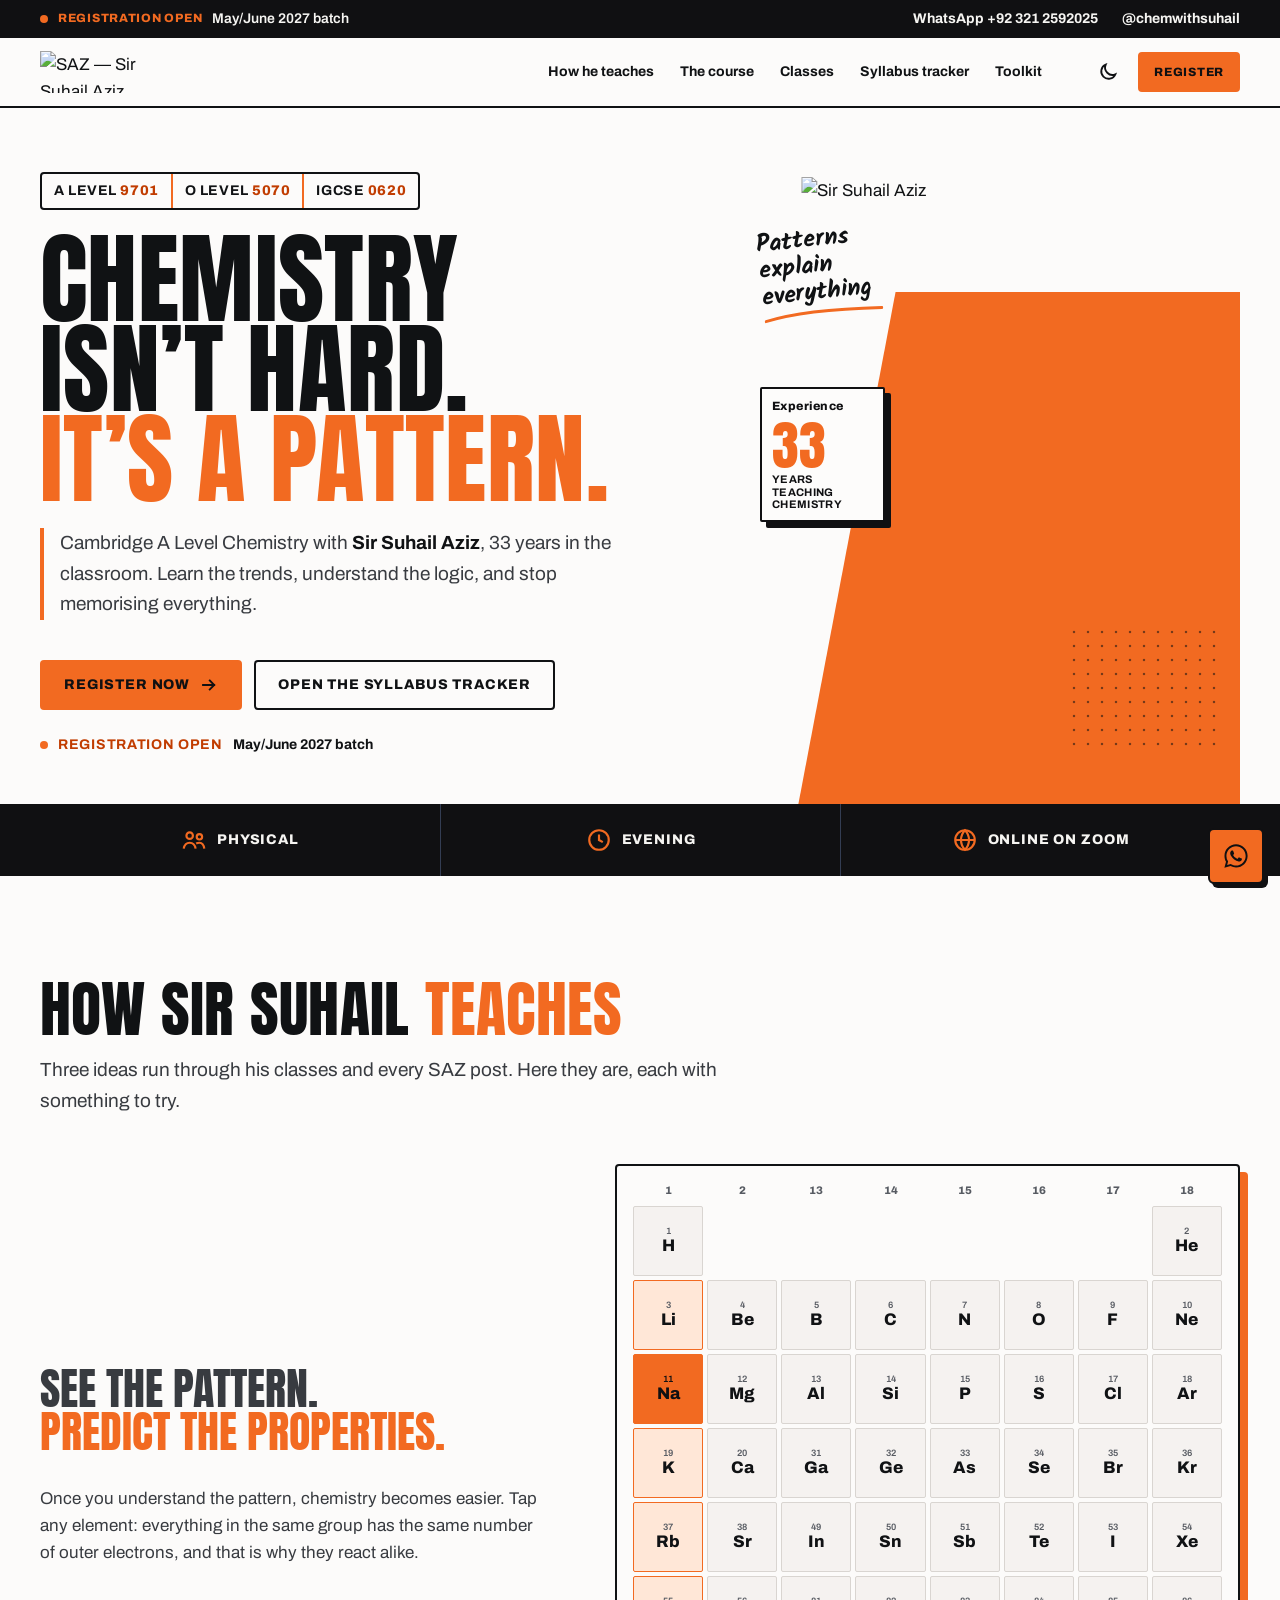
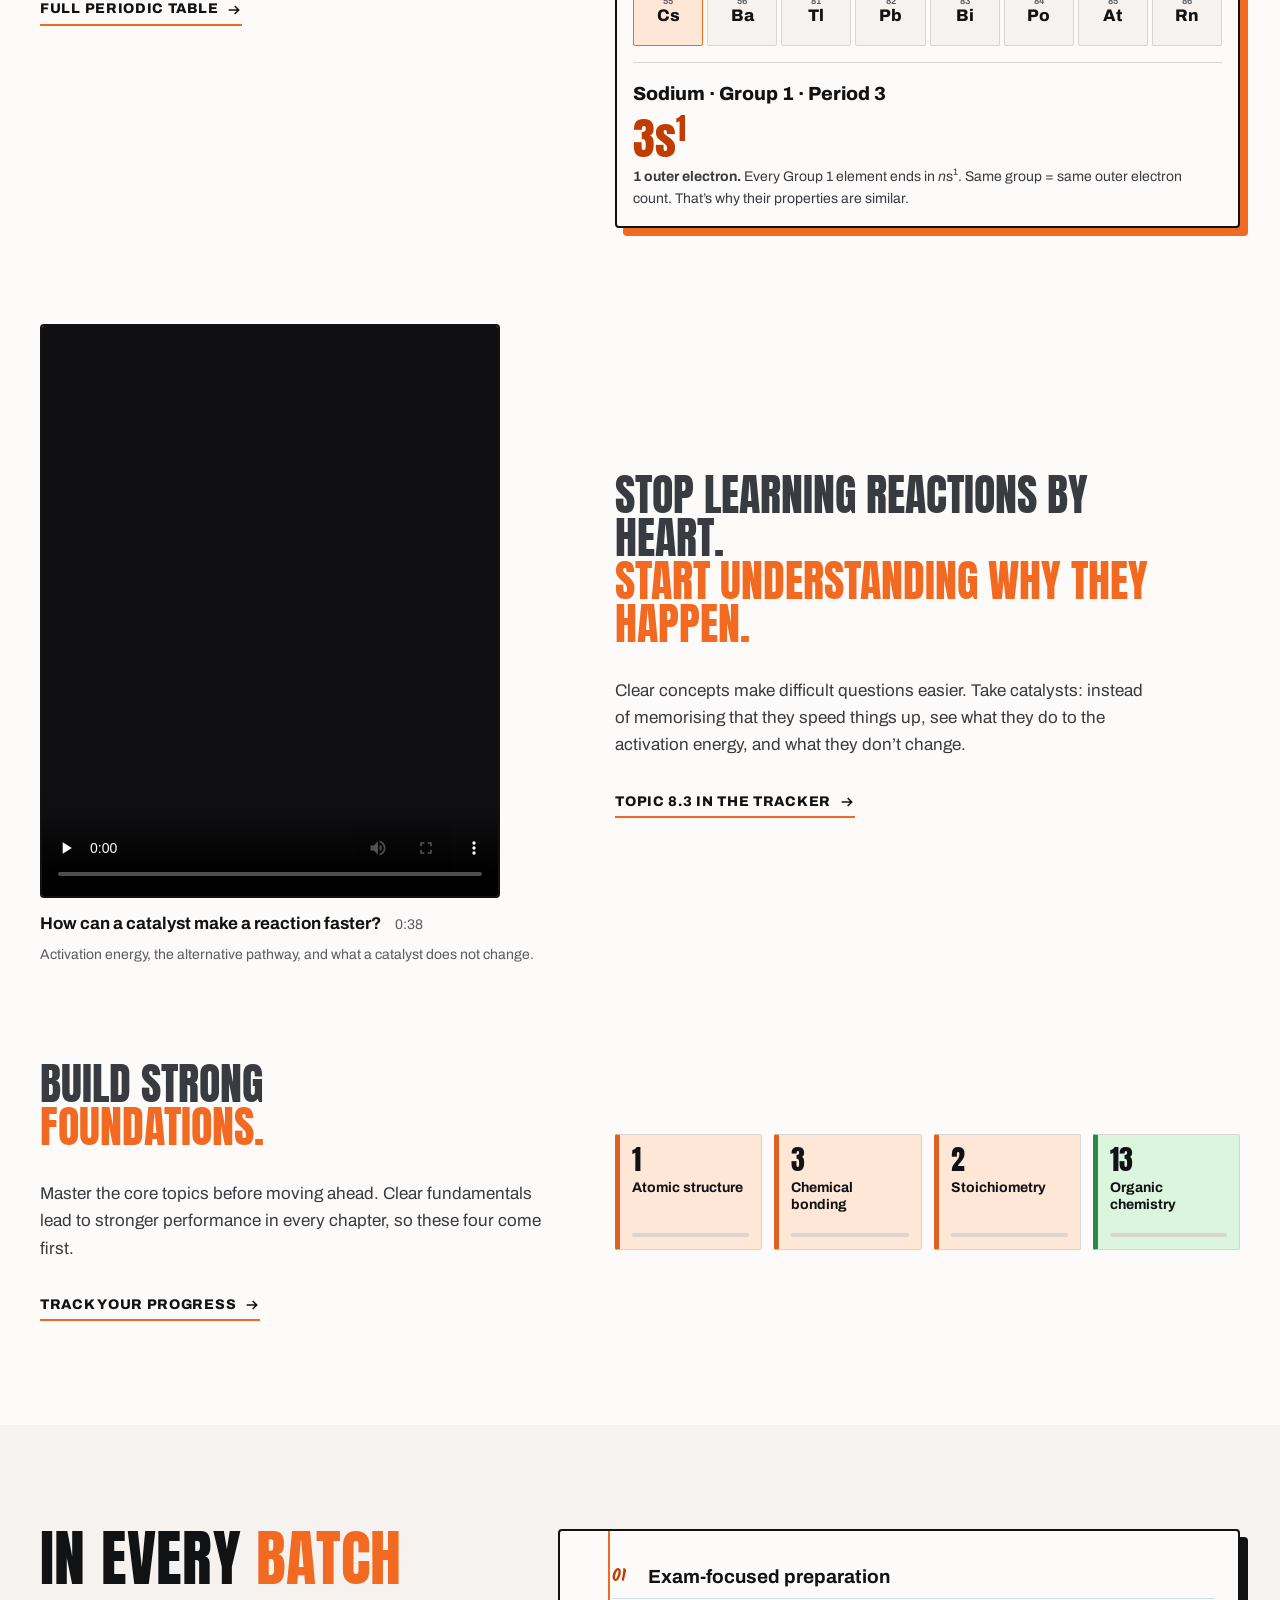
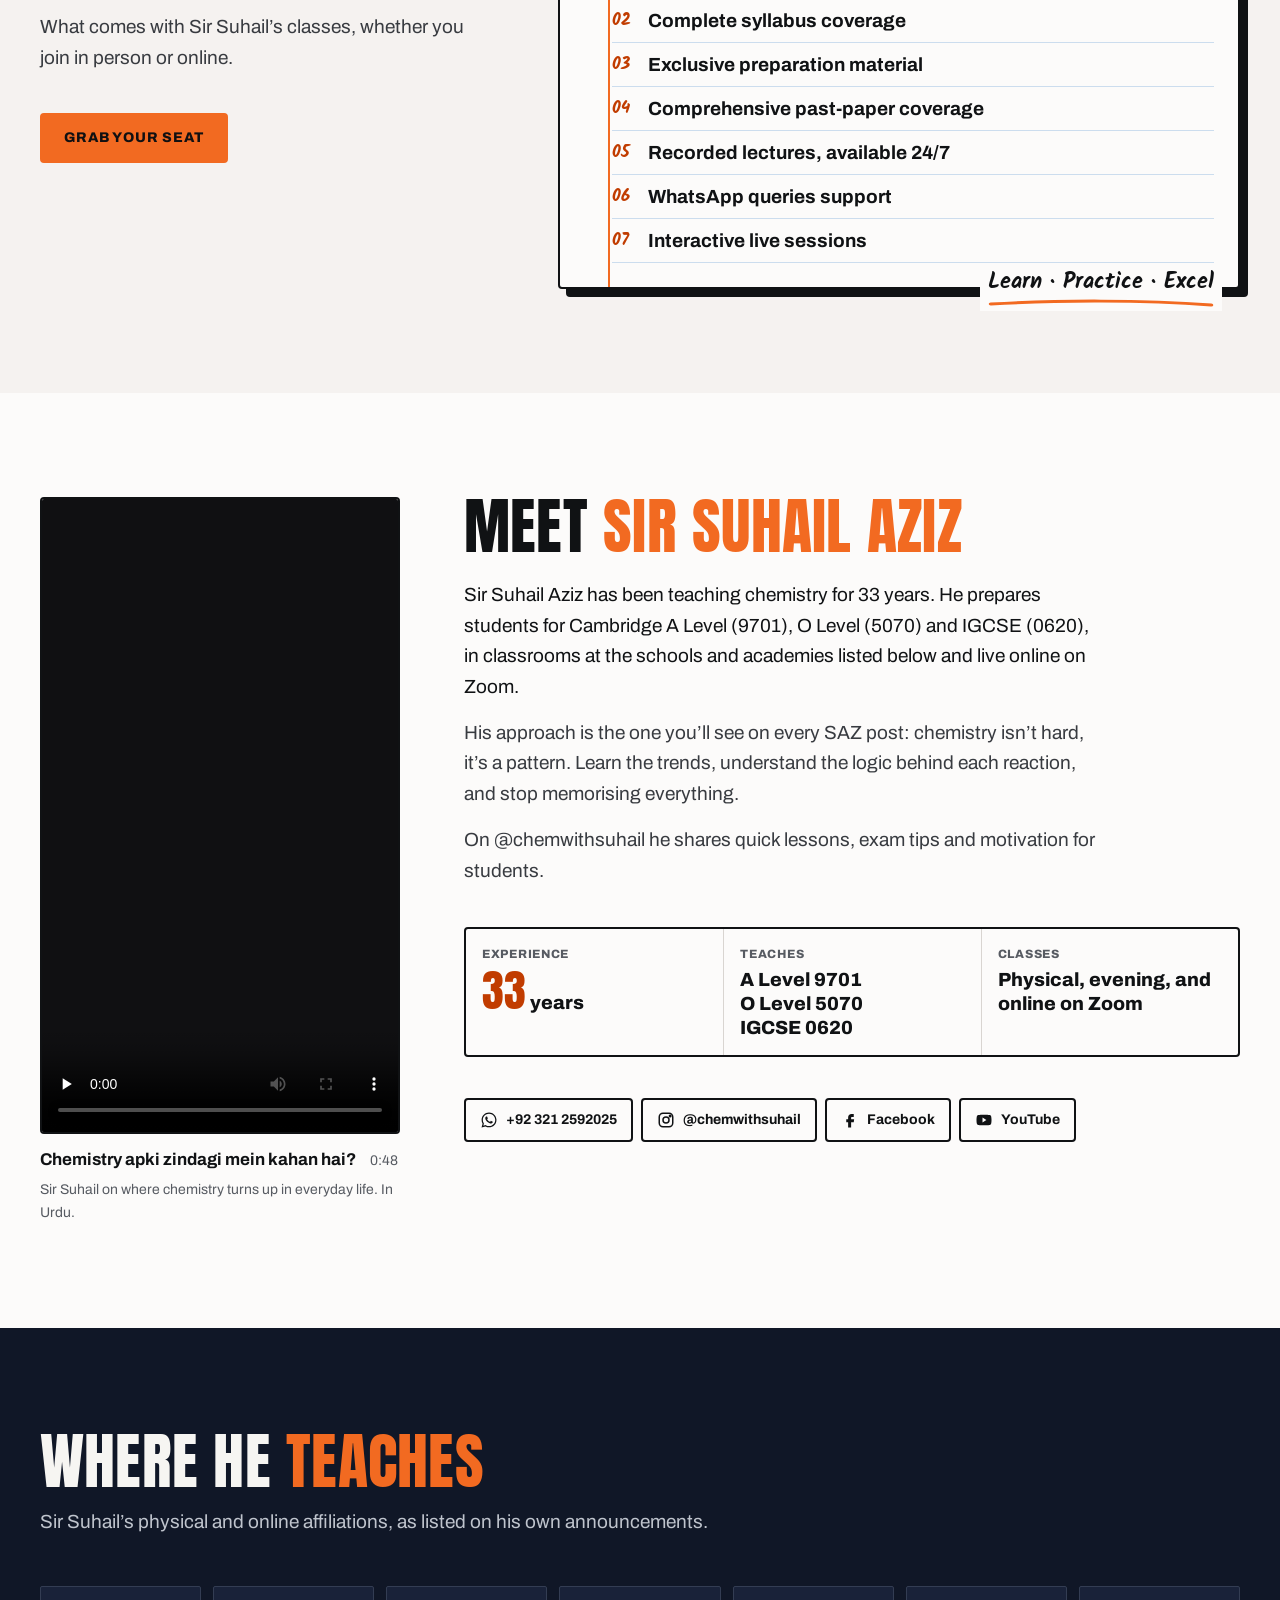
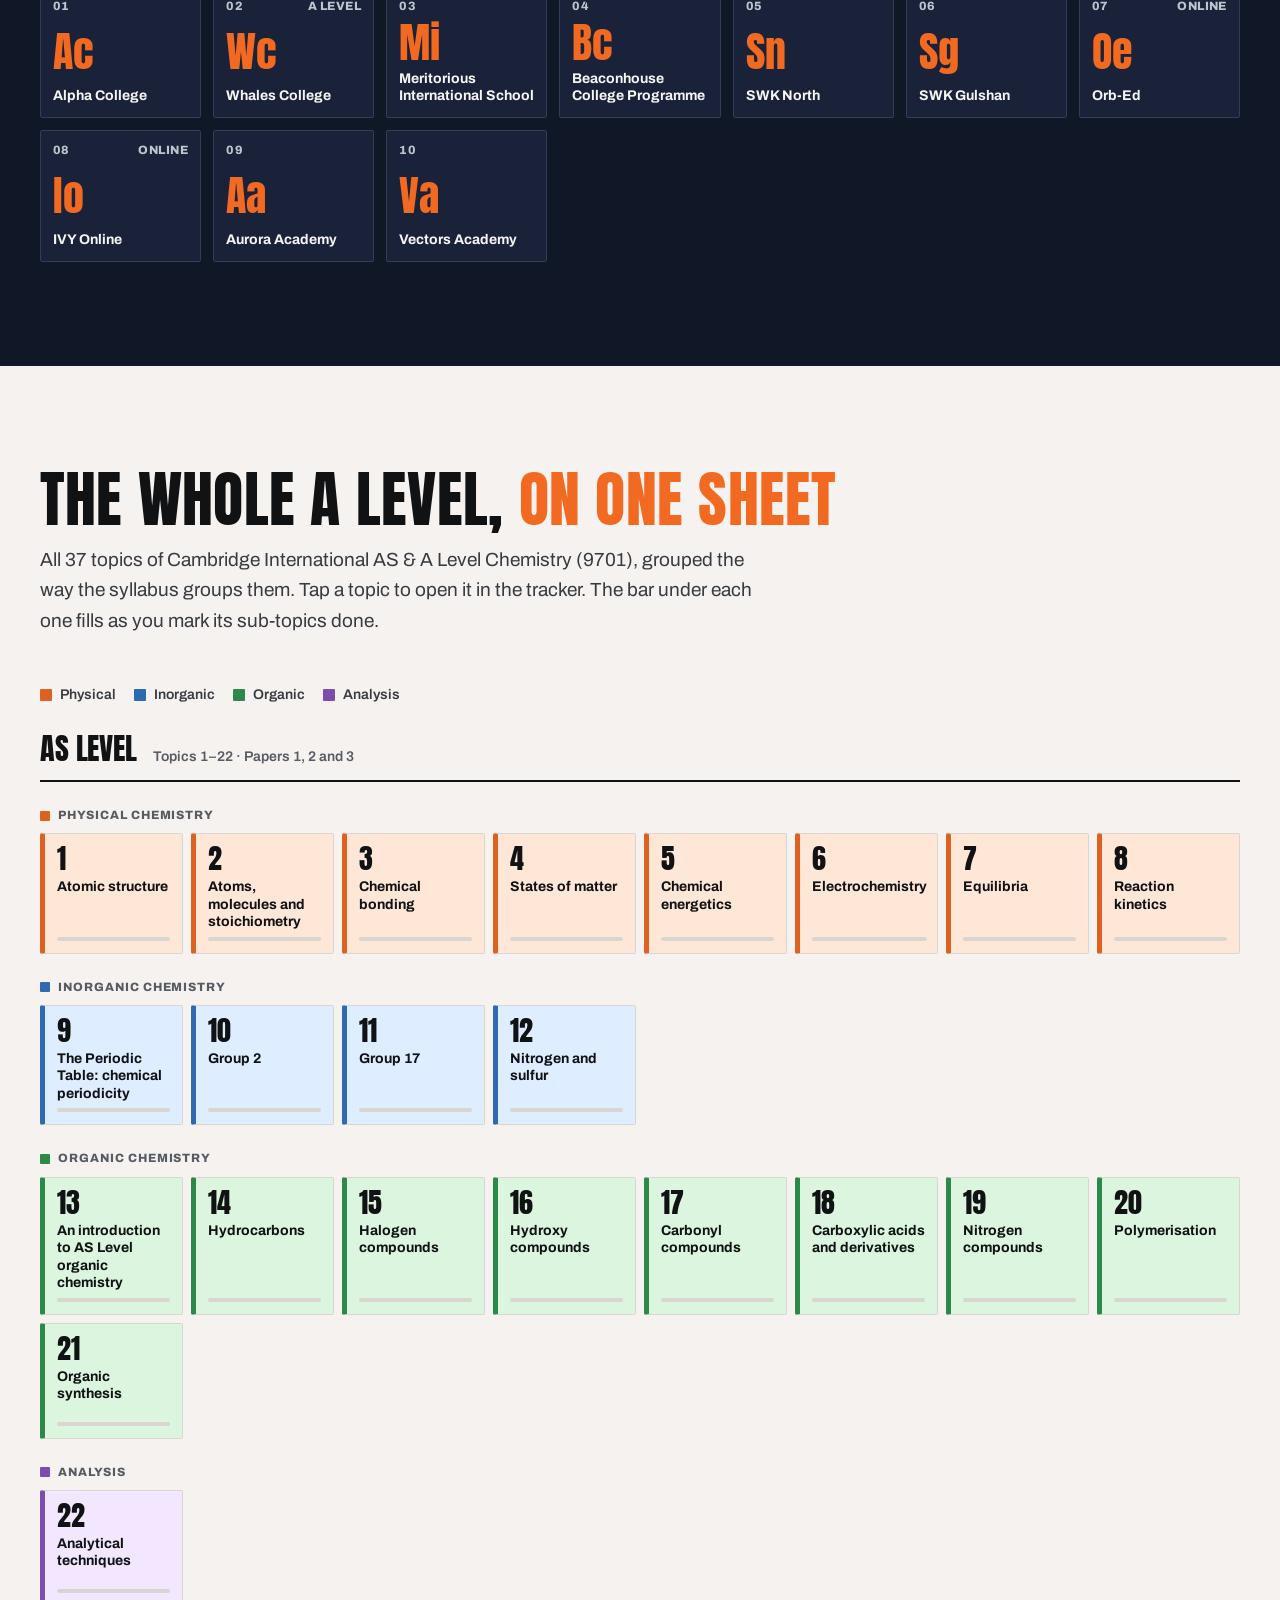
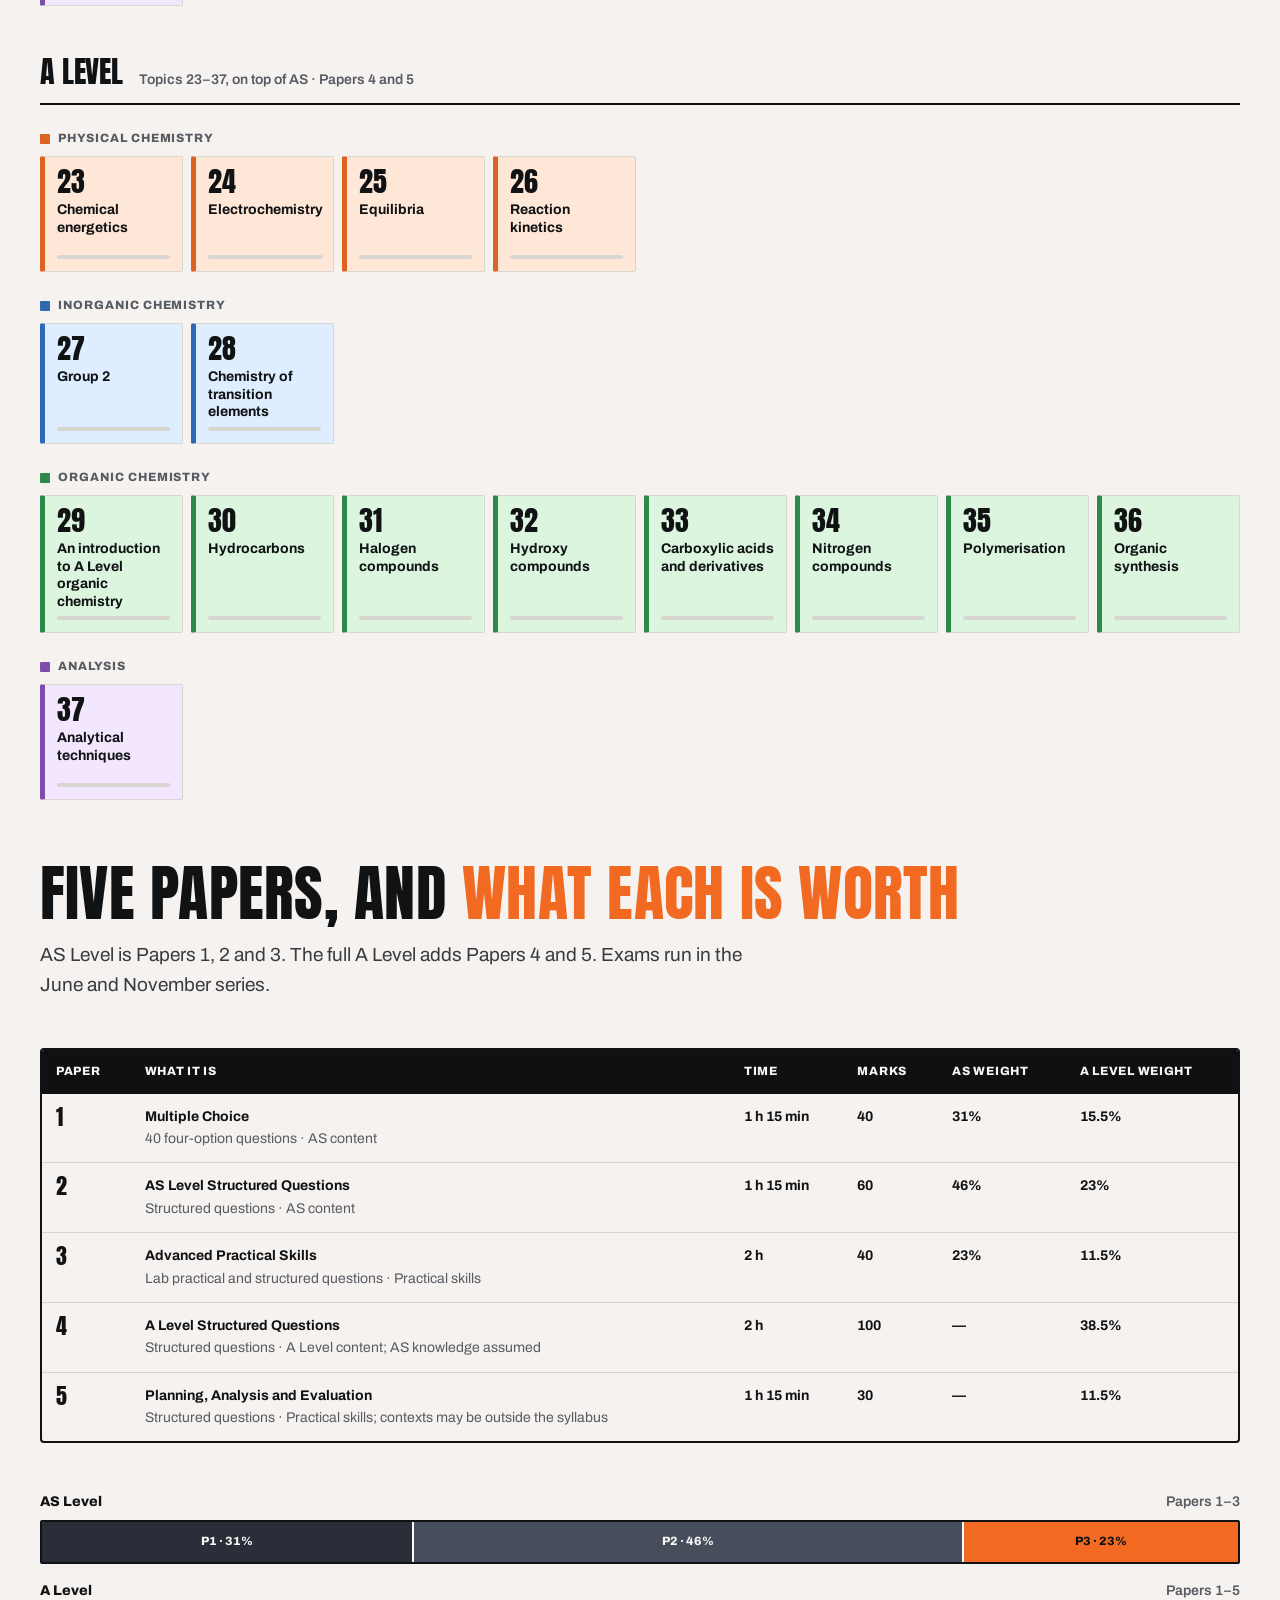
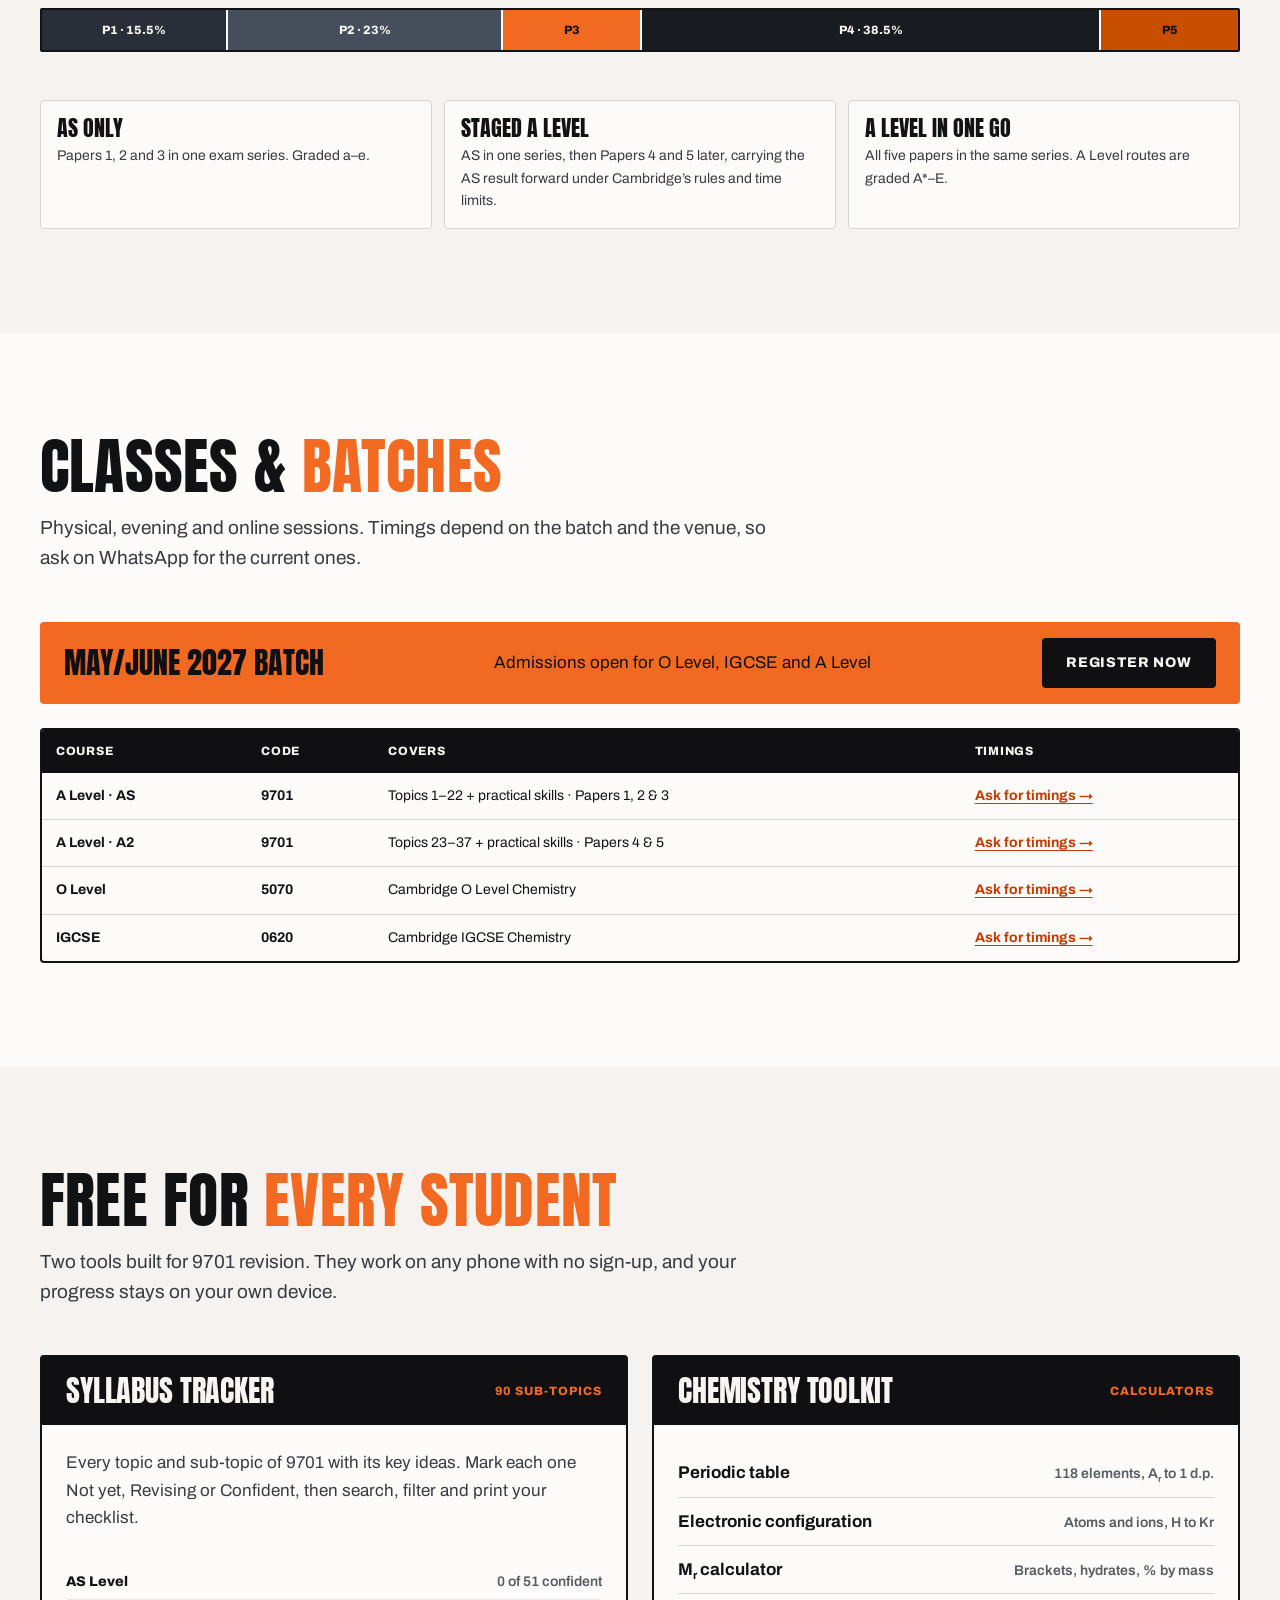
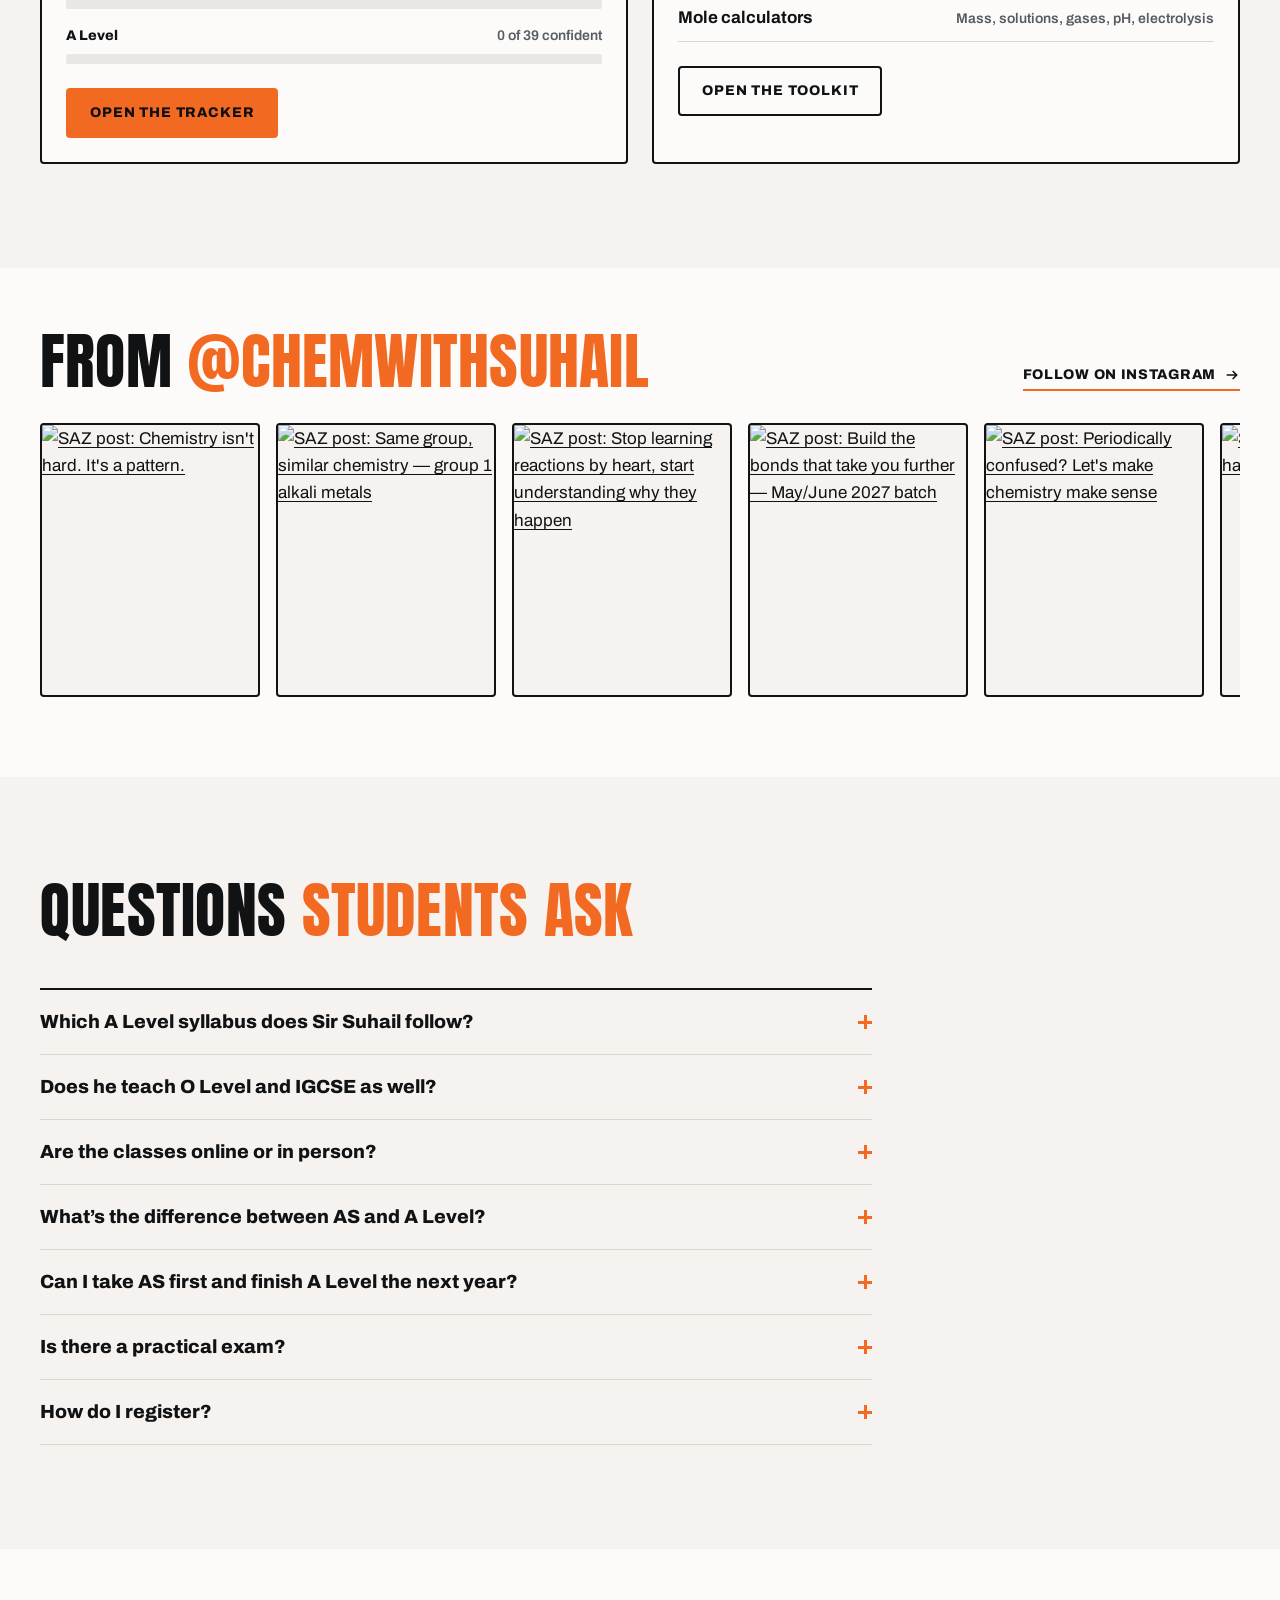
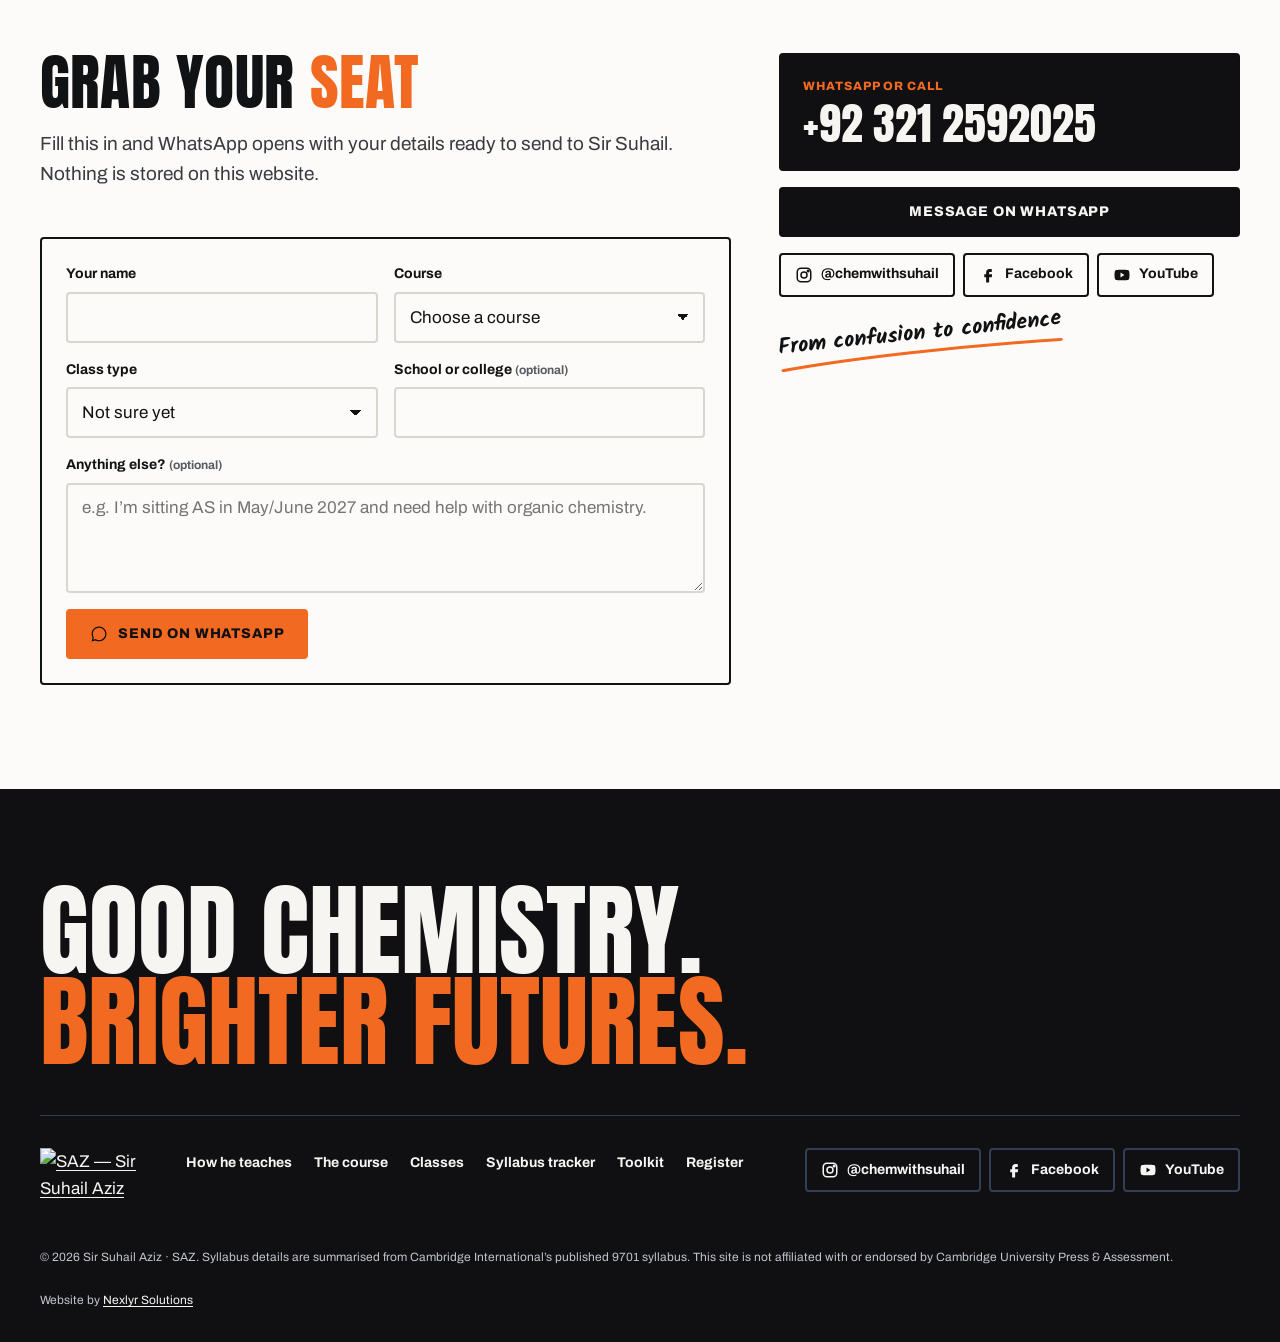
==== index.html @ 65fdf076 "Add files via upload" ====
<!doctype html>
<html lang="en">
<head>
  <meta charset="utf-8">
  <meta name="viewport" content="width=device-width, initial-scale=1">
  <title>Sir Suhail Aziz — A Level Chemistry 9701 · O Level 5070 · IGCSE 0620 | SAZ</title>
  <meta name="description" content="Cambridge A Level Chemistry (9701) with Sir Suhail Aziz — 33 years of experience. O Level (5070) and IGCSE (0620) too. Physical, evening and online classes, plus a free 9701 syllabus tracker, periodic table and chemistry calculators.">
  <meta name="theme-color" content="#f26a21">
  <meta property="og:type" content="website">
  <meta property="og:title" content="Chemistry isn’t hard. It’s a pattern. — Sir Suhail Aziz (SAZ)">
  <meta property="og:description" content="A Level Chemistry 9701, O Level 5070 and IGCSE 0620 with Sir Suhail Aziz. 33 years of experience. Physical, evening and online classes.">
  <meta property="og:image" content="images/share.jpg">
  <meta name="twitter:card" content="summary_large_image">
  <link rel="icon" type="image/png" href="images/favicon.png">
  <link rel="apple-touch-icon" href="images/favicon.png">
  <link rel="preconnect" href="https://fonts.googleapis.com">
  <link rel="preconnect" href="https://fonts.gstatic.com" crossorigin>
  <link rel="stylesheet" href="https://fonts.googleapis.com/css2?family=Anton&family=Archivo:wdth,wght@62..125,400..800&family=Kalam:wght@700&display=swap">
  <script>try{var t=localStorage.getItem("saz.theme");if(t)document.documentElement.setAttribute("data-theme",t);else if(matchMedia("(prefers-color-scheme: dark)").matches)document.documentElement.setAttribute("data-theme","dark")}catch(e){}</script>
  <link rel="stylesheet" href="styles.css">
  <script type="application/ld+json">
  {"@context":"https://schema.org","@type":"Person","name":"Sir Suhail Aziz","jobTitle":"Chemistry teacher","description":"Cambridge A Level Chemistry (9701), O Level Chemistry (5070) and IGCSE Chemistry (0620). 33 years of teaching experience.","telephone":"+92 321 2592025","knowsAbout":["A Level Chemistry 9701","O Level Chemistry 5070","IGCSE Chemistry 0620"],"sameAs":["https://www.instagram.com/chemwithsuhail","https://www.facebook.com/chemwithsuhail","https://www.youtube.com/@chemwithsuhail"]}
  </script>
</head>
<body data-page="home">
<a class="skip" href="#main">Skip to content</a>

<div class="strip">
  <div class="wrap">
    <span class="strip__batch"><span class="dot" aria-hidden="true"></span><b data-cfg="batch.status">Registration open</b><span data-cfg="batch.label">May/June 2027 batch</span></span>
    <span class="strip__right">
      <a data-wa="Assalam-o-Alaikum Sir Suhail, I’d like to know about the May/June 2027 batch.">WhatsApp <span data-cfg="contact.phone">+92 321 2592025</span></a>
      <a data-ig href="#">@chemwithsuhail</a>
    </span>
  </div>
</div>

<header class="bar">
  <div class="wrap">
    <a class="brand" href="index.html" aria-label="SAZ — Sir Suhail Aziz, home">
      <img class="logo-light" src="images/saz-logo.png" alt="SAZ — Sir Suhail Aziz" width="379" height="165">
      <img class="logo-dark" src="images/saz-logo-light.png" alt="SAZ — Sir Suhail Aziz" width="322" height="147">
    </a>
    <nav class="nav" aria-label="Main">
      <ul>
        <li><a href="#teaching">How he teaches</a></li>
        <li><a href="#course">The course</a></li>
        <li><a href="#classes">Classes</a></li>
        <li><a href="syllabus.html">Syllabus tracker</a></li>
        <li><a href="toolkit.html">Toolkit</a></li>
      </ul>
    </nav>
    <div class="bar__actions">
      <button class="icon-btn" type="button" data-theme-toggle aria-label="Switch to dark mode">
        <svg class="i-moon" viewBox="0 0 24 24" fill="none" stroke="currentColor" stroke-width="2" aria-hidden="true"><path d="M20 14.5A8 8 0 0 1 9.5 4a8 8 0 1 0 10.5 10.5Z"/></svg>
        <svg class="i-sun" viewBox="0 0 24 24" fill="none" stroke="currentColor" stroke-width="2" aria-hidden="true"><circle cx="12" cy="12" r="4.5"/><path d="M12 2v2.5M12 19.5V22M2 12h2.5M19.5 12H22M4.9 4.9l1.8 1.8M17.3 17.3l1.8 1.8M4.9 19.1l1.8-1.8M17.3 6.7l1.8-1.8"/></svg>
      </button>
      <a class="btn btn--primary btn--sm bar__register" href="#register">Register</a>
      <button class="icon-btn menu-btn" type="button" data-menu-btn aria-expanded="false" aria-controls="menu" aria-label="Open menu">
        <svg viewBox="0 0 24 24" fill="none" stroke="currentColor" stroke-width="2.4" aria-hidden="true"><path d="M3 7h18M3 12h18M3 17h18"/></svg>
      </button>
    </div>
  </div>
  <div class="menu" id="menu">
    <ul>
      <li><a href="#teaching">How he teaches</a></li>
      <li><a href="#course">The course</a></li>
      <li><a href="#classes">Classes</a></li>
      <li><a href="syllabus.html">Syllabus tracker</a></li>
      <li><a href="toolkit.html">Toolkit</a></li>
    </ul>
    <a class="btn btn--primary" href="#register">Register now</a>
  </div>
</header>

<main id="main">

  <!-- HERO -->
  <section class="hero" aria-labelledby="hero-title">
    <div class="wrap hero__grid">
      <div class="hero__copy">
        <div class="codes" aria-label="Courses taught">
          <span>A Level <b>9701</b></span><span>O Level <b>5070</b></span><span>IGCSE <b>0620</b></span>
        </div>
        <h1 id="hero-title"><span>Chemistry</span><span>isn’t hard.</span><span class="o">It’s a pattern.</span></h1>
        <p class="hero__lede bar-quote">Cambridge A Level Chemistry with <strong>Sir Suhail Aziz</strong>, 33 years in the classroom. Learn the trends, understand the logic, and stop memorising everything.</p>
        <div class="hero__ctas">
          <a class="btn btn--primary" href="#register"><span>Register now</span><svg viewBox="0 0 24 24" fill="none" stroke="currentColor" stroke-width="2.4" stroke-linecap="square" aria-hidden="true"><path d="M4 12h15M13 6l6 6-6 6"/></svg></a>
          <a class="btn" href="syllabus.html">Open the syllabus tracker</a>
        </div>
        <p class="hero__batch"><span class="dot" aria-hidden="true"></span><b data-cfg="batch.status">Registration open</b> <span data-cfg="batch.label">May/June 2027 batch</span></p>
      </div>

      <div class="portrait">
        <div class="portrait__slab" aria-hidden="true"></div>
        <div class="portrait__dots" aria-hidden="true"></div>
        <img src="images/sir-suhail-aziz.webp" alt="Sir Suhail Aziz" width="630" height="914" fetchpriority="high">
        <div class="ptile" aria-label="33 years of experience">
          <span class="ptile__n">Experience</span>
          <span class="ptile__s">33</span>
          <span class="ptile__l">Years teaching chemistry</span>
        </div>
        <p class="note note--tilt" aria-hidden="true">Patterns explain everything
          <svg viewBox="0 0 160 12" preserveAspectRatio="none"><path d="M2 8 C 40 2, 90 2, 158 6" fill="none" stroke="currentColor" stroke-width="3" stroke-linecap="round"/></svg>
        </p>
      </div>
    </div>
  </section>

  <section class="modes" aria-label="Class formats">
    <ul class="wrap">
      <li><svg viewBox="0 0 24 24" fill="none" stroke="currentColor" stroke-width="2" aria-hidden="true"><circle cx="8" cy="8" r="3"/><circle cx="17" cy="9" r="2.5"/><path d="M2.5 20c.6-3.4 2.8-5.5 5.5-5.5s4.9 2.1 5.5 5.5M14 15.2c.9-.5 1.9-.7 3-.7 2.4 0 4 1.8 4.5 5.5"/></svg>Physical</li>
      <li><svg viewBox="0 0 24 24" fill="none" stroke="currentColor" stroke-width="2" aria-hidden="true"><circle cx="12" cy="12" r="9"/><path d="M12 7v5l3.5 2"/></svg>Evening</li>
      <li><svg viewBox="0 0 24 24" fill="none" stroke="currentColor" stroke-width="2" aria-hidden="true"><circle cx="12" cy="12" r="9"/><path d="M3 12h18M12 3c2.5 2.6 3.7 5.6 3.7 9s-1.2 6.4-3.7 9c-2.5-2.6-3.7-5.6-3.7-9S9.5 5.6 12 3Z"/></svg>Online on Zoom</li>
    </ul>
  </section>

  <!-- HOW HE TEACHES -->
  <section class="section" id="teaching" aria-labelledby="teaching-title">
    <div class="wrap">
      <div class="section__head">
        <h2 id="teaching-title">How Sir Suhail <span class="o">teaches</span></h2>
        <p>Three ideas run through his classes and every SAZ post. Here they are, each with something to try.</p>
      </div>

      <div class="principles">
        <article class="principle">
          <div class="principle__text">
            <p class="principle__line"><span>See the pattern.</span><span class="o">Predict the properties.</span></p>
            <p>Once you understand the pattern, chemistry becomes easier. Tap any element: everything in the same group has the same number of outer electrons, and that is why they react alike.</p>
            <a class="link-arrow" href="toolkit.html#periodic">Full periodic table <svg viewBox="0 0 24 24" fill="none" stroke="currentColor" stroke-width="2.4" aria-hidden="true"><path d="M4 12h15M13 6l6 6-6 6"/></svg></a>
          </div>
          <div class="pattern">
            <div class="pattern__grid" id="pattern-grid" role="group" aria-label="Main-group elements, periods 1 to 6"></div>
            <div class="pattern__read" id="pattern-read" aria-live="polite"></div>
          </div>
        </article>

        <article class="principle principle--flip">
          <div class="principle__text">
            <p class="principle__line"><span>Stop learning reactions by heart.</span><span class="o">Start understanding why they happen.</span></p>
            <p>Clear concepts make difficult questions easier. Take catalysts: instead of memorising that they speed things up, see what they do to the activation energy, and what they don’t change.</p>
            <a class="link-arrow" href="syllabus.html#s-8-3">Topic 8.3 in the tracker <svg viewBox="0 0 24 24" fill="none" stroke="currentColor" stroke-width="2.4" aria-hidden="true"><path d="M4 12h15M13 6l6 6-6 6"/></svg></a>
          </div>
          <div data-video="topic"></div>
        </article>

        <article class="principle">
          <div class="principle__text">
            <p class="principle__line"><span>Build strong</span><span class="o">foundations.</span></p>
            <p>Master the core topics before moving ahead. Clear fundamentals lead to stronger performance in every chapter, so these four come first.</p>
            <a class="link-arrow" href="syllabus.html">Track your progress <svg viewBox="0 0 24 24" fill="none" stroke="currentColor" stroke-width="2.4" aria-hidden="true"><path d="M4 12h15M13 6l6 6-6 6"/></svg></a>
          </div>
          <div class="found" id="found"></div>
        </article>
      </div>
    </div>
  </section>

  <!-- INCLUDED -->
  <section class="section section--alt" aria-labelledby="inc-title">
    <div class="wrap included">
      <div class="included__head">
        <h2 id="inc-title">In every <span class="o">batch</span></h2>
        <p>What comes with Sir Suhail’s classes, whether you join in person or online.</p>
        <div><a class="btn btn--primary" href="#register">Grab your seat</a></div>
      </div>
      <div class="notebook">
        <ol id="included-list"></ol>
        <p class="note" aria-hidden="true">Learn · Practice · Excel
          <svg viewBox="0 0 160 12" preserveAspectRatio="none"><path d="M2 7 C 50 3, 110 3, 158 8" fill="none" stroke="currentColor" stroke-width="3" stroke-linecap="round"/></svg>
        </p>
      </div>
    </div>
  </section>

  <!-- ABOUT -->
  <section class="section" id="about" aria-labelledby="about-title">
    <div class="wrap about">
      <div data-video="intro"></div>
      <div class="about__text">
        <h2 id="about-title">Meet <span class="o">Sir Suhail Aziz</span></h2>
        <div class="bio" id="bio"></div>
        <dl class="facts">
          <div><dt>Experience</dt><dd><span class="big">33</span> years</dd></div>
          <div><dt>Teaches</dt><dd>A Level 9701<br>O Level 5070<br>IGCSE 0620</dd></div>
          <div><dt>Classes</dt><dd>Physical, evening, and online on Zoom</dd></div>
        </dl>
        <div class="socials" data-render="socials" data-with-wa></div>
      </div>
    </div>
  </section>

  <!-- WHERE HE TEACHES -->
  <section class="section navy on-dark" id="where" aria-labelledby="where-title">
    <div class="wrap">
      <div class="section__head">
        <h2 id="where-title">Where he <span class="o">teaches</span></h2>
        <p>Sir Suhail’s physical and online affiliations, as listed on his own announcements.</p>
      </div>
      <ul class="aff" id="aff"></ul>
    </div>
  </section>

  <!-- COURSE -->
  <section class="section section--alt" id="course" aria-labelledby="course-title">
    <div class="wrap">
      <div class="section__head">
        <h2 id="course-title">The whole A Level, <span class="o">on one sheet</span></h2>
        <p>All 37 topics of Cambridge International AS &amp; A Level Chemistry (9701), grouped the way the syllabus groups them. Tap a topic to open it in the tracker. The bar under each one fills as you mark its sub-topics done.</p>
      </div>
      <div class="legend" aria-hidden="true" style="margin-bottom: var(--space-lg)">
        <span style="--b: var(--c-phys)"><i></i>Physical</span>
        <span style="--b: var(--c-inorg)"><i></i>Inorganic</span>
        <span style="--b: var(--c-org)"><i></i>Organic</span>
        <span style="--b: var(--c-anal)"><i></i>Analysis</span>
      </div>
      <div class="map" id="map"></div>

      <div class="papers" style="margin-top: var(--space-3xl)">
        <div class="section__head" style="margin-bottom: 0">
          <h2>Five papers, and <span class="o">what each is worth</span></h2>
          <p>AS Level is Papers 1, 2 and 3. The full A Level adds Papers 4 and 5. Exams run in the June and November series.</p>
        </div>
        <div class="tbl-wrap">
          <table class="tbl tbl--stack">
            <thead><tr><th>Paper</th><th>What it is</th><th>Time</th><th>Marks</th><th>AS weight</th><th>A Level weight</th></tr></thead>
            <tbody id="papers-body"></tbody>
          </table>
        </div>
        <div class="weights" id="weights"></div>
        <ul class="routes">
          <li><b>AS only</b><p>Papers 1, 2 and 3 in one exam series. Graded a–e.</p></li>
          <li><b>Staged A Level</b><p>AS in one series, then Papers 4 and 5 later, carrying the AS result forward under Cambridge’s rules and time limits.</p></li>
          <li><b>A Level in one go</b><p>All five papers in the same series. A Level routes are graded A*–E.</p></li>
        </ul>
      </div>
    </div>
  </section>

  <!-- CLASSES -->
  <section class="section" id="classes" aria-labelledby="classes-title">
    <div class="wrap">
      <div class="section__head">
        <h2 id="classes-title">Classes &amp; <span class="o">batches</span></h2>
        <p>Physical, evening and online sessions. Timings depend on the batch and the venue, so ask on WhatsApp for the current ones.</p>
      </div>
      <div class="batchline">
        <strong data-cfg="batch.label">May/June 2027 batch</strong>
        <span>Admissions open for O Level, IGCSE and A Level</span>
        <a class="btn" href="#register">Register now</a>
      </div>
      <div class="tbl-wrap">
        <table class="tbl tbl--stack">
          <thead><tr><th>Course</th><th>Code</th><th>Covers</th><th>Timings</th></tr></thead>
          <tbody id="classes-body"></tbody>
        </table>
      </div>
    </div>
  </section>

  <!-- TOOLS -->
  <section class="section section--alt" id="tools" aria-labelledby="tools-title">
    <div class="wrap">
      <div class="section__head">
        <h2 id="tools-title">Free for <span class="o">every student</span></h2>
        <p>Two tools built for 9701 revision. They work on any phone with no sign-up, and your progress stays on your own device.</p>
      </div>
      <div class="tools">
        <article class="panel">
          <div class="panel__head"><h3>Syllabus tracker</h3><span>90 sub-topics</span></div>
          <div class="panel__body">
            <p>Every topic and sub-topic of 9701 with its key ideas. Mark each one Not yet, Revising or Confident, then search, filter and print your checklist.</p>
            <div id="tools-progress" style="display:grid; gap: var(--space-md)"></div>
            <div><a class="btn btn--primary" href="syllabus.html">Open the tracker</a></div>
          </div>
        </article>
        <article class="panel">
          <div class="panel__head"><h3>Chemistry toolkit</h3><span>Calculators</span></div>
          <div class="panel__body">
            <ul class="panel__list">
              <li><b>Periodic table</b> <span>118 elements, A<sub>r</sub> to 1 d.p.</span></li>
              <li><b>Electronic configuration</b> <span>Atoms and ions, H to Kr</span></li>
              <li><b>M<sub>r</sub> calculator</b> <span>Brackets, hydrates, % by mass</span></li>
              <li><b>Mole calculators</b> <span>Mass, solutions, gases, pH, electrolysis</span></li>
            </ul>
            <div><a class="btn" href="toolkit.html">Open the toolkit</a></div>
          </div>
        </article>
      </div>
    </div>
  </section>

  <!-- FEED -->
  <section class="section section--tight" id="feed" aria-labelledby="feed-title">
    <div class="wrap">
      <div class="posts__head">
        <h2 id="feed-title">From <span class="o">@chemwithsuhail</span></h2>
        <a class="link-arrow" data-ig href="#">Follow on Instagram <svg viewBox="0 0 24 24" fill="none" stroke="currentColor" stroke-width="2.4" aria-hidden="true"><path d="M4 12h15M13 6l6 6-6 6"/></svg></a>
      </div>
      <ul class="posts" id="posts" aria-label="Recent posts"></ul>
    </div>
  </section>

  <!-- FAQ -->
  <section class="section section--alt" id="faq" aria-labelledby="faq-title">
    <div class="wrap">
      <div class="section__head"><h2 id="faq-title">Questions <span class="o">students ask</span></h2></div>
      <div class="faq">
        <details>
          <summary>Which A Level syllabus does Sir Suhail follow?</summary>
          <div class="ans"><p>Cambridge International AS &amp; A Level Chemistry (9701), the syllabus for exams in 2025, 2026 and 2027. Cambridge has published the 2028–2030 version and lists no significant changes that affect teaching, so the topics here carry over.</p></div>
        </details>
        <details>
          <summary>Does he teach O Level and IGCSE as well?</summary>
          <div class="ans"><p>Yes. Alongside A Level (9701), Sir Suhail teaches O Level Chemistry (5070) and IGCSE Chemistry (0620).</p></div>
        </details>
        <details>
          <summary>Are the classes online or in person?</summary>
          <div class="ans"><p>Both. There are physical and evening classes, and interactive live sessions online on Zoom. Recorded lectures are available 24/7, and you can send questions on WhatsApp.</p></div>
        </details>
        <details>
          <summary>What’s the difference between AS and A Level?</summary>
          <div class="ans"><p>AS covers topics 1–22 and practical skills, assessed in Papers 1, 2 and 3. The full A Level adds topics 23–37, assessed in Paper 4, plus Paper 5 on planning, analysis and evaluation. Paper 4 assumes everything from AS.</p></div>
        </details>
        <details>
          <summary>Can I take AS first and finish A Level the next year?</summary>
          <div class="ans"><p>Yes. Cambridge allows a staged route: sit AS (Papers 1–3) in one series, then Papers 4 and 5 later, carrying the AS result forward under its rules and time limits.</p></div>
        </details>
        <details>
          <summary>Is there a practical exam?</summary>
          <div class="ans"><p>Paper 3 is a two-hour lab practical worth 40 marks, taken for AS and for A Level. Paper 5 is a 1 hour 15 minute written paper on planning, analysis and evaluation, worth 30 marks, for A Level only.</p></div>
        </details>
        <details>
          <summary>How do I register?</summary>
          <div class="ans"><p>Use the form below. It opens WhatsApp with your details filled in, ready to send. You can also message or call <a data-tel href="#">+92 321 2592025</a>.</p></div>
        </details>
      </div>
    </div>
  </section>

  <!-- REGISTER -->
  <section class="section" id="register" aria-labelledby="register-title">
    <div class="wrap register">
      <div>
        <div class="section__head">
          <h2 id="register-title">Grab your <span class="o">seat</span></h2>
          <p>Fill this in and WhatsApp opens with your details ready to send to Sir Suhail. Nothing is stored on this website.</p>
        </div>
        <form class="form" id="register-form" novalidate>
          <div class="form__row">
            <div class="field">
              <label for="f-name">Your name</label>
              <input class="input" id="f-name" name="name" autocomplete="name" required>
              <span class="field__error" data-err="name" aria-live="polite"></span>
            </div>
            <div class="field">
              <label for="f-course">Course</label>
              <select class="select" id="f-course" name="course" required>
                <option value="">Choose a course</option>
                <option>A Level AS (9701)</option>
                <option>A Level A2 (9701)</option>
                <option>Full A Level, AS + A2 (9701)</option>
                <option>O Level (5070)</option>
                <option>IGCSE (0620)</option>
              </select>
              <span class="field__error" data-err="course" aria-live="polite"></span>
            </div>
          </div>
          <div class="form__row">
            <div class="field">
              <label for="f-mode">Class type</label>
              <select class="select" id="f-mode" name="mode">
                <option value="">Not sure yet</option>
                <option>Physical class</option>
                <option>Online on Zoom</option>
              </select>
            </div>
            <div class="field">
              <label for="f-school">School or college <small>(optional)</small></label>
              <input class="input" id="f-school" name="school" autocomplete="organization">
            </div>
          </div>
          <div class="field">
            <label for="f-msg">Anything else? <small>(optional)</small></label>
            <textarea class="textarea" id="f-msg" name="message" placeholder="e.g. I’m sitting AS in May/June 2027 and need help with organic chemistry."></textarea>
          </div>
          <div class="form__foot">
            <button class="btn btn--primary" type="submit"><svg viewBox="0 0 24 24" fill="currentColor" aria-hidden="true"><path d="M12.04 2C6.58 2 2.13 6.45 2.13 11.91c0 1.75.46 3.45 1.32 4.95L2.05 22l5.25-1.38a9.9 9.9 0 0 0 4.74 1.21c5.46 0 9.91-4.45 9.91-9.91S17.5 2 12.04 2Zm0 18.15c-1.48 0-2.93-.4-4.2-1.15l-.3-.18-3.12.82.83-3.04-.2-.31a8.2 8.2 0 0 1-1.26-4.38c0-4.54 3.7-8.24 8.25-8.24 4.54 0 8.24 3.7 8.24 8.24 0 4.55-3.7 8.24-8.24 8.24Z"/></svg><span>Send on WhatsApp</span></button>
            <p class="form__status" id="register-status" role="status" aria-live="polite"></p>
          </div>
        </form>
      </div>
      <aside class="contact" aria-label="Contact">
        <div class="contact__big">
          <span>WhatsApp or call</span>
          <a data-tel href="#">+92 321 2592025</a>
        </div>
        <a class="btn btn--dark" data-wa="Assalam-o-Alaikum Sir Suhail, I have a question about chemistry classes." href="#">Message on WhatsApp</a>
        <div class="socials" data-render="socials"></div>
        <p class="note note--tilt" aria-hidden="true" style="margin-top: var(--space-lg)">From confusion to confidence
          <svg viewBox="0 0 160 12" preserveAspectRatio="none"><path d="M2 8 C 40 3, 100 2, 158 6" fill="none" stroke="currentColor" stroke-width="3" stroke-linecap="round"/></svg>
        </p>
      </aside>
    </div>
  </section>
</main>

<footer class="foot on-dark">
  <div class="wrap">
    <p class="foot__statement"><span>Good chemistry.</span><span class="o">Brighter futures.</span></p>
    <div class="foot__row">
      <a class="foot__brand" href="index.html"><img src="images/saz-logo-light.png" alt="SAZ — Sir Suhail Aziz" width="322" height="147"></a>
      <ul class="foot__links">
        <li><a href="#teaching">How he teaches</a></li>
        <li><a href="#course">The course</a></li>
        <li><a href="#classes">Classes</a></li>
        <li><a href="syllabus.html">Syllabus tracker</a></li>
        <li><a href="toolkit.html">Toolkit</a></li>
        <li><a href="#register">Register</a></li>
      </ul>
      <div class="socials" data-render="socials"></div>
    </div>
    <div class="foot__small">
      <p>© <span data-year>2026</span> Sir Suhail Aziz · SAZ. Syllabus details are summarised from Cambridge International’s published 9701 syllabus. This site is not affiliated with or endorsed by Cambridge University Press &amp; Assessment.</p>
      <p>Website by <a href="https://nexlyr.solutions" target="_blank" rel="noopener">Nexlyr Solutions</a></p>
    </div>
  </div>
</footer>

<script src="config.js"></script>
<script src="data.js"></script>
<script src="app.js"></script>
</body>
</html>
---- styles.css ----
/* Hallmark · macrostructure: Workbench (tool-led teacher site) · tone: technical-editorial, poster-voiced · anchor hue: SAZ orange 44°
 * theme: studied-DNA (source: SAZ posters supplied by client) · paper oklch(98.8% 0.002 60) · accent oklch(68.3% 0.185 44) · navy oklch(20.6% 0.034 265.5)
 * fonts: Anton (display, roman) + Archivo (body) + Kalam (annotation) · nav: N6 masthead · footer: Ft5 statement
 * Hallmark · pre-emit critique: P5 H4 E4 S5 R4 V5
 */

/* =========================================================
   1. TOKENS
   ========================================================= */
:root {
  --font-display: "Anton", "Archivo", Impact, "Arial Narrow", sans-serif;
  --font-body: "Archivo", system-ui, -apple-system, "Segoe UI", Roboto, sans-serif;
  --font-note: "Kalam", "Segoe Print", "Bradley Hand", cursive;

  /* brand */
  --color-orange: oklch(68.3% 0.185 44);
  --color-orange-hover: oklch(63.5% 0.19 42);
  --color-orange-text: oklch(54.5% 0.18 40);
  --color-orange-soft: oklch(94.5% 0.035 55);
  --color-navy: oklch(20.6% 0.034 265.5);
  --color-navy-2: oklch(25.5% 0.045 266);
  --color-black: oklch(17.5% 0.004 265);
  --color-white: oklch(99.2% 0.002 80);
  --color-on-orange: oklch(17.5% 0.004 265);
  --color-on-dark: oklch(97% 0.004 80);
  --color-on-dark-2: oklch(82% 0.014 262);
  --color-on-dark-rule: oklch(36% 0.04 266);

  /* surfaces */
  --color-paper: oklch(98.8% 0.002 60);
  --color-paper-2: oklch(96.3% 0.004 60);
  --color-paper-3: oklch(92.8% 0.006 60);
  --color-ink: oklch(18% 0.005 265);
  --color-ink-2: oklch(35% 0.01 265);
  --color-ink-3: oklch(47% 0.012 265);
  --color-rule: oklch(87.5% 0.007 60);
  --color-rule-strong: oklch(18% 0.005 265);
  --color-focus: oklch(55% 0.2 255);
  --color-notebook-line: oklch(89% 0.03 250);

  /* state */
  --color-ok: oklch(52% 0.13 150);
  --color-ok-soft: oklch(93% 0.05 150);
  --color-mid: oklch(70% 0.15 80);
  --color-mid-soft: oklch(94.5% 0.06 90);
  --color-err: oklch(53% 0.2 27);
  --color-err-soft: oklch(94.5% 0.035 27);

  /* syllabus branches */
  --c-phys: oklch(64% 0.17 44);   --c-phys-bg: oklch(94.5% 0.035 55);
  --c-inorg: oklch(52% 0.13 255); --c-inorg-bg: oklch(94% 0.03 255);
  --c-org: oklch(56% 0.13 150);   --c-org-bg: oklch(94.5% 0.04 150);
  --c-anal: oklch(52% 0.15 305);  --c-anal-bg: oklch(94.5% 0.035 305);
  --c-prac: oklch(42% 0.01 265);  --c-prac-bg: oklch(93% 0.005 265);

  /* periodic table categories */
  --el-alk: oklch(88% 0.075 32);
  --el-ae: oklch(90% 0.07 70);
  --el-tm: oklch(90% 0.04 245);
  --el-pt: oklch(90% 0.035 200);
  --el-md: oklch(90% 0.06 150);
  --el-nm: oklch(93% 0.07 105);
  --el-hal: oklch(90% 0.055 175);
  --el-ng: oklch(90% 0.045 300);
  --el-ln: oklch(91.5% 0.03 340);
  --el-an: oklch(89% 0.035 15);
  --el-ink: oklch(18% 0.005 265);
  --el-edge: oklch(18% 0.005 265 / 0.18);

  /* paper weight bars */
  --color-seg-1: oklch(30% 0.02 265);
  --color-seg-2: oklch(42% 0.025 265);
  --color-seg-4: oklch(22% 0.01 265);
  --color-seg-5: oklch(58% 0.17 44);
  --color-backdrop: oklch(10% 0.02 266 / 0.72);

  /* type scale */
  --text-xs: 0.75rem;
  --text-sm: 0.875rem;
  --text-base: 1rem;
  --text-md: 1.0625rem;
  --text-lg: 1.1875rem;
  --text-xl: 1.375rem;
  --text-2xl: clamp(1.5rem, 1.25rem + 1vw, 1.875rem);
  --text-3xl: clamp(1.9rem, 1.4rem + 2.2vw, 2.75rem);
  --text-4xl: clamp(2.3rem, 1.5rem + 3.6vw, 3.9rem);
  --text-display: clamp(3.1rem, 1.5rem + 7.4vw, 7.25rem);

  /* space (4pt) */
  --space-3xs: 2px;
  --space-2xs: 4px;
  --space-xs: 8px;
  --space-sm: 12px;
  --space-md: 16px;
  --space-lg: 24px;
  --space-xl: 32px;
  --space-2xl: 48px;
  --space-3xl: 64px;
  --space-4xl: 96px;
  --space-section: clamp(64px, 5vw + 40px, 120px);
  --gutter: clamp(16px, 4vw, 40px);
  --page: 1200px;

  --radius-xs: 2px;
  --radius-sm: 4px;
  --radius-md: 6px;

  --rule: 1px solid var(--color-rule);
  --rule-ink: 2px solid var(--color-rule-strong);

  --ease-out: cubic-bezier(0.22, 1, 0.36, 1);
  --ease-in: cubic-bezier(0.55, 0, 1, 0.45);
  --ease-in-out: cubic-bezier(0.65, 0, 0.35, 1);
  --dur-1: 120ms;
  --dur-2: 200ms;
  --dur-3: 320ms;

  --shadow-pop: 0 1px 0 var(--color-rule-strong), 0 10px 30px -12px oklch(18% 0.005 265 / 0.35);
  --header-h: 68px;

  color-scheme: light;
}

:root[data-theme="dark"] {
  --color-paper: oklch(17.5% 0.03 266);
  --color-paper-2: oklch(21% 0.036 266);
  --color-paper-3: oklch(26% 0.042 266);
  --color-ink: oklch(96.5% 0.004 80);
  --color-ink-2: oklch(84% 0.012 262);
  --color-ink-3: oklch(72% 0.016 262);
  --color-rule: oklch(32% 0.035 266);
  --color-rule-strong: oklch(90% 0.006 80);
  --color-orange-text: oklch(74% 0.16 48);
  --color-orange-soft: oklch(28% 0.06 45);
  --color-focus: oklch(74% 0.15 250);
  --color-notebook-line: oklch(30% 0.04 260);
  --color-ok: oklch(74% 0.14 150);   --color-ok-soft: oklch(28% 0.05 150);
  --color-mid: oklch(80% 0.14 85);   --color-mid-soft: oklch(30% 0.05 85);
  --color-err: oklch(70% 0.17 27);   --color-err-soft: oklch(28% 0.05 27);
  --c-phys-bg: oklch(29% 0.06 45);
  --c-inorg-bg: oklch(28% 0.06 255); --c-inorg: oklch(70% 0.13 255);
  --c-org-bg: oklch(28% 0.05 150);   --c-org: oklch(72% 0.14 150);
  --c-anal-bg: oklch(29% 0.06 305);  --c-anal: oklch(72% 0.14 305);
  --c-prac-bg: oklch(27% 0.02 265);  --c-prac: oklch(78% 0.01 265);
  --el-alk: oklch(36% 0.08 32);
  --el-ae: oklch(37% 0.07 70);
  --el-tm: oklch(33% 0.05 245);
  --el-pt: oklch(34% 0.045 200);
  --el-md: oklch(35% 0.06 150);
  --el-nm: oklch(37% 0.06 105);
  --el-hal: oklch(34% 0.055 175);
  --el-ng: oklch(34% 0.06 300);
  --el-ln: oklch(33% 0.04 340);
  --el-an: oklch(32% 0.045 15);
  --el-ink: oklch(96.5% 0.004 80);
  --shadow-pop: 0 1px 0 var(--color-rule), 0 12px 32px -12px oklch(5% 0.02 266 / 0.7);
  color-scheme: dark;
}

/* =========================================================
   2. BASE
   ========================================================= */
*, *::before, *::after { box-sizing: border-box; }
html {
  -webkit-text-size-adjust: 100%;
  text-size-adjust: 100%;
  overflow-x: clip;
  scroll-padding-top: calc(var(--header-h) + var(--space-md));
}
@media (prefers-reduced-motion: no-preference) { html { scroll-behavior: smooth; } }
body {
  margin: 0;
  overflow-x: clip;
  background: var(--color-paper);
  color: var(--color-ink);
  font-family: var(--font-body);
  font-size: var(--text-md);
  line-height: 1.6;
  font-feature-settings: "tnum" 0;
  -webkit-font-smoothing: antialiased;
  text-rendering: optimizeLegibility;
}
img, video, svg { display: block; max-width: 100%; }
img, video { height: auto; }
a { color: inherit; text-underline-offset: 0.18em; text-decoration-thickness: 1px; }
a:hover { text-decoration-color: var(--color-orange); }
p { margin: 0 0 var(--space-md); }
p:last-child { margin-bottom: 0; }
ul, ol { margin: 0; padding: 0; }
button, input, select, textarea { font: inherit; color: inherit; }
button { cursor: pointer; }
sub, sup { font-size: 0.68em; line-height: 0; text-transform: none; letter-spacing: 0; }
::selection { background: var(--color-orange); color: var(--color-on-orange); }

h1, h2, h3, h4 { margin: 0; font-style: normal; text-wrap: balance; overflow-wrap: anywhere; min-width: 0; }
.display, h1, h2 {
  font-family: var(--font-display);
  font-weight: 400;
  text-transform: uppercase;
  letter-spacing: 0.004em;
  line-height: 0.95;
}
h2 { font-size: var(--text-4xl); }
h3 { font-family: var(--font-body); font-weight: 800; font-size: var(--text-xl); line-height: 1.2; letter-spacing: -0.005em; }
.o { color: var(--color-orange); }
.o-text { color: var(--color-orange-text); }

:focus-visible { outline: 3px solid var(--color-focus); outline-offset: 2px; }
.sr-only {
  position: absolute !important; width: 1px; height: 1px; padding: 0; margin: -1px;
  overflow: hidden; clip: rect(0 0 0 0); white-space: nowrap; border: 0;
}
.skip {
  position: absolute; left: var(--space-md); top: -100px; z-index: 100;
  background: var(--color-orange); color: var(--color-on-orange);
  padding: var(--space-sm) var(--space-md); font-weight: 700; border-radius: var(--radius-sm);
}
.skip:focus { top: var(--space-md); }

.wrap { width: min(100% - 2 * var(--gutter), var(--page)); margin-inline: auto; }
.section { padding-block: var(--space-section); }
.section--tight { padding-block: var(--space-3xl); }
.section--alt { background: var(--color-paper-2); }
.section__head { display: grid; gap: var(--space-md); margin-bottom: var(--space-2xl); max-width: 60rem; }
.section__head p { color: var(--color-ink-2); font-size: var(--text-lg); max-width: 46rem; margin: 0; }

.bar-quote {
  border-left: 4px solid var(--color-orange);
  padding-left: var(--space-md);
}
.note {
  font-family: var(--font-note);
  font-weight: 700;
  color: var(--color-ink);
  line-height: 1.1;
  display: inline-grid;
  gap: 2px;
  font-size: var(--text-xl);
}
.note svg { width: 100%; height: 12px; color: var(--color-orange); }
.note--tilt { transform: rotate(-6deg); transform-origin: left center; }

.codes {
  display: inline-flex; flex-wrap: wrap; align-items: center; width: fit-content; max-width: 100%; justify-self: start;
  border: 2px solid var(--color-rule-strong);
  border-radius: var(--radius-sm);
  font-weight: 700; font-size: var(--text-sm); letter-spacing: 0.04em; text-transform: uppercase;
}
.codes span { padding: 6px 12px; white-space: nowrap; }
@media (max-width: 420px) { .codes { font-size: 0.6875rem; letter-spacing: 0.03em; } .codes span { padding: 6px 8px; } }
.codes span + span { border-left: 2px solid var(--color-orange); }
.codes b { color: var(--color-orange-text); font-weight: 800; }

.ph { color: var(--color-ink-3); }

/* =========================================================
   3. BUTTONS & FIELDS (8 states)
   ========================================================= */
.btn {
  --btn-bg: transparent; --btn-fg: var(--color-ink); --btn-bd: var(--color-rule-strong);
  display: inline-flex; align-items: center; justify-content: center; gap: 10px;
  min-height: 50px; padding: 0 22px;
  border: 2px solid var(--btn-bd); border-radius: var(--radius-sm);
  background: var(--btn-bg); color: var(--btn-fg);
  font-family: var(--font-body); font-weight: 800; font-size: var(--text-sm);
  letter-spacing: 0.06em; text-transform: uppercase; text-decoration: none;
  white-space: nowrap; line-height: 1;
  transition: background-color var(--dur-1) var(--ease-out), color var(--dur-1) var(--ease-out), transform var(--dur-1) var(--ease-out), border-color var(--dur-1) var(--ease-out);
  -webkit-tap-highlight-color: transparent;
}
.btn svg { width: 18px; height: 18px; flex: none; }
.btn:hover, .btn.is-hover { --btn-bg: var(--color-ink); --btn-fg: var(--color-paper); }
.btn:active, .btn.is-active { transform: translateY(1px); }
.btn:focus-visible, .btn.is-focus { outline: 3px solid var(--color-focus); outline-offset: 3px; }
.btn:disabled, .btn[aria-disabled="true"] { opacity: 0.45; cursor: not-allowed; transform: none; }
.btn[data-state="loading"] { cursor: progress; opacity: 0.8; }
.btn[data-state="error"] { --btn-bd: var(--color-err); --btn-bg: var(--color-err-soft); --btn-fg: var(--color-ink); }
.btn[data-state="success"] { --btn-bd: var(--color-ok); --btn-bg: var(--color-ok-soft); --btn-fg: var(--color-ink); }
.btn--primary { --btn-bg: var(--color-orange); --btn-bd: var(--color-orange); --btn-fg: var(--color-on-orange); }
.btn--primary:hover, .btn--primary.is-hover { --btn-bg: var(--color-orange-hover); --btn-bd: var(--color-orange-hover); --btn-fg: var(--color-on-orange); }
.btn--dark { --btn-bg: var(--color-black); --btn-bd: var(--color-black); --btn-fg: var(--color-on-dark); }
.btn--dark:hover { --btn-bg: var(--color-orange); --btn-bd: var(--color-orange); --btn-fg: var(--color-on-orange); }
.btn--sm { min-height: 40px; padding: 0 14px; font-size: var(--text-xs); }
.btn--ghost { --btn-bd: transparent; }
.btn--ghost:hover { --btn-bg: var(--color-paper-3); --btn-fg: var(--color-ink); --btn-bd: transparent; }
.on-dark .btn { --btn-fg: var(--color-on-dark); --btn-bd: var(--color-on-dark); }
.on-dark .btn:hover { --btn-bg: var(--color-on-dark); --btn-fg: var(--color-black); }
.on-dark .btn--primary { --btn-fg: var(--color-on-orange); --btn-bd: var(--color-orange); }

.chip {
  display: inline-flex; align-items: center; min-height: 36px; padding: 0 12px;
  border: 1.5px solid var(--color-rule); border-radius: var(--radius-xs);
  background: var(--color-paper); color: var(--color-ink);
  font-size: var(--text-sm); font-weight: 600; white-space: nowrap;
  transition: border-color var(--dur-1) var(--ease-out), background-color var(--dur-1) var(--ease-out);
}
.chip:hover { border-color: var(--color-orange); }
.chip:active { transform: translateY(1px); }
.chip[aria-pressed="true"] { background: var(--color-ink); color: var(--color-paper); border-color: var(--color-ink); }

.field { display: grid; gap: 6px; min-width: 0; }
.field > span, .field > label { font-weight: 700; font-size: var(--text-sm); }
.field small { color: var(--color-ink-3); font-size: var(--text-xs); }
.input, .select, .textarea {
  width: 100%; min-height: 48px; padding: 10px 14px;
  border: 2px solid var(--color-rule); border-radius: var(--radius-sm);
  background: var(--color-paper); color: var(--color-ink);
  font-size: var(--text-md);
  transition: border-color var(--dur-1) var(--ease-out), background-color var(--dur-1) var(--ease-out);
}
.textarea { min-height: 110px; resize: vertical; line-height: 1.5; }
.select { appearance: none; background-image: linear-gradient(45deg, transparent 50%, var(--color-ink) 50%), linear-gradient(135deg, var(--color-ink) 50%, transparent 50%); background-position: calc(100% - 20px) 50%, calc(100% - 14px) 50%; background-size: 6px 6px; background-repeat: no-repeat; padding-right: 40px; }
.input:hover, .select:hover, .textarea:hover { border-color: var(--color-ink-3); }
.input:focus-visible, .select:focus-visible, .textarea:focus-visible { outline: none; border-color: var(--color-orange); box-shadow: 0 0 0 3px var(--color-orange-soft); }
.input:disabled { opacity: 0.5; cursor: not-allowed; }
.input[aria-invalid="true"], .select[aria-invalid="true"], .textarea[aria-invalid="true"] { border-color: var(--color-err); background: var(--color-err-soft); }
.field__error { color: var(--color-err); font-size: var(--text-sm); font-weight: 600; min-height: 0; }
.field__error:empty { display: none; }
.input--mono { font-variant-numeric: tabular-nums; letter-spacing: 0.02em; font-weight: 600; }

/* =========================================================
   4. HEADER (N6 masthead)
   ========================================================= */
.strip { background: var(--color-black); color: var(--color-on-dark); font-size: var(--text-sm); }
.strip .wrap { display: flex; align-items: center; justify-content: space-between; gap: var(--space-md); min-height: 38px; }
.strip__batch { display: inline-flex; align-items: center; gap: 10px; white-space: nowrap; font-weight: 600; min-width: 0; overflow: hidden; text-overflow: ellipsis; }
.strip__batch b { color: var(--color-orange); font-weight: 800; text-transform: uppercase; letter-spacing: 0.06em; font-size: var(--text-xs); }
.dot { width: 8px; height: 8px; background: var(--color-orange); border-radius: 50%; flex: none; }
.strip a { text-decoration: none; white-space: nowrap; font-weight: 700; }
.strip a:hover { color: var(--color-orange); }
.strip__right { display: none; gap: var(--space-lg); }
@media (min-width: 720px) { .strip__right { display: flex; } }
@media (max-width: 359px) { .strip__batch > span:last-child { display: none; } }

.bar {
  position: sticky; top: 0; z-index: 40;
  background: var(--color-paper);
  border-bottom: 2px solid var(--color-rule-strong);
}
.bar .wrap { display: flex; align-items: center; gap: var(--space-lg); height: var(--header-h); }
.brand { display: inline-flex; align-items: center; gap: 12px; text-decoration: none; flex: none; }
.brand img { height: 42px; width: auto; }
.brand .logo-dark { display: none; }
:root[data-theme="dark"] .brand .logo-light { display: none; }
:root[data-theme="dark"] .brand .logo-dark { display: block; }
.nav { display: none; margin-left: auto; }
.nav ul { list-style: none; display: flex; gap: 2px; }
.nav a {
  display: inline-flex; align-items: center; height: 44px; padding: 0 12px;
  font-weight: 700; font-size: var(--text-sm); text-decoration: none; white-space: nowrap;
  border-bottom: 3px solid transparent; padding-top: 3px;
  transition: border-color var(--dur-1) var(--ease-out), color var(--dur-1) var(--ease-out);
}
.nav a:hover { border-bottom-color: var(--color-rule-strong); }
.nav a[aria-current="page"] { border-bottom-color: var(--color-orange); }
.bar__actions { display: flex; align-items: center; gap: var(--space-xs); margin-left: auto; }
.icon-btn {
  display: inline-grid; place-items: center; width: 44px; height: 44px;
  border: 2px solid transparent; border-radius: var(--radius-sm); background: transparent; color: var(--color-ink);
  transition: background-color var(--dur-1) var(--ease-out), border-color var(--dur-1) var(--ease-out);
}
.icon-btn:hover { background: var(--color-paper-3); }
.icon-btn:active { transform: translateY(1px); }
.icon-btn svg { width: 22px; height: 22px; }
.icon-btn .i-sun { display: none; }
:root[data-theme="dark"] .icon-btn .i-sun { display: block; }
:root[data-theme="dark"] .icon-btn .i-moon { display: none; }
.bar__register { display: none; }
@media (min-width: 560px) { .bar__register { display: inline-flex; } }
@media (min-width: 1080px) {
  .nav { display: block; }
  .bar__actions { margin-left: var(--space-xs); }
  .menu-btn { display: none; }
}

.menu {
  position: absolute; top: 100%; left: 0; right: 0; z-index: 39;
  background: var(--color-paper); border-bottom: 2px solid var(--color-rule-strong);
  padding: var(--space-md) var(--gutter) var(--space-xl);
  transform: translateY(-8px); opacity: 0; visibility: hidden;
  transition: transform var(--dur-2) var(--ease-out), opacity var(--dur-2) var(--ease-out), visibility 0s linear var(--dur-2);
  max-height: calc(100dvh - var(--header-h)); overflow-y: auto;
}
.menu.is-open { transform: none; opacity: 1; visibility: visible; transition-delay: 0s; }
.menu ul { list-style: none; display: grid; }
.menu a {
  display: flex; justify-content: space-between; align-items: center; min-height: 56px;
  font-family: var(--font-display); font-size: var(--text-2xl); text-transform: uppercase; text-decoration: none;
  border-bottom: var(--rule); white-space: nowrap;
}
.menu a[aria-current="page"] { color: var(--color-orange-text); }
.menu .btn { margin-top: var(--space-lg); width: 100%; }

/* =========================================================
   5. HERO
   ========================================================= */
.hero { padding-top: clamp(28px, 5vw, 64px); overflow: clip; }
.hero__grid { display: grid; gap: var(--space-xl); align-items: end; }
.hero__copy { display: grid; gap: var(--space-lg); align-content: start; padding-bottom: var(--space-2xl); min-width: 0; }
.hero h1 { font-size: clamp(3rem, 1.3rem + 6.6vw, 6.25rem); line-height: 0.9; }
.hero h1 span { display: block; }
.hero__lede { font-size: var(--text-lg); color: var(--color-ink-2); max-width: 36rem; }
.hero__lede strong { color: var(--color-ink); }
.hero__ctas { display: flex; flex-wrap: wrap; gap: var(--space-sm); }
.hero__batch { display: flex; flex-wrap: wrap; align-items: center; gap: 6px 10px; font-weight: 700; font-size: var(--text-sm); }
.hero__batch > * { white-space: nowrap; }
.hero__batch b { color: var(--color-orange-text); text-transform: uppercase; letter-spacing: 0.05em; }

.portrait { position: relative; justify-self: center; width: min(100%, 480px); aspect-ratio: 5 / 6.2; isolation: isolate; }
.portrait__slab { position: absolute; inset: 14% 0 0 8%; background: var(--color-orange); clip-path: polygon(22% 0, 100% 0, 100% 100%, 0 100%); z-index: -1; }
.portrait__dots {
  position: absolute; right: 4%; bottom: 8%; width: 32%; height: 22%; z-index: 0;
  background-image: radial-gradient(var(--color-black) 1.4px, transparent 1.6px);
  background-size: 14px 14px; opacity: 0.55;
}
.portrait img { position: absolute; bottom: 0; left: 50%; width: 90%; transform: translateX(-46%); z-index: 1; }
.ptile {
  position: absolute; left: 0; top: 30%; z-index: 2;
  width: clamp(104px, 26%, 132px); aspect-ratio: 1 / 1.08;
  display: grid; grid-template-rows: auto 1fr auto; padding: 8px 10px 9px;
  background: var(--color-white); color: var(--color-black);
  border: 2px solid var(--color-black); border-radius: var(--radius-xs);
  box-shadow: 6px 6px 0 var(--color-black);
}
.ptile__n { font-weight: 800; font-size: var(--text-xs); letter-spacing: 0.04em; }
.ptile__s { font-family: var(--font-display); font-size: clamp(2.6rem, 2rem + 2vw, 3.4rem); line-height: 1; color: var(--color-orange); align-self: center; }
.ptile__l { font-size: 0.6875rem; font-weight: 700; line-height: 1.15; text-transform: uppercase; letter-spacing: 0.03em; }
.portrait .note { position: absolute; left: 0; top: 4%; z-index: 2; font-size: clamp(1.1rem, 0.9rem + 1vw, 1.5rem); width: 10ch; }

@media (min-width: 960px) {
  .hero__grid { grid-template-columns: minmax(0, 1.12fr) minmax(0, 0.88fr); gap: var(--space-2xl); }
  .portrait { justify-self: end; }
}

/* modes band */
.modes { background: var(--color-black); color: var(--color-on-dark); }
.modes ul { list-style: none; display: grid; grid-template-columns: repeat(3, minmax(0, 1fr)); }
.modes li {
  display: flex; align-items: center; justify-content: center; gap: 10px;
  min-height: 72px; padding: var(--space-sm) var(--space-xs); text-align: center;
  font-weight: 800; font-size: var(--text-sm); text-transform: uppercase; letter-spacing: 0.06em;
}
.modes li + li { border-left: 1px solid var(--color-on-dark-rule); }
.modes svg { width: 26px; height: 26px; color: var(--color-orange); flex: none; }
@media (max-width: 559px) {
  .modes li { flex-direction: column; gap: 4px; font-size: 0.6875rem; letter-spacing: 0.04em; }
  .modes svg { width: 22px; height: 22px; }
}

/* =========================================================
   6. PRINCIPLES (how he teaches)
   ========================================================= */
.principles { display: grid; gap: var(--space-4xl); }
.principle { display: grid; gap: var(--space-xl); align-items: center; }
.principle__text { display: grid; gap: var(--space-md); align-content: start; min-width: 0; }
.principle__line { font-family: var(--font-display); font-size: var(--text-3xl); text-transform: uppercase; line-height: 0.98; }
.principle__line span { display: block; }
.principle__text p { color: var(--color-ink-2); max-width: 34rem; }
.principle__text .link-arrow { justify-self: start; }
@media (min-width: 960px) {
  .principle { grid-template-columns: minmax(0, 0.9fr) minmax(0, 1.1fr); gap: var(--space-3xl); }
  .principle--flip .principle__text { order: 2; }
}
.link-arrow {
  display: inline-flex; align-items: center; gap: 8px; font-weight: 800; font-size: var(--text-sm);
  text-transform: uppercase; letter-spacing: 0.05em; text-decoration: none; white-space: nowrap;
  border-bottom: 2px solid var(--color-orange); padding-bottom: 3px;
}
.link-arrow svg { width: 16px; height: 16px; transition: transform var(--dur-1) var(--ease-out); }
.link-arrow:hover svg { transform: translateX(3px); }

/* pattern demo */
.pattern {
  border: var(--rule-ink); border-radius: var(--radius-sm); background: var(--color-paper);
  padding: var(--space-md); display: grid; gap: var(--space-md);
  box-shadow: 8px 8px 0 var(--color-orange);
}
.pattern__grid { display: grid; grid-template-columns: repeat(8, minmax(0, 1fr)); gap: 4px; }
.pattern__head { font-size: 0.6875rem; font-weight: 800; text-align: center; color: var(--color-ink-3); padding-bottom: 2px; }
.pel {
  aspect-ratio: 1; min-width: 0; padding: 2px;
  display: grid; place-content: center; text-align: center; gap: 0;
  border: 1.5px solid var(--color-rule); border-radius: var(--radius-xs); background: var(--color-paper-2);
  font-weight: 800; font-size: clamp(0.78rem, 0.5rem + 1.1vw, 1.05rem); line-height: 1;
  transition: background-color var(--dur-1) var(--ease-out), border-color var(--dur-1) var(--ease-out), transform var(--dur-1) var(--ease-out);
}
.pel small { display: block; font-size: 0.55em; font-weight: 600; color: var(--color-ink-3); margin-bottom: 2px; }
.pel:hover { border-color: var(--color-ink); }
.pel:active { transform: translateY(1px); }
.pel.in-group { background: var(--color-orange-soft); border-color: var(--color-orange); }
.pel[aria-pressed="true"] { background: var(--color-orange); border-color: var(--color-orange); color: var(--color-on-orange); }
.pel[aria-pressed="true"] small { color: var(--color-on-orange); }
.pel--gap { visibility: hidden; }
.pattern__read { display: grid; gap: 6px; border-top: var(--rule); padding-top: var(--space-md); min-height: 132px; }
.pattern__name { font-weight: 800; font-size: var(--text-lg); }
.pattern__cfg { font-family: var(--font-display); font-size: var(--text-3xl); line-height: 1; color: var(--color-orange-text); }
.pattern__why { color: var(--color-ink-2); font-size: var(--text-sm); }

/* video card */
.vcard { display: grid; gap: var(--space-sm); margin: 0; }
.vcard__frame {
  position: relative; background: var(--color-black); border: var(--rule-ink); border-radius: var(--radius-sm);
  overflow: hidden; max-width: 460px; width: 100%;
}
.vcard video { width: 100%; aspect-ratio: 4 / 5; object-fit: cover; background: var(--color-black); }
.vcard--tall video { aspect-ratio: 9 / 16; }
.vcard figcaption { display: flex; flex-wrap: wrap; gap: 6px 14px; align-items: baseline; font-size: var(--text-sm); color: var(--color-ink-3); }
.vcard figcaption strong { color: var(--color-ink); font-size: var(--text-md); }

/* foundation tiles */
.found { display: grid; grid-template-columns: repeat(2, minmax(0, 1fr)); gap: var(--space-sm); }
@media (min-width: 640px) { .found { grid-template-columns: repeat(4, minmax(0, 1fr)); } }

/* topic tile (shared with course map) */
.tile {
  position: relative; display: grid; grid-template-rows: auto 1fr auto; gap: 6px;
  min-height: 116px; padding: 10px 12px 12px;
  background: var(--tile-bg, var(--color-paper-2)); color: var(--color-ink);
  border: 1.5px solid var(--color-rule); border-left: 5px solid var(--tile-c, var(--color-ink));
  border-radius: var(--radius-xs); text-decoration: none; min-width: 0;
  transition: transform var(--dur-1) var(--ease-out), border-color var(--dur-1) var(--ease-out), box-shadow var(--dur-1) var(--ease-out);
}
.tile:hover { transform: translateY(-2px); border-color: var(--color-ink); border-left-color: var(--tile-c); box-shadow: 4px 4px 0 var(--color-rule-strong); }
.tile:active { transform: translateY(0); box-shadow: none; }
.tile__n { font-family: var(--font-display); font-size: 1.75rem; line-height: 1; }
.tile__t { font-weight: 700; font-size: var(--text-sm); line-height: 1.25; overflow-wrap: break-word; hyphens: auto; -webkit-hyphens: auto; }
.tile__bar { height: 4px; background: var(--color-rule); border-radius: 2px; overflow: hidden; }
.tile__bar i { display: block; height: 100%; width: 100%; background: var(--color-ok); transform-origin: left; transform: scaleX(0); transition: transform var(--dur-3) var(--ease-out); }
.tile--phys { --tile-c: var(--c-phys); --tile-bg: var(--c-phys-bg); }
.tile--inorg { --tile-c: var(--c-inorg); --tile-bg: var(--c-inorg-bg); }
.tile--org { --tile-c: var(--c-org); --tile-bg: var(--c-org-bg); }
.tile--anal { --tile-c: var(--c-anal); --tile-bg: var(--c-anal-bg); }
.tile--prac { --tile-c: var(--c-prac); --tile-bg: var(--c-prac-bg); }

/* =========================================================
   7. NOTEBOOK (what's included)
   ========================================================= */
.included { display: grid; gap: var(--space-2xl); align-items: start; }
@media (min-width: 960px) { .included { grid-template-columns: minmax(0, 0.8fr) minmax(0, 1.2fr); gap: var(--space-3xl); } }
.included__head { display: grid; gap: var(--space-lg); }
.included__head p { color: var(--color-ink-2); font-size: var(--text-lg); }
.notebook {
  --line: 2.75rem;
  position: relative;
  background-color: var(--color-paper);
  border: var(--rule-ink); border-radius: var(--radius-sm);
  padding: var(--space-lg) var(--space-lg) var(--space-lg) calc(var(--space-2xl) + 4px);
  box-shadow: 8px 8px 0 var(--color-rule-strong);
}
.notebook::before { content: ""; position: absolute; top: 0; bottom: 0; left: var(--space-2xl); width: 2px; background: var(--color-orange); }
.notebook ol { list-style: none; counter-reset: inc; }
.notebook li {
  counter-increment: inc; display: grid; grid-template-columns: 2.25rem minmax(0, 1fr); align-items: center;
  min-height: var(--line); padding-block: 8px; border-bottom: 1px solid var(--color-notebook-line);
  font-weight: 700; font-size: var(--text-lg); line-height: 1.25;
}
@media (max-width: 520px) { .notebook li { font-size: var(--text-md); } }
.notebook li::before {
  content: counter(inc, decimal-leading-zero); font-family: var(--font-note); font-weight: 700;
  color: var(--color-orange-text); font-size: var(--text-md);
}
.notebook .note { position: absolute; right: var(--space-md); bottom: calc(-1 * var(--space-lg)); background: var(--color-paper); padding: 2px 8px; }

/* =========================================================
   8. ABOUT
   ========================================================= */
.about { display: grid; gap: var(--space-2xl); align-items: start; }
@media (min-width: 900px) { .about { grid-template-columns: minmax(0, 360px) minmax(0, 1fr); gap: var(--space-3xl); } }
.about__text { display: grid; gap: var(--space-lg); min-width: 0; }
.about__text .bio { font-size: var(--text-lg); color: var(--color-ink-2); max-width: 40rem; }
.about__text .bio p:first-child { color: var(--color-ink); }
.facts { display: grid; grid-template-columns: repeat(auto-fit, minmax(min(100%, 150px), 1fr)); border: var(--rule-ink); border-radius: var(--radius-sm); }
.facts > div { padding: var(--space-md); display: grid; gap: 4px; align-content: start; }
.facts > div + div { border-left: var(--rule); }
.facts dt { font-size: var(--text-xs); font-weight: 800; text-transform: uppercase; letter-spacing: 0.06em; color: var(--color-ink-3); }
.facts dd { margin: 0; font-weight: 800; font-size: var(--text-lg); line-height: 1.25; }
.facts dd .big { font-family: var(--font-display); font-size: var(--text-3xl); font-weight: 400; color: var(--color-orange-text); line-height: 1; }
@media (max-width: 520px) { .facts { grid-template-columns: minmax(0, 1fr); } .facts > div + div { border-left: 0; border-top: var(--rule); } }
.socials { display: flex; flex-wrap: wrap; gap: var(--space-xs); }
.social {
  display: inline-flex; align-items: center; gap: 8px; min-height: 44px; padding: 0 14px;
  border: 2px solid var(--color-rule-strong); border-radius: var(--radius-sm);
  font-weight: 700; font-size: var(--text-sm); text-decoration: none; white-space: nowrap;
  transition: background-color var(--dur-1) var(--ease-out), color var(--dur-1) var(--ease-out);
}
.social svg { width: 18px; height: 18px; }
.social:hover { background: var(--color-ink); color: var(--color-paper); }

/* =========================================================
   9. AFFILIATIONS (navy)
   ========================================================= */
.navy { background: var(--color-navy); color: var(--color-on-dark); }
:root[data-theme="dark"] .navy { background: var(--color-black); }
.navy .section__head p { color: var(--color-on-dark-2); }
.aff { list-style: none; display: grid; grid-template-columns: repeat(auto-fill, minmax(min(100%, 140px), 1fr)); gap: var(--space-sm); }
.aff li {
  display: grid; grid-template-rows: auto 1fr auto; gap: 6px; min-height: 132px; padding: 10px 12px 12px;
  border: 1.5px solid var(--color-on-dark-rule); border-radius: var(--radius-xs); background: var(--color-navy-2);
}
:root[data-theme="dark"] .aff li { background: var(--color-paper-2); }
.aff__top { display: flex; justify-content: space-between; font-size: var(--text-xs); font-weight: 800; color: var(--color-on-dark-2); letter-spacing: 0.04em; text-transform: uppercase; }
.aff__sym { font-family: var(--font-display); font-size: 2.6rem; line-height: 1; color: var(--color-orange); align-self: center; }
.aff__name { font-weight: 700; font-size: var(--text-sm); line-height: 1.25; }

/* =========================================================
   10. COURSE MAP + PAPERS
   ========================================================= */
.map { display: grid; gap: var(--space-2xl); }
.map__level { display: grid; gap: var(--space-lg); }
.map__levelhead { display: flex; flex-wrap: wrap; align-items: baseline; gap: 6px 16px; border-bottom: var(--rule-ink); padding-bottom: var(--space-sm); }
.map__levelhead h3 { font-family: var(--font-display); font-weight: 400; text-transform: uppercase; font-size: var(--text-2xl); }
.map__levelhead span { color: var(--color-ink-3); font-size: var(--text-sm); font-weight: 600; }
.map__branch { display: grid; gap: var(--space-xs); }
.map__branch h4 { font-size: var(--text-xs); font-weight: 800; text-transform: uppercase; letter-spacing: 0.08em; color: var(--color-ink-3); display: flex; align-items: center; gap: 8px; }
.map__branch h4 i { width: 10px; height: 10px; background: var(--b); border-radius: 1px; }
.map__tiles { display: grid; grid-template-columns: repeat(auto-fill, minmax(min(100%, 138px), 1fr)); gap: var(--space-xs); }
@media (max-width: 420px) { .map__tiles { grid-template-columns: repeat(2, minmax(0, 1fr)); } }
.legend { display: flex; flex-wrap: wrap; gap: 8px 18px; font-size: var(--text-sm); font-weight: 600; color: var(--color-ink-2); }
.legend span { display: inline-flex; align-items: center; gap: 8px; }
.legend i { width: 12px; height: 12px; border-radius: 1px; background: var(--b); }

.papers { display: grid; gap: var(--space-2xl); }
.tbl-wrap { border: var(--rule-ink); border-radius: var(--radius-sm); overflow: hidden; }
.tbl { width: 100%; border-collapse: collapse; font-size: var(--text-sm); }
.tbl th, .tbl td { text-align: left; padding: 12px 14px; vertical-align: top; border-bottom: var(--rule); }
.tbl thead th { background: var(--color-black); color: var(--color-on-dark); font-size: var(--text-xs); text-transform: uppercase; letter-spacing: 0.06em; font-weight: 800; border-bottom: 0; }
:root[data-theme="dark"] .tbl thead th { background: var(--color-paper-3); color: var(--color-ink); }
.tbl tbody tr:last-child > * { border-bottom: 0; }
.tbl td.num { font-variant-numeric: tabular-nums; white-space: nowrap; font-weight: 700; }
.tbl .pno { font-family: var(--font-display); font-size: var(--text-xl); line-height: 1; }
@media (max-width: 760px) {
  .tbl--stack thead { display: none; }
  .tbl--stack tr { display: grid; grid-template-columns: minmax(0, 1fr) minmax(0, 1fr); gap: 4px 12px; padding: 14px; border-bottom: var(--rule); }
  .tbl--stack tbody tr:last-child { border-bottom: 0; }
  .tbl--stack td { border: 0; padding: 0; }
  .tbl--stack td[data-label]::before { content: attr(data-label); display: block; font-size: var(--text-xs); font-weight: 800; color: var(--color-ink-3); text-transform: uppercase; letter-spacing: 0.06em; }
  .tbl--stack td.span { grid-column: 1 / -1; }
}

.weights { display: grid; gap: var(--space-md); }
.wbar { display: grid; gap: 6px; }
.wbar__label { display: flex; justify-content: space-between; font-weight: 800; font-size: var(--text-sm); }
.wbar__label span { color: var(--color-ink-3); font-weight: 600; }
.wbar__track { display: flex; height: 44px; border: var(--rule-ink); border-radius: var(--radius-xs); overflow: hidden; }
.wbar__seg {
  display: flex; align-items: center; justify-content: center; min-width: 0; overflow: hidden;
  font-weight: 800; font-size: var(--text-xs); white-space: nowrap; color: var(--color-on-dark);
  background: var(--seg); border-right: 2px solid var(--color-paper);
}
.wbar__seg:last-child { border-right: 0; }
@media (max-width: 559px) { .wbar__seg .pc { display: none; } }
.seg-1 { --seg: var(--color-seg-1); }
.seg-2 { --seg: var(--color-seg-2); }
.seg-4 { --seg: var(--color-seg-4); }
.seg-3 { --seg: var(--color-orange); color: var(--color-on-orange); }
.seg-5 { --seg: var(--color-seg-5); color: var(--color-on-orange); }
.routes { display: grid; gap: var(--space-sm); grid-template-columns: repeat(auto-fit, minmax(min(100%, 240px), 1fr)); list-style: none; }
.routes li { border: var(--rule); border-radius: var(--radius-sm); padding: var(--space-md); display: grid; gap: 6px; background: var(--color-paper); align-content: start; }
.routes b { font-family: var(--font-display); font-weight: 400; font-size: var(--text-xl); text-transform: uppercase; line-height: 1; }
.routes p { font-size: var(--text-sm); color: var(--color-ink-2); }

/* =========================================================
   11. CLASSES
   ========================================================= */
.batchline {
  display: flex; flex-wrap: wrap; align-items: center; gap: 12px 20px; justify-content: space-between;
  background: var(--color-orange); color: var(--color-on-orange); padding: var(--space-md) var(--space-lg);
  border-radius: var(--radius-sm); margin-bottom: var(--space-lg);
}
.batchline strong { font-family: var(--font-display); font-weight: 400; text-transform: uppercase; font-size: var(--text-2xl); line-height: 1; }
.batchline .btn { --btn-bg: var(--color-black); --btn-bd: var(--color-black); --btn-fg: var(--color-on-dark); }
.batchline .btn:hover { --btn-bg: var(--color-white); --btn-bd: var(--color-white); --btn-fg: var(--color-black); }
.ask { font-weight: 700; color: var(--color-orange-text); white-space: nowrap; }

/* =========================================================
   12. TOOLS PANELS
   ========================================================= */
.tools { display: grid; gap: var(--space-lg); }
@media (min-width: 900px) { .tools { grid-template-columns: repeat(2, minmax(0, 1fr)); } }
.panel { border: var(--rule-ink); border-radius: var(--radius-sm); display: grid; grid-template-rows: auto 1fr; background: var(--color-paper); min-width: 0; }
.panel__head { background: var(--color-black); color: var(--color-on-dark); padding: var(--space-md) var(--space-lg); display: flex; justify-content: space-between; align-items: center; gap: var(--space-md); }
:root[data-theme="dark"] .panel__head { background: var(--color-paper-3); color: var(--color-ink); }
.panel__head h3 { font-family: var(--font-display); font-weight: 400; text-transform: uppercase; font-size: var(--text-2xl); }
.panel__head span { font-size: var(--text-xs); font-weight: 800; text-transform: uppercase; letter-spacing: 0.08em; color: var(--color-orange); white-space: nowrap; }
.panel__body { padding: var(--space-lg); display: grid; gap: var(--space-lg); align-content: start; }
.panel__body p { color: var(--color-ink-2); }
.panel__list { list-style: none; display: grid; }
.panel__list li { display: flex; justify-content: space-between; align-items: baseline; gap: var(--space-md); padding: 10px 0; border-bottom: var(--rule); font-weight: 700; }
.panel__list li b { font-weight: 700; }
.panel__list li span { color: var(--color-ink-3); font-weight: 600; font-size: var(--text-sm); text-align: right; }
.meter { display: grid; gap: 6px; }
.meter__row { display: flex; justify-content: space-between; font-weight: 800; font-size: var(--text-sm); }
.meter__row span { color: var(--color-ink-3); font-weight: 600; font-variant-numeric: tabular-nums; }
.meter__track { height: 10px; background: var(--color-paper-3); border-radius: 2px; overflow: hidden; display: flex; }
.meter__fill { height: 100%; width: 100%; background: var(--color-ok); transform-origin: left; transform: scaleX(0); transition: transform var(--dur-3) var(--ease-out); }
.meter__fill--mid { background: var(--color-mid); }

/* =========================================================
   13. POSTS STRIP
   ========================================================= */
.posts { list-style: none; display: grid; grid-auto-flow: column; grid-auto-columns: minmax(220px, 260px); gap: var(--space-md); overflow-x: auto; scroll-snap-type: x mandatory; padding-bottom: var(--space-md); overscroll-behavior-x: contain; scrollbar-width: thin; }
.posts li { scroll-snap-align: start; }
.posts a { display: block; border: var(--rule-ink); border-radius: var(--radius-sm); overflow: hidden; background: var(--color-paper-2); transition: transform var(--dur-1) var(--ease-out); }
.posts a:hover { transform: translateY(-3px); }
.posts img { width: 100%; aspect-ratio: 4 / 5; object-fit: cover; object-position: top; }
.posts__head { display: flex; flex-wrap: wrap; justify-content: space-between; align-items: end; gap: var(--space-md); margin-bottom: var(--space-xl); }

/* =========================================================
   14. FAQ
   ========================================================= */
.faq { border-top: var(--rule-ink); max-width: 52rem; }
.faq details { border-bottom: var(--rule); }
.faq summary {
  list-style: none; cursor: pointer; display: flex; justify-content: space-between; align-items: center; gap: var(--space-md);
  min-height: 64px; padding: var(--space-md) 0; font-weight: 800; font-size: var(--text-lg);
}
.faq summary::-webkit-details-marker { display: none; }
.faq summary::after {
  content: ""; flex: none; width: 14px; height: 14px;
  background: linear-gradient(var(--color-orange), var(--color-orange)) center / 100% 3px no-repeat, linear-gradient(var(--color-orange), var(--color-orange)) center / 3px 100% no-repeat;
  transition: transform var(--dur-2) var(--ease-out);
}
.faq details[open] summary::after { transform: rotate(45deg); }
.faq summary:hover { color: var(--color-orange-text); }
.faq .ans { padding-bottom: var(--space-lg); color: var(--color-ink-2); max-width: 46rem; }

/* =========================================================
   15. REGISTER
   ========================================================= */
.register { display: grid; gap: var(--space-2xl); align-items: start; }
@media (min-width: 960px) { .register { grid-template-columns: minmax(0, 1.2fr) minmax(0, 0.8fr); } }
.form { display: grid; gap: var(--space-md); border: var(--rule-ink); border-radius: var(--radius-sm); padding: var(--space-lg); background: var(--color-paper); }
.form__row { display: grid; gap: var(--space-md); }
@media (min-width: 640px) { .form__row { grid-template-columns: repeat(2, minmax(0, 1fr)); } }
.form__foot { display: flex; flex-wrap: wrap; gap: var(--space-md); align-items: center; }
.form__status { font-size: var(--text-sm); font-weight: 600; color: var(--color-ink-2); }
.form__status[data-tone="error"] { color: var(--color-err); }
.form__status[data-tone="ok"] { color: var(--color-ok); }
.contact { display: grid; gap: var(--space-md); align-content: start; }
.contact .note { justify-self: start; }
.contact__big { display: grid; gap: 4px; padding: var(--space-lg); background: var(--color-black); color: var(--color-on-dark); border-radius: var(--radius-sm); }
.contact__big span { font-size: var(--text-xs); font-weight: 800; text-transform: uppercase; letter-spacing: 0.08em; color: var(--color-orange); }
.contact__big a { font-family: var(--font-display); font-size: var(--text-3xl); line-height: 1.05; text-decoration: none; white-space: nowrap; }
.contact__big a:hover { color: var(--color-orange); }

/* =========================================================
   16. FOOTER (Ft5 statement)
   ========================================================= */
.foot { background: var(--color-black); color: var(--color-on-dark); padding-block: var(--space-4xl) var(--space-xl); }
.foot__statement { font-family: var(--font-display); text-transform: uppercase; font-size: clamp(2.6rem, 1.2rem + 6.4vw, 6.5rem); line-height: 0.9; margin-bottom: var(--space-2xl); }
.foot__statement span { display: block; }
.foot__row { display: grid; gap: var(--space-xl); padding-top: var(--space-xl); border-top: 1px solid var(--color-on-dark-rule); }
@media (min-width: 900px) { .foot__row { grid-template-columns: auto 1fr auto; align-items: start; } }
.foot__brand img { height: 52px; width: auto; }
.foot__links { list-style: none; display: flex; flex-wrap: wrap; gap: 6px 22px; }
.foot__links a { text-decoration: none; font-weight: 700; font-size: var(--text-sm); white-space: nowrap; }
.foot__links a:hover { color: var(--color-orange); }
.foot .socials .social { border-color: var(--color-on-dark-rule); color: var(--color-on-dark); }
.foot .socials .social:hover { background: var(--color-orange); color: var(--color-on-orange); border-color: var(--color-orange); }
.foot__small { margin-top: var(--space-2xl); display: grid; gap: var(--space-xs); font-size: var(--text-xs); color: var(--color-on-dark-2); }
.foot__small a { color: var(--color-on-dark); }

/* floating WhatsApp */
.wa-float {
  position: fixed; right: 16px; bottom: 16px; z-index: 50;
  display: grid; place-items: center; width: 56px; height: 56px;
  background: var(--color-orange); color: var(--color-on-orange);
  border: 2px solid var(--color-black); border-radius: var(--radius-md);
  box-shadow: 4px 4px 0 var(--color-black);
  transition: transform var(--dur-1) var(--ease-out), box-shadow var(--dur-1) var(--ease-out);
}
.wa-float svg { width: 28px; height: 28px; }
.wa-float:hover { transform: translate(-2px, -2px); box-shadow: 6px 6px 0 var(--color-black); }
.wa-float:active { transform: translate(2px, 2px); box-shadow: 1px 1px 0 var(--color-black); }

/* toast */
.toast {
  position: fixed; left: 50%; bottom: 24px; z-index: 60; transform: translate(-50%, 20px); opacity: 0; visibility: hidden;
  display: flex; align-items: center; gap: var(--space-md); max-width: calc(100% - 32px);
  background: var(--color-black); color: var(--color-on-dark); padding: 10px 10px 10px 18px; border-radius: var(--radius-sm);
  font-weight: 600; font-size: var(--text-sm); box-shadow: var(--shadow-pop);
  transition: transform var(--dur-2) var(--ease-out), opacity var(--dur-2) var(--ease-out), visibility 0s linear var(--dur-2);
}
.toast.is-on { transform: translate(-50%, 0); opacity: 1; visibility: visible; transition-delay: 0s; }
.toast button { background: var(--color-orange); color: var(--color-on-orange); border: 0; border-radius: var(--radius-xs); min-height: 36px; padding: 0 14px; font-weight: 800; text-transform: uppercase; font-size: var(--text-xs); letter-spacing: 0.06em; }

/* video dialog */
.vdialog { border: var(--rule-ink); border-radius: var(--radius-sm); padding: 0; background: var(--color-paper); color: var(--color-ink); width: min(92vw, 440px); max-height: 92dvh; }
.vdialog::backdrop { background: var(--color-backdrop); }
.vdialog__head { display: flex; justify-content: space-between; align-items: center; gap: var(--space-sm); padding: 8px 8px 8px 16px; border-bottom: var(--rule); }
.vdialog__head strong { font-size: var(--text-sm); }
.vdialog video { width: 100%; max-height: calc(92dvh - 64px); background: var(--color-black); }

/* =========================================================
   17. PAGE HEAD (inner pages)
   ========================================================= */
.pagehead { padding-block: clamp(36px, 5vw, 72px) var(--space-2xl); border-bottom: var(--rule-ink); }
.pagehead__grid { display: grid; gap: var(--space-xl); align-items: end; }
@media (min-width: 960px) { .pagehead__grid { grid-template-columns: minmax(0, 1.2fr) minmax(0, 0.8fr); } }
.pagehead h1 { font-size: clamp(2.8rem, 1.6rem + 5vw, 5.5rem); }
.pagehead p { color: var(--color-ink-2); font-size: var(--text-lg); max-width: 42rem; margin-top: var(--space-md); }
.jump { display: flex; flex-wrap: wrap; gap: var(--space-xs); margin-top: var(--space-lg); }

/* =========================================================
   18. SYLLABUS TRACKER
   ========================================================= */
.progress-card { border: var(--rule-ink); border-radius: var(--radius-sm); padding: var(--space-lg); display: grid; gap: var(--space-md); background: var(--color-paper); box-shadow: 8px 8px 0 var(--color-orange); }
.progress-card__top { display: flex; justify-content: space-between; align-items: baseline; gap: var(--space-md); }
.progress-card__pct { font-family: var(--font-display); font-size: var(--text-4xl); line-height: 1; }
.progress-card__key { display: flex; flex-wrap: wrap; gap: 4px 14px; font-size: var(--text-xs); font-weight: 700; color: var(--color-ink-3); }
.progress-card__key i { display: inline-block; width: 10px; height: 10px; margin-right: 6px; border-radius: 1px; vertical-align: -1px; }

.tracker { display: grid; gap: var(--space-2xl); padding-block: var(--space-2xl) var(--space-section); }
@media (min-width: 1080px) { .tracker { grid-template-columns: 250px minmax(0, 1fr); gap: var(--space-2xl); align-items: start; } }
.side { display: none; }
@media (min-width: 1080px) {
  .side { display: grid; gap: var(--space-lg); position: sticky; top: calc(var(--header-h) + var(--space-md)); max-height: calc(100dvh - var(--header-h) - 32px); overflow-y: auto; padding-right: 4px; }
}
.side h2 { font-size: var(--text-xl); }
.side__grid { display: grid; grid-template-columns: repeat(5, minmax(0, 1fr)); gap: 4px; }
.side__grid a {
  display: grid; place-items: center; aspect-ratio: 1; font-weight: 800; font-size: var(--text-sm); text-decoration: none;
  border: 1.5px solid var(--color-rule); border-bottom: 4px solid var(--b); border-radius: var(--radius-xs); background: var(--color-paper);
  transition: border-color var(--dur-1) var(--ease-out);
}
.side__grid a:hover { border-color: var(--color-ink); border-bottom-color: var(--b); }
.side__grid a.is-done { background: var(--color-ok-soft); }
.side__grid a.is-part { background: var(--color-mid-soft); }
.side__label { font-size: var(--text-xs); font-weight: 800; letter-spacing: 0.08em; text-transform: uppercase; color: var(--color-ink-3); margin-bottom: 6px; }

.controls {
  position: relative; z-index: 20;
  display: grid; gap: var(--space-sm); padding: var(--space-sm) 0; background: var(--color-paper); border-bottom: var(--rule);
}
.controls__row { display: flex; flex-wrap: wrap; gap: var(--space-xs); align-items: center; }
@media (min-width: 760px) { .controls { position: sticky; top: var(--header-h); } }
.controls .input { min-height: 44px; }
.controls__search { flex: 1 1 240px; min-width: 0; }
.seg { display: inline-flex; border: 2px solid var(--color-rule-strong); border-radius: var(--radius-sm); overflow: hidden; }
.seg button { min-height: 40px; padding: 0 14px; border: 0; background: transparent; font-weight: 800; font-size: var(--text-xs); text-transform: uppercase; letter-spacing: 0.06em; white-space: nowrap; transition: background-color var(--dur-1) var(--ease-out); }
.seg button + button { border-left: 2px solid var(--color-rule-strong); }
.seg button:hover { background: var(--color-paper-3); }
.seg button[aria-pressed="true"] { background: var(--color-ink); color: var(--color-paper); }
.toggle { display: inline-flex; align-items: center; gap: 8px; min-height: 44px; font-weight: 700; font-size: var(--text-sm); white-space: nowrap; cursor: pointer; }
.toggle input { width: 20px; height: 20px; accent-color: var(--color-orange); }

.level-block { display: grid; gap: var(--space-md); }
.level-block > h2 { font-size: var(--text-3xl); padding-top: var(--space-xl); }
.level-block > p { color: var(--color-ink-2); margin-top: -6px; }
.branch-label { font-size: var(--text-xs); font-weight: 800; letter-spacing: 0.08em; text-transform: uppercase; color: var(--color-ink-3); display: flex; align-items: center; gap: 8px; margin-top: var(--space-md); }
.branch-label i { width: 10px; height: 10px; background: var(--b); border-radius: 1px; }

.topic { border: var(--rule-ink); border-left: 6px solid var(--b); border-radius: var(--radius-sm); background: var(--color-paper); scroll-margin-top: calc(var(--header-h) + 16px); }
@media (min-width: 760px) { .topic, .sub { scroll-margin-top: calc(var(--header-h) + 130px); } }
.topic > summary {
  list-style: none; cursor: pointer; display: grid; grid-template-columns: auto minmax(0, 1fr) auto; gap: 4px 14px; align-items: center;
  padding: 14px 16px; min-height: 64px;
}
.topic > summary::-webkit-details-marker { display: none; }
.topic__n { font-family: var(--font-display); font-size: var(--text-2xl); line-height: 1; min-width: 2ch; }
.topic__t { font-weight: 800; font-size: var(--text-lg); line-height: 1.25; }
.topic__meta { display: flex; align-items: center; gap: 10px; justify-self: end; }
.topic__count { font-size: var(--text-xs); font-weight: 800; color: var(--color-ink-3); white-space: nowrap; font-variant-numeric: tabular-nums; }
.topic__mini { grid-column: 2 / -1; height: 4px; background: var(--color-paper-3); border-radius: 2px; overflow: hidden; display: flex; }
.topic__mini i { display: block; height: 100%; }
.topic__mini .ok { background: var(--color-ok); }
.topic__mini .mid { background: var(--color-mid); }
.chev { width: 20px; height: 20px; transition: transform var(--dur-2) var(--ease-out); flex: none; }
.topic[open] .chev { transform: rotate(180deg); }
.topic > summary:hover .topic__t { color: var(--color-orange-text); }
.subs { list-style: none; border-top: var(--rule); }
.sub { display: grid; gap: 10px; padding: 14px 16px; border-bottom: var(--rule); }
.sub:last-child { border-bottom: 0; }
@media (min-width: 760px) { .sub { grid-template-columns: minmax(0, 1fr) auto; align-items: center; gap: var(--space-lg); } }
.sub__id { font-weight: 800; font-variant-numeric: tabular-nums; color: var(--color-orange-text); margin-right: 8px; }
.sub__title { font-weight: 700; }
.sub__keys { color: var(--color-ink-3); font-size: var(--text-sm); margin-top: 4px; line-height: 1.45; }
.sub__extra { margin-top: 8px; }
.sub[data-status="2"] { background: var(--color-ok-soft); }
.sub[data-status="1"] { background: var(--color-mid-soft); }
.sub mark { background: var(--color-orange-soft); color: inherit; padding: 0 2px; }
.rag { display: inline-flex; border: 2px solid var(--color-rule-strong); border-radius: var(--radius-sm); overflow: hidden; justify-self: start; background: var(--color-paper); }
.rag label { position: relative; cursor: pointer; }
.rag input { position: absolute; opacity: 0; inset: 0; margin: 0; cursor: pointer; }
.rag span { display: inline-flex; align-items: center; min-height: 38px; padding: 0 12px; font-size: var(--text-xs); font-weight: 800; text-transform: uppercase; letter-spacing: 0.05em; white-space: nowrap; transition: background-color var(--dur-1) var(--ease-out); }
.rag label + label span { border-left: 2px solid var(--color-rule-strong); }
@media (max-width: 359px) { .rag span { padding: 0 8px; letter-spacing: 0.02em; } }
.rag label:hover span { background: var(--color-paper-3); }
.rag input:focus-visible + span { outline: 3px solid var(--color-focus); outline-offset: -3px; }
.rag input:checked + span { background: var(--color-ink); color: var(--color-paper); }
.rag input[value="1"]:checked + span { background: var(--color-mid); color: var(--color-black); }
.rag input[value="2"]:checked + span { background: var(--color-ok); color: var(--color-white); }
:root[data-theme="dark"] .rag input[value="2"]:checked + span { color: var(--color-black); }
.vbtn { display: inline-flex; align-items: center; gap: 8px; min-height: 36px; padding: 0 12px; border: 2px solid var(--color-orange); border-radius: var(--radius-xs); background: var(--color-orange-soft); font-weight: 800; font-size: var(--text-xs); text-transform: uppercase; letter-spacing: 0.05em; white-space: nowrap; transition: background-color var(--dur-1) var(--ease-out); }
.vbtn:hover { background: var(--color-orange); color: var(--color-on-orange); }
.vbtn svg { width: 14px; height: 14px; }
.empty { padding: var(--space-2xl); text-align: center; border: 2px dashed var(--color-rule); border-radius: var(--radius-sm); color: var(--color-ink-3); font-weight: 600; }

.cw { display: grid; grid-template-columns: repeat(auto-fill, minmax(min(100%, 260px), 1fr)); gap: 0; border-top: var(--rule-ink); }
.cw div { padding: 14px 0; border-bottom: var(--rule); padding-right: var(--space-lg); }
.cw dt { font-weight: 800; font-size: var(--text-lg); }
.cw dd { margin: 4px 0 0; color: var(--color-ink-2); font-size: var(--text-sm); }

.prac-facts { list-style: none; display: grid; gap: var(--space-sm); grid-template-columns: repeat(auto-fit, minmax(min(100%, 220px), 1fr)); }
.prac-facts li { border: var(--rule); border-radius: var(--radius-sm); padding: var(--space-md); display: grid; gap: 6px; align-content: start; }
.prac-facts b { font-family: var(--font-display); font-weight: 400; font-size: var(--text-2xl); line-height: 1; color: var(--color-orange-text); }
.prac-facts span { font-size: var(--text-sm); color: var(--color-ink-2); }

/* =========================================================
   19. TOOLKIT
   ========================================================= */
.toolnav { position: sticky; top: var(--header-h); z-index: 20; background: var(--color-paper); border-bottom: var(--rule); }
.toolnav ul { list-style: none; display: flex; gap: 2px; overflow-x: auto; scrollbar-width: none; }
.toolnav ul::-webkit-scrollbar { display: none; }
.toolnav a { display: inline-flex; align-items: center; height: 52px; padding: 0 14px; font-weight: 800; font-size: var(--text-sm); text-decoration: none; white-space: nowrap; border-bottom: 3px solid transparent; }
.toolnav a:hover { border-bottom-color: var(--color-rule-strong); }
.toolnav a.is-active { border-bottom-color: var(--color-orange); }
.tool { padding-block: var(--space-3xl); border-bottom: var(--rule); scroll-margin-top: calc(var(--header-h) + 60px); }
.tool__head { display: grid; gap: var(--space-sm); margin-bottom: var(--space-xl); max-width: 52rem; }
.tool__head h2 { font-size: var(--text-3xl); }
.tool__head p { color: var(--color-ink-2); }

/* periodic table */
.pt-tools { display: flex; flex-wrap: wrap; gap: var(--space-sm); align-items: center; margin-bottom: var(--space-md); }
.pt-tools .input { max-width: 280px; min-height: 44px; }
.pt-legend { display: flex; flex-wrap: wrap; gap: 6px; }
.pt-legend button { display: inline-flex; align-items: center; gap: 6px; min-height: 34px; padding: 0 10px; border: 1.5px solid var(--color-rule); border-radius: var(--radius-xs); background: var(--color-paper); font-size: var(--text-xs); font-weight: 700; white-space: nowrap; }
.pt-legend button i { width: 12px; height: 12px; border-radius: 1px; background: var(--b); border: 1px solid var(--color-rule-strong); }
.pt-legend button[aria-pressed="true"] { border-color: var(--color-ink); background: var(--color-paper-3); }
.pt-layout { display: grid; grid-template-columns: minmax(0, 1fr); gap: var(--space-lg); }
.pt-layout > * { min-width: 0; }
@media (min-width: 1180px) { .pt-layout { grid-template-columns: minmax(0, 1fr) 280px; align-items: start; } }
.pt-scroll { overflow-x: auto; border: var(--rule-ink); border-radius: var(--radius-sm); padding: var(--space-sm); background: var(--color-paper); }
.pt-hint { font-size: var(--text-xs); color: var(--color-ink-3); margin-top: 6px; }
@media (min-width: 900px) { .pt-hint { display: none; } }
.ptable { display: grid; grid-template-columns: repeat(18, minmax(40px, 1fr)); gap: 3px; min-width: 760px; }
.el {
  position: relative; aspect-ratio: 1 / 1.1; min-width: 0; padding: 3px 4px;
  display: grid; grid-template-rows: auto 1fr auto; text-align: left;
  border: 1px solid var(--el-edge); border-radius: var(--radius-xs);
  background: var(--b); color: var(--el-ink); line-height: 1;
  transition: transform var(--dur-1) var(--ease-out), opacity var(--dur-2) var(--ease-out), box-shadow var(--dur-1) var(--ease-out);
}
.el__z { font-size: 0.5625rem; font-weight: 700; opacity: 0.8; }
.el__s { font-weight: 800; font-size: clamp(0.85rem, 0.6rem + 0.5vw, 1.05rem); align-self: center; }
.el__m { font-size: 0.5rem; font-weight: 600; opacity: 0.8; font-variant-numeric: tabular-nums; }
.el:hover { transform: scale(1.12); z-index: 2; box-shadow: 0 0 0 2px var(--color-rule-strong); }
.el:active { transform: scale(1.04); }
.el[aria-pressed="true"] { box-shadow: 0 0 0 3px var(--color-orange); z-index: 3; }
.ptable.is-filtering .el:not(.is-match) { opacity: 0.18; }
.el--ref { display: grid; place-items: center; font-size: 0.5625rem; font-weight: 700; color: var(--color-ink-3); border: 1px dashed var(--color-rule); background: transparent; aspect-ratio: 1 / 1.1; border-radius: var(--radius-xs); }
.pt-gap { grid-column: 1 / -1; height: 10px; }
.pt-head { font-size: 0.625rem; font-weight: 800; text-align: center; color: var(--color-ink-3); align-self: end; }
.cat-alk { --b: var(--el-alk); } .cat-ae { --b: var(--el-ae); } .cat-tm { --b: var(--el-tm); } .cat-pt { --b: var(--el-pt); }
.cat-md { --b: var(--el-md); } .cat-nm { --b: var(--el-nm); } .cat-hal { --b: var(--el-hal); } .cat-ng { --b: var(--el-ng); }
.cat-ln { --b: var(--el-ln); } .cat-an { --b: var(--el-an); }
.el-card { border: var(--rule-ink); border-radius: var(--radius-sm); padding: var(--space-lg); display: grid; gap: var(--space-md); background: var(--color-paper); align-content: start; min-height: 260px; }
.el-card__big { display: grid; grid-template-columns: auto minmax(0, 1fr); gap: var(--space-md); align-items: center; }
.el-card__tile { width: 92px; aspect-ratio: 1 / 1.1; border: 2px solid var(--color-rule-strong); border-radius: var(--radius-xs); background: var(--b, var(--color-paper-2)); color: var(--el-ink); display: grid; grid-template-rows: auto 1fr auto; padding: 6px 8px; }
.el-card__tile b { font-size: 2.2rem; align-self: center; line-height: 1; }
.el-card__tile span { font-size: var(--text-xs); font-weight: 700; }
.el-card__name { font-family: var(--font-display); text-transform: uppercase; font-size: var(--text-2xl); line-height: 1; }
.el-card dl { display: grid; grid-template-columns: auto minmax(0, 1fr); gap: 6px 14px; margin: 0; font-size: var(--text-sm); }
.el-card dt { color: var(--color-ink-3); font-weight: 700; }
.el-card dd { margin: 0; font-weight: 700; overflow-wrap: anywhere; }
.el-card__actions { display: flex; flex-wrap: wrap; gap: var(--space-xs); }

/* calculators */
.calc { display: grid; grid-template-columns: minmax(0, 1fr); gap: var(--space-lg); }
@media (min-width: 900px) { .calc--split { grid-template-columns: minmax(0, 1fr) minmax(0, 1fr); align-items: start; } }
.box { border: var(--rule-ink); border-radius: var(--radius-sm); padding: var(--space-lg); display: grid; grid-template-columns: minmax(0, 1fr); gap: var(--space-md); background: var(--color-paper); min-width: 0; align-content: start; }
@media (max-width: 400px) { .box { padding: var(--space-md); } }
.box--accent { box-shadow: 8px 8px 0 var(--color-orange); }
.result { display: grid; grid-template-columns: minmax(0, 1fr); gap: 6px; padding: var(--space-md); background: var(--color-paper-2); border-radius: var(--radius-sm); border-left: 4px solid var(--color-orange); min-height: 80px; align-content: start; }
.result[data-tone="error"] { border-left-color: var(--color-err); background: var(--color-err-soft); }
.result__label { font-size: var(--text-xs); font-weight: 800; text-transform: uppercase; letter-spacing: 0.08em; color: var(--color-ink-3); }
.result__value { font-family: var(--font-display); font-size: var(--text-4xl); line-height: 1; overflow-wrap: anywhere; }
.result__value small { font-family: var(--font-body); font-size: var(--text-md); font-weight: 700; color: var(--color-ink-2); }
.result__work { font-size: var(--text-sm); color: var(--color-ink-2); overflow-wrap: anywhere; }
.result__msg { font-weight: 700; font-size: var(--text-sm); }
.examples { display: flex; flex-wrap: wrap; gap: 6px; align-items: center; }
.examples > span { font-size: var(--text-xs); font-weight: 800; text-transform: uppercase; letter-spacing: 0.06em; color: var(--color-ink-3); margin-right: 4px; }
.breakdown { width: 100%; border-collapse: collapse; font-size: var(--text-sm); font-variant-numeric: tabular-nums; }
.breakdown th, .breakdown td { padding: 8px 6px; border-bottom: var(--rule); text-align: right; white-space: nowrap; }
.breakdown th:first-child, .breakdown td:first-child { text-align: left; }
.breakdown th { font-size: var(--text-xs); text-transform: uppercase; letter-spacing: 0.06em; color: var(--color-ink-3); font-weight: 800; }
.breakdown tfoot td { font-weight: 800; border-bottom: 0; }
.pct-bar { display: inline-block; width: 60px; height: 6px; background: var(--color-paper-3); vertical-align: middle; margin-left: 8px; border-radius: 1px; overflow: hidden; }
.pct-bar i { display: block; height: 100%; background: var(--color-orange); }
@media (max-width: 480px) { .pct-bar { display: none; } .breakdown { font-size: var(--text-xs); } .breakdown th, .breakdown td { padding: 8px 4px; } }
.breakdown-wrap { overflow-x: auto; }

.tabs { display: flex; flex-wrap: wrap; gap: 0; border: 2px solid var(--color-rule-strong); border-radius: var(--radius-sm); overflow: hidden; width: fit-content; max-width: 100%; }
.tabs button { min-height: 46px; padding: 0 16px; border: 0; background: var(--color-paper); font-weight: 800; font-size: var(--text-xs); text-transform: uppercase; letter-spacing: 0.06em; white-space: nowrap; transition: background-color var(--dur-1) var(--ease-out); }
.tabs button + button { border-left: 2px solid var(--color-rule-strong); }
.tabs button:hover { background: var(--color-paper-3); }
.tabs button[aria-selected="true"] { background: var(--color-orange); color: var(--color-on-orange); }
@media (max-width: 640px) {
  .tabs { width: 100%; display: grid; grid-template-columns: repeat(2, minmax(0, 1fr)); }
  .tabs button { border-left: 0 !important; border-bottom: 2px solid var(--color-rule-strong); }
  .tabs button:nth-child(odd) { border-right: 2px solid var(--color-rule-strong); }
  .tabs button:last-child:nth-child(odd) { grid-column: 1 / -1; border-right: 0; }
}
.tabpanel[hidden] { display: none; }
.grid-fields { display: grid; gap: var(--space-md); grid-template-columns: repeat(auto-fit, minmax(min(100%, 200px), 1fr)); }
.inline-unit { display: grid; grid-template-columns: minmax(0, 1fr) auto; gap: 6px; }
.inline-unit .select { width: auto; min-width: 92px; }
.solve-for { display: flex; flex-wrap: wrap; gap: 6px; align-items: center; }
.solve-for > span { font-size: var(--text-xs); font-weight: 800; text-transform: uppercase; letter-spacing: 0.06em; color: var(--color-ink-3); margin-right: 4px; }

/* electron configuration */
.econf-out { display: grid; gap: var(--space-md); }
.econf-line { font-size: var(--text-xl); font-weight: 700; overflow-wrap: anywhere; line-height: 1.6; }
.econf-line small { display: block; font-size: var(--text-xs); text-transform: uppercase; letter-spacing: 0.08em; color: var(--color-ink-3); font-weight: 800; line-height: 1.2; }
.boxes { display: flex; flex-wrap: wrap; gap: 12px 16px; }
.orb { display: grid; gap: 4px; justify-items: center; }
.orb__cells { display: flex; }
.orb__cell { width: 30px; height: 34px; border: 2px solid var(--color-rule-strong); display: grid; place-items: center; font-size: 0.95rem; font-weight: 800; letter-spacing: -0.12em; background: var(--color-paper); }
.orb__cell + .orb__cell { border-left: 0; }
.orb__lab { font-size: var(--text-xs); font-weight: 800; color: var(--color-ink-3); }

.consts { width: 100%; border-collapse: collapse; font-size: var(--text-sm); }
.consts td, .consts th { padding: 12px 10px; border-bottom: var(--rule); text-align: left; vertical-align: top; }
.consts th { font-size: var(--text-xs); text-transform: uppercase; letter-spacing: 0.06em; color: var(--color-ink-3); font-weight: 800; }
.consts td:nth-child(2) { font-weight: 800; white-space: nowrap; }
.consts td:nth-child(3) { font-weight: 800; font-variant-numeric: tabular-nums; white-space: nowrap; }

.fineprint { font-size: var(--text-sm); color: var(--color-ink-3); }

/* =========================================================
   20. MOTION + PRINT
   ========================================================= */
@media (prefers-reduced-motion: reduce) {
  *, *::before, *::after { transition-duration: 1ms !important; animation-duration: 1ms !important; scroll-behavior: auto !important; }
  .tile:hover, .posts a:hover, .el:hover, .wa-float:hover { transform: none; }
}
@media print {
  .strip, .bar, .menu, .controls, .side, .wa-float, .toast, .foot, .pagehead .jump, .vbtn, .rag { display: none !important; }
  body { background: white; color: black; font-size: 11pt; }
  .tracker { display: block; padding: 0; }
  .topic { break-inside: avoid; border-width: 1px; margin-bottom: 8px; }
  .topic > summary .chev { display: none; }
  .subs { display: block !important; }
  .sub { padding: 6px 10px; }
  .sub::before { content: "☐ "; }
  .sub[data-status="2"]::before { content: "☑ "; }
  .progress-card { box-shadow: none; }
  a { text-decoration: none; }
}
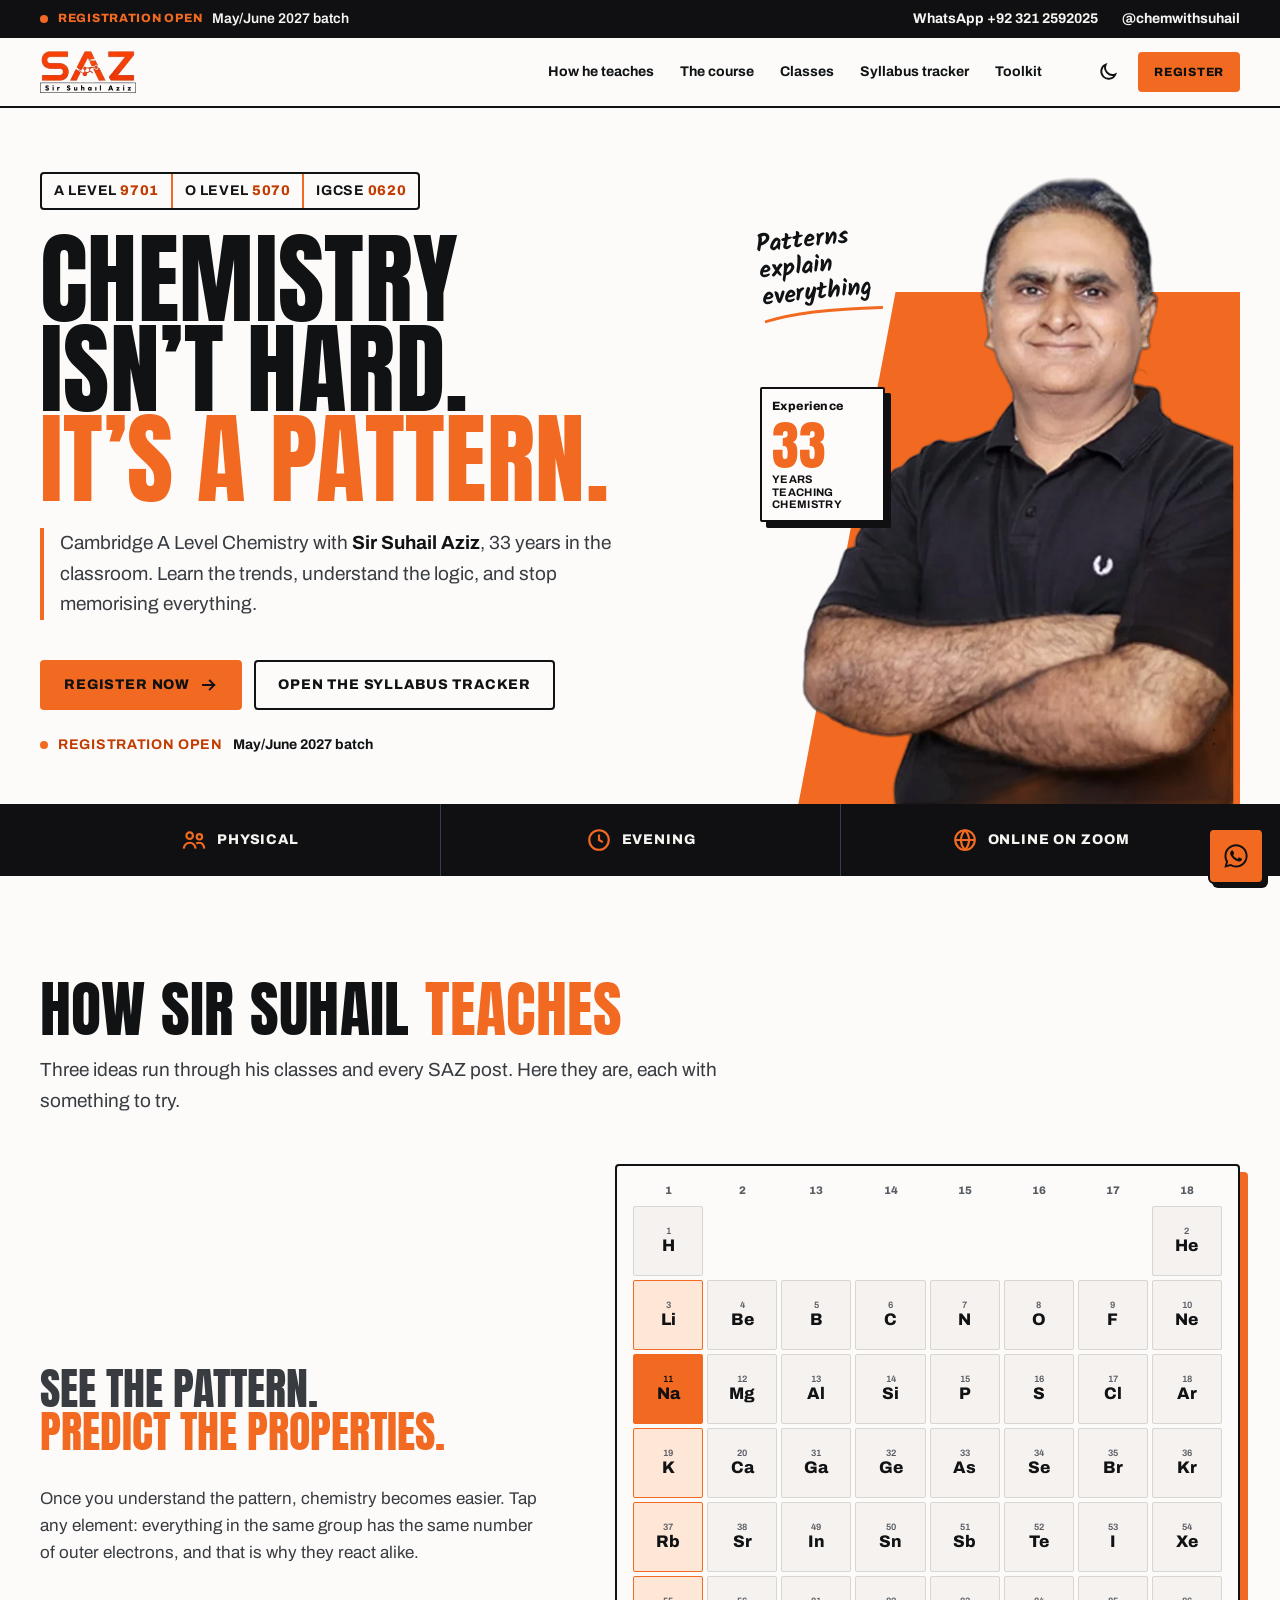
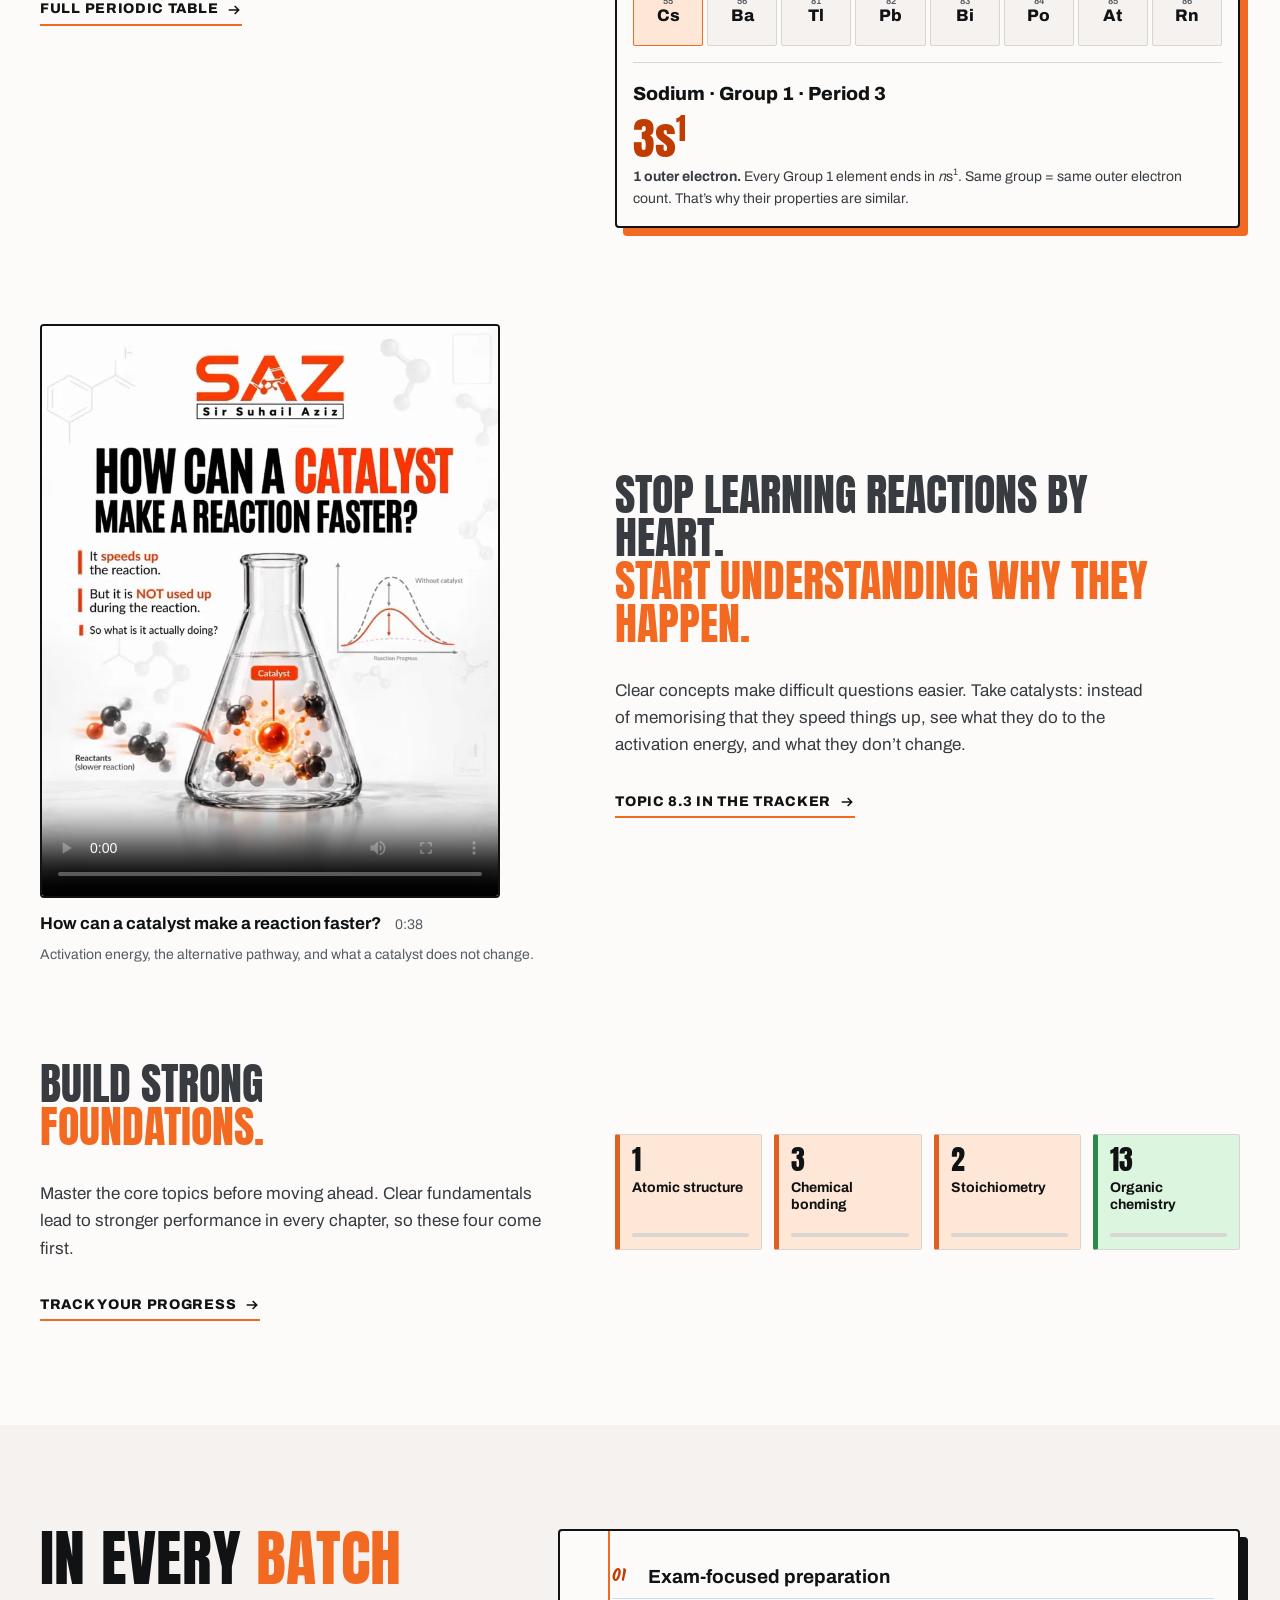
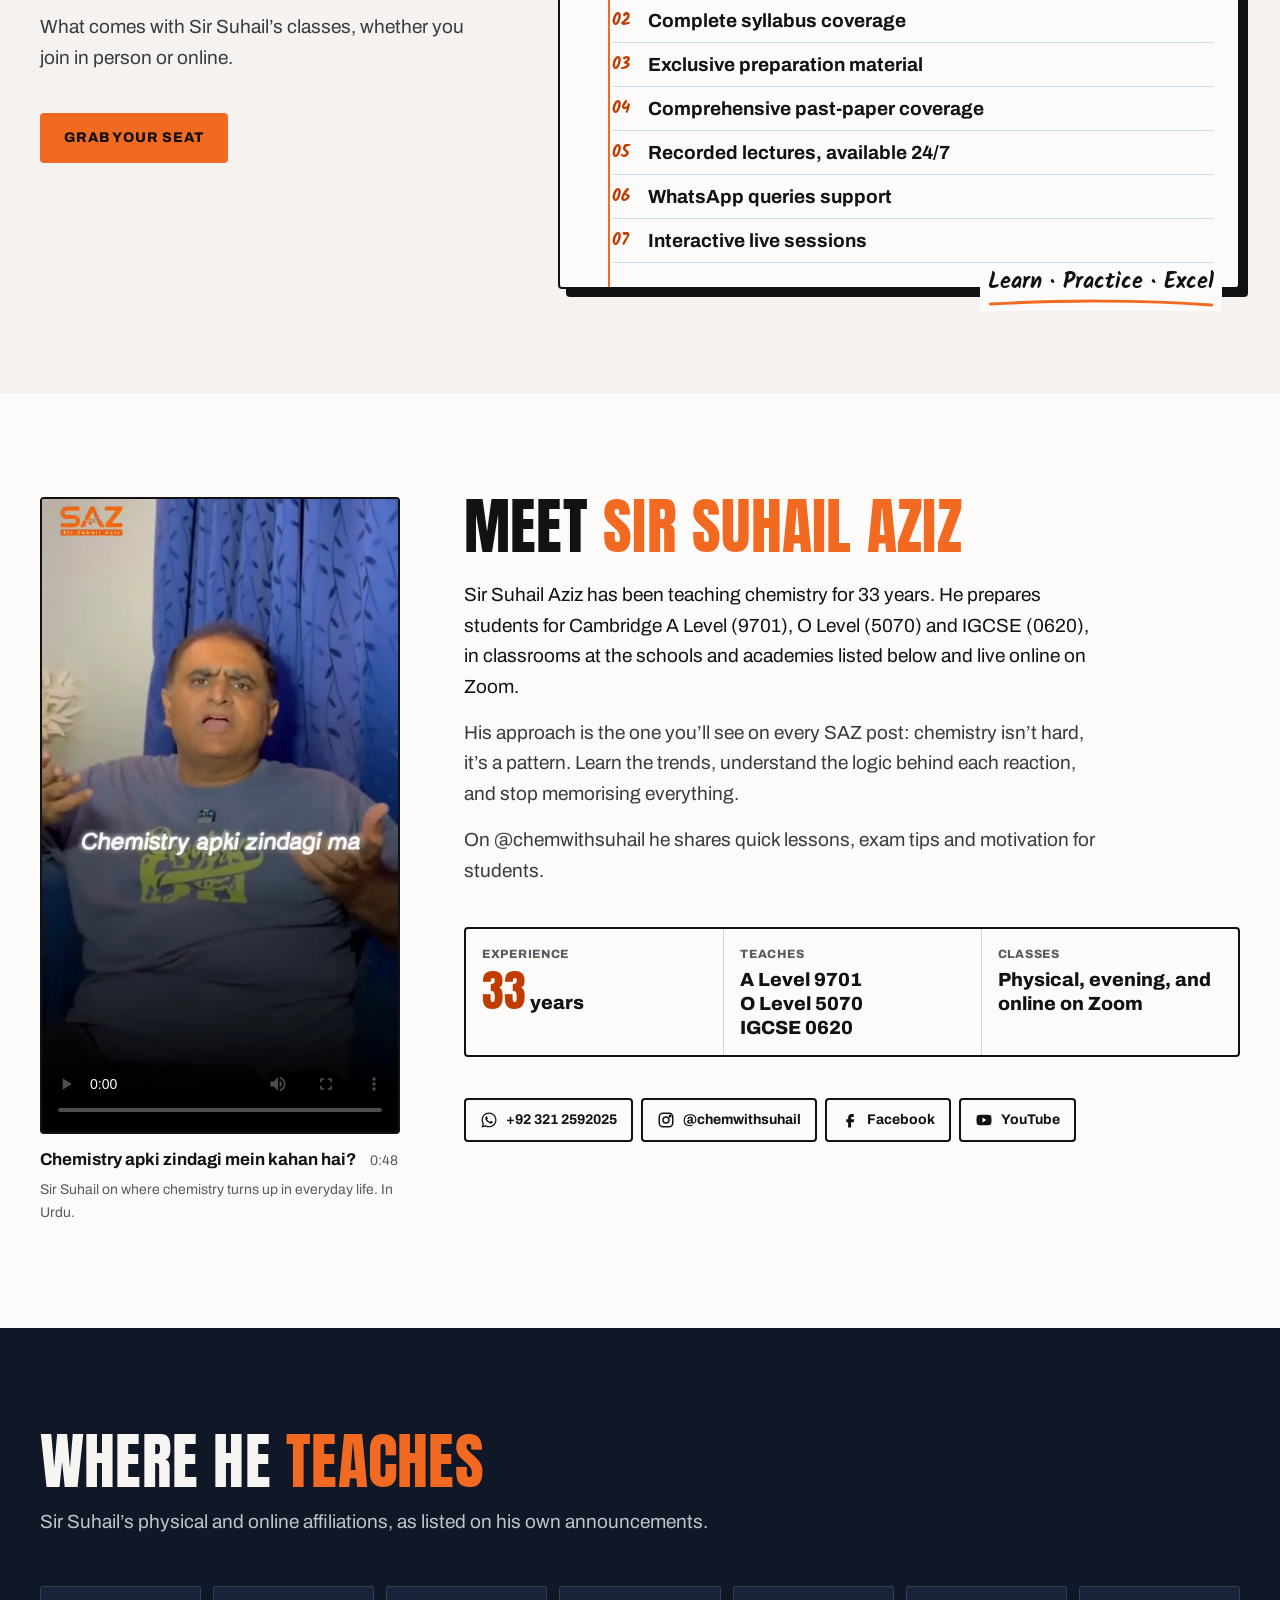
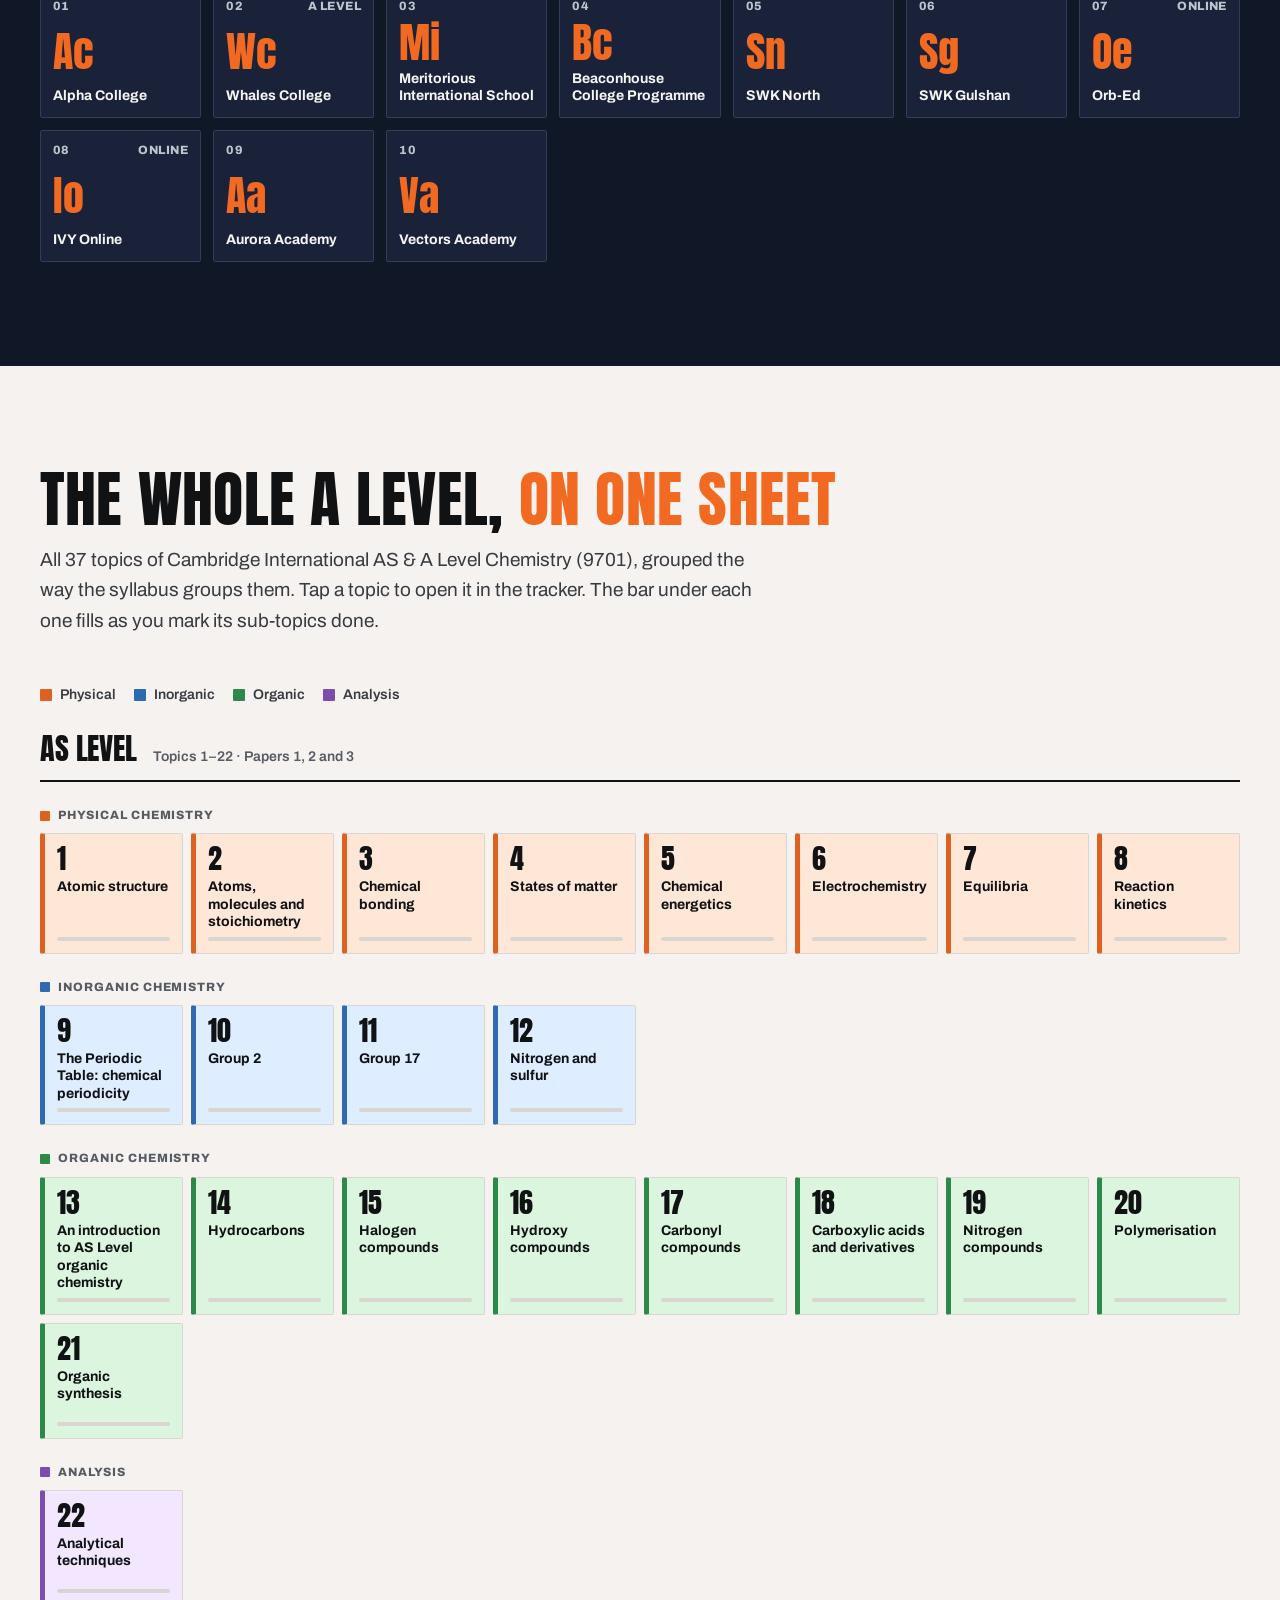
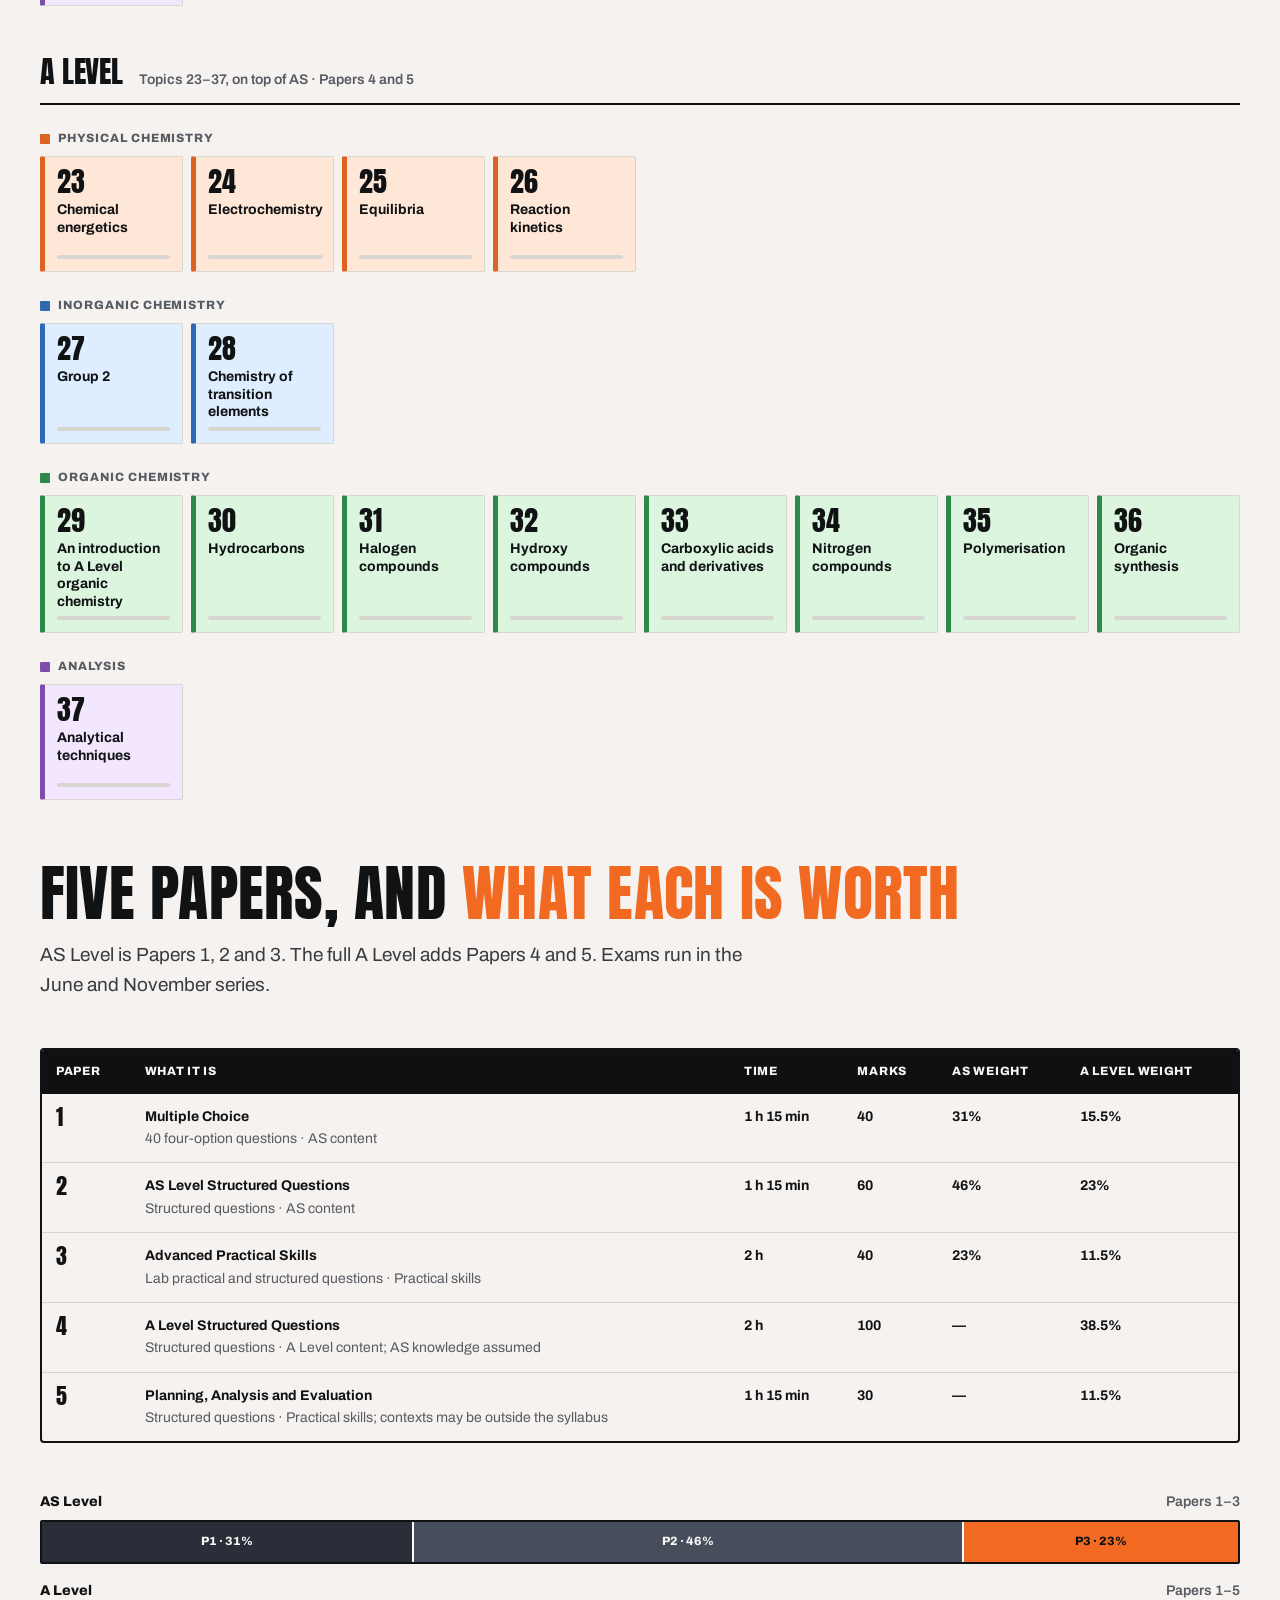
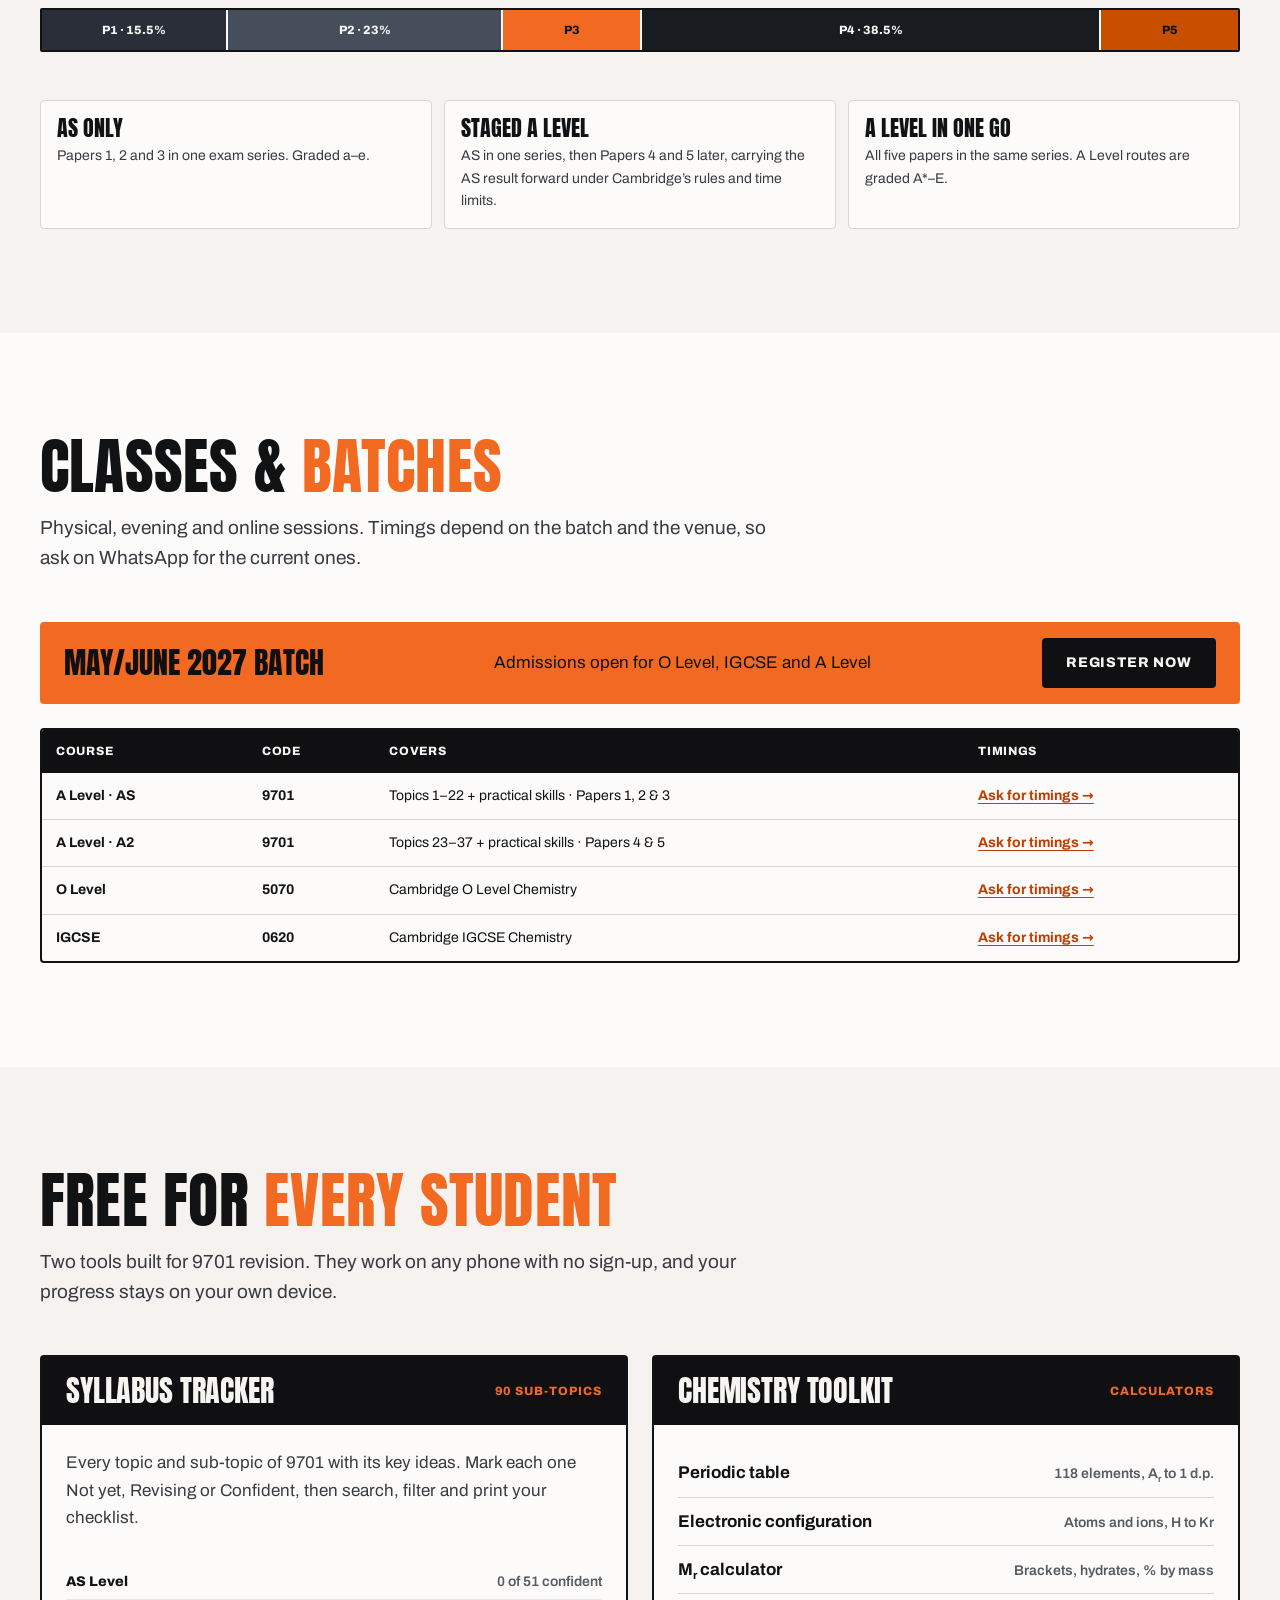
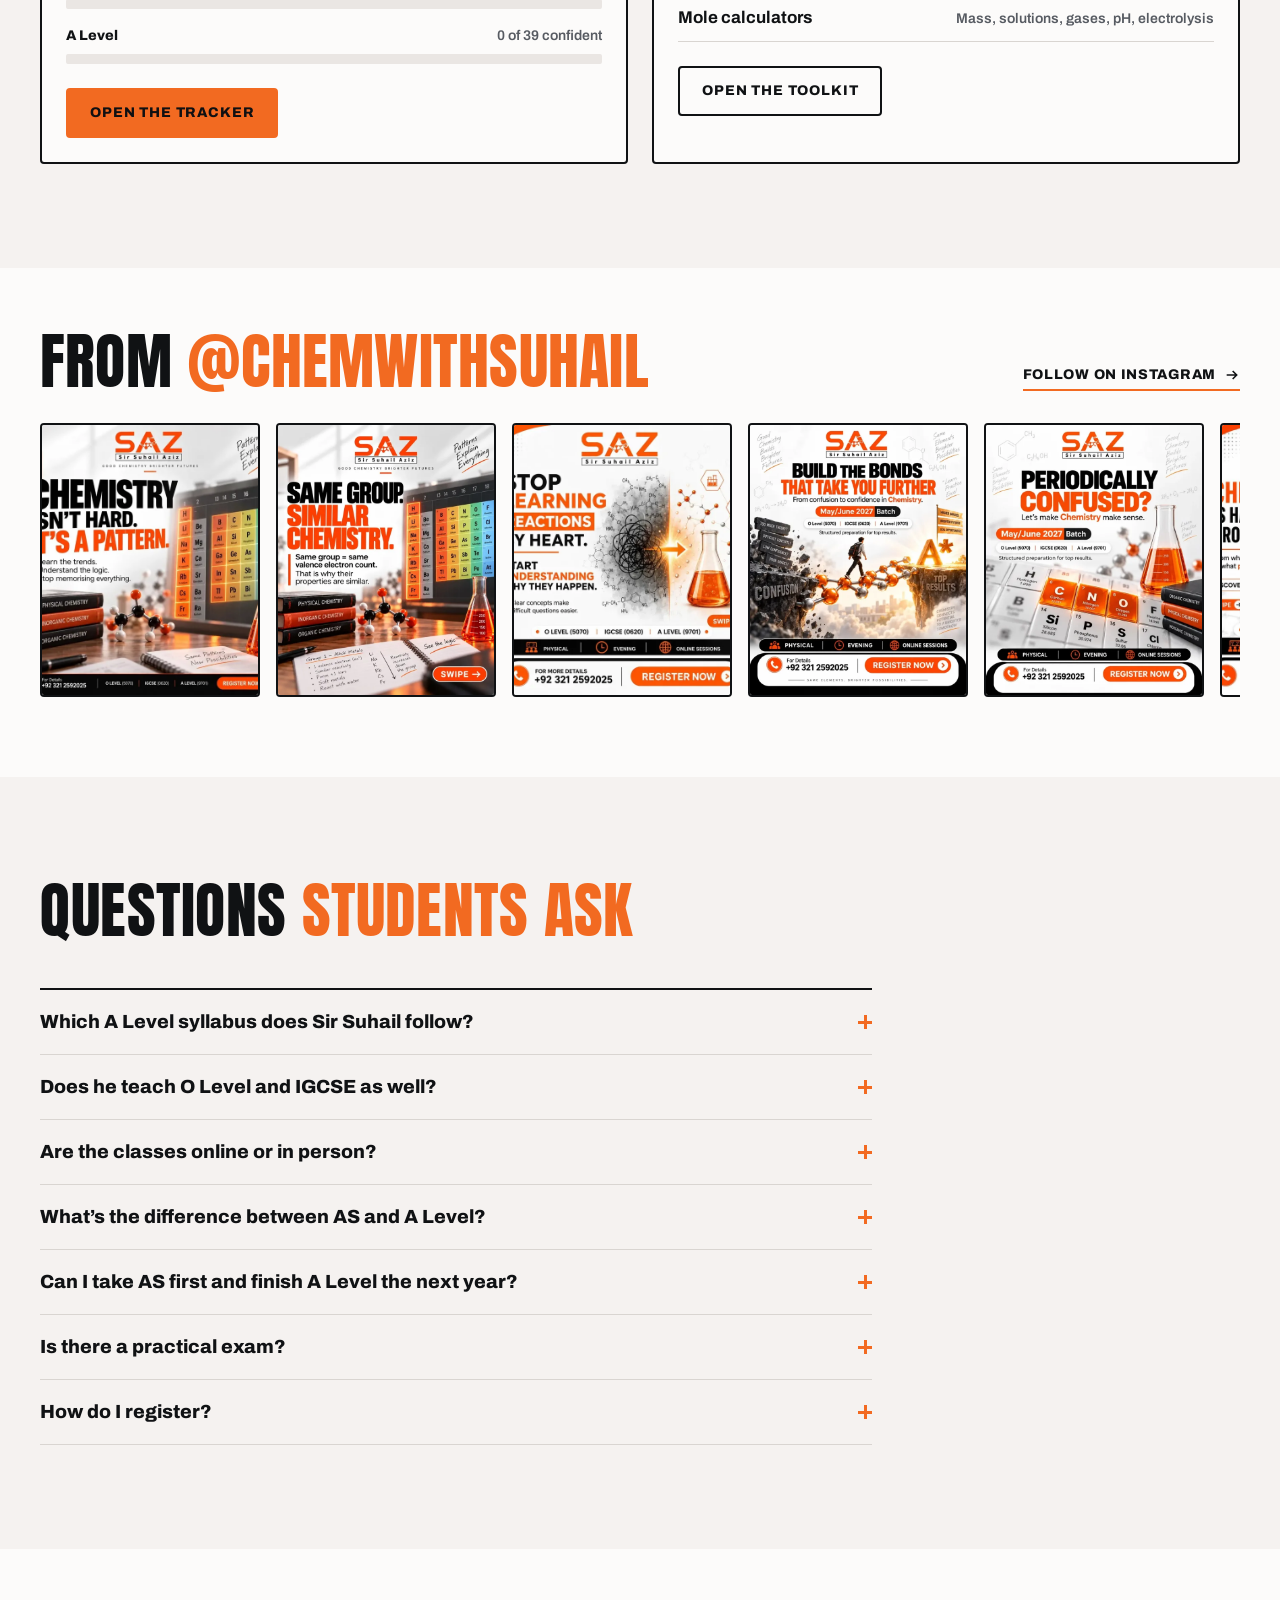
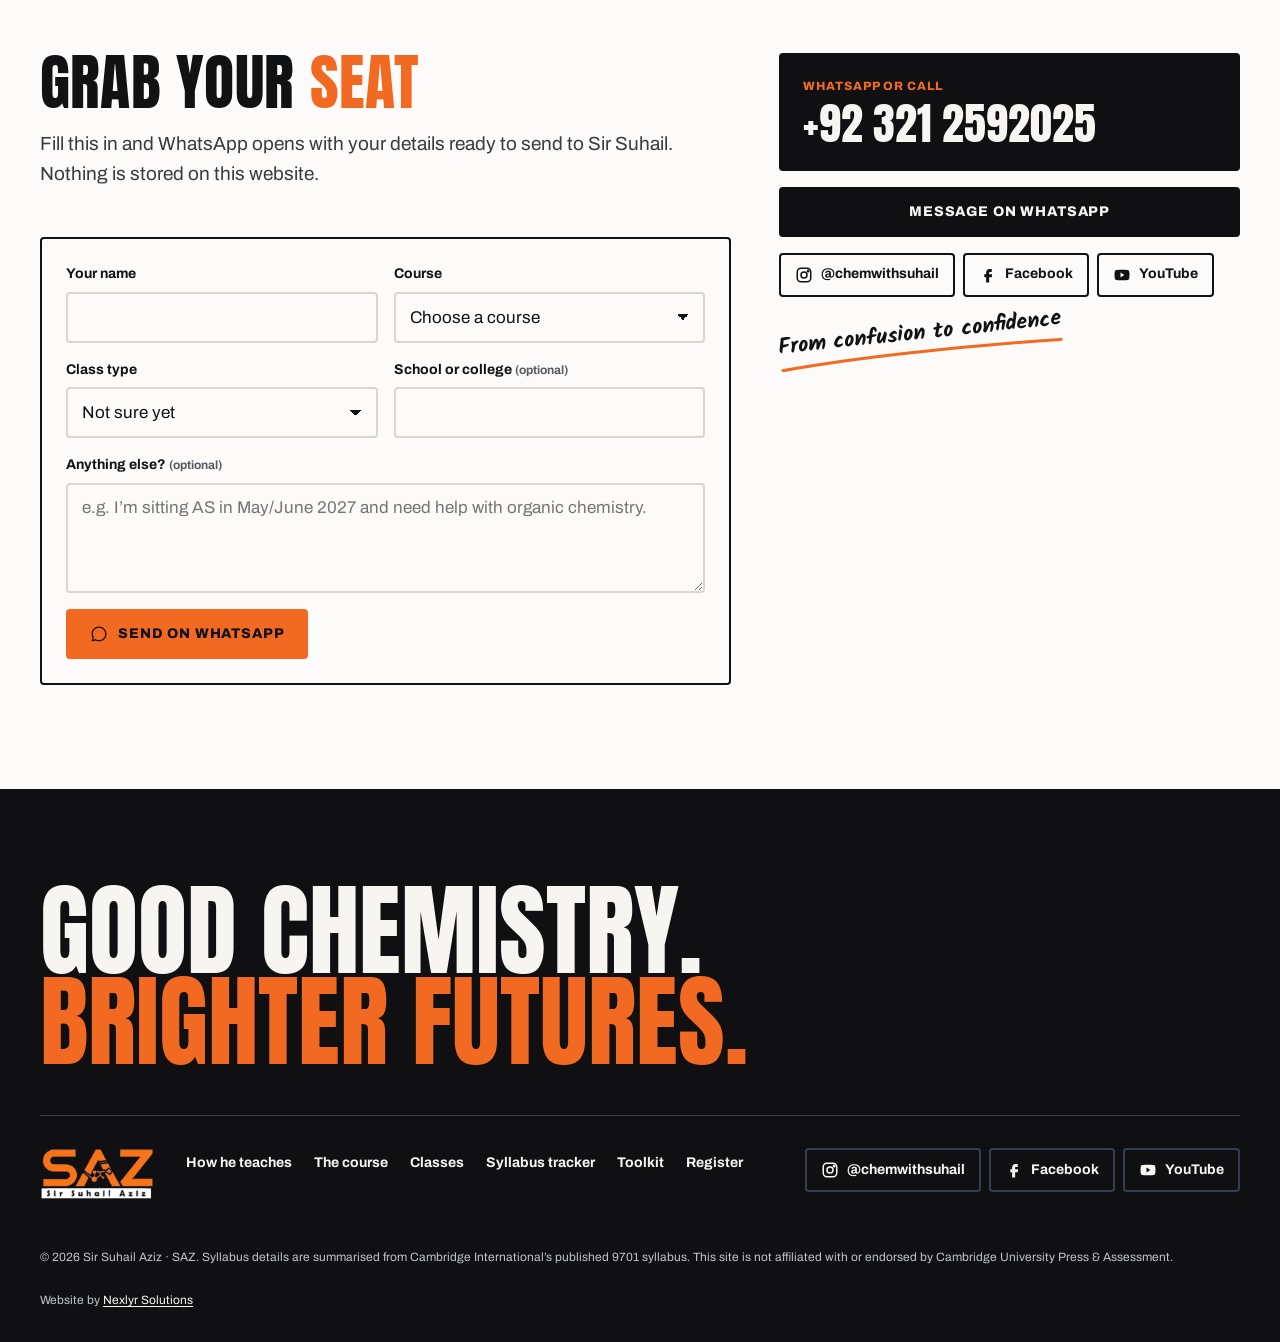
==== commit 2ea31e43: "Add files via upload" ====
--- a/index.html
+++ b/index.html
@@ -1,4 +1,11 @@
 <!doctype html>
+<!--
+  SAZ · Sir Suhail Aziz — index.html
+  Everything this page needs (styles, fonts, scripts, images and videos) is inside this one file.
+  To change the phone number, batch, timings or links, edit the SITE SETTINGS
+  block in the first <script> near the bottom. It appears in all three pages,
+  so make the same change in index.html, syllabus.html and toolkit.html.
+-->
 <html lang="en">
 <head>
   <meta charset="utf-8">
@@ -9,15 +16,1064 @@
   <meta property="og:type" content="website">
   <meta property="og:title" content="Chemistry isn’t hard. It’s a pattern. — Sir Suhail Aziz (SAZ)">
   <meta property="og:description" content="A Level Chemistry 9701, O Level 5070 and IGCSE 0620 with Sir Suhail Aziz. 33 years of experience. Physical, evening and online classes.">
-  <meta property="og:image" content="images/share.jpg">
-  <meta name="twitter:card" content="summary_large_image">
-  <link rel="icon" type="image/png" href="images/favicon.png">
-  <link rel="apple-touch-icon" href="images/favicon.png">
-  <link rel="preconnect" href="https://fonts.googleapis.com">
-  <link rel="preconnect" href="https://fonts.gstatic.com" crossorigin>
-  <link rel="stylesheet" href="https://fonts.googleapis.com/css2?family=Anton&family=Archivo:wdth,wght@62..125,400..800&family=Kalam:wght@700&display=swap">
+  <meta name="twitter:card" content="summary">
+  <link rel="icon" type="image/png" href="[data-uri]">
+  <link rel="apple-touch-icon" href="[data-uri]">
   <script>try{var t=localStorage.getItem("saz.theme");if(t)document.documentElement.setAttribute("data-theme",t);else if(matchMedia("(prefers-color-scheme: dark)").matches)document.documentElement.setAttribute("data-theme","dark")}catch(e){}</script>
-  <link rel="stylesheet" href="styles.css">
+  <style>
+@font-face{font-family:"Anton";src:url([data-uri]) format("woff2");font-weight:400;font-style:normal;font-display:swap}
+@font-face{font-family:"Archivo";src:url([data-uri]) format("woff2");font-weight:100 900;font-style:normal;font-display:swap}
+@font-face{font-family:"Kalam";src:url([data-uri]) format("woff2");font-weight:700;font-style:normal;font-display:swap}
+/* Hallmark · macrostructure: Workbench (tool-led teacher site) · tone: technical-editorial, poster-voiced · anchor hue: SAZ orange 44°
+ * theme: studied-DNA (source: SAZ posters supplied by client) · paper oklch(98.8% 0.002 60) · accent oklch(68.3% 0.185 44) · navy oklch(20.6% 0.034 265.5)
+ * fonts: Anton (display, roman) + Archivo (body) + Kalam (annotation) · nav: N6 masthead · footer: Ft5 statement
+ * Hallmark · pre-emit critique: P5 H4 E4 S5 R4 V5
+ */
+
+/* =========================================================
+   1. TOKENS
+   ========================================================= */
+:root {
+  --font-display: "Anton", "Archivo", Impact, "Arial Narrow", sans-serif;
+  --font-body: "Archivo", system-ui, -apple-system, "Segoe UI", Roboto, sans-serif;
+  --font-note: "Kalam", "Segoe Print", "Bradley Hand", cursive;
+
+  /* brand */
+  --color-orange: oklch(68.3% 0.185 44);
+  --color-orange-hover: oklch(63.5% 0.19 42);
+  --color-orange-text: oklch(54.5% 0.18 40);
+  --color-orange-soft: oklch(94.5% 0.035 55);
+  --color-navy: oklch(20.6% 0.034 265.5);
+  --color-navy-2: oklch(25.5% 0.045 266);
+  --color-black: oklch(17.5% 0.004 265);
+  --color-white: oklch(99.2% 0.002 80);
+  --color-on-orange: oklch(17.5% 0.004 265);
+  --color-on-dark: oklch(97% 0.004 80);
+  --color-on-dark-2: oklch(82% 0.014 262);
+  --color-on-dark-rule: oklch(36% 0.04 266);
+
+  /* surfaces */
+  --color-paper: oklch(98.8% 0.002 60);
+  --color-paper-2: oklch(96.3% 0.004 60);
+  --color-paper-3: oklch(92.8% 0.006 60);
+  --color-ink: oklch(18% 0.005 265);
+  --color-ink-2: oklch(35% 0.01 265);
+  --color-ink-3: oklch(47% 0.012 265);
+  --color-rule: oklch(87.5% 0.007 60);
+  --color-rule-strong: oklch(18% 0.005 265);
+  --color-focus: oklch(55% 0.2 255);
+  --color-notebook-line: oklch(89% 0.03 250);
+
+  /* state */
+  --color-ok: oklch(52% 0.13 150);
+  --color-ok-soft: oklch(93% 0.05 150);
+  --color-mid: oklch(70% 0.15 80);
+  --color-mid-soft: oklch(94.5% 0.06 90);
+  --color-err: oklch(53% 0.2 27);
+  --color-err-soft: oklch(94.5% 0.035 27);
+
+  /* syllabus branches */
+  --c-phys: oklch(64% 0.17 44);   --c-phys-bg: oklch(94.5% 0.035 55);
+  --c-inorg: oklch(52% 0.13 255); --c-inorg-bg: oklch(94% 0.03 255);
+  --c-org: oklch(56% 0.13 150);   --c-org-bg: oklch(94.5% 0.04 150);
+  --c-anal: oklch(52% 0.15 305);  --c-anal-bg: oklch(94.5% 0.035 305);
+  --c-prac: oklch(42% 0.01 265);  --c-prac-bg: oklch(93% 0.005 265);
+
+  /* periodic table categories */
+  --el-alk: oklch(88% 0.075 32);
+  --el-ae: oklch(90% 0.07 70);
+  --el-tm: oklch(90% 0.04 245);
+  --el-pt: oklch(90% 0.035 200);
+  --el-md: oklch(90% 0.06 150);
+  --el-nm: oklch(93% 0.07 105);
+  --el-hal: oklch(90% 0.055 175);
+  --el-ng: oklch(90% 0.045 300);
+  --el-ln: oklch(91.5% 0.03 340);
+  --el-an: oklch(89% 0.035 15);
+  --el-ink: oklch(18% 0.005 265);
+  --el-edge: oklch(18% 0.005 265 / 0.18);
+
+  /* paper weight bars */
+  --color-seg-1: oklch(30% 0.02 265);
+  --color-seg-2: oklch(42% 0.025 265);
+  --color-seg-4: oklch(22% 0.01 265);
+  --color-seg-5: oklch(58% 0.17 44);
+  --color-backdrop: oklch(10% 0.02 266 / 0.72);
+
+  /* type scale */
+  --text-xs: 0.75rem;
+  --text-sm: 0.875rem;
+  --text-base: 1rem;
+  --text-md: 1.0625rem;
+  --text-lg: 1.1875rem;
+  --text-xl: 1.375rem;
+  --text-2xl: clamp(1.5rem, 1.25rem + 1vw, 1.875rem);
+  --text-3xl: clamp(1.9rem, 1.4rem + 2.2vw, 2.75rem);
+  --text-4xl: clamp(2.3rem, 1.5rem + 3.6vw, 3.9rem);
+  --text-display: clamp(3.1rem, 1.5rem + 7.4vw, 7.25rem);
+
+  /* space (4pt) */
+  --space-3xs: 2px;
+  --space-2xs: 4px;
+  --space-xs: 8px;
+  --space-sm: 12px;
+  --space-md: 16px;
+  --space-lg: 24px;
+  --space-xl: 32px;
+  --space-2xl: 48px;
+  --space-3xl: 64px;
+  --space-4xl: 96px;
+  --space-section: clamp(64px, 5vw + 40px, 120px);
+  --gutter: clamp(16px, 4vw, 40px);
+  --page: 1200px;
+
+  --radius-xs: 2px;
+  --radius-sm: 4px;
+  --radius-md: 6px;
+
+  --rule: 1px solid var(--color-rule);
+  --rule-ink: 2px solid var(--color-rule-strong);
+
+  --ease-out: cubic-bezier(0.22, 1, 0.36, 1);
+  --ease-in: cubic-bezier(0.55, 0, 1, 0.45);
+  --ease-in-out: cubic-bezier(0.65, 0, 0.35, 1);
+  --dur-1: 120ms;
+  --dur-2: 200ms;
+  --dur-3: 320ms;
+
+  --shadow-pop: 0 1px 0 var(--color-rule-strong), 0 10px 30px -12px oklch(18% 0.005 265 / 0.35);
+  --header-h: 68px;
+
+  color-scheme: light;
+}
+
+:root[data-theme="dark"] {
+  --color-paper: oklch(17.5% 0.03 266);
+  --color-paper-2: oklch(21% 0.036 266);
+  --color-paper-3: oklch(26% 0.042 266);
+  --color-ink: oklch(96.5% 0.004 80);
+  --color-ink-2: oklch(84% 0.012 262);
+  --color-ink-3: oklch(72% 0.016 262);
+  --color-rule: oklch(32% 0.035 266);
+  --color-rule-strong: oklch(90% 0.006 80);
+  --color-orange-text: oklch(74% 0.16 48);
+  --color-orange-soft: oklch(28% 0.06 45);
+  --color-focus: oklch(74% 0.15 250);
+  --color-notebook-line: oklch(30% 0.04 260);
+  --color-ok: oklch(74% 0.14 150);   --color-ok-soft: oklch(28% 0.05 150);
+  --color-mid: oklch(80% 0.14 85);   --color-mid-soft: oklch(30% 0.05 85);
+  --color-err: oklch(70% 0.17 27);   --color-err-soft: oklch(28% 0.05 27);
+  --c-phys-bg: oklch(29% 0.06 45);
+  --c-inorg-bg: oklch(28% 0.06 255); --c-inorg: oklch(70% 0.13 255);
+  --c-org-bg: oklch(28% 0.05 150);   --c-org: oklch(72% 0.14 150);
+  --c-anal-bg: oklch(29% 0.06 305);  --c-anal: oklch(72% 0.14 305);
+  --c-prac-bg: oklch(27% 0.02 265);  --c-prac: oklch(78% 0.01 265);
+  --el-alk: oklch(36% 0.08 32);
+  --el-ae: oklch(37% 0.07 70);
+  --el-tm: oklch(33% 0.05 245);
+  --el-pt: oklch(34% 0.045 200);
+  --el-md: oklch(35% 0.06 150);
+  --el-nm: oklch(37% 0.06 105);
+  --el-hal: oklch(34% 0.055 175);
+  --el-ng: oklch(34% 0.06 300);
+  --el-ln: oklch(33% 0.04 340);
+  --el-an: oklch(32% 0.045 15);
+  --el-ink: oklch(96.5% 0.004 80);
+  --shadow-pop: 0 1px 0 var(--color-rule), 0 12px 32px -12px oklch(5% 0.02 266 / 0.7);
+  color-scheme: dark;
+}
+
+/* =========================================================
+   2. BASE
+   ========================================================= */
+*, *::before, *::after { box-sizing: border-box; }
+html {
+  -webkit-text-size-adjust: 100%;
+  text-size-adjust: 100%;
+  overflow-x: clip;
+  scroll-padding-top: calc(var(--header-h) + var(--space-md));
+}
+@media (prefers-reduced-motion: no-preference) { html { scroll-behavior: smooth; } }
+body {
+  margin: 0;
+  overflow-x: clip;
+  background: var(--color-paper);
+  color: var(--color-ink);
+  font-family: var(--font-body);
+  font-size: var(--text-md);
+  line-height: 1.6;
+  font-feature-settings: "tnum" 0;
+  -webkit-font-smoothing: antialiased;
+  text-rendering: optimizeLegibility;
+}
+img, video, svg { display: block; max-width: 100%; }
+img, video { height: auto; }
+a { color: inherit; text-underline-offset: 0.18em; text-decoration-thickness: 1px; }
+a:hover { text-decoration-color: var(--color-orange); }
+p { margin: 0 0 var(--space-md); }
+p:last-child { margin-bottom: 0; }
+ul, ol { margin: 0; padding: 0; }
+button, input, select, textarea { font: inherit; color: inherit; }
+button { cursor: pointer; }
+sub, sup { font-size: 0.68em; line-height: 0; text-transform: none; letter-spacing: 0; }
+::selection { background: var(--color-orange); color: var(--color-on-orange); }
+
+h1, h2, h3, h4 { margin: 0; font-style: normal; text-wrap: balance; overflow-wrap: anywhere; min-width: 0; }
+.display, h1, h2 {
+  font-family: var(--font-display);
+  font-weight: 400;
+  text-transform: uppercase;
+  letter-spacing: 0.004em;
+  line-height: 0.95;
+}
+h2 { font-size: var(--text-4xl); }
+h3 { font-family: var(--font-body); font-weight: 800; font-size: var(--text-xl); line-height: 1.2; letter-spacing: -0.005em; }
+.o { color: var(--color-orange); }
+.o-text { color: var(--color-orange-text); }
+
+:focus-visible { outline: 3px solid var(--color-focus); outline-offset: 2px; }
+.sr-only {
+  position: absolute !important; width: 1px; height: 1px; padding: 0; margin: -1px;
+  overflow: hidden; clip: rect(0 0 0 0); white-space: nowrap; border: 0;
+}
+.skip {
+  position: absolute; left: var(--space-md); top: -100px; z-index: 100;
+  background: var(--color-orange); color: var(--color-on-orange);
+  padding: var(--space-sm) var(--space-md); font-weight: 700; border-radius: var(--radius-sm);
+}
+.skip:focus { top: var(--space-md); }
+
+.wrap { width: min(100% - 2 * var(--gutter), var(--page)); margin-inline: auto; }
+.section { padding-block: var(--space-section); }
+.section--tight { padding-block: var(--space-3xl); }
+.section--alt { background: var(--color-paper-2); }
+.section__head { display: grid; gap: var(--space-md); margin-bottom: var(--space-2xl); max-width: 60rem; }
+.section__head p { color: var(--color-ink-2); font-size: var(--text-lg); max-width: 46rem; margin: 0; }
+
+.bar-quote {
+  border-left: 4px solid var(--color-orange);
+  padding-left: var(--space-md);
+}
+.note {
+  font-family: var(--font-note);
+  font-weight: 700;
+  color: var(--color-ink);
+  line-height: 1.1;
+  display: inline-grid;
+  gap: 2px;
+  font-size: var(--text-xl);
+}
+.note svg { width: 100%; height: 12px; color: var(--color-orange); }
+.note--tilt { transform: rotate(-6deg); transform-origin: left center; }
+
+.codes {
+  display: inline-flex; flex-wrap: wrap; align-items: center; width: fit-content; max-width: 100%; justify-self: start;
+  border: 2px solid var(--color-rule-strong);
+  border-radius: var(--radius-sm);
+  font-weight: 700; font-size: var(--text-sm); letter-spacing: 0.04em; text-transform: uppercase;
+}
+.codes span { padding: 6px 12px; white-space: nowrap; }
+@media (max-width: 420px) { .codes { font-size: 0.6875rem; letter-spacing: 0.03em; } .codes span { padding: 6px 8px; } }
+.codes span + span { border-left: 2px solid var(--color-orange); }
+.codes b { color: var(--color-orange-text); font-weight: 800; }
+
+.ph { color: var(--color-ink-3); }
+
+/* =========================================================
+   3. BUTTONS & FIELDS (8 states)
+   ========================================================= */
+.btn {
+  --btn-bg: transparent; --btn-fg: var(--color-ink); --btn-bd: var(--color-rule-strong);
+  display: inline-flex; align-items: center; justify-content: center; gap: 10px;
+  min-height: 50px; padding: 0 22px;
+  border: 2px solid var(--btn-bd); border-radius: var(--radius-sm);
+  background: var(--btn-bg); color: var(--btn-fg);
+  font-family: var(--font-body); font-weight: 800; font-size: var(--text-sm);
+  letter-spacing: 0.06em; text-transform: uppercase; text-decoration: none;
+  white-space: nowrap; line-height: 1;
+  transition: background-color var(--dur-1) var(--ease-out), color var(--dur-1) var(--ease-out), transform var(--dur-1) var(--ease-out), border-color var(--dur-1) var(--ease-out);
+  -webkit-tap-highlight-color: transparent;
+}
+.btn svg { width: 18px; height: 18px; flex: none; }
+.btn:hover, .btn.is-hover { --btn-bg: var(--color-ink); --btn-fg: var(--color-paper); }
+.btn:active, .btn.is-active { transform: translateY(1px); }
+.btn:focus-visible, .btn.is-focus { outline: 3px solid var(--color-focus); outline-offset: 3px; }
+.btn:disabled, .btn[aria-disabled="true"] { opacity: 0.45; cursor: not-allowed; transform: none; }
+.btn[data-state="loading"] { cursor: progress; opacity: 0.8; }
+.btn[data-state="error"] { --btn-bd: var(--color-err); --btn-bg: var(--color-err-soft); --btn-fg: var(--color-ink); }
+.btn[data-state="success"] { --btn-bd: var(--color-ok); --btn-bg: var(--color-ok-soft); --btn-fg: var(--color-ink); }
+.btn--primary { --btn-bg: var(--color-orange); --btn-bd: var(--color-orange); --btn-fg: var(--color-on-orange); }
+.btn--primary:hover, .btn--primary.is-hover { --btn-bg: var(--color-orange-hover); --btn-bd: var(--color-orange-hover); --btn-fg: var(--color-on-orange); }
+.btn--dark { --btn-bg: var(--color-black); --btn-bd: var(--color-black); --btn-fg: var(--color-on-dark); }
+.btn--dark:hover { --btn-bg: var(--color-orange); --btn-bd: var(--color-orange); --btn-fg: var(--color-on-orange); }
+.btn--sm { min-height: 40px; padding: 0 14px; font-size: var(--text-xs); }
+.btn--ghost { --btn-bd: transparent; }
+.btn--ghost:hover { --btn-bg: var(--color-paper-3); --btn-fg: var(--color-ink); --btn-bd: transparent; }
+.on-dark .btn { --btn-fg: var(--color-on-dark); --btn-bd: var(--color-on-dark); }
+.on-dark .btn:hover { --btn-bg: var(--color-on-dark); --btn-fg: var(--color-black); }
+.on-dark .btn--primary { --btn-fg: var(--color-on-orange); --btn-bd: var(--color-orange); }
+
+.chip {
+  display: inline-flex; align-items: center; min-height: 36px; padding: 0 12px;
+  border: 1.5px solid var(--color-rule); border-radius: var(--radius-xs);
+  background: var(--color-paper); color: var(--color-ink);
+  font-size: var(--text-sm); font-weight: 600; white-space: nowrap;
+  transition: border-color var(--dur-1) var(--ease-out), background-color var(--dur-1) var(--ease-out);
+}
+.chip:hover { border-color: var(--color-orange); }
+.chip:active { transform: translateY(1px); }
+.chip[aria-pressed="true"] { background: var(--color-ink); color: var(--color-paper); border-color: var(--color-ink); }
+
+.field { display: grid; gap: 6px; min-width: 0; }
+.field > span, .field > label { font-weight: 700; font-size: var(--text-sm); }
+.field small { color: var(--color-ink-3); font-size: var(--text-xs); }
+.input, .select, .textarea {
+  width: 100%; min-height: 48px; padding: 10px 14px;
+  border: 2px solid var(--color-rule); border-radius: var(--radius-sm);
+  background: var(--color-paper); color: var(--color-ink);
+  font-size: var(--text-md);
+  transition: border-color var(--dur-1) var(--ease-out), background-color var(--dur-1) var(--ease-out);
+}
+.textarea { min-height: 110px; resize: vertical; line-height: 1.5; }
+.select { appearance: none; background-image: linear-gradient(45deg, transparent 50%, var(--color-ink) 50%), linear-gradient(135deg, var(--color-ink) 50%, transparent 50%); background-position: calc(100% - 20px) 50%, calc(100% - 14px) 50%; background-size: 6px 6px; background-repeat: no-repeat; padding-right: 40px; }
+.input:hover, .select:hover, .textarea:hover { border-color: var(--color-ink-3); }
+.input:focus-visible, .select:focus-visible, .textarea:focus-visible { outline: none; border-color: var(--color-orange); box-shadow: 0 0 0 3px var(--color-orange-soft); }
+.input:disabled { opacity: 0.5; cursor: not-allowed; }
+.input[aria-invalid="true"], .select[aria-invalid="true"], .textarea[aria-invalid="true"] { border-color: var(--color-err); background: var(--color-err-soft); }
+.field__error { color: var(--color-err); font-size: var(--text-sm); font-weight: 600; min-height: 0; }
+.field__error:empty { display: none; }
+.input--mono { font-variant-numeric: tabular-nums; letter-spacing: 0.02em; font-weight: 600; }
+
+/* =========================================================
+   4. HEADER (N6 masthead)
+   ========================================================= */
+.strip { background: var(--color-black); color: var(--color-on-dark); font-size: var(--text-sm); }
+.strip .wrap { display: flex; align-items: center; justify-content: space-between; gap: var(--space-md); min-height: 38px; }
+.strip__batch { display: inline-flex; align-items: center; gap: 10px; white-space: nowrap; font-weight: 600; min-width: 0; overflow: hidden; text-overflow: ellipsis; }
+.strip__batch b { color: var(--color-orange); font-weight: 800; text-transform: uppercase; letter-spacing: 0.06em; font-size: var(--text-xs); }
+.dot { width: 8px; height: 8px; background: var(--color-orange); border-radius: 50%; flex: none; }
+.strip a { text-decoration: none; white-space: nowrap; font-weight: 700; }
+.strip a:hover { color: var(--color-orange); }
+.strip__right { display: none; gap: var(--space-lg); }
+@media (min-width: 720px) { .strip__right { display: flex; } }
+@media (max-width: 359px) { .strip__batch > span:last-child { display: none; } }
+
+.bar {
+  position: sticky; top: 0; z-index: 40;
+  background: var(--color-paper);
+  border-bottom: 2px solid var(--color-rule-strong);
+}
+.bar .wrap { display: flex; align-items: center; gap: var(--space-lg); height: var(--header-h); }
+.brand { display: inline-flex; align-items: center; gap: 12px; text-decoration: none; flex: none; }
+.brand img { height: 42px; width: auto; }
+.brand .logo-dark { display: none; }
+:root[data-theme="dark"] .brand .logo-light { display: none; }
+:root[data-theme="dark"] .brand .logo-dark { display: block; }
+.nav { display: none; margin-left: auto; }
+.nav ul { list-style: none; display: flex; gap: 2px; }
+.nav a {
+  display: inline-flex; align-items: center; height: 44px; padding: 0 12px;
+  font-weight: 700; font-size: var(--text-sm); text-decoration: none; white-space: nowrap;
+  border-bottom: 3px solid transparent; padding-top: 3px;
+  transition: border-color var(--dur-1) var(--ease-out), color var(--dur-1) var(--ease-out);
+}
+.nav a:hover { border-bottom-color: var(--color-rule-strong); }
+.nav a[aria-current="page"] { border-bottom-color: var(--color-orange); }
+.bar__actions { display: flex; align-items: center; gap: var(--space-xs); margin-left: auto; }
+.icon-btn {
+  display: inline-grid; place-items: center; width: 44px; height: 44px;
+  border: 2px solid transparent; border-radius: var(--radius-sm); background: transparent; color: var(--color-ink);
+  transition: background-color var(--dur-1) var(--ease-out), border-color var(--dur-1) var(--ease-out);
+}
+.icon-btn:hover { background: var(--color-paper-3); }
+.icon-btn:active { transform: translateY(1px); }
+.icon-btn svg { width: 22px; height: 22px; }
+.icon-btn .i-sun { display: none; }
+:root[data-theme="dark"] .icon-btn .i-sun { display: block; }
+:root[data-theme="dark"] .icon-btn .i-moon { display: none; }
+.bar__register { display: none; }
+@media (min-width: 560px) { .bar__register { display: inline-flex; } }
+@media (min-width: 1080px) {
+  .nav { display: block; }
+  .bar__actions { margin-left: var(--space-xs); }
+  .menu-btn { display: none; }
+}
+
+.menu {
+  position: absolute; top: 100%; left: 0; right: 0; z-index: 39;
+  background: var(--color-paper); border-bottom: 2px solid var(--color-rule-strong);
+  padding: var(--space-md) var(--gutter) var(--space-xl);
+  transform: translateY(-8px); opacity: 0; visibility: hidden;
+  transition: transform var(--dur-2) var(--ease-out), opacity var(--dur-2) var(--ease-out), visibility 0s linear var(--dur-2);
+  max-height: calc(100dvh - var(--header-h)); overflow-y: auto;
+}
+.menu.is-open { transform: none; opacity: 1; visibility: visible; transition-delay: 0s; }
+.menu ul { list-style: none; display: grid; }
+.menu a {
+  display: flex; justify-content: space-between; align-items: center; min-height: 56px;
+  font-family: var(--font-display); font-size: var(--text-2xl); text-transform: uppercase; text-decoration: none;
+  border-bottom: var(--rule); white-space: nowrap;
+}
+.menu a[aria-current="page"] { color: var(--color-orange-text); }
+.menu .btn { margin-top: var(--space-lg); width: 100%; }
+
+/* =========================================================
+   5. HERO
+   ========================================================= */
+.hero { padding-top: clamp(28px, 5vw, 64px); overflow: clip; }
+.hero__grid { display: grid; gap: var(--space-xl); align-items: end; }
+.hero__copy { display: grid; gap: var(--space-lg); align-content: start; padding-bottom: var(--space-2xl); min-width: 0; }
+.hero h1 { font-size: clamp(3rem, 1.3rem + 6.6vw, 6.25rem); line-height: 0.9; }
+.hero h1 span { display: block; }
+.hero__lede { font-size: var(--text-lg); color: var(--color-ink-2); max-width: 36rem; }
+.hero__lede strong { color: var(--color-ink); }
+.hero__ctas { display: flex; flex-wrap: wrap; gap: var(--space-sm); }
+.hero__batch { display: flex; flex-wrap: wrap; align-items: center; gap: 6px 10px; font-weight: 700; font-size: var(--text-sm); }
+.hero__batch > * { white-space: nowrap; }
+.hero__batch b { color: var(--color-orange-text); text-transform: uppercase; letter-spacing: 0.05em; }
+
+.portrait { position: relative; justify-self: center; width: min(100%, 480px); aspect-ratio: 5 / 6.2; isolation: isolate; }
+.portrait__slab { position: absolute; inset: 14% 0 0 8%; background: var(--color-orange); clip-path: polygon(22% 0, 100% 0, 100% 100%, 0 100%); z-index: -1; }
+.portrait__dots {
+  position: absolute; right: 4%; bottom: 8%; width: 32%; height: 22%; z-index: 0;
+  background-image: radial-gradient(var(--color-black) 1.4px, transparent 1.6px);
+  background-size: 14px 14px; opacity: 0.55;
+}
+.portrait img { position: absolute; bottom: 0; left: 50%; width: 90%; transform: translateX(-46%); z-index: 1; }
+.ptile {
+  position: absolute; left: 0; top: 30%; z-index: 2;
+  width: clamp(104px, 26%, 132px); aspect-ratio: 1 / 1.08;
+  display: grid; grid-template-rows: auto 1fr auto; padding: 8px 10px 9px;
+  background: var(--color-white); color: var(--color-black);
+  border: 2px solid var(--color-black); border-radius: var(--radius-xs);
+  box-shadow: 6px 6px 0 var(--color-black);
+}
+.ptile__n { font-weight: 800; font-size: var(--text-xs); letter-spacing: 0.04em; }
+.ptile__s { font-family: var(--font-display); font-size: clamp(2.6rem, 2rem + 2vw, 3.4rem); line-height: 1; color: var(--color-orange); align-self: center; }
+.ptile__l { font-size: 0.6875rem; font-weight: 700; line-height: 1.15; text-transform: uppercase; letter-spacing: 0.03em; }
+.portrait .note { position: absolute; left: 0; top: 4%; z-index: 2; font-size: clamp(1.1rem, 0.9rem + 1vw, 1.5rem); width: 10ch; }
+
+@media (min-width: 960px) {
+  .hero__grid { grid-template-columns: minmax(0, 1.12fr) minmax(0, 0.88fr); gap: var(--space-2xl); }
+  .portrait { justify-self: end; }
+}
+
+/* modes band */
+.modes { background: var(--color-black); color: var(--color-on-dark); }
+.modes ul { list-style: none; display: grid; grid-template-columns: repeat(3, minmax(0, 1fr)); }
+.modes li {
+  display: flex; align-items: center; justify-content: center; gap: 10px;
+  min-height: 72px; padding: var(--space-sm) var(--space-xs); text-align: center;
+  font-weight: 800; font-size: var(--text-sm); text-transform: uppercase; letter-spacing: 0.06em;
+}
+.modes li + li { border-left: 1px solid var(--color-on-dark-rule); }
+.modes svg { width: 26px; height: 26px; color: var(--color-orange); flex: none; }
+@media (max-width: 559px) {
+  .modes li { flex-direction: column; gap: 4px; font-size: 0.6875rem; letter-spacing: 0.04em; }
+  .modes svg { width: 22px; height: 22px; }
+}
+
+/* =========================================================
+   6. PRINCIPLES (how he teaches)
+   ========================================================= */
+.principles { display: grid; gap: var(--space-4xl); }
+.principle { display: grid; gap: var(--space-xl); align-items: center; }
+.principle__text { display: grid; gap: var(--space-md); align-content: start; min-width: 0; }
+.principle__line { font-family: var(--font-display); font-size: var(--text-3xl); text-transform: uppercase; line-height: 0.98; }
+.principle__line span { display: block; }
+.principle__text p { color: var(--color-ink-2); max-width: 34rem; }
+.principle__text .link-arrow { justify-self: start; }
+@media (min-width: 960px) {
+  .principle { grid-template-columns: minmax(0, 0.9fr) minmax(0, 1.1fr); gap: var(--space-3xl); }
+  .principle--flip .principle__text { order: 2; }
+}
+.link-arrow {
+  display: inline-flex; align-items: center; gap: 8px; font-weight: 800; font-size: var(--text-sm);
+  text-transform: uppercase; letter-spacing: 0.05em; text-decoration: none; white-space: nowrap;
+  border-bottom: 2px solid var(--color-orange); padding-bottom: 3px;
+}
+.link-arrow svg { width: 16px; height: 16px; transition: transform var(--dur-1) var(--ease-out); }
+.link-arrow:hover svg { transform: translateX(3px); }
+
+/* pattern demo */
+.pattern {
+  border: var(--rule-ink); border-radius: var(--radius-sm); background: var(--color-paper);
+  padding: var(--space-md); display: grid; gap: var(--space-md);
+  box-shadow: 8px 8px 0 var(--color-orange);
+}
+.pattern__grid { display: grid; grid-template-columns: repeat(8, minmax(0, 1fr)); gap: 4px; }
+.pattern__head { font-size: 0.6875rem; font-weight: 800; text-align: center; color: var(--color-ink-3); padding-bottom: 2px; }
+.pel {
+  aspect-ratio: 1; min-width: 0; padding: 2px;
+  display: grid; place-content: center; text-align: center; gap: 0;
+  border: 1.5px solid var(--color-rule); border-radius: var(--radius-xs); background: var(--color-paper-2);
+  font-weight: 800; font-size: clamp(0.78rem, 0.5rem + 1.1vw, 1.05rem); line-height: 1;
+  transition: background-color var(--dur-1) var(--ease-out), border-color var(--dur-1) var(--ease-out), transform var(--dur-1) var(--ease-out);
+}
+.pel small { display: block; font-size: 0.55em; font-weight: 600; color: var(--color-ink-3); margin-bottom: 2px; }
+.pel:hover { border-color: var(--color-ink); }
+.pel:active { transform: translateY(1px); }
+.pel.in-group { background: var(--color-orange-soft); border-color: var(--color-orange); }
+.pel[aria-pressed="true"] { background: var(--color-orange); border-color: var(--color-orange); color: var(--color-on-orange); }
+.pel[aria-pressed="true"] small { color: var(--color-on-orange); }
+.pel--gap { visibility: hidden; }
+.pattern__read { display: grid; gap: 6px; border-top: var(--rule); padding-top: var(--space-md); min-height: 132px; }
+.pattern__name { font-weight: 800; font-size: var(--text-lg); }
+.pattern__cfg { font-family: var(--font-display); font-size: var(--text-3xl); line-height: 1; color: var(--color-orange-text); }
+.pattern__why { color: var(--color-ink-2); font-size: var(--text-sm); }
+
+/* video card */
+.vcard { display: grid; gap: var(--space-sm); margin: 0; }
+.vcard__frame {
+  position: relative; background: var(--color-black); border: var(--rule-ink); border-radius: var(--radius-sm);
+  overflow: hidden; max-width: 460px; width: 100%;
+}
+.vcard video { width: 100%; aspect-ratio: 4 / 5; object-fit: cover; background: var(--color-black); }
+.vcard--tall video { aspect-ratio: 9 / 16; }
+.vcard figcaption { display: flex; flex-wrap: wrap; gap: 6px 14px; align-items: baseline; font-size: var(--text-sm); color: var(--color-ink-3); }
+.vcard figcaption strong { color: var(--color-ink); font-size: var(--text-md); }
+
+/* foundation tiles */
+.found { display: grid; grid-template-columns: repeat(2, minmax(0, 1fr)); gap: var(--space-sm); }
+@media (min-width: 640px) { .found { grid-template-columns: repeat(4, minmax(0, 1fr)); } }
+
+/* topic tile (shared with course map) */
+.tile {
+  position: relative; display: grid; grid-template-rows: auto 1fr auto; gap: 6px;
+  min-height: 116px; padding: 10px 12px 12px;
+  background: var(--tile-bg, var(--color-paper-2)); color: var(--color-ink);
+  border: 1.5px solid var(--color-rule); border-left: 5px solid var(--tile-c, var(--color-ink));
+  border-radius: var(--radius-xs); text-decoration: none; min-width: 0;
+  transition: transform var(--dur-1) var(--ease-out), border-color var(--dur-1) var(--ease-out), box-shadow var(--dur-1) var(--ease-out);
+}
+.tile:hover { transform: translateY(-2px); border-color: var(--color-ink); border-left-color: var(--tile-c); box-shadow: 4px 4px 0 var(--color-rule-strong); }
+.tile:active { transform: translateY(0); box-shadow: none; }
+.tile__n { font-family: var(--font-display); font-size: 1.75rem; line-height: 1; }
+.tile__t { font-weight: 700; font-size: var(--text-sm); line-height: 1.25; overflow-wrap: break-word; hyphens: auto; -webkit-hyphens: auto; }
+.tile__bar { height: 4px; background: var(--color-rule); border-radius: 2px; overflow: hidden; }
+.tile__bar i { display: block; height: 100%; width: 100%; background: var(--color-ok); transform-origin: left; transform: scaleX(0); transition: transform var(--dur-3) var(--ease-out); }
+.tile--phys { --tile-c: var(--c-phys); --tile-bg: var(--c-phys-bg); }
+.tile--inorg { --tile-c: var(--c-inorg); --tile-bg: var(--c-inorg-bg); }
+.tile--org { --tile-c: var(--c-org); --tile-bg: var(--c-org-bg); }
+.tile--anal { --tile-c: var(--c-anal); --tile-bg: var(--c-anal-bg); }
+.tile--prac { --tile-c: var(--c-prac); --tile-bg: var(--c-prac-bg); }
+
+/* =========================================================
+   7. NOTEBOOK (what's included)
+   ========================================================= */
+.included { display: grid; gap: var(--space-2xl); align-items: start; }
+@media (min-width: 960px) { .included { grid-template-columns: minmax(0, 0.8fr) minmax(0, 1.2fr); gap: var(--space-3xl); } }
+.included__head { display: grid; gap: var(--space-lg); }
+.included__head p { color: var(--color-ink-2); font-size: var(--text-lg); }
+.notebook {
+  --line: 2.75rem;
+  position: relative;
+  background-color: var(--color-paper);
+  border: var(--rule-ink); border-radius: var(--radius-sm);
+  padding: var(--space-lg) var(--space-lg) var(--space-lg) calc(var(--space-2xl) + 4px);
+  box-shadow: 8px 8px 0 var(--color-rule-strong);
+}
+.notebook::before { content: ""; position: absolute; top: 0; bottom: 0; left: var(--space-2xl); width: 2px; background: var(--color-orange); }
+.notebook ol { list-style: none; counter-reset: inc; }
+.notebook li {
+  counter-increment: inc; display: grid; grid-template-columns: 2.25rem minmax(0, 1fr); align-items: center;
+  min-height: var(--line); padding-block: 8px; border-bottom: 1px solid var(--color-notebook-line);
+  font-weight: 700; font-size: var(--text-lg); line-height: 1.25;
+}
+@media (max-width: 520px) { .notebook li { font-size: var(--text-md); } }
+.notebook li::before {
+  content: counter(inc, decimal-leading-zero); font-family: var(--font-note); font-weight: 700;
+  color: var(--color-orange-text); font-size: var(--text-md);
+}
+.notebook .note { position: absolute; right: var(--space-md); bottom: calc(-1 * var(--space-lg)); background: var(--color-paper); padding: 2px 8px; }
+
+/* =========================================================
+   8. ABOUT
+   ========================================================= */
+.about { display: grid; gap: var(--space-2xl); align-items: start; }
+@media (min-width: 900px) { .about { grid-template-columns: minmax(0, 360px) minmax(0, 1fr); gap: var(--space-3xl); } }
+.about__text { display: grid; gap: var(--space-lg); min-width: 0; }
+.about__text .bio { font-size: var(--text-lg); color: var(--color-ink-2); max-width: 40rem; }
+.about__text .bio p:first-child { color: var(--color-ink); }
+.facts { display: grid; grid-template-columns: repeat(auto-fit, minmax(min(100%, 150px), 1fr)); border: var(--rule-ink); border-radius: var(--radius-sm); }
+.facts > div { padding: var(--space-md); display: grid; gap: 4px; align-content: start; }
+.facts > div + div { border-left: var(--rule); }
+.facts dt { font-size: var(--text-xs); font-weight: 800; text-transform: uppercase; letter-spacing: 0.06em; color: var(--color-ink-3); }
+.facts dd { margin: 0; font-weight: 800; font-size: var(--text-lg); line-height: 1.25; }
+.facts dd .big { font-family: var(--font-display); font-size: var(--text-3xl); font-weight: 400; color: var(--color-orange-text); line-height: 1; }
+@media (max-width: 520px) { .facts { grid-template-columns: minmax(0, 1fr); } .facts > div + div { border-left: 0; border-top: var(--rule); } }
+.socials { display: flex; flex-wrap: wrap; gap: var(--space-xs); }
+.social {
+  display: inline-flex; align-items: center; gap: 8px; min-height: 44px; padding: 0 14px;
+  border: 2px solid var(--color-rule-strong); border-radius: var(--radius-sm);
+  font-weight: 700; font-size: var(--text-sm); text-decoration: none; white-space: nowrap;
+  transition: background-color var(--dur-1) var(--ease-out), color var(--dur-1) var(--ease-out);
+}
+.social svg { width: 18px; height: 18px; }
+.social:hover { background: var(--color-ink); color: var(--color-paper); }
+
+/* =========================================================
+   9. AFFILIATIONS (navy)
+   ========================================================= */
+.navy { background: var(--color-navy); color: var(--color-on-dark); }
+:root[data-theme="dark"] .navy { background: var(--color-black); }
+.navy .section__head p { color: var(--color-on-dark-2); }
+.aff { list-style: none; display: grid; grid-template-columns: repeat(auto-fill, minmax(min(100%, 140px), 1fr)); gap: var(--space-sm); }
+.aff li {
+  display: grid; grid-template-rows: auto 1fr auto; gap: 6px; min-height: 132px; padding: 10px 12px 12px;
+  border: 1.5px solid var(--color-on-dark-rule); border-radius: var(--radius-xs); background: var(--color-navy-2);
+}
+:root[data-theme="dark"] .aff li { background: var(--color-paper-2); }
+.aff__top { display: flex; justify-content: space-between; font-size: var(--text-xs); font-weight: 800; color: var(--color-on-dark-2); letter-spacing: 0.04em; text-transform: uppercase; }
+.aff__sym { font-family: var(--font-display); font-size: 2.6rem; line-height: 1; color: var(--color-orange); align-self: center; }
+.aff__name { font-weight: 700; font-size: var(--text-sm); line-height: 1.25; }
+
+/* =========================================================
+   10. COURSE MAP + PAPERS
+   ========================================================= */
+.map { display: grid; gap: var(--space-2xl); }
+.map__level { display: grid; gap: var(--space-lg); }
+.map__levelhead { display: flex; flex-wrap: wrap; align-items: baseline; gap: 6px 16px; border-bottom: var(--rule-ink); padding-bottom: var(--space-sm); }
+.map__levelhead h3 { font-family: var(--font-display); font-weight: 400; text-transform: uppercase; font-size: var(--text-2xl); }
+.map__levelhead span { color: var(--color-ink-3); font-size: var(--text-sm); font-weight: 600; }
+.map__branch { display: grid; gap: var(--space-xs); }
+.map__branch h4 { font-size: var(--text-xs); font-weight: 800; text-transform: uppercase; letter-spacing: 0.08em; color: var(--color-ink-3); display: flex; align-items: center; gap: 8px; }
+.map__branch h4 i { width: 10px; height: 10px; background: var(--b); border-radius: 1px; }
+.map__tiles { display: grid; grid-template-columns: repeat(auto-fill, minmax(min(100%, 138px), 1fr)); gap: var(--space-xs); }
+@media (max-width: 420px) { .map__tiles { grid-template-columns: repeat(2, minmax(0, 1fr)); } }
+.legend { display: flex; flex-wrap: wrap; gap: 8px 18px; font-size: var(--text-sm); font-weight: 600; color: var(--color-ink-2); }
+.legend span { display: inline-flex; align-items: center; gap: 8px; }
+.legend i { width: 12px; height: 12px; border-radius: 1px; background: var(--b); }
+
+.papers { display: grid; gap: var(--space-2xl); }
+.tbl-wrap { border: var(--rule-ink); border-radius: var(--radius-sm); overflow: hidden; }
+.tbl { width: 100%; border-collapse: collapse; font-size: var(--text-sm); }
+.tbl th, .tbl td { text-align: left; padding: 12px 14px; vertical-align: top; border-bottom: var(--rule); }
+.tbl thead th { background: var(--color-black); color: var(--color-on-dark); font-size: var(--text-xs); text-transform: uppercase; letter-spacing: 0.06em; font-weight: 800; border-bottom: 0; }
+:root[data-theme="dark"] .tbl thead th { background: var(--color-paper-3); color: var(--color-ink); }
+.tbl tbody tr:last-child > * { border-bottom: 0; }
+.tbl td.num { font-variant-numeric: tabular-nums; white-space: nowrap; font-weight: 700; }
+.tbl .pno { font-family: var(--font-display); font-size: var(--text-xl); line-height: 1; }
+@media (max-width: 760px) {
+  .tbl--stack thead { display: none; }
+  .tbl--stack tr { display: grid; grid-template-columns: minmax(0, 1fr) minmax(0, 1fr); gap: 4px 12px; padding: 14px; border-bottom: var(--rule); }
+  .tbl--stack tbody tr:last-child { border-bottom: 0; }
+  .tbl--stack td { border: 0; padding: 0; }
+  .tbl--stack td[data-label]::before { content: attr(data-label); display: block; font-size: var(--text-xs); font-weight: 800; color: var(--color-ink-3); text-transform: uppercase; letter-spacing: 0.06em; }
+  .tbl--stack td.span { grid-column: 1 / -1; }
+}
+
+.weights { display: grid; gap: var(--space-md); }
+.wbar { display: grid; gap: 6px; }
+.wbar__label { display: flex; justify-content: space-between; font-weight: 800; font-size: var(--text-sm); }
+.wbar__label span { color: var(--color-ink-3); font-weight: 600; }
+.wbar__track { display: flex; height: 44px; border: var(--rule-ink); border-radius: var(--radius-xs); overflow: hidden; }
+.wbar__seg {
+  display: flex; align-items: center; justify-content: center; min-width: 0; overflow: hidden;
+  font-weight: 800; font-size: var(--text-xs); white-space: nowrap; color: var(--color-on-dark);
+  background: var(--seg); border-right: 2px solid var(--color-paper);
+}
+.wbar__seg:last-child { border-right: 0; }
+@media (max-width: 559px) { .wbar__seg .pc { display: none; } }
+.seg-1 { --seg: var(--color-seg-1); }
+.seg-2 { --seg: var(--color-seg-2); }
+.seg-4 { --seg: var(--color-seg-4); }
+.seg-3 { --seg: var(--color-orange); color: var(--color-on-orange); }
+.seg-5 { --seg: var(--color-seg-5); color: var(--color-on-orange); }
+.routes { display: grid; gap: var(--space-sm); grid-template-columns: repeat(auto-fit, minmax(min(100%, 240px), 1fr)); list-style: none; }
+.routes li { border: var(--rule); border-radius: var(--radius-sm); padding: var(--space-md); display: grid; gap: 6px; background: var(--color-paper); align-content: start; }
+.routes b { font-family: var(--font-display); font-weight: 400; font-size: var(--text-xl); text-transform: uppercase; line-height: 1; }
+.routes p { font-size: var(--text-sm); color: var(--color-ink-2); }
+
+/* =========================================================
+   11. CLASSES
+   ========================================================= */
+.batchline {
+  display: flex; flex-wrap: wrap; align-items: center; gap: 12px 20px; justify-content: space-between;
+  background: var(--color-orange); color: var(--color-on-orange); padding: var(--space-md) var(--space-lg);
+  border-radius: var(--radius-sm); margin-bottom: var(--space-lg);
+}
+.batchline strong { font-family: var(--font-display); font-weight: 400; text-transform: uppercase; font-size: var(--text-2xl); line-height: 1; }
+.batchline .btn { --btn-bg: var(--color-black); --btn-bd: var(--color-black); --btn-fg: var(--color-on-dark); }
+.batchline .btn:hover { --btn-bg: var(--color-white); --btn-bd: var(--color-white); --btn-fg: var(--color-black); }
+.ask { font-weight: 700; color: var(--color-orange-text); white-space: nowrap; }
+
+/* =========================================================
+   12. TOOLS PANELS
+   ========================================================= */
+.tools { display: grid; gap: var(--space-lg); }
+@media (min-width: 900px) { .tools { grid-template-columns: repeat(2, minmax(0, 1fr)); } }
+.panel { border: var(--rule-ink); border-radius: var(--radius-sm); display: grid; grid-template-rows: auto 1fr; background: var(--color-paper); min-width: 0; }
+.panel__head { background: var(--color-black); color: var(--color-on-dark); padding: var(--space-md) var(--space-lg); display: flex; justify-content: space-between; align-items: center; gap: var(--space-md); }
+:root[data-theme="dark"] .panel__head { background: var(--color-paper-3); color: var(--color-ink); }
+.panel__head h3 { font-family: var(--font-display); font-weight: 400; text-transform: uppercase; font-size: var(--text-2xl); }
+.panel__head span { font-size: var(--text-xs); font-weight: 800; text-transform: uppercase; letter-spacing: 0.08em; color: var(--color-orange); white-space: nowrap; }
+.panel__body { padding: var(--space-lg); display: grid; gap: var(--space-lg); align-content: start; }
+.panel__body p { color: var(--color-ink-2); }
+.panel__list { list-style: none; display: grid; }
+.panel__list li { display: flex; justify-content: space-between; align-items: baseline; gap: var(--space-md); padding: 10px 0; border-bottom: var(--rule); font-weight: 700; }
+.panel__list li b { font-weight: 700; }
+.panel__list li span { color: var(--color-ink-3); font-weight: 600; font-size: var(--text-sm); text-align: right; }
+.meter { display: grid; gap: 6px; }
+.meter__row { display: flex; justify-content: space-between; font-weight: 800; font-size: var(--text-sm); }
+.meter__row span { color: var(--color-ink-3); font-weight: 600; font-variant-numeric: tabular-nums; }
+.meter__track { height: 10px; background: var(--color-paper-3); border-radius: 2px; overflow: hidden; display: flex; }
+.meter__fill { height: 100%; width: 100%; background: var(--color-ok); transform-origin: left; transform: scaleX(0); transition: transform var(--dur-3) var(--ease-out); }
+.meter__fill--mid { background: var(--color-mid); }
+
+/* =========================================================
+   13. POSTS STRIP
+   ========================================================= */
+.posts { list-style: none; display: grid; grid-auto-flow: column; grid-auto-columns: minmax(220px, 260px); gap: var(--space-md); overflow-x: auto; scroll-snap-type: x mandatory; padding-bottom: var(--space-md); overscroll-behavior-x: contain; scrollbar-width: thin; }
+.posts li { scroll-snap-align: start; }
+.posts a { display: block; border: var(--rule-ink); border-radius: var(--radius-sm); overflow: hidden; background: var(--color-paper-2); transition: transform var(--dur-1) var(--ease-out); }
+.posts a:hover { transform: translateY(-3px); }
+.posts img { width: 100%; aspect-ratio: 4 / 5; object-fit: cover; object-position: top; }
+.posts__head { display: flex; flex-wrap: wrap; justify-content: space-between; align-items: end; gap: var(--space-md); margin-bottom: var(--space-xl); }
+
+/* =========================================================
+   14. FAQ
+   ========================================================= */
+.faq { border-top: var(--rule-ink); max-width: 52rem; }
+.faq details { border-bottom: var(--rule); }
+.faq summary {
+  list-style: none; cursor: pointer; display: flex; justify-content: space-between; align-items: center; gap: var(--space-md);
+  min-height: 64px; padding: var(--space-md) 0; font-weight: 800; font-size: var(--text-lg);
+}
+.faq summary::-webkit-details-marker { display: none; }
+.faq summary::after {
+  content: ""; flex: none; width: 14px; height: 14px;
+  background: linear-gradient(var(--color-orange), var(--color-orange)) center / 100% 3px no-repeat, linear-gradient(var(--color-orange), var(--color-orange)) center / 3px 100% no-repeat;
+  transition: transform var(--dur-2) var(--ease-out);
+}
+.faq details[open] summary::after { transform: rotate(45deg); }
+.faq summary:hover { color: var(--color-orange-text); }
+.faq .ans { padding-bottom: var(--space-lg); color: var(--color-ink-2); max-width: 46rem; }
+
+/* =========================================================
+   15. REGISTER
+   ========================================================= */
+.register { display: grid; gap: var(--space-2xl); align-items: start; }
+@media (min-width: 960px) { .register { grid-template-columns: minmax(0, 1.2fr) minmax(0, 0.8fr); } }
+.form { display: grid; gap: var(--space-md); border: var(--rule-ink); border-radius: var(--radius-sm); padding: var(--space-lg); background: var(--color-paper); }
+.form__row { display: grid; gap: var(--space-md); }
+@media (min-width: 640px) { .form__row { grid-template-columns: repeat(2, minmax(0, 1fr)); } }
+.form__foot { display: flex; flex-wrap: wrap; gap: var(--space-md); align-items: center; }
+.form__status { font-size: var(--text-sm); font-weight: 600; color: var(--color-ink-2); }
+.form__status[data-tone="error"] { color: var(--color-err); }
+.form__status[data-tone="ok"] { color: var(--color-ok); }
+.contact { display: grid; gap: var(--space-md); align-content: start; }
+.contact .note { justify-self: start; }
+.contact__big { display: grid; gap: 4px; padding: var(--space-lg); background: var(--color-black); color: var(--color-on-dark); border-radius: var(--radius-sm); }
+.contact__big span { font-size: var(--text-xs); font-weight: 800; text-transform: uppercase; letter-spacing: 0.08em; color: var(--color-orange); }
+.contact__big a { font-family: var(--font-display); font-size: var(--text-3xl); line-height: 1.05; text-decoration: none; white-space: nowrap; }
+.contact__big a:hover { color: var(--color-orange); }
+
+/* =========================================================
+   16. FOOTER (Ft5 statement)
+   ========================================================= */
+.foot { background: var(--color-black); color: var(--color-on-dark); padding-block: var(--space-4xl) var(--space-xl); }
+.foot__statement { font-family: var(--font-display); text-transform: uppercase; font-size: clamp(2.6rem, 1.2rem + 6.4vw, 6.5rem); line-height: 0.9; margin-bottom: var(--space-2xl); }
+.foot__statement span { display: block; }
+.foot__row { display: grid; gap: var(--space-xl); padding-top: var(--space-xl); border-top: 1px solid var(--color-on-dark-rule); }
+@media (min-width: 900px) { .foot__row { grid-template-columns: auto 1fr auto; align-items: start; } }
+.foot__brand img { height: 52px; width: auto; }
+.foot__links { list-style: none; display: flex; flex-wrap: wrap; gap: 6px 22px; }
+.foot__links a { text-decoration: none; font-weight: 700; font-size: var(--text-sm); white-space: nowrap; }
+.foot__links a:hover { color: var(--color-orange); }
+.foot .socials .social { border-color: var(--color-on-dark-rule); color: var(--color-on-dark); }
+.foot .socials .social:hover { background: var(--color-orange); color: var(--color-on-orange); border-color: var(--color-orange); }
+.foot__small { margin-top: var(--space-2xl); display: grid; gap: var(--space-xs); font-size: var(--text-xs); color: var(--color-on-dark-2); }
+.foot__small a { color: var(--color-on-dark); }
+
+/* floating WhatsApp */
+.wa-float {
+  position: fixed; right: 16px; bottom: 16px; z-index: 50;
+  display: grid; place-items: center; width: 56px; height: 56px;
+  background: var(--color-orange); color: var(--color-on-orange);
+  border: 2px solid var(--color-black); border-radius: var(--radius-md);
+  box-shadow: 4px 4px 0 var(--color-black);
+  transition: transform var(--dur-1) var(--ease-out), box-shadow var(--dur-1) var(--ease-out);
+}
+.wa-float svg { width: 28px; height: 28px; }
+.wa-float:hover { transform: translate(-2px, -2px); box-shadow: 6px 6px 0 var(--color-black); }
+.wa-float:active { transform: translate(2px, 2px); box-shadow: 1px 1px 0 var(--color-black); }
+
+/* toast */
+.toast {
+  position: fixed; left: 50%; bottom: 24px; z-index: 60; transform: translate(-50%, 20px); opacity: 0; visibility: hidden;
+  display: flex; align-items: center; gap: var(--space-md); max-width: calc(100% - 32px);
+  background: var(--color-black); color: var(--color-on-dark); padding: 10px 10px 10px 18px; border-radius: var(--radius-sm);
+  font-weight: 600; font-size: var(--text-sm); box-shadow: var(--shadow-pop);
+  transition: transform var(--dur-2) var(--ease-out), opacity var(--dur-2) var(--ease-out), visibility 0s linear var(--dur-2);
+}
+.toast.is-on { transform: translate(-50%, 0); opacity: 1; visibility: visible; transition-delay: 0s; }
+.toast button { background: var(--color-orange); color: var(--color-on-orange); border: 0; border-radius: var(--radius-xs); min-height: 36px; padding: 0 14px; font-weight: 800; text-transform: uppercase; font-size: var(--text-xs); letter-spacing: 0.06em; }
+
+/* video dialog */
+.vdialog { border: var(--rule-ink); border-radius: var(--radius-sm); padding: 0; background: var(--color-paper); color: var(--color-ink); width: min(92vw, 440px); max-height: 92dvh; }
+.vdialog::backdrop { background: var(--color-backdrop); }
+.vdialog__head { display: flex; justify-content: space-between; align-items: center; gap: var(--space-sm); padding: 8px 8px 8px 16px; border-bottom: var(--rule); }
+.vdialog__head strong { font-size: var(--text-sm); }
+.vdialog video { width: 100%; max-height: calc(92dvh - 64px); background: var(--color-black); }
+
+/* =========================================================
+   17. PAGE HEAD (inner pages)
+   ========================================================= */
+.pagehead { padding-block: clamp(36px, 5vw, 72px) var(--space-2xl); border-bottom: var(--rule-ink); }
+.pagehead__grid { display: grid; gap: var(--space-xl); align-items: end; }
+@media (min-width: 960px) { .pagehead__grid { grid-template-columns: minmax(0, 1.2fr) minmax(0, 0.8fr); } }
+.pagehead h1 { font-size: clamp(2.8rem, 1.6rem + 5vw, 5.5rem); }
+.pagehead p { color: var(--color-ink-2); font-size: var(--text-lg); max-width: 42rem; margin-top: var(--space-md); }
+.jump { display: flex; flex-wrap: wrap; gap: var(--space-xs); margin-top: var(--space-lg); }
+
+/* =========================================================
+   18. SYLLABUS TRACKER
+   ========================================================= */
+.progress-card { border: var(--rule-ink); border-radius: var(--radius-sm); padding: var(--space-lg); display: grid; gap: var(--space-md); background: var(--color-paper); box-shadow: 8px 8px 0 var(--color-orange); }
+.progress-card__top { display: flex; justify-content: space-between; align-items: baseline; gap: var(--space-md); }
+.progress-card__pct { font-family: var(--font-display); font-size: var(--text-4xl); line-height: 1; }
+.progress-card__key { display: flex; flex-wrap: wrap; gap: 4px 14px; font-size: var(--text-xs); font-weight: 700; color: var(--color-ink-3); }
+.progress-card__key i { display: inline-block; width: 10px; height: 10px; margin-right: 6px; border-radius: 1px; vertical-align: -1px; }
+
+.tracker { display: grid; gap: var(--space-2xl); padding-block: var(--space-2xl) var(--space-section); }
+@media (min-width: 1080px) { .tracker { grid-template-columns: 250px minmax(0, 1fr); gap: var(--space-2xl); align-items: start; } }
+.side { display: none; }
+@media (min-width: 1080px) {
+  .side { display: grid; gap: var(--space-lg); position: sticky; top: calc(var(--header-h) + var(--space-md)); max-height: calc(100dvh - var(--header-h) - 32px); overflow-y: auto; padding-right: 4px; }
+}
+.side h2 { font-size: var(--text-xl); }
+.side__grid { display: grid; grid-template-columns: repeat(5, minmax(0, 1fr)); gap: 4px; }
+.side__grid a {
+  display: grid; place-items: center; aspect-ratio: 1; font-weight: 800; font-size: var(--text-sm); text-decoration: none;
+  border: 1.5px solid var(--color-rule); border-bottom: 4px solid var(--b); border-radius: var(--radius-xs); background: var(--color-paper);
+  transition: border-color var(--dur-1) var(--ease-out);
+}
+.side__grid a:hover { border-color: var(--color-ink); border-bottom-color: var(--b); }
+.side__grid a.is-done { background: var(--color-ok-soft); }
+.side__grid a.is-part { background: var(--color-mid-soft); }
+.side__label { font-size: var(--text-xs); font-weight: 800; letter-spacing: 0.08em; text-transform: uppercase; color: var(--color-ink-3); margin-bottom: 6px; }
+
+.controls {
+  position: relative; z-index: 20;
+  display: grid; gap: var(--space-sm); padding: var(--space-sm) 0; background: var(--color-paper); border-bottom: var(--rule);
+}
+.controls__row { display: flex; flex-wrap: wrap; gap: var(--space-xs); align-items: center; }
+@media (min-width: 760px) { .controls { position: sticky; top: var(--header-h); } }
+.controls .input { min-height: 44px; }
+.controls__search { flex: 1 1 240px; min-width: 0; }
+.seg { display: inline-flex; border: 2px solid var(--color-rule-strong); border-radius: var(--radius-sm); overflow: hidden; }
+.seg button { min-height: 40px; padding: 0 14px; border: 0; background: transparent; font-weight: 800; font-size: var(--text-xs); text-transform: uppercase; letter-spacing: 0.06em; white-space: nowrap; transition: background-color var(--dur-1) var(--ease-out); }
+.seg button + button { border-left: 2px solid var(--color-rule-strong); }
+.seg button:hover { background: var(--color-paper-3); }
+.seg button[aria-pressed="true"] { background: var(--color-ink); color: var(--color-paper); }
+.toggle { display: inline-flex; align-items: center; gap: 8px; min-height: 44px; font-weight: 700; font-size: var(--text-sm); white-space: nowrap; cursor: pointer; }
+.toggle input { width: 20px; height: 20px; accent-color: var(--color-orange); }
+
+.level-block { display: grid; gap: var(--space-md); }
+.level-block > h2 { font-size: var(--text-3xl); padding-top: var(--space-xl); }
+.level-block > p { color: var(--color-ink-2); margin-top: -6px; }
+.branch-label { font-size: var(--text-xs); font-weight: 800; letter-spacing: 0.08em; text-transform: uppercase; color: var(--color-ink-3); display: flex; align-items: center; gap: 8px; margin-top: var(--space-md); }
+.branch-label i { width: 10px; height: 10px; background: var(--b); border-radius: 1px; }
+
+.topic { border: var(--rule-ink); border-left: 6px solid var(--b); border-radius: var(--radius-sm); background: var(--color-paper); scroll-margin-top: calc(var(--header-h) + 16px); }
+@media (min-width: 760px) { .topic, .sub { scroll-margin-top: calc(var(--header-h) + 130px); } }
+.topic > summary {
+  list-style: none; cursor: pointer; display: grid; grid-template-columns: auto minmax(0, 1fr) auto; gap: 4px 14px; align-items: center;
+  padding: 14px 16px; min-height: 64px;
+}
+.topic > summary::-webkit-details-marker { display: none; }
+.topic__n { font-family: var(--font-display); font-size: var(--text-2xl); line-height: 1; min-width: 2ch; }
+.topic__t { font-weight: 800; font-size: var(--text-lg); line-height: 1.25; }
+.topic__meta { display: flex; align-items: center; gap: 10px; justify-self: end; }
+.topic__count { font-size: var(--text-xs); font-weight: 800; color: var(--color-ink-3); white-space: nowrap; font-variant-numeric: tabular-nums; }
+.topic__mini { grid-column: 2 / -1; height: 4px; background: var(--color-paper-3); border-radius: 2px; overflow: hidden; display: flex; }
+.topic__mini i { display: block; height: 100%; }
+.topic__mini .ok { background: var(--color-ok); }
+.topic__mini .mid { background: var(--color-mid); }
+.chev { width: 20px; height: 20px; transition: transform var(--dur-2) var(--ease-out); flex: none; }
+.topic[open] .chev { transform: rotate(180deg); }
+.topic > summary:hover .topic__t { color: var(--color-orange-text); }
+.subs { list-style: none; border-top: var(--rule); }
+.sub { display: grid; gap: 10px; padding: 14px 16px; border-bottom: var(--rule); }
+.sub:last-child { border-bottom: 0; }
+@media (min-width: 760px) { .sub { grid-template-columns: minmax(0, 1fr) auto; align-items: center; gap: var(--space-lg); } }
+.sub__id { font-weight: 800; font-variant-numeric: tabular-nums; color: var(--color-orange-text); margin-right: 8px; }
+.sub__title { font-weight: 700; }
+.sub__keys { color: var(--color-ink-3); font-size: var(--text-sm); margin-top: 4px; line-height: 1.45; }
+.sub__extra { margin-top: 8px; }
+.sub[data-status="2"] { background: var(--color-ok-soft); }
+.sub[data-status="1"] { background: var(--color-mid-soft); }
+.sub mark { background: var(--color-orange-soft); color: inherit; padding: 0 2px; }
+.rag { display: inline-flex; border: 2px solid var(--color-rule-strong); border-radius: var(--radius-sm); overflow: hidden; justify-self: start; background: var(--color-paper); }
+.rag label { position: relative; cursor: pointer; }
+.rag input { position: absolute; opacity: 0; inset: 0; margin: 0; cursor: pointer; }
+.rag span { display: inline-flex; align-items: center; min-height: 38px; padding: 0 12px; font-size: var(--text-xs); font-weight: 800; text-transform: uppercase; letter-spacing: 0.05em; white-space: nowrap; transition: background-color var(--dur-1) var(--ease-out); }
+.rag label + label span { border-left: 2px solid var(--color-rule-strong); }
+@media (max-width: 359px) { .rag span { padding: 0 8px; letter-spacing: 0.02em; } }
+.rag label:hover span { background: var(--color-paper-3); }
+.rag input:focus-visible + span { outline: 3px solid var(--color-focus); outline-offset: -3px; }
+.rag input:checked + span { background: var(--color-ink); color: var(--color-paper); }
+.rag input[value="1"]:checked + span { background: var(--color-mid); color: var(--color-black); }
+.rag input[value="2"]:checked + span { background: var(--color-ok); color: var(--color-white); }
+:root[data-theme="dark"] .rag input[value="2"]:checked + span { color: var(--color-black); }
+.vbtn { display: inline-flex; align-items: center; gap: 8px; min-height: 36px; padding: 0 12px; border: 2px solid var(--color-orange); border-radius: var(--radius-xs); background: var(--color-orange-soft); font-weight: 800; font-size: var(--text-xs); text-transform: uppercase; letter-spacing: 0.05em; white-space: nowrap; transition: background-color var(--dur-1) var(--ease-out); }
+.vbtn:hover { background: var(--color-orange); color: var(--color-on-orange); }
+.vbtn svg { width: 14px; height: 14px; }
+.empty { padding: var(--space-2xl); text-align: center; border: 2px dashed var(--color-rule); border-radius: var(--radius-sm); color: var(--color-ink-3); font-weight: 600; }
+
+.cw { display: grid; grid-template-columns: repeat(auto-fill, minmax(min(100%, 260px), 1fr)); gap: 0; border-top: var(--rule-ink); }
+.cw div { padding: 14px 0; border-bottom: var(--rule); padding-right: var(--space-lg); }
+.cw dt { font-weight: 800; font-size: var(--text-lg); }
+.cw dd { margin: 4px 0 0; color: var(--color-ink-2); font-size: var(--text-sm); }
+
+.prac-facts { list-style: none; display: grid; gap: var(--space-sm); grid-template-columns: repeat(auto-fit, minmax(min(100%, 220px), 1fr)); }
+.prac-facts li { border: var(--rule); border-radius: var(--radius-sm); padding: var(--space-md); display: grid; gap: 6px; align-content: start; }
+.prac-facts b { font-family: var(--font-display); font-weight: 400; font-size: var(--text-2xl); line-height: 1; color: var(--color-orange-text); }
+.prac-facts span { font-size: var(--text-sm); color: var(--color-ink-2); }
+
+/* =========================================================
+   19. TOOLKIT
+   ========================================================= */
+.toolnav { position: sticky; top: var(--header-h); z-index: 20; background: var(--color-paper); border-bottom: var(--rule); }
+.toolnav ul { list-style: none; display: flex; gap: 2px; overflow-x: auto; scrollbar-width: none; }
+.toolnav ul::-webkit-scrollbar { display: none; }
+.toolnav a { display: inline-flex; align-items: center; height: 52px; padding: 0 14px; font-weight: 800; font-size: var(--text-sm); text-decoration: none; white-space: nowrap; border-bottom: 3px solid transparent; }
+.toolnav a:hover { border-bottom-color: var(--color-rule-strong); }
+.toolnav a.is-active { border-bottom-color: var(--color-orange); }
+.tool { padding-block: var(--space-3xl); border-bottom: var(--rule); scroll-margin-top: calc(var(--header-h) + 60px); }
+.tool__head { display: grid; gap: var(--space-sm); margin-bottom: var(--space-xl); max-width: 52rem; }
+.tool__head h2 { font-size: var(--text-3xl); }
+.tool__head p { color: var(--color-ink-2); }
+
+/* periodic table */
+.pt-tools { display: flex; flex-wrap: wrap; gap: var(--space-sm); align-items: center; margin-bottom: var(--space-md); }
+.pt-tools .input { max-width: 280px; min-height: 44px; }
+.pt-legend { display: flex; flex-wrap: wrap; gap: 6px; }
+.pt-legend button { display: inline-flex; align-items: center; gap: 6px; min-height: 34px; padding: 0 10px; border: 1.5px solid var(--color-rule); border-radius: var(--radius-xs); background: var(--color-paper); font-size: var(--text-xs); font-weight: 700; white-space: nowrap; }
+.pt-legend button i { width: 12px; height: 12px; border-radius: 1px; background: var(--b); border: 1px solid var(--color-rule-strong); }
+.pt-legend button[aria-pressed="true"] { border-color: var(--color-ink); background: var(--color-paper-3); }
+.pt-layout { display: grid; grid-template-columns: minmax(0, 1fr); gap: var(--space-lg); }
+.pt-layout > * { min-width: 0; }
+@media (min-width: 1180px) { .pt-layout { grid-template-columns: minmax(0, 1fr) 280px; align-items: start; } }
+.pt-scroll { overflow-x: auto; border: var(--rule-ink); border-radius: var(--radius-sm); padding: var(--space-sm); background: var(--color-paper); }
+.pt-hint { font-size: var(--text-xs); color: var(--color-ink-3); margin-top: 6px; }
+@media (min-width: 900px) { .pt-hint { display: none; } }
+.ptable { display: grid; grid-template-columns: repeat(18, minmax(40px, 1fr)); gap: 3px; min-width: 760px; }
+.el {
+  position: relative; aspect-ratio: 1 / 1.1; min-width: 0; padding: 3px 4px;
+  display: grid; grid-template-rows: auto 1fr auto; text-align: left;
+  border: 1px solid var(--el-edge); border-radius: var(--radius-xs);
+  background: var(--b); color: var(--el-ink); line-height: 1;
+  transition: transform var(--dur-1) var(--ease-out), opacity var(--dur-2) var(--ease-out), box-shadow var(--dur-1) var(--ease-out);
+}
+.el__z { font-size: 0.5625rem; font-weight: 700; opacity: 0.8; }
+.el__s { font-weight: 800; font-size: clamp(0.85rem, 0.6rem + 0.5vw, 1.05rem); align-self: center; }
+.el__m { font-size: 0.5rem; font-weight: 600; opacity: 0.8; font-variant-numeric: tabular-nums; }
+.el:hover { transform: scale(1.12); z-index: 2; box-shadow: 0 0 0 2px var(--color-rule-strong); }
+.el:active { transform: scale(1.04); }
+.el[aria-pressed="true"] { box-shadow: 0 0 0 3px var(--color-orange); z-index: 3; }
+.ptable.is-filtering .el:not(.is-match) { opacity: 0.18; }
+.el--ref { display: grid; place-items: center; font-size: 0.5625rem; font-weight: 700; color: var(--color-ink-3); border: 1px dashed var(--color-rule); background: transparent; aspect-ratio: 1 / 1.1; border-radius: var(--radius-xs); }
+.pt-gap { grid-column: 1 / -1; height: 10px; }
+.pt-head { font-size: 0.625rem; font-weight: 800; text-align: center; color: var(--color-ink-3); align-self: end; }
+.cat-alk { --b: var(--el-alk); } .cat-ae { --b: var(--el-ae); } .cat-tm { --b: var(--el-tm); } .cat-pt { --b: var(--el-pt); }
+.cat-md { --b: var(--el-md); } .cat-nm { --b: var(--el-nm); } .cat-hal { --b: var(--el-hal); } .cat-ng { --b: var(--el-ng); }
+.cat-ln { --b: var(--el-ln); } .cat-an { --b: var(--el-an); }
+.el-card { border: var(--rule-ink); border-radius: var(--radius-sm); padding: var(--space-lg); display: grid; gap: var(--space-md); background: var(--color-paper); align-content: start; min-height: 260px; }
+.el-card__big { display: grid; grid-template-columns: auto minmax(0, 1fr); gap: var(--space-md); align-items: center; }
+.el-card__tile { width: 92px; aspect-ratio: 1 / 1.1; border: 2px solid var(--color-rule-strong); border-radius: var(--radius-xs); background: var(--b, var(--color-paper-2)); color: var(--el-ink); display: grid; grid-template-rows: auto 1fr auto; padding: 6px 8px; }
+.el-card__tile b { font-size: 2.2rem; align-self: center; line-height: 1; }
+.el-card__tile span { font-size: var(--text-xs); font-weight: 700; }
+.el-card__name { font-family: var(--font-display); text-transform: uppercase; font-size: var(--text-2xl); line-height: 1; }
+.el-card dl { display: grid; grid-template-columns: auto minmax(0, 1fr); gap: 6px 14px; margin: 0; font-size: var(--text-sm); }
+.el-card dt { color: var(--color-ink-3); font-weight: 700; }
+.el-card dd { margin: 0; font-weight: 700; overflow-wrap: anywhere; }
+.el-card__actions { display: flex; flex-wrap: wrap; gap: var(--space-xs); }
+
+/* calculators */
+.calc { display: grid; grid-template-columns: minmax(0, 1fr); gap: var(--space-lg); }
+@media (min-width: 900px) { .calc--split { grid-template-columns: minmax(0, 1fr) minmax(0, 1fr); align-items: start; } }
+.box { border: var(--rule-ink); border-radius: var(--radius-sm); padding: var(--space-lg); display: grid; grid-template-columns: minmax(0, 1fr); gap: var(--space-md); background: var(--color-paper); min-width: 0; align-content: start; }
+@media (max-width: 400px) { .box { padding: var(--space-md); } }
+.box--accent { box-shadow: 8px 8px 0 var(--color-orange); }
+.result { display: grid; grid-template-columns: minmax(0, 1fr); gap: 6px; padding: var(--space-md); background: var(--color-paper-2); border-radius: var(--radius-sm); border-left: 4px solid var(--color-orange); min-height: 80px; align-content: start; }
+.result[data-tone="error"] { border-left-color: var(--color-err); background: var(--color-err-soft); }
+.result__label { font-size: var(--text-xs); font-weight: 800; text-transform: uppercase; letter-spacing: 0.08em; color: var(--color-ink-3); }
+.result__value { font-family: var(--font-display); font-size: var(--text-4xl); line-height: 1; overflow-wrap: anywhere; }
+.result__value small { font-family: var(--font-body); font-size: var(--text-md); font-weight: 700; color: var(--color-ink-2); }
+.result__work { font-size: var(--text-sm); color: var(--color-ink-2); overflow-wrap: anywhere; }
+.result__msg { font-weight: 700; font-size: var(--text-sm); }
+.examples { display: flex; flex-wrap: wrap; gap: 6px; align-items: center; }
+.examples > span { font-size: var(--text-xs); font-weight: 800; text-transform: uppercase; letter-spacing: 0.06em; color: var(--color-ink-3); margin-right: 4px; }
+.breakdown { width: 100%; border-collapse: collapse; font-size: var(--text-sm); font-variant-numeric: tabular-nums; }
+.breakdown th, .breakdown td { padding: 8px 6px; border-bottom: var(--rule); text-align: right; white-space: nowrap; }
+.breakdown th:first-child, .breakdown td:first-child { text-align: left; }
+.breakdown th { font-size: var(--text-xs); text-transform: uppercase; letter-spacing: 0.06em; color: var(--color-ink-3); font-weight: 800; }
+.breakdown tfoot td { font-weight: 800; border-bottom: 0; }
+.pct-bar { display: inline-block; width: 60px; height: 6px; background: var(--color-paper-3); vertical-align: middle; margin-left: 8px; border-radius: 1px; overflow: hidden; }
+.pct-bar i { display: block; height: 100%; background: var(--color-orange); }
+@media (max-width: 480px) { .pct-bar { display: none; } .breakdown { font-size: var(--text-xs); } .breakdown th, .breakdown td { padding: 8px 4px; } }
+.breakdown-wrap { overflow-x: auto; }
+
+.tabs { display: flex; flex-wrap: wrap; gap: 0; border: 2px solid var(--color-rule-strong); border-radius: var(--radius-sm); overflow: hidden; width: fit-content; max-width: 100%; }
+.tabs button { min-height: 46px; padding: 0 16px; border: 0; background: var(--color-paper); font-weight: 800; font-size: var(--text-xs); text-transform: uppercase; letter-spacing: 0.06em; white-space: nowrap; transition: background-color var(--dur-1) var(--ease-out); }
+.tabs button + button { border-left: 2px solid var(--color-rule-strong); }
+.tabs button:hover { background: var(--color-paper-3); }
+.tabs button[aria-selected="true"] { background: var(--color-orange); color: var(--color-on-orange); }
+@media (max-width: 640px) {
+  .tabs { width: 100%; display: grid; grid-template-columns: repeat(2, minmax(0, 1fr)); }
+  .tabs button { border-left: 0 !important; border-bottom: 2px solid var(--color-rule-strong); }
+  .tabs button:nth-child(odd) { border-right: 2px solid var(--color-rule-strong); }
+  .tabs button:last-child:nth-child(odd) { grid-column: 1 / -1; border-right: 0; }
+}
+.tabpanel[hidden] { display: none; }
+.grid-fields { display: grid; gap: var(--space-md); grid-template-columns: repeat(auto-fit, minmax(min(100%, 200px), 1fr)); }
+.inline-unit { display: grid; grid-template-columns: minmax(0, 1fr) auto; gap: 6px; }
+.inline-unit .select { width: auto; min-width: 92px; }
+.solve-for { display: flex; flex-wrap: wrap; gap: 6px; align-items: center; }
+.solve-for > span { font-size: var(--text-xs); font-weight: 800; text-transform: uppercase; letter-spacing: 0.06em; color: var(--color-ink-3); margin-right: 4px; }
+
+/* electron configuration */
+.econf-out { display: grid; gap: var(--space-md); }
+.econf-line { font-size: var(--text-xl); font-weight: 700; overflow-wrap: anywhere; line-height: 1.6; }
+.econf-line small { display: block; font-size: var(--text-xs); text-transform: uppercase; letter-spacing: 0.08em; color: var(--color-ink-3); font-weight: 800; line-height: 1.2; }
+.boxes { display: flex; flex-wrap: wrap; gap: 12px 16px; }
+.orb { display: grid; gap: 4px; justify-items: center; }
+.orb__cells { display: flex; }
+.orb__cell { width: 30px; height: 34px; border: 2px solid var(--color-rule-strong); display: grid; place-items: center; font-size: 0.95rem; font-weight: 800; letter-spacing: -0.12em; background: var(--color-paper); }
+.orb__cell + .orb__cell { border-left: 0; }
+.orb__lab { font-size: var(--text-xs); font-weight: 800; color: var(--color-ink-3); }
+
+.consts { width: 100%; border-collapse: collapse; font-size: var(--text-sm); }
+.consts td, .consts th { padding: 12px 10px; border-bottom: var(--rule); text-align: left; vertical-align: top; }
+.consts th { font-size: var(--text-xs); text-transform: uppercase; letter-spacing: 0.06em; color: var(--color-ink-3); font-weight: 800; }
+.consts td:nth-child(2) { font-weight: 800; white-space: nowrap; }
+.consts td:nth-child(3) { font-weight: 800; font-variant-numeric: tabular-nums; white-space: nowrap; }
+
+.fineprint { font-size: var(--text-sm); color: var(--color-ink-3); }
+
+/* =========================================================
+   20. MOTION + PRINT
+   ========================================================= */
+@media (prefers-reduced-motion: reduce) {
+  *, *::before, *::after { transition-duration: 1ms !important; animation-duration: 1ms !important; scroll-behavior: auto !important; }
+  .tile:hover, .posts a:hover, .el:hover, .wa-float:hover { transform: none; }
+}
+@media print {
+  .strip, .bar, .menu, .controls, .side, .wa-float, .toast, .foot, .pagehead .jump, .vbtn, .rag { display: none !important; }
+  body { background: white; color: black; font-size: 11pt; }
+  .tracker { display: block; padding: 0; }
+  .topic { break-inside: avoid; border-width: 1px; margin-bottom: 8px; }
+  .topic > summary .chev { display: none; }
+  .subs { display: block !important; }
+  .sub { padding: 6px 10px; }
+  .sub::before { content: "☐ "; }
+  .sub[data-status="2"]::before { content: "☑ "; }
+  .progress-card { box-shadow: none; }
+  a { text-decoration: none; }
+}
+</style>
   <script type="application/ld+json">
   {"@context":"https://schema.org","@type":"Person","name":"Sir Suhail Aziz","jobTitle":"Chemistry teacher","description":"Cambridge A Level Chemistry (9701), O Level Chemistry (5070) and IGCSE Chemistry (0620). 33 years of teaching experience.","telephone":"+92 321 2592025","knowsAbout":["A Level Chemistry 9701","O Level Chemistry 5070","IGCSE Chemistry 0620"],"sameAs":["https://www.instagram.com/chemwithsuhail","https://www.facebook.com/chemwithsuhail","https://www.youtube.com/@chemwithsuhail"]}
   </script>
@@ -38,8 +1094,8 @@
 <header class="bar">
   <div class="wrap">
     <a class="brand" href="index.html" aria-label="SAZ — Sir Suhail Aziz, home">
-      <img class="logo-light" src="images/saz-logo.png" alt="SAZ — Sir Suhail Aziz" width="379" height="165">
-      <img class="logo-dark" src="images/saz-logo-light.png" alt="SAZ — Sir Suhail Aziz" width="322" height="147">
+      <img class="logo-light" src="[data-uri]" alt="SAZ — Sir Suhail Aziz" width="379" height="165">
+      <img class="logo-dark" src="[data-uri]" alt="SAZ — Sir Suhail Aziz" width="322" height="147">
     </a>
     <nav class="nav" aria-label="Main">
       <ul>
@@ -94,7 +1150,7 @@
       <div class="portrait">
         <div class="portrait__slab" aria-hidden="true"></div>
         <div class="portrait__dots" aria-hidden="true"></div>
-        <img src="images/sir-suhail-aziz.webp" alt="Sir Suhail Aziz" width="630" height="914" fetchpriority="high">
+        <img src="[data-uri]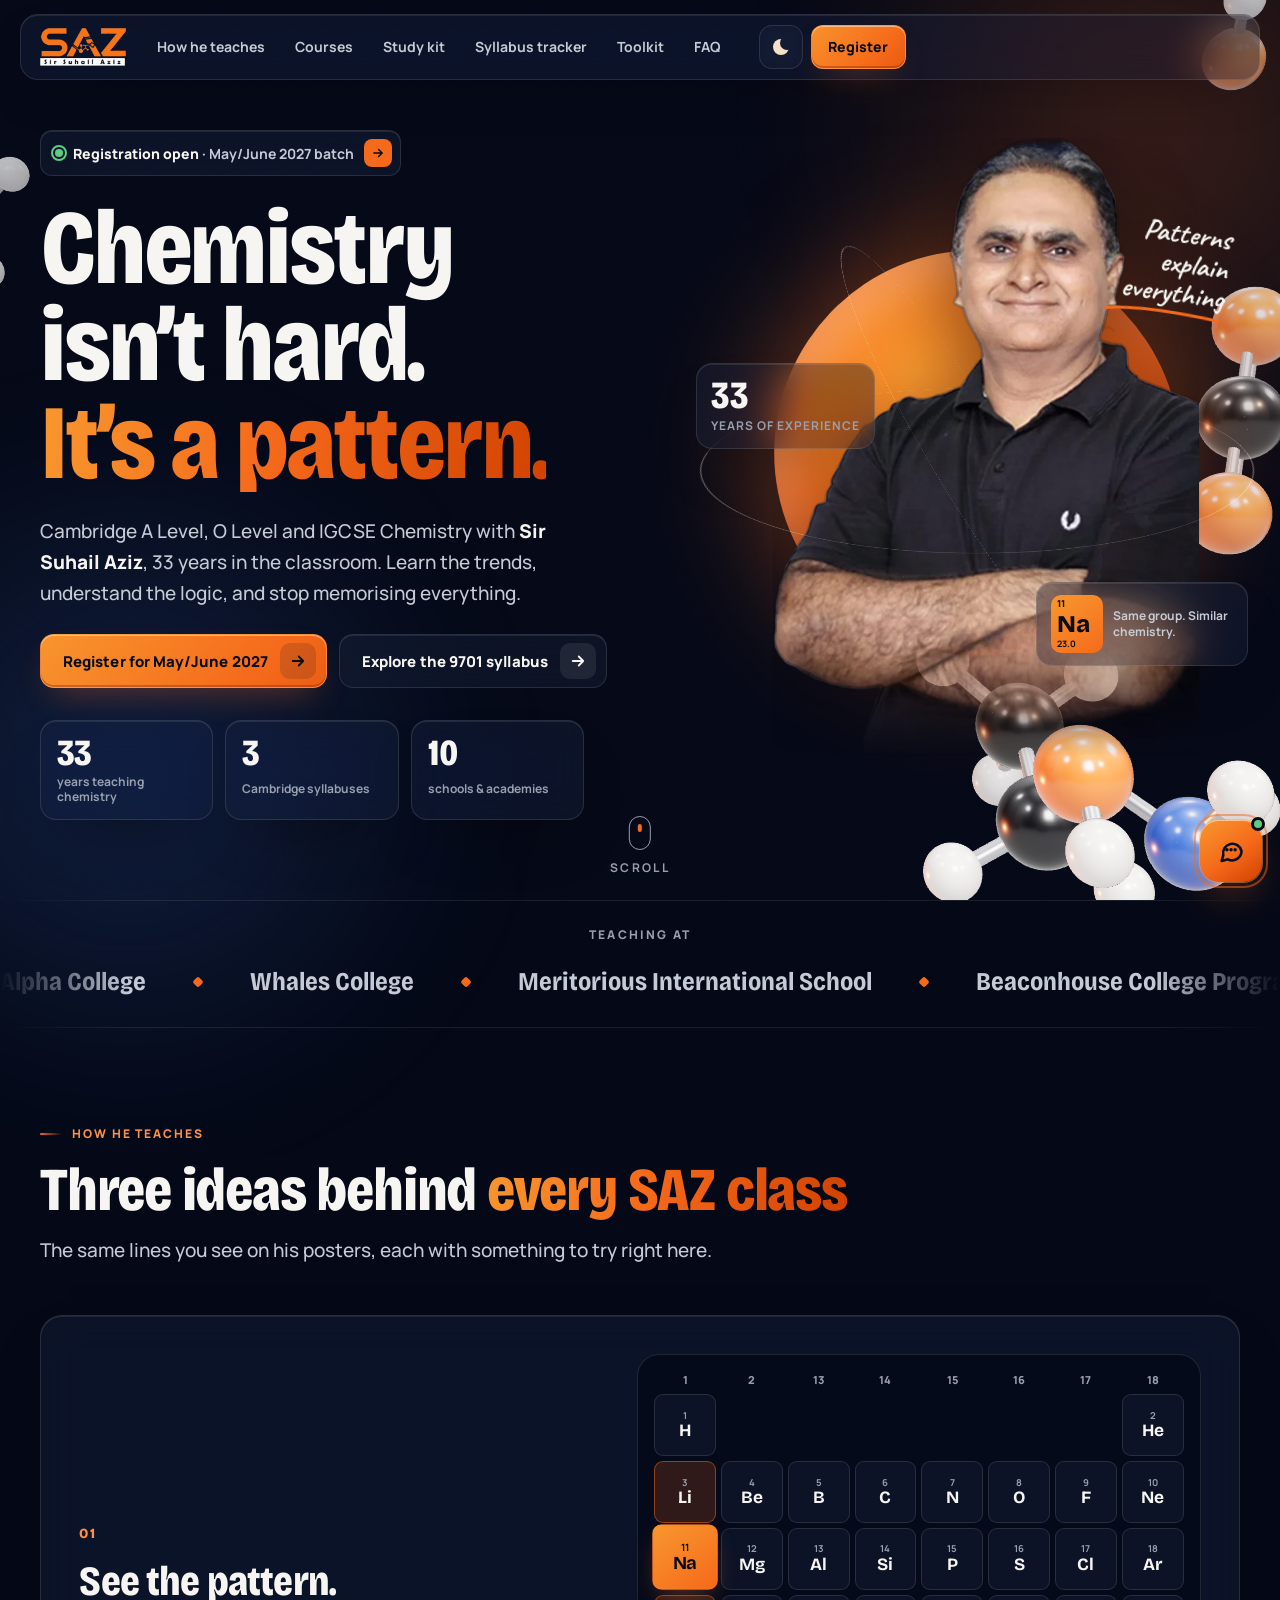
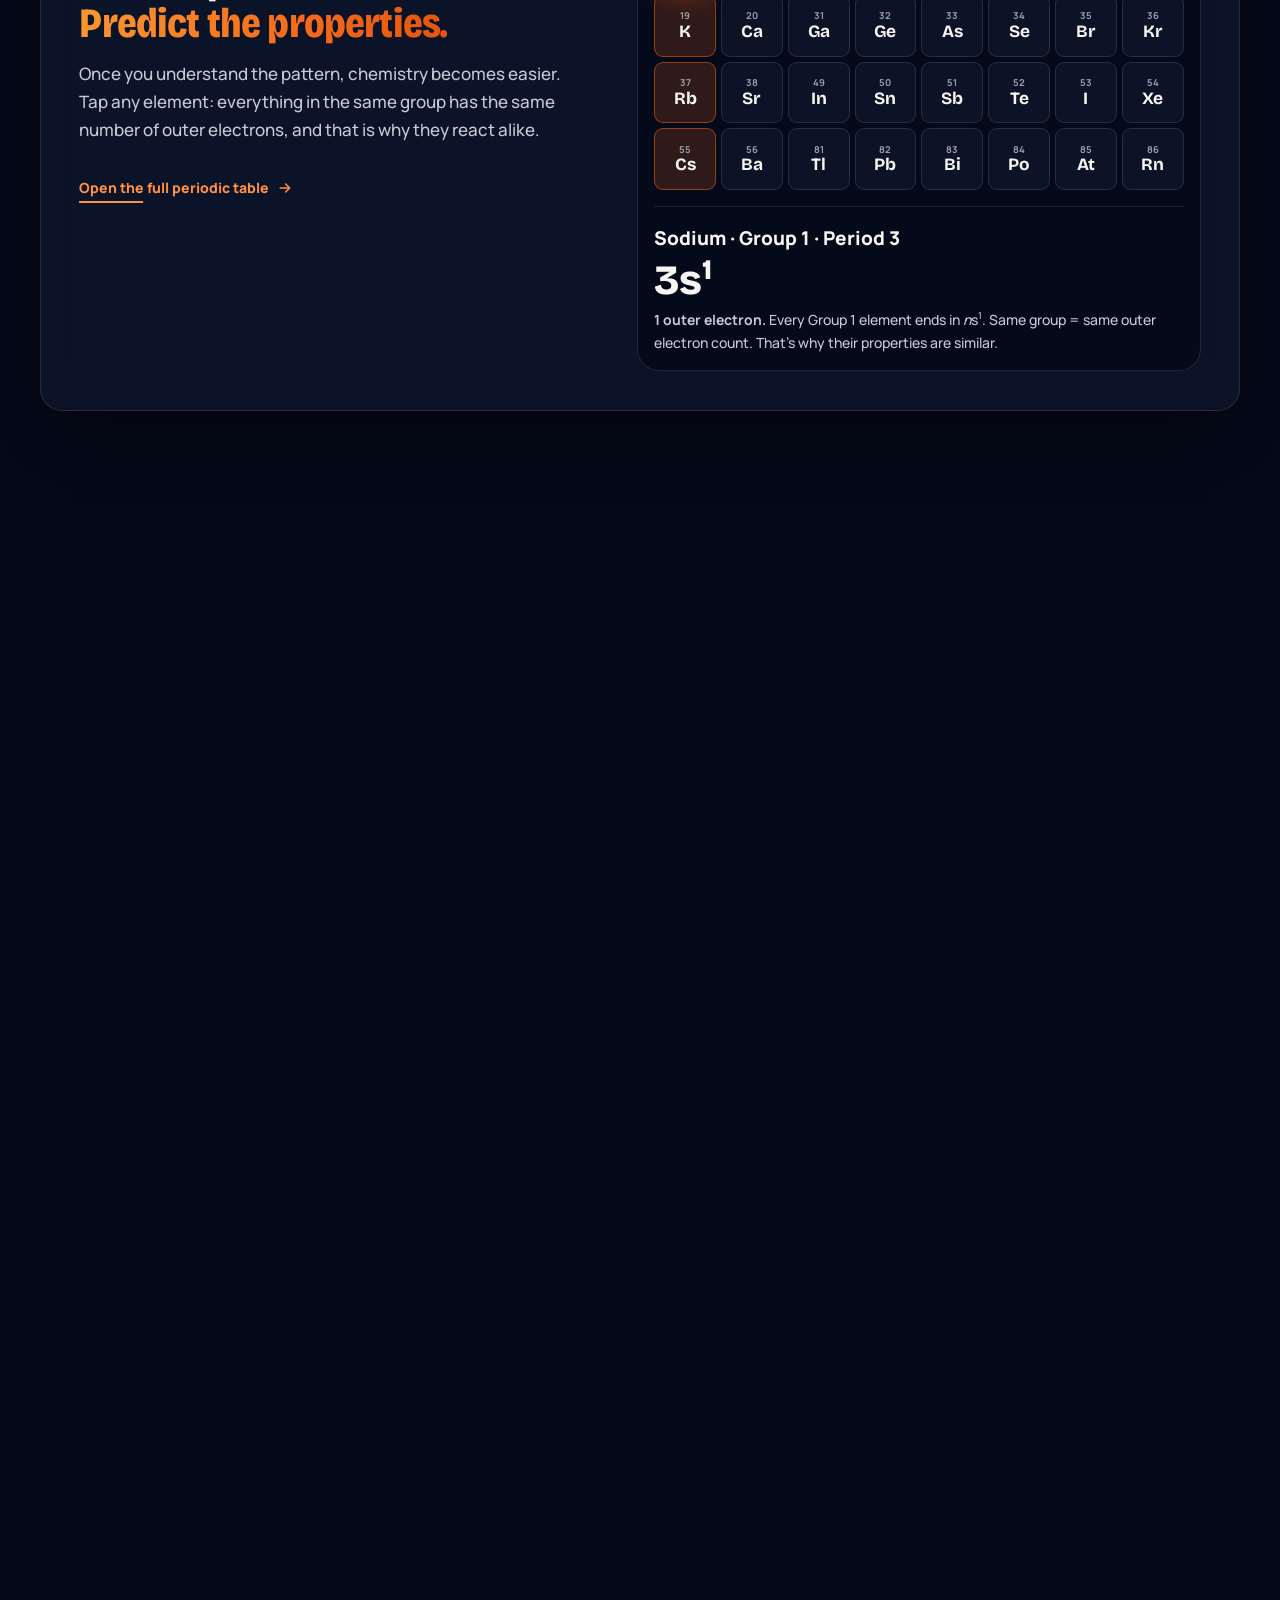
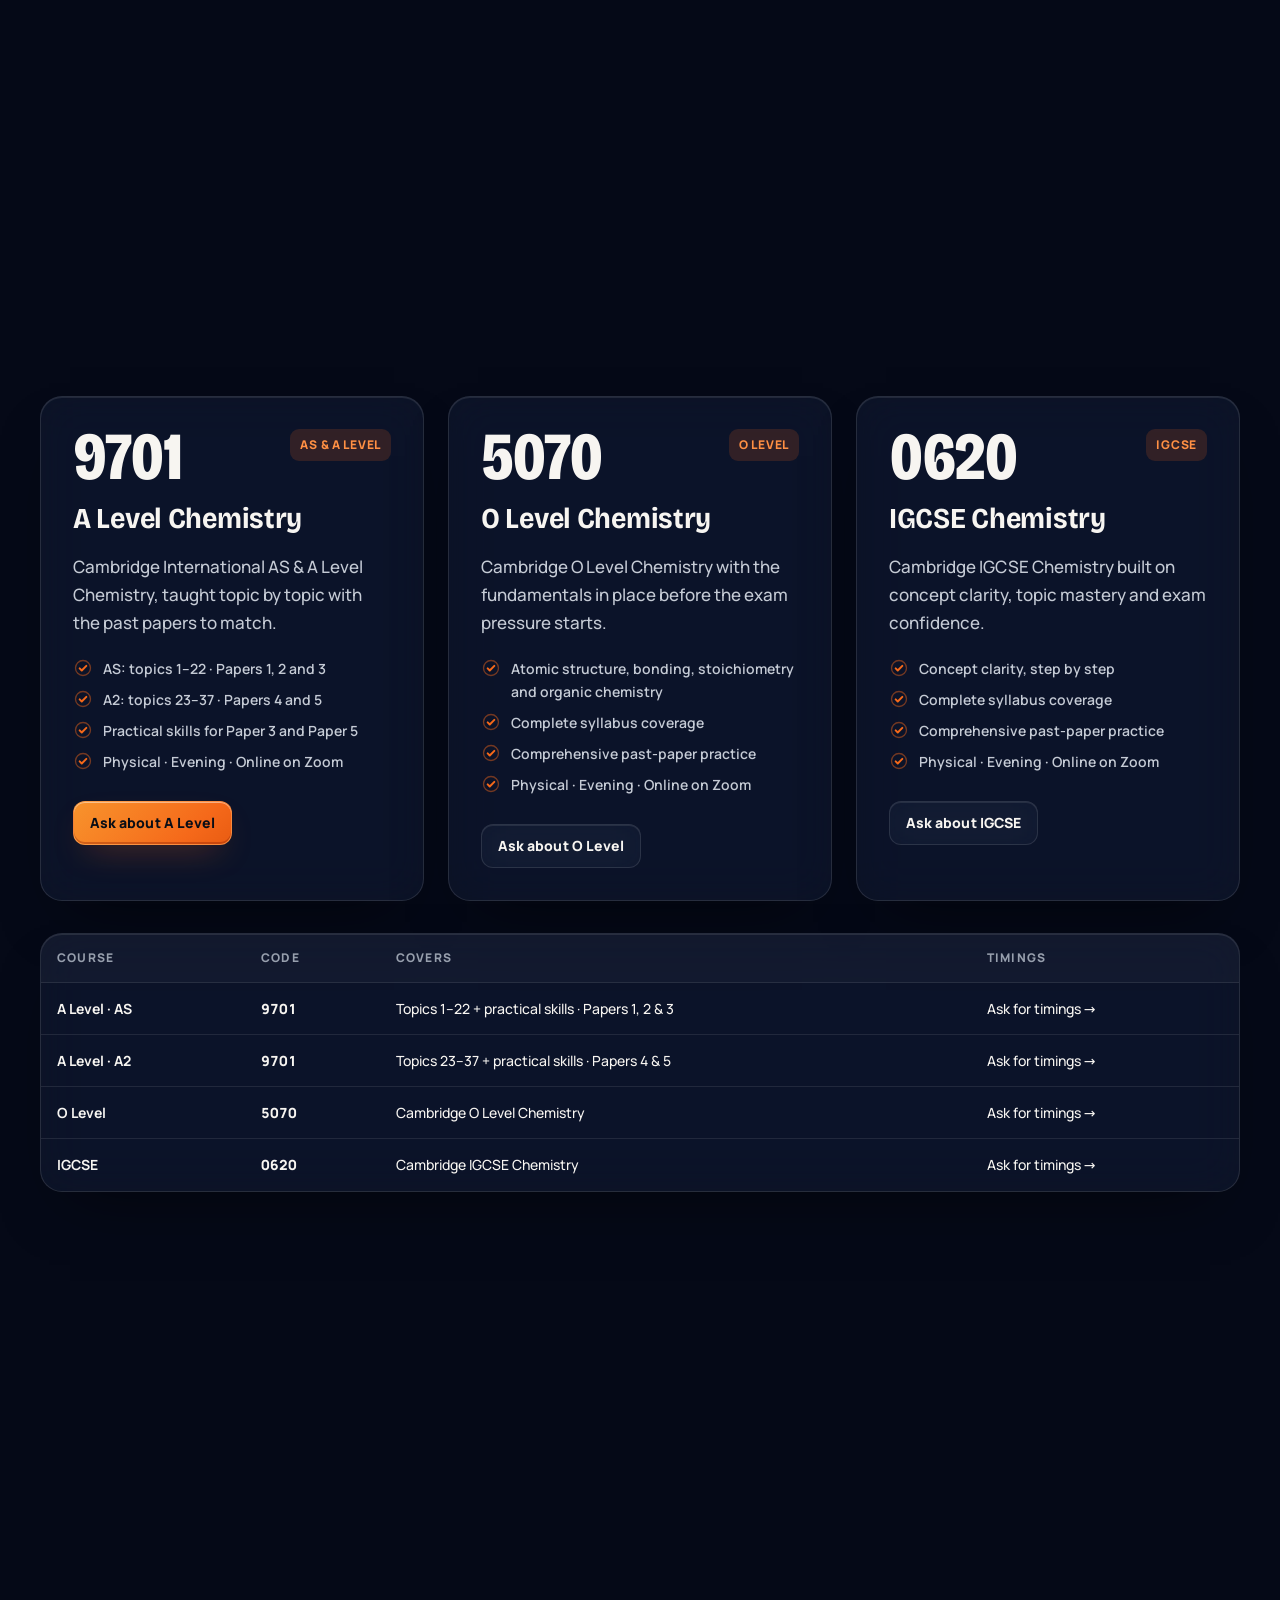
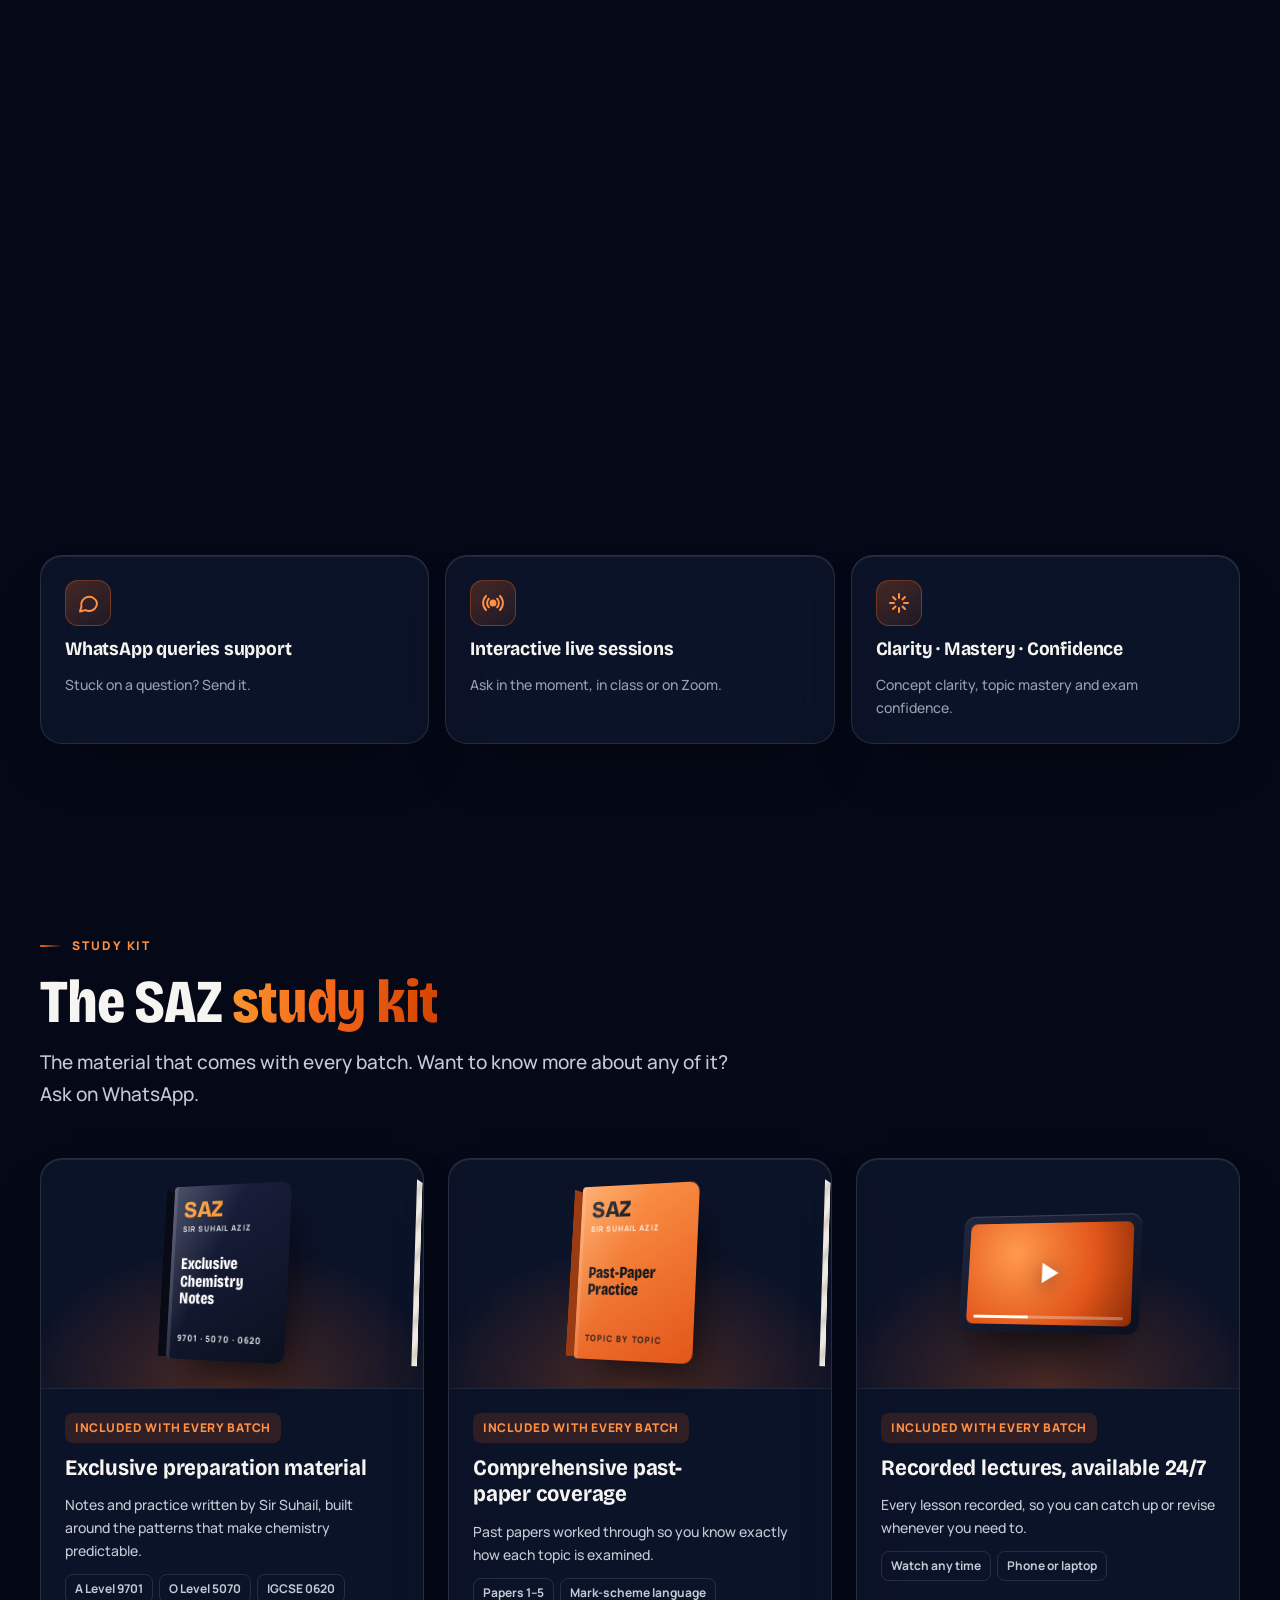
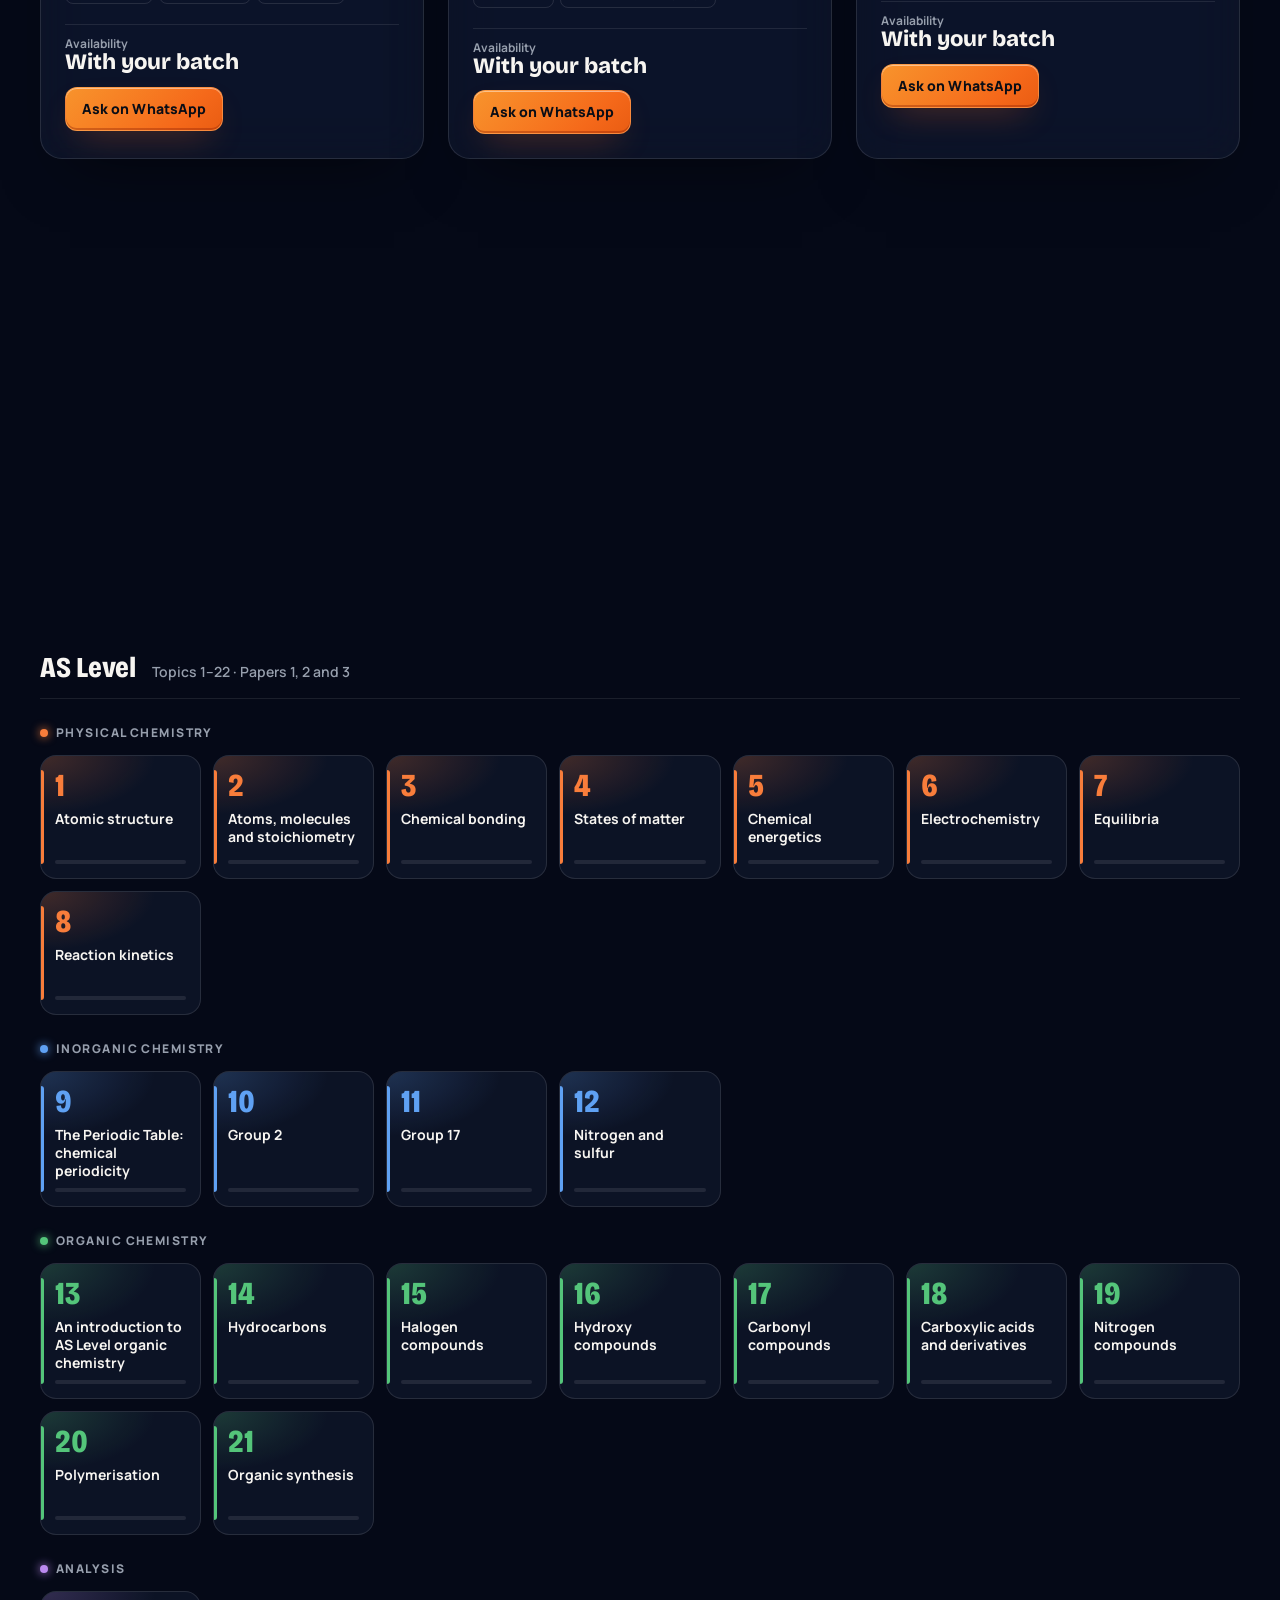
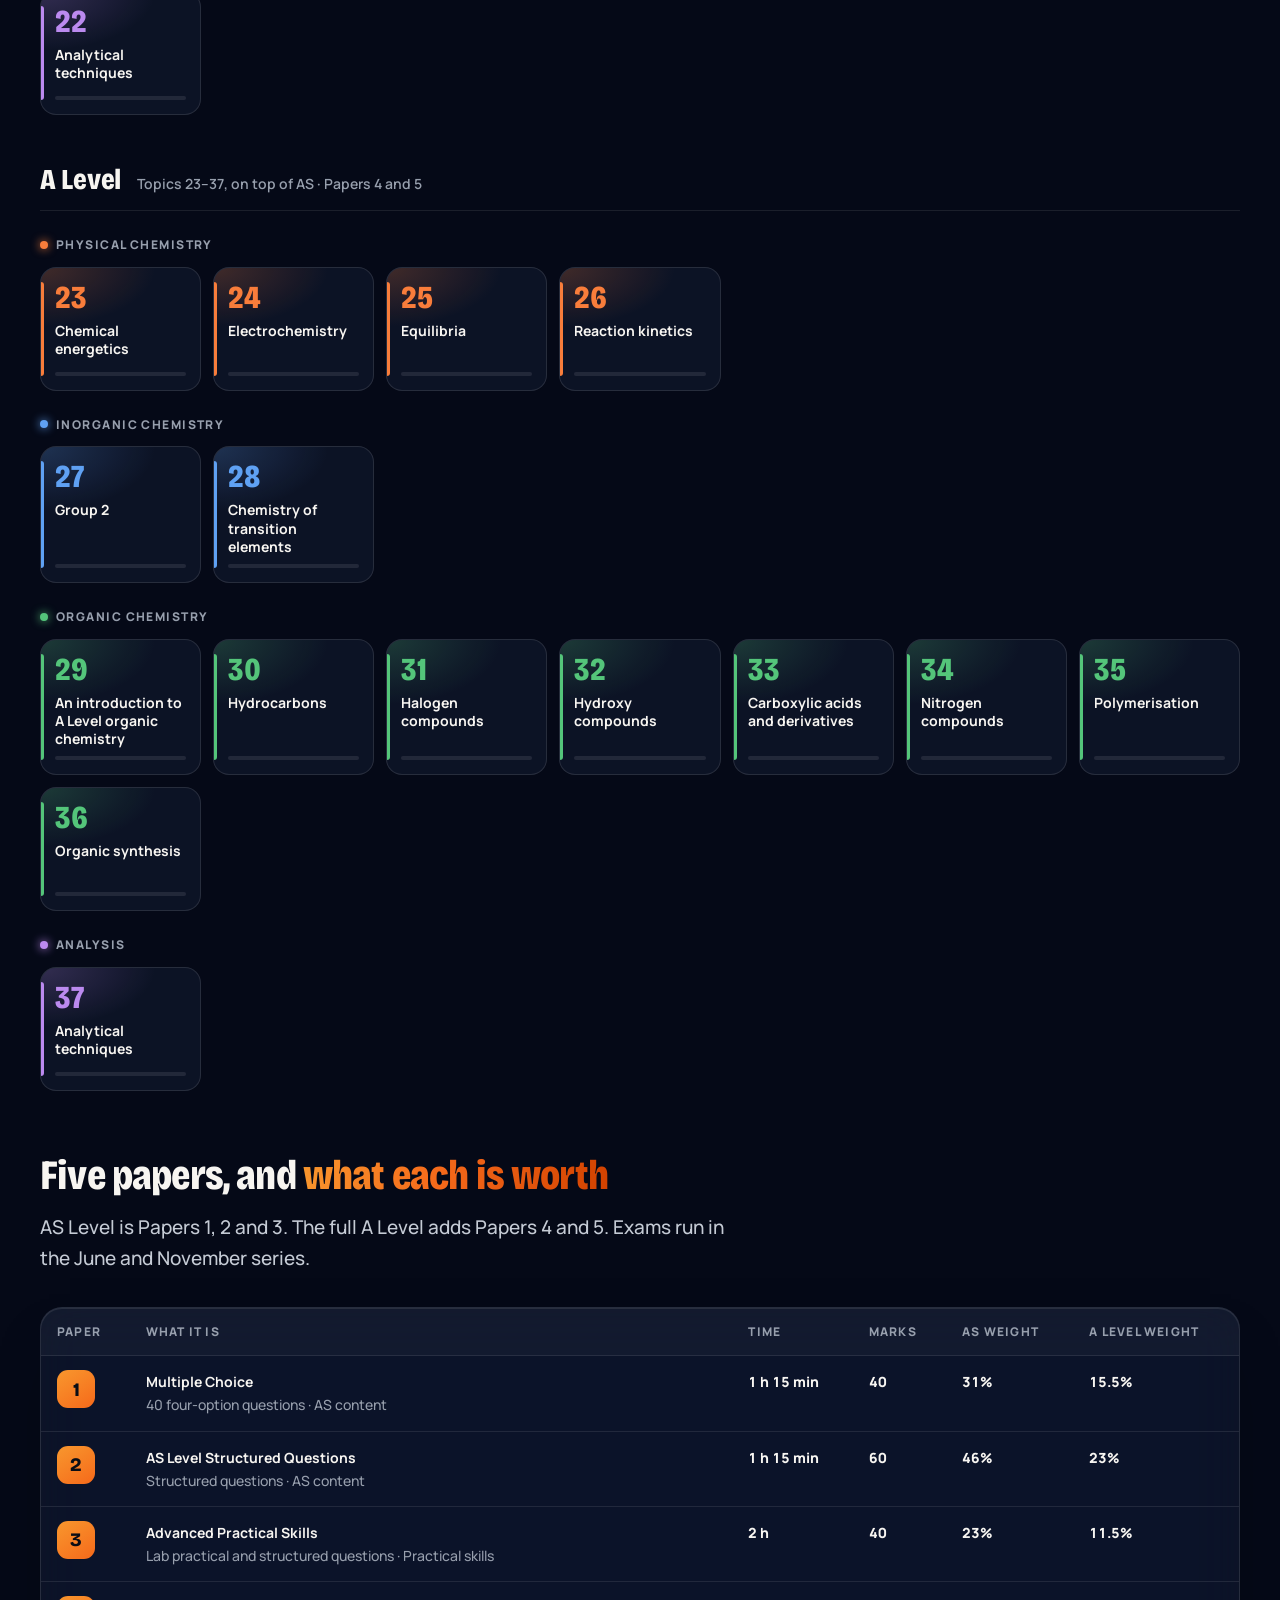
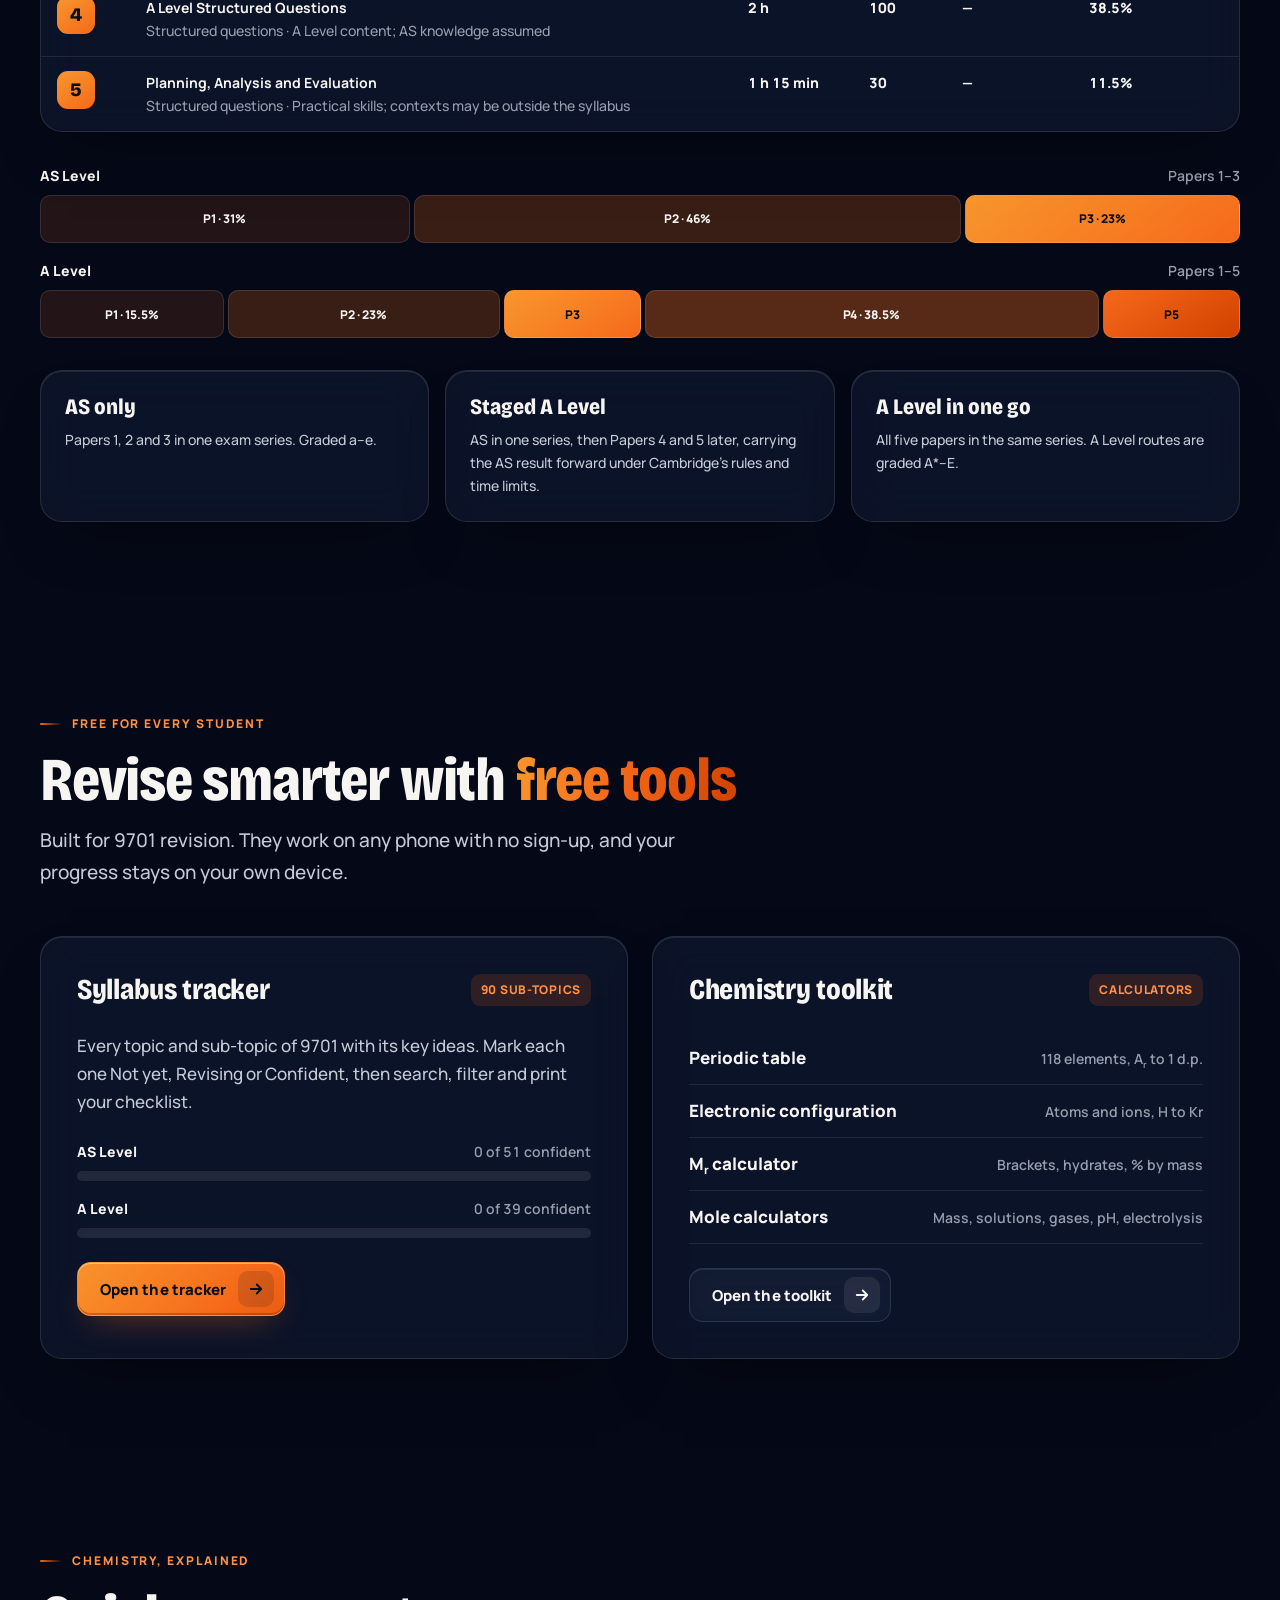
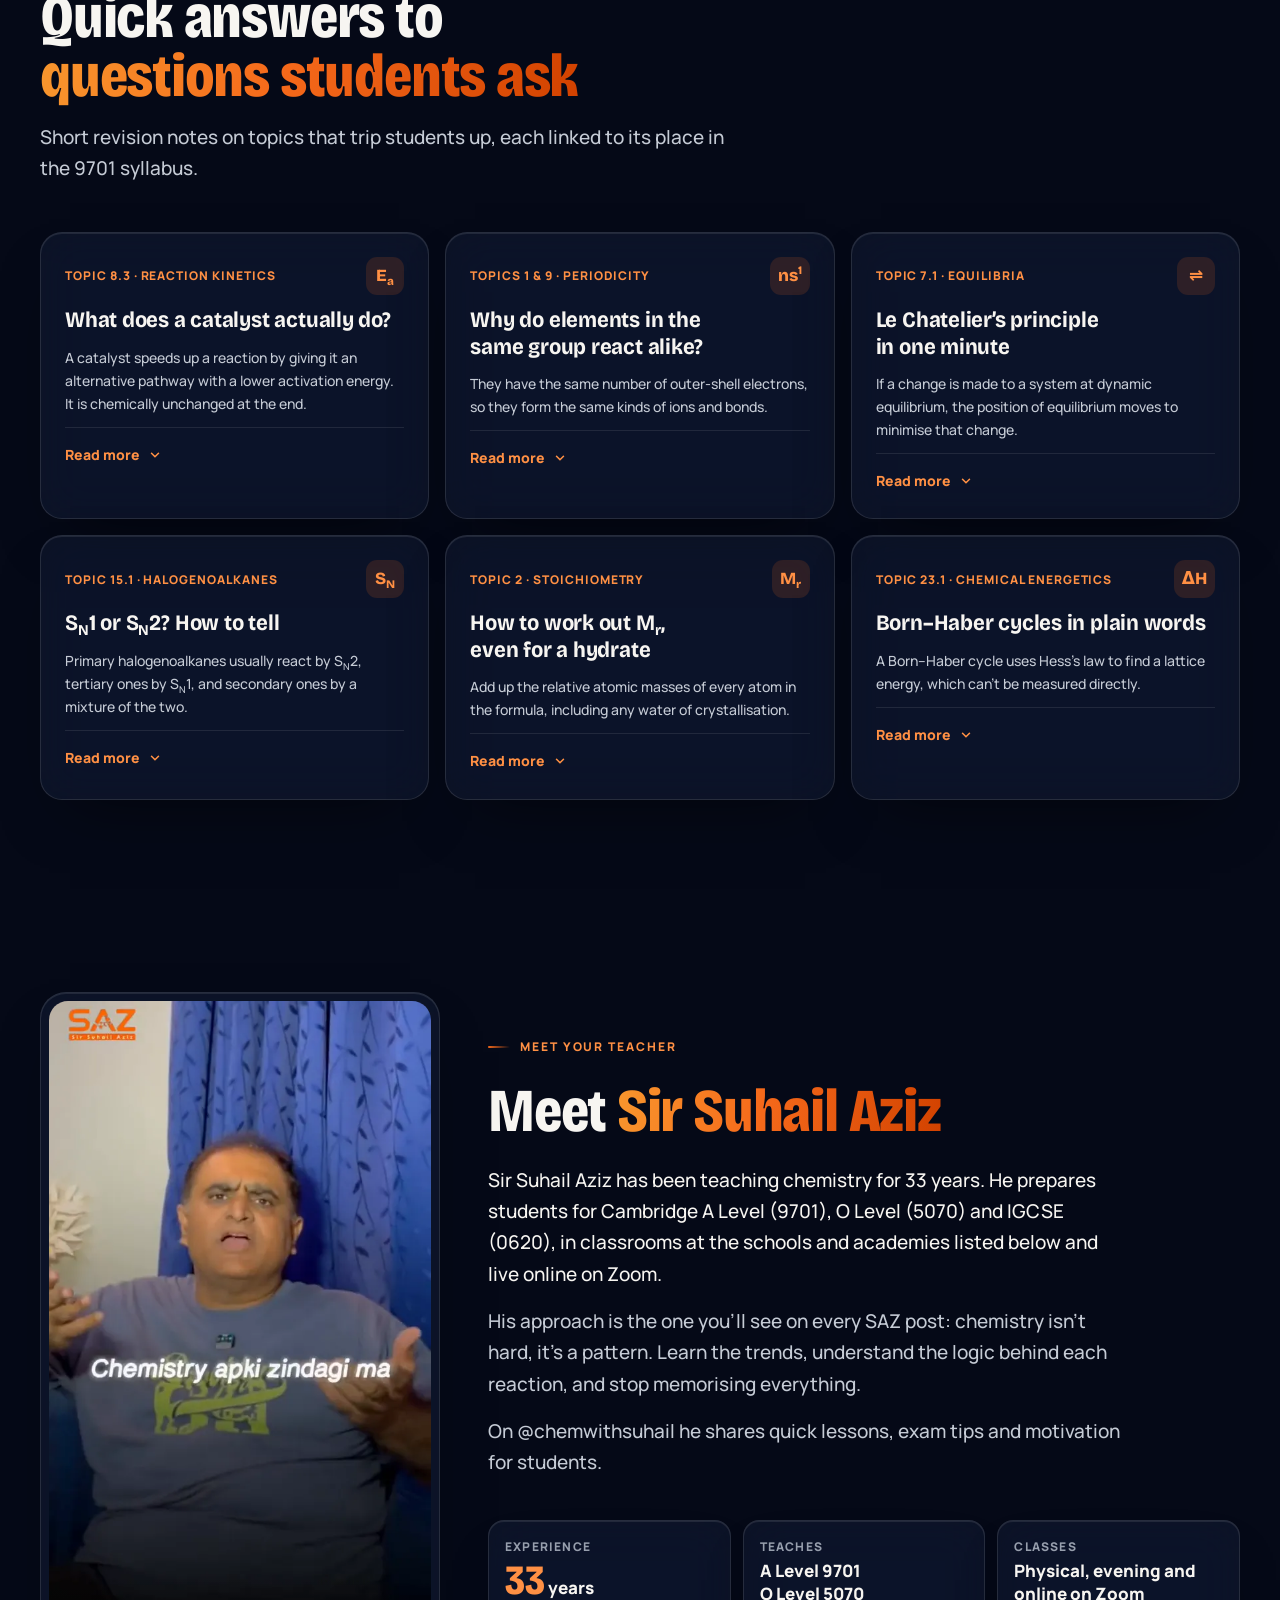
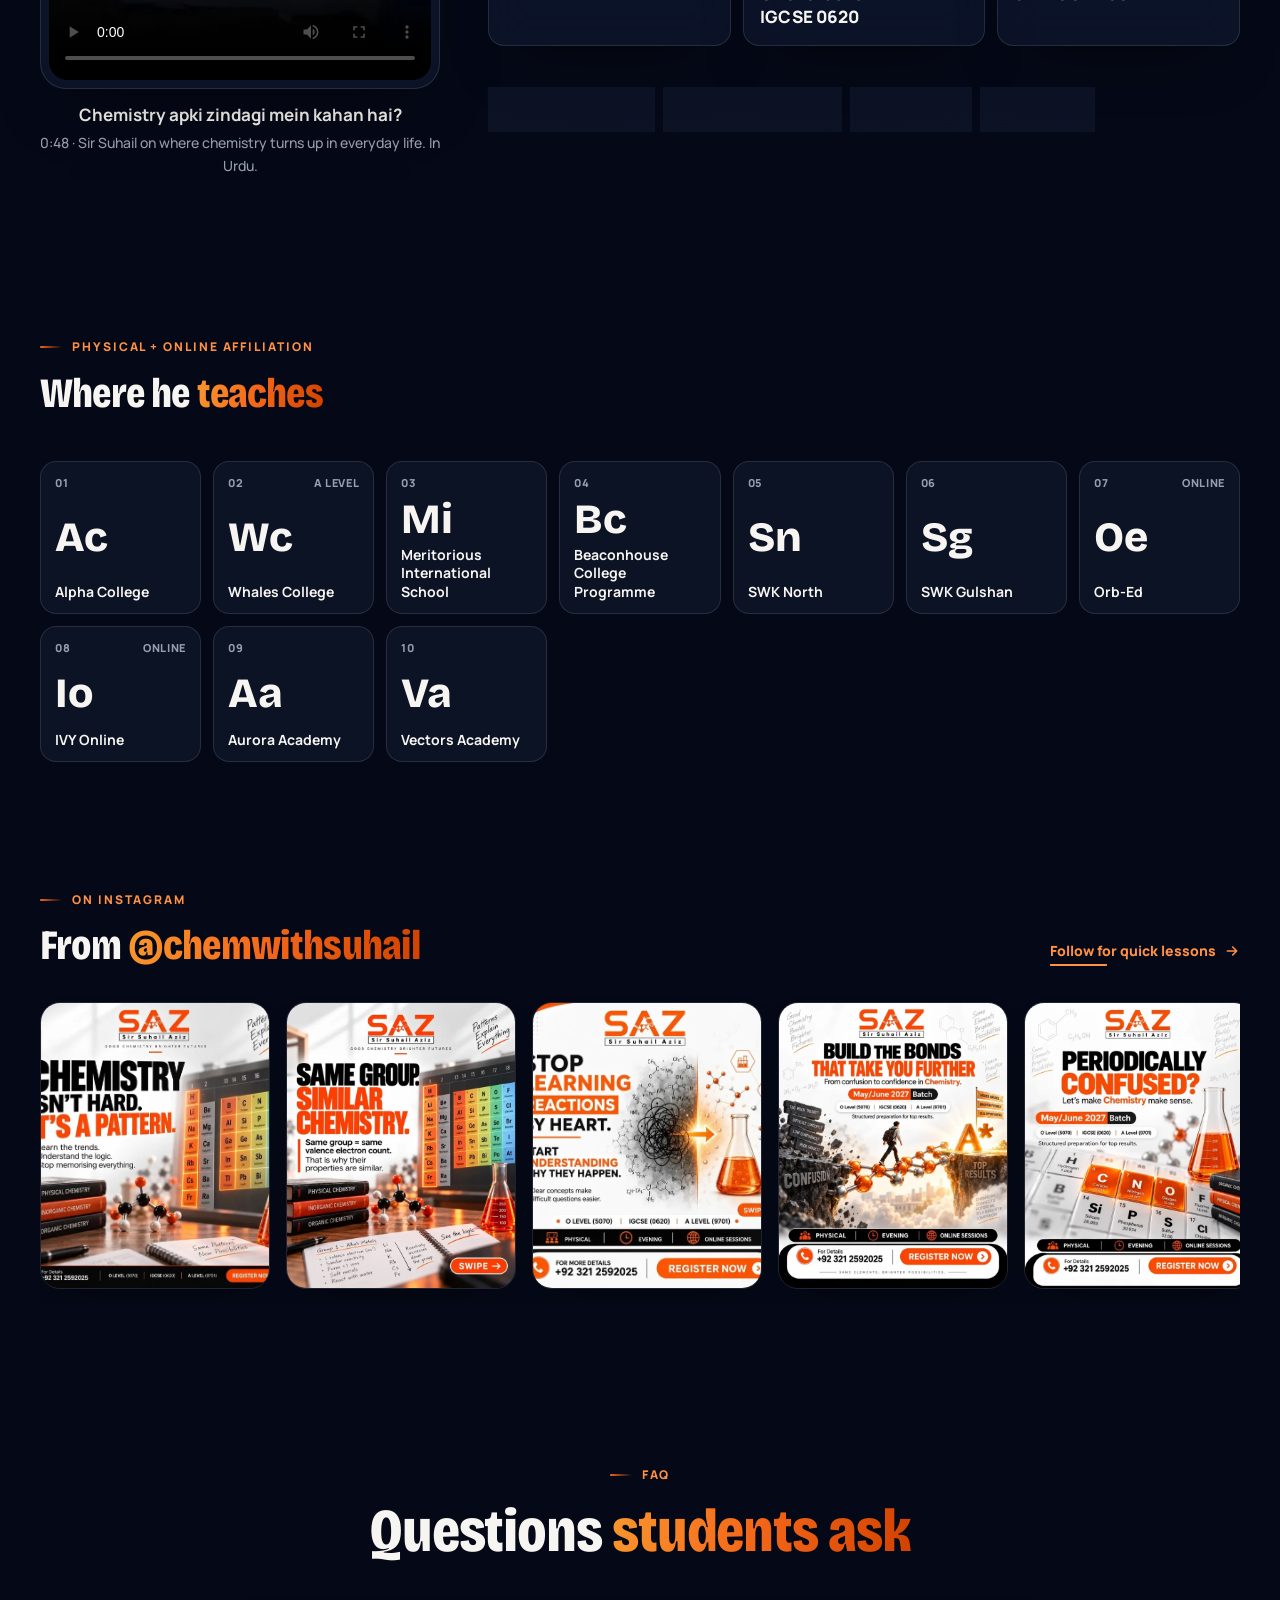
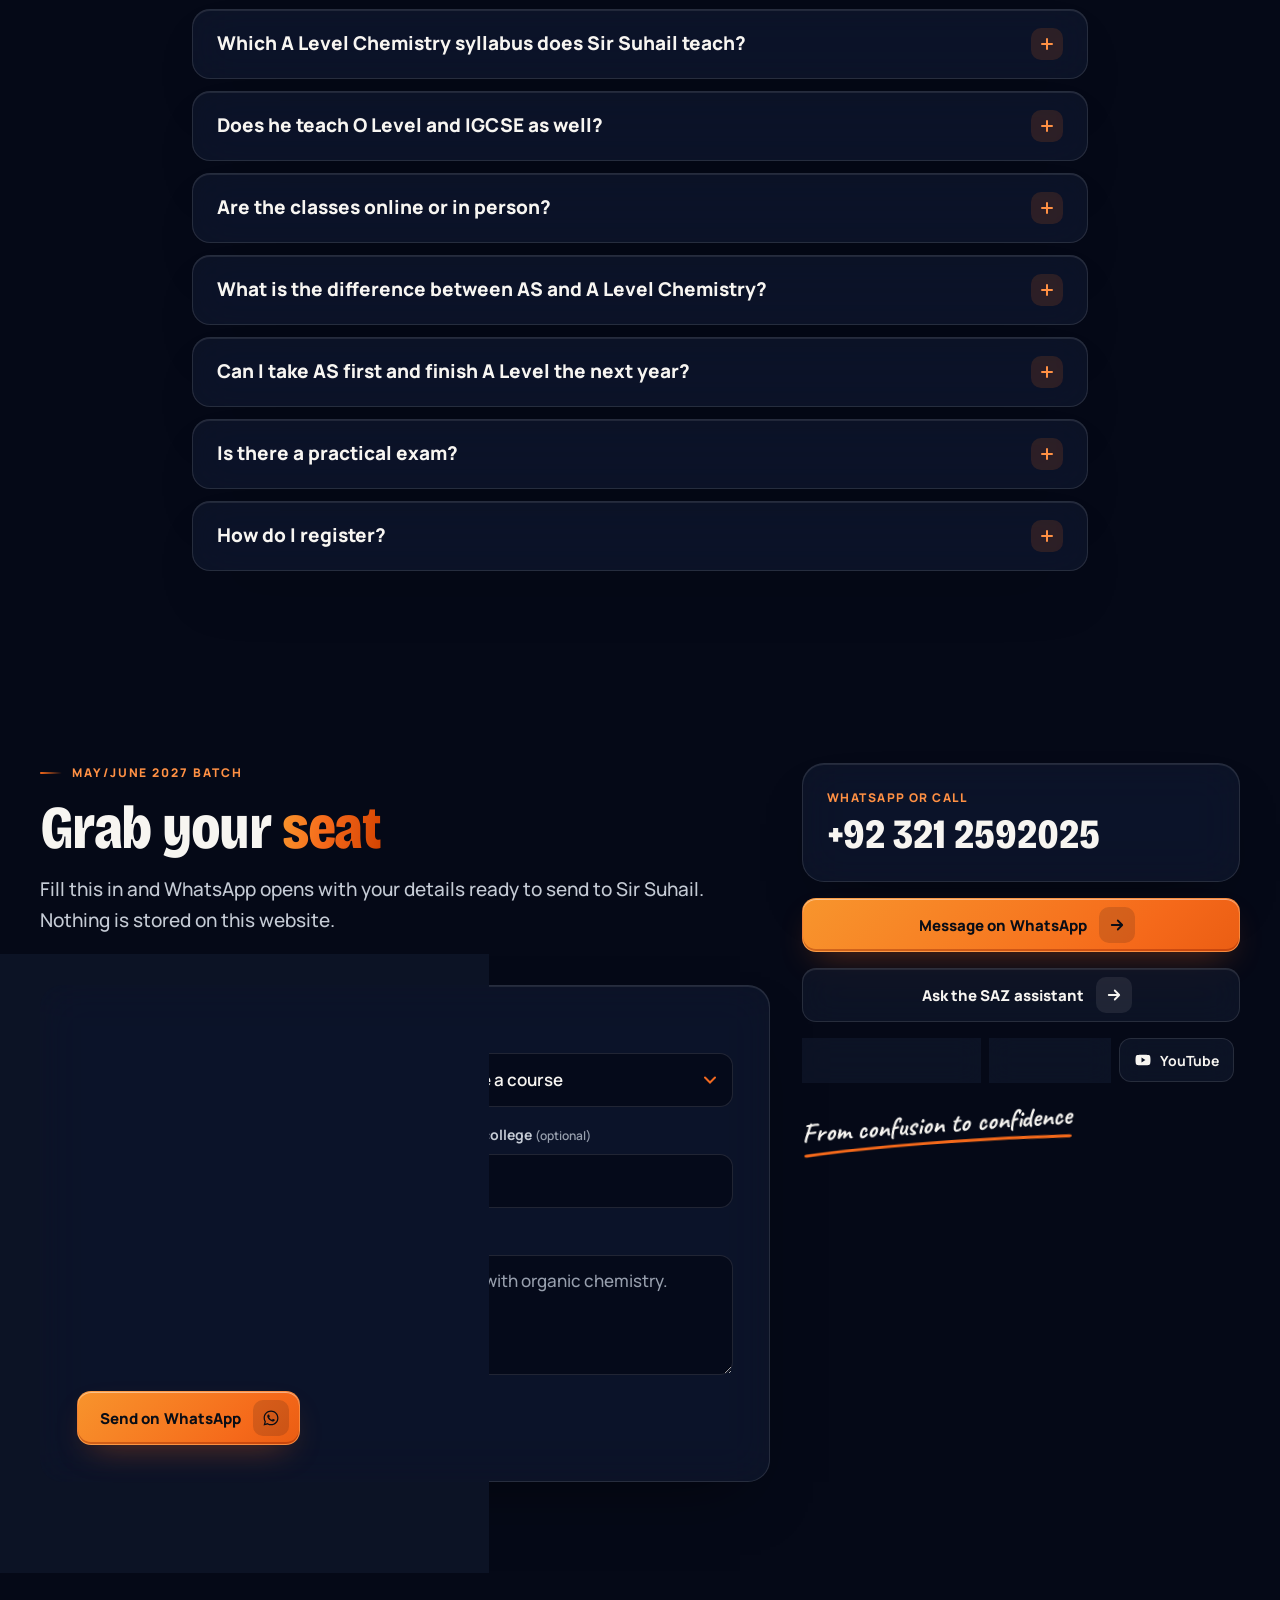
==== commit 89c4c986: "Add files via upload" ====
--- a/index.html
+++ b/index.html
@@ -1,85 +1,155 @@
 <!doctype html>
 <!--
   SAZ · Sir Suhail Aziz — index.html
-  Everything this page needs (styles, fonts, scripts, images and videos) is inside this one file.
-  To change the phone number, batch, timings or links, edit the SITE SETTINGS
-  block in the first <script> near the bottom. It appears in all three pages,
-  so make the same change in index.html, syllabus.html and toolkit.html.
+  Everything this page needs (styles, fonts, 3D engine, scripts, images and videos) is inside this one file.
+  To change the phone number, batch, timings or links, edit the SITE SETTINGS block in the
+  first <script> near the bottom. Make the same change in index.html, syllabus.html and toolkit.html.
 -->
-<html lang="en">
+<html lang="en" class="no-js">
 <head>
   <meta charset="utf-8">
-  <meta name="viewport" content="width=device-width, initial-scale=1">
-  <title>Sir Suhail Aziz — A Level Chemistry 9701 · O Level 5070 · IGCSE 0620 | SAZ</title>
-  <meta name="description" content="Cambridge A Level Chemistry (9701) with Sir Suhail Aziz — 33 years of experience. O Level (5070) and IGCSE (0620) too. Physical, evening and online classes, plus a free 9701 syllabus tracker, periodic table and chemistry calculators.">
-  <meta name="theme-color" content="#f26a21">
+  <meta name="viewport" content="width=device-width, initial-scale=1, viewport-fit=cover">
+  <title>A Level Chemistry Tutor in Karachi — Sir Suhail Aziz (SAZ) </title>
+  <meta name="description" content=" 9701 · O Level 5070 · IGCSE 0620|Cambridge A Level Chemistry (9701), O Level (5070) and IGCSE (0620) with Sir Suhail Aziz — 33 years of teaching. Physical, evening and online classes in Karachi and on Zoom, plus a free 9701 syllabus tracker, periodic table and chemistry calculators.">
+  <meta name="theme-color" content="#0b1020">
+  <meta name="robots" content="index, follow">
+  <meta name="author" content="Sir Suhail Aziz">
   <meta property="og:type" content="website">
-  <meta property="og:title" content="Chemistry isn’t hard. It’s a pattern. — Sir Suhail Aziz (SAZ)">
-  <meta property="og:description" content="A Level Chemistry 9701, O Level 5070 and IGCSE 0620 with Sir Suhail Aziz. 33 years of experience. Physical, evening and online classes.">
+  <meta property="og:site_name" content="SAZ — Sir Suhail Aziz">
+  <meta property="og:title" content="A Level Chemistry Tutor in Karachi — Sir Suhail Aziz (SAZ) ">
+  <meta property="og:description" content=" 9701 · O Level 5070 · IGCSE 0620|Cambridge A Level Chemistry (9701), O Level (5070) and IGCSE (0620) with Sir Suhail Aziz — 33 years of teaching. Physical, evening and online classes in Karachi and on Zoom, plus a free 9701 syllabus tracker, periodic table and chemistry calculators.">
+  <meta property="og:locale" content="en_PK">
   <meta name="twitter:card" content="summary">
   <link rel="icon" type="image/png" href="[data-uri]">
   <link rel="apple-touch-icon" href="[data-uri]">
-  <script>try{var t=localStorage.getItem("saz.theme");if(t)document.documentElement.setAttribute("data-theme",t);else if(matchMedia("(prefers-color-scheme: dark)").matches)document.documentElement.setAttribute("data-theme","dark")}catch(e){}</script>
-  <style>
-@font-face{font-family:"Anton";src:url([data-uri]) format("woff2");font-weight:400;font-style:normal;font-display:swap}
-@font-face{font-family:"Archivo";src:url([data-uri]) format("woff2");font-weight:100 900;font-style:normal;font-display:swap}
-@font-face{font-family:"Kalam";src:url([data-uri]) format("woff2");font-weight:700;font-style:normal;font-display:swap}
-/* Hallmark · macrostructure: Workbench (tool-led teacher site) · tone: technical-editorial, poster-voiced · anchor hue: SAZ orange 44°
- * theme: studied-DNA (source: SAZ posters supplied by client) · paper oklch(98.8% 0.002 60) · accent oklch(68.3% 0.185 44) · navy oklch(20.6% 0.034 265.5)
- * fonts: Anton (display, roman) + Archivo (body) + Kalam (annotation) · nav: N6 masthead · footer: Ft5 statement
- * Hallmark · pre-emit critique: P5 H4 E4 S5 R4 V5
- */
-
-/* =========================================================
-   1. TOKENS
-   ========================================================= */
+  <script>(function(){var d=document.documentElement,t=null;try{t=localStorage.getItem("saz.theme")}catch(e){}d.setAttribute("data-theme",t==="light"?"light":"dark");})();</script>
+  <style>@font-face{font-family:"Bricolage Grotesque";src:url([data-uri]) format("woff2");font-weight:200 800;font-stretch:75% 100%;font-style:normal;font-display:swap}@font-face{font-family:"Manrope";src:url([data-uri]) format("woff2");font-weight:200 800;font-style:normal;font-display:swap}@font-face{font-family:"Caveat";src:url([data-uri]) format("woff2");font-weight:700;font-style:normal;font-display:swap}/* =====================================================================
+   SAZ · Sir Suhail Aziz — premium stylesheet
+   Dark (default) and light themes · glass surfaces over a live 3D scene
+   ===================================================================== */
+
+/* ---------- 1. Tokens ---------- */
 :root {
-  --font-display: "Anton", "Archivo", Impact, "Arial Narrow", sans-serif;
-  --font-body: "Archivo", system-ui, -apple-system, "Segoe UI", Roboto, sans-serif;
-  --font-note: "Kalam", "Segoe Print", "Bradley Hand", cursive;
+  --font-display: "Bricolage Grotesque", "Manrope", system-ui, sans-serif;
+  --font-body: "Manrope", system-ui, -apple-system, "Segoe UI", Roboto, sans-serif;
+  --font-hand: "Caveat", "Segoe Print", cursive;
 
   /* brand */
-  --color-orange: oklch(68.3% 0.185 44);
-  --color-orange-hover: oklch(63.5% 0.19 42);
-  --color-orange-text: oklch(54.5% 0.18 40);
-  --color-orange-soft: oklch(94.5% 0.035 55);
-  --color-navy: oklch(20.6% 0.034 265.5);
-  --color-navy-2: oklch(25.5% 0.045 266);
-  --color-black: oklch(17.5% 0.004 265);
-  --color-white: oklch(99.2% 0.002 80);
-  --color-on-orange: oklch(17.5% 0.004 265);
-  --color-on-dark: oklch(97% 0.004 80);
-  --color-on-dark-2: oklch(82% 0.014 262);
-  --color-on-dark-rule: oklch(36% 0.04 266);
-
-  /* surfaces */
-  --color-paper: oklch(98.8% 0.002 60);
-  --color-paper-2: oklch(96.3% 0.004 60);
-  --color-paper-3: oklch(92.8% 0.006 60);
-  --color-ink: oklch(18% 0.005 265);
-  --color-ink-2: oklch(35% 0.01 265);
-  --color-ink-3: oklch(47% 0.012 265);
-  --color-rule: oklch(87.5% 0.007 60);
-  --color-rule-strong: oklch(18% 0.005 265);
-  --color-focus: oklch(55% 0.2 255);
-  --color-notebook-line: oklch(89% 0.03 250);
-
-  /* state */
-  --color-ok: oklch(52% 0.13 150);
-  --color-ok-soft: oklch(93% 0.05 150);
-  --color-mid: oklch(70% 0.15 80);
-  --color-mid-soft: oklch(94.5% 0.06 90);
-  --color-err: oklch(53% 0.2 27);
-  --color-err-soft: oklch(94.5% 0.035 27);
-
-  /* syllabus branches */
-  --c-phys: oklch(64% 0.17 44);   --c-phys-bg: oklch(94.5% 0.035 55);
-  --c-inorg: oklch(52% 0.13 255); --c-inorg-bg: oklch(94% 0.03 255);
-  --c-org: oklch(56% 0.13 150);   --c-org-bg: oklch(94.5% 0.04 150);
-  --c-anal: oklch(52% 0.15 305);  --c-anal-bg: oklch(94.5% 0.035 305);
-  --c-prac: oklch(42% 0.01 265);  --c-prac-bg: oklch(93% 0.005 265);
-
-  /* periodic table categories */
+  --orange: oklch(68.5% 0.19 44);
+  --orange-2: oklch(76% 0.16 62);
+  --orange-deep: oklch(58% 0.19 38);
+  --orange-glow: oklch(68.5% 0.19 44 / 0.45);
+  --navy: oklch(15.5% 0.035 266);
+  --ink-on-orange: oklch(16% 0.02 266);
+
+  /* dark theme (default) */
+  --bg: oklch(14.5% 0.032 266);
+  --bg-2: oklch(18.5% 0.038 266);
+  --bg-3: oklch(23% 0.045 266);
+  --text: oklch(97% 0.006 80);
+  --text-2: oklch(84% 0.016 262);
+  --text-3: oklch(70% 0.022 262);
+  --accent-text: oklch(76% 0.16 52);
+  --glass: oklch(26% 0.045 266 / 0.42);
+  --glass-strong: oklch(22% 0.045 266 / 0.72);
+  --panel: oklch(17.5% 0.038 266 / 0.94);
+  --glass-border: oklch(100% 0 0 / 0.11);
+  --glass-hi: oklch(100% 0 0 / 0.09);
+  --line: oklch(100% 0 0 / 0.09);
+  --shadow: oklch(5% 0.03 266 / 0.55);
+  --field: oklch(12% 0.03 266 / 0.55);
+  --aurora-1: oklch(68% 0.19 44 / 0.28);
+  --aurora-2: oklch(55% 0.16 262 / 0.28);
+  --fog: #0b1020;
+  --ok: oklch(76% 0.15 152);
+  --ok-soft: oklch(76% 0.15 152 / 0.16);
+  --mid: oklch(83% 0.15 85);
+  --mid-soft: oklch(83% 0.15 85 / 0.16);
+  --err: oklch(70% 0.18 25);
+  --err-soft: oklch(70% 0.18 25 / 0.16);
+  --focus: oklch(78% 0.14 240);
+
+  --c-phys: oklch(72% 0.17 46);
+  --c-inorg: oklch(70% 0.14 255);
+  --c-org: oklch(74% 0.15 152);
+  --c-anal: oklch(72% 0.15 305);
+  --c-prac: oklch(80% 0.02 265);
+
+  --el-alk: oklch(40% 0.09 32);
+  --el-ae: oklch(42% 0.08 70);
+  --el-tm: oklch(36% 0.06 250);
+  --el-pt: oklch(38% 0.05 205);
+  --el-md: oklch(40% 0.07 150);
+  --el-nm: oklch(42% 0.07 105);
+  --el-hal: oklch(39% 0.06 175);
+  --el-ng: oklch(38% 0.07 300);
+  --el-ln: oklch(37% 0.05 340);
+  --el-an: oklch(36% 0.05 15);
+  --el-ink: oklch(97% 0.006 80);
+
+  /* type */
+  --text-xs: 0.75rem;
+  --text-sm: 0.875rem;
+  --text-base: 1rem;
+  --text-md: 1.0625rem;
+  --text-lg: 1.1875rem;
+  --text-xl: 1.375rem;
+  --text-2xl: clamp(1.45rem, 1.2rem + 1vw, 1.8rem);
+  --text-3xl: clamp(1.8rem, 1.3rem + 2.2vw, 2.6rem);
+  --text-4xl: clamp(2.2rem, 1.4rem + 3.6vw, 3.8rem);
+  --text-hero: clamp(3rem, 1.2rem + 7.2vw, 6.6rem);
+
+  /* space */
+  --s-1: 4px; --s-2: 8px; --s-3: 12px; --s-4: 16px; --s-5: 24px; --s-6: 32px; --s-7: 48px; --s-8: 64px; --s-9: 96px;
+  --section: clamp(64px, 5vw + 32px, 112px);
+  --gutter: clamp(16px, 4vw, 40px);
+  --page: 1240px;
+
+  --r-sm: 10px;
+  --r-md: 14px;
+  --r-lg: 22px;
+  --r-xl: 30px;
+
+  --ease-out: cubic-bezier(0.16, 1, 0.3, 1);
+  --ease-in-out: cubic-bezier(0.65, 0, 0.35, 1);
+  --ease-spring: cubic-bezier(0.34, 1.4, 0.64, 1);
+  --d-1: 160ms; --d-2: 280ms; --d-3: 520ms; --d-4: 900ms;
+
+  --nav-h: 66px;
+  color-scheme: dark;
+}
+
+:root[data-theme="light"] {
+  --bg: oklch(97.6% 0.007 70);
+  --bg-2: oklch(94.8% 0.01 70);
+  --bg-3: oklch(91% 0.014 70);
+  --text: oklch(20% 0.035 266);
+  --text-2: oklch(36% 0.03 266);
+  --text-3: oklch(48% 0.025 266);
+  --accent-text: oklch(55% 0.18 40);
+  --glass: oklch(100% 0 0 / 0.55);
+  --glass-strong: oklch(100% 0 0 / 0.82);
+  --panel: oklch(99% 0.004 70 / 0.95);
+  --glass-border: oklch(25% 0.04 266 / 0.1);
+  --glass-hi: oklch(100% 0 0 / 0.9);
+  --line: oklch(25% 0.04 266 / 0.1);
+  --shadow: oklch(30% 0.05 266 / 0.16);
+  --field: oklch(100% 0 0 / 0.75);
+  --aurora-1: oklch(75% 0.15 50 / 0.3);
+  --aurora-2: oklch(72% 0.1 250 / 0.25);
+  --fog: #f6f3ef;
+  --ok: oklch(52% 0.13 152);
+  --ok-soft: oklch(52% 0.13 152 / 0.13);
+  --mid: oklch(64% 0.15 75);
+  --mid-soft: oklch(75% 0.15 85 / 0.2);
+  --err: oklch(54% 0.2 27);
+  --err-soft: oklch(54% 0.2 27 / 0.1);
+  --focus: oklch(52% 0.2 255);
+  --c-phys: oklch(62% 0.18 44);
+  --c-inorg: oklch(52% 0.15 255);
+  --c-org: oklch(55% 0.14 152);
+  --c-anal: oklch(52% 0.17 305);
+  --c-prac: oklch(40% 0.02 265);
   --el-alk: oklch(88% 0.075 32);
   --el-ae: oklch(90% 0.07 70);
   --el-tm: oklch(90% 0.04 245);
@@ -90,1101 +160,1111 @@
   --el-ng: oklch(90% 0.045 300);
   --el-ln: oklch(91.5% 0.03 340);
   --el-an: oklch(89% 0.035 15);
-  --el-ink: oklch(18% 0.005 265);
-  --el-edge: oklch(18% 0.005 265 / 0.18);
-
-  /* paper weight bars */
-  --color-seg-1: oklch(30% 0.02 265);
-  --color-seg-2: oklch(42% 0.025 265);
-  --color-seg-4: oklch(22% 0.01 265);
-  --color-seg-5: oklch(58% 0.17 44);
-  --color-backdrop: oklch(10% 0.02 266 / 0.72);
-
-  /* type scale */
-  --text-xs: 0.75rem;
-  --text-sm: 0.875rem;
-  --text-base: 1rem;
-  --text-md: 1.0625rem;
-  --text-lg: 1.1875rem;
-  --text-xl: 1.375rem;
-  --text-2xl: clamp(1.5rem, 1.25rem + 1vw, 1.875rem);
-  --text-3xl: clamp(1.9rem, 1.4rem + 2.2vw, 2.75rem);
-  --text-4xl: clamp(2.3rem, 1.5rem + 3.6vw, 3.9rem);
-  --text-display: clamp(3.1rem, 1.5rem + 7.4vw, 7.25rem);
-
-  /* space (4pt) */
-  --space-3xs: 2px;
-  --space-2xs: 4px;
-  --space-xs: 8px;
-  --space-sm: 12px;
-  --space-md: 16px;
-  --space-lg: 24px;
-  --space-xl: 32px;
-  --space-2xl: 48px;
-  --space-3xl: 64px;
-  --space-4xl: 96px;
-  --space-section: clamp(64px, 5vw + 40px, 120px);
-  --gutter: clamp(16px, 4vw, 40px);
-  --page: 1200px;
-
-  --radius-xs: 2px;
-  --radius-sm: 4px;
-  --radius-md: 6px;
-
-  --rule: 1px solid var(--color-rule);
-  --rule-ink: 2px solid var(--color-rule-strong);
-
-  --ease-out: cubic-bezier(0.22, 1, 0.36, 1);
-  --ease-in: cubic-bezier(0.55, 0, 1, 0.45);
-  --ease-in-out: cubic-bezier(0.65, 0, 0.35, 1);
-  --dur-1: 120ms;
-  --dur-2: 200ms;
-  --dur-3: 320ms;
-
-  --shadow-pop: 0 1px 0 var(--color-rule-strong), 0 10px 30px -12px oklch(18% 0.005 265 / 0.35);
-  --header-h: 68px;
-
+  --el-ink: oklch(20% 0.035 266);
   color-scheme: light;
 }
 
-:root[data-theme="dark"] {
-  --color-paper: oklch(17.5% 0.03 266);
-  --color-paper-2: oklch(21% 0.036 266);
-  --color-paper-3: oklch(26% 0.042 266);
-  --color-ink: oklch(96.5% 0.004 80);
-  --color-ink-2: oklch(84% 0.012 262);
-  --color-ink-3: oklch(72% 0.016 262);
-  --color-rule: oklch(32% 0.035 266);
-  --color-rule-strong: oklch(90% 0.006 80);
-  --color-orange-text: oklch(74% 0.16 48);
-  --color-orange-soft: oklch(28% 0.06 45);
-  --color-focus: oklch(74% 0.15 250);
-  --color-notebook-line: oklch(30% 0.04 260);
-  --color-ok: oklch(74% 0.14 150);   --color-ok-soft: oklch(28% 0.05 150);
-  --color-mid: oklch(80% 0.14 85);   --color-mid-soft: oklch(30% 0.05 85);
-  --color-err: oklch(70% 0.17 27);   --color-err-soft: oklch(28% 0.05 27);
-  --c-phys-bg: oklch(29% 0.06 45);
-  --c-inorg-bg: oklch(28% 0.06 255); --c-inorg: oklch(70% 0.13 255);
-  --c-org-bg: oklch(28% 0.05 150);   --c-org: oklch(72% 0.14 150);
-  --c-anal-bg: oklch(29% 0.06 305);  --c-anal: oklch(72% 0.14 305);
-  --c-prac-bg: oklch(27% 0.02 265);  --c-prac: oklch(78% 0.01 265);
-  --el-alk: oklch(36% 0.08 32);
-  --el-ae: oklch(37% 0.07 70);
-  --el-tm: oklch(33% 0.05 245);
-  --el-pt: oklch(34% 0.045 200);
-  --el-md: oklch(35% 0.06 150);
-  --el-nm: oklch(37% 0.06 105);
-  --el-hal: oklch(34% 0.055 175);
-  --el-ng: oklch(34% 0.06 300);
-  --el-ln: oklch(33% 0.04 340);
-  --el-an: oklch(32% 0.045 15);
-  --el-ink: oklch(96.5% 0.004 80);
-  --shadow-pop: 0 1px 0 var(--color-rule), 0 12px 32px -12px oklch(5% 0.02 266 / 0.7);
-  color-scheme: dark;
-}
-
-/* =========================================================
-   2. BASE
-   ========================================================= */
+/* ---------- 2. Base ---------- */
 *, *::before, *::after { box-sizing: border-box; }
-html {
-  -webkit-text-size-adjust: 100%;
-  text-size-adjust: 100%;
-  overflow-x: clip;
-  scroll-padding-top: calc(var(--header-h) + var(--space-md));
-}
-@media (prefers-reduced-motion: no-preference) { html { scroll-behavior: smooth; } }
+html { -webkit-text-size-adjust: 100%; text-size-adjust: 100%; overflow-x: clip; background: var(--bg); scroll-padding-top: calc(var(--nav-h) + 40px); }
+html.lenis, html.lenis body { height: auto; }
+.lenis.lenis-smooth { scroll-behavior: auto !important; }
+.lenis.lenis-stopped { overflow: hidden; }
 body {
-  margin: 0;
-  overflow-x: clip;
-  background: var(--color-paper);
-  color: var(--color-ink);
-  font-family: var(--font-body);
-  font-size: var(--text-md);
-  line-height: 1.6;
-  font-feature-settings: "tnum" 0;
-  -webkit-font-smoothing: antialiased;
-  text-rendering: optimizeLegibility;
-}
-img, video, svg { display: block; max-width: 100%; }
+  margin: 0; overflow-x: clip; min-height: 100vh;
+  background: transparent; color: var(--text);
+  font-family: var(--font-body); font-size: var(--text-md); line-height: 1.65; font-weight: 500;
+  -webkit-font-smoothing: antialiased; -moz-osx-font-smoothing: grayscale; text-rendering: optimizeLegibility;
+  transition: background-color var(--d-3) var(--ease-out), color var(--d-3) var(--ease-out);
+}
+img, video, svg, canvas { display: block; max-width: 100%; }
 img, video { height: auto; }
-a { color: inherit; text-underline-offset: 0.18em; text-decoration-thickness: 1px; }
-a:hover { text-decoration-color: var(--color-orange); }
-p { margin: 0 0 var(--space-md); }
-p:last-child { margin-bottom: 0; }
+a { color: inherit; text-decoration: none; }
+p { margin: 0 0 var(--s-4); } p:last-child { margin-bottom: 0; }
 ul, ol { margin: 0; padding: 0; }
 button, input, select, textarea { font: inherit; color: inherit; }
-button { cursor: pointer; }
+button { cursor: pointer; -webkit-tap-highlight-color: transparent; }
 sub, sup { font-size: 0.68em; line-height: 0; text-transform: none; letter-spacing: 0; }
-::selection { background: var(--color-orange); color: var(--color-on-orange); }
-
-h1, h2, h3, h4 { margin: 0; font-style: normal; text-wrap: balance; overflow-wrap: anywhere; min-width: 0; }
-.display, h1, h2 {
-  font-family: var(--font-display);
-  font-weight: 400;
-  text-transform: uppercase;
-  letter-spacing: 0.004em;
-  line-height: 0.95;
+::selection { background: var(--orange); color: var(--ink-on-orange); }
+h1, h2, h3, h4 { margin: 0; font-style: normal; text-wrap: balance; overflow-wrap: break-word; min-width: 0; }
+h1, h2, .display {
+  font-family: var(--font-display); font-weight: 800; font-stretch: 78%;
+  letter-spacing: -0.02em; line-height: 0.98;
 }
 h2 { font-size: var(--text-4xl); }
-h3 { font-family: var(--font-body); font-weight: 800; font-size: var(--text-xl); line-height: 1.2; letter-spacing: -0.005em; }
-.o { color: var(--color-orange); }
-.o-text { color: var(--color-orange-text); }
-
-:focus-visible { outline: 3px solid var(--color-focus); outline-offset: 2px; }
-.sr-only {
-  position: absolute !important; width: 1px; height: 1px; padding: 0; margin: -1px;
-  overflow: hidden; clip: rect(0 0 0 0); white-space: nowrap; border: 0;
-}
-.skip {
-  position: absolute; left: var(--space-md); top: -100px; z-index: 100;
-  background: var(--color-orange); color: var(--color-on-orange);
-  padding: var(--space-sm) var(--space-md); font-weight: 700; border-radius: var(--radius-sm);
-}
-.skip:focus { top: var(--space-md); }
-
+h3 { font-family: var(--font-display); font-weight: 700; font-stretch: 92%; font-size: var(--text-xl); line-height: 1.2; letter-spacing: -0.01em; }
+:focus-visible { outline: 2px solid var(--focus); outline-offset: 3px; border-radius: 6px; }
+.sr-only { position: absolute !important; width: 1px; height: 1px; padding: 0; margin: -1px; overflow: hidden; clip: rect(0 0 0 0); white-space: nowrap; border: 0; }
+.skip { position: fixed; left: 16px; top: -80px; z-index: 200; background: var(--orange); color: var(--ink-on-orange); padding: 10px 16px; border-radius: var(--r-sm); font-weight: 800; transition: top var(--d-2) var(--ease-out); }
+.skip:focus { top: 16px; }
+
+/* themed scrollbar */
+::-webkit-scrollbar { width: 12px; height: 10px; }
+::-webkit-scrollbar-track { background: var(--bg); }
+::-webkit-scrollbar-thumb { background: linear-gradient(180deg, var(--orange-2), var(--orange)); border-radius: 10px; border: 3px solid var(--bg); }
+::-webkit-scrollbar-thumb:hover { background: linear-gradient(180deg, var(--orange), var(--orange-deep)); }
+::-webkit-scrollbar-corner { background: var(--bg); }
+.thin-scroll::-webkit-scrollbar { width: 8px; height: 8px; }
+.thin-scroll::-webkit-scrollbar-track { background: transparent; }
+.thin-scroll::-webkit-scrollbar-thumb { border: 2px solid transparent; background-clip: padding-box; }
+@supports not selector(::-webkit-scrollbar) {
+  html { scrollbar-color: var(--orange) var(--bg); }
+  .thin-scroll { scrollbar-width: thin; scrollbar-color: var(--orange) transparent; }
+}
+
+/* page transitions (cross-document, where supported) */
+@view-transition { navigation: auto; }
+::view-transition-old(root) { animation: vt-out 280ms var(--ease-in-out) both; }
+::view-transition-new(root) { animation: vt-in 520ms var(--ease-out) both; }
+@keyframes vt-out { to { opacity: 0; transform: translateY(-12px) scale(0.99); filter: blur(4px); } }
+@keyframes vt-in { from { opacity: 0; transform: translateY(16px); filter: blur(6px); } }
+html.theme-vt::view-transition-old(root), html.theme-vt::view-transition-new(root) { animation: none; mix-blend-mode: normal; }
+
+/* ---------- 3. Atmosphere: 3D canvas, aurora, grain ---------- */
+.scene { position: fixed; inset: 0; z-index: -2; pointer-events: none; }
+.scene canvas { width: 100vw; height: 100vh; opacity: 0; transition: opacity 1.4s var(--ease-out); }
+.scene canvas.is-ready { opacity: 1; }
+:root[data-theme="light"] .scene canvas.is-ready { opacity: 0.92; }
+[data-page="syllabus"] .scene canvas.is-ready, [data-page="toolkit"] .scene canvas.is-ready { opacity: 0.55; }
+@media (max-width: 700px) { .scene canvas.is-ready { opacity: 0.8; } [data-page="syllabus"] .scene canvas.is-ready, [data-page="toolkit"] .scene canvas.is-ready { opacity: 0.45; } }
+.aurora { position: fixed; inset: -20vmax; z-index: -3; pointer-events: none; overflow: hidden; }
+.aurora i { position: absolute; width: 60vmax; height: 60vmax; border-radius: 50%; filter: blur(80px); opacity: 0.9; will-change: transform; }
+.aurora i:nth-child(1) { background: radial-gradient(circle, var(--aurora-1), transparent 65%); top: 0; right: 0; animation: drift-a 26s var(--ease-in-out) infinite alternate; }
+.aurora i:nth-child(2) { background: radial-gradient(circle, var(--aurora-2), transparent 65%); bottom: 0; left: 0; animation: drift-b 32s var(--ease-in-out) infinite alternate; }
+@keyframes drift-a { to { transform: translate(-18vmax, 22vmax) scale(1.15); } }
+@keyframes drift-b { to { transform: translate(20vmax, -16vmax) scale(1.1); } }
+.grain { position: fixed; inset: 0; z-index: 90; pointer-events: none; opacity: 0.035; mix-blend-mode: overlay;
+  background-image: url("data:image/svg+xml,%3Csvg xmlns='http://www.w3.org/2000/svg' width='160' height='160'%3E%3Cfilter id='n'%3E%3CfeTurbulence type='fractalNoise' baseFrequency='.85' numOctaves='3' stitchTiles='stitch'/%3E%3C/filter%3E%3Crect width='100%25' height='100%25' filter='url(%23n)'/%3E%3C/svg%3E"); }
+.progress-line { position: fixed; top: 0; left: 0; right: 0; height: 3px; z-index: 120; transform-origin: left; transform: scaleX(0); background: linear-gradient(90deg, var(--orange-2), var(--orange)); box-shadow: 0 0 12px var(--orange-glow); }
+
+/* ---------- 4. Layout helpers ---------- */
 .wrap { width: min(100% - 2 * var(--gutter), var(--page)); margin-inline: auto; }
-.section { padding-block: var(--space-section); }
-.section--tight { padding-block: var(--space-3xl); }
-.section--alt { background: var(--color-paper-2); }
-.section__head { display: grid; gap: var(--space-md); margin-bottom: var(--space-2xl); max-width: 60rem; }
-.section__head p { color: var(--color-ink-2); font-size: var(--text-lg); max-width: 46rem; margin: 0; }
-
-.bar-quote {
-  border-left: 4px solid var(--color-orange);
-  padding-left: var(--space-md);
-}
-.note {
-  font-family: var(--font-note);
-  font-weight: 700;
-  color: var(--color-ink);
-  line-height: 1.1;
-  display: inline-grid;
-  gap: 2px;
-  font-size: var(--text-xl);
-}
-.note svg { width: 100%; height: 12px; color: var(--color-orange); }
-.note--tilt { transform: rotate(-6deg); transform-origin: left center; }
-
-.codes {
-  display: inline-flex; flex-wrap: wrap; align-items: center; width: fit-content; max-width: 100%; justify-self: start;
-  border: 2px solid var(--color-rule-strong);
-  border-radius: var(--radius-sm);
-  font-weight: 700; font-size: var(--text-sm); letter-spacing: 0.04em; text-transform: uppercase;
-}
-.codes span { padding: 6px 12px; white-space: nowrap; }
-@media (max-width: 420px) { .codes { font-size: 0.6875rem; letter-spacing: 0.03em; } .codes span { padding: 6px 8px; } }
-.codes span + span { border-left: 2px solid var(--color-orange); }
-.codes b { color: var(--color-orange-text); font-weight: 800; }
-
-.ph { color: var(--color-ink-3); }
-
-/* =========================================================
-   3. BUTTONS & FIELDS (8 states)
-   ========================================================= */
+.section { padding-block: var(--section); position: relative; }
+.section--tight { padding-block: var(--s-8); }
+.head { display: grid; gap: var(--s-4); margin-bottom: var(--s-7); max-width: 56rem; }
+.head--center { text-align: center; margin-inline: auto; justify-items: center; }
+.head p { color: var(--text-2); font-size: var(--text-lg); max-width: 44rem; margin: 0; }
+.eyebrow { display: inline-flex; align-items: center; gap: 10px; font-size: var(--text-xs); font-weight: 800; letter-spacing: 0.16em; text-transform: uppercase; color: var(--accent-text); }
+.eyebrow::before { content: ""; width: 22px; height: 2px; background: linear-gradient(90deg, var(--orange), transparent); border-radius: 2px; }
+.grad { background: linear-gradient(100deg, var(--orange-2) 0%, var(--orange) 45%, var(--orange-deep) 100%); -webkit-background-clip: text; background-clip: text; color: transparent; }
+.o { color: var(--accent-text); }
+.hand { font-family: var(--font-hand); font-weight: 700; line-height: 1.05; color: var(--text); }
+.hand svg { color: var(--orange); width: 100%; height: 12px; }
+.fineprint { font-size: var(--text-sm); color: var(--text-3); }
+.fineprint a { color: var(--accent-text); text-decoration: underline; text-underline-offset: 3px; }
+
+/* glass */
+.glass {
+  position: relative; background: var(--glass); border: 1px solid var(--glass-border); border-radius: var(--r-lg);
+  -webkit-backdrop-filter: blur(22px) saturate(1.5); backdrop-filter: blur(22px) saturate(1.5);
+  box-shadow: inset 0 1px 0 var(--glass-hi), 0 30px 60px -30px var(--shadow);
+}
+.glass--strong { background: var(--glass-strong); }
+.spot { isolation: isolate; overflow: hidden; }
+.spot::before {
+  content: ""; position: absolute; inset: 0; z-index: -1; pointer-events: none; opacity: 0; border-radius: inherit;
+  background: radial-gradient(420px circle at var(--mx, 50%) var(--my, 50%), oklch(68.5% 0.19 44 / 0.16), transparent 60%);
+  transition: opacity var(--d-2) var(--ease-out);
+}
+.spot:hover::before { opacity: 1; }
+
+/* reveal on scroll */
+[data-reveal] { opacity: 0; transform: translateY(28px); filter: blur(6px); transition: opacity var(--d-4) var(--ease-out), transform var(--d-4) var(--ease-out), filter var(--d-4) var(--ease-out); transition-delay: var(--delay, 0ms); }
+[data-reveal].is-in { opacity: 1; transform: none; filter: none; }
+.no-js [data-reveal] { opacity: 1; transform: none; filter: none; }
+
+/* ---------- 5. Buttons ---------- */
 .btn {
-  --btn-bg: transparent; --btn-fg: var(--color-ink); --btn-bd: var(--color-rule-strong);
-  display: inline-flex; align-items: center; justify-content: center; gap: 10px;
-  min-height: 50px; padding: 0 22px;
-  border: 2px solid var(--btn-bd); border-radius: var(--radius-sm);
-  background: var(--btn-bg); color: var(--btn-fg);
-  font-family: var(--font-body); font-weight: 800; font-size: var(--text-sm);
-  letter-spacing: 0.06em; text-transform: uppercase; text-decoration: none;
-  white-space: nowrap; line-height: 1;
-  transition: background-color var(--dur-1) var(--ease-out), color var(--dur-1) var(--ease-out), transform var(--dur-1) var(--ease-out), border-color var(--dur-1) var(--ease-out);
-  -webkit-tap-highlight-color: transparent;
-}
-.btn svg { width: 18px; height: 18px; flex: none; }
-.btn:hover, .btn.is-hover { --btn-bg: var(--color-ink); --btn-fg: var(--color-paper); }
-.btn:active, .btn.is-active { transform: translateY(1px); }
-.btn:focus-visible, .btn.is-focus { outline: 3px solid var(--color-focus); outline-offset: 3px; }
-.btn:disabled, .btn[aria-disabled="true"] { opacity: 0.45; cursor: not-allowed; transform: none; }
-.btn[data-state="loading"] { cursor: progress; opacity: 0.8; }
-.btn[data-state="error"] { --btn-bd: var(--color-err); --btn-bg: var(--color-err-soft); --btn-fg: var(--color-ink); }
-.btn[data-state="success"] { --btn-bd: var(--color-ok); --btn-bg: var(--color-ok-soft); --btn-fg: var(--color-ink); }
-.btn--primary { --btn-bg: var(--color-orange); --btn-bd: var(--color-orange); --btn-fg: var(--color-on-orange); }
-.btn--primary:hover, .btn--primary.is-hover { --btn-bg: var(--color-orange-hover); --btn-bd: var(--color-orange-hover); --btn-fg: var(--color-on-orange); }
-.btn--dark { --btn-bg: var(--color-black); --btn-bd: var(--color-black); --btn-fg: var(--color-on-dark); }
-.btn--dark:hover { --btn-bg: var(--color-orange); --btn-bd: var(--color-orange); --btn-fg: var(--color-on-orange); }
-.btn--sm { min-height: 40px; padding: 0 14px; font-size: var(--text-xs); }
-.btn--ghost { --btn-bd: transparent; }
-.btn--ghost:hover { --btn-bg: var(--color-paper-3); --btn-fg: var(--color-ink); --btn-bd: transparent; }
-.on-dark .btn { --btn-fg: var(--color-on-dark); --btn-bd: var(--color-on-dark); }
-.on-dark .btn:hover { --btn-bg: var(--color-on-dark); --btn-fg: var(--color-black); }
-.on-dark .btn--primary { --btn-fg: var(--color-on-orange); --btn-bd: var(--color-orange); }
+  --bg-btn: var(--glass); --fg-btn: var(--text); --bd-btn: var(--glass-border);
+  position: relative; isolation: isolate; overflow: hidden;
+  display: inline-flex; align-items: center; justify-content: center; gap: 12px;
+  min-height: 54px; padding: 0 10px 0 22px;
+  border: 1px solid var(--bd-btn); border-radius: var(--r-md);
+  background: var(--bg-btn); color: var(--fg-btn);
+  font-family: var(--font-body); font-weight: 800; font-size: 0.9375rem; letter-spacing: 0.005em; line-height: 1;
+  white-space: nowrap; user-select: none;
+  -webkit-backdrop-filter: blur(16px); backdrop-filter: blur(16px);
+  box-shadow: inset 0 1px 0 var(--glass-hi);
+  transition: transfor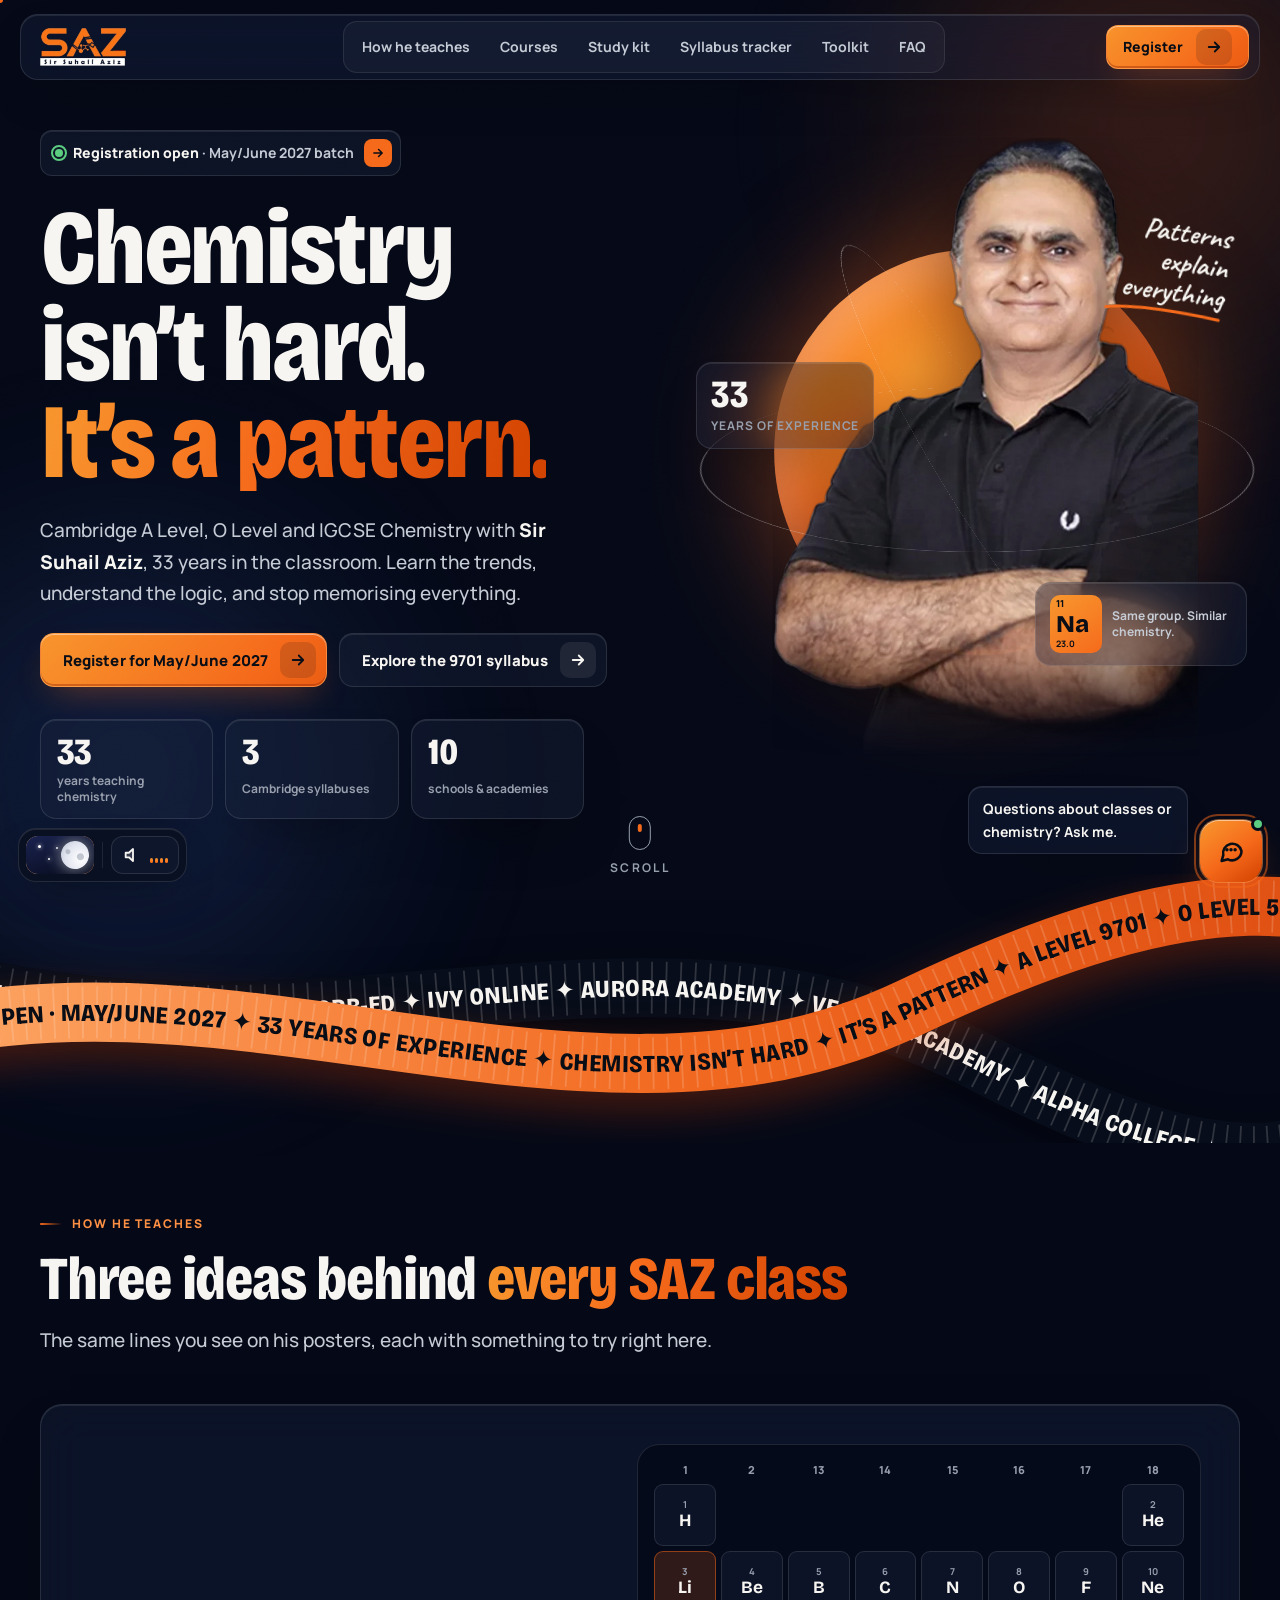
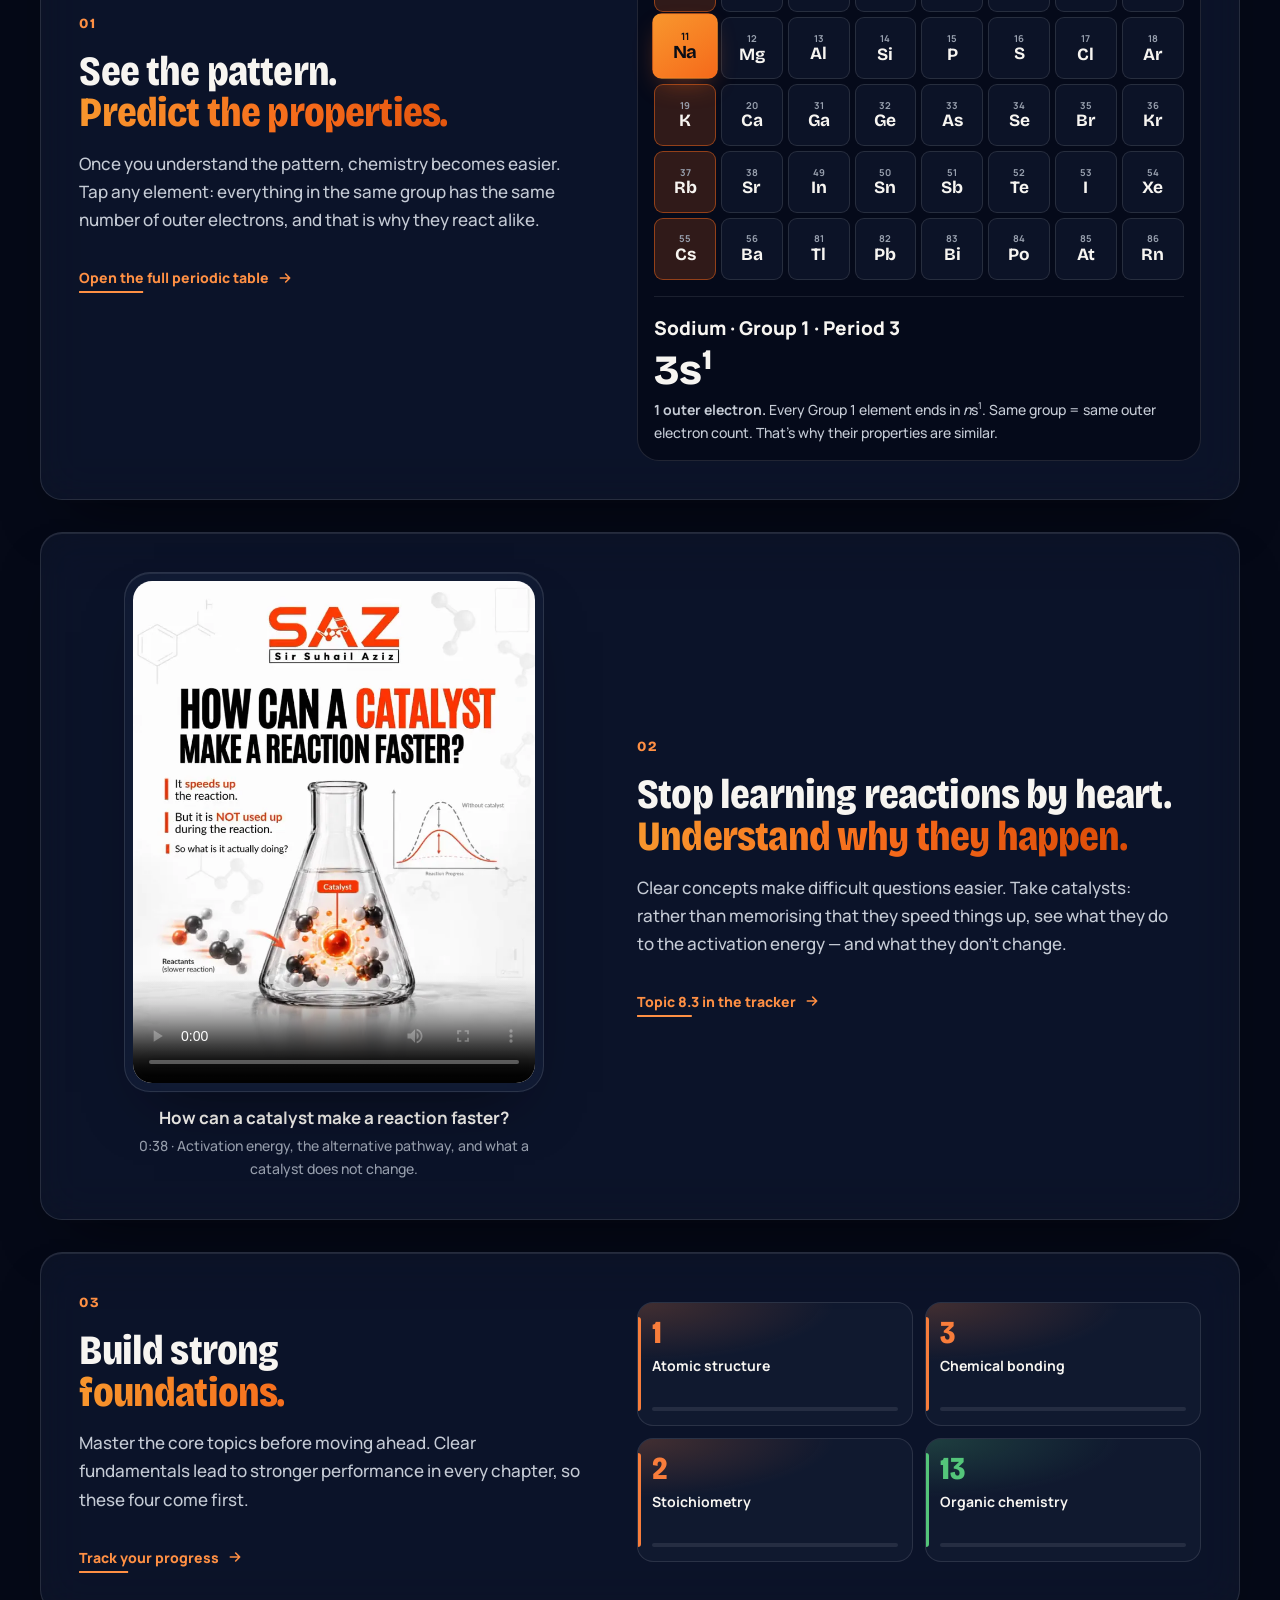
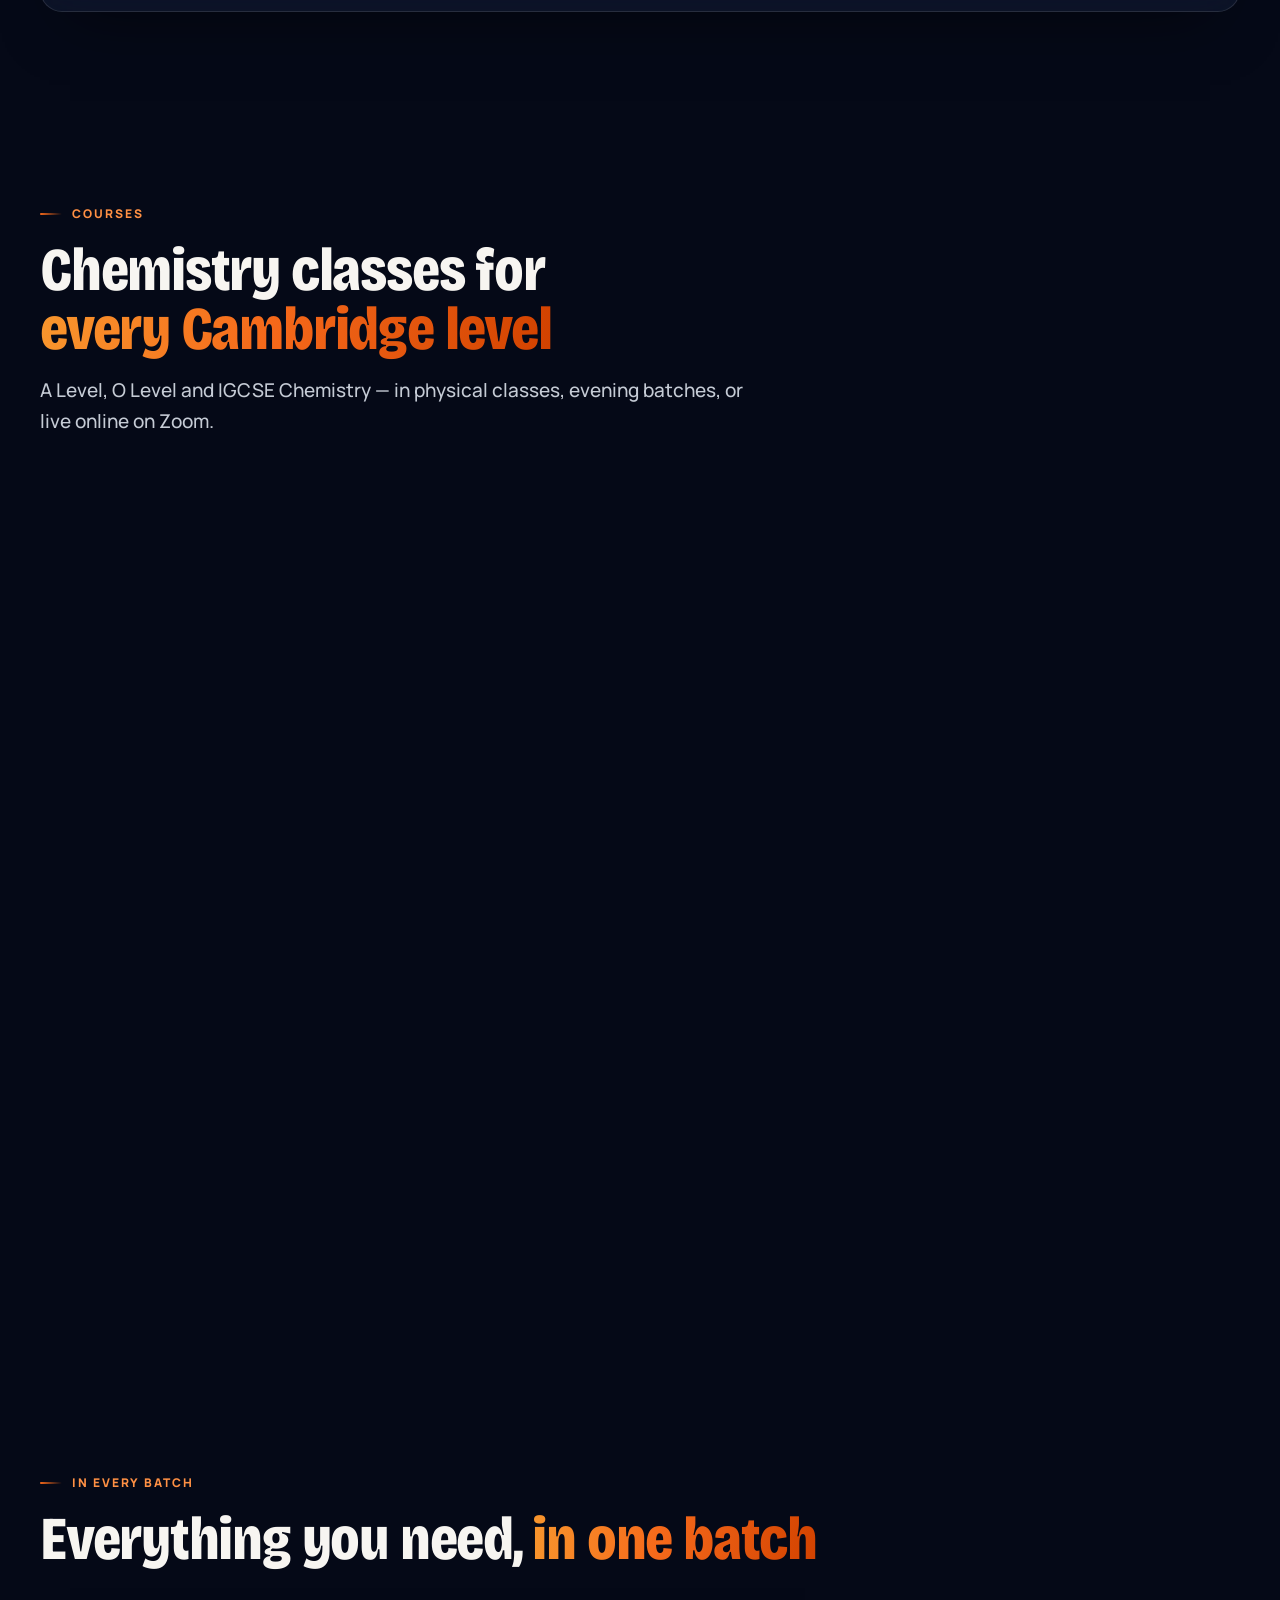
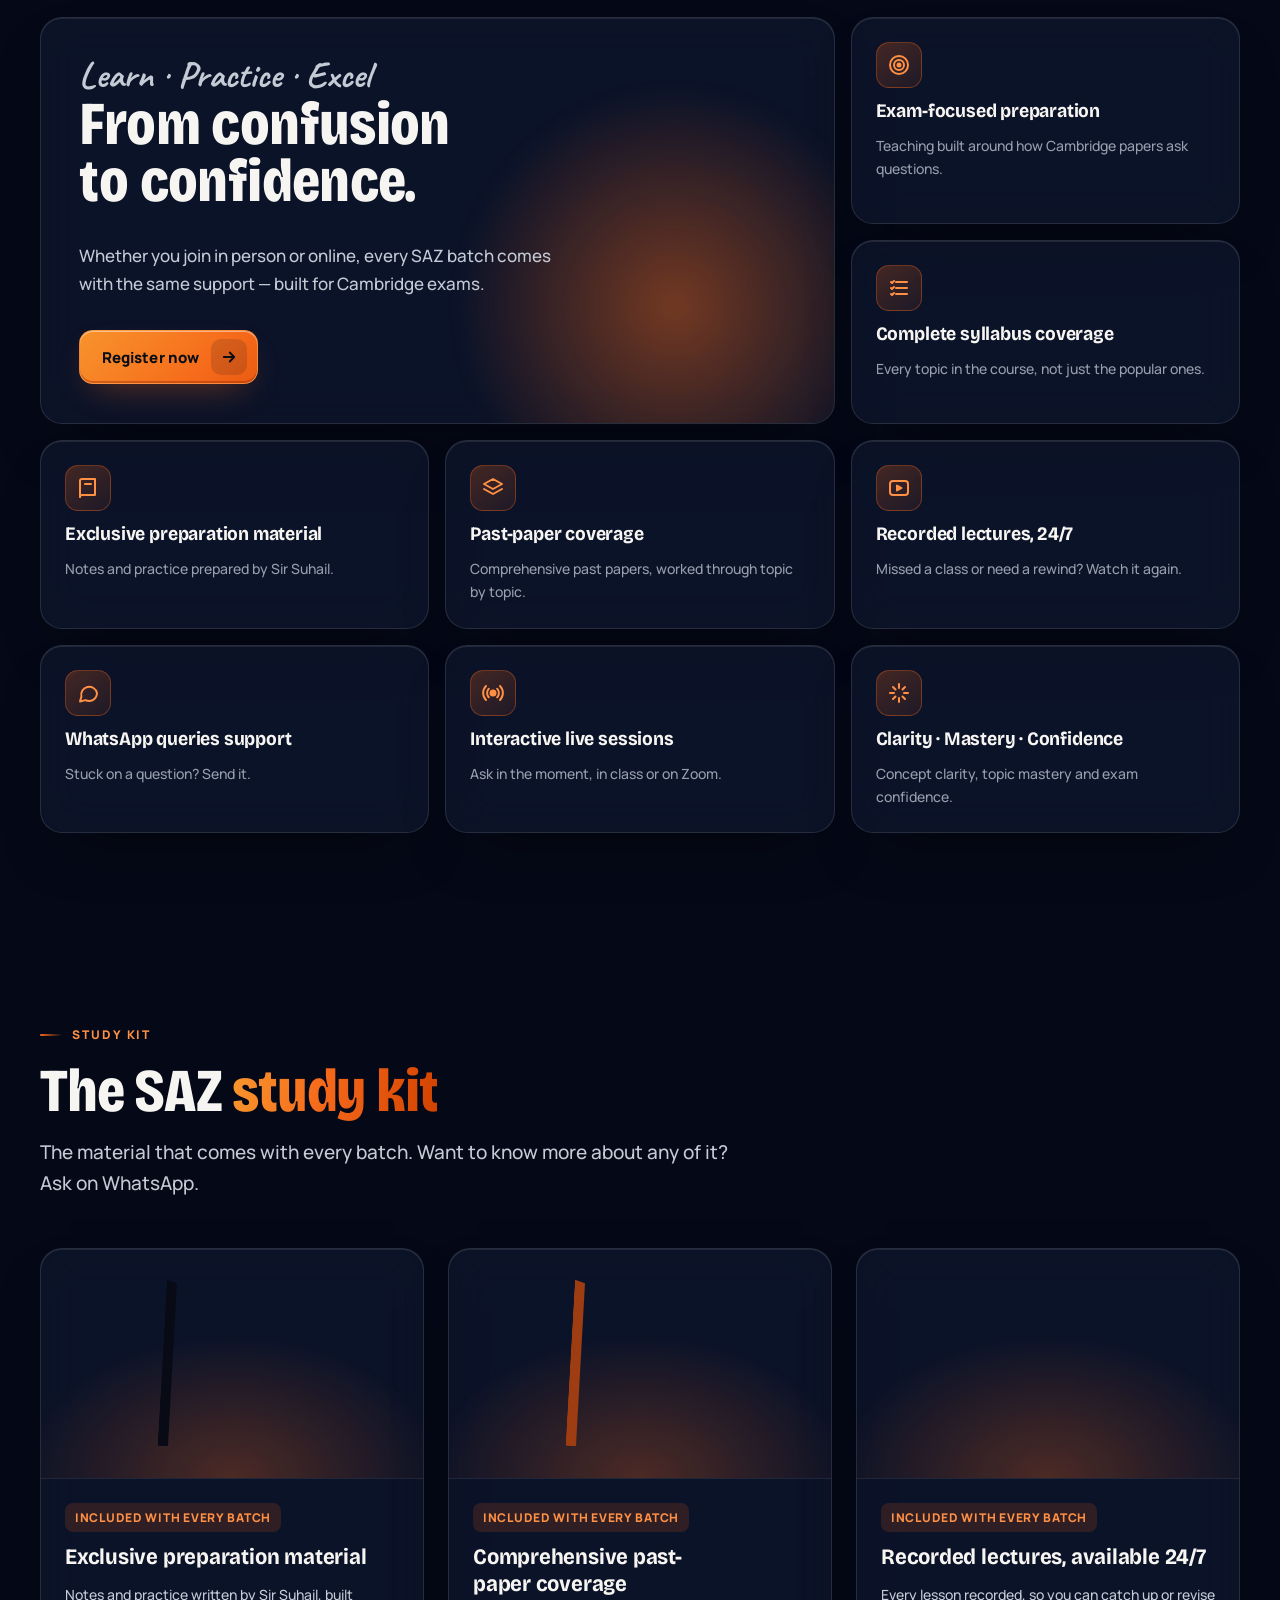
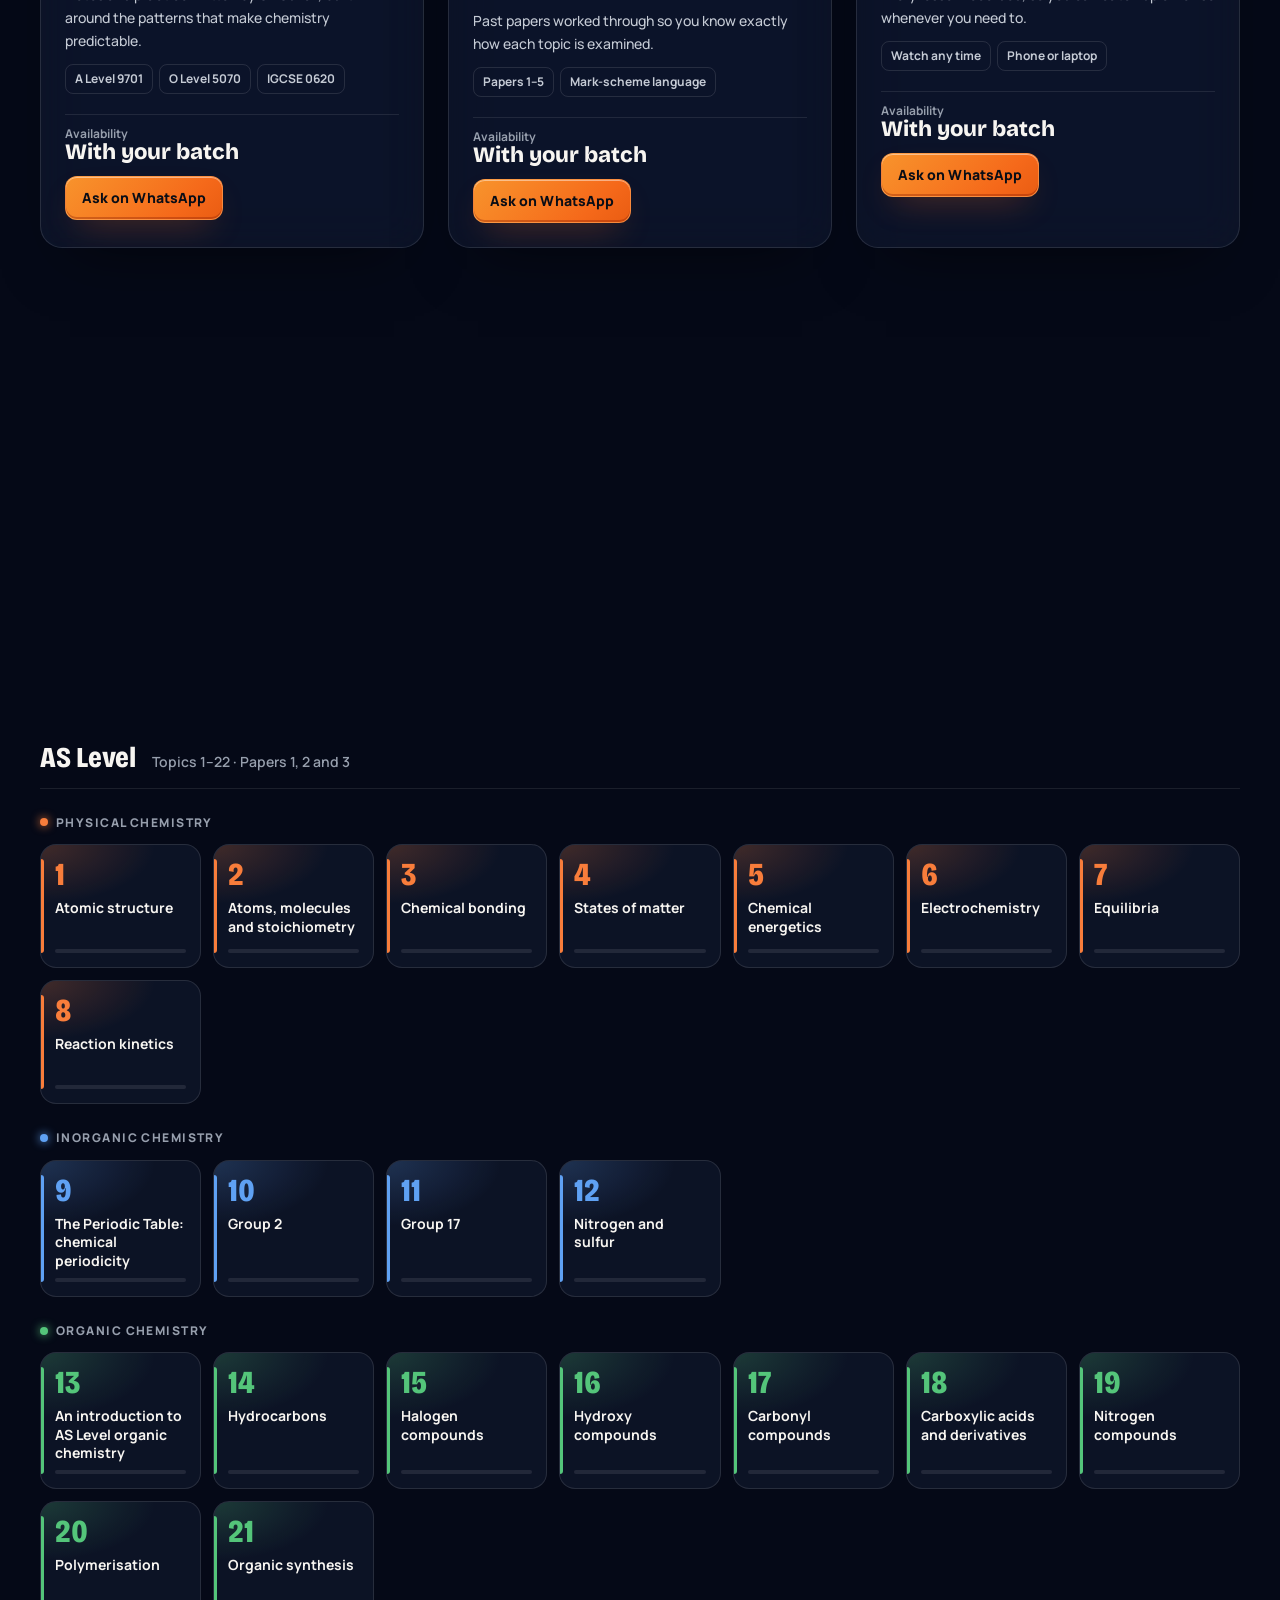
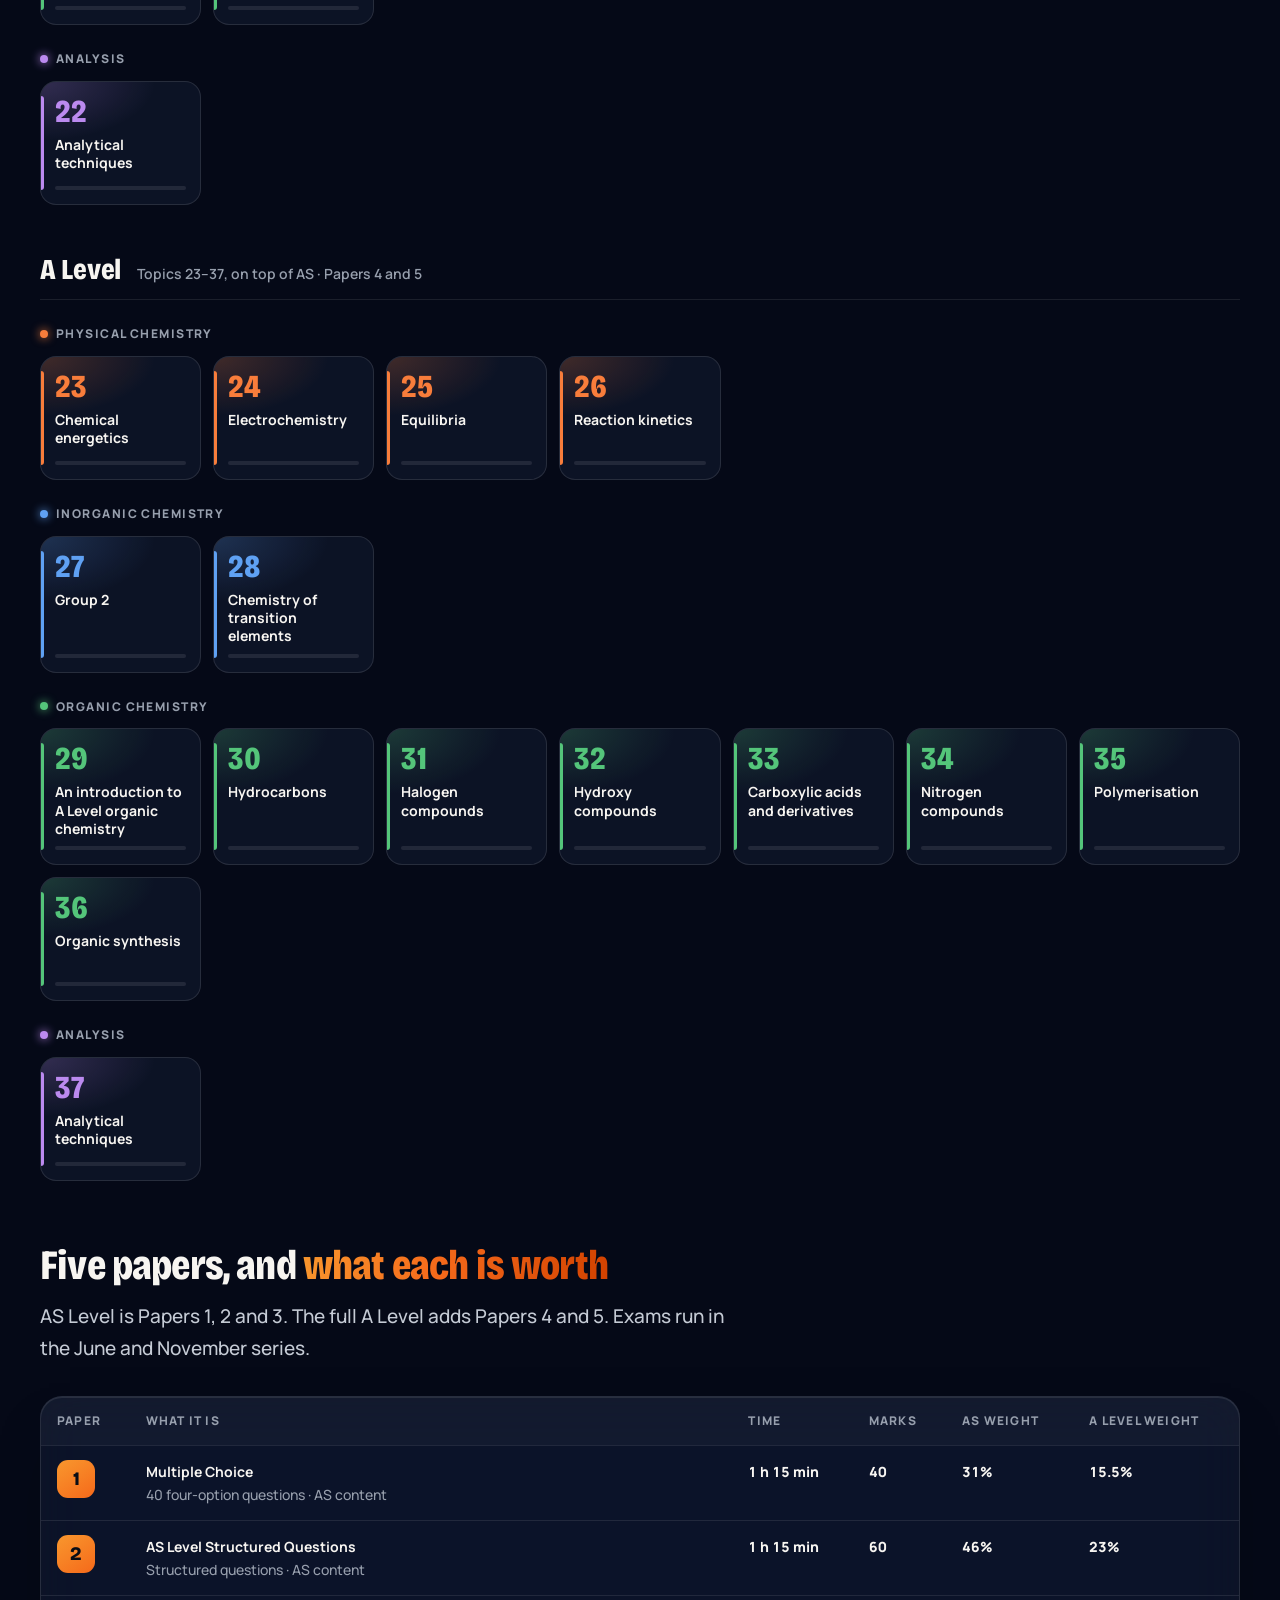
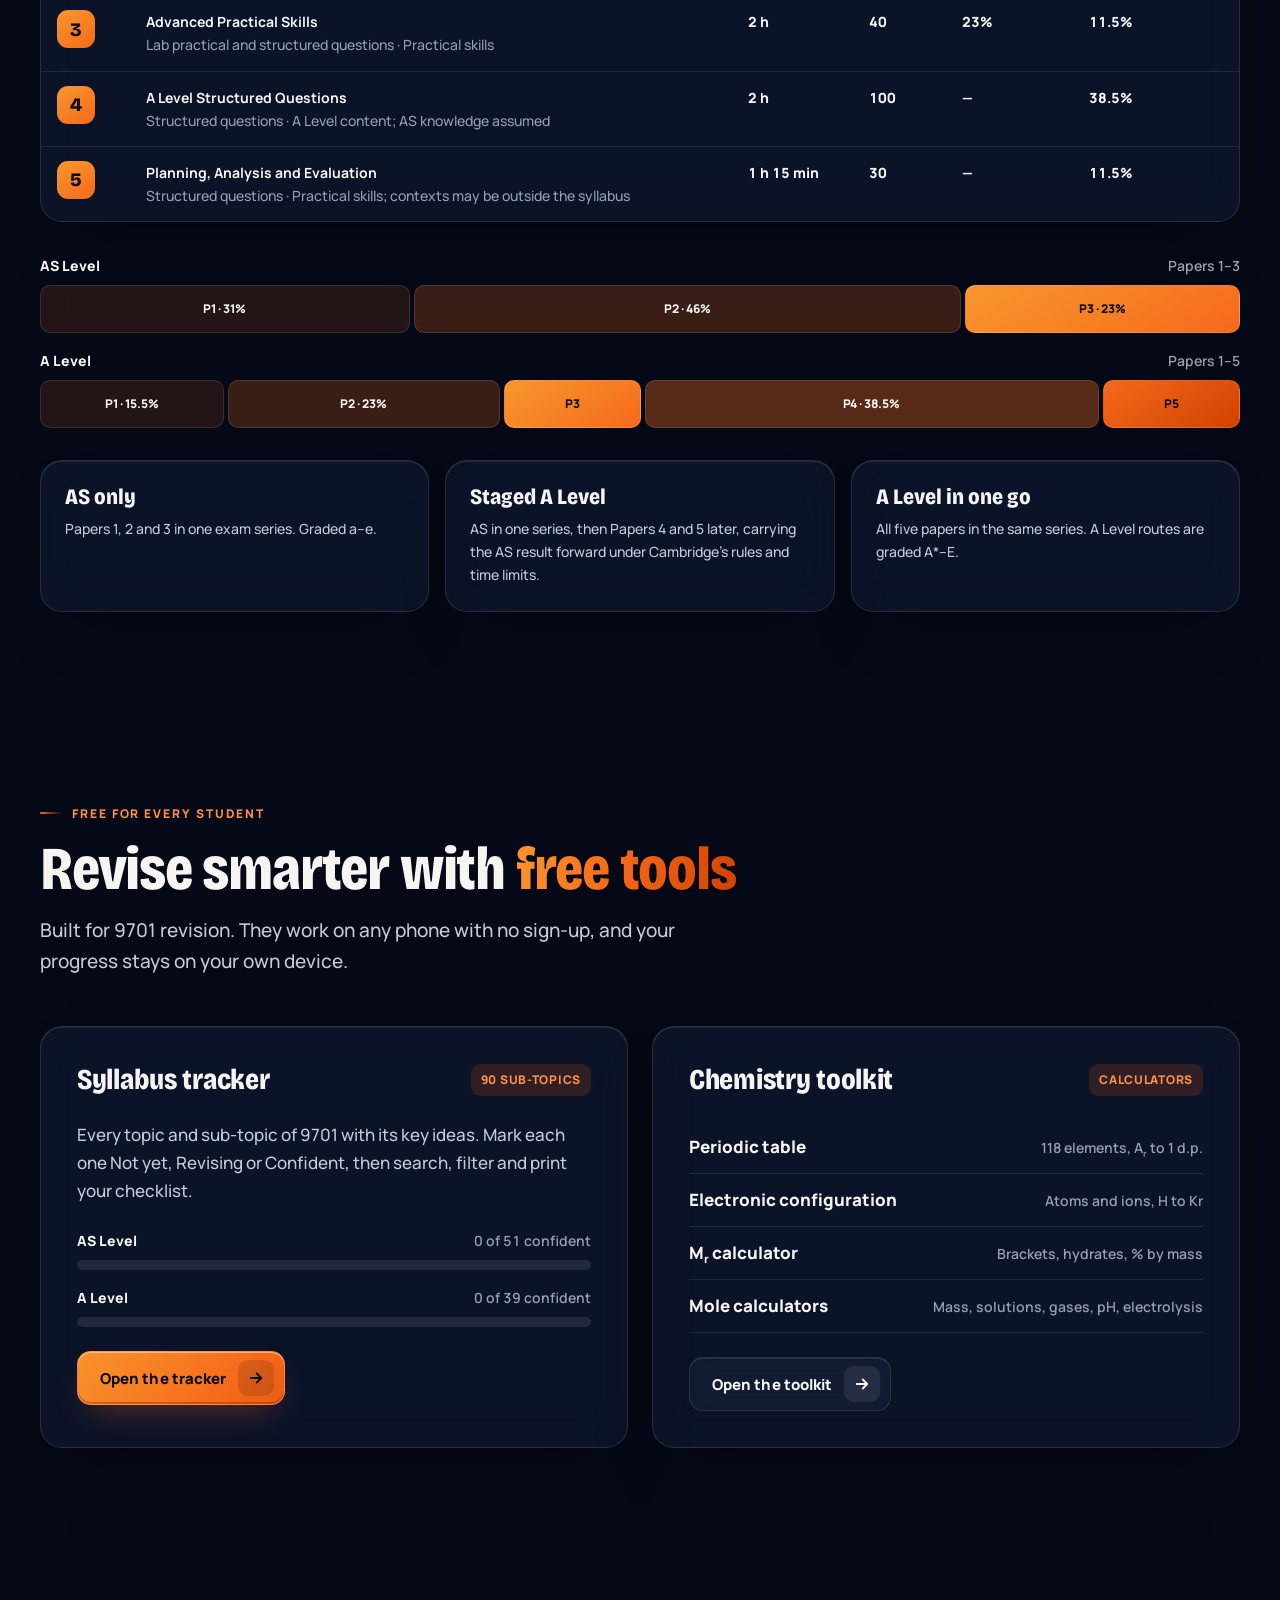
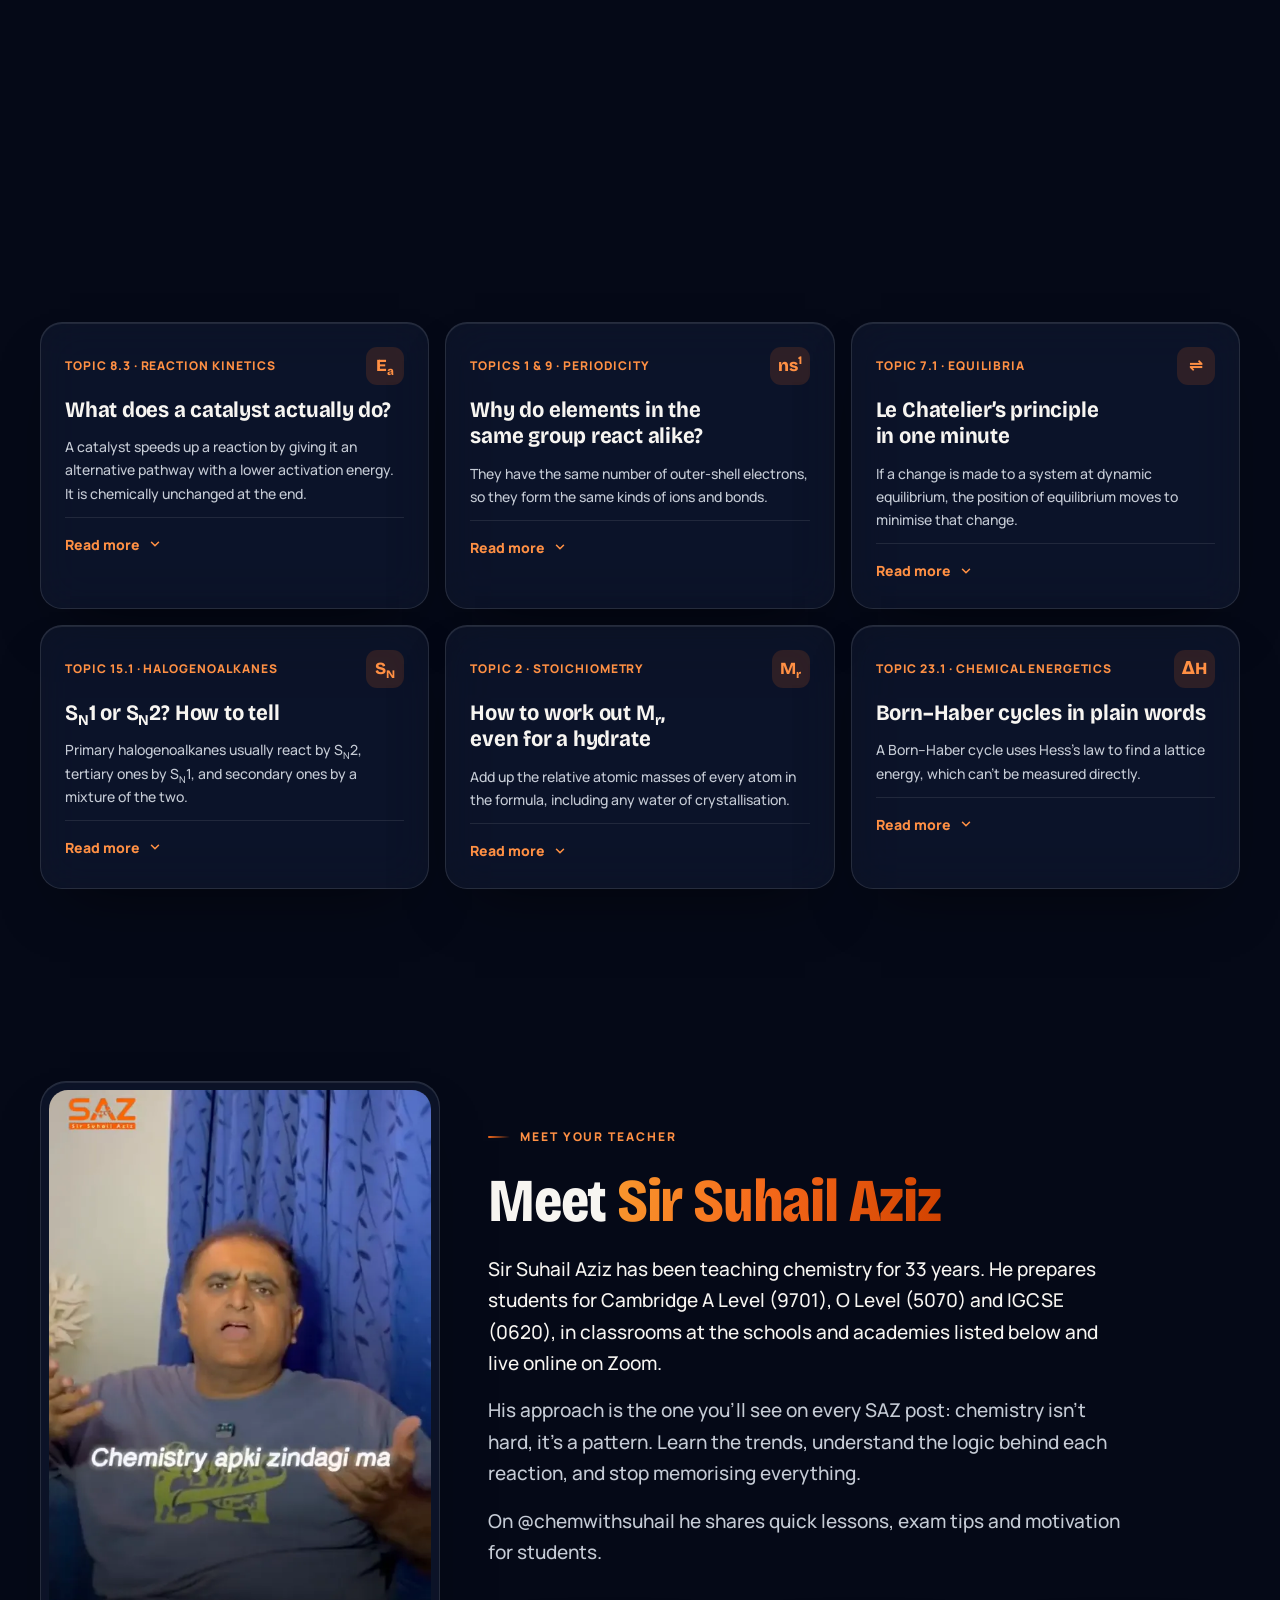
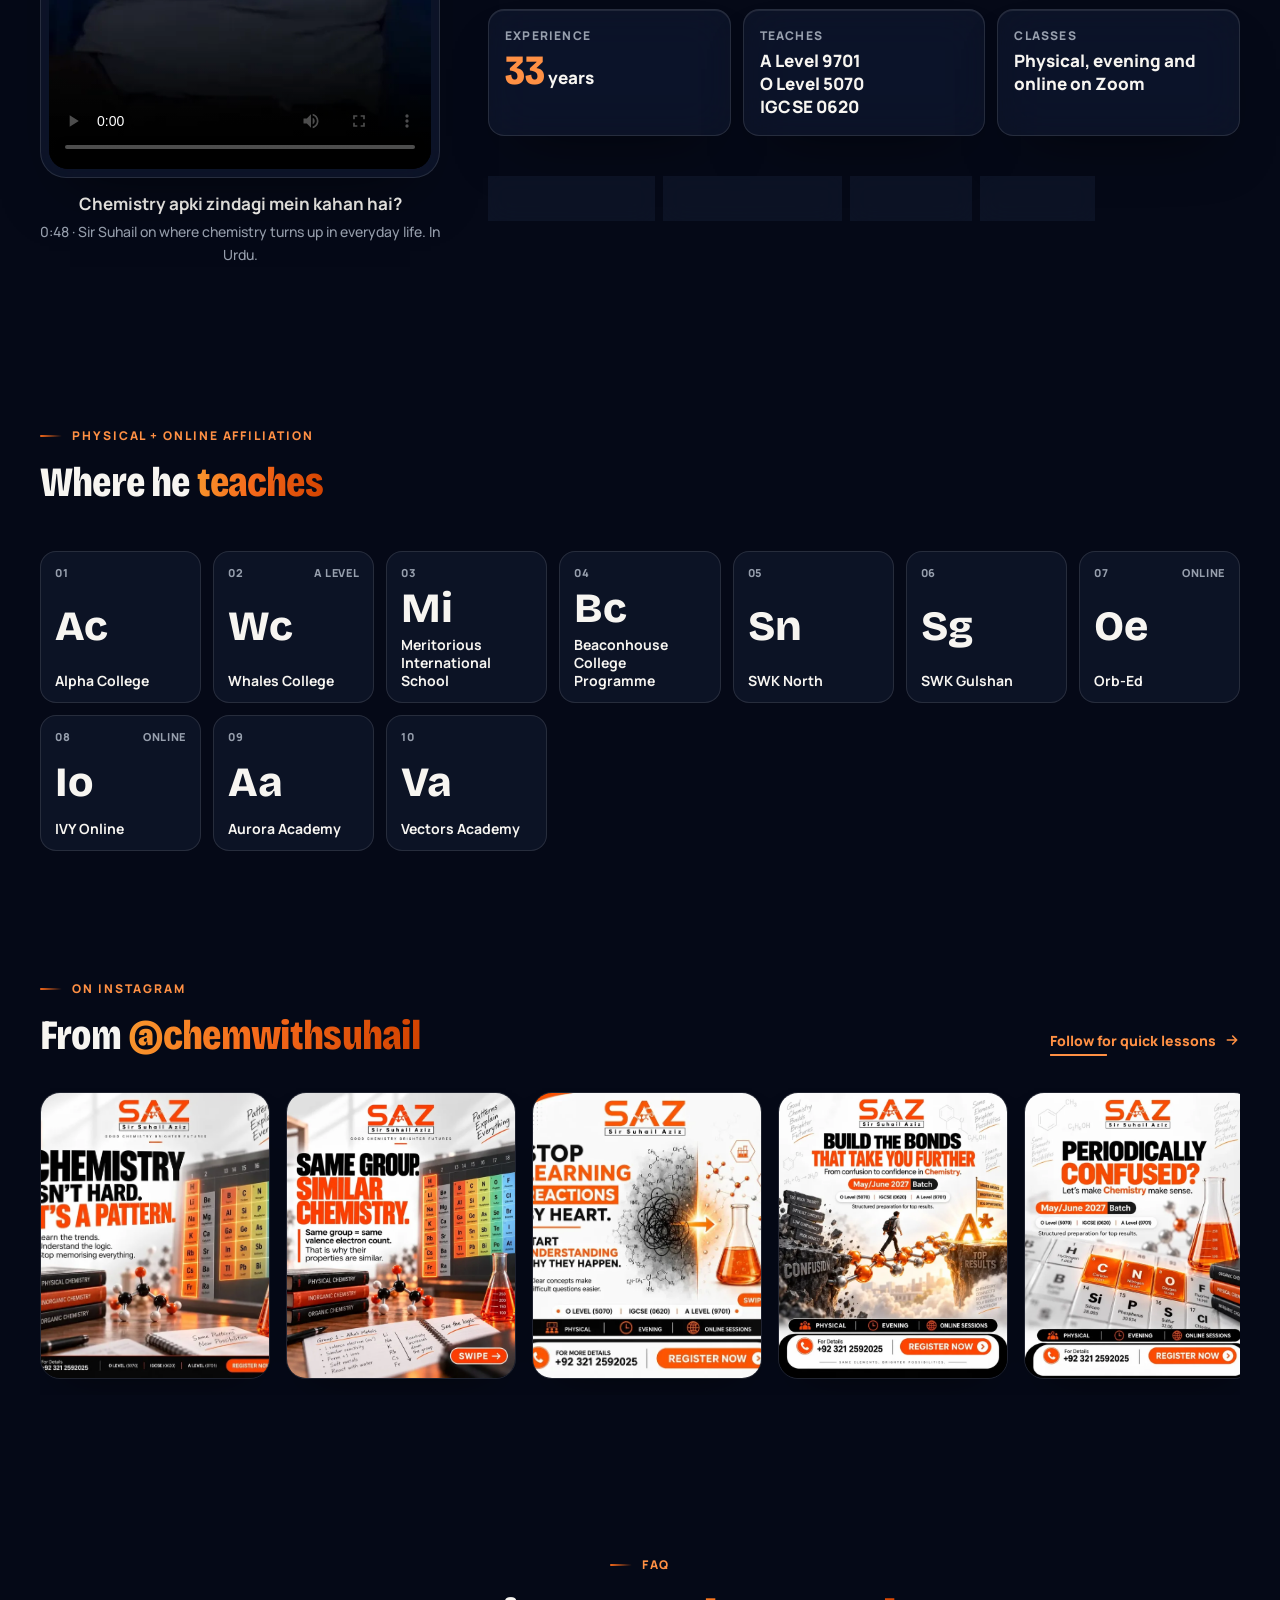
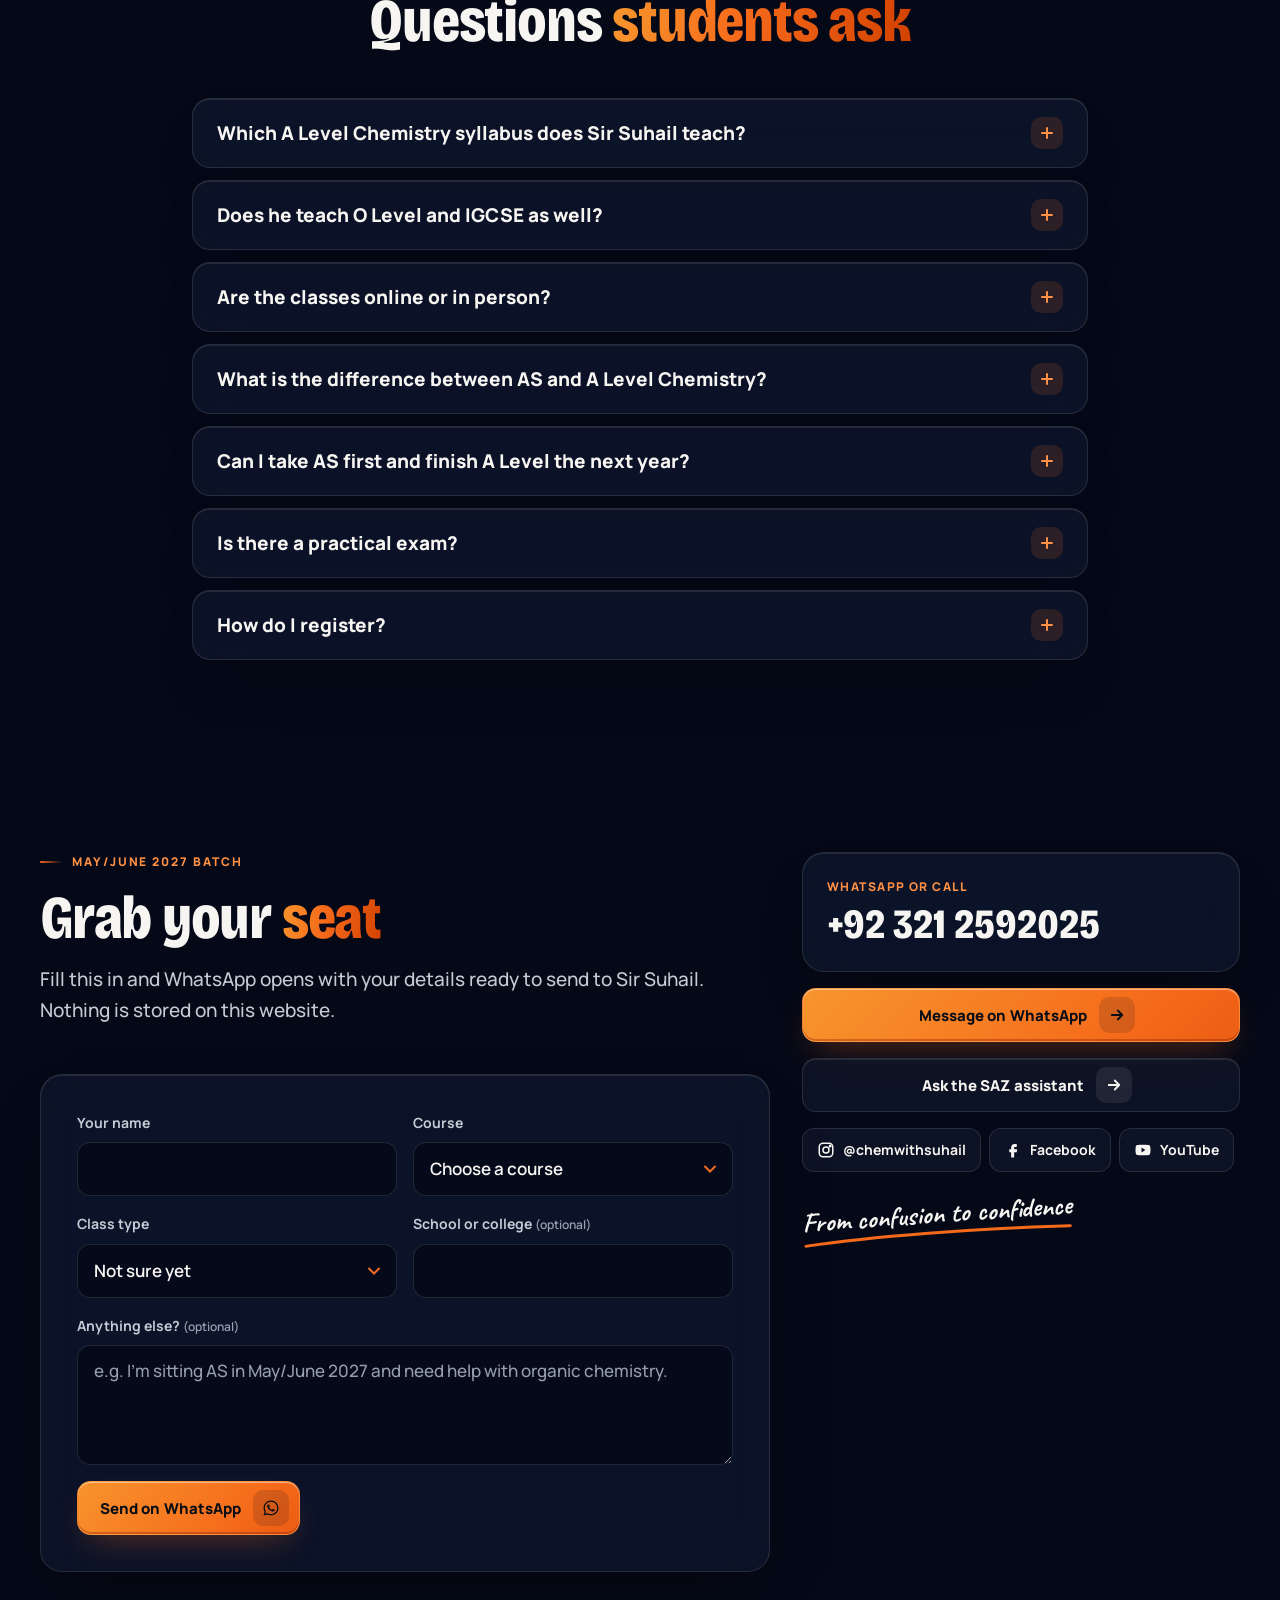
==== commit 77954232: "Add files via upload" ====
--- a/index.html
+++ b/index.html
@@ -269,9 +269,9 @@
 .spot:hover::before { opacity: 1; }
 
 /* reveal on scroll */
-[data-reveal] { opacity: 0; transform: translateY(28px); filter: blur(6px); transition: opacity var(--d-4) var(--ease-out), transform var(--d-4) var(--ease-out), filter var(--d-4) var(--ease-out); transition-delay: var(--delay, 0ms); }
-[data-reveal].is-in { opacity: 1; transform: none; filter: none; }
-.no-js [data-reveal] { opacity: 1; transform: none; filter: none; }
+[data-reveal] { opacity: 0; translate: 0 34px; rotate: x 14deg; scale: 0.97; filter: blur(6px); transform-origin: 50% 100%; transition: opacity var(--d-4) var(--ease-out), translate 1.1s var(--ease-out), rotate 1.1s var(--ease-out), scale 1.1s var(--ease-out), filter var(--d-4) var(--ease-out); transition-delay: var(--delay, 0ms); }
+[data-reveal].is-in { opacity: 1; translate: 0 0; rotate: x 0deg; scale: 1; filter: none; }
+.no-js [data-reveal] { opacity: 1; translate: 0 0; rotate: none; scale: 1; filter: none; }
 
 /* ---------- 5. Buttons ---------- */
 .btn {
@@ -370,35 +370,37 @@
 }
 .nav.is-hidden { transform: translate(-50%, calc(-100% - 24px)); }
 .nav__bar {
-  display: flex; align-items: center; gap: var(--s-4); height: var(--nav-h); padding: 0 10px 0 18px;
+  display: grid; grid-template-columns: minmax(0, 1fr) auto minmax(0, 1fr); align-items: center; gap: var(--s-4); height: var(--nav-h); padding: 0 10px 0 18px;
   border-radius: 18px; background: var(--glass); border: 1px solid var(--glass-border);
   -webkit-backdrop-filter: blur(22px) saturate(1.6); backdrop-filter: blur(22px) saturate(1.6);
   box-shadow: inset 0 1px 0 var(--glass-hi), 0 20px 50px -24px var(--shadow);
   transition: background-color var(--d-3) var(--ease-out), height var(--d-3) var(--ease-out);
 }
-.nav.is-scrolled .nav__bar { background: var(--glass-strong); }
-.brand { display: inline-flex; align-items: center; flex: none; transition: transform var(--d-2) var(--ease-spring); }
+.nav.is-scrolled .nav__bar { background: var(--glass-strong); height: 60px; }
+.brand { display: inline-flex; align-items: center; justify-self: start; transition: transform var(--d-2) var(--ease-spring); }
+.nav__center { justify-self: center; }
 .brand:hover { transform: scale(1.03); }
 .brand img { height: 40px; width: auto; }
 .brand .logo-light { display: none; }
 :root[data-theme="light"] .brand .logo-dark { display: none; }
 :root[data-theme="light"] .brand .logo-light { display: block; }
-.nav__links { display: none; margin-left: auto; list-style: none; gap: 2px; position: relative; }
+.nav__links { display: none; list-style: none; gap: 2px; position: relative; padding: 4px; border-radius: 14px; background: oklch(100% 0 0 / 0.035); border: 1px solid var(--line); }
+:root[data-theme="light"] .nav__links { background: oklch(20% 0.03 266 / 0.03); }
+.nav__ind { position: absolute; top: 4px; left: 0; height: 42px; width: 0; border-radius: 11px; z-index: 0; pointer-events: none; background: linear-gradient(145deg, oklch(68.5% 0.19 44 / 0.22), oklch(68.5% 0.19 44 / 0.1)); border: 1px solid oklch(68.5% 0.19 44 / 0.4); opacity: 0; transition: transform 520ms var(--ease-spring), width 520ms var(--ease-spring), opacity var(--d-2); }
+.nav__links li:not(.nav__ind) { position: relative; z-index: 1; }
 .nav__links a {
   position: relative; display: inline-flex; align-items: center; height: 42px; padding: 0 14px; border-radius: 11px;
   font-weight: 700; font-size: var(--text-sm); color: var(--text-2); white-space: nowrap;
   transition: color var(--d-2) var(--ease-out), background-color var(--d-2) var(--ease-out);
 }
-.nav__links a:hover { color: var(--text); background: oklch(100% 0 0 / 0.06); }
-:root[data-theme="light"] .nav__links a:hover { background: oklch(20% 0.03 266 / 0.05); }
+.nav__links a:hover, .nav__links a.is-ind { color: var(--text); }
 .nav__links a[aria-current="page"] { color: var(--text); }
-.nav__links a[aria-current="page"]::after { content: ""; position: absolute; left: 14px; right: 14px; bottom: 6px; height: 2px; border-radius: 2px; background: linear-gradient(90deg, var(--orange-2), var(--orange)); }
-.nav__actions { display: flex; align-items: center; gap: 8px; margin-left: auto; }
+.nav__links a[aria-current="page"]::after, .nav__links a.is-active::after { content: ""; position: absolute; left: 50%; bottom: 5px; width: 5px; height: 5px; margin-left: -2.5px; border-radius: 2px; transform: rotate(45deg); background: var(--orange); box-shadow: 0 0 8px var(--orange); }
+.nav__actions { display: flex; align-items: center; justify-content: flex-end; gap: 8px; justify-self: end; }
 .nav__cta { display: none; }
 @media (min-width: 560px) { .nav__cta { display: inline-flex; } }
 @media (min-width: 1100px) {
   .nav__links { display: flex; }
-  .nav__actions { margin-left: 8px; }
   .menu-btn { display: none; }
 }
 .menu-btn .mb { width: 20px; height: 14px; position: relative; }
@@ -818,7 +820,7 @@
 .contact .hand { font-size: 1.7rem; transform: rotate(-4deg); justify-self: start; margin-top: var(--s-3); }
 
 /* ---------- 19. Footer ---------- */
-.foot { position: relative; padding-block: var(--s-9) var(--s-6); margin-top: var(--s-8); border-top: 1px solid var(--line); background: linear-gradient(180deg, transparent, oklch(10% 0.03 266 / 0.6)); overflow: hidden; }
+.foot { position: relative; padding-block: var(--s-9) calc(var(--s-6) + 72px); margin-top: var(--s-8); border-top: 1px solid var(--line); background: linear-gradient(180deg, transparent, oklch(10% 0.03 266 / 0.6)); overflow: hidden; }
 :root[data-theme="light"] .foot { background: linear-gradient(180deg, transparent, oklch(92% 0.02 60 / 0.8)); }
 .foot__statement { font-family: var(--font-display); font-weight: 800; font-stretch: 75%; font-size: clamp(2.8rem, 1rem + 8vw, 8rem); line-height: 0.88; letter-spacing: -0.035em; margin-bottom: var(--s-7); }
 .foot__statement span { display: block; }
@@ -1131,7 +1133,7 @@
 /* ---------- 24. Motion preferences + print ---------- */
 @media (prefers-reduced-motion: reduce) {
   *, *::before, *::after { animation-duration: 1ms !important; animation-iteration-count: 1 !important; transition-duration: 1ms !important; scroll-behavior: auto !important; }
-  [data-reveal], .fade-up, .hero__title .line > span { opacity: 1 !important; transform: none !important; filter: none !important; }
+  [data-reveal], .fade-up, .hero__title .line > span { opacity: 1 !important; transform: none !important; translate: none !important; rotate: none !important; scale: none !important; filter: none !important; }
   .aurora i, .marquee__track, .hv__orbit i, .fcard { animation: none !important; }
 }
 @media print {
@@ -1142,6 +1144,146 @@
   .topic { break-inside: avoid; margin-bottom: 8px; }
   .subs { display: block !important; }
   .sub::before { content: "☐ "; } .sub[data-status="2"]::before { content: "☑ "; }
+}
+
+/* =====================================================================
+   25. v3 — intro, cursor, dock, ribbons, 3D cards, extra motion
+   ===================================================================== */
+main .wrap, [data-stagger] { perspective: 1400px; }
+
+/* ---- intro (first visit per session) ---- */
+.intro { position: fixed; inset: 0; z-index: 300; display: grid; place-items: center; background: radial-gradient(70% 60% at 50% 45%, oklch(24% 0.06 266), oklch(11% 0.03 266)); clip-path: inset(0 0 0 0); transition: clip-path 900ms var(--ease-in-out); animation: intro-safety 0.01s 4s forwards; }
+.intro.is-done { clip-path: inset(0 0 100% 0); }
+@keyframes intro-safety { to { clip-path: inset(0 0 100% 0); visibility: hidden; } }
+.intro__in { display: grid; justify-items: center; gap: 22px; transition: opacity 400ms, transform 900ms var(--ease-in-out); }
+.intro.is-done .intro__in { opacity: 0; transform: translateY(-40px) scale(0.96); }
+.intro img { width: 170px; height: auto; opacity: 0; transform: translateY(12px); animation: intro-up 700ms 150ms var(--ease-out) forwards; }
+.intro__atom { position: relative; width: 92px; height: 92px; }
+.intro__atom b { position: absolute; left: 50%; top: 50%; width: 16px; height: 16px; margin: -8px; border-radius: 50%; background: radial-gradient(circle at 35% 35%, #fff, var(--orange-2) 40%, var(--orange)); box-shadow: 0 0 24px var(--orange); }
+.intro__atom i { position: absolute; inset: 0; border-radius: 50%; border: 1.5px solid oklch(100% 0 0 / 0.3); transform: rotate(var(--r)) rotateX(70deg); }
+.intro__atom i::after { content: ""; position: absolute; top: -4px; left: 50%; width: 8px; height: 8px; margin-left: -4px; border-radius: 50%; background: var(--orange-2); box-shadow: 0 0 10px var(--orange); animation: orbit 1.2s linear infinite; transform-origin: 4px 50px; }
+.intro__atom i:nth-child(1) { --r: 0deg; } .intro__atom i:nth-child(2) { --r: 60deg; } .intro__atom i:nth-child(3) { --r: -60deg; }
+.intro__atom i:nth-child(2)::after { animation-duration: 1.6s; } .intro__atom i:nth-child(3)::after { animation-duration: 2s; }
+.intro__bar { width: 160px; height: 3px; border-radius: 3px; background: oklch(100% 0 0 / 0.12); overflow: hidden; }
+.intro__bar i { display: block; height: 100%; width: 100%; background: linear-gradient(90deg, var(--orange-2), var(--orange)); transform-origin: left; animation: intro-bar 1.4s var(--ease-in-out) forwards; }
+@keyframes intro-up { to { opacity: 1; transform: none; } }
+@keyframes intro-bar { from { transform: scaleX(0); } to { transform: scaleX(1); } }
+
+/* ---- cursor ring (fine pointers only) ---- */
+.cursor { position: fixed; left: 0; top: 0; z-index: 250; pointer-events: none; display: none; }
+.has-cursor .cursor { display: block; }
+.cursor__ring, .cursor__dot { position: fixed; left: 0; top: 0; border-radius: 50%; pointer-events: none; will-change: transform; }
+.cursor__ring { width: 38px; height: 38px; margin: -19px 0 0 -19px; border: 1.5px solid oklch(68.5% 0.19 44 / 0.7); transition: width 300ms var(--ease-spring), height 300ms var(--ease-spring), margin 300ms var(--ease-spring), background-color 300ms, border-color 300ms, opacity 300ms; }
+.cursor__dot { width: 6px; height: 6px; margin: -3px 0 0 -3px; background: var(--orange); }
+.cursor.is-link .cursor__ring { width: 62px; height: 62px; margin: -31px 0 0 -31px; background: oklch(68.5% 0.19 44 / 0.12); border-color: oklch(68.5% 0.19 44 / 0.9); }
+.cursor.is-text .cursor__ring { opacity: 0; }
+.cursor.is-down .cursor__ring { width: 30px; height: 30px; margin: -15px 0 0 -15px; }
+.cursor.is-hidden { opacity: 0; }
+
+/* ---- bottom dock: day/night switch + sound ---- */
+.dock { position: fixed; left: 18px; bottom: 18px; z-index: 110; display: flex; align-items: center; gap: 8px; padding: 7px; border-radius: 18px;
+  background: var(--panel); border: 1px solid var(--glass-border); -webkit-backdrop-filter: blur(22px) saturate(1.6); backdrop-filter: blur(22px) saturate(1.6);
+  box-shadow: inset 0 1px 0 var(--glass-hi), 0 18px 40px -18px var(--shadow); }
+.dock__sep { width: 1px; height: 26px; background: var(--line); }
+.dock__tip { position: absolute; left: 0; bottom: calc(100% + 10px); padding: 7px 12px; border-radius: 10px; white-space: nowrap; font-size: var(--text-xs); font-weight: 800; background: var(--panel); border: 1px solid var(--glass-border); opacity: 0; transform: translateY(6px); pointer-events: none; transition: opacity var(--d-2), transform var(--d-3) var(--ease-spring); }
+.dock__tip.is-on { opacity: 1; transform: none; }
+.daynight { position: relative; width: 68px; height: 38px; padding: 0; border: 0; border-radius: 12px; overflow: hidden; flex: none; cursor: pointer;
+  background: linear-gradient(160deg, #ffd7a1 0%, #ff9a4d 55%, #f26a21 100%);
+  box-shadow: inset 0 2px 6px oklch(30% 0.1 40 / 0.35), inset 0 -1px 0 oklch(100% 0 0 / 0.4); transition: background-color 600ms; }
+.daynight::before { content: ""; position: absolute; inset: 0; background: linear-gradient(160deg, #1a2350 0%, #0e1430 60%, #070a1a 100%); opacity: 0; transition: opacity 600ms var(--ease-in-out); }
+:root:not([data-theme="light"]) .daynight::before { opacity: 1; }
+.daynight__sky { position: absolute; inset: 0; }
+.daynight__sky i { position: absolute; transition: opacity 500ms, transform 700ms var(--ease-spring); }
+.daynight__sky .s1, .daynight__sky .s2, .daynight__sky .s3 { width: 3px; height: 3px; border-radius: 50%; background: #fff; box-shadow: 0 0 4px #fff; opacity: 0; }
+.daynight__sky .s1 { left: 12px; top: 9px; } .daynight__sky .s2 { left: 22px; top: 22px; width: 2px; height: 2px; } .daynight__sky .s3 { left: 30px; top: 11px; width: 2px; height: 2px; }
+:root:not([data-theme="light"]) .daynight__sky .s1, :root:not([data-theme="light"]) .daynight__sky .s2, :root:not([data-theme="light"]) .daynight__sky .s3 { opacity: 1; animation: twinkle 2.4s infinite alternate; }
+.daynight__sky .s2 { animation-delay: .6s !important; } .daynight__sky .s3 { animation-delay: 1.2s !important; }
+@keyframes twinkle { to { opacity: 0.3; } }
+.daynight__sky .cl1, .daynight__sky .cl2 { height: 8px; border-radius: 6px; background: oklch(100% 0 0 / 0.85); }
+.daynight__sky .cl1 { width: 18px; right: 8px; top: 9px; } .daynight__sky .cl2 { width: 12px; right: 18px; top: 22px; opacity: 0.7; }
+:root:not([data-theme="light"]) .daynight__sky .cl1, :root:not([data-theme="light"]) .daynight__sky .cl2 { opacity: 0; transform: translateX(14px); }
+.daynight__knob { position: absolute; top: 5px; left: 5px; width: 28px; height: 28px; border-radius: 9px; overflow: hidden;
+  background: radial-gradient(circle at 35% 30%, #fff8e6, #ffd35c 55%, #ffb300); box-shadow: 0 0 14px #ffd35c, 0 3px 8px oklch(30% 0.1 40 / 0.4);
+  transition: transform 650ms var(--ease-spring), background 500ms, box-shadow 500ms, border-radius 500ms; }
+:root:not([data-theme="light"]) .daynight__knob { transform: translateX(30px) rotate(-200deg); border-radius: 50%; background: radial-gradient(circle at 35% 30%, #ffffff, #dfe3ee 60%, #b8bfd0); box-shadow: 0 0 16px oklch(90% 0.02 260 / 0.7), 0 3px 8px oklch(5% 0.03 266 / 0.5); }
+.daynight .crater { position: absolute; border-radius: 50%; background: oklch(70% 0.02 260 / 0.55); opacity: 0; transition: opacity 400ms; }
+.daynight .c1 { width: 7px; height: 7px; left: 6px; top: 7px; } .daynight .c2 { width: 5px; height: 5px; right: 6px; bottom: 6px; }
+:root:not([data-theme="light"]) .daynight .crater { opacity: 1; }
+.daynight:hover .daynight__knob { box-shadow: 0 0 22px #ffd35c, 0 3px 8px oklch(30% 0.1 40 / 0.4); }
+:root:not([data-theme="light"]) .daynight:hover .daynight__knob { box-shadow: 0 0 24px oklch(95% 0.02 260 / 0.9), 0 3px 8px oklch(5% 0.03 266 / 0.5); }
+.daynight:active .daynight__knob { width: 34px; }
+.daynight:focus-visible, .sound:focus-visible { outline: 2px solid var(--focus); outline-offset: 3px; }
+.sound { position: relative; display: grid; grid-template-columns: 22px auto; align-items: center; gap: 6px; height: 38px; padding: 0 10px; border: 1px solid var(--glass-border); border-radius: 12px; background: var(--glass); color: var(--text); cursor: pointer; transition: border-color var(--d-2), transform var(--d-2) var(--ease-spring); }
+.sound:hover { border-color: oklch(68.5% 0.19 44 / 0.6); transform: translateY(-1px); }
+.sound:active { transform: scale(0.94); }
+.sound svg { width: 22px; height: 22px; }
+.sound__x { opacity: 0; transition: opacity var(--d-2); }
+.sound__bars { display: flex; align-items: flex-end; gap: 2px; height: 16px; width: 18px; }
+.sound__bars i { flex: 1; height: 30%; border-radius: 2px; background: linear-gradient(180deg, var(--orange-2), var(--orange)); transition: height var(--d-3) var(--ease-out); }
+.sound[aria-pressed="true"] .sound__bars i { animation: eq 0.9s var(--ease-in-out) infinite alternate; }
+.sound__bars i:nth-child(2) { animation-delay: -0.3s !important; } .sound__bars i:nth-child(3) { animation-delay: -0.6s !important; } .sound__bars i:nth-child(4) { animation-delay: -0.15s !important; }
+@keyframes eq { 0% { height: 25%; } 50% { height: 100%; } 100% { height: 45%; } }
+.sound[aria-pressed="false"] .sound__x { opacity: 1; }
+.sound[aria-pressed="false"] .sound__bars i { height: 15%; background: var(--text-3); }
+@media (max-width: 520px) { .dock { left: 12px; bottom: 14px; padding: 6px; gap: 6px; } .daynight { width: 62px; height: 36px; } .daynight__knob { width: 26px; height: 26px; } :root:not([data-theme="light"]) .daynight__knob { transform: translateX(26px) rotate(-200deg); } .sound { height: 36px; padding: 0 8px; } }
+
+/* ---- curved crossing ribbons ---- */
+.ribbon { position: relative; width: 100%; height: clamp(190px, 21vw, 300px); margin-block: clamp(-30px, -2vw, -10px); pointer-events: none; overflow: hidden; z-index: 1; }
+.ribbon svg { position: absolute; inset: 0; width: 100%; height: 100%; overflow: visible; }
+.rb__band { fill: none; stroke-width: 66; stroke-linecap: butt; }
+.rb__band--orange { stroke: var(--rbg); filter: drop-shadow(0 18px 24px oklch(55% 0.19 40 / 0.35)); }
+.rb__band--dark { stroke: oklch(16% 0.03 266); filter: drop-shadow(0 14px 20px oklch(5% 0.03 266 / 0.45)); }
+:root[data-theme="light"] .rb__band--dark { stroke: oklch(22% 0.04 266); }
+.rb__edge { fill: none; stroke: oklch(100% 0 0 / 0.16); stroke-width: 58; stroke-dasharray: 2 14; }
+.rb__text { font-family: var(--font-display); font-weight: 800; font-stretch: 85%; font-size: 27px; letter-spacing: 0.02em; text-transform: uppercase; }
+.rb__text--orange { fill: oklch(16% 0.02 266); }
+.rb__text--dark { fill: oklch(97% 0.006 80); }
+.ribbon--single { height: clamp(150px, 15vw, 230px); }
+@media (max-width: 640px) { .rb__text { font-size: 30px; } .rb__band { stroke-width: 72; } }
+
+/* ---- 3D cards: tilt, glare, beam border ---- */
+@property --beam { syntax: "<angle>"; inherits: false; initial-value: 0deg; }
+.card3d { transform-style: preserve-3d; }
+.card3d > .fx { position: absolute; inset: 0; border-radius: inherit; pointer-events: none; z-index: 5; }
+.card3d > .fx::before { content: ""; position: absolute; inset: 0; border-radius: inherit; opacity: 0; transition: opacity 400ms var(--ease-out);
+  background: radial-gradient(520px circle at var(--gx, 50%) var(--gy, 0%), oklch(100% 0 0 / 0.16), transparent 45%); mix-blend-mode: soft-light; }
+:root[data-theme="light"] .card3d > .fx::before { background: radial-gradient(520px circle at var(--gx, 50%) var(--gy, 0%), oklch(100% 0 0 / 0.7), transparent 45%); mix-blend-mode: normal; }
+.card3d > .fx::after { content: ""; position: absolute; inset: 0; border-radius: inherit; padding: 1.5px; opacity: 0; transition: opacity 500ms var(--ease-out);
+  background: conic-gradient(from var(--beam), transparent 0deg, transparent 230deg, var(--orange-2) 290deg, var(--orange) 320deg, transparent 360deg);
+  -webkit-mask: linear-gradient(#000 0 0) content-box, linear-gradient(#000 0 0); -webkit-mask-composite: xor; mask: linear-gradient(#000 0 0) content-box exclude, linear-gradient(#000 0 0);
+  animation: beam 3.2s linear infinite; animation-play-state: paused; }
+.card3d.is-hot > .fx::before { opacity: 1; }
+.card3d.is-hot > .fx::after { opacity: 1; animation-play-state: running; }
+@keyframes beam { to { --beam: 360deg; } }
+.card3d.is-hot { box-shadow: inset 0 1px 0 var(--glass-hi), 0 30px 60px -24px var(--shadow), 0 0 0 1px oklch(68.5% 0.19 44 / 0.15); }
+
+/* scroll-driven 3D roll for list cards (Chrome/Edge); others use the reveal */
+@supports (animation-timeline: view()) {
+  @media (prefers-reduced-motion: no-preference) {
+    .topic, .cw div, .tbl-wrap { animation: roll-in linear both; animation-timeline: view(); animation-range: entry 0% entry 90%; transform-origin: 50% 100%; }
+    @keyframes roll-in { from { opacity: 0.2; rotate: x 22deg; scale: 0.94; translate: 0 30px; } to { opacity: 1; rotate: x 0deg; scale: 1; translate: 0 0; } }
+  }
+}
+
+/* periodic table wave-in */
+.ptable.is-wave .el { animation: el-in 700ms var(--ease-spring) both; animation-delay: calc(var(--z) * 7ms); }
+@keyframes el-in { from { opacity: 0; transform: translateY(14px) rotateX(70deg) scale(0.7); } }
+
+/* hero scroll parallax */
+.hero__copy, .hero__visual { will-change: transform, opacity; }
+
+/* ---- footer: compact on phones ---- */
+@media (max-width: 640px) {
+  .foot { padding-block: var(--s-7) calc(var(--s-6) + 60px); margin-top: var(--s-6); }
+  .foot__statement { font-size: clamp(2.2rem, 11vw, 3rem); margin-bottom: var(--s-5); }
+  .foot__row { gap: var(--s-4); padding-top: var(--s-5); }
+  .foot__brand img { height: 40px; }
+  .foot__links { display: grid; grid-template-columns: repeat(2, minmax(0, 1fr)); gap: 10px 16px; }
+  .foot__links a { font-size: var(--text-sm); }
+  .foot .socials { gap: 6px; }
+  .foot .social { width: 44px; padding: 0; justify-content: center; }
+  .foot .social span { display: none; }
+  .foot__small { margin-top: var(--s-4); font-size: 0.6875rem; }
 }
 </style>
   
@@ -1165,6 +1307,15 @@
 </head>
 <body data-page="home">
 <a class="skip" href="#main">Skip to content</a>
+<div class="intro" id="intro" aria-hidden="true">
+  <div class="intro__in">
+    <div class="intro__atom"><i></i><i></i><i></i><b></b></div>
+    <img src="[data-uri]" alt="" width="322" height="147">
+    <div class="intro__bar"><i></i></div>
+  </div>
+</div>
+<script>(function(){var n=document.getElementById("intro");try{if(sessionStorage.getItem("saz.intro")||matchMedia("(prefers-reduced-motion: reduce)").matches){n.remove()}else{sessionStorage.setItem("saz.intro","1");document.documentElement.classList.add("has-intro")}}catch(e){n.remove()}})();</script>
+<div class="cursor" aria-hidden="true"><i class="cursor__ring"></i><i class="cursor__dot"></i></div>
 <div class="aurora" aria-hidden="true"><i></i><i></i></div>
 <div class="scene" aria-hidden="true"><canvas id="scene"></canvas></div>
 <div class="grain" aria-hidden="true"></div>
@@ -1175,19 +1326,9 @@
       <img class="logo-dark" src="[data-uri]" alt="SAZ — Sir Suhail Aziz" width="322" height="147">
       <img class="logo-light" src="[data-uri]" alt="SAZ — Sir Suhail Aziz" width="379" height="165">
     </a>
-    <nav aria-label="Main"><ul class="nav__links"><li><a href="#teaching">How he teaches</a></li><li><a href="#courses">Courses</a></li><li><a href="#store">Study kit</a></li><li><a href="syllabus.html">Syllabus tracker</a></li><li><a href="toolkit.html">Toolkit</a></li><li><a href="#faq">FAQ</a></li></ul></nav>
+    <nav class="nav__center" aria-label="Main"><ul class="nav__links"><li><a href="#teaching">How he teaches</a></li><li><a href="#courses">Courses</a></li><li><a href="#store">Study kit</a></li><li><a href="syllabus.html">Syllabus tracker</a></li><li><a href="toolkit.html">Toolkit</a></li><li><a href="#faq">FAQ</a></li><li class="nav__ind" aria-hidden="true"></li></ul></nav>
     <div class="nav__actions">
-      <button class="icon-btn theme-toggle" type="button" data-theme-toggle aria-label="Switch theme">
-  <svg viewBox="0 0 24 24" aria-hidden="true">
-    <mask id="tt-mask"><rect x="-4" y="-4" width="32" height="32" fill="#fff"/><circle class="tt-cut" cx="30" cy="-2" r="7" fill="#000"/></mask>
-    <circle class="tt-core" cx="12" cy="12" r="5" mask="url(#tt-mask)"/>
-    <g class="tt-rays" fill="none" stroke-width="2" stroke-linecap="round">
-      <line x1="12" y1="1.5" x2="12" y2="3.5"/><line x1="12" y1="20.5" x2="12" y2="22.5"/><line x1="1.5" y1="12" x2="3.5" y2="12"/><line x1="20.5" y1="12" x2="22.5" y2="12"/>
-      <line x1="4.6" y1="4.6" x2="6" y2="6"/><line x1="18" y1="18" x2="19.4" y2="19.4"/><line x1="4.6" y1="19.4" x2="6" y2="18"/><line x1="18" y1="6" x2="19.4" y2="4.6"/>
-    </g>
-  </svg>
-</button>
-      <a class="btn btn--primary btn--sm nav__cta" href="#register" data-magnetic><span>Register</span></a>
+      <a class="btn btn--primary btn--sm nav__cta" href="#register" data-magnetic><span>Register</span><span class="btn__icon"><svg viewBox="0 0 24 24" fill="none" stroke="currentColor" stroke-width="2.4" stroke-linecap="round" stroke-linejoin="round" aria-hidden="true"><path d="M5 12h14M13 6l6 6-6 6"/></svg><svg viewBox="0 0 24 24" fill="none" stroke="currentColor" stroke-width="2.4" stroke-linecap="round" stroke-linejoin="round" aria-hidden="true"><path d="M5 12h14M13 6l6 6-6 6"/></svg></span></a>
       <button class="icon-btn menu-btn" type="button" data-menu-btn aria-expanded="false" aria-controls="menu" aria-label="Open menu"><span class="mb" aria-hidden="true"><i></i><i></i><i></i></span></button>
     </div>
   </div>
@@ -1237,17 +1378,18 @@
         <p class="hv__note hand">Patterns explain everything<svg viewBox="0 0 160 12" preserveAspectRatio="none"><path d="M2 8 C 40 2, 90 2, 158 6" fill="none" stroke="currentColor" stroke-width="3" stroke-linecap="round"/></svg></p>
       </div>
     </div>
-    <script>requestAnimationFrame(function(){document.documentElement.classList.add("is-loaded")})</script>
+    <script>if(!document.getElementById("intro"))requestAnimationFrame(function(){document.documentElement.classList.add("is-loaded")})</script>
     <div class="scroll-cue" aria-hidden="true"><i></i>Scroll</div>
   </section>
 
-  <div class="marquee" aria-label="Schools and academies where Sir Suhail teaches">
-    <p class="marquee__label">Teaching at</p>
-    <div class="marquee__track" aria-hidden="true">
-      <span>Alpha College</span><span>Whales College</span><span>Meritorious International School</span><span>Beaconhouse College Programme</span><span>SWK North</span><span>SWK Gulshan</span><span>Orb-Ed</span><span>IVY Online</span><span>Aurora Academy</span><span>Vectors Academy</span>
-      <span>Alpha College</span><span>Whales College</span><span>Meritorious International School</span><span>Beaconhouse College Programme</span><span>SWK North</span><span>SWK Gulshan</span><span>Orb-Ed</span><span>IVY Online</span><span>Aurora Academy</span><span>Vectors Academy</span>
-    </div>
-  </div>
+  <h2 class="sr-only">Teaching at Alpha College, Whales College, Meritorious International School, Beaconhouse College Programme, SWK North, SWK Gulshan, Orb-Ed, IVY Online, Aurora Academy and Vectors Academy</h2>
+  <div class="ribbon" aria-hidden="true">
+  <svg viewBox="0 0 1440 300" preserveAspectRatio="xMidYMid slice" focusable="false">
+    <defs><path id="rbta" d="M-200,210 C 220,40 640,330 1020,150 S 1500,40 1700,110"/><path id="rbtb" d="M-200,70 C 300,280 700,0 1100,210 S 1520,250 1700,160"/>
+      <linearGradient id="rbtg" x1="0" x2="1"><stop offset="0" stop-color="#ffb070"/><stop offset=".5" stop-color="#f26a21"/><stop offset="1" stop-color="#d9480f"/></linearGradient></defs>
+    <g style="--rbg:url(#rbtg)"><use href="#rbtb" class="rb__band rb__band--dark"/><use href="#rbtb" class="rb__edge"/><text class="rb__text rb__text--dark" dy="0.36em"><textPath href="#rbtb" data-ribbon="-1" data-chunk="Alpha College ✦ Whales College ✦ Meritorious International School ✦ Beaconhouse College Programme ✦ SWK North ✦ SWK Gulshan ✦ Orb-Ed ✦ IVY Online ✦ Aurora Academy ✦ Vectors Academy ✦ ">Alpha College ✦ Whales College ✦ Meritorious International School ✦ Beaconhouse College Programme ✦ SWK North ✦ SWK Gulshan ✦ Orb-Ed ✦ IVY Online ✦ Aurora Academy ✦ Vectors Academy ✦ </textPath></text><use href="#rbta" class="rb__band rb__band--orange"/><use href="#rbta" class="rb__edge"/><text class="rb__text rb__text--orange" dy="0.36em"><textPath href="#rbta" data-ribbon="1" data-chunk="Chemistry isn’t hard ✦ It’s a pattern ✦ A Level 9701 ✦ O Level 5070 ✦ IGCSE 0620 ✦ Registration open · May/June 2027 ✦ 33 years of experience ✦ ">Chemistry isn’t hard ✦ It’s a pattern ✦ A Level 9701 ✦ O Level 5070 ✦ IGCSE 0620 ✦ Registration open · May/June 2027 ✦ 33 years of experience ✦ </textPath></text></g>
+  </svg>
+</div>
 
   <!-- ============ HOW HE TEACHES ============ -->
   <section class="section" id="teaching" aria-labelledby="teaching-title">
@@ -1688,6 +1830,13 @@
   </section>
 </main>
 
+<div class="ribbon" aria-hidden="true">
+  <svg viewBox="0 0 1440 300" preserveAspectRatio="xMidYMid slice" focusable="false">
+    <defs><path id="rbea" d="M-200,90 C 260,270 660,10 1060,190 S 1520,280 1700,170"/><path id="rbeb" d="M-200,200 C 240,30 620,320 1000,120 S 1480,40 1700,120"/>
+      <linearGradient id="rbeg" x1="0" x2="1"><stop offset="0" stop-color="#ffb070"/><stop offset=".5" stop-color="#f26a21"/><stop offset="1" stop-color="#d9480f"/></linearGradient></defs>
+    <g style="--rbg:url(#rbeg)"><use href="#rbeb" class="rb__band rb__band--dark"/><use href="#rbeb" class="rb__edge"/><text class="rb__text rb__text--dark" dy="0.36em"><textPath href="#rbeb" data-ribbon="-1" data-chunk="Physical classes ✦ Evening batches ✦ Online on Zoom ✦ Recorded lectures 24/7 ✦ WhatsApp support ✦ ">Physical classes ✦ Evening batches ✦ Online on Zoom ✦ Recorded lectures 24/7 ✦ WhatsApp support ✦ </textPath></text><use href="#rbea" class="rb__band rb__band--orange"/><use href="#rbea" class="rb__edge"/><text class="rb__text rb__text--orange" dy="0.36em"><textPath href="#rbea" data-ribbon="1" data-chunk="Good chemistry ✦ Brighter futures ✦ Learn · Practice · Excel ✦ From confusion to confidence ✦ Register now ✦ ">Good chemistry ✦ Brighter futures ✦ Learn · Practice · Excel ✦ From confusion to confidence ✦ Register now ✦ </textPath></text></g>
+  </svg>
+</div>
 <footer class="foot">
   <div class="wrap">
     <p class="foot__statement" data-reveal><span>Good chemistry.</span><span class="grad">Brighter futures.</span></p>
@@ -1737,6 +1886,18 @@
     <p class="chat__note">Automated assistant. For anything personal, message Sir Suhail directly.</p>
   </div>
 </section>
+<div class="dock" role="group" aria-label="Display and sound">
+  <button class="daynight" type="button" data-theme-toggle role="switch" aria-checked="true" aria-label="Dark mode">
+    <span class="daynight__sky" aria-hidden="true"><i class="s1"></i><i class="s2"></i><i class="s3"></i><i class="cl1"></i><i class="cl2"></i></span>
+    <span class="daynight__knob" aria-hidden="true"><i class="crater c1"></i><i class="crater c2"></i></span>
+  </button>
+  <span class="dock__sep" aria-hidden="true"></span>
+  <button class="sound" type="button" data-sound-toggle aria-pressed="true" aria-label="Sound effects on">
+    <svg viewBox="0 0 24 24" fill="none" stroke="currentColor" stroke-width="2" stroke-linecap="round" stroke-linejoin="round" aria-hidden="true"><path d="M4 9.5h3.5L12 5.5v13l-4.5-4H4z" fill="currentColor" fill-opacity=".18"/><path class="sound__x" d="M16 9.5l5 5M21 9.5l-5 5"/></svg>
+    <span class="sound__bars" aria-hidden="true"><i></i><i></i><i></i><i></i></span>
+  </button>
+  <span class="dock__tip" role="status" aria-live="polite"></span>
+</div>
 <script>
 /* ==================================================================
    SITE SETTINGS — Sir Suhail Aziz · SAZ
@@ -2114,11 +2275,11 @@
 
 </script>
 <script>/* three.js (MIT) + Lenis (MIT) + SAZ 3D scene */
-(()=>{function pa(i,t,e){return Math.max(i,Math.min(t,e))}var $s=class{constructor(){this.isRunning=!1,this.value=0,this.from=0,this.to=0,this.currentTime=0}advance(t){var e;if(!this.isRunning)return;let n=!1;if(this.duration&&this.easing){this.currentTime+=t;let s=pa(0,this.currentTime/this.duration,1);n=s>=1;let r=n?1:this.easing(s);this.value=this.from+(this.to-this.from)*r}else this.lerp?(this.value=function(r,o,a,l){return function(h,f,d){return(1-d)*h+d*f}(r,o,1-Math.exp(-a*l))}(this.value,this.to,60*this.lerp,t),Math.round(this.value)===this.to&&(this.value=this.to,n=!0)):(this.value=this.to,n=!0);n&&this.stop(),(e=this.onUpdate)===null||e===void 0||e.call(this,this.value,n)}stop(){this.isRunning=!1}fromTo(t,e,{lerp:n,duration:s,easing:r,onStart:o,onUpdate:a}){this.from=this.value=t,this.to=e,this.lerp=n,this.duration=s,this.easing=r,this.currentTime=0,this.isRunning=!0,o==null||o(),this.onUpdate=a}},Ks=class{constructor(t,e,{autoResize:n=!0,debounce:s=250}={}){this.wrapper=t,this.content=e,this.width=0,this.height=0,this.scrollHeight=0,this.scrollWidth=0,this.resize=()=>{this.onWrapperResize(),this.onContentResize()},this.onWrapperResize=()=>{this.wrapper instanceof Window?(this.width=window.innerWidth,this.height=window.innerHeight):(this.width=this.wrapper.clientWidth,this.height=this.wrapper.clientHeight)},this.onContentResize=()=>{this.wrapper instanceof Window?(this.scrollHeight=this.content.scrollHeight,this.scrollWidth=this.content.scrollWidth):(this.scrollHeight=this.wrapper.scrollHeight,this.scrollWidth=this.wrapper.scrollWidth)},n&&(this.debouncedResize=function(o,a){let l;return function(...c){let h=this;clearTimeout(l),l=setTimeout(()=>{l=void 0,o.apply(h,c)},a)}}(this.resize,s),this.wrapper instanceof Window?window.addEventListener("resize",this.debouncedResize,!1):(this.wrapperResizeObserver=new ResizeObserver(this.debouncedResize),this.wrapperResizeObserver.observe(this.wrapper)),this.contentResizeObserver=new ResizeObserver(this.debouncedResize),this.contentResizeObserver.observe(this.content)),this.resize()}destroy(){var t,e;(t=this.wrapperResizeObserver)===null||t===void 0||t.disconnect(),(e=this.contentResizeObserver)===null||e===void 0||e.disconnect(),this.wrapper===window&&this.debouncedResize&&window.removeEventListener("resize",this.debouncedResize,!1)}get limit(){return{x:this.scrollWidth-this.width,y:this.scrollHeight-this.height}}},Vi=class{constructor(){this.events={}}emit(t,...e){var n;let s=this.events[t]||[];for(let r=0,o=s.length;r<o;r++)(n=s[r])===null||n===void 0||n.call(s,...e)}on(t,e){var n;return!((n=this.events[t])===null||n===void 0)&&n.push(e)||(this.events[t]=[e]),()=>{var s;this.events[t]=(s=this.events[t])===null||s===void 0?void 0:s.filter(r=>e!==r)}}off(t,e){var n;this.events[t]=(n=this.events[t])===null||n===void 0?void 0:n.filter(s=>e!==s)}destroy(){this.events={}}},fa=100/6,on={passive:!1},Qs=class{constructor(t,e={wheelMultiplier:1,touchMultiplier:1}){this.element=t,this.options=e,this.touchStart={x:0,y:0},this.lastDelta={x:0,y:0},this.window={width:0,height:0},this.emitter=new Vi,this.onTouchStart=n=>{let{clientX:s,clientY:r}=n.targetTouches?n.targetTouches[0]:n;this.touchStart.x=s,this.touchStart.y=r,this.lastDelta={x:0,y:0},this.emitter.emit("scroll",{deltaX:0,deltaY:0,event:n})},this.onTouchMove=n=>{let{clientX:s,clientY:r}=n.targetTouches?n.targetTouches[0]:n,o=-(s-this.touchStart.x)*this.options.touchMultiplier,a=-(r-this.touchStart.y)*this.options.touchMultiplier;this.touchStart.x=s,this.touchStart.y=r,this.lastDelta={x:o,y:a},this.emitter.emit("scroll",{deltaX:o,deltaY:a,event:n})},this.onTouchEnd=n=>{this.emitter.emit("scroll",{deltaX:this.lastDelta.x,deltaY:this.lastDelta.y,event:n})},this.onWheel=n=>{let{deltaX:s,deltaY:r,deltaMode:o}=n;s*=o===1?fa:o===2?this.window.width:1,r*=o===1?fa:o===2?this.window.height:1,s*=this.options.wheelMultiplier,r*=this.options.wheelMultiplier,this.emitter.emit("scroll",{deltaX:s,deltaY:r,event:n})},this.onWindowResize=()=>{this.window={width:window.innerWidth,height:window.innerHeight}},window.addEventListener("resize",this.onWindowResize,!1),this.onWindowResize(),this.element.addEventListener("wheel",this.onWheel,on),this.element.addEventListener("touchstart",this.onTouchStart,on),this.element.addEventListener("touchmove",this.onTouchMove,on),this.element.addEventListener("touchend",this.onTouchEnd,on)}on(t,e){return this.emitter.on(t,e)}destroy(){this.emitter.destroy(),window.removeEventListener("resize",this.onWindowResize,!1),this.element.removeEventListener("wheel",this.onWheel,on),this.element.removeEventListener("touchstart",this.onTouchStart,on),this.element.removeEventListener("touchmove",this.onTouchMove,on),this.element.removeEventListener("touchend",this.onTouchEnd,on)}},Hi=class{constructor({wrapper:t=window,content:e=document.documentElement,eventsTarget:n=t,smoothWheel:s=!0,syncTouch:r=!1,syncTouchLerp:o=.075,touchInertiaMultiplier:a=35,duration:l,easing:c=w=>Math.min(1,1.001-Math.pow(2,-10*w)),lerp:h=.1,infinite:f=!1,orientation:d="vertical",gestureOrientation:m="vertical",touchMultiplier:_=1,wheelMultiplier:y=1,autoResize:p=!0,prevent:u,virtualScroll:E,__experimental__naiveDimensions:S=!1}={}){this._isScrolling=!1,this._isStopped=!1,this._isLocked=!1,this._preventNextNativeScrollEvent=!1,this._resetVelocityTimeout=null,this.time=0,this.userData={},this.lastVelocity=0,this.velocity=0,this.direction=0,this.animate=new $s,this.emitter=new Vi,this.onPointerDown=w=>{w.button===1&&this.reset()},this.onVirtualScroll=w=>{if(typeof this.options.virtualScroll=="function"&&this.options.virtualScroll(w)===!1)return;let{deltaX:D,deltaY:T,event:A}=w;if(this.emitter.emit("virtual-scroll",{deltaX:D,deltaY:T,event:A}),A.ctrlKey)return;let U=A.type.includes("touch"),$=A.type.includes("wheel");if(this.isTouching=A.type==="touchstart"||A.type==="touchmove",this.options.syncTouch&&U&&A.type==="touchstart"&&!this.isStopped&&!this.isLocked)return void this.reset();let g=D===0&&T===0,M=this.options.gestureOrientation==="vertical"&&T===0||this.options.gestureOrientation==="horizontal"&&D===0;if(g||M)return;let B=A.composedPath();B=B.slice(0,B.indexOf(this.rootElement));let N=this.options.prevent;if(B.find(Q=>{var G,st,ot,Z,Mt;return Q instanceof HTMLElement&&(typeof N=="function"&&(N==null?void 0:N(Q))||((G=Q.hasAttribute)===null||G===void 0?void 0:G.call(Q,"data-lenis-prevent"))||U&&((st=Q.hasAttribute)===null||st===void 0?void 0:st.call(Q,"data-lenis-prevent-touch"))||$&&((ot=Q.hasAttribute)===null||ot===void 0?void 0:ot.call(Q,"data-lenis-prevent-wheel"))||((Z=Q.classList)===null||Z===void 0?void 0:Z.contains("lenis"))&&!(!((Mt=Q.classList)===null||Mt===void 0)&&Mt.contains("lenis-stopped")))}))return;if(this.isStopped||this.isLocked)return void A.preventDefault();if(!(this.options.syncTouch&&U||this.options.smoothWheel&&$))return this.isScrolling="native",void this.animate.stop();A.preventDefault();let V=T;this.options.gestureOrientation==="both"?V=Math.abs(T)>Math.abs(D)?T:D:this.options.gestureOrientation==="horizontal"&&(V=D);let K=U&&this.options.syncTouch,k=U&&A.type==="touchend"&&Math.abs(V)>5;k&&(V=this.velocity*this.options.touchInertiaMultiplier),this.scrollTo(this.targetScroll+V,Object.assign({programmatic:!1},K?{lerp:k?this.options.syncTouchLerp:1}:{lerp:this.options.lerp,duration:this.options.duration,easing:this.options.easing}))},this.onNativeScroll=()=>{if(this._resetVelocityTimeout!==null&&(clearTimeout(this._resetVelocityTimeout),this._resetVelocityTimeout=null),this._preventNextNativeScrollEvent)this._preventNextNativeScrollEvent=!1;else if(this.isScrolling===!1||this.isScrolling==="native"){let w=this.animatedScroll;this.animatedScroll=this.targetScroll=this.actualScroll,this.lastVelocity=this.velocity,this.velocity=this.animatedScroll-w,this.direction=Math.sign(this.animatedScroll-w),this.isScrolling="native",this.emit(),this.velocity!==0&&(this._resetVelocityTimeout=setTimeout(()=>{this.lastVelocity=this.velocity,this.velocity=0,this.isScrolling=!1,this.emit()},400))}},window.lenisVersion="1.1.13",t&&t!==document.documentElement&&t!==document.body||(t=window),this.options={wrapper:t,content:e,eventsTarget:n,smoothWheel:s,syncTouch:r,syncTouchLerp:o,touchInertiaMultiplier:a,duration:l,easing:c,lerp:h,infinite:f,gestureOrientation:m,orientation:d,touchMultiplier:_,wheelMultiplier:y,autoResize:p,prevent:u,virtualScroll:E,__experimental__naiveDimensions:S},this.dimensions=new Ks(t,e,{autoResize:p}),this.updateClassName(),this.targetScroll=this.animatedScroll=this.actualScroll,this.options.wrapper.addEventListener("scroll",this.onNativeScroll,!1),this.options.wrapper.addEventListener("pointerdown",this.onPointerDown,!1),this.virtualScroll=new Qs(n,{touchMultiplier:_,wheelMultiplier:y}),this.virtualScroll.on("scroll",this.onVirtualScroll)}destroy(){this.emitter.destroy(),this.options.wrapper.removeEventListener("scroll",this.onNativeScroll,!1),this.options.wrapper.removeEventListener("pointerdown",this.onPointerDown,!1),this.virtualScroll.destroy(),this.dimensions.destroy(),this.cleanUpClassName()}on(t,e){return this.emitter.on(t,e)}off(t,e){return this.emitter.off(t,e)}setScroll(t){this.isHorizontal?this.rootElement.scrollLeft=t:this.rootElement.scrollTop=t}resize(){this.dimensions.resize(),this.animatedScroll=this.targetScroll=this.actualScroll,this.emit()}emit(){this.emitter.emit("scroll",this)}reset(){this.isLocked=!1,this.isScrolling=!1,this.animatedScroll=this.targetScroll=this.actualScroll,this.lastVelocity=this.velocity=0,this.animate.stop()}start(){this.isStopped&&(this.isStopped=!1,this.reset())}stop(){this.isStopped||(this.isStopped=!0,this.animate.stop(),this.reset())}raf(t){let e=t-(this.time||t);this.time=t,this.animate.advance(.001*e)}scrollTo(t,{offset:e=0,immediate:n=!1,lock:s=!1,duration:r=this.options.duration,easing:o=this.options.easing,lerp:a=this.options.lerp,onStart:l,onComplete:c,force:h=!1,programmatic:f=!0,userData:d}={}){if(!this.isStopped&&!this.isLocked||h){if(typeof t=="string"&&["top","left","start"].includes(t))t=0;else if(typeof t=="string"&&["bottom","right","end"].includes(t))t=this.limit;else{let m;if(typeof t=="string"?m=document.querySelector(t):t instanceof HTMLElement&&(t!=null&&t.nodeType)&&(m=t),m){if(this.options.wrapper!==window){let y=this.rootElement.getBoundingClientRect();e-=this.isHorizontal?y.left:y.top}let _=m.getBoundingClientRect();t=(this.isHorizontal?_.left:_.top)+this.animatedScroll}}if(typeof t=="number"){if(t+=e,t=Math.round(t),this.options.infinite?f&&(this.targetScroll=this.animatedScroll=this.scroll):t=pa(0,t,this.limit),t===this.targetScroll)return l==null||l(this),void(c==null||c(this));if(this.userData=d!=null?d:{},n)return this.animatedScroll=this.targetScroll=t,this.setScroll(this.scroll),this.reset(),this.preventNextNativeScrollEvent(),this.emit(),c==null||c(this),void(this.userData={});f||(this.targetScroll=t),this.animate.fromTo(this.animatedScroll,t,{duration:r,easing:o,lerp:a,onStart:()=>{s&&(this.isLocked=!0),this.isScrolling="smooth",l==null||l(this)},onUpdate:(m,_)=>{this.isScrolling="smooth",this.lastVelocity=this.velocity,this.velocity=m-this.animatedScroll,this.direction=Math.sign(this.velocity),this.animatedScroll=m,this.setScroll(this.scroll),f&&(this.targetScroll=m),_||this.emit(),_&&(this.reset(),this.emit(),c==null||c(this),this.userData={},this.preventNextNativeScrollEvent())}})}}}preventNextNativeScrollEvent(){this._preventNextNativeScrollEvent=!0,requestAnimationFrame(()=>{this._preventNextNativeScrollEvent=!1})}get rootElement(){return this.options.wrapper===window?document.documentElement:this.options.wrapper}get limit(){return this.options.__experimental__naiveDimensions?this.isHorizontal?this.rootElement.scrollWidth-this.rootElement.clientWidth:this.rootElement.scrollHeight-this.rootElement.clientHeight:this.dimensions.limit[this.isHorizontal?"x":"y"]}get isHorizontal(){return this.options.orientation==="horizontal"}get actualScroll(){return this.isHorizontal?this.rootElement.scrollLeft:this.rootElement.scrollTop}get scroll(){return this.options.infinite?function(e,n){return(e%n+n)%n}(this.animatedScroll,this.limit):this.animatedScroll}get progress(){return this.limit===0?1:this.scroll/this.limit}get isScrolling(){return this._isScrolling}set isScrolling(t){this._isScrolling!==t&&(this._isScrolling=t,this.updateClassName())}get isStopped(){return this._isStopped}set isStopped(t){this._isStopped!==t&&(this._isStopped=t,this.updateClassName())}get isLocked(){return this._isLocked}set isLocked(t){this._isLocked!==t&&(this._isLocked=t,this.updateClassName())}get isSmooth(){return this.isScrolling==="smooth"}get className(){let t="lenis";return this.isStopped&&(t+=" lenis-stopped"),this.isLocked&&(t+=" lenis-locked"),this.isScrolling&&(t+=" lenis-scrolling"),this.isScrolling==="smooth"&&(t+=" lenis-smooth"),t}updateClassName(){this.cleanUpClassName(),this.rootElement.className=`${this.rootElement.className} ${this.className}`.trim()}cleanUpClassName(){this.rootElement.className=this.rootElement.className.replace(/lenis(-\w+)?/g,"").trim()}};var qo="169";var Wl=0,ma=1,Xl=2;var ml=1,ql=2,Ke=3,_n=0,me=1,je=2,mn=0,ii=1,ga=2,_a=3,xa=4,Yl=5,Rn=100,Zl=101,Jl=102,$l=103,Kl=104,Ql=200,jl=201,tc=202,ec=203,Pr=204,Ir=205,nc=206,ic=207,sc=208,rc=209,oc=210,ac=211,lc=212,cc=213,hc=214,Lr=0,Ur=1,Dr=2,ai=3,Nr=4,Fr=5,Or=6,Br=7,gl=0,uc=1,dc=2,gn=0,fc=1,pc=2,mc=3,Yo=4,gc=5,_c=6,xc=7;var _l=300,li=301,ci=302,zr=303,kr=304,Hs=306,Vr=1e3,In=1001,Hr=1002,Ce=1003,vc=1004;var Gi=1005;var Fe=1006,js=1007;var Ln=1008;var nn=1009,xl=1010,vl=1011,Ii=1012,Zo=1013,Un=1014,tn=1015,Bi=1016,Jo=1017,$o=1018,hi=1020,yl=35902,Ml=1021,Sl=1022,Oe=1023,bl=1024,wl=1025,si=1026,ui=1027,El=1028,Ko=1029,Al=1030,Qo=1031;var jo=1033,us=33776,ds=33777,fs=33778,ps=33779,Gr=35840,Wr=35841,Xr=35842,qr=35843,Yr=36196,Zr=37492,Jr=37496,$r=37808,Kr=37809,Qr=37810,jr=37811,to=37812,eo=37813,no=37814,io=37815,so=37816,ro=37817,oo=37818,ao=37819,lo=37820,co=37821,ms=36492,ho=36494,uo=36495,Tl=36283,fo=36284,po=36285,mo=36286;var _s=2300,go=2301,tr=2302,va=2400,ya=2401,Ma=2402;var yc=3200,Mc=3201;var Rl=0,Sc=1,fn="",Re="srgb",vn="srgb-linear",ta="display-p3",Gs="display-p3-linear",xs="linear",jt="srgb",vs="rec709",ys="p3";var Vn=7680;var Sa=519,bc=512,wc=513,Ec=514,Cl=515,Ac=516,Tc=517,Rc=518,Cc=519,ba=35044;var wa="300 es",en=2e3,Ms=2001,xn=class{addEventListener(t,e){this._listeners===void 0&&(this._listeners={});let n=this._listeners;n[t]===void 0&&(n[t]=[]),n[t].indexOf(e)===-1&&n[t].push(e)}hasEventListener(t,e){if(this._listeners===void 0)return!1;let n=this._listeners;return n[t]!==void 0&&n[t].indexOf(e)!==-1}removeEventListener(t,e){if(this._listeners===void 0)return;let s=this._listeners[t];if(s!==void 0){let r=s.indexOf(e);r!==-1&&s.splice(r,1)}}dispatchEvent(t){if(this._listeners===void 0)return;let n=this._listeners[t.type];if(n!==void 0){t.target=this;let s=n.slice(0);for(let r=0,o=s.length;r<o;r++)s[r].call(this,t);t.target=null}}},ue=["00","01","02","03","04","05","06","07","08","09","0a","0b","0c","0d","0e","0f","10","11","12","13","14","15","16","17","18","19","1a","1b","1c","1d","1e","1f","20","21","22","23","24","25","26","27","28","29","2a","2b","2c","2d","2e","2f","30","31","32","33","34","35","36","37","38","39","3a","3b","3c","3d","3e","3f","40","41","42","43","44","45","46","47","48","49","4a","4b","4c","4d","4e","4f","50","51","52","53","54","55","56","57","58","59","5a","5b","5c","5d","5e","5f","60","61","62","63","64","65","66","67","68","69","6a","6b","6c","6d","6e","6f","70","71","72","73","74","75","76","77","78","79","7a","7b","7c","7d","7e","7f","80","81","82","83","84","85","86","87","88","89","8a","8b","8c","8d","8e","8f","90","91","92","93","94","95","96","97","98","99","9a","9b","9c","9d","9e","9f","a0","a1","a2","a3","a4","a5","a6","a7","a8","a9","aa","ab","ac","ad","ae","af","b0","b1","b2","b3","b4","b5","b6","b7","b8","b9","ba","bb","bc","bd","be","bf","c0","c1","c2","c3","c4","c5","c6","c7","c8","c9","ca","cb","cc","cd","ce","cf","d0","d1","d2","d3","d4","d5","d6","d7","d8","d9","da","db","dc","dd","de","df","e0","e1","e2","e3","e4","e5","e6","e7","e8","e9","ea","eb","ec","ed","ee","ef","f0","f1","f2","f3","f4","f5","f6","f7","f8","f9","fa","fb","fc","fd","fe","ff"],Ea=1234567,Ri=Math.PI/180,Li=180/Math.PI;function xi(){let i=Math.random()*4294967295|0,t=Math.random()*4294967295|0,e=Math.random()*4294967295|0,n=Math.random()*4294967295|0;return(ue[i&255]+ue[i>>8&255]+ue[i>>16&255]+ue[i>>24&255]+"-"+ue[t&255]+ue[t>>8&255]+"-"+ue[t>>16&15|64]+ue[t>>24&255]+"-"+ue[e&63|128]+ue[e>>8&255]+"-"+ue[e>>16&255]+ue[e>>24&255]+ue[n&255]+ue[n>>8&255]+ue[n>>16&255]+ue[n>>24&255]).toLowerCase()}function fe(i,t,e){return Math.max(t,Math.min(e,i))}function ea(i,t){return(i%t+t)%t}function Pc(i,t,e,n,s){return n+(i-t)*(s-n)/(e-t)}function Ic(i,t,e){return i!==t?(e-i)/(t-i):0}function Ci(i,t,e){return(1-e)*i+e*t}function Lc(i,t,e,n){return Ci(i,t,1-Math.exp(-e*n))}function Uc(i,t=1){return t-Math.abs(ea(i,t*2)-t)}function Dc(i,t,e){return i<=t?0:i>=e?1:(i=(i-t)/(e-t),i*i*(3-2*i))}function Nc(i,t,e){return i<=t?0:i>=e?1:(i=(i-t)/(e-t),i*i*i*(i*(i*6-15)+10))}function Fc(i,t){return i+Math.floor(Math.random()*(t-i+1))}function Oc(i,t){return i+Math.random()*(t-i)}function Bc(i){return i*(.5-Math.random())}function zc(i){i!==void 0&&(Ea=i);let t=Ea+=1831565813;return t=Math.imul(t^t>>>15,t|1),t^=t+Math.imul(t^t>>>7,t|61),((t^t>>>14)>>>0)/4294967296}function kc(i){return i*Ri}function Vc(i){return i*Li}function Hc(i){return(i&i-1)===0&&i!==0}function Gc(i){return Math.pow(2,Math.ceil(Math.log(i)/Math.LN2))}function Wc(i){return Math.pow(2,Math.floor(Math.log(i)/Math.LN2))}function Xc(i,t,e,n,s){let r=Math.cos,o=Math.sin,a=r(e/2),l=o(e/2),c=r((t+n)/2),h=o((t+n)/2),f=r((t-n)/2),d=o((t-n)/2),m=r((n-t)/2),_=o((n-t)/2);switch(s){case"XYX":i.set(a*h,l*f,l*d,a*c);break;case"YZY":i.set(l*d,a*h,l*f,a*c);break;case"ZXZ":i.set(l*f,l*d,a*h,a*c);break;case"XZX":i.set(a*h,l*_,l*m,a*c);break;case"YXY":i.set(l*m,a*h,l*_,a*c);break;case"ZYZ":i.set(l*_,l*m,a*h,a*c);break;default:console.warn("THREE.MathUtils: .setQuaternionFromProperEuler() encountered an unknown order: "+s)}}function ei(i,t){switch(t.constructor){case Float32Array:return i;case Uint32Array:return i/4294967295;case Uint16Array:return i/65535;case Uint8Array:return i/255;case Int32Array:return Math.max(i/2147483647,-1);case Int16Array:return Math.max(i/32767,-1);case Int8Array:return Math.max(i/127,-1);default:throw new Error("Invalid component type.")}}function _e(i,t){switch(t.constructor){case Float32Array:return i;case Uint32Array:return Math.round(i*4294967295);case Uint16Array:return Math.round(i*65535);case Uint8Array:return Math.round(i*255);case Int32Array:return Math.round(i*2147483647);case Int16Array:return Math.round(i*32767);case Int8Array:return Math.round(i*127);default:throw new Error("Invalid component type.")}}var We={DEG2RAD:Ri,RAD2DEG:Li,generateUUID:xi,clamp:fe,euclideanModulo:ea,mapLinear:Pc,inverseLerp:Ic,lerp:Ci,damp:Lc,pingpong:Uc,smoothstep:Dc,smootherstep:Nc,randInt:Fc,randFloat:Oc,randFloatSpread:Bc,seededRandom:zc,degToRad:kc,radToDeg:Vc,isPowerOfTwo:Hc,ceilPowerOfTwo:Gc,floorPowerOfTwo:Wc,setQuaternionFromProperEuler:Xc,normalize:_e,denormalize:ei},kt=class i{constructor(t=0,e=0){i.prototype.isVector2=!0,this.x=t,this.y=e}get width(){return this.x}set width(t){this.x=t}get height(){return this.y}set height(t){this.y=t}set(t,e){return this.x=t,this.y=e,this}setScalar(t){return this.x=t,this.y=t,this}setX(t){return this.x=t,this}setY(t){return this.y=t,this}setComponent(t,e){switch(t){case 0:this.x=e;break;case 1:this.y=e;break;default:throw new Error("index is out of range: "+t)}return this}getComponent(t){switch(t){case 0:return this.x;case 1:return this.y;default:throw new Error("index is out of range: "+t)}}clone(){return new this.constructor(this.x,this.y)}copy(t){return this.x=t.x,this.y=t.y,this}add(t){return this.x+=t.x,this.y+=t.y,this}addScalar(t){return this.x+=t,this.y+=t,this}addVectors(t,e){return this.x=t.x+e.x,this.y=t.y+e.y,this}addScaledVector(t,e){return this.x+=t.x*e,this.y+=t.y*e,this}sub(t){return this.x-=t.x,this.y-=t.y,this}subScalar(t){return this.x-=t,this.y-=t,this}subVectors(t,e){return this.x=t.x-e.x,this.y=t.y-e.y,this}multiply(t){return this.x*=t.x,this.y*=t.y,this}multiplyScalar(t){return this.x*=t,this.y*=t,this}divide(t){return this.x/=t.x,this.y/=t.y,this}divideScalar(t){return this.multiplyScalar(1/t)}applyMatrix3(t){let e=this.x,n=this.y,s=t.elements;return this.x=s[0]*e+s[3]*n+s[6],this.y=s[1]*e+s[4]*n+s[7],this}min(t){return this.x=Math.min(this.x,t.x),this.y=Math.min(this.y,t.y),this}max(t){return this.x=Math.max(this.x,t.x),this.y=Math.max(this.y,t.y),this}clamp(t,e){return this.x=Math.max(t.x,Math.min(e.x,this.x)),this.y=Math.max(t.y,Math.min(e.y,this.y)),this}clampScalar(t,e){return this.x=Math.max(t,Math.min(e,this.x)),this.y=Math.max(t,Math.min(e,this.y)),this}clampLength(t,e){let n=this.length();return this.divideScalar(n||1).multiplyScalar(Math.max(t,Math.min(e,n)))}floor(){return this.x=Math.floor(this.x),this.y=Math.floor(this.y),this}ceil(){return this.x=Math.ceil(this.x),this.y=Math.ceil(this.y),this}round(){return this.x=Math.round(this.x),this.y=Math.round(this.y),this}roundToZero(){return this.x=Math.trunc(this.x),this.y=Math.trunc(this.y),this}negate(){return this.x=-this.x,this.y=-this.y,this}dot(t){return this.x*t.x+this.y*t.y}cross(t){return this.x*t.y-this.y*t.x}lengthSq(){return this.x*this.x+this.y*this.y}length(){return Math.sqrt(this.x*this.x+this.y*this.y)}manhattanLength(){return Math.abs(this.x)+Math.abs(this.y)}normalize(){return this.divideScalar(this.length()||1)}angle(){return Math.atan2(-this.y,-this.x)+Math.PI}angleTo(t){let e=Math.sqrt(this.lengthSq()*t.lengthSq());if(e===0)return Math.PI/2;let n=this.dot(t)/e;return Math.acos(fe(n,-1,1))}distanceTo(t){return Math.sqrt(this.distanceToSquared(t))}distanceToSquared(t){let e=this.x-t.x,n=this.y-t.y;return e*e+n*n}manhattanDistanceTo(t){return Math.abs(this.x-t.x)+Math.abs(this.y-t.y)}setLength(t){return this.normalize().multiplyScalar(t)}lerp(t,e){return this.x+=(t.x-this.x)*e,this.y+=(t.y-this.y)*e,this}lerpVectors(t,e,n){return this.x=t.x+(e.x-t.x)*n,this.y=t.y+(e.y-t.y)*n,this}equals(t){return t.x===this.x&&t.y===this.y}fromArray(t,e=0){return this.x=t[e],this.y=t[e+1],this}toArray(t=[],e=0){return t[e]=this.x,t[e+1]=this.y,t}fromBufferAttribute(t,e){return this.x=t.getX(e),this.y=t.getY(e),this}rotateAround(t,e){let n=Math.cos(e),s=Math.sin(e),r=this.x-t.x,o=this.y-t.y;return this.x=r*n-o*s+t.x,this.y=r*s+o*n+t.y,this}random(){return this.x=Math.random(),this.y=Math.random(),this}*[Symbol.iterator](){yield this.x,yield this.y}},Ut=class i{constructor(t,e,n,s,r,o,a,l,c){i.prototype.isMatrix3=!0,this.elements=[1,0,0,0,1,0,0,0,1],t!==void 0&&this.set(t,e,n,s,r,o,a,l,c)}set(t,e,n,s,r,o,a,l,c){let h=this.elements;return h[0]=t,h[1]=s,h[2]=a,h[3]=e,h[4]=r,h[5]=l,h[6]=n,h[7]=o,h[8]=c,this}identity(){return this.set(1,0,0,0,1,0,0,0,1),this}copy(t){let e=this.elements,n=t.elements;return e[0]=n[0],e[1]=n[1],e[2]=n[2],e[3]=n[3],e[4]=n[4],e[5]=n[5],e[6]=n[6],e[7]=n[7],e[8]=n[8],this}extractBasis(t,e,n){return t.setFromMatrix3Column(this,0),e.setFromMatrix3Column(this,1),n.setFromMatrix3Column(this,2),this}setFromMatrix4(t){let e=t.elements;return this.set(e[0],e[4],e[8],e[1],e[5],e[9],e[2],e[6],e[10]),this}multiply(t){return this.multiplyMatrices(this,t)}premultiply(t){return this.multiplyMatrices(t,this)}multiplyMatrices(t,e){let n=t.elements,s=e.elements,r=this.elements,o=n[0],a=n[3],l=n[6],c=n[1],h=n[4],f=n[7],d=n[2],m=n[5],_=n[8],y=s[0],p=s[3],u=s[6],E=s[1],S=s[4],w=s[7],D=s[2],T=s[5],A=s[8];return r[0]=o*y+a*E+l*D,r[3]=o*p+a*S+l*T,r[6]=o*u+a*w+l*A,r[1]=c*y+h*E+f*D,r[4]=c*p+h*S+f*T,r[7]=c*u+h*w+f*A,r[2]=d*y+m*E+_*D,r[5]=d*p+m*S+_*T,r[8]=d*u+m*w+_*A,this}multiplyScalar(t){let e=this.elements;return e[0]*=t,e[3]*=t,e[6]*=t,e[1]*=t,e[4]*=t,e[7]*=t,e[2]*=t,e[5]*=t,e[8]*=t,this}determinant(){let t=this.elements,e=t[0],n=t[1],s=t[2],r=t[3],o=t[4],a=t[5],l=t[6],c=t[7],h=t[8];return e*o*h-e*a*c-n*r*h+n*a*l+s*r*c-s*o*l}invert(){let t=this.elements,e=t[0],n=t[1],s=t[2],r=t[3],o=t[4],a=t[5],l=t[6],c=t[7],h=t[8],f=h*o-a*c,d=a*l-h*r,m=c*r-o*l,_=e*f+n*d+s*m;if(_===0)return this.set(0,0,0,0,0,0,0,0,0);let y=1/_;return t[0]=f*y,t[1]=(s*c-h*n)*y,t[2]=(a*n-s*o)*y,t[3]=d*y,t[4]=(h*e-s*l)*y,t[5]=(s*r-a*e)*y,t[6]=m*y,t[7]=(n*l-c*e)*y,t[8]=(o*e-n*r)*y,this}transpose(){let t,e=this.elements;return t=e[1],e[1]=e[3],e[3]=t,t=e[2],e[2]=e[6],e[6]=t,t=e[5],e[5]=e[7],e[7]=t,this}getNormalMatrix(t){return this.setFromMatrix4(t).invert().transpose()}transposeIntoArray(t){let e=this.elements;return t[0]=e[0],t[1]=e[3],t[2]=e[6],t[3]=e[1],t[4]=e[4],t[5]=e[7],t[6]=e[2],t[7]=e[5],t[8]=e[8],this}setUvTransform(t,e,n,s,r,o,a){let l=Math.cos(r),c=Math.sin(r);return this.set(n*l,n*c,-n*(l*o+c*a)+o+t,-s*c,s*l,-s*(-c*o+l*a)+a+e,0,0,1),this}scale(t,e){return this.premultiply(er.makeScale(t,e)),this}rotate(t){return this.premultiply(er.makeRotation(-t)),this}translate(t,e){return this.premultiply(er.makeTranslation(t,e)),this}makeTranslation(t,e){return t.isVector2?this.set(1,0,t.x,0,1,t.y,0,0,1):this.set(1,0,t,0,1,e,0,0,1),this}makeRotation(t){let e=Math.cos(t),n=Math.sin(t);return this.set(e,-n,0,n,e,0,0,0,1),this}makeScale(t,e){return this.set(t,0,0,0,e,0,0,0,1),this}equals(t){let e=this.elements,n=t.elements;for(let s=0;s<9;s++)if(e[s]!==n[s])return!1;return!0}fromArray(t,e=0){for(let n=0;n<9;n++)this.elements[n]=t[n+e];return this}toArray(t=[],e=0){let n=this.elements;return t[e]=n[0],t[e+1]=n[1],t[e+2]=n[2],t[e+3]=n[3],t[e+4]=n[4],t[e+5]=n[5],t[e+6]=n[6],t[e+7]=n[7],t[e+8]=n[8],t}clone(){return new this.constructor().fromArray(this.elements)}},er=new Ut;function Pl(i){for(let t=i.length-1;t>=0;--t)if(i[t]>=65535)return!0;return!1}function Ss(i){return document.createElementNS("http://www.w3.org/1999/xhtml",i)}function qc(){let i=Ss("canvas");return i.style.display="block",i}var Aa={};function gs(i){i in Aa||(Aa[i]=!0,console.warn(i))}function Yc(i,t,e){return new Promise(function(n,s){function r(){switch(i.clientWaitSync(t,i.SYNC_FLUSH_COMMANDS_BIT,0)){case i.WAIT_FAILED:s();break;case i.TIMEOUT_EXPIRED:setTimeout(r,e);break;default:n()}}setTimeout(r,e)})}function Zc(i){let t=i.elements;t[2]=.5*t[2]+.5*t[3],t[6]=.5*t[6]+.5*t[7],t[10]=.5*t[10]+.5*t[11],t[14]=.5*t[14]+.5*t[15]}function Jc(i){let t=i.elements;t[11]===-1?(t[10]=-t[10]-1,t[14]=-t[14]):(t[10]=-t[10],t[14]=-t[14]+1)}var Ta=new Ut().set(.8224621,.177538,0,.0331941,.9668058,0,.0170827,.0723974,.9105199),Ra=new Ut().set(1.2249401,-.2249404,0,-.0420569,1.0420571,0,-.0196376,-.0786361,1.0982735),Mi={[vn]:{transfer:xs,primaries:vs,luminanceCoefficients:[.2126,.7152,.0722],toReference:i=>i,fromReference:i=>i},[Re]:{transfer:jt,primaries:vs,luminanceCoefficients:[.2126,.7152,.0722],toReference:i=>i.convertSRGBToLinear(),fromReference:i=>i.convertLinearToSRGB()},[Gs]:{transfer:xs,primaries:ys,luminanceCoefficients:[.2289,.6917,.0793],toReference:i=>i.applyMatrix3(Ra),fromReference:i=>i.applyMatrix3(Ta)},[ta]:{transfer:jt,primaries:ys,luminanceCoefficients:[.2289,.6917,.0793],toReference:i=>i.convertSRGBToLinear().applyMatrix3(Ra),fromReference:i=>i.applyMatrix3(Ta).convertLinearToSRGB()}},$c=new Set([vn,Gs]),qt={enabled:!0,_workingColorSpace:vn,get workingColorSpace(){return this._workingColorSpace},set workingColorSpace(i){if(!$c.has(i))throw new Error(`Unsupported working color space, "${i}".`);this._workingColorSpace=i},convert:function(i,t,e){if(this.enabled===!1||t===e||!t||!e)return i;let n=Mi[t].toReference,s=Mi[e].fromReference;return s(n(i))},fromWorkingColorSpace:function(i,t){return this.convert(i,this._workingColorSpace,t)},toWorkingColorSpace:function(i,t){return this.convert(i,t,this._workingColorSpace)},getPrimaries:function(i){return Mi[i].primaries},getTransfer:function(i){return i===fn?xs:Mi[i].transfer},getLuminanceCoefficients:function(i,t=this._workingColorSpace){return i.fromArray(Mi[t].luminanceCoefficients)}};function ri(i){return i<.04045?i*.0773993808:Math.pow(i*.9478672986+.0521327014,2.4)}function nr(i){return i<.0031308?i*12.92:1.055*Math.pow(i,.41666)-.055}var Hn,_o=class{static getDataURL(t){if(/^data:/i.test(t.src)||typeof HTMLCanvasElement=="undefined")return t.src;let e;if(t instanceof HTMLCanvasElement)e=t;else{Hn===void 0&&(Hn=Ss("canvas")),Hn.width=t.width,Hn.height=t.height;let n=Hn.getContext("2d");t instanceof ImageData?n.putImageData(t,0,0):n.drawImage(t,0,0,t.width,t.height),e=Hn}return e.width>2048||e.height>2048?(console.warn("THREE.ImageUtils.getDataURL: Image converted to jpg for performance reasons",t),e.toDataURL("image/jpeg",.6)):e.toDataURL("image/png")}static sRGBToLinear(t){if(typeof HTMLImageElement!="undefined"&&t instanceof HTMLImageElement||typeof HTMLCanvasElement!="undefined"&&t instanceof HTMLCanvasElement||typeof ImageBitmap!="undefined"&&t instanceof ImageBitmap){let e=Ss("canvas");e.width=t.width,e.height=t.height;let n=e.getContext("2d");n.drawImage(t,0,0,t.width,t.height);let s=n.getImageData(0,0,t.width,t.height),r=s.data;for(let o=0;o<r.length;o++)r[o]=ri(r[o]/255)*255;return n.putImageData(s,0,0),e}else if(t.data){let e=t.data.slice(0);for(let n=0;n<e.length;n++)e instanceof Uint8Array||e instanceof Uint8ClampedArray?e[n]=Math.floor(ri(e[n]/255)*255):e[n]=ri(e[n]);return{data:e,width:t.width,height:t.height}}else return console.warn("THREE.ImageUtils.sRGBToLinear(): Unsupported image type. No color space conversion applied."),t}},Kc=0,bs=class{constructor(t=null){this.isSource=!0,Object.defineProperty(this,"id",{value:Kc++}),this.uuid=xi(),this.data=t,this.dataReady=!0,this.version=0}set needsUpdate(t){t===!0&&this.version++}toJSON(t){let e=t===void 0||typeof t=="string";if(!e&&t.images[this.uuid]!==void 0)return t.images[this.uuid];let n={uuid:this.uuid,url:""},s=this.data;if(s!==null){let r;if(Array.isArray(s)){r=[];for(let o=0,a=s.length;o<a;o++)s[o].isDataTexture?r.push(ir(s[o].image)):r.push(ir(s[o]))}else r=ir(s);n.url=r}return e||(t.images[this.uuid]=n),n}};function ir(i){return typeof HTMLImageElement!="undefined"&&i instanceof HTMLImageElement||typeof HTMLCanvasElement!="undefined"&&i instanceof HTMLCanvasElement||typeof ImageBitmap!="undefined"&&i instanceof ImageBitmap?_o.getDataURL(i):i.data?{data:Array.from(i.data),width:i.width,height:i.height,type:i.data.constructor.name}:(console.warn("THREE.Texture: Unable to serialize Texture."),{})}var Qc=0,Ie=class i extends xn{constructor(t=i.DEFAULT_IMAGE,e=i.DEFAULT_MAPPING,n=In,s=In,r=Fe,o=Ln,a=Oe,l=nn,c=i.DEFAULT_ANISOTROPY,h=fn){super(),this.isTexture=!0,Object.defineProperty(this,"id",{value:Qc++}),this.uuid=xi(),this.name="",this.source=new bs(t),this.mipmaps=[],this.mapping=e,this.channel=0,this.wrapS=n,this.wrapT=s,this.magFilter=r,this.minFilter=o,this.anisotropy=c,this.format=a,this.internalFormat=null,this.type=l,this.offset=new kt(0,0),this.repeat=new kt(1,1),this.center=new kt(0,0),this.rotation=0,this.matrixAutoUpdate=!0,this.matrix=new Ut,this.generateMipmaps=!0,this.premultiplyAlpha=!1,this.flipY=!0,this.unpackAlignment=4,this.colorSpace=h,this.userData={},this.version=0,this.onUpdate=null,this.isRenderTargetTexture=!1,this.pmremVersion=0}get image(){return this.source.data}set image(t=null){this.source.data=t}updateMatrix(){this.matrix.setUvTransform(this.offset.x,this.offset.y,this.repeat.x,this.repeat.y,this.rotation,this.center.x,this.center.y)}clone(){return new this.constructor().copy(this)}copy(t){return this.name=t.name,this.source=t.source,this.mipmaps=t.mipmaps.slice(0),this.mapping=t.mapping,this.channel=t.channel,this.wrapS=t.wrapS,this.wrapT=t.wrapT,this.magFilter=t.magFilter,this.minFilter=t.minFilter,this.anisotropy=t.anisotropy,this.format=t.format,this.internalFormat=t.internalFormat,this.type=t.type,this.offset.copy(t.offset),this.repeat.copy(t.repeat),this.center.copy(t.center),this.rotation=t.rotation,this.matrixAutoUpdate=t.matrixAutoUpdate,this.matrix.copy(t.matrix),this.generateMipmaps=t.generateMipmaps,this.premultiplyAlpha=t.premultiplyAlpha,this.flipY=t.flipY,this.unpackAlignment=t.unpackAlignment,this.colorSpace=t.colorSpace,this.userData=JSON.parse(JSON.stringify(t.userData)),this.needsUpdate=!0,this}toJSON(t){let e=t===void 0||typeof t=="string";if(!e&&t.textures[this.uuid]!==void 0)return t.textures[this.uuid];let n={metadata:{version:4.6,type:"Texture",generator:"Texture.toJSON"},uuid:this.uuid,name:this.name,image:this.source.toJSON(t).uuid,mapping:this.mapping,channel:this.channel,repeat:[this.repeat.x,this.repeat.y],offset:[this.offset.x,this.offset.y],center:[this.center.x,this.center.y],rotation:this.rotation,wrap:[this.wrapS,this.wrapT],format:this.format,internalFormat:this.internalFormat,type:this.type,colorSpace:this.colorSpace,minFilter:this.minFilter,magFilter:this.magFilter,anisotropy:this.anisotropy,flipY:this.flipY,generateMipmaps:this.generateMipmaps,premultiplyAlpha:this.premultiplyAlpha,unpackAlignment:this.unpackAlignment};return Object.keys(this.userData).length>0&&(n.userData=this.userData),e||(t.textures[this.uuid]=n),n}dispose(){this.dispatchEvent({type:"dispose"})}transformUv(t){if(this.mapping!==_l)return t;if(t.applyMatrix3(this.matrix),t.x<0||t.x>1)switch(this.wrapS){case Vr:t.x=t.x-Math.floor(t.x);break;case In:t.x=t.x<0?0:1;break;case Hr:Math.abs(Math.floor(t.x)%2)===1?t.x=Math.ceil(t.x)-t.x:t.x=t.x-Math.floor(t.x);break}if(t.y<0||t.y>1)switch(this.wrapT){case Vr:t.y=t.y-Math.floor(t.y);break;case In:t.y=t.y<0?0:1;break;case Hr:Math.abs(Math.floor(t.y)%2)===1?t.y=Math.ceil(t.y)-t.y:t.y=t.y-Math.floor(t.y);break}return this.flipY&&(t.y=1-t.y),t}set needsUpdate(t){t===!0&&(this.version++,this.source.needsUpdate=!0)}set needsPMREMUpdate(t){t===!0&&this.pmremVersion++}};Ie.DEFAULT_IMAGE=null;Ie.DEFAULT_MAPPING=_l;Ie.DEFAULT_ANISOTROPY=1;var Jt=class i{constructor(t=0,e=0,n=0,s=1){i.prototype.isVector4=!0,this.x=t,this.y=e,this.z=n,this.w=s}get width(){return this.z}set width(t){this.z=t}get height(){return this.w}set height(t){this.w=t}set(t,e,n,s){return this.x=t,this.y=e,this.z=n,this.w=s,this}setScalar(t){return this.x=t,this.y=t,this.z=t,this.w=t,this}setX(t){return this.x=t,this}setY(t){return this.y=t,this}setZ(t){return this.z=t,this}setW(t){return this.w=t,this}setComponent(t,e){switch(t){case 0:this.x=e;break;case 1:this.y=e;break;case 2:this.z=e;break;case 3:this.w=e;break;default:throw new Error("index is out of range: "+t)}return this}getComponent(t){switch(t){case 0:return this.x;case 1:return this.y;case 2:return this.z;case 3:return this.w;default:throw new Error("index is out of range: "+t)}}clone(){return new this.constructor(this.x,this.y,this.z,this.w)}copy(t){return this.x=t.x,this.y=t.y,this.z=t.z,this.w=t.w!==void 0?t.w:1,this}add(t){return this.x+=t.x,this.y+=t.y,this.z+=t.z,this.w+=t.w,this}addScalar(t){return this.x+=t,this.y+=t,this.z+=t,this.w+=t,this}addVectors(t,e){return this.x=t.x+e.x,this.y=t.y+e.y,this.z=t.z+e.z,this.w=t.w+e.w,this}addScaledVector(t,e){return this.x+=t.x*e,this.y+=t.y*e,this.z+=t.z*e,this.w+=t.w*e,this}sub(t){return this.x-=t.x,this.y-=t.y,this.z-=t.z,this.w-=t.w,this}subScalar(t){return this.x-=t,this.y-=t,this.z-=t,this.w-=t,this}subVectors(t,e){return this.x=t.x-e.x,this.y=t.y-e.y,this.z=t.z-e.z,this.w=t.w-e.w,this}multiply(t){return this.x*=t.x,this.y*=t.y,this.z*=t.z,this.w*=t.w,this}multiplyScalar(t){return this.x*=t,this.y*=t,this.z*=t,this.w*=t,this}applyMatrix4(t){let e=this.x,n=this.y,s=this.z,r=this.w,o=t.elements;return this.x=o[0]*e+o[4]*n+o[8]*s+o[12]*r,this.y=o[1]*e+o[5]*n+o[9]*s+o[13]*r,this.z=o[2]*e+o[6]*n+o[10]*s+o[14]*r,this.w=o[3]*e+o[7]*n+o[11]*s+o[15]*r,this}divideScalar(t){return this.multiplyScalar(1/t)}setAxisAngleFromQuaternion(t){this.w=2*Math.acos(t.w);let e=Math.sqrt(1-t.w*t.w);return e<1e-4?(this.x=1,this.y=0,this.z=0):(this.x=t.x/e,this.y=t.y/e,this.z=t.z/e),this}setAxisAngleFromRotationMatrix(t){let e,n,s,r,l=t.elements,c=l[0],h=l[4],f=l[8],d=l[1],m=l[5],_=l[9],y=l[2],p=l[6],u=l[10];if(Math.abs(h-d)<.01&&Math.abs(f-y)<.01&&Math.abs(_-p)<.01){if(Math.abs(h+d)<.1&&Math.abs(f+y)<.1&&Math.abs(_+p)<.1&&Math.abs(c+m+u-3)<.1)return this.set(1,0,0,0),this;e=Math.PI;let S=(c+1)/2,w=(m+1)/2,D=(u+1)/2,T=(h+d)/4,A=(f+y)/4,U=(_+p)/4;return S>w&&S>D?S<.01?(n=0,s=.707106781,r=.707106781):(n=Math.sqrt(S),s=T/n,r=A/n):w>D?w<.01?(n=.707106781,s=0,r=.707106781):(s=Math.sqrt(w),n=T/s,r=U/s):D<.01?(n=.707106781,s=.707106781,r=0):(r=Math.sqrt(D),n=A/r,s=U/r),this.set(n,s,r,e),this}let E=Math.sqrt((p-_)*(p-_)+(f-y)*(f-y)+(d-h)*(d-h));return Math.abs(E)<.001&&(E=1),this.x=(p-_)/E,this.y=(f-y)/E,this.z=(d-h)/E,this.w=Math.acos((c+m+u-1)/2),this}setFromMatrixPosition(t){let e=t.elements;return this.x=e[12],this.y=e[13],this.z=e[14],this.w=e[15],this}min(t){return this.x=Math.min(this.x,t.x),this.y=Math.min(this.y,t.y),this.z=Math.min(this.z,t.z),this.w=Math.min(this.w,t.w),this}max(t){return this.x=Math.max(this.x,t.x),this.y=Math.max(this.y,t.y),this.z=Math.max(this.z,t.z),this.w=Math.max(this.w,t.w),this}clamp(t,e){return this.x=Math.max(t.x,Math.min(e.x,this.x)),this.y=Math.max(t.y,Math.min(e.y,this.y)),this.z=Math.max(t.z,Math.min(e.z,this.z)),this.w=Math.max(t.w,Math.min(e.w,this.w)),this}clampScalar(t,e){return this.x=Math.max(t,Math.min(e,this.x)),this.y=Math.max(t,Math.min(e,this.y)),this.z=Math.max(t,Math.min(e,this.z)),this.w=Math.max(t,Math.min(e,this.w)),this}clampLength(t,e){let n=this.length();return this.divideScalar(n||1).multiplyScalar(Math.max(t,Math.min(e,n)))}floor(){return this.x=Math.floor(this.x),this.y=Math.floor(this.y),this.z=Math.floor(this.z),this.w=Math.floor(this.w),this}ceil(){return this.x=Math.ceil(this.x),this.y=Math.ceil(this.y),this.z=Math.ceil(this.z),this.w=Math.ceil(this.w),this}round(){return this.x=Math.round(this.x),this.y=Math.round(this.y),this.z=Math.round(this.z),this.w=Math.round(this.w),this}roundToZero(){return this.x=Math.trunc(this.x),this.y=Math.trunc(this.y),this.z=Math.trunc(this.z),this.w=Math.trunc(this.w),this}negate(){return this.x=-this.x,this.y=-this.y,this.z=-this.z,this.w=-this.w,this}dot(t){return this.x*t.x+this.y*t.y+this.z*t.z+this.w*t.w}lengthSq(){return this.x*this.x+this.y*this.y+this.z*this.z+this.w*this.w}length(){return Math.sqrt(this.x*this.x+this.y*this.y+this.z*this.z+this.w*this.w)}manhattanLength(){return Math.abs(this.x)+Math.abs(this.y)+Math.abs(this.z)+Math.abs(this.w)}normalize(){return this.divideScalar(this.length()||1)}setLength(t){return this.normalize().multiplyScalar(t)}lerp(t,e){return this.x+=(t.x-this.x)*e,this.y+=(t.y-this.y)*e,this.z+=(t.z-this.z)*e,this.w+=(t.w-this.w)*e,this}lerpVectors(t,e,n){return this.x=t.x+(e.x-t.x)*n,this.y=t.y+(e.y-t.y)*n,this.z=t.z+(e.z-t.z)*n,this.w=t.w+(e.w-t.w)*n,this}equals(t){return t.x===this.x&&t.y===this.y&&t.z===this.z&&t.w===this.w}fromArray(t,e=0){return this.x=t[e],this.y=t[e+1],this.z=t[e+2],this.w=t[e+3],this}toArray(t=[],e=0){return t[e]=this.x,t[e+1]=this.y,t[e+2]=this.z,t[e+3]=this.w,t}fromBufferAttribute(t,e){return this.x=t.getX(e),this.y=t.getY(e),this.z=t.getZ(e),this.w=t.getW(e),this}random(){return this.x=Math.random(),this.y=Math.random(),this.z=Math.random(),this.w=Math.random(),this}*[Symbol.iterator](){yield this.x,yield this.y,yield this.z,yield this.w}},xo=class extends xn{constructor(t=1,e=1,n={}){super(),this.isRenderTarget=!0,this.width=t,this.height=e,this.depth=1,this.scissor=new Jt(0,0,t,e),this.scissorTest=!1,this.viewport=new Jt(0,0,t,e);let s={width:t,height:e,depth:1};n=Object.assign({generateMipmaps:!1,internalFormat:null,minFilter:Fe,depthBuffer:!0,stencilBuffer:!1,resolveDepthBuffer:!0,resolveStencilBuffer:!0,depthTexture:null,samples:0,count:1},n);let r=new Ie(s,n.mapping,n.wrapS,n.wrapT,n.magFilter,n.minFilter,n.format,n.type,n.anisotropy,n.colorSpace);r.flipY=!1,r.generateMipmaps=n.generateMipmaps,r.internalFormat=n.internalFormat,this.textures=[];let o=n.count;for(let a=0;a<o;a++)this.textures[a]=r.clone(),this.textures[a].isRenderTargetTexture=!0;this.depthBuffer=n.depthBuffer,this.stencilBuffer=n.stencilBuffer,this.resolveDepthBuffer=n.resolveDepthBuffer,this.resolveStencilBuffer=n.resolveStencilBuffer,this.depthTexture=n.depthTexture,this.samples=n.samples}get texture(){return this.textures[0]}set texture(t){this.textures[0]=t}setSize(t,e,n=1){if(this.width!==t||this.height!==e||this.depth!==n){this.width=t,this.height=e,this.depth=n;for(let s=0,r=this.textures.length;s<r;s++)this.textures[s].image.width=t,this.textures[s].image.height=e,this.textures[s].image.depth=n;this.dispose()}this.viewport.set(0,0,t,e),this.scissor.set(0,0,t,e)}clone(){return new this.constructor().copy(this)}copy(t){this.width=t.width,this.height=t.height,this.depth=t.depth,this.scissor.copy(t.scissor),this.scissorTest=t.scissorTest,this.viewport.copy(t.viewport),this.textures.length=0;for(let n=0,s=t.textures.length;n<s;n++)this.textures[n]=t.textures[n].clone(),this.textures[n].isRenderTargetTexture=!0;let e=Object.assign({},t.texture.image);return this.texture.source=new bs(e),this.depthBuffer=t.depthBuffer,this.stencilBuffer=t.stencilBuffer,this.resolveDepthBuffer=t.resolveDepthBuffer,this.resolveStencilBuffer=t.resolveStencilBuffer,t.depthTexture!==null&&(this.depthTexture=t.depthTexture.clone()),this.samples=t.samples,this}dispose(){this.dispatchEvent({type:"dispose"})}},sn=class extends xo{constructor(t=1,e=1,n={}){super(t,e,n),this.isWebGLRenderTarget=!0}},ws=class extends Ie{constructor(t=null,e=1,n=1,s=1){super(null),this.isDataArrayTexture=!0,this.image={data:t,width:e,height:n,depth:s},this.magFilter=Ce,this.minFilter=Ce,this.wrapR=In,this.generateMipmaps=!1,this.flipY=!1,this.unpackAlignment=1,this.layerUpdates=new Set}addLayerUpdate(t){this.layerUpdates.add(t)}clearLayerUpdates(){this.layerUpdates.clear()}};var vo=class extends Ie{constructor(t=null,e=1,n=1,s=1){super(null),this.isData3DTexture=!0,this.image={data:t,width:e,height:n,depth:s},this.magFilter=Ce,this.minFilter=Ce,this.wrapR=In,this.generateMipmaps=!1,this.flipY=!1,this.unpackAlignment=1}};var ke=class{constructor(t=0,e=0,n=0,s=1){this.isQuaternion=!0,this._x=t,this._y=e,this._z=n,this._w=s}static slerpFlat(t,e,n,s,r,o,a){let l=n[s+0],c=n[s+1],h=n[s+2],f=n[s+3],d=r[o+0],m=r[o+1],_=r[o+2],y=r[o+3];if(a===0){t[e+0]=l,t[e+1]=c,t[e+2]=h,t[e+3]=f;return}if(a===1){t[e+0]=d,t[e+1]=m,t[e+2]=_,t[e+3]=y;return}if(f!==y||l!==d||c!==m||h!==_){let p=1-a,u=l*d+c*m+h*_+f*y,E=u>=0?1:-1,S=1-u*u;if(S>Number.EPSILON){let D=Math.sqrt(S),T=Math.atan2(D,u*E);p=Math.sin(p*T)/D,a=Math.sin(a*T)/D}let w=a*E;if(l=l*p+d*w,c=c*p+m*w,h=h*p+_*w,f=f*p+y*w,p===1-a){let D=1/Math.sqrt(l*l+c*c+h*h+f*f);l*=D,c*=D,h*=D,f*=D}}t[e]=l,t[e+1]=c,t[e+2]=h,t[e+3]=f}static multiplyQuaternionsFlat(t,e,n,s,r,o){let a=n[s],l=n[s+1],c=n[s+2],h=n[s+3],f=r[o],d=r[o+1],m=r[o+2],_=r[o+3];return t[e]=a*_+h*f+l*m-c*d,t[e+1]=l*_+h*d+c*f-a*m,t[e+2]=c*_+h*m+a*d-l*f,t[e+3]=h*_-a*f-l*d-c*m,t}get x(){return this._x}set x(t){this._x=t,this._onChangeCallback()}get y(){return this._y}set y(t){this._y=t,this._onChangeCallback()}get z(){return this._z}set z(t){this._z=t,this._onChangeCallback()}get w(){return this._w}set w(t){this._w=t,this._onChangeCallback()}set(t,e,n,s){return this._x=t,this._y=e,this._z=n,this._w=s,this._onChangeCallback(),this}clone(){return new this.constructor(this._x,this._y,this._z,this._w)}copy(t){return this._x=t.x,this._y=t.y,this._z=t.z,this._w=t.w,this._onChangeCallback(),this}setFromEuler(t,e=!0){let n=t._x,s=t._y,r=t._z,o=t._order,a=Math.cos,l=Math.sin,c=a(n/2),h=a(s/2),f=a(r/2),d=l(n/2),m=l(s/2),_=l(r/2);switch(o){case"XYZ":this._x=d*h*f+c*m*_,this._y=c*m*f-d*h*_,this._z=c*h*_+d*m*f,this._w=c*h*f-d*m*_;break;case"YXZ":this._x=d*h*f+c*m*_,this._y=c*m*f-d*h*_,this._z=c*h*_-d*m*f,this._w=c*h*f+d*m*_;break;case"ZXY":this._x=d*h*f-c*m*_,this._y=c*m*f+d*h*_,this._z=c*h*_+d*m*f,this._w=c*h*f-d*m*_;break;case"ZYX":this._x=d*h*f-c*m*_,this._y=c*m*f+d*h*_,this._z=c*h*_-d*m*f,this._w=c*h*f+d*m*_;break;case"YZX":this._x=d*h*f+c*m*_,this._y=c*m*f+d*h*_,this._z=c*h*_-d*m*f,this._w=c*h*f-d*m*_;break;case"XZY":this._x=d*h*f-c*m*_,this._y=c*m*f-d*h*_,this._z=c*h*_+d*m*f,this._w=c*h*f+d*m*_;break;default:console.warn("THREE.Quaternion: .setFromEuler() encountered an unknown order: "+o)}return e===!0&&this._onChangeCallback(),this}setFromAxisAngle(t,e){let n=e/2,s=Math.sin(n);return this._x=t.x*s,this._y=t.y*s,this._z=t.z*s,this._w=Math.cos(n),this._onChangeCallback(),this}setFromRotationMatrix(t){let e=t.elements,n=e[0],s=e[4],r=e[8],o=e[1],a=e[5],l=e[9],c=e[2],h=e[6],f=e[10],d=n+a+f;if(d>0){let m=.5/Math.sqrt(d+1);this._w=.25/m,this._x=(h-l)*m,this._y=(r-c)*m,this._z=(o-s)*m}else if(n>a&&n>f){let m=2*Math.sqrt(1+n-a-f);this._w=(h-l)/m,this._x=.25*m,this._y=(s+o)/m,this._z=(r+c)/m}else if(a>f){let m=2*Math.sqrt(1+a-n-f);this._w=(r-c)/m,this._x=(s+o)/m,this._y=.25*m,this._z=(l+h)/m}else{let m=2*Math.sqrt(1+f-n-a);this._w=(o-s)/m,this._x=(r+c)/m,this._y=(l+h)/m,this._z=.25*m}return this._onChangeCallback(),this}setFromUnitVectors(t,e){let n=t.dot(e)+1;return n<Number.EPSILON?(n=0,Math.abs(t.x)>Math.abs(t.z)?(this._x=-t.y,this._y=t.x,this._z=0,this._w=n):(this._x=0,this._y=-t.z,this._z=t.y,this._w=n)):(this._x=t.y*e.z-t.z*e.y,this._y=t.z*e.x-t.x*e.z,this._z=t.x*e.y-t.y*e.x,this._w=n),this.normalize()}angleTo(t){return 2*Math.acos(Math.abs(fe(this.dot(t),-1,1)))}rotateTowards(t,e){let n=this.angleTo(t);if(n===0)return this;let s=Math.min(1,e/n);return this.slerp(t,s),this}identity(){return this.set(0,0,0,1)}invert(){return this.conjugate()}conjugate(){return this._x*=-1,this._y*=-1,this._z*=-1,this._onChangeCallback(),this}dot(t){return this._x*t._x+this._y*t._y+this._z*t._z+this._w*t._w}lengthSq(){return this._x*this._x+this._y*this._y+this._z*this._z+this._w*this._w}length(){return Math.sqrt(this._x*this._x+this._y*this._y+this._z*this._z+this._w*this._w)}normalize(){let t=this.length();return t===0?(this._x=0,this._y=0,this._z=0,this._w=1):(t=1/t,this._x=this._x*t,this._y=this._y*t,this._z=this._z*t,this._w=this._w*t),this._onChangeCallback(),this}multiply(t){return this.multiplyQuaternions(this,t)}premultiply(t){return this.multiplyQuaternions(t,this)}multiplyQuaternions(t,e){let n=t._x,s=t._y,r=t._z,o=t._w,a=e._x,l=e._y,c=e._z,h=e._w;return this._x=n*h+o*a+s*c-r*l,this._y=s*h+o*l+r*a-n*c,this._z=r*h+o*c+n*l-s*a,this._w=o*h-n*a-s*l-r*c,this._onChangeCallback(),this}slerp(t,e){if(e===0)return this;if(e===1)return this.copy(t);let n=this._x,s=this._y,r=this._z,o=this._w,a=o*t._w+n*t._x+s*t._y+r*t._z;if(a<0?(this._w=-t._w,this._x=-t._x,this._y=-t._y,this._z=-t._z,a=-a):this.copy(t),a>=1)return this._w=o,this._x=n,this._y=s,this._z=r,this;let l=1-a*a;if(l<=Number.EPSILON){let m=1-e;return this._w=m*o+e*this._w,this._x=m*n+e*this._x,this._y=m*s+e*this._y,this._z=m*r+e*this._z,this.normalize(),this}let c=Math.sqrt(l),h=Math.atan2(c,a),f=Math.sin((1-e)*h)/c,d=Math.sin(e*h)/c;return this._w=o*f+this._w*d,this._x=n*f+this._x*d,this._y=s*f+this._y*d,this._z=r*f+this._z*d,this._onChangeCallback(),this}slerpQuaternions(t,e,n){return this.copy(t).slerp(e,n)}random(){let t=2*Math.PI*Math.random(),e=2*Math.PI*Math.random(),n=Math.random(),s=Math.sqrt(1-n),r=Math.sqrt(n);return this.set(s*Math.sin(t),s*Math.cos(t),r*Math.sin(e),r*Math.cos(e))}equals(t){return t._x===this._x&&t._y===this._y&&t._z===this._z&&t._w===this._w}fromArray(t,e=0){return this._x=t[e],this._y=t[e+1],this._z=t[e+2],this._w=t[e+3],this._onChangeCallback(),this}toArray(t=[],e=0){return t[e]=this._x,t[e+1]=this._y,t[e+2]=this._z,t[e+3]=this._w,t}fromBufferAttribute(t,e){return this._x=t.getX(e),this._y=t.getY(e),this._z=t.getZ(e),this._w=t.getW(e),this._onChangeCallback(),this}toJSON(){return this.toArray()}_onChange(t){return this._onChangeCallback=t,this}_onChangeCallback(){}*[Symbol.iterator](){yield this._x,yield this._y,yield this._z,yield this._w}},L=class i{constructor(t=0,e=0,n=0){i.prototype.isVector3=!0,this.x=t,this.y=e,this.z=n}set(t,e,n){return n===void 0&&(n=this.z),this.x=t,this.y=e,this.z=n,this}setScalar(t){return this.x=t,this.y=t,this.z=t,this}setX(t){return this.x=t,this}setY(t){return this.y=t,this}setZ(t){return this.z=t,this}setComponent(t,e){switch(t){case 0:this.x=e;break;case 1:this.y=e;break;case 2:this.z=e;break;default:throw new Error("index is out of range: "+t)}return this}getComponent(t){switch(t){case 0:return this.x;case 1:return this.y;case 2:return this.z;default:throw new Error("index is out of range: "+t)}}clone(){return new this.constructor(this.x,this.y,this.z)}copy(t){return this.x=t.x,this.y=t.y,this.z=t.z,this}add(t){return this.x+=t.x,this.y+=t.y,this.z+=t.z,this}addScalar(t){return this.x+=t,this.y+=t,this.z+=t,this}addVectors(t,e){return this.x=t.x+e.x,this.y=t.y+e.y,this.z=t.z+e.z,this}addScaledVector(t,e){return this.x+=t.x*e,this.y+=t.y*e,this.z+=t.z*e,this}sub(t){return this.x-=t.x,this.y-=t.y,this.z-=t.z,this}subScalar(t){return this.x-=t,this.y-=t,this.z-=t,this}subVectors(t,e){return this.x=t.x-e.x,this.y=t.y-e.y,this.z=t.z-e.z,this}multiply(t){return this.x*=t.x,this.y*=t.y,this.z*=t.z,this}multiplyScalar(t){return this.x*=t,this.y*=t,this.z*=t,this}multiplyVectors(t,e){return this.x=t.x*e.x,this.y=t.y*e.y,this.z=t.z*e.z,this}applyEuler(t){return this.applyQuaternion(Ca.setFromEuler(t))}applyAxisAngle(t,e){return this.applyQuaternion(Ca.setFromAxisAngle(t,e))}applyMatrix3(t){let e=this.x,n=this.y,s=this.z,r=t.elements;return this.x=r[0]*e+r[3]*n+r[6]*s,this.y=r[1]*e+r[4]*n+r[7]*s,this.z=r[2]*e+r[5]*n+r[8]*s,this}applyNormalMatrix(t){return this.applyMatrix3(t).normalize()}applyMatrix4(t){let e=this.x,n=this.y,s=this.z,r=t.elements,o=1/(r[3]*e+r[7]*n+r[11]*s+r[15]);return this.x=(r[0]*e+r[4]*n+r[8]*s+r[12])*o,this.y=(r[1]*e+r[5]*n+r[9]*s+r[13])*o,this.z=(r[2]*e+r[6]*n+r[10]*s+r[14])*o,this}applyQuaternion(t){let e=this.x,n=this.y,s=this.z,r=t.x,o=t.y,a=t.z,l=t.w,c=2*(o*s-a*n),h=2*(a*e-r*s),f=2*(r*n-o*e);return this.x=e+l*c+o*f-a*h,this.y=n+l*h+a*c-r*f,this.z=s+l*f+r*h-o*c,this}project(t){return this.applyMatrix4(t.matrixWorldInverse).applyMatrix4(t.projectionMatrix)}unproject(t){return this.applyMatrix4(t.projectionMatrixInverse).applyMatrix4(t.matrixWorld)}transformDirection(t){let e=this.x,n=this.y,s=this.z,r=t.elements;return this.x=r[0]*e+r[4]*n+r[8]*s,this.y=r[1]*e+r[5]*n+r[9]*s,this.z=r[2]*e+r[6]*n+r[10]*s,this.normalize()}divide(t){return this.x/=t.x,this.y/=t.y,this.z/=t.z,this}divideScalar(t){return this.multiplyScalar(1/t)}min(t){return this.x=Math.min(this.x,t.x),this.y=Math.min(this.y,t.y),this.z=Math.min(this.z,t.z),this}max(t){return this.x=Math.max(this.x,t.x),this.y=Math.max(this.y,t.y),this.z=Math.max(this.z,t.z),this}clamp(t,e){return this.x=Math.max(t.x,Math.min(e.x,this.x)),this.y=Math.max(t.y,Math.min(e.y,this.y)),this.z=Math.max(t.z,Math.min(e.z,this.z)),this}clampScalar(t,e){return this.x=Math.max(t,Math.min(e,this.x)),this.y=Math.max(t,Math.min(e,this.y)),this.z=Math.max(t,Math.min(e,this.z)),this}clampLength(t,e){let n=this.length();return this.divideScalar(n||1).multiplyScalar(Math.max(t,Math.min(e,n)))}floor(){return this.x=Math.floor(this.x),this.y=Math.floor(this.y),this.z=Math.floor(this.z),this}ceil(){return this.x=Math.ceil(this.x),this.y=Math.ceil(this.y),this.z=Math.ceil(this.z),this}round(){return this.x=Math.round(this.x),this.y=Math.round(this.y),this.z=Math.round(this.z),this}roundToZero(){return this.x=Math.trunc(this.x),this.y=Math.trunc(this.y),this.z=Math.trunc(this.z),this}negate(){return this.x=-this.x,this.y=-this.y,this.z=-this.z,this}dot(t){return this.x*t.x+this.y*t.y+this.z*t.z}lengthSq(){return this.x*this.x+this.y*this.y+this.z*this.z}length(){return Math.sqrt(this.x*this.x+this.y*this.y+this.z*this.z)}manhattanLength(){return Math.abs(this.x)+Math.abs(this.y)+Math.abs(this.z)}normalize(){return this.divideScalar(this.length()||1)}setLength(t){return this.normalize().multiplyScalar(t)}lerp(t,e){return this.x+=(t.x-this.x)*e,this.y+=(t.y-this.y)*e,this.z+=(t.z-this.z)*e,this}lerpVectors(t,e,n){return this.x=t.x+(e.x-t.x)*n,this.y=t.y+(e.y-t.y)*n,this.z=t.z+(e.z-t.z)*n,this}cross(t){return this.crossVectors(this,t)}crossVectors(t,e){let n=t.x,s=t.y,r=t.z,o=e.x,a=e.y,l=e.z;return this.x=s*l-r*a,this.y=r*o-n*l,this.z=n*a-s*o,this}projectOnVector(t){let e=t.lengthSq();if(e===0)return this.set(0,0,0);let n=t.dot(this)/e;return this.copy(t).multiplyScalar(n)}projectOnPlane(t){return sr.copy(this).projectOnVector(t),this.sub(sr)}reflect(t){return this.sub(sr.copy(t).multiplyScalar(2*this.dot(t)))}angleTo(t){let e=Math.sqrt(this.lengthSq()*t.lengthSq());if(e===0)return Math.PI/2;let n=this.dot(t)/e;return Math.acos(fe(n,-1,1))}distanceTo(t){return Math.sqrt(this.distanceToSquared(t))}distanceToSquared(t){let e=this.x-t.x,n=this.y-t.y,s=this.z-t.z;return e*e+n*n+s*s}manhattanDistanceTo(t){return Math.abs(this.x-t.x)+Math.abs(this.y-t.y)+Math.abs(this.z-t.z)}setFromSpherical(t){return this.setFromSphericalCoords(t.radius,t.phi,t.theta)}setFromSphericalCoords(t,e,n){let s=Math.sin(e)*t;return this.x=s*Math.sin(n),this.y=Math.cos(e)*t,this.z=s*Math.cos(n),this}setFromCylindrical(t){return this.setFromCylindricalCoords(t.radius,t.theta,t.y)}setFromCylindricalCoords(t,e,n){return this.x=t*Math.sin(e),this.y=n,this.z=t*Math.cos(e),this}setFromMatrixPosition(t){let e=t.elements;return this.x=e[12],this.y=e[13],this.z=e[14],this}setFromMatrixScale(t){let e=this.setFromMatrixColumn(t,0).length(),n=this.setFromMatrixColumn(t,1).length(),s=this.setFromMatrixColumn(t,2).length();return this.x=e,this.y=n,this.z=s,this}setFromMatrixColumn(t,e){return this.fromArray(t.elements,e*4)}setFromMatrix3Column(t,e){return this.fromArray(t.elements,e*3)}setFromEuler(t){return this.x=t._x,this.y=t._y,this.z=t._z,this}setFromColor(t){return this.x=t.r,this.y=t.g,this.z=t.b,this}equals(t){return t.x===this.x&&t.y===this.y&&t.z===this.z}fromArray(t,e=0){return this.x=t[e],this.y=t[e+1],this.z=t[e+2],this}toArray(t=[],e=0){return t[e]=this.x,t[e+1]=this.y,t[e+2]=this.z,t}fromBufferAttribute(t,e){return this.x=t.getX(e),this.y=t.getY(e),this.z=t.getZ(e),this}random(){return this.x=Math.random(),this.y=Math.random(),this.z=Math.random(),this}randomDirection(){let t=Math.random()*Math.PI*2,e=Math.random()*2-1,n=Math.sqrt(1-e*e);return this.x=n*Math.cos(t),this.y=e,this.z=n*Math.sin(t),this}*[Symbol.iterator](){yield this.x,yield this.y,yield this.z}},sr=new L,Ca=new ke,Dn=class{constructor(t=new L(1/0,1/0,1/0),e=new L(-1/0,-1/0,-1/0)){this.isBox3=!0,this.min=t,this.max=e}set(t,e){return this.min.copy(t),this.max.copy(e),this}setFromArray(t){this.makeEmpty();for(let e=0,n=t.length;e<n;e+=3)this.expandByPoint(Ue.fromArray(t,e));return this}setFromBufferAttribute(t){this.makeEmpty();for(let e=0,n=t.count;e<n;e++)this.expandByPoint(Ue.fromBufferAttribute(t,e));return this}setFromPoints(t){this.makeEmpty();for(let e=0,n=t.length;e<n;e++)this.expandByPoint(t[e]);return this}setFromCenterAndSize(t,e){let n=Ue.copy(e).multiplyScalar(.5);return this.min.copy(t).sub(n),this.max.copy(t).add(n),this}setFromObject(t,e=!1){return this.makeEmpty(),this.expandByObject(t,e)}clone(){return new this.constructor().copy(this)}copy(t){return this.min.copy(t.min),this.max.copy(t.max),this}makeEmpty(){return this.min.x=this.min.y=this.min.z=1/0,this.max.x=this.max.y=this.max.z=-1/0,this}isEmpty(){return this.max.x<this.min.x||this.max.y<this.min.y||this.max.z<this.min.z}getCenter(t){return this.isEmpty()?t.set(0,0,0):t.addVectors(this.min,this.max).multiplyScalar(.5)}getSize(t){return this.isEmpty()?t.set(0,0,0):t.subVectors(this.max,this.min)}expandByPoint(t){return this.min.min(t),this.max.max(t),this}expandByVector(t){return this.min.sub(t),this.max.add(t),this}expandByScalar(t){return this.min.addScalar(-t),this.max.addScalar(t),this}expandByObject(t,e=!1){t.updateWorldMatrix(!1,!1);let n=t.geometry;if(n!==void 0){let r=n.getAttribute("position");if(e===!0&&r!==void 0&&t.isInstancedMesh!==!0)for(let o=0,a=r.count;o<a;o++)t.isMesh===!0?t.getVertexPosition(o,Ue):Ue.fromBufferAttribute(r,o),Ue.applyMatrix4(t.matrixWorld),this.expandByPoint(Ue);else t.boundingBox!==void 0?(t.boundingBox===null&&t.computeBoundingBox(),Wi.copy(t.boundingBox)):(n.boundingBox===null&&n.computeBoundingBox(),Wi.copy(n.boundingBox)),Wi.applyMatrix4(t.matrixWorld),this.union(Wi)}let s=t.children;for(let r=0,o=s.length;r<o;r++)this.expandByObject(s[r],e);return this}containsPoint(t){return t.x>=this.min.x&&t.x<=this.max.x&&t.y>=this.min.y&&t.y<=this.max.y&&t.z>=this.min.z&&t.z<=this.max.z}containsBox(t){return this.min.x<=t.min.x&&t.max.x<=this.max.x&&this.min.y<=t.min.y&&t.max.y<=this.max.y&&this.min.z<=t.min.z&&t.max.z<=this.max.z}getParameter(t,e){return e.set((t.x-this.min.x)/(this.max.x-this.min.x),(t.y-this.min.y)/(this.max.y-this.min.y),(t.z-this.min.z)/(this.max.z-this.min.z))}intersectsBox(t){return t.max.x>=this.min.x&&t.min.x<=this.max.x&&t.max.y>=this.min.y&&t.min.y<=this.max.y&&t.max.z>=this.min.z&&t.min.z<=this.max.z}intersectsSphere(t){return this.clampPoint(t.center,Ue),Ue.distanceToSquared(t.center)<=t.radius*t.radius}intersectsPlane(t){let e,n;return t.normal.x>0?(e=t.normal.x*this.min.x,n=t.normal.x*this.max.x):(e=t.normal.x*this.max.x,n=t.normal.x*this.min.x),t.normal.y>0?(e+=t.normal.y*this.min.y,n+=t.normal.y*this.max.y):(e+=t.normal.y*this.max.y,n+=t.normal.y*this.min.y),t.normal.z>0?(e+=t.normal.z*this.min.z,n+=t.normal.z*this.max.z):(e+=t.normal.z*this.max.z,n+=t.normal.z*this.min.z),e<=-t.constant&&n>=-t.constant}intersectsTriangle(t){if(this.isEmpty())return!1;this.getCenter(Si),Xi.subVectors(this.max,Si),Gn.subVectors(t.a,Si),Wn.subVectors(t.b,Si),Xn.subVectors(t.c,Si),an.subVectors(Wn,Gn),ln.subVectors(Xn,Wn),Mn.subVectors(Gn,Xn);let e=[0,-an.z,an.y,0,-ln.z,ln.y,0,-Mn.z,Mn.y,an.z,0,-an.x,ln.z,0,-ln.x,Mn.z,0,-Mn.x,-an.y,an.x,0,-ln.y,ln.x,0,-Mn.y,Mn.x,0];return!rr(e,Gn,Wn,Xn,Xi)||(e=[1,0,0,0,1,0,0,0,1],!rr(e,Gn,Wn,Xn,Xi))?!1:(qi.crossVectors(an,ln),e=[qi.x,qi.y,qi.z],rr(e,Gn,Wn,Xn,Xi))}clampPoint(t,e){return e.copy(t).clamp(this.min,this.max)}distanceToPoint(t){return this.clampPoint(t,Ue).distanceTo(t)}getBoundingSphere(t){return this.isEmpty()?t.makeEmpty():(this.getCenter(t.center),t.radius=this.getSize(Ue).length()*.5),t}intersect(t){return this.min.max(t.min),this.max.min(t.max),this.isEmpty()&&this.makeEmpty(),this}union(t){return this.min.min(t.min),this.max.max(t.max),this}applyMatrix4(t){return this.isEmpty()?this:(qe[0].set(this.min.x,this.min.y,this.min.z).applyMatrix4(t),qe[1].set(this.min.x,this.min.y,this.max.z).applyMatrix4(t),qe[2].set(this.min.x,this.max.y,this.min.z).applyMatrix4(t),qe[3].set(this.min.x,this.max.y,this.max.z).applyMatrix4(t),qe[4].set(this.max.x,this.min.y,this.min.z).applyMatrix4(t),qe[5].set(this.max.x,this.min.y,this.max.z).applyMatrix4(t),qe[6].set(this.max.x,this.max.y,this.min.z).applyMatrix4(t),qe[7].set(this.max.x,this.max.y,this.max.z).applyMatrix4(t),this.setFromPoints(qe),this)}translate(t){return this.min.add(t),this.max.add(t),this}equals(t){return t.min.equals(this.min)&&t.max.equals(this.max)}},qe=[new L,new L,new L,new L,new L,new L,new L,new L],Ue=new L,Wi=new Dn,Gn=new L,Wn=new L,Xn=new L,an=new L,ln=new L,Mn=new L,Si=new L,Xi=new L,qi=new L,Sn=new L;function rr(i,t,e,n,s){for(let r=0,o=i.length-3;r<=o;r+=3){Sn.fromArray(i,r);let a=s.x*Math.abs(Sn.x)+s.y*Math.abs(Sn.y)+s.z*Math.abs(Sn.z),l=t.dot(Sn),c=e.dot(Sn),h=n.dot(Sn);if(Math.max(-Math.max(l,c,h),Math.min(l,c,h))>a)return!1}return!0}var jc=new Dn,bi=new L,or=new L,Ui=class{constructor(t=new L,e=-1){this.isSphere=!0,this.center=t,this.radius=e}set(t,e){return this.center.copy(t),this.radius=e,this}setFromPoints(t,e){let n=this.center;e!==void 0?n.copy(e):jc.setFromPoints(t).getCenter(n);let s=0;for(let r=0,o=t.length;r<o;r++)s=Math.max(s,n.distanceToSquared(t[r]));return this.radius=Math.sqrt(s),this}copy(t){return this.center.copy(t.center),this.radius=t.radius,this}isEmpty(){return this.radius<0}makeEmpty(){return this.center.set(0,0,0),this.radius=-1,this}containsPoint(t){return t.distanceToSquared(this.center)<=this.radius*this.radius}distanceToPoint(t){return t.distanceTo(this.center)-this.radius}intersectsSphere(t){let e=this.radius+t.radius;return t.center.distanceToSquared(this.center)<=e*e}intersectsBox(t){return t.intersectsSphere(this)}intersectsPlane(t){return Math.abs(t.distanceToPoint(this.center))<=this.radius}clampPoint(t,e){let n=this.center.distanceToSquared(t);return e.copy(t),n>this.radius*this.radius&&(e.sub(this.center).normalize(),e.multiplyScalar(this.radius).add(this.center)),e}getBoundingBox(t){return this.isEmpty()?(t.makeEmpty(),t):(t.set(this.center,this.center),t.expandByScalar(this.radius),t)}applyMatrix4(t){return this.center.applyMatrix4(t),this.radius=this.radius*t.getMaxScaleOnAxis(),this}translate(t){return this.center.add(t),this}expandByPoint(t){if(this.isEmpty())return this.center.copy(t),this.radius=0,this;bi.subVectors(t,this.center);let e=bi.lengthSq();if(e>this.radius*this.radius){let n=Math.sqrt(e),s=(n-this.radius)*.5;this.center.addScaledVector(bi,s/n),this.radius+=s}return this}union(t){return t.isEmpty()?this:this.isEmpty()?(this.copy(t),this):(this.center.equals(t.center)===!0?this.radius=Math.max(this.radius,t.radius):(or.subVectors(t.center,this.center).setLength(t.radius),this.expandByPoint(bi.copy(t.center).add(or)),this.expandByPoint(bi.copy(t.center).sub(or))),this)}equals(t){return t.center.equals(this.center)&&t.radius===this.radius}clone(){return new this.constructor().copy(this)}},Ye=new L,ar=new L,Yi=new L,cn=new L,lr=new L,Zi=new L,cr=new L,yo=class{constructor(t=new L,e=new L(0,0,-1)){this.origin=t,this.direction=e}set(t,e){return this.origin.copy(t),this.direction.copy(e),this}copy(t){return this.origin.copy(t.origin),this.direction.copy(t.direction),this}at(t,e){return e.copy(this.origin).addScaledVector(this.direction,t)}lookAt(t){return this.direction.copy(t).sub(this.origin).normalize(),this}recast(t){return this.origin.copy(this.at(t,Ye)),this}closestPointToPoint(t,e){e.subVectors(t,this.origin);let n=e.dot(this.direction);return n<0?e.copy(this.origin):e.copy(this.origin).addScaledVector(this.direction,n)}distanceToPoint(t){return Math.sqrt(this.distanceSqToPoint(t))}distanceSqToPoint(t){let e=Ye.subVectors(t,this.origin).dot(this.direction);return e<0?this.origin.distanceToSquared(t):(Ye.copy(this.origin).addScaledVector(this.direction,e),Ye.distanceToSquared(t))}distanceSqToSegment(t,e,n,s){ar.copy(t).add(e).multiplyScalar(.5),Yi.copy(e).sub(t).normalize(),cn.copy(this.origin).sub(ar);let r=t.distanceTo(e)*.5,o=-this.direction.dot(Yi),a=cn.dot(this.direction),l=-cn.dot(Yi),c=cn.lengthSq(),h=Math.abs(1-o*o),f,d,m,_;if(h>0)if(f=o*l-a,d=o*a-l,_=r*h,f>=0)if(d>=-_)if(d<=_){let y=1/h;f*=y,d*=y,m=f*(f+o*d+2*a)+d*(o*f+d+2*l)+c}else d=r,f=Math.max(0,-(o*d+a)),m=-f*f+d*(d+2*l)+c;else d=-r,f=Math.max(0,-(o*d+a)),m=-f*f+d*(d+2*l)+c;else d<=-_?(f=Math.max(0,-(-o*r+a)),d=f>0?-r:Math.min(Math.max(-r,-l),r),m=-f*f+d*(d+2*l)+c):d<=_?(f=0,d=Math.min(Math.max(-r,-l),r),m=d*(d+2*l)+c):(f=Math.max(0,-(o*r+a)),d=f>0?r:Math.min(Math.max(-r,-l),r),m=-f*f+d*(d+2*l)+c);else d=o>0?-r:r,f=Math.max(0,-(o*d+a)),m=-f*f+d*(d+2*l)+c;return n&&n.copy(this.origin).addScaledVector(this.direction,f),s&&s.copy(ar).addScaledVector(Yi,d),m}intersectSphere(t,e){Ye.subVectors(t.center,this.origin);let n=Ye.dot(this.direction),s=Ye.dot(Ye)-n*n,r=t.radius*t.radius;if(s>r)return null;let o=Math.sqrt(r-s),a=n-o,l=n+o;return l<0?null:a<0?this.at(l,e):this.at(a,e)}intersectsSphere(t){return this.distanceSqToPoint(t.center)<=t.radius*t.radius}distanceToPlane(t){let e=t.normal.dot(this.direction);if(e===0)return t.distanceToPoint(this.origin)===0?0:null;let n=-(this.origin.dot(t.normal)+t.constant)/e;return n>=0?n:null}intersectPlane(t,e){let n=this.distanceToPlane(t);return n===null?null:this.at(n,e)}intersectsPlane(t){let e=t.distanceToPoint(this.origin);return e===0||t.normal.dot(this.direction)*e<0}intersectBox(t,e){let n,s,r,o,a,l,c=1/this.direction.x,h=1/this.direction.y,f=1/this.direction.z,d=this.origin;return c>=0?(n=(t.min.x-d.x)*c,s=(t.max.x-d.x)*c):(n=(t.max.x-d.x)*c,s=(t.min.x-d.x)*c),h>=0?(r=(t.min.y-d.y)*h,o=(t.max.y-d.y)*h):(r=(t.max.y-d.y)*h,o=(t.min.y-d.y)*h),n>o||r>s||((r>n||isNaN(n))&&(n=r),(o<s||isNaN(s))&&(s=o),f>=0?(a=(t.min.z-d.z)*f,l=(t.max.z-d.z)*f):(a=(t.max.z-d.z)*f,l=(t.min.z-d.z)*f),n>l||a>s)||((a>n||n!==n)&&(n=a),(l<s||s!==s)&&(s=l),s<0)?null:this.at(n>=0?n:s,e)}intersectsBox(t){return this.intersectBox(t,Ye)!==null}intersectTriangle(t,e,n,s,r){lr.subVectors(e,t),Zi.subVectors(n,t),cr.crossVectors(lr,Zi);let o=this.direction.dot(cr),a;if(o>0){if(s)return null;a=1}else if(o<0)a=-1,o=-o;else return null;cn.subVectors(this.origin,t);let l=a*this.direction.dot(Zi.crossVectors(cn,Zi));if(l<0)return null;let c=a*this.direction.dot(lr.cross(cn));if(c<0||l+c>o)return null;let h=-a*cn.dot(cr);return h<0?null:this.at(h/o,r)}applyMatrix4(t){return this.origin.applyMatrix4(t),this.direction.transformDirection(t),this}equals(t){return t.origin.equals(this.origin)&&t.direction.equals(this.direction)}clone(){return new this.constructor().copy(this)}},ne=class i{constructor(t,e,n,s,r,o,a,l,c,h,f,d,m,_,y,p){i.prototype.isMatrix4=!0,this.elements=[1,0,0,0,0,1,0,0,0,0,1,0,0,0,0,1],t!==void 0&&this.set(t,e,n,s,r,o,a,l,c,h,f,d,m,_,y,p)}set(t,e,n,s,r,o,a,l,c,h,f,d,m,_,y,p){let u=this.elements;return u[0]=t,u[4]=e,u[8]=n,u[12]=s,u[1]=r,u[5]=o,u[9]=a,u[13]=l,u[2]=c,u[6]=h,u[10]=f,u[14]=d,u[3]=m,u[7]=_,u[11]=y,u[15]=p,this}identity(){return this.set(1,0,0,0,0,1,0,0,0,0,1,0,0,0,0,1),this}clone(){return new i().fromArray(this.elements)}copy(t){let e=this.elements,n=t.elements;return e[0]=n[0],e[1]=n[1],e[2]=n[2],e[3]=n[3],e[4]=n[4],e[5]=n[5],e[6]=n[6],e[7]=n[7],e[8]=n[8],e[9]=n[9],e[10]=n[10],e[11]=n[11],e[12]=n[12],e[13]=n[13],e[14]=n[14],e[15]=n[15],this}copyPosition(t){let e=this.elements,n=t.elements;return e[12]=n[12],e[13]=n[13],e[14]=n[14],this}setFromMatrix3(t){let e=t.elements;return this.set(e[0],e[3],e[6],0,e[1],e[4],e[7],0,e[2],e[5],e[8],0,0,0,0,1),this}extractBasis(t,e,n){return t.setFromMatrixColumn(this,0),e.setFromMatrixColumn(this,1),n.setFromMatrixColumn(this,2),this}makeBasis(t,e,n){return this.set(t.x,e.x,n.x,0,t.y,e.y,n.y,0,t.z,e.z,n.z,0,0,0,0,1),this}extractRotation(t){let e=this.elements,n=t.elements,s=1/qn.setFromMatrixColumn(t,0).length(),r=1/qn.setFromMatrixColumn(t,1).length(),o=1/qn.setFromMatrixColumn(t,2).length();return e[0]=n[0]*s,e[1]=n[1]*s,e[2]=n[2]*s,e[3]=0,e[4]=n[4]*r,e[5]=n[5]*r,e[6]=n[6]*r,e[7]=0,e[8]=n[8]*o,e[9]=n[9]*o,e[10]=n[10]*o,e[11]=0,e[12]=0,e[13]=0,e[14]=0,e[15]=1,this}makeRotationFromEuler(t){let e=this.elements,n=t.x,s=t.y,r=t.z,o=Math.cos(n),a=Math.sin(n),l=Math.cos(s),c=Math.sin(s),h=Math.cos(r),f=Math.sin(r);if(t.order==="XYZ"){let d=o*h,m=o*f,_=a*h,y=a*f;e[0]=l*h,e[4]=-l*f,e[8]=c,e[1]=m+_*c,e[5]=d-y*c,e[9]=-a*l,e[2]=y-d*c,e[6]=_+m*c,e[10]=o*l}else if(t.order==="YXZ"){let d=l*h,m=l*f,_=c*h,y=c*f;e[0]=d+y*a,e[4]=_*a-m,e[8]=o*c,e[1]=o*f,e[5]=o*h,e[9]=-a,e[2]=m*a-_,e[6]=y+d*a,e[10]=o*l}else if(t.order==="ZXY"){let d=l*h,m=l*f,_=c*h,y=c*f;e[0]=d-y*a,e[4]=-o*f,e[8]=_+m*a,e[1]=m+_*a,e[5]=o*h,e[9]=y-d*a,e[2]=-o*c,e[6]=a,e[10]=o*l}else if(t.order==="ZYX"){let d=o*h,m=o*f,_=a*h,y=a*f;e[0]=l*h,e[4]=_*c-m,e[8]=d*c+y,e[1]=l*f,e[5]=y*c+d,e[9]=m*c-_,e[2]=-c,e[6]=a*l,e[10]=o*l}else if(t.order==="YZX"){let d=o*l,m=o*c,_=a*l,y=a*c;e[0]=l*h,e[4]=y-d*f,e[8]=_*f+m,e[1]=f,e[5]=o*h,e[9]=-a*h,e[2]=-c*h,e[6]=m*f+_,e[10]=d-y*f}else if(t.order==="XZY"){let d=o*l,m=o*c,_=a*l,y=a*c;e[0]=l*h,e[4]=-f,e[8]=c*h,e[1]=d*f+y,e[5]=o*h,e[9]=m*f-_,e[2]=_*f-m,e[6]=a*h,e[10]=y*f+d}return e[3]=0,e[7]=0,e[11]=0,e[12]=0,e[13]=0,e[14]=0,e[15]=1,this}makeRotationFromQuaternion(t){return this.compose(th,t,eh)}lookAt(t,e,n){let s=this.elements;return we.subVectors(t,e),we.lengthSq()===0&&(we.z=1),we.normalize(),hn.crossVectors(n,we),hn.lengthSq()===0&&(Math.abs(n.z)===1?we.x+=1e-4:we.z+=1e-4,we.normalize(),hn.crossVectors(n,we)),hn.normalize(),Ji.crossVectors(we,hn),s[0]=hn.x,s[4]=Ji.x,s[8]=we.x,s[1]=hn.y,s[5]=Ji.y,s[9]=we.y,s[2]=hn.z,s[6]=Ji.z,s[10]=we.z,this}multiply(t){return this.multiplyMatrices(this,t)}premultiply(t){return this.multiplyMatrices(t,this)}multiplyMatrices(t,e){let n=t.elements,s=e.elements,r=this.elements,o=n[0],a=n[4],l=n[8],c=n[12],h=n[1],f=n[5],d=n[9],m=n[13],_=n[2],y=n[6],p=n[10],u=n[14],E=n[3],S=n[7],w=n[11],D=n[15],T=s[0],A=s[4],U=s[8],$=s[12],g=s[1],M=s[5],B=s[9],N=s[13],V=s[2],K=s[6],k=s[10],Q=s[14],G=s[3],st=s[7],ot=s[11],Z=s[15];return r[0]=o*T+a*g+l*V+c*G,r[4]=o*A+a*M+l*K+c*st,r[8]=o*U+a*B+l*k+c*ot,r[12]=o*$+a*N+l*Q+c*Z,r[1]=h*T+f*g+d*V+m*G,r[5]=h*A+f*M+d*K+m*st,r[9]=h*U+f*B+d*k+m*ot,r[13]=h*$+f*N+d*Q+m*Z,r[2]=_*T+y*g+p*V+u*G,r[6]=_*A+y*M+p*K+u*st,r[10]=_*U+y*B+p*k+u*ot,r[14]=_*$+y*N+p*Q+u*Z,r[3]=E*T+S*g+w*V+D*G,r[7]=E*A+S*M+w*K+D*st,r[11]=E*U+S*B+w*k+D*ot,r[15]=E*$+S*N+w*Q+D*Z,this}multiplyScalar(t){let e=this.elements;return e[0]*=t,e[4]*=t,e[8]*=t,e[12]*=t,e[1]*=t,e[5]*=t,e[9]*=t,e[13]*=t,e[2]*=t,e[6]*=t,e[10]*=t,e[14]*=t,e[3]*=t,e[7]*=t,e[11]*=t,e[15]*=t,this}determinant(){let t=this.elements,e=t[0],n=t[4],s=t[8],r=t[12],o=t[1],a=t[5],l=t[9],c=t[13],h=t[2],f=t[6],d=t[10],m=t[14],_=t[3],y=t[7],p=t[11],u=t[15];return _*(+r*l*f-s*c*f-r*a*d+n*c*d+s*a*m-n*l*m)+y*(+e*l*m-e*c*d+r*o*d-s*o*m+s*c*h-r*l*h)+p*(+e*c*f-e*a*m-r*o*f+n*o*m+r*a*h-n*c*h)+u*(-s*a*h-e*l*f+e*a*d+s*o*f-n*o*d+n*l*h)}transpose(){let t=this.elements,e;return e=t[1],t[1]=t[4],t[4]=e,e=t[2],t[2]=t[8],t[8]=e,e=t[6],t[6]=t[9],t[9]=e,e=t[3],t[3]=t[12],t[12]=e,e=t[7],t[7]=t[13],t[13]=e,e=t[11],t[11]=t[14],t[14]=e,this}setPosition(t,e,n){let s=this.elements;return t.isVector3?(s[12]=t.x,s[13]=t.y,s[14]=t.z):(s[12]=t,s[13]=e,s[14]=n),this}invert(){let t=this.elements,e=t[0],n=t[1],s=t[2],r=t[3],o=t[4],a=t[5],l=t[6],c=t[7],h=t[8],f=t[9],d=t[10],m=t[11],_=t[12],y=t[13],p=t[14],u=t[15],E=f*p*c-y*d*c+y*l*m-a*p*m-f*l*u+a*d*u,S=_*d*c-h*p*c-_*l*m+o*p*m+h*l*u-o*d*u,w=h*y*c-_*f*c+_*a*m-o*y*m-h*a*u+o*f*u,D=_*f*l-h*y*l-_*a*d+o*y*d+h*a*p-o*f*p,T=e*E+n*S+s*w+r*D;if(T===0)return this.set(0,0,0,0,0,0,0,0,0,0,0,0,0,0,0,0);let A=1/T;return t[0]=E*A,t[1]=(y*d*r-f*p*r-y*s*m+n*p*m+f*s*u-n*d*u)*A,t[2]=(a*p*r-y*l*r+y*s*c-n*p*c-a*s*u+n*l*u)*A,t[3]=(f*l*r-a*d*r-f*s*c+n*d*c+a*s*m-n*l*m)*A,t[4]=S*A,t[5]=(h*p*r-_*d*r+_*s*m-e*p*m-h*s*u+e*d*u)*A,t[6]=(_*l*r-o*p*r-_*s*c+e*p*c+o*s*u-e*l*u)*A,t[7]=(o*d*r-h*l*r+h*s*c-e*d*c-o*s*m+e*l*m)*A,t[8]=w*A,t[9]=(_*f*r-h*y*r-_*n*m+e*y*m+h*n*u-e*f*u)*A,t[10]=(o*y*r-_*a*r+_*n*c-e*y*c-o*n*u+e*a*u)*A,t[11]=(h*a*r-o*f*r-h*n*c+e*f*c+o*n*m-e*a*m)*A,t[12]=D*A,t[13]=(h*y*s-_*f*s+_*n*d-e*y*d-h*n*p+e*f*p)*A,t[14]=(_*a*s-o*y*s-_*n*l+e*y*l+o*n*p-e*a*p)*A,t[15]=(o*f*s-h*a*s+h*n*l-e*f*l-o*n*d+e*a*d)*A,this}scale(t){let e=this.elements,n=t.x,s=t.y,r=t.z;return e[0]*=n,e[4]*=s,e[8]*=r,e[1]*=n,e[5]*=s,e[9]*=r,e[2]*=n,e[6]*=s,e[10]*=r,e[3]*=n,e[7]*=s,e[11]*=r,this}getMaxScaleOnAxis(){let t=this.elements,e=t[0]*t[0]+t[1]*t[1]+t[2]*t[2],n=t[4]*t[4]+t[5]*t[5]+t[6]*t[6],s=t[8]*t[8]+t[9]*t[9]+t[10]*t[10];return Math.sqrt(Math.max(e,n,s))}makeTranslation(t,e,n){return t.isVector3?this.set(1,0,0,t.x,0,1,0,t.y,0,0,1,t.z,0,0,0,1):this.set(1,0,0,t,0,1,0,e,0,0,1,n,0,0,0,1),this}makeRotationX(t){let e=Math.cos(t),n=Math.sin(t);return this.set(1,0,0,0,0,e,-n,0,0,n,e,0,0,0,0,1),this}makeRotationY(t){let e=Math.cos(t),n=Math.sin(t);return this.set(e,0,n,0,0,1,0,0,-n,0,e,0,0,0,0,1),this}makeRotationZ(t){let e=Math.cos(t),n=Math.sin(t);return this.set(e,-n,0,0,n,e,0,0,0,0,1,0,0,0,0,1),this}makeRotationAxis(t,e){let n=Math.cos(e),s=Math.sin(e),r=1-n,o=t.x,a=t.y,l=t.z,c=r*o,h=r*a;return this.set(c*o+n,c*a-s*l,c*l+s*a,0,c*a+s*l,h*a+n,h*l-s*o,0,c*l-s*a,h*l+s*o,r*l*l+n,0,0,0,0,1),this}makeScale(t,e,n){return this.set(t,0,0,0,0,e,0,0,0,0,n,0,0,0,0,1),this}makeShear(t,e,n,s,r,o){return this.set(1,n,r,0,t,1,o,0,e,s,1,0,0,0,0,1),this}compose(t,e,n){let s=this.elements,r=e._x,o=e._y,a=e._z,l=e._w,c=r+r,h=o+o,f=a+a,d=r*c,m=r*h,_=r*f,y=o*h,p=o*f,u=a*f,E=l*c,S=l*h,w=l*f,D=n.x,T=n.y,A=n.z;return s[0]=(1-(y+u))*D,s[1]=(m+w)*D,s[2]=(_-S)*D,s[3]=0,s[4]=(m-w)*T,s[5]=(1-(d+u))*T,s[6]=(p+E)*T,s[7]=0,s[8]=(_+S)*A,s[9]=(p-E)*A,s[10]=(1-(d+y))*A,s[11]=0,s[12]=t.x,s[13]=t.y,s[14]=t.z,s[15]=1,this}decompose(t,e,n){let s=this.elements,r=qn.set(s[0],s[1],s[2]).length(),o=qn.set(s[4],s[5],s[6]).length(),a=qn.set(s[8],s[9],s[10]).length();this.determinant()<0&&(r=-r),t.x=s[12],t.y=s[13],t.z=s[14],De.copy(this);let c=1/r,h=1/o,f=1/a;return De.elements[0]*=c,De.elements[1]*=c,De.elements[2]*=c,De.elements[4]*=h,De.elements[5]*=h,De.elements[6]*=h,De.elements[8]*=f,De.elements[9]*=f,De.elements[10]*=f,e.setFromRotationMatrix(De),n.x=r,n.y=o,n.z=a,this}makePerspective(t,e,n,s,r,o,a=en){let l=this.elements,c=2*r/(e-t),h=2*r/(n-s),f=(e+t)/(e-t),d=(n+s)/(n-s),m,_;if(a===en)m=-(o+r)/(o-r),_=-2*o*r/(o-r);else if(a===Ms)m=-o/(o-r),_=-o*r/(o-r);else throw new Error("THREE.Matrix4.makePerspective(): Invalid coordinate system: "+a);return l[0]=c,l[4]=0,l[8]=f,l[12]=0,l[1]=0,l[5]=h,l[9]=d,l[13]=0,l[2]=0,l[6]=0,l[10]=m,l[14]=_,l[3]=0,l[7]=0,l[11]=-1,l[15]=0,this}makeOrthographic(t,e,n,s,r,o,a=en){let l=this.elements,c=1/(e-t),h=1/(n-s),f=1/(o-r),d=(e+t)*c,m=(n+s)*h,_,y;if(a===en)_=(o+r)*f,y=-2*f;else if(a===Ms)_=r*f,y=-1*f;else throw new Error("THREE.Matrix4.makeOrthographic(): Invalid coordinate system: "+a);return l[0]=2*c,l[4]=0,l[8]=0,l[12]=-d,l[1]=0,l[5]=2*h,l[9]=0,l[13]=-m,l[2]=0,l[6]=0,l[10]=y,l[14]=-_,l[3]=0,l[7]=0,l[11]=0,l[15]=1,this}equals(t){let e=this.elements,n=t.elements;for(let s=0;s<16;s++)if(e[s]!==n[s])return!1;return!0}fromArray(t,e=0){for(let n=0;n<16;n++)this.elements[n]=t[n+e];return this}toArray(t=[],e=0){let n=this.elements;return t[e]=n[0],t[e+1]=n[1],t[e+2]=n[2],t[e+3]=n[3],t[e+4]=n[4],t[e+5]=n[5],t[e+6]=n[6],t[e+7]=n[7],t[e+8]=n[8],t[e+9]=n[9],t[e+10]=n[10],t[e+11]=n[11],t[e+12]=n[12],t[e+13]=n[13],t[e+14]=n[14],t[e+15]=n[15],t}},qn=new L,De=new ne,th=new L(0,0,0),eh=new L(1,1,1),hn=new L,Ji=new L,we=new L,Pa=new ne,Ia=new ke,Ve=class i{constructor(t=0,e=0,n=0,s=i.DEFAULT_ORDER){this.isEuler=!0,this._x=t,this._y=e,this._z=n,this._order=s}get x(){return this._x}set x(t){this._x=t,this._onChangeCallback()}get y(){return this._y}set y(t){this._y=t,this._onChangeCallback()}get z(){return this._z}set z(t){this._z=t,this._onChangeCallback()}get order(){return this._order}set order(t){this._order=t,this._onChangeCallback()}set(t,e,n,s=this._order){return this._x=t,this._y=e,this._z=n,this._order=s,this._onChangeCallback(),this}clone(){return new this.constructor(this._x,this._y,this._z,this._order)}copy(t){return this._x=t._x,this._y=t._y,this._z=t._z,this._order=t._order,this._onChangeCallback(),this}setFromRotationMatrix(t,e=this._order,n=!0){let s=t.elements,r=s[0],o=s[4],a=s[8],l=s[1],c=s[5],h=s[9],f=s[2],d=s[6],m=s[10];switch(e){case"XYZ":this._y=Math.asin(fe(a,-1,1)),Math.abs(a)<.9999999?(this._x=Math.atan2(-h,m),this._z=Math.atan2(-o,r)):(this._x=Math.atan2(d,c),this._z=0);break;case"YXZ":this._x=Math.asin(-fe(h,-1,1)),Math.abs(h)<.9999999?(this._y=Math.atan2(a,m),this._z=Math.atan2(l,c)):(this._y=Math.atan2(-f,r),this._z=0);break;case"ZXY":this._x=Math.asin(fe(d,-1,1)),Math.abs(d)<.9999999?(this._y=Math.atan2(-f,m),this._z=Math.atan2(-o,c)):(this._y=0,this._z=Math.atan2(l,r));break;case"ZYX":this._y=Math.asin(-fe(f,-1,1)),Math.abs(f)<.9999999?(this._x=Math.atan2(d,m),this._z=Math.atan2(l,r)):(this._x=0,this._z=Math.atan2(-o,c));break;case"YZX":this._z=Math.asin(fe(l,-1,1)),Math.abs(l)<.9999999?(this._x=Math.atan2(-h,c),this._y=Math.atan2(-f,r)):(this._x=0,this._y=Math.atan2(a,m));break;case"XZY":this._z=Math.asin(-fe(o,-1,1)),Math.abs(o)<.9999999?(this._x=Math.atan2(d,c),this._y=Math.atan2(a,r)):(this._x=Math.atan2(-h,m),this._y=0);break;default:console.warn("THREE.Euler: .setFromRotationMatrix() encountered an unknown order: "+e)}return this._order=e,n===!0&&this._onChangeCallback(),this}setFromQuaternion(t,e,n){return Pa.makeRotationFromQuaternion(t),this.setFromRotationMatrix(Pa,e,n)}setFromVector3(t,e=this._order){return this.set(t.x,t.y,t.z,e)}reorder(t){return Ia.setFromEuler(this),this.setFromQuaternion(Ia,t)}equals(t){return t._x===this._x&&t._y===this._y&&t._z===this._z&&t._order===this._order}fromArray(t){return this._x=t[0],this._y=t[1],this._z=t[2],t[3]!==void 0&&(this._order=t[3]),this._onChangeCallback(),this}toArray(t=[],e=0){return t[e]=this._x,t[e+1]=this._y,t[e+2]=this._z,t[e+3]=this._order,t}_onChange(t){return this._onChangeCallback=t,this}_onChangeCallback(){}*[Symbol.iterator](){yield this._x,yield this._y,yield this._z,yield this._order}};Ve.DEFAULT_ORDER="XYZ";var Es=class{constructor(){this.mask=1}set(t){this.mask=(1<<t|0)>>>0}enable(t){this.mask|=1<<t|0}enableAll(){this.mask=-1}toggle(t){this.mask^=1<<t|0}disable(t){this.mask&=~(1<<t|0)}disableAll(){this.mask=0}test(t){return(this.mask&t.mask)!==0}isEnabled(t){return(this.mask&(1<<t|0))!==0}},nh=0,La=new L,Yn=new ke,Ze=new ne,$i=new L,wi=new L,ih=new L,sh=new ke,Ua=new L(1,0,0),Da=new L(0,1,0),Na=new L(0,0,1),Fa={type:"added"},rh={type:"removed"},Zn={type:"childadded",child:null},hr={type:"childremoved",child:null},Me=class i extends xn{constructor(){super(),this.isObject3D=!0,Object.defineProperty(this,"id",{value:nh++}),this.uuid=xi(),this.name="",this.type="Object3D",this.parent=null,this.children=[],this.up=i.DEFAULT_UP.clone();let t=new L,e=new Ve,n=new ke,s=new L(1,1,1);function r(){n.setFromEuler(e,!1)}function o(){e.setFromQuaternion(n,void 0,!1)}e._onChange(r),n._onChange(o),Object.defineProperties(this,{position:{configurable:!0,enumerable:!0,value:t},rotation:{configurable:!0,enumerable:!0,value:e},quaternion:{configurable:!0,enumerable:!0,value:n},scale:{configurable:!0,enumerable:!0,value:s},modelViewMatrix:{value:new ne},normalMatrix:{value:new Ut}}),this.matrix=new ne,this.matrixWorld=new ne,this.matrixAutoUpdate=i.DEFAULT_MATRIX_AUTO_UPDATE,this.matrixWorldAutoUpdate=i.DEFAULT_MATRIX_WORLD_AUTO_UPDATE,this.matrixWorldNeedsUpdate=!1,this.layers=new Es,this.visible=!0,this.castShadow=!1,this.receiveShadow=!1,this.frustumCulled=!0,this.renderOrder=0,this.animations=[],this.userData={}}onBeforeShadow(){}onAfterShadow(){}onBeforeRender(){}onAfterRender(){}applyMatrix4(t){this.matrixAutoUpdate&&this.updateMatrix(),this.matrix.premultiply(t),this.matrix.decompose(this.position,this.quaternion,this.scale)}applyQuaternion(t){return this.quaternion.premultiply(t),this}setRotationFromAxisAngle(t,e){this.quaternion.setFromAxisAngle(t,e)}setRotationFromEuler(t){this.quaternion.setFromEuler(t,!0)}setRotationFromMatrix(t){this.quaternion.setFromRotationMatrix(t)}setRotationFromQuaternion(t){this.quaternion.copy(t)}rotateOnAxis(t,e){return Yn.setFromAxisAngle(t,e),this.quaternion.multiply(Yn),this}rotateOnWorldAxis(t,e){return Yn.setFromAxisAngle(t,e),this.quaternion.premultiply(Yn),this}rotateX(t){return this.rotateOnAxis(Ua,t)}rotateY(t){return this.rotateOnAxis(Da,t)}rotateZ(t){return this.rotateOnAxis(Na,t)}translateOnAxis(t,e){return La.copy(t).applyQuaternion(this.quaternion),this.position.add(La.multiplyScalar(e)),this}translateX(t){return this.translateOnAxis(Ua,t)}translateY(t){return this.translateOnAxis(Da,t)}translateZ(t){return this.translateOnAxis(Na,t)}localToWorld(t){return this.updateWorldMatrix(!0,!1),t.applyMatrix4(this.matrixWorld)}worldToLocal(t){return this.updateWorldMatrix(!0,!1),t.applyMatrix4(Ze.copy(this.matrixWorld).invert())}lookAt(t,e,n){t.isVector3?$i.copy(t):$i.set(t,e,n);let s=this.parent;this.updateWorldMatrix(!0,!1),wi.setFromMatrixPosition(this.matrixWorld),this.isCamera||this.isLight?Ze.lookAt(wi,$i,this.up):Ze.lookAt($i,wi,this.up),this.quaternion.setFromRotationMatrix(Ze),s&&(Ze.extractRotation(s.matrixWorld),Yn.setFromRotationMatrix(Ze),this.quaternion.premultiply(Yn.invert()))}add(t){if(arguments.length>1){for(let e=0;e<arguments.length;e++)this.add(arguments[e]);return this}return t===this?(console.error("THREE.Object3D.add: object can't be added as a child of itself.",t),this):(t&&t.isObject3D?(t.removeFromParent(),t.parent=this,this.children.push(t),t.dispatchEvent(Fa),Zn.child=t,this.dispatchEvent(Zn),Zn.child=null):console.error("THREE.Object3D.add: object not an instance of THREE.Object3D.",t),this)}remove(t){if(arguments.length>1){for(let n=0;n<arguments.length;n++)this.remove(arguments[n]);return this}let e=this.children.indexOf(t);return e!==-1&&(t.parent=null,this.children.splice(e,1),t.dispatchEvent(rh),hr.child=t,this.dispatchEvent(hr),hr.child=null),this}removeFromParent(){let t=this.parent;return t!==null&&t.remove(this),this}clear(){return this.remove(...this.children)}attach(t){return this.updateWorldMatrix(!0,!1),Ze.copy(this.matrixWorld).invert(),t.parent!==null&&(t.parent.updateWorldMatrix(!0,!1),Ze.multiply(t.parent.matrixWorld)),t.applyMatrix4(Ze),t.removeFromParent(),t.parent=this,this.children.push(t),t.updateWorldMatrix(!1,!0),t.dispatchEvent(Fa),Zn.child=t,this.dispatchEvent(Zn),Zn.child=null,this}getObjectById(t){return this.getObjectByProperty("id",t)}getObjectByName(t){return this.getObjectByProperty("name",t)}getObjectByProperty(t,e){if(this[t]===e)return this;for(let n=0,s=this.children.length;n<s;n++){let o=this.children[n].getObjectByProperty(t,e);if(o!==void 0)return o}}getObjectsByProperty(t,e,n=[]){this[t]===e&&n.push(this);let s=this.children;for(let r=0,o=s.length;r<o;r++)s[r].getObjectsByProperty(t,e,n);return n}getWorldPosition(t){return this.updateWorldMatrix(!0,!1),t.setFromMatrixPosition(this.matrixWorld)}getWorldQuaternion(t){return this.updateWorldMatrix(!0,!1),this.matrixWorld.decompose(wi,t,ih),t}getWorldScale(t){return this.updateWorldMatrix(!0,!1),this.matrixWorld.decompose(wi,sh,t),t}getWorldDirection(t){this.updateWorldMatrix(!0,!1);let e=this.matrixWorld.elements;return t.set(e[8],e[9],e[10]).normalize()}raycast(){}traverse(t){t(this);let e=this.children;for(let n=0,s=e.length;n<s;n++)e[n].traverse(t)}traverseVisible(t){if(this.visible===!1)return;t(this);let e=this.children;for(let n=0,s=e.length;n<s;n++)e[n].traverseVisible(t)}traverseAncestors(t){let e=this.parent;e!==null&&(t(e),e.traverseAncestors(t))}updateMatrix(){this.matrix.compose(this.position,this.quaternion,this.scale),this.matrixWorldNeedsUpdate=!0}updateMatrixWorld(t){this.matrixAutoUpdate&&this.updateMatrix(),(this.matrixWorldNeedsUpdate||t)&&(this.matrixWorldAutoUpdate===!0&&(this.parent===null?this.matrixWorld.copy(this.matrix):this.matrixWorld.multiplyMatrices(this.parent.matrixWorld,this.matrix)),this.matrixWorldNeedsUpdate=!1,t=!0);let e=this.children;for(let n=0,s=e.length;n<s;n++)e[n].updateMatrixWorld(t)}updateWorldMatrix(t,e){let n=this.parent;if(t===!0&&n!==null&&n.updateWorldMatrix(!0,!1),this.matrixAutoUpdate&&this.updateMatrix(),this.matrixWorldAutoUpdate===!0&&(this.parent===null?this.matrixWorld.copy(this.matrix):this.matrixWorld.multiplyMatrices(this.parent.matrixWorld,this.matrix)),e===!0){let s=this.children;for(let r=0,o=s.length;r<o;r++)s[r].updateWorldMatrix(!1,!0)}}toJSON(t){let e=t===void 0||typeof t=="string",n={};e&&(t={geometries:{},materials:{},textures:{},images:{},shapes:{},skeletons:{},animations:{},nodes:{}},n.metadata={version:4.6,type:"Object",generator:"Object3D.toJSON"});let s={};s.uuid=this.uuid,s.type=this.type,this.name!==""&&(s.name=this.name),this.castShadow===!0&&(s.castShadow=!0),this.receiveShadow===!0&&(s.receiveShadow=!0),this.visible===!1&&(s.visible=!1),this.frustumCulled===!1&&(s.frustumCulled=!1),this.renderOrder!==0&&(s.renderOrder=this.renderOrder),Object.keys(this.userData).length>0&&(s.userData=this.userData),s.layers=this.layers.mask,s.matrix=this.matrix.toArray(),s.up=this.up.toArray(),this.matrixAutoUpdate===!1&&(s.matrixAutoUpdate=!1),this.isInstancedMesh&&(s.type="InstancedMesh",s.count=this.count,s.instanceMatrix=this.instanceMatrix.toJSON(),this.instanceColor!==null&&(s.instanceColor=this.instanceColor.toJSON())),this.isBatchedMesh&&(s.type="BatchedMesh",s.perObjectFrustumCulled=this.perObjectFrustumCulled,s.sortObjects=this.sortObjects,s.drawRanges=this._drawRanges,s.reservedRanges=this._reservedRanges,s.visibility=this._visibility,s.active=this._active,s.bounds=this._bounds.map(a=>({boxInitialized:a.boxInitialized,boxMin:a.box.min.toArray(),boxMax:a.box.max.toArray(),sphereInitialized:a.sphereInitialized,sphereRadius:a.sphere.radius,sphereCenter:a.sphere.center.toArray()})),s.maxInstanceCount=this._maxInstanceCount,s.maxVertexCount=this._maxVertexCount,s.maxIndexCount=this._maxIndexCount,s.geometryInitialized=this._geometryInitialized,s.geometryCount=this._geometryCount,s.matricesTexture=this._matricesTexture.toJSON(t),this._colorsTexture!==null&&(s.colorsTexture=this._colorsTexture.toJSON(t)),this.boundingSphere!==null&&(s.boundingSphere={center:s.boundingSphere.center.toArray(),radius:s.boundingSphere.radius}),this.boundingBox!==null&&(s.boundingBox={min:s.boundingBox.min.toArray(),max:s.boundingBox.max.toArray()}));function r(a,l){return a[l.uuid]===void 0&&(a[l.uuid]=l.toJSON(t)),l.uuid}if(this.isScene)this.background&&(this.background.isColor?s.background=this.background.toJSON():this.background.isTexture&&(s.background=this.background.toJSON(t).uuid)),this.environment&&this.environment.isTexture&&this.environment.isRenderTargetTexture!==!0&&(s.environment=this.environment.toJSON(t).uuid);else if(this.isMesh||this.isLine||this.isPoints){s.geometry=r(t.geometries,this.geometry);let a=this.geometry.parameters;if(a!==void 0&&a.shapes!==void 0){let l=a.shapes;if(Array.isArray(l))for(let c=0,h=l.length;c<h;c++){let f=l[c];r(t.shapes,f)}else r(t.shapes,l)}}if(this.isSkinnedMesh&&(s.bindMode=this.bindMode,s.bindMatrix=this.bindMatrix.toArray(),this.skeleton!==void 0&&(r(t.skeletons,this.skeleton),s.skeleton=this.skeleton.uuid)),this.material!==void 0)if(Array.isArray(this.material)){let a=[];for(let l=0,c=this.material.length;l<c;l++)a.push(r(t.materials,this.material[l]));s.material=a}else s.material=r(t.materials,this.material);if(this.children.length>0){s.children=[];for(let a=0;a<this.children.length;a++)s.children.push(this.children[a].toJSON(t).object)}if(this.animations.length>0){s.animations=[];for(let a=0;a<this.animations.length;a++){let l=this.animations[a];s.animations.push(r(t.animations,l))}}if(e){let a=o(t.geometries),l=o(t.materials),c=o(t.textures),h=o(t.images),f=o(t.shapes),d=o(t.skeletons),m=o(t.animations),_=o(t.nodes);a.length>0&&(n.geometries=a),l.length>0&&(n.materials=l),c.length>0&&(n.textures=c),h.length>0&&(n.images=h),f.length>0&&(n.shapes=f),d.length>0&&(n.skeletons=d),m.length>0&&(n.animations=m),_.length>0&&(n.nodes=_)}return n.object=s,n;function o(a){let l=[];for(let c in a){let h=a[c];delete h.metadata,l.push(h)}return l}}clone(t){return new this.constructor().copy(this,t)}copy(t,e=!0){if(this.name=t.name,this.up.copy(t.up),this.position.copy(t.position),this.rotation.order=t.rotation.order,this.quaternion.copy(t.quaternion),this.scale.copy(t.scale),this.matrix.copy(t.matrix),this.matrixWorld.copy(t.matrixWorld),this.matrixAutoUpdate=t.matrixAutoUpdate,this.matrixWorldAutoUpdate=t.matrixWorldAutoUpdate,this.matrixWorldNeedsUpdate=t.matrixWorldNeedsUpdate,this.layers.mask=t.layers.mask,this.visible=t.visible,this.castShadow=t.castShadow,this.receiveShadow=t.receiveShadow,this.frustumCulled=t.frustumCulled,this.renderOrder=t.renderOrder,this.animations=t.animations.slice(),this.userData=JSON.parse(JSON.stringify(t.userData)),e===!0)for(let n=0;n<t.children.length;n++){let s=t.children[n];this.add(s.clone())}return this}};Me.DEFAULT_UP=new L(0,1,0);Me.DEFAULT_MATRIX_AUTO_UPDATE=!0;Me.DEFAULT_MATRIX_WORLD_AUTO_UPDATE=!0;var Ne=new L,Je=new L,ur=new L,$e=new L,Jn=new L,$n=new L,Oa=new L,dr=new L,fr=new L,pr=new L,mr=new Jt,gr=new Jt,_r=new Jt,Cn=class i{constructor(t=new L,e=new L,n=new L){this.a=t,this.b=e,this.c=n}static getNormal(t,e,n,s){s.subVectors(n,e),Ne.subVectors(t,e),s.cross(Ne);let r=s.lengthSq();return r>0?s.multiplyScalar(1/Math.sqrt(r)):s.set(0,0,0)}static getBarycoord(t,e,n,s,r){Ne.subVectors(s,e),Je.subVectors(n,e),ur.subVectors(t,e);let o=Ne.dot(Ne),a=Ne.dot(Je),l=Ne.dot(ur),c=Je.dot(Je),h=Je.dot(ur),f=o*c-a*a;if(f===0)return r.set(0,0,0),null;let d=1/f,m=(c*l-a*h)*d,_=(o*h-a*l)*d;return r.set(1-m-_,_,m)}static containsPoint(t,e,n,s){return this.getBarycoord(t,e,n,s,$e)===null?!1:$e.x>=0&&$e.y>=0&&$e.x+$e.y<=1}static getInterpolation(t,e,n,s,r,o,a,l){return this.getBarycoord(t,e,n,s,$e)===null?(l.x=0,l.y=0,"z"in l&&(l.z=0),"w"in l&&(l.w=0),null):(l.setScalar(0),l.addScaledVector(r,$e.x),l.addScaledVector(o,$e.y),l.addScaledVector(a,$e.z),l)}static getInterpolatedAttribute(t,e,n,s,r,o){return mr.setScalar(0),gr.setScalar(0),_r.setScalar(0),mr.fromBufferAttribute(t,e),gr.fromBufferAttribute(t,n),_r.fromBufferAttribute(t,s),o.setScalar(0),o.addScaledVector(mr,r.x),o.addScaledVector(gr,r.y),o.addScaledVector(_r,r.z),o}static isFrontFacing(t,e,n,s){return Ne.subVectors(n,e),Je.subVectors(t,e),Ne.cross(Je).dot(s)<0}set(t,e,n){return this.a.copy(t),this.b.copy(e),this.c.copy(n),this}setFromPointsAndIndices(t,e,n,s){return this.a.copy(t[e]),this.b.copy(t[n]),this.c.copy(t[s]),this}setFromAttributeAndIndices(t,e,n,s){return this.a.fromBufferAttribute(t,e),this.b.fromBufferAttribute(t,n),this.c.fromBufferAttribute(t,s),this}clone(){return new this.constructor().copy(this)}copy(t){return this.a.copy(t.a),this.b.copy(t.b),this.c.copy(t.c),this}getArea(){return Ne.subVectors(this.c,this.b),Je.subVectors(this.a,this.b),Ne.cross(Je).length()*.5}getMidpoint(t){return t.addVectors(this.a,this.b).add(this.c).multiplyScalar(1/3)}getNormal(t){return i.getNormal(this.a,this.b,this.c,t)}getPlane(t){return t.setFromCoplanarPoints(this.a,this.b,this.c)}getBarycoord(t,e){return i.getBarycoord(t,this.a,this.b,this.c,e)}getInterpolation(t,e,n,s,r){return i.getInterpolation(t,this.a,this.b,this.c,e,n,s,r)}containsPoint(t){return i.containsPoint(t,this.a,this.b,this.c)}isFrontFacing(t){return i.isFrontFacing(this.a,this.b,this.c,t)}intersectsBox(t){return t.intersectsTriangle(this)}closestPointToPoint(t,e){let n=this.a,s=this.b,r=this.c,o,a;Jn.subVectors(s,n),$n.subVectors(r,n),dr.subVectors(t,n);let l=Jn.dot(dr),c=$n.dot(dr);if(l<=0&&c<=0)return e.copy(n);fr.subVectors(t,s);let h=Jn.dot(fr),f=$n.dot(fr);if(h>=0&&f<=h)return e.copy(s);let d=l*f-h*c;if(d<=0&&l>=0&&h<=0)return o=l/(l-h),e.copy(n).addScaledVector(Jn,o);pr.subVectors(t,r);let m=Jn.dot(pr),_=$n.dot(pr);if(_>=0&&m<=_)return e.copy(r);let y=m*c-l*_;if(y<=0&&c>=0&&_<=0)return a=c/(c-_),e.copy(n).addScaledVector($n,a);let p=h*_-m*f;if(p<=0&&f-h>=0&&m-_>=0)return Oa.subVectors(r,s),a=(f-h)/(f-h+(m-_)),e.copy(s).addScaledVector(Oa,a);let u=1/(p+y+d);return o=y*u,a=d*u,e.copy(n).addScaledVector(Jn,o).addScaledVector($n,a)}equals(t){return t.a.equals(this.a)&&t.b.equals(this.b)&&t.c.equals(this.c)}},Il={aliceblue:15792383,antiquewhite:16444375,aqua:65535,aquamarine:8388564,azure:15794175,beige:16119260,bisque:16770244,black:0,blanchedalmond:16772045,blue:255,blueviolet:9055202,brown:10824234,burlywood:14596231,cadetblue:6266528,chartreuse:8388352,chocolate:13789470,coral:16744272,cornflowerblue:6591981,cornsilk:16775388,crimson:14423100,cyan:65535,darkblue:139,darkcyan:35723,darkgoldenrod:12092939,darkgray:11119017,darkgreen:25600,darkgrey:11119017,darkkhaki:12433259,darkmagenta:9109643,darkolivegreen:5597999,darkorange:16747520,darkorchid:10040012,darkred:9109504,darksalmon:15308410,darkseagreen:9419919,darkslateblue:4734347,darkslategray:3100495,darkslategrey:3100495,darkturquoise:52945,darkviolet:9699539,deeppink:16716947,deepskyblue:49151,dimgray:6908265,dimgrey:6908265,dodgerblue:2003199,firebrick:11674146,floralwhite:16775920,forestgreen:2263842,fuchsia:16711935,gainsboro:14474460,ghostwhite:16316671,gold:16766720,goldenrod:14329120,gray:8421504,green:32768,greenyellow:11403055,grey:8421504,honeydew:15794160,hotpink:16738740,indianred:13458524,indigo:4915330,ivory:16777200,khaki:15787660,lavender:15132410,lavenderblush:16773365,lawngreen:8190976,lemonchiffon:16775885,lightblue:11393254,lightcoral:15761536,lightcyan:14745599,lightgoldenrodyellow:16448210,lightgray:13882323,lightgreen:9498256,lightgrey:13882323,lightpink:16758465,lightsalmon:16752762,lightseagreen:2142890,lightskyblue:8900346,lightslategray:7833753,lightslategrey:7833753,lightsteelblue:11584734,lightyellow:16777184,lime:65280,limegreen:3329330,linen:16445670,magenta:16711935,maroon:8388608,mediumaquamarine:6737322,mediumblue:205,mediumorchid:12211667,mediumpurple:9662683,mediumseagreen:3978097,mediumslateblue:8087790,mediumspringgreen:64154,mediumturquoise:4772300,mediumvioletred:13047173,midnightblue:1644912,mintcream:16121850,mistyrose:16770273,moccasin:16770229,navajowhite:16768685,navy:128,oldlace:16643558,olive:8421376,olivedrab:7048739,orange:16753920,orangered:16729344,orchid:14315734,palegoldenrod:15657130,palegreen:10025880,paleturquoise:11529966,palevioletred:14381203,papayawhip:16773077,peachpuff:16767673,peru:13468991,pink:16761035,plum:14524637,powderblue:11591910,purple:8388736,rebeccapurple:6697881,red:16711680,rosybrown:12357519,royalblue:4286945,saddlebrown:9127187,salmon:16416882,sandybrown:16032864,seagreen:3050327,seashell:16774638,sienna:10506797,silver:12632256,skyblue:8900331,slateblue:6970061,slategray:7372944,slategrey:7372944,snow:16775930,springgreen:65407,steelblue:4620980,tan:13808780,teal:32896,thistle:14204888,tomato:16737095,turquoise:4251856,violet:15631086,wheat:16113331,white:16777215,whitesmoke:16119285,yellow:16776960,yellowgreen:10145074},un={h:0,s:0,l:0},Ki={h:0,s:0,l:0};function xr(i,t,e){return e<0&&(e+=1),e>1&&(e-=1),e<1/6?i+(t-i)*6*e:e<1/2?t:e<2/3?i+(t-i)*6*(2/3-e):i}var Pt=class{constructor(t,e,n){return this.isColor=!0,this.r=1,this.g=1,this.b=1,this.set(t,e,n)}set(t,e,n){if(e===void 0&&n===void 0){let s=t;s&&s.isColor?this.copy(s):typeof s=="number"?this.setHex(s):typeof s=="string"&&this.setStyle(s)}else this.setRGB(t,e,n);return this}setScalar(t){return this.r=t,this.g=t,this.b=t,this}setHex(t,e=Re){return t=Math.floor(t),this.r=(t>>16&255)/255,this.g=(t>>8&255)/255,this.b=(t&255)/255,qt.toWorkingColorSpace(this,e),this}setRGB(t,e,n,s=qt.workingColorSpace){return this.r=t,this.g=e,this.b=n,qt.toWorkingColorSpace(this,s),this}setHSL(t,e,n,s=qt.workingColorSpace){if(t=ea(t,1),e=fe(e,0,1),n=fe(n,0,1),e===0)this.r=this.g=this.b=n;else{let r=n<=.5?n*(1+e):n+e-n*e,o=2*n-r;this.r=xr(o,r,t+1/3),this.g=xr(o,r,t),this.b=xr(o,r,t-1/3)}return qt.toWorkingColorSpace(this,s),this}setStyle(t,e=Re){function n(r){r!==void 0&&parseFloat(r)<1&&console.warn("THREE.Color: Alpha component of "+t+" will be ignored.")}let s;if(s=/^(\w+)\(([^\)]*)\)/.exec(t)){let r,o=s[1],a=s[2];switch(o){case"rgb":case"rgba":if(r=/^\s*(\d+)\s*,\s*(\d+)\s*,\s*(\d+)\s*(?:,\s*(\d*\.?\d+)\s*)?$/.exec(a))return n(r[4]),this.setRGB(Math.min(255,parseInt(r[1],10))/255,Math.min(255,parseInt(r[2],10))/255,Math.min(255,parseInt(r[3],10))/255,e);if(r=/^\s*(\d+)\%\s*,\s*(\d+)\%\s*,\s*(\d+)\%\s*(?:,\s*(\d*\.?\d+)\s*)?$/.exec(a))return n(r[4]),this.setRGB(Math.min(100,parseInt(r[1],10))/100,Math.min(100,parseInt(r[2],10))/100,Math.min(100,parseInt(r[3],10))/100,e);break;case"hsl":case"hsla":if(r=/^\s*(\d*\.?\d+)\s*,\s*(\d*\.?\d+)\%\s*,\s*(\d*\.?\d+)\%\s*(?:,\s*(\d*\.?\d+)\s*)?$/.exec(a))return n(r[4]),this.setHSL(parseFloat(r[1])/360,parseFloat(r[2])/100,parseFloat(r[3])/100,e);break;default:console.warn("THREE.Color: Unknown color model "+t)}}else if(s=/^\#([A-Fa-f\d]+)$/.exec(t)){let r=s[1],o=r.length;if(o===3)return this.setRGB(parseInt(r.charAt(0),16)/15,parseInt(r.charAt(1),16)/15,parseInt(r.charAt(2),16)/15,e);if(o===6)return this.setHex(parseInt(r,16),e);console.warn("THREE.Color: Invalid hex color "+t)}else if(t&&t.length>0)return this.setColorName(t,e);return this}setColorName(t,e=Re){let n=Il[t.toLowerCase()];return n!==void 0?this.setHex(n,e):console.warn("THREE.Color: Unknown color "+t),this}clone(){return new this.constructor(this.r,this.g,this.b)}copy(t){return this.r=t.r,this.g=t.g,this.b=t.b,this}copySRGBToLinear(t){return this.r=ri(t.r),this.g=ri(t.g),this.b=ri(t.b),this}copyLinearToSRGB(t){return this.r=nr(t.r),this.g=nr(t.g),this.b=nr(t.b),this}convertSRGBToLinear(){return this.copySRGBToLinear(this),this}convertLinearToSRGB(){return this.copyLinearToSRGB(this),this}getHex(t=Re){return qt.fromWorkingColorSpace(de.copy(this),t),Math.round(fe(de.r*255,0,255))*65536+Math.round(fe(de.g*255,0,255))*256+Math.round(fe(de.b*255,0,255))}getHexString(t=Re){return("000000"+this.getHex(t).toString(16)).slice(-6)}getHSL(t,e=qt.workingColorSpace){qt.fromWorkingColorSpace(de.copy(this),e);let n=de.r,s=de.g,r=de.b,o=Math.max(n,s,r),a=Math.min(n,s,r),l,c,h=(a+o)/2;if(a===o)l=0,c=0;else{let f=o-a;switch(c=h<=.5?f/(o+a):f/(2-o-a),o){case n:l=(s-r)/f+(s<r?6:0);break;case s:l=(r-n)/f+2;break;case r:l=(n-s)/f+4;break}l/=6}return t.h=l,t.s=c,t.l=h,t}getRGB(t,e=qt.workingColorSpace){return qt.fromWorkingColorSpace(de.copy(this),e),t.r=de.r,t.g=de.g,t.b=de.b,t}getStyle(t=Re){qt.fromWorkingColorSpace(de.copy(this),t);let e=de.r,n=de.g,s=de.b;return t!==Re?`color(${t} ${e.toFixed(3)} ${n.toFixed(3)} ${s.toFixed(3)})`:`rgb(${Math.round(e*255)},${Math.round(n*255)},${Math.round(s*255)})`}offsetHSL(t,e,n){return this.getHSL(un),this.setHSL(un.h+t,un.s+e,un.l+n)}add(t){return this.r+=t.r,this.g+=t.g,this.b+=t.b,this}addColors(t,e){return this.r=t.r+e.r,this.g=t.g+e.g,this.b=t.b+e.b,this}addScalar(t){return this.r+=t,this.g+=t,this.b+=t,this}sub(t){return this.r=Math.max(0,this.r-t.r),this.g=Math.max(0,this.g-t.g),this.b=Math.max(0,this.b-t.b),this}multiply(t){return this.r*=t.r,this.g*=t.g,this.b*=t.b,this}multiplyScalar(t){return this.r*=t,this.g*=t,this.b*=t,this}lerp(t,e){return this.r+=(t.r-this.r)*e,this.g+=(t.g-this.g)*e,this.b+=(t.b-this.b)*e,this}lerpColors(t,e,n){return this.r=t.r+(e.r-t.r)*n,this.g=t.g+(e.g-t.g)*n,this.b=t.b+(e.b-t.b)*n,this}lerpHSL(t,e){this.getHSL(un),t.getHSL(Ki);let n=Ci(un.h,Ki.h,e),s=Ci(un.s,Ki.s,e),r=Ci(un.l,Ki.l,e);return this.setHSL(n,s,r),this}setFromVector3(t){return this.r=t.x,this.g=t.y,this.b=t.z,this}applyMatrix3(t){let e=this.r,n=this.g,s=this.b,r=t.elements;return this.r=r[0]*e+r[3]*n+r[6]*s,this.g=r[1]*e+r[4]*n+r[7]*s,this.b=r[2]*e+r[5]*n+r[8]*s,this}equals(t){return t.r===this.r&&t.g===this.g&&t.b===this.b}fromArray(t,e=0){return this.r=t[e],this.g=t[e+1],this.b=t[e+2],this}toArray(t=[],e=0){return t[e]=this.r,t[e+1]=this.g,t[e+2]=this.b,t}fromBufferAttribute(t,e){return this.r=t.getX(e),this.g=t.getY(e),this.b=t.getZ(e),this}toJSON(){return this.getHex()}*[Symbol.iterator](){yield this.r,yield this.g,yield this.b}},de=new Pt;Pt.NAMES=Il;var oh=0,Nn=class extends xn{constructor(){super(),this.isMaterial=!0,Object.defineProperty(this,"id",{value:oh++}),this.uuid=xi(),this.name="",this.type="Material",this.blending=ii,this.side=_n,this.vertexColors=!1,this.opacity=1,this.transparent=!1,this.alphaHash=!1,this.blendSrc=Pr,this.blendDst=Ir,this.blendEquation=Rn,this.blendSrcAlpha=null,this.blendDstAlpha=null,this.blendEquationAlpha=null,this.blendColor=new Pt(0,0,0),this.blendAlpha=0,this.depthFunc=ai,this.depthTest=!0,this.depthWrite=!0,this.stencilWriteMask=255,this.stencilFunc=Sa,this.stencilRef=0,this.stencilFuncMask=255,this.stencilFail=Vn,this.stencilZFail=Vn,this.stencilZPass=Vn,this.stencilWrite=!1,this.clippingPlanes=null,this.clipIntersection=!1,this.clipShadows=!1,this.shadowSide=null,this.colorWrite=!0,this.precision=null,this.polygonOffset=!1,this.polygonOffsetFactor=0,this.polygonOffsetUnits=0,this.dithering=!1,this.alphaToCoverage=!1,this.premultipliedAlpha=!1,this.forceSinglePass=!1,this.visible=!0,this.toneMapped=!0,this.userData={},this.version=0,this._alphaTest=0}get alphaTest(){return this._alphaTest}set alphaTest(t){this._alphaTest>0!=t>0&&this.version++,this._alphaTest=t}onBeforeRender(){}onBeforeCompile(){}customProgramCacheKey(){return this.onBeforeCompile.toString()}setValues(t){if(t!==void 0)for(let e in t){let n=t[e];if(n===void 0){console.warn(`THREE.Material: parameter '${e}' has value of undefined.`);continue}let s=this[e];if(s===void 0){console.warn(`THREE.Material: '${e}' is not a property of THREE.${this.type}.`);continue}s&&s.isColor?s.set(n):s&&s.isVector3&&n&&n.isVector3?s.copy(n):this[e]=n}}toJSON(t){let e=t===void 0||typeof t=="string";e&&(t={textures:{},images:{}});let n={metadata:{version:4.6,type:"Material",generator:"Material.toJSON"}};n.uuid=this.uuid,n.type=this.type,this.name!==""&&(n.name=this.name),this.color&&this.color.isColor&&(n.color=this.color.getHex()),this.roughness!==void 0&&(n.roughness=this.roughness),this.metalness!==void 0&&(n.metalness=this.metalness),this.sheen!==void 0&&(n.sheen=this.sheen),this.sheenColor&&this.sheenColor.isColor&&(n.sheenColor=this.sheenColor.getHex()),this.sheenRoughness!==void 0&&(n.sheenRoughness=this.sheenRoughness),this.emissive&&this.emissive.isColor&&(n.emissive=this.emissive.getHex()),this.emissiveIntensity!==void 0&&this.emissiveIntensity!==1&&(n.emissiveIntensity=this.emissiveIntensity),this.specular&&this.specular.isColor&&(n.specular=this.specular.getHex()),this.specularIntensity!==void 0&&(n.specularIntensity=this.specularIntensity),this.specularColor&&this.specularColor.isColor&&(n.specularColor=this.specularColor.getHex()),this.shininess!==void 0&&(n.shininess=this.shininess),this.clearcoat!==void 0&&(n.clearcoat=this.clearcoat),this.clearcoatRoughness!==void 0&&(n.clearcoatRoughness=this.clearcoatRoughness),this.clearcoatMap&&this.clearcoatMap.isTexture&&(n.clearcoatMap=this.clearcoatMap.toJSON(t).uuid),this.clearcoatRoughnessMap&&this.clearcoatRoughnessMap.isTexture&&(n.clearcoatRoughnessMap=this.clearcoatRoughnessMap.toJSON(t).uuid),this.clearcoatNormalMap&&this.clearcoatNormalMap.isTexture&&(n.clearcoatNormalMap=this.clearcoatNormalMap.toJSON(t).uuid,n.clearcoatNormalScale=this.clearcoatNormalScale.toArray()),this.dispersion!==void 0&&(n.dispersion=this.dispersion),this.iridescence!==void 0&&(n.iridescence=this.iridescence),this.iridescenceIOR!==void 0&&(n.iridescenceIOR=this.iridescenceIOR),this.iridescenceThicknessRange!==void 0&&(n.iridescenceThicknessRange=this.iridescenceThicknessRange),this.iridescenceMap&&this.iridescenceMap.isTexture&&(n.iridescenceMap=this.iridescenceMap.toJSON(t).uuid),this.iridescenceThicknessMap&&this.iridescenceThicknessMap.isTexture&&(n.iridescenceThicknessMap=this.iridescenceThicknessMap.toJSON(t).uuid),this.anisotropy!==void 0&&(n.anisotropy=this.anisotropy),this.anisotropyRotation!==void 0&&(n.anisotropyRotation=this.anisotropyRotation),this.anisotropyMap&&this.anisotropyMap.isTexture&&(n.anisotropyMap=this.anisotropyMap.toJSON(t).uuid),this.map&&this.map.isTexture&&(n.map=this.map.toJSON(t).uuid),this.matcap&&this.matcap.isTexture&&(n.matcap=this.matcap.toJSON(t).uuid),this.alphaMap&&this.alphaMap.isTexture&&(n.alphaMap=this.alphaMap.toJSON(t).uuid),this.lightMap&&this.lightMap.isTexture&&(n.lightMap=this.lightMap.toJSON(t).uuid,n.lightMapIntensity=this.lightMapIntensity),this.aoMap&&this.aoMap.isTexture&&(n.aoMap=this.aoMap.toJSON(t).uuid,n.aoMapIntensity=this.aoMapIntensity),this.bumpMap&&this.bumpMap.isTexture&&(n.bumpMap=this.bumpMap.toJSON(t).uuid,n.bumpScale=this.bumpScale),this.normalMap&&this.normalMap.isTexture&&(n.normalMap=this.normalMap.toJSON(t).uuid,n.normalMapType=this.normalMapType,n.normalScale=this.normalScale.toArray()),this.displacementMap&&this.displacementMap.isTexture&&(n.displacementMap=this.displacementMap.toJSON(t).uuid,n.displacementScale=this.displacementScale,n.displacementBias=this.displacementBias),this.roughnessMap&&this.roughnessMap.isTexture&&(n.roughnessMap=this.roughnessMap.toJSON(t).uuid),this.metalnessMap&&this.metalnessMap.isTexture&&(n.metalnessMap=this.metalnessMap.toJSON(t).uuid),this.emissiveMap&&this.emissiveMap.isTexture&&(n.emissiveMap=this.emissiveMap.toJSON(t).uuid),this.specularMap&&this.specularMap.isTexture&&(n.specularMap=this.specularMap.toJSON(t).uuid),this.specularIntensityMap&&this.specularIntensityMap.isTexture&&(n.specularIntensityMap=this.specularIntensityMap.toJSON(t).uuid),this.specularColorMap&&this.specularColorMap.isTexture&&(n.specularColorMap=this.specularColorMap.toJSON(t).uuid),this.envMap&&this.envMap.isTexture&&(n.envMap=this.envMap.toJSON(t).uuid,this.combine!==void 0&&(n.combine=this.combine)),this.envMapRotation!==void 0&&(n.envMapRotation=this.envMapRotation.toArray()),this.envMapIntensity!==void 0&&(n.envMapIntensity=this.envMapIntensity),this.reflectivity!==void 0&&(n.reflectivity=this.reflectivity),this.refractionRatio!==void 0&&(n.refractionRatio=this.refractionRatio),this.gradientMap&&this.gradientMap.isTexture&&(n.gradientMap=this.gradientMap.toJSON(t).uuid),this.transmission!==void 0&&(n.transmission=this.transmission),this.transmissionMap&&this.transmissionMap.isTexture&&(n.transmissionMap=this.transmissionMap.toJSON(t).uuid),this.thickness!==void 0&&(n.thickness=this.thickness),this.thicknessMap&&this.thicknessMap.isTexture&&(n.thicknessMap=this.thicknessMap.toJSON(t).uuid),this.attenuationDistance!==void 0&&this.attenuationDistance!==1/0&&(n.attenuationDistance=this.attenuationDistance),this.attenuationColor!==void 0&&(n.attenuationColor=this.attenuationColor.getHex()),this.size!==void 0&&(n.size=this.size),this.shadowSide!==null&&(n.shadowSide=this.shadowSide),this.sizeAttenuation!==void 0&&(n.sizeAttenuation=this.sizeAttenuation),this.blending!==ii&&(n.blending=this.blending),this.side!==_n&&(n.side=this.side),this.vertexColors===!0&&(n.vertexColors=!0),this.opacity<1&&(n.opacity=this.opacity),this.transparent===!0&&(n.transparent=!0),this.blendSrc!==Pr&&(n.blendSrc=this.blendSrc),this.blendDst!==Ir&&(n.blendDst=this.blendDst),this.blendEquation!==Rn&&(n.blendEquation=this.blendEquation),this.blendSrcAlpha!==null&&(n.blendSrcAlpha=this.blendSrcAlpha),this.blendDstAlpha!==null&&(n.blendDstAlpha=this.blendDstAlpha),this.blendEquationAlpha!==null&&(n.blendEquationAlpha=this.blendEquationAlpha),this.blendColor&&this.blendColor.isColor&&(n.blendColor=this.blendColor.getHex()),this.blendAlpha!==0&&(n.blendAlpha=this.blendAlpha),this.depthFunc!==ai&&(n.depthFunc=this.depthFunc),this.depthTest===!1&&(n.depthTest=this.depthTest),this.depthWrite===!1&&(n.depthWrite=this.depthWrite),this.colorWrite===!1&&(n.colorWrite=this.colorWrite),this.stencilWriteMask!==255&&(n.stencilWriteMask=this.stencilWriteMask),this.stencilFunc!==Sa&&(n.stencilFunc=this.stencilFunc),this.stencilRef!==0&&(n.stencilRef=this.stencilRef),this.stencilFuncMask!==255&&(n.stencilFuncMask=this.stencilFuncMask),this.stencilFail!==Vn&&(n.stencilFail=this.stencilFail),this.stencilZFail!==Vn&&(n.stencilZFail=this.stencilZFail),this.stencilZPass!==Vn&&(n.stencilZPass=this.stencilZPass),this.stencilWrite===!0&&(n.stencilWrite=this.stencilWrite),this.rotation!==void 0&&this.rotation!==0&&(n.rotation=this.rotation),this.polygonOffset===!0&&(n.polygonOffset=!0),this.polygonOffsetFactor!==0&&(n.polygonOffsetFactor=this.polygonOffsetFactor),this.polygonOffsetUnits!==0&&(n.polygonOffsetUnits=this.polygonOffsetUnits),this.linewidth!==void 0&&this.linewidth!==1&&(n.linewidth=this.linewidth),this.dashSize!==void 0&&(n.dashSize=this.dashSize),this.gapSize!==void 0&&(n.gapSize=this.gapSize),this.scale!==void 0&&(n.scale=this.scale),this.dithering===!0&&(n.dithering=!0),this.alphaTest>0&&(n.alphaTest=this.alphaTest),this.alphaHash===!0&&(n.alphaHash=!0),this.alphaToCoverage===!0&&(n.alphaToCoverage=!0),this.premultipliedAlpha===!0&&(n.premultipliedAlpha=!0),this.forceSinglePass===!0&&(n.forceSinglePass=!0),this.wireframe===!0&&(n.wireframe=!0),this.wireframeLinewidth>1&&(n.wireframeLinewidth=this.wireframeLinewidth),this.wireframeLinecap!=="round"&&(n.wireframeLinecap=this.wireframeLinecap),this.wireframeLinejoin!=="round"&&(n.wireframeLinejoin=this.wireframeLinejoin),this.flatShading===!0&&(n.flatShading=!0),this.visible===!1&&(n.visible=!1),this.toneMapped===!1&&(n.toneMapped=!1),this.fog===!1&&(n.fog=!1),Object.keys(this.userData).length>0&&(n.userData=this.userData);function s(r){let o=[];for(let a in r){let l=r[a];delete l.metadata,o.push(l)}return o}if(e){let r=s(t.textures),o=s(t.images);r.length>0&&(n.textures=r),o.length>0&&(n.images=o)}return n}clone(){return new this.constructor().copy(this)}copy(t){this.name=t.name,this.blending=t.blending,this.side=t.side,this.vertexColors=t.vertexColors,this.opacity=t.opacity,this.transparent=t.transparent,this.blendSrc=t.blendSrc,this.blendDst=t.blendDst,this.blendEquation=t.blendEquation,this.blendSrcAlpha=t.blendSrcAlpha,this.blendDstAlpha=t.blendDstAlpha,this.blendEquationAlpha=t.blendEquationAlpha,this.blendColor.copy(t.blendColor),this.blendAlpha=t.blendAlpha,this.depthFunc=t.depthFunc,this.depthTest=t.depthTest,this.depthWrite=t.depthWrite,this.stencilWriteMask=t.stencilWriteMask,this.stencilFunc=t.stencilFunc,this.stencilRef=t.stencilRef,this.stencilFuncMask=t.stencilFuncMask,this.stencilFail=t.stencilFail,this.stencilZFail=t.stencilZFail,this.stencilZPass=t.stencilZPass,this.stencilWrite=t.stencilWrite;let e=t.clippingPlanes,n=null;if(e!==null){let s=e.length;n=new Array(s);for(let r=0;r!==s;++r)n[r]=e[r].clone()}return this.clippingPlanes=n,this.clipIntersection=t.clipIntersection,this.clipShadows=t.clipShadows,this.shadowSide=t.shadowSide,this.colorWrite=t.colorWrite,this.precision=t.precision,this.polygonOffset=t.polygonOffset,this.polygonOffsetFactor=t.polygonOffsetFactor,this.polygonOffsetUnits=t.polygonOffsetUnits,this.dithering=t.dithering,this.alphaTest=t.alphaTest,this.alphaHash=t.alphaHash,this.alphaToCoverage=t.alphaToCoverage,this.premultipliedAlpha=t.premultipliedAlpha,this.forceSinglePass=t.forceSinglePass,this.visible=t.visible,this.toneMapped=t.toneMapped,this.userData=JSON.parse(JSON.stringify(t.userData)),this}dispose(){this.dispatchEvent({type:"dispose"})}set needsUpdate(t){t===!0&&this.version++}onBuild(){console.warn("Material: onBuild() has been removed.")}},di=class extends Nn{constructor(t){super(),this.isMeshBasicMaterial=!0,this.type="MeshBasicMaterial",this.color=new Pt(16777215),this.map=null,this.lightMap=null,this.lightMapIntensity=1,this.aoMap=null,this.aoMapIntensity=1,this.specularMap=null,this.alphaMap=null,this.envMap=null,this.envMapRotation=new Ve,this.combine=gl,this.reflectivity=1,this.refractionRatio=.98,this.wireframe=!1,this.wireframeLinewidth=1,this.wireframeLinecap="round",this.wireframeLinejoin="round",this.fog=!0,this.setValues(t)}copy(t){return super.copy(t),this.color.copy(t.color),this.map=t.map,this.lightMap=t.lightMap,this.lightMapIntensity=t.lightMapIntensity,this.aoMap=t.aoMap,this.aoMapIntensity=t.aoMapIntensity,this.specularMap=t.specularMap,this.alphaMap=t.alphaMap,this.envMap=t.envMap,this.envMapRotation.copy(t.envMapRotation),this.combine=t.combine,this.reflectivity=t.reflectivity,this.refractionRatio=t.refractionRatio,this.wireframe=t.wireframe,this.wireframeLinewidth=t.wireframeLinewidth,this.wireframeLinecap=t.wireframeLinecap,this.wireframeLinejoin=t.wireframeLinejoin,this.fog=t.fog,this}};var re=new L,Qi=new kt,Pe=class{constructor(t,e,n=!1){if(Array.isArray(t))throw new TypeError("THREE.BufferAttribute: array should be a Typed Array.");this.isBufferAttribute=!0,this.name="",this.array=t,this.itemSize=e,this.count=t!==void 0?t.length/e:0,this.normalized=n,this.usage=ba,this.updateRanges=[],this.gpuType=tn,this.version=0}onUploadCallback(){}set needsUpdate(t){t===!0&&this.version++}setUsage(t){return this.usage=t,this}addUpdateRange(t,e){this.updateRanges.push({start:t,count:e})}clearUpdateRanges(){this.updateRanges.length=0}copy(t){return this.name=t.name,this.array=new t.array.constructor(t.array),this.itemSize=t.itemSize,this.count=t.count,this.normalized=t.normalized,this.usage=t.usage,this.gpuType=t.gpuType,this}copyAt(t,e,n){t*=this.itemSize,n*=e.itemSize;for(let s=0,r=this.itemSize;s<r;s++)this.array[t+s]=e.array[n+s];return this}copyArray(t){return this.array.set(t),this}applyMatrix3(t){if(this.itemSize===2)for(let e=0,n=this.count;e<n;e++)Qi.fromBufferAttribute(this,e),Qi.applyMatrix3(t),this.setXY(e,Qi.x,Qi.y);else if(this.itemSize===3)for(let e=0,n=this.count;e<n;e++)re.fromBufferAttribute(this,e),re.applyMatrix3(t),this.setXYZ(e,re.x,re.y,re.z);return this}applyMatrix4(t){for(let e=0,n=this.count;e<n;e++)re.fromBufferAttribute(this,e),re.applyMatrix4(t),this.setXYZ(e,re.x,re.y,re.z);return this}applyNormalMatrix(t){for(let e=0,n=this.count;e<n;e++)re.fromBufferAttribute(this,e),re.applyNormalMatrix(t),this.setXYZ(e,re.x,re.y,re.z);return this}transformDirection(t){for(let e=0,n=this.count;e<n;e++)re.fromBufferAttribute(this,e),re.transformDirection(t),this.setXYZ(e,re.x,re.y,re.z);return this}set(t,e=0){return this.array.set(t,e),this}getComponent(t,e){let n=this.array[t*this.itemSize+e];return this.normalized&&(n=ei(n,this.array)),n}setComponent(t,e,n){return this.normalized&&(n=_e(n,this.array)),this.array[t*this.itemSize+e]=n,this}getX(t){let e=this.array[t*this.itemSize];return this.normalized&&(e=ei(e,this.array)),e}setX(t,e){return this.normalized&&(e=_e(e,this.array)),this.array[t*this.itemSize]=e,this}getY(t){let e=this.array[t*this.itemSize+1];return this.normalized&&(e=ei(e,this.array)),e}setY(t,e){return this.normalized&&(e=_e(e,this.array)),this.array[t*this.itemSize+1]=e,this}getZ(t){let e=this.array[t*this.itemSize+2];return this.normalized&&(e=ei(e,this.array)),e}setZ(t,e){return this.normalized&&(e=_e(e,this.array)),this.array[t*this.itemSize+2]=e,this}getW(t){let e=this.array[t*this.itemSize+3];return this.normalized&&(e=ei(e,this.array)),e}setW(t,e){return this.normalized&&(e=_e(e,this.array)),this.array[t*this.itemSize+3]=e,this}setXY(t,e,n){return t*=this.itemSize,this.normalized&&(e=_e(e,this.array),n=_e(n,this.array)),this.array[t+0]=e,this.array[t+1]=n,this}setXYZ(t,e,n,s){return t*=this.itemSize,this.normalized&&(e=_e(e,this.array),n=_e(n,this.array),s=_e(s,this.array)),this.array[t+0]=e,this.array[t+1]=n,this.array[t+2]=s,this}setXYZW(t,e,n,s,r){return t*=this.itemSize,this.normalized&&(e=_e(e,this.array),n=_e(n,this.array),s=_e(s,this.array),r=_e(r,this.array)),this.array[t+0]=e,this.array[t+1]=n,this.array[t+2]=s,this.array[t+3]=r,this}onUpload(t){return this.onUploadCallback=t,this}clone(){return new this.constructor(this.array,this.itemSize).copy(this)}toJSON(){let t={itemSize:this.itemSize,type:this.array.constructor.name,array:Array.from(this.array),normalized:this.normalized};return this.name!==""&&(t.name=this.name),this.usage!==ba&&(t.usage=this.usage),t}};var As=class extends Pe{constructor(t,e,n){super(new Uint16Array(t),e,n)}};var Ts=class extends Pe{constructor(t,e,n){super(new Uint32Array(t),e,n)}};var ce=class extends Pe{constructor(t,e,n){super(new Float32Array(t),e,n)}},ah=0,Te=new ne,vr=new Me,Kn=new L,Ee=new Dn,Ei=new Dn,le=new L,He=class i extends xn{constructor(){super(),this.isBufferGeometry=!0,Object.defineProperty(this,"id",{value:ah++}),this.uuid=xi(),this.name="",this.type="BufferGeometry",this.index=null,this.attributes={},this.morphAttributes={},this.morphTargetsRelative=!1,this.groups=[],this.boundingBox=null,this.boundingSphere=null,this.drawRange={start:0,count:1/0},this.userData={}}getIndex(){return this.index}setIndex(t){return Array.isArray(t)?this.index=new(Pl(t)?Ts:As)(t,1):this.index=t,this}getAttribute(t){return this.attributes[t]}setAttribute(t,e){return this.attributes[t]=e,this}deleteAttribute(t){return delete this.attributes[t],this}hasAttribute(t){return this.attributes[t]!==void 0}addGroup(t,e,n=0){this.groups.push({start:t,count:e,materialIndex:n})}clearGroups(){this.groups=[]}setDrawRange(t,e){this.drawRange.start=t,this.drawRange.count=e}applyMatrix4(t){let e=this.attributes.position;e!==void 0&&(e.applyMatrix4(t),e.needsUpdate=!0);let n=this.attributes.normal;if(n!==void 0){let r=new Ut().getNormalMatrix(t);n.applyNormalMatrix(r),n.needsUpdate=!0}let s=this.attributes.tangent;return s!==void 0&&(s.transformDirection(t),s.needsUpdate=!0),this.boundingBox!==null&&this.computeBoundingBox(),this.boundingSphere!==null&&this.computeBoundingSphere(),this}applyQuaternion(t){return Te.makeRotationFromQuaternion(t),this.applyMatrix4(Te),this}rotateX(t){return Te.makeRotationX(t),this.applyMatrix4(Te),this}rotateY(t){return Te.makeRotationY(t),this.applyMatrix4(Te),this}rotateZ(t){return Te.makeRotationZ(t),this.applyMatrix4(Te),this}translate(t,e,n){return Te.makeTranslation(t,e,n),this.applyMatrix4(Te),this}scale(t,e,n){return Te.makeScale(t,e,n),this.applyMatrix4(Te),this}lookAt(t){return vr.lookAt(t),vr.updateMatrix(),this.applyMatrix4(vr.matrix),this}center(){return this.computeBoundingBox(),this.boundingBox.getCenter(Kn).negate(),this.translate(Kn.x,Kn.y,Kn.z),this}setFromPoints(t){let e=[];for(let n=0,s=t.length;n<s;n++){let r=t[n];e.push(r.x,r.y,r.z||0)}return this.setAttribute("position",new ce(e,3)),this}computeBoundingBox(){this.boundingBox===null&&(this.boundingBox=new Dn);let t=this.attributes.position,e=this.morphAttributes.position;if(t&&t.isGLBufferAttribute){console.error("THREE.BufferGeometry.computeBoundingBox(): GLBufferAttribute requires a manual bounding box.",this),this.boundingBox.set(new L(-1/0,-1/0,-1/0),new L(1/0,1/0,1/0));return}if(t!==void 0){if(this.boundingBox.setFromBufferAttribute(t),e)for(let n=0,s=e.length;n<s;n++){let r=e[n];Ee.setFromBufferAttribute(r),this.morphTargetsRelative?(le.addVectors(this.boundingBox.min,Ee.min),this.boundingBox.expandByPoint(le),le.addVectors(this.boundingBox.max,Ee.max),this.boundingBox.expandByPoint(le)):(this.boundingBox.expandByPoint(Ee.min),this.boundingBox.expandByPoint(Ee.max))}}else this.boundingBox.makeEmpty();(isNaN(this.boundingBox.min.x)||isNaN(this.boundingBox.min.y)||isNaN(this.boundingBox.min.z))&&console.error('THREE.BufferGeometry.computeBoundingBox(): Computed min/max have NaN values. The "position" attribute is likely to have NaN values.',this)}computeBoundingSphere(){this.boundingSphere===null&&(this.boundingSphere=new Ui);let t=this.attributes.position,e=this.morphAttributes.position;if(t&&t.isGLBufferAttribute){console.error("THREE.BufferGeometry.computeBoundingSphere(): GLBufferAttribute requires a manual bounding sphere.",this),this.boundingSphere.set(new L,1/0);return}if(t){let n=this.boundingSphere.center;if(Ee.setFromBufferAttribute(t),e)for(let r=0,o=e.length;r<o;r++){let a=e[r];Ei.setFromBufferAttribute(a),this.morphTargetsRelative?(le.addVectors(Ee.min,Ei.min),Ee.expandByPoint(le),le.addVectors(Ee.max,Ei.max),Ee.expandByPoint(le)):(Ee.expandByPoint(Ei.min),Ee.expandByPoint(Ei.max))}Ee.getCenter(n);let s=0;for(let r=0,o=t.count;r<o;r++)le.fromBufferAttribute(t,r),s=Math.max(s,n.distanceToSquared(le));if(e)for(let r=0,o=e.length;r<o;r++){let a=e[r],l=this.morphTargetsRelative;for(let c=0,h=a.count;c<h;c++)le.fromBufferAttribute(a,c),l&&(Kn.fromBufferAttribute(t,c),le.add(Kn)),s=Math.max(s,n.distanceToSquared(le))}this.boundingSphere.radius=Math.sqrt(s),isNaN(this.boundingSphere.radius)&&console.error('THREE.BufferGeometry.computeBoundingSphere(): Computed radius is NaN. The "position" attribute is likely to have NaN values.',this)}}computeTangents(){let t=this.index,e=this.attributes;if(t===null||e.position===void 0||e.normal===void 0||e.uv===void 0){console.error("THREE.BufferGeometry: .computeTangents() failed. Missing required attributes (index, position, normal or uv)");return}let n=e.position,s=e.normal,r=e.uv;this.hasAttribute("tangent")===!1&&this.setAttribute("tangent",new Pe(new Float32Array(4*n.count),4));let o=this.getAttribute("tangent"),a=[],l=[];for(let U=0;U<n.count;U++)a[U]=new L,l[U]=new L;let c=new L,h=new L,f=new L,d=new kt,m=new kt,_=new kt,y=new L,p=new L;function u(U,$,g){c.fromBufferAttribute(n,U),h.fromBufferAttribute(n,$),f.fromBufferAttribute(n,g),d.fromBufferAttribute(r,U),m.fromBufferAttribute(r,$),_.fromBufferAttribute(r,g),h.sub(c),f.sub(c),m.sub(d),_.sub(d);let M=1/(m.x*_.y-_.x*m.y);isFinite(M)&&(y.copy(h).multiplyScalar(_.y).addScaledVector(f,-m.y).multiplyScalar(M),p.copy(f).multiplyScalar(m.x).addScaledVector(h,-_.x).multiplyScalar(M),a[U].add(y),a[$].add(y),a[g].add(y),l[U].add(p),l[$].add(p),l[g].add(p))}let E=this.groups;E.length===0&&(E=[{start:0,count:t.count}]);for(let U=0,$=E.length;U<$;++U){let g=E[U],M=g.start,B=g.count;for(let N=M,V=M+B;N<V;N+=3)u(t.getX(N+0),t.getX(N+1),t.getX(N+2))}let S=new L,w=new L,D=new L,T=new L;function A(U){D.fromBufferAttribute(s,U),T.copy(D);let $=a[U];S.copy($),S.sub(D.multiplyScalar(D.dot($))).normalize(),w.crossVectors(T,$);let M=w.dot(l[U])<0?-1:1;o.setXYZW(U,S.x,S.y,S.z,M)}for(let U=0,$=E.length;U<$;++U){let g=E[U],M=g.start,B=g.count;for(let N=M,V=M+B;N<V;N+=3)A(t.getX(N+0)),A(t.getX(N+1)),A(t.getX(N+2))}}computeVertexNormals(){let t=this.index,e=this.getAttribute("position");if(e!==void 0){let n=this.getAttribute("normal");if(n===void 0)n=new Pe(new Float32Array(e.count*3),3),this.setAttribute("normal",n);else for(let d=0,m=n.count;d<m;d++)n.setXYZ(d,0,0,0);let s=new L,r=new L,o=new L,a=new L,l=new L,c=new L,h=new L,f=new L;if(t)for(let d=0,m=t.count;d<m;d+=3){let _=t.getX(d+0),y=t.getX(d+1),p=t.getX(d+2);s.fromBufferAttribute(e,_),r.fromBufferAttribute(e,y),o.fromBufferAttribute(e,p),h.subVectors(o,r),f.subVectors(s,r),h.cross(f),a.fromBufferAttribute(n,_),l.fromBufferAttribute(n,y),c.fromBufferAttribute(n,p),a.add(h),l.add(h),c.add(h),n.setXYZ(_,a.x,a.y,a.z),n.setXYZ(y,l.x,l.y,l.z),n.setXYZ(p,c.x,c.y,c.z)}else for(let d=0,m=e.count;d<m;d+=3)s.fromBufferAttribute(e,d+0),r.fromBufferAttribute(e,d+1),o.fromBufferAttribute(e,d+2),h.subVectors(o,r),f.subVectors(s,r),h.cross(f),n.setXYZ(d+0,h.x,h.y,h.z),n.setXYZ(d+1,h.x,h.y,h.z),n.setXYZ(d+2,h.x,h.y,h.z);this.normalizeNormals(),n.needsUpdate=!0}}normalizeNormals(){let t=this.attributes.normal;for(let e=0,n=t.count;e<n;e++)le.fromBufferAttribute(t,e),le.normalize(),t.setXYZ(e,le.x,le.y,le.z)}toNonIndexed(){function t(a,l){let c=a.array,h=a.itemSize,f=a.normalized,d=new c.constructor(l.length*h),m=0,_=0;for(let y=0,p=l.length;y<p;y++){a.isInterleavedBufferAttribute?m=l[y]*a.data.stride+a.offset:m=l[y]*h;for(let u=0;u<h;u++)d[_++]=c[m++]}return new Pe(d,h,f)}if(this.index===null)return console.warn("THREE.BufferGeometry.toNonIndexed(): BufferGeometry is already non-indexed."),this;let e=new i,n=this.index.array,s=this.attributes;for(let a in s){let l=s[a],c=t(l,n);e.setAttribute(a,c)}let r=this.morphAttributes;for(let a in r){let l=[],c=r[a];for(let h=0,f=c.length;h<f;h++){let d=c[h],m=t(d,n);l.push(m)}e.morphAttributes[a]=l}e.morphTargetsRelative=this.morphTargetsRelative;let o=this.groups;for(let a=0,l=o.length;a<l;a++){let c=o[a];e.addGroup(c.start,c.count,c.materialIndex)}return e}toJSON(){let t={metadata:{version:4.6,type:"BufferGeometry",generator:"BufferGeometry.toJSON"}};if(t.uuid=this.uuid,t.type=this.type,this.name!==""&&(t.name=this.name),Object.keys(this.userData).length>0&&(t.userData=this.userData),this.parameters!==void 0){let l=this.parameters;for(let c in l)l[c]!==void 0&&(t[c]=l[c]);return t}t.data={attributes:{}};let e=this.index;e!==null&&(t.data.index={type:e.array.constructor.name,array:Array.prototype.slice.call(e.array)});let n=this.attributes;for(let l in n){let c=n[l];t.data.attributes[l]=c.toJSON(t.data)}let s={},r=!1;for(let l in this.morphAttributes){let c=this.morphAttributes[l],h=[];for(let f=0,d=c.length;f<d;f++){let m=c[f];h.push(m.toJSON(t.data))}h.length>0&&(s[l]=h,r=!0)}r&&(t.data.morphAttributes=s,t.data.morphTargetsRelative=this.morphTargetsRelative);let o=this.groups;o.length>0&&(t.data.groups=JSON.parse(JSON.stringify(o)));let a=this.boundingSphere;return a!==null&&(t.data.boundingSphere={center:a.center.toArray(),radius:a.radius}),t}clone(){return new this.constructor().copy(this)}copy(t){this.index=null,this.attributes={},this.morphAttributes={},this.groups=[],this.boundingBox=null,this.boundingSphere=null;let e={};this.name=t.name;let n=t.index;n!==null&&this.setIndex(n.clone(e));let s=t.attributes;for(let c in s){let h=s[c];this.setAttribute(c,h.clone(e))}let r=t.morphAttributes;for(let c in r){let h=[],f=r[c];for(let d=0,m=f.length;d<m;d++)h.push(f[d].clone(e));this.morphAttributes[c]=h}this.morphTargetsRelative=t.morphTargetsRelative;let o=t.groups;for(let c=0,h=o.length;c<h;c++){let f=o[c];this.addGroup(f.start,f.count,f.materialIndex)}let a=t.boundingBox;a!==null&&(this.boundingBox=a.clone());let l=t.boundingSphere;return l!==null&&(this.boundingSphere=l.clone()),this.drawRange.start=t.drawRange.start,this.drawRange.count=t.drawRange.count,this.userData=t.userData,this}dispose(){this.dispatchEvent({type:"dispose"})}},Ba=new ne,bn=new yo,ji=new Ui,za=new L,ts=new L,es=new L,ns=new L,yr=new L,is=new L,ka=new L,ss=new L,Zt=class extends Me{constructor(t=new He,e=new di){super(),this.isMesh=!0,this.type="Mesh",this.geometry=t,this.material=e,this.updateMorphTargets()}copy(t,e){return super.copy(t,e),t.morphTargetInfluences!==void 0&&(this.morphTargetInfluences=t.morphTargetInfluences.slice()),t.morphTargetDictionary!==void 0&&(this.morphTargetDictionary=Object.assign({},t.morphTargetDictionary)),this.material=Array.isArray(t.material)?t.material.slice():t.material,this.geometry=t.geometry,this}updateMorphTargets(){let e=this.geometry.morphAttributes,n=Object.keys(e);if(n.length>0){let s=e[n[0]];if(s!==void 0){this.morphTargetInfluences=[],this.morphTargetDictionary={};for(let r=0,o=s.length;r<o;r++){let a=s[r].name||String(r);this.morphTargetInfluences.push(0),this.morphTargetDictionary[a]=r}}}}getVertexPosition(t,e){let n=this.geometry,s=n.attributes.position,r=n.morphAttributes.position,o=n.morphTargetsRelative;e.fromBufferAttribute(s,t);let a=this.morphTargetInfluences;if(r&&a){is.set(0,0,0);for(let l=0,c=r.length;l<c;l++){let h=a[l],f=r[l];h!==0&&(yr.fromBufferAttribute(f,t),o?is.addScaledVector(yr,h):is.addScaledVector(yr.sub(e),h))}e.add(is)}return e}raycast(t,e){let n=this.geometry,s=this.material,r=this.matrixWorld;s!==void 0&&(n.boundingSphere===null&&n.computeBoundingSphere(),ji.copy(n.boundingSphere),ji.applyMatrix4(r),bn.copy(t.ray).recast(t.near),!(ji.containsPoint(bn.origin)===!1&&(bn.intersectSphere(ji,za)===null||bn.origin.distanceToSquared(za)>(t.far-t.near)**2))&&(Ba.copy(r).invert(),bn.copy(t.ray).applyMatrix4(Ba),!(n.boundingBox!==null&&bn.intersectsBox(n.boundingBox)===!1)&&this._computeIntersections(t,e,bn)))}_computeIntersections(t,e,n){let s,r=this.geometry,o=this.material,a=r.index,l=r.attributes.position,c=r.attributes.uv,h=r.attributes.uv1,f=r.attributes.normal,d=r.groups,m=r.drawRange;if(a!==null)if(Array.isArray(o))for(let _=0,y=d.length;_<y;_++){let p=d[_],u=o[p.materialIndex],E=Math.max(p.start,m.start),S=Math.min(a.count,Math.min(p.start+p.count,m.start+m.count));for(let w=E,D=S;w<D;w+=3){let T=a.getX(w),A=a.getX(w+1),U=a.getX(w+2);s=rs(this,u,t,n,c,h,f,T,A,U),s&&(s.faceIndex=Math.floor(w/3),s.face.materialIndex=p.materialIndex,e.push(s))}}else{let _=Math.max(0,m.start),y=Math.min(a.count,m.start+m.count);for(let p=_,u=y;p<u;p+=3){let E=a.getX(p),S=a.getX(p+1),w=a.getX(p+2);s=rs(this,o,t,n,c,h,f,E,S,w),s&&(s.faceIndex=Math.floor(p/3),e.push(s))}}else if(l!==void 0)if(Array.isArray(o))for(let _=0,y=d.length;_<y;_++){let p=d[_],u=o[p.materialIndex],E=Math.max(p.start,m.start),S=Math.min(l.count,Math.min(p.start+p.count,m.start+m.count));for(let w=E,D=S;w<D;w+=3){let T=w,A=w+1,U=w+2;s=rs(this,u,t,n,c,h,f,T,A,U),s&&(s.faceIndex=Math.floor(w/3),s.face.materialIndex=p.materialIndex,e.push(s))}}else{let _=Math.max(0,m.start),y=Math.min(l.count,m.start+m.count);for(let p=_,u=y;p<u;p+=3){let E=p,S=p+1,w=p+2;s=rs(this,o,t,n,c,h,f,E,S,w),s&&(s.faceIndex=Math.floor(p/3),e.push(s))}}}};function lh(i,t,e,n,s,r,o,a){let l;if(t.side===me?l=n.intersectTriangle(o,r,s,!0,a):l=n.intersectTriangle(s,r,o,t.side===_n,a),l===null)return null;ss.copy(a),ss.applyMatrix4(i.matrixWorld);let c=e.ray.origin.distanceTo(ss);return c<e.near||c>e.far?null:{distance:c,point:ss.clone(),object:i}}function rs(i,t,e,n,s,r,o,a,l,c){i.getVertexPosition(a,ts),i.getVertexPosition(l,es),i.getVertexPosition(c,ns);let h=lh(i,t,e,n,ts,es,ns,ka);if(h){let f=new L;Cn.getBarycoord(ka,ts,es,ns,f),s&&(h.uv=Cn.getInterpolatedAttribute(s,a,l,c,f,new kt)),r&&(h.uv1=Cn.getInterpolatedAttribute(r,a,l,c,f,new kt)),o&&(h.normal=Cn.getInterpolatedAttribute(o,a,l,c,f,new L),h.normal.dot(n.direction)>0&&h.normal.multiplyScalar(-1));let d={a,b:l,c,normal:new L,materialIndex:0};Cn.getNormal(ts,es,ns,d.normal),h.face=d,h.barycoord=f}return h}var Fn=class i extends He{constructor(t=1,e=1,n=1,s=1,r=1,o=1){super(),this.type="BoxGeometry",this.parameters={width:t,height:e,depth:n,widthSegments:s,heightSegments:r,depthSegments:o};let a=this;s=Math.floor(s),r=Math.floor(r),o=Math.floor(o);let l=[],c=[],h=[],f=[],d=0,m=0;_("z","y","x",-1,-1,n,e,t,o,r,0),_("z","y","x",1,-1,n,e,-t,o,r,1),_("x","z","y",1,1,t,n,e,s,o,2),_("x","z","y",1,-1,t,n,-e,s,o,3),_("x","y","z",1,-1,t,e,n,s,r,4),_("x","y","z",-1,-1,t,e,-n,s,r,5),this.setIndex(l),this.setAttribute("position",new ce(c,3)),this.setAttribute("normal",new ce(h,3)),this.setAttribute("uv",new ce(f,2));function _(y,p,u,E,S,w,D,T,A,U,$){let g=w/A,M=D/U,B=w/2,N=D/2,V=T/2,K=A+1,k=U+1,Q=0,G=0,st=new L;for(let ot=0;ot<k;ot++){let Z=ot*M-N;for(let Mt=0;Mt<K;Mt++){let wt=Mt*g-B;st[y]=wt*E,st[p]=Z*S,st[u]=V,c.push(st.x,st.y,st.z),st[y]=0,st[p]=0,st[u]=T>0?1:-1,h.push(st.x,st.y,st.z),f.push(Mt/A),f.push(1-ot/U),Q+=1}}for(let ot=0;ot<U;ot++)for(let Z=0;Z<A;Z++){let Mt=d+Z+K*ot,wt=d+Z+K*(ot+1),H=d+(Z+1)+K*(ot+1),Y=d+(Z+1)+K*ot;l.push(Mt,wt,Y),l.push(wt,H,Y),G+=6}a.addGroup(m,G,$),m+=G,d+=Q}}copy(t){return super.copy(t),this.parameters=Object.assign({},t.parameters),this}static fromJSON(t){return new i(t.width,t.height,t.depth,t.widthSegments,t.heightSegments,t.depthSegments)}};function fi(i){let t={};for(let e in i){t[e]={};for(let n in i[e]){let s=i[e][n];s&&(s.isColor||s.isMatrix3||s.isMatrix4||s.isVector2||s.isVector3||s.isVector4||s.isTexture||s.isQuaternion)?s.isRenderTargetTexture?(console.warn("UniformsUtils: Textures of render targets cannot be cloned via cloneUniforms() or mergeUniforms()."),t[e][n]=null):t[e][n]=s.clone():Array.isArray(s)?t[e][n]=s.slice():t[e][n]=s}}return t}function xe(i){let t={};for(let e=0;e<i.length;e++){let n=fi(i[e]);for(let s in n)t[s]=n[s]}return t}function ch(i){let t=[];for(let e=0;e<i.length;e++)t.push(i[e].clone());return t}function Ll(i){let t=i.getRenderTarget();return t===null?i.outputColorSpace:t.isXRRenderTarget===!0?t.texture.colorSpace:qt.workingColorSpace}var hh={clone:fi,merge:xe},uh=`void main() {
+(()=>{function pa(i,t,e){return Math.max(i,Math.min(t,e))}var $s=class{constructor(){this.isRunning=!1,this.value=0,this.from=0,this.to=0,this.currentTime=0}advance(t){var e;if(!this.isRunning)return;let n=!1;if(this.duration&&this.easing){this.currentTime+=t;let s=pa(0,this.currentTime/this.duration,1);n=s>=1;let r=n?1:this.easing(s);this.value=this.from+(this.to-this.from)*r}else this.lerp?(this.value=function(r,o,a,l){return function(h,f,d){return(1-d)*h+d*f}(r,o,1-Math.exp(-a*l))}(this.value,this.to,60*this.lerp,t),Math.round(this.value)===this.to&&(this.value=this.to,n=!0)):(this.value=this.to,n=!0);n&&this.stop(),(e=this.onUpdate)===null||e===void 0||e.call(this,this.value,n)}stop(){this.isRunning=!1}fromTo(t,e,{lerp:n,duration:s,easing:r,onStart:o,onUpdate:a}){this.from=this.value=t,this.to=e,this.lerp=n,this.duration=s,this.easing=r,this.currentTime=0,this.isRunning=!0,o==null||o(),this.onUpdate=a}},Ks=class{constructor(t,e,{autoResize:n=!0,debounce:s=250}={}){this.wrapper=t,this.content=e,this.width=0,this.height=0,this.scrollHeight=0,this.scrollWidth=0,this.resize=()=>{this.onWrapperResize(),this.onContentResize()},this.onWrapperResize=()=>{this.wrapper instanceof Window?(this.width=window.innerWidth,this.height=window.innerHeight):(this.width=this.wrapper.clientWidth,this.height=this.wrapper.clientHeight)},this.onContentResize=()=>{this.wrapper instanceof Window?(this.scrollHeight=this.content.scrollHeight,this.scrollWidth=this.content.scrollWidth):(this.scrollHeight=this.wrapper.scrollHeight,this.scrollWidth=this.wrapper.scrollWidth)},n&&(this.debouncedResize=function(o,a){let l;return function(...c){let h=this;clearTimeout(l),l=setTimeout(()=>{l=void 0,o.apply(h,c)},a)}}(this.resize,s),this.wrapper instanceof Window?window.addEventListener("resize",this.debouncedResize,!1):(this.wrapperResizeObserver=new ResizeObserver(this.debouncedResize),this.wrapperResizeObserver.observe(this.wrapper)),this.contentResizeObserver=new ResizeObserver(this.debouncedResize),this.contentResizeObserver.observe(this.content)),this.resize()}destroy(){var t,e;(t=this.wrapperResizeObserver)===null||t===void 0||t.disconnect(),(e=this.contentResizeObserver)===null||e===void 0||e.disconnect(),this.wrapper===window&&this.debouncedResize&&window.removeEventListener("resize",this.debouncedResize,!1)}get limit(){return{x:this.scrollWidth-this.width,y:this.scrollHeight-this.height}}},ki=class{constructor(){this.events={}}emit(t,...e){var n;let s=this.events[t]||[];for(let r=0,o=s.length;r<o;r++)(n=s[r])===null||n===void 0||n.call(s,...e)}on(t,e){var n;return!((n=this.events[t])===null||n===void 0)&&n.push(e)||(this.events[t]=[e]),()=>{var s;this.events[t]=(s=this.events[t])===null||s===void 0?void 0:s.filter(r=>e!==r)}}off(t,e){var n;this.events[t]=(n=this.events[t])===null||n===void 0?void 0:n.filter(s=>e!==s)}destroy(){this.events={}}},fa=100/6,an={passive:!1},Qs=class{constructor(t,e={wheelMultiplier:1,touchMultiplier:1}){this.element=t,this.options=e,this.touchStart={x:0,y:0},this.lastDelta={x:0,y:0},this.window={width:0,height:0},this.emitter=new ki,this.onTouchStart=n=>{let{clientX:s,clientY:r}=n.targetTouches?n.targetTouches[0]:n;this.touchStart.x=s,this.touchStart.y=r,this.lastDelta={x:0,y:0},this.emitter.emit("scroll",{deltaX:0,deltaY:0,event:n})},this.onTouchMove=n=>{let{clientX:s,clientY:r}=n.targetTouches?n.targetTouches[0]:n,o=-(s-this.touchStart.x)*this.options.touchMultiplier,a=-(r-this.touchStart.y)*this.options.touchMultiplier;this.touchStart.x=s,this.touchStart.y=r,this.lastDelta={x:o,y:a},this.emitter.emit("scroll",{deltaX:o,deltaY:a,event:n})},this.onTouchEnd=n=>{this.emitter.emit("scroll",{deltaX:this.lastDelta.x,deltaY:this.lastDelta.y,event:n})},this.onWheel=n=>{let{deltaX:s,deltaY:r,deltaMode:o}=n;s*=o===1?fa:o===2?this.window.width:1,r*=o===1?fa:o===2?this.window.height:1,s*=this.options.wheelMultiplier,r*=this.options.wheelMultiplier,this.emitter.emit("scroll",{deltaX:s,deltaY:r,event:n})},this.onWindowResize=()=>{this.window={width:window.innerWidth,height:window.innerHeight}},window.addEventListener("resize",this.onWindowResize,!1),this.onWindowResize(),this.element.addEventListener("wheel",this.onWheel,an),this.element.addEventListener("touchstart",this.onTouchStart,an),this.element.addEventListener("touchmove",this.onTouchMove,an),this.element.addEventListener("touchend",this.onTouchEnd,an)}on(t,e){return this.emitter.on(t,e)}destroy(){this.emitter.destroy(),window.removeEventListener("resize",this.onWindowResize,!1),this.element.removeEventListener("wheel",this.onWheel,an),this.element.removeEventListener("touchstart",this.onTouchStart,an),this.element.removeEventListener("touchmove",this.onTouchMove,an),this.element.removeEventListener("touchend",this.onTouchEnd,an)}},Vi=class{constructor({wrapper:t=window,content:e=document.documentElement,eventsTarget:n=t,smoothWheel:s=!0,syncTouch:r=!1,syncTouchLerp:o=.075,touchInertiaMultiplier:a=35,duration:l,easing:c=w=>Math.min(1,1.001-Math.pow(2,-10*w)),lerp:h=.1,infinite:f=!1,orientation:d="vertical",gestureOrientation:m="vertical",touchMultiplier:_=1,wheelMultiplier:y=1,autoResize:p=!0,prevent:u,virtualScroll:E,__experimental__naiveDimensions:S=!1}={}){this._isScrolling=!1,this._isStopped=!1,this._isLocked=!1,this._preventNextNativeScrollEvent=!1,this._resetVelocityTimeout=null,this.time=0,this.userData={},this.lastVelocity=0,this.velocity=0,this.direction=0,this.animate=new $s,this.emitter=new ki,this.onPointerDown=w=>{w.button===1&&this.reset()},this.onVirtualScroll=w=>{if(typeof this.options.virtualScroll=="function"&&this.options.virtualScroll(w)===!1)return;let{deltaX:U,deltaY:T,event:A}=w;if(this.emitter.emit("virtual-scroll",{deltaX:U,deltaY:T,event:A}),A.ctrlKey)return;let D=A.type.includes("touch"),$=A.type.includes("wheel");if(this.isTouching=A.type==="touchstart"||A.type==="touchmove",this.options.syncTouch&&D&&A.type==="touchstart"&&!this.isStopped&&!this.isLocked)return void this.reset();let g=U===0&&T===0,M=this.options.gestureOrientation==="vertical"&&T===0||this.options.gestureOrientation==="horizontal"&&U===0;if(g||M)return;let B=A.composedPath();B=B.slice(0,B.indexOf(this.rootElement));let N=this.options.prevent;if(B.find(Q=>{var G,st,ot,X,mt;return Q instanceof HTMLElement&&(typeof N=="function"&&(N==null?void 0:N(Q))||((G=Q.hasAttribute)===null||G===void 0?void 0:G.call(Q,"data-lenis-prevent"))||D&&((st=Q.hasAttribute)===null||st===void 0?void 0:st.call(Q,"data-lenis-prevent-touch"))||$&&((ot=Q.hasAttribute)===null||ot===void 0?void 0:ot.call(Q,"data-lenis-prevent-wheel"))||((X=Q.classList)===null||X===void 0?void 0:X.contains("lenis"))&&!(!((mt=Q.classList)===null||mt===void 0)&&mt.contains("lenis-stopped")))}))return;if(this.isStopped||this.isLocked)return void A.preventDefault();if(!(this.options.syncTouch&&D||this.options.smoothWheel&&$))return this.isScrolling="native",void this.animate.stop();A.preventDefault();let V=T;this.options.gestureOrientation==="both"?V=Math.abs(T)>Math.abs(U)?T:U:this.options.gestureOrientation==="horizontal"&&(V=U);let K=D&&this.options.syncTouch,k=D&&A.type==="touchend"&&Math.abs(V)>5;k&&(V=this.velocity*this.options.touchInertiaMultiplier),this.scrollTo(this.targetScroll+V,Object.assign({programmatic:!1},K?{lerp:k?this.options.syncTouchLerp:1}:{lerp:this.options.lerp,duration:this.options.duration,easing:this.options.easing}))},this.onNativeScroll=()=>{if(this._resetVelocityTimeout!==null&&(clearTimeout(this._resetVelocityTimeout),this._resetVelocityTimeout=null),this._preventNextNativeScrollEvent)this._preventNextNativeScrollEvent=!1;else if(this.isScrolling===!1||this.isScrolling==="native"){let w=this.animatedScroll;this.animatedScroll=this.targetScroll=this.actualScroll,this.lastVelocity=this.velocity,this.velocity=this.animatedScroll-w,this.direction=Math.sign(this.animatedScroll-w),this.isScrolling="native",this.emit(),this.velocity!==0&&(this._resetVelocityTimeout=setTimeout(()=>{this.lastVelocity=this.velocity,this.velocity=0,this.isScrolling=!1,this.emit()},400))}},window.lenisVersion="1.1.13",t&&t!==document.documentElement&&t!==document.body||(t=window),this.options={wrapper:t,content:e,eventsTarget:n,smoothWheel:s,syncTouch:r,syncTouchLerp:o,touchInertiaMultiplier:a,duration:l,easing:c,lerp:h,infinite:f,gestureOrientation:m,orientation:d,touchMultiplier:_,wheelMultiplier:y,autoResize:p,prevent:u,virtualScroll:E,__experimental__naiveDimensions:S},this.dimensions=new Ks(t,e,{autoResize:p}),this.updateClassName(),this.targetScroll=this.animatedScroll=this.actualScroll,this.options.wrapper.addEventListener("scroll",this.onNativeScroll,!1),this.options.wrapper.addEventListener("pointerdown",this.onPointerDown,!1),this.virtualScroll=new Qs(n,{touchMultiplier:_,wheelMultiplier:y}),this.virtualScroll.on("scroll",this.onVirtualScroll)}destroy(){this.emitter.destroy(),this.options.wrapper.removeEventListener("scroll",this.onNativeScroll,!1),this.options.wrapper.removeEventListener("pointerdown",this.onPointerDown,!1),this.virtualScroll.destroy(),this.dimensions.destroy(),this.cleanUpClassName()}on(t,e){return this.emitter.on(t,e)}off(t,e){return this.emitter.off(t,e)}setScroll(t){this.isHorizontal?this.rootElement.scrollLeft=t:this.rootElement.scrollTop=t}resize(){this.dimensions.resize(),this.animatedScroll=this.targetScroll=this.actualScroll,this.emit()}emit(){this.emitter.emit("scroll",this)}reset(){this.isLocked=!1,this.isScrolling=!1,this.animatedScroll=this.targetScroll=this.actualScroll,this.lastVelocity=this.velocity=0,this.animate.stop()}start(){this.isStopped&&(this.isStopped=!1,this.reset())}stop(){this.isStopped||(this.isStopped=!0,this.animate.stop(),this.reset())}raf(t){let e=t-(this.time||t);this.time=t,this.animate.advance(.001*e)}scrollTo(t,{offset:e=0,immediate:n=!1,lock:s=!1,duration:r=this.options.duration,easing:o=this.options.easing,lerp:a=this.options.lerp,onStart:l,onComplete:c,force:h=!1,programmatic:f=!0,userData:d}={}){if(!this.isStopped&&!this.isLocked||h){if(typeof t=="string"&&["top","left","start"].includes(t))t=0;else if(typeof t=="string"&&["bottom","right","end"].includes(t))t=this.limit;else{let m;if(typeof t=="string"?m=document.querySelector(t):t instanceof HTMLElement&&(t!=null&&t.nodeType)&&(m=t),m){if(this.options.wrapper!==window){let y=this.rootElement.getBoundingClientRect();e-=this.isHorizontal?y.left:y.top}let _=m.getBoundingClientRect();t=(this.isHorizontal?_.left:_.top)+this.animatedScroll}}if(typeof t=="number"){if(t+=e,t=Math.round(t),this.options.infinite?f&&(this.targetScroll=this.animatedScroll=this.scroll):t=pa(0,t,this.limit),t===this.targetScroll)return l==null||l(this),void(c==null||c(this));if(this.userData=d!=null?d:{},n)return this.animatedScroll=this.targetScroll=t,this.setScroll(this.scroll),this.reset(),this.preventNextNativeScrollEvent(),this.emit(),c==null||c(this),void(this.userData={});f||(this.targetScroll=t),this.animate.fromTo(this.animatedScroll,t,{duration:r,easing:o,lerp:a,onStart:()=>{s&&(this.isLocked=!0),this.isScrolling="smooth",l==null||l(this)},onUpdate:(m,_)=>{this.isScrolling="smooth",this.lastVelocity=this.velocity,this.velocity=m-this.animatedScroll,this.direction=Math.sign(this.velocity),this.animatedScroll=m,this.setScroll(this.scroll),f&&(this.targetScroll=m),_||this.emit(),_&&(this.reset(),this.emit(),c==null||c(this),this.userData={},this.preventNextNativeScrollEvent())}})}}}preventNextNativeScrollEvent(){this._preventNextNativeScrollEvent=!0,requestAnimationFrame(()=>{this._preventNextNativeScrollEvent=!1})}get rootElement(){return this.options.wrapper===window?document.documentElement:this.options.wrapper}get limit(){return this.options.__experimental__naiveDimensions?this.isHorizontal?this.rootElement.scrollWidth-this.rootElement.clientWidth:this.rootElement.scrollHeight-this.rootElement.clientHeight:this.dimensions.limit[this.isHorizontal?"x":"y"]}get isHorizontal(){return this.options.orientation==="horizontal"}get actualScroll(){return this.isHorizontal?this.rootElement.scrollLeft:this.rootElement.scrollTop}get scroll(){return this.options.infinite?function(e,n){return(e%n+n)%n}(this.animatedScroll,this.limit):this.animatedScroll}get progress(){return this.limit===0?1:this.scroll/this.limit}get isScrolling(){return this._isScrolling}set isScrolling(t){this._isScrolling!==t&&(this._isScrolling=t,this.updateClassName())}get isStopped(){return this._isStopped}set isStopped(t){this._isStopped!==t&&(this._isStopped=t,this.updateClassName())}get isLocked(){return this._isLocked}set isLocked(t){this._isLocked!==t&&(this._isLocked=t,this.updateClassName())}get isSmooth(){return this.isScrolling==="smooth"}get className(){let t="lenis";return this.isStopped&&(t+=" lenis-stopped"),this.isLocked&&(t+=" lenis-locked"),this.isScrolling&&(t+=" lenis-scrolling"),this.isScrolling==="smooth"&&(t+=" lenis-smooth"),t}updateClassName(){this.cleanUpClassName(),this.rootElement.className=`${this.rootElement.className} ${this.className}`.trim()}cleanUpClassName(){this.rootElement.className=this.rootElement.className.replace(/lenis(-\w+)?/g,"").trim()}};var qo="169";var Wl=0,ma=1,Xl=2;var ml=1,ql=2,Ke=3,xn=0,me=1,je=2,gn=0,si=1,ga=2,_a=3,xa=4,Yl=5,Cn=100,Zl=101,Jl=102,$l=103,Kl=104,Ql=200,jl=201,tc=202,ec=203,Pr=204,Ir=205,nc=206,ic=207,sc=208,rc=209,oc=210,ac=211,lc=212,cc=213,hc=214,Lr=0,Dr=1,Ur=2,li=3,Nr=4,Fr=5,Or=6,Br=7,gl=0,uc=1,dc=2,_n=0,fc=1,pc=2,mc=3,Yo=4,gc=5,_c=6,xc=7;var _l=300,ci=301,hi=302,zr=303,kr=304,Hs=306,Vr=1e3,Ln=1001,Hr=1002,Ce=1003,vc=1004;var Hi=1005;var Fe=1006,js=1007;var Dn=1008;var nn=1009,xl=1010,vl=1011,Ii=1012,Zo=1013,Un=1014,tn=1015,Oi=1016,Jo=1017,$o=1018,ui=1020,yl=35902,Ml=1021,Sl=1022,Oe=1023,bl=1024,wl=1025,ri=1026,di=1027,El=1028,Ko=1029,Al=1030,Qo=1031;var jo=1033,hs=33776,us=33777,ds=33778,fs=33779,Gr=35840,Wr=35841,Xr=35842,qr=35843,Yr=36196,Zr=37492,Jr=37496,$r=37808,Kr=37809,Qr=37810,jr=37811,to=37812,eo=37813,no=37814,io=37815,so=37816,ro=37817,oo=37818,ao=37819,lo=37820,co=37821,ps=36492,ho=36494,uo=36495,Tl=36283,fo=36284,po=36285,mo=36286;var gs=2300,go=2301,tr=2302,va=2400,ya=2401,Ma=2402;var yc=3200,Mc=3201;var Rl=0,Sc=1,pn="",Re="srgb",yn="srgb-linear",ta="display-p3",Gs="display-p3-linear",_s="linear",jt="srgb",xs="rec709",vs="p3";var Hn=7680;var Sa=519,bc=512,wc=513,Ec=514,Cl=515,Ac=516,Tc=517,Rc=518,Cc=519,ba=35044;var wa="300 es",en=2e3,ys=2001,vn=class{addEventListener(t,e){this._listeners===void 0&&(this._listeners={});let n=this._listeners;n[t]===void 0&&(n[t]=[]),n[t].indexOf(e)===-1&&n[t].push(e)}hasEventListener(t,e){if(this._listeners===void 0)return!1;let n=this._listeners;return n[t]!==void 0&&n[t].indexOf(e)!==-1}removeEventListener(t,e){if(this._listeners===void 0)return;let s=this._listeners[t];if(s!==void 0){let r=s.indexOf(e);r!==-1&&s.splice(r,1)}}dispatchEvent(t){if(this._listeners===void 0)return;let n=this._listeners[t.type];if(n!==void 0){t.target=this;let s=n.slice(0);for(let r=0,o=s.length;r<o;r++)s[r].call(this,t);t.target=null}}},ue=["00","01","02","03","04","05","06","07","08","09","0a","0b","0c","0d","0e","0f","10","11","12","13","14","15","16","17","18","19","1a","1b","1c","1d","1e","1f","20","21","22","23","24","25","26","27","28","29","2a","2b","2c","2d","2e","2f","30","31","32","33","34","35","36","37","38","39","3a","3b","3c","3d","3e","3f","40","41","42","43","44","45","46","47","48","49","4a","4b","4c","4d","4e","4f","50","51","52","53","54","55","56","57","58","59","5a","5b","5c","5d","5e","5f","60","61","62","63","64","65","66","67","68","69","6a","6b","6c","6d","6e","6f","70","71","72","73","74","75","76","77","78","79","7a","7b","7c","7d","7e","7f","80","81","82","83","84","85","86","87","88","89","8a","8b","8c","8d","8e","8f","90","91","92","93","94","95","96","97","98","99","9a","9b","9c","9d","9e","9f","a0","a1","a2","a3","a4","a5","a6","a7","a8","a9","aa","ab","ac","ad","ae","af","b0","b1","b2","b3","b4","b5","b6","b7","b8","b9","ba","bb","bc","bd","be","bf","c0","c1","c2","c3","c4","c5","c6","c7","c8","c9","ca","cb","cc","cd","ce","cf","d0","d1","d2","d3","d4","d5","d6","d7","d8","d9","da","db","dc","dd","de","df","e0","e1","e2","e3","e4","e5","e6","e7","e8","e9","ea","eb","ec","ed","ee","ef","f0","f1","f2","f3","f4","f5","f6","f7","f8","f9","fa","fb","fc","fd","fe","ff"],Ea=1234567,Ri=Math.PI/180,Li=180/Math.PI;function xi(){let i=Math.random()*4294967295|0,t=Math.random()*4294967295|0,e=Math.random()*4294967295|0,n=Math.random()*4294967295|0;return(ue[i&255]+ue[i>>8&255]+ue[i>>16&255]+ue[i>>24&255]+"-"+ue[t&255]+ue[t>>8&255]+"-"+ue[t>>16&15|64]+ue[t>>24&255]+"-"+ue[e&63|128]+ue[e>>8&255]+"-"+ue[e>>16&255]+ue[e>>24&255]+ue[n&255]+ue[n>>8&255]+ue[n>>16&255]+ue[n>>24&255]).toLowerCase()}function fe(i,t,e){return Math.max(t,Math.min(e,i))}function ea(i,t){return(i%t+t)%t}function Pc(i,t,e,n,s){return n+(i-t)*(s-n)/(e-t)}function Ic(i,t,e){return i!==t?(e-i)/(t-i):0}function Ci(i,t,e){return(1-e)*i+e*t}function Lc(i,t,e,n){return Ci(i,t,1-Math.exp(-e*n))}function Dc(i,t=1){return t-Math.abs(ea(i,t*2)-t)}function Uc(i,t,e){return i<=t?0:i>=e?1:(i=(i-t)/(e-t),i*i*(3-2*i))}function Nc(i,t,e){return i<=t?0:i>=e?1:(i=(i-t)/(e-t),i*i*i*(i*(i*6-15)+10))}function Fc(i,t){return i+Math.floor(Math.random()*(t-i+1))}function Oc(i,t){return i+Math.random()*(t-i)}function Bc(i){return i*(.5-Math.random())}function zc(i){i!==void 0&&(Ea=i);let t=Ea+=1831565813;return t=Math.imul(t^t>>>15,t|1),t^=t+Math.imul(t^t>>>7,t|61),((t^t>>>14)>>>0)/4294967296}function kc(i){return i*Ri}function Vc(i){return i*Li}function Hc(i){return(i&i-1)===0&&i!==0}function Gc(i){return Math.pow(2,Math.ceil(Math.log(i)/Math.LN2))}function Wc(i){return Math.pow(2,Math.floor(Math.log(i)/Math.LN2))}function Xc(i,t,e,n,s){let r=Math.cos,o=Math.sin,a=r(e/2),l=o(e/2),c=r((t+n)/2),h=o((t+n)/2),f=r((t-n)/2),d=o((t-n)/2),m=r((n-t)/2),_=o((n-t)/2);switch(s){case"XYX":i.set(a*h,l*f,l*d,a*c);break;case"YZY":i.set(l*d,a*h,l*f,a*c);break;case"ZXZ":i.set(l*f,l*d,a*h,a*c);break;case"XZX":i.set(a*h,l*_,l*m,a*c);break;case"YXY":i.set(l*m,a*h,l*_,a*c);break;case"ZYZ":i.set(l*_,l*m,a*h,a*c);break;default:console.warn("THREE.MathUtils: .setQuaternionFromProperEuler() encountered an unknown order: "+s)}}function ni(i,t){switch(t.constructor){case Float32Array:return i;case Uint32Array:return i/4294967295;case Uint16Array:return i/65535;case Uint8Array:return i/255;case Int32Array:return Math.max(i/2147483647,-1);case Int16Array:return Math.max(i/32767,-1);case Int8Array:return Math.max(i/127,-1);default:throw new Error("Invalid component type.")}}function _e(i,t){switch(t.constructor){case Float32Array:return i;case Uint32Array:return Math.round(i*4294967295);case Uint16Array:return Math.round(i*65535);case Uint8Array:return Math.round(i*255);case Int32Array:return Math.round(i*2147483647);case Int16Array:return Math.round(i*32767);case Int8Array:return Math.round(i*127);default:throw new Error("Invalid component type.")}}var We={DEG2RAD:Ri,RAD2DEG:Li,generateUUID:xi,clamp:fe,euclideanModulo:ea,mapLinear:Pc,inverseLerp:Ic,lerp:Ci,damp:Lc,pingpong:Dc,smoothstep:Uc,smootherstep:Nc,randInt:Fc,randFloat:Oc,randFloatSpread:Bc,seededRandom:zc,degToRad:kc,radToDeg:Vc,isPowerOfTwo:Hc,ceilPowerOfTwo:Gc,floorPowerOfTwo:Wc,setQuaternionFromProperEuler:Xc,normalize:_e,denormalize:ni},kt=class i{constructor(t=0,e=0){i.prototype.isVector2=!0,this.x=t,this.y=e}get width(){return this.x}set width(t){this.x=t}get height(){return this.y}set height(t){this.y=t}set(t,e){return this.x=t,this.y=e,this}setScalar(t){return this.x=t,this.y=t,this}setX(t){return this.x=t,this}setY(t){return this.y=t,this}setComponent(t,e){switch(t){case 0:this.x=e;break;case 1:this.y=e;break;default:throw new Error("index is out of range: "+t)}return this}getComponent(t){switch(t){case 0:return this.x;case 1:return this.y;default:throw new Error("index is out of range: "+t)}}clone(){return new this.constructor(this.x,this.y)}copy(t){return this.x=t.x,this.y=t.y,this}add(t){return this.x+=t.x,this.y+=t.y,this}addScalar(t){return this.x+=t,this.y+=t,this}addVectors(t,e){return this.x=t.x+e.x,this.y=t.y+e.y,this}addScaledVector(t,e){return this.x+=t.x*e,this.y+=t.y*e,this}sub(t){return this.x-=t.x,this.y-=t.y,this}subScalar(t){return this.x-=t,this.y-=t,this}subVectors(t,e){return this.x=t.x-e.x,this.y=t.y-e.y,this}multiply(t){return this.x*=t.x,this.y*=t.y,this}multiplyScalar(t){return this.x*=t,this.y*=t,this}divide(t){return this.x/=t.x,this.y/=t.y,this}divideScalar(t){return this.multiplyScalar(1/t)}applyMatrix3(t){let e=this.x,n=this.y,s=t.elements;return this.x=s[0]*e+s[3]*n+s[6],this.y=s[1]*e+s[4]*n+s[7],this}min(t){return this.x=Math.min(this.x,t.x),this.y=Math.min(this.y,t.y),this}max(t){return this.x=Math.max(this.x,t.x),this.y=Math.max(this.y,t.y),this}clamp(t,e){return this.x=Math.max(t.x,Math.min(e.x,this.x)),this.y=Math.max(t.y,Math.min(e.y,this.y)),this}clampScalar(t,e){return this.x=Math.max(t,Math.min(e,this.x)),this.y=Math.max(t,Math.min(e,this.y)),this}clampLength(t,e){let n=this.length();return this.divideScalar(n||1).multiplyScalar(Math.max(t,Math.min(e,n)))}floor(){return this.x=Math.floor(this.x),this.y=Math.floor(this.y),this}ceil(){return this.x=Math.ceil(this.x),this.y=Math.ceil(this.y),this}round(){return this.x=Math.round(this.x),this.y=Math.round(this.y),this}roundToZero(){return this.x=Math.trunc(this.x),this.y=Math.trunc(this.y),this}negate(){return this.x=-this.x,this.y=-this.y,this}dot(t){return this.x*t.x+this.y*t.y}cross(t){return this.x*t.y-this.y*t.x}lengthSq(){return this.x*this.x+this.y*this.y}length(){return Math.sqrt(this.x*this.x+this.y*this.y)}manhattanLength(){return Math.abs(this.x)+Math.abs(this.y)}normalize(){return this.divideScalar(this.length()||1)}angle(){return Math.atan2(-this.y,-this.x)+Math.PI}angleTo(t){let e=Math.sqrt(this.lengthSq()*t.lengthSq());if(e===0)return Math.PI/2;let n=this.dot(t)/e;return Math.acos(fe(n,-1,1))}distanceTo(t){return Math.sqrt(this.distanceToSquared(t))}distanceToSquared(t){let e=this.x-t.x,n=this.y-t.y;return e*e+n*n}manhattanDistanceTo(t){return Math.abs(this.x-t.x)+Math.abs(this.y-t.y)}setLength(t){return this.normalize().multiplyScalar(t)}lerp(t,e){return this.x+=(t.x-this.x)*e,this.y+=(t.y-this.y)*e,this}lerpVectors(t,e,n){return this.x=t.x+(e.x-t.x)*n,this.y=t.y+(e.y-t.y)*n,this}equals(t){return t.x===this.x&&t.y===this.y}fromArray(t,e=0){return this.x=t[e],this.y=t[e+1],this}toArray(t=[],e=0){return t[e]=this.x,t[e+1]=this.y,t}fromBufferAttribute(t,e){return this.x=t.getX(e),this.y=t.getY(e),this}rotateAround(t,e){let n=Math.cos(e),s=Math.sin(e),r=this.x-t.x,o=this.y-t.y;return this.x=r*n-o*s+t.x,this.y=r*s+o*n+t.y,this}random(){return this.x=Math.random(),this.y=Math.random(),this}*[Symbol.iterator](){yield this.x,yield this.y}},Dt=class i{constructor(t,e,n,s,r,o,a,l,c){i.prototype.isMatrix3=!0,this.elements=[1,0,0,0,1,0,0,0,1],t!==void 0&&this.set(t,e,n,s,r,o,a,l,c)}set(t,e,n,s,r,o,a,l,c){let h=this.elements;return h[0]=t,h[1]=s,h[2]=a,h[3]=e,h[4]=r,h[5]=l,h[6]=n,h[7]=o,h[8]=c,this}identity(){return this.set(1,0,0,0,1,0,0,0,1),this}copy(t){let e=this.elements,n=t.elements;return e[0]=n[0],e[1]=n[1],e[2]=n[2],e[3]=n[3],e[4]=n[4],e[5]=n[5],e[6]=n[6],e[7]=n[7],e[8]=n[8],this}extractBasis(t,e,n){return t.setFromMatrix3Column(this,0),e.setFromMatrix3Column(this,1),n.setFromMatrix3Column(this,2),this}setFromMatrix4(t){let e=t.elements;return this.set(e[0],e[4],e[8],e[1],e[5],e[9],e[2],e[6],e[10]),this}multiply(t){return this.multiplyMatrices(this,t)}premultiply(t){return this.multiplyMatrices(t,this)}multiplyMatrices(t,e){let n=t.elements,s=e.elements,r=this.elements,o=n[0],a=n[3],l=n[6],c=n[1],h=n[4],f=n[7],d=n[2],m=n[5],_=n[8],y=s[0],p=s[3],u=s[6],E=s[1],S=s[4],w=s[7],U=s[2],T=s[5],A=s[8];return r[0]=o*y+a*E+l*U,r[3]=o*p+a*S+l*T,r[6]=o*u+a*w+l*A,r[1]=c*y+h*E+f*U,r[4]=c*p+h*S+f*T,r[7]=c*u+h*w+f*A,r[2]=d*y+m*E+_*U,r[5]=d*p+m*S+_*T,r[8]=d*u+m*w+_*A,this}multiplyScalar(t){let e=this.elements;return e[0]*=t,e[3]*=t,e[6]*=t,e[1]*=t,e[4]*=t,e[7]*=t,e[2]*=t,e[5]*=t,e[8]*=t,this}determinant(){let t=this.elements,e=t[0],n=t[1],s=t[2],r=t[3],o=t[4],a=t[5],l=t[6],c=t[7],h=t[8];return e*o*h-e*a*c-n*r*h+n*a*l+s*r*c-s*o*l}invert(){let t=this.elements,e=t[0],n=t[1],s=t[2],r=t[3],o=t[4],a=t[5],l=t[6],c=t[7],h=t[8],f=h*o-a*c,d=a*l-h*r,m=c*r-o*l,_=e*f+n*d+s*m;if(_===0)return this.set(0,0,0,0,0,0,0,0,0);let y=1/_;return t[0]=f*y,t[1]=(s*c-h*n)*y,t[2]=(a*n-s*o)*y,t[3]=d*y,t[4]=(h*e-s*l)*y,t[5]=(s*r-a*e)*y,t[6]=m*y,t[7]=(n*l-c*e)*y,t[8]=(o*e-n*r)*y,this}transpose(){let t,e=this.elements;return t=e[1],e[1]=e[3],e[3]=t,t=e[2],e[2]=e[6],e[6]=t,t=e[5],e[5]=e[7],e[7]=t,this}getNormalMatrix(t){return this.setFromMatrix4(t).invert().transpose()}transposeIntoArray(t){let e=this.elements;return t[0]=e[0],t[1]=e[3],t[2]=e[6],t[3]=e[1],t[4]=e[4],t[5]=e[7],t[6]=e[2],t[7]=e[5],t[8]=e[8],this}setUvTransform(t,e,n,s,r,o,a){let l=Math.cos(r),c=Math.sin(r);return this.set(n*l,n*c,-n*(l*o+c*a)+o+t,-s*c,s*l,-s*(-c*o+l*a)+a+e,0,0,1),this}scale(t,e){return this.premultiply(er.makeScale(t,e)),this}rotate(t){return this.premultiply(er.makeRotation(-t)),this}translate(t,e){return this.premultiply(er.makeTranslation(t,e)),this}makeTranslation(t,e){return t.isVector2?this.set(1,0,t.x,0,1,t.y,0,0,1):this.set(1,0,t,0,1,e,0,0,1),this}makeRotation(t){let e=Math.cos(t),n=Math.sin(t);return this.set(e,-n,0,n,e,0,0,0,1),this}makeScale(t,e){return this.set(t,0,0,0,e,0,0,0,1),this}equals(t){let e=this.elements,n=t.elements;for(let s=0;s<9;s++)if(e[s]!==n[s])return!1;return!0}fromArray(t,e=0){for(let n=0;n<9;n++)this.elements[n]=t[n+e];return this}toArray(t=[],e=0){let n=this.elements;return t[e]=n[0],t[e+1]=n[1],t[e+2]=n[2],t[e+3]=n[3],t[e+4]=n[4],t[e+5]=n[5],t[e+6]=n[6],t[e+7]=n[7],t[e+8]=n[8],t}clone(){return new this.constructor().fromArray(this.elements)}},er=new Dt;function Pl(i){for(let t=i.length-1;t>=0;--t)if(i[t]>=65535)return!0;return!1}function Ms(i){return document.createElementNS("http://www.w3.org/1999/xhtml",i)}function qc(){let i=Ms("canvas");return i.style.display="block",i}var Aa={};function ms(i){i in Aa||(Aa[i]=!0,console.warn(i))}function Yc(i,t,e){return new Promise(function(n,s){function r(){switch(i.clientWaitSync(t,i.SYNC_FLUSH_COMMANDS_BIT,0)){case i.WAIT_FAILED:s();break;case i.TIMEOUT_EXPIRED:setTimeout(r,e);break;default:n()}}setTimeout(r,e)})}function Zc(i){let t=i.elements;t[2]=.5*t[2]+.5*t[3],t[6]=.5*t[6]+.5*t[7],t[10]=.5*t[10]+.5*t[11],t[14]=.5*t[14]+.5*t[15]}function Jc(i){let t=i.elements;t[11]===-1?(t[10]=-t[10]-1,t[14]=-t[14]):(t[10]=-t[10],t[14]=-t[14]+1)}var Ta=new Dt().set(.8224621,.177538,0,.0331941,.9668058,0,.0170827,.0723974,.9105199),Ra=new Dt().set(1.2249401,-.2249404,0,-.0420569,1.0420571,0,-.0196376,-.0786361,1.0982735),Mi={[yn]:{transfer:_s,primaries:xs,luminanceCoefficients:[.2126,.7152,.0722],toReference:i=>i,fromReference:i=>i},[Re]:{transfer:jt,primaries:xs,luminanceCoefficients:[.2126,.7152,.0722],toReference:i=>i.convertSRGBToLinear(),fromReference:i=>i.convertLinearToSRGB()},[Gs]:{transfer:_s,primaries:vs,luminanceCoefficients:[.2289,.6917,.0793],toReference:i=>i.applyMatrix3(Ra),fromReference:i=>i.applyMatrix3(Ta)},[ta]:{transfer:jt,primaries:vs,luminanceCoefficients:[.2289,.6917,.0793],toReference:i=>i.convertSRGBToLinear().applyMatrix3(Ra),fromReference:i=>i.applyMatrix3(Ta).convertLinearToSRGB()}},$c=new Set([yn,Gs]),qt={enabled:!0,_workingColorSpace:yn,get workingColorSpace(){return this._workingColorSpace},set workingColorSpace(i){if(!$c.has(i))throw new Error(`Unsupported working color space, "${i}".`);this._workingColorSpace=i},convert:function(i,t,e){if(this.enabled===!1||t===e||!t||!e)return i;let n=Mi[t].toReference,s=Mi[e].fromReference;return s(n(i))},fromWorkingColorSpace:function(i,t){return this.convert(i,this._workingColorSpace,t)},toWorkingColorSpace:function(i,t){return this.convert(i,t,this._workingColorSpace)},getPrimaries:function(i){return Mi[i].primaries},getTransfer:function(i){return i===pn?_s:Mi[i].transfer},getLuminanceCoefficients:function(i,t=this._workingColorSpace){return i.fromArray(Mi[t].luminanceCoefficients)}};function oi(i){return i<.04045?i*.0773993808:Math.pow(i*.9478672986+.0521327014,2.4)}function nr(i){return i<.0031308?i*12.92:1.055*Math.pow(i,.41666)-.055}var Gn,_o=class{static getDataURL(t){if(/^data:/i.test(t.src)||typeof HTMLCanvasElement=="undefined")return t.src;let e;if(t instanceof HTMLCanvasElement)e=t;else{Gn===void 0&&(Gn=Ms("canvas")),Gn.width=t.width,Gn.height=t.height;let n=Gn.getContext("2d");t instanceof ImageData?n.putImageData(t,0,0):n.drawImage(t,0,0,t.width,t.height),e=Gn}return e.width>2048||e.height>2048?(console.warn("THREE.ImageUtils.getDataURL: Image converted to jpg for performance reasons",t),e.toDataURL("image/jpeg",.6)):e.toDataURL("image/png")}static sRGBToLinear(t){if(typeof HTMLImageElement!="undefined"&&t instanceof HTMLImageElement||typeof HTMLCanvasElement!="undefined"&&t instanceof HTMLCanvasElement||typeof ImageBitmap!="undefined"&&t instanceof ImageBitmap){let e=Ms("canvas");e.width=t.width,e.height=t.height;let n=e.getContext("2d");n.drawImage(t,0,0,t.width,t.height);let s=n.getImageData(0,0,t.width,t.height),r=s.data;for(let o=0;o<r.length;o++)r[o]=oi(r[o]/255)*255;return n.putImageData(s,0,0),e}else if(t.data){let e=t.data.slice(0);for(let n=0;n<e.length;n++)e instanceof Uint8Array||e instanceof Uint8ClampedArray?e[n]=Math.floor(oi(e[n]/255)*255):e[n]=oi(e[n]);return{data:e,width:t.width,height:t.height}}else return console.warn("THREE.ImageUtils.sRGBToLinear(): Unsupported image type. No color space conversion applied."),t}},Kc=0,Ss=class{constructor(t=null){this.isSource=!0,Object.defineProperty(this,"id",{value:Kc++}),this.uuid=xi(),this.data=t,this.dataReady=!0,this.version=0}set needsUpdate(t){t===!0&&this.version++}toJSON(t){let e=t===void 0||typeof t=="string";if(!e&&t.images[this.uuid]!==void 0)return t.images[this.uuid];let n={uuid:this.uuid,url:""},s=this.data;if(s!==null){let r;if(Array.isArray(s)){r=[];for(let o=0,a=s.length;o<a;o++)s[o].isDataTexture?r.push(ir(s[o].image)):r.push(ir(s[o]))}else r=ir(s);n.url=r}return e||(t.images[this.uuid]=n),n}};function ir(i){return typeof HTMLImageElement!="undefined"&&i instanceof HTMLImageElement||typeof HTMLCanvasElement!="undefined"&&i instanceof HTMLCanvasElement||typeof ImageBitmap!="undefined"&&i instanceof ImageBitmap?_o.getDataURL(i):i.data?{data:Array.from(i.data),width:i.width,height:i.height,type:i.data.constructor.name}:(console.warn("THREE.Texture: Unable to serialize Texture."),{})}var Qc=0,Ie=class i extends vn{constructor(t=i.DEFAULT_IMAGE,e=i.DEFAULT_MAPPING,n=Ln,s=Ln,r=Fe,o=Dn,a=Oe,l=nn,c=i.DEFAULT_ANISOTROPY,h=pn){super(),this.isTexture=!0,Object.defineProperty(this,"id",{value:Qc++}),this.uuid=xi(),this.name="",this.source=new Ss(t),this.mipmaps=[],this.mapping=e,this.channel=0,this.wrapS=n,this.wrapT=s,this.magFilter=r,this.minFilter=o,this.anisotropy=c,this.format=a,this.internalFormat=null,this.type=l,this.offset=new kt(0,0),this.repeat=new kt(1,1),this.center=new kt(0,0),this.rotation=0,this.matrixAutoUpdate=!0,this.matrix=new Dt,this.generateMipmaps=!0,this.premultiplyAlpha=!1,this.flipY=!0,this.unpackAlignment=4,this.colorSpace=h,this.userData={},this.version=0,this.onUpdate=null,this.isRenderTargetTexture=!1,this.pmremVersion=0}get image(){return this.source.data}set image(t=null){this.source.data=t}updateMatrix(){this.matrix.setUvTransform(this.offset.x,this.offset.y,this.repeat.x,this.repeat.y,this.rotation,this.center.x,this.center.y)}clone(){return new this.constructor().copy(this)}copy(t){return this.name=t.name,this.source=t.source,this.mipmaps=t.mipmaps.slice(0),this.mapping=t.mapping,this.channel=t.channel,this.wrapS=t.wrapS,this.wrapT=t.wrapT,this.magFilter=t.magFilter,this.minFilter=t.minFilter,this.anisotropy=t.anisotropy,this.format=t.format,this.internalFormat=t.internalFormat,this.type=t.type,this.offset.copy(t.offset),this.repeat.copy(t.repeat),this.center.copy(t.center),this.rotation=t.rotation,this.matrixAutoUpdate=t.matrixAutoUpdate,this.matrix.copy(t.matrix),this.generateMipmaps=t.generateMipmaps,this.premultiplyAlpha=t.premultiplyAlpha,this.flipY=t.flipY,this.unpackAlignment=t.unpackAlignment,this.colorSpace=t.colorSpace,this.userData=JSON.parse(JSON.stringify(t.userData)),this.needsUpdate=!0,this}toJSON(t){let e=t===void 0||typeof t=="string";if(!e&&t.textures[this.uuid]!==void 0)return t.textures[this.uuid];let n={metadata:{version:4.6,type:"Texture",generator:"Texture.toJSON"},uuid:this.uuid,name:this.name,image:this.source.toJSON(t).uuid,mapping:this.mapping,channel:this.channel,repeat:[this.repeat.x,this.repeat.y],offset:[this.offset.x,this.offset.y],center:[this.center.x,this.center.y],rotation:this.rotation,wrap:[this.wrapS,this.wrapT],format:this.format,internalFormat:this.internalFormat,type:this.type,colorSpace:this.colorSpace,minFilter:this.minFilter,magFilter:this.magFilter,anisotropy:this.anisotropy,flipY:this.flipY,generateMipmaps:this.generateMipmaps,premultiplyAlpha:this.premultiplyAlpha,unpackAlignment:this.unpackAlignment};return Object.keys(this.userData).length>0&&(n.userData=this.userData),e||(t.textures[this.uuid]=n),n}dispose(){this.dispatchEvent({type:"dispose"})}transformUv(t){if(this.mapping!==_l)return t;if(t.applyMatrix3(this.matrix),t.x<0||t.x>1)switch(this.wrapS){case Vr:t.x=t.x-Math.floor(t.x);break;case Ln:t.x=t.x<0?0:1;break;case Hr:Math.abs(Math.floor(t.x)%2)===1?t.x=Math.ceil(t.x)-t.x:t.x=t.x-Math.floor(t.x);break}if(t.y<0||t.y>1)switch(this.wrapT){case Vr:t.y=t.y-Math.floor(t.y);break;case Ln:t.y=t.y<0?0:1;break;case Hr:Math.abs(Math.floor(t.y)%2)===1?t.y=Math.ceil(t.y)-t.y:t.y=t.y-Math.floor(t.y);break}return this.flipY&&(t.y=1-t.y),t}set needsUpdate(t){t===!0&&(this.version++,this.source.needsUpdate=!0)}set needsPMREMUpdate(t){t===!0&&this.pmremVersion++}};Ie.DEFAULT_IMAGE=null;Ie.DEFAULT_MAPPING=_l;Ie.DEFAULT_ANISOTROPY=1;var Jt=class i{constructor(t=0,e=0,n=0,s=1){i.prototype.isVector4=!0,this.x=t,this.y=e,this.z=n,this.w=s}get width(){return this.z}set width(t){this.z=t}get height(){return this.w}set height(t){this.w=t}set(t,e,n,s){return this.x=t,this.y=e,this.z=n,this.w=s,this}setScalar(t){return this.x=t,this.y=t,this.z=t,this.w=t,this}setX(t){return this.x=t,this}setY(t){return this.y=t,this}setZ(t){return this.z=t,this}setW(t){return this.w=t,this}setComponent(t,e){switch(t){case 0:this.x=e;break;case 1:this.y=e;break;case 2:this.z=e;break;case 3:this.w=e;break;default:throw new Error("index is out of range: "+t)}return this}getComponent(t){switch(t){case 0:return this.x;case 1:return this.y;case 2:return this.z;case 3:return this.w;default:throw new Error("index is out of range: "+t)}}clone(){return new this.constructor(this.x,this.y,this.z,this.w)}copy(t){return this.x=t.x,this.y=t.y,this.z=t.z,this.w=t.w!==void 0?t.w:1,this}add(t){return this.x+=t.x,this.y+=t.y,this.z+=t.z,this.w+=t.w,this}addScalar(t){return this.x+=t,this.y+=t,this.z+=t,this.w+=t,this}addVectors(t,e){return this.x=t.x+e.x,this.y=t.y+e.y,this.z=t.z+e.z,this.w=t.w+e.w,this}addScaledVector(t,e){return this.x+=t.x*e,this.y+=t.y*e,this.z+=t.z*e,this.w+=t.w*e,this}sub(t){return this.x-=t.x,this.y-=t.y,this.z-=t.z,this.w-=t.w,this}subScalar(t){return this.x-=t,this.y-=t,this.z-=t,this.w-=t,this}subVectors(t,e){return this.x=t.x-e.x,this.y=t.y-e.y,this.z=t.z-e.z,this.w=t.w-e.w,this}multiply(t){return this.x*=t.x,this.y*=t.y,this.z*=t.z,this.w*=t.w,this}multiplyScalar(t){return this.x*=t,this.y*=t,this.z*=t,this.w*=t,this}applyMatrix4(t){let e=this.x,n=this.y,s=this.z,r=this.w,o=t.elements;return this.x=o[0]*e+o[4]*n+o[8]*s+o[12]*r,this.y=o[1]*e+o[5]*n+o[9]*s+o[13]*r,this.z=o[2]*e+o[6]*n+o[10]*s+o[14]*r,this.w=o[3]*e+o[7]*n+o[11]*s+o[15]*r,this}divideScalar(t){return this.multiplyScalar(1/t)}setAxisAngleFromQuaternion(t){this.w=2*Math.acos(t.w);let e=Math.sqrt(1-t.w*t.w);return e<1e-4?(this.x=1,this.y=0,this.z=0):(this.x=t.x/e,this.y=t.y/e,this.z=t.z/e),this}setAxisAngleFromRotationMatrix(t){let e,n,s,r,l=t.elements,c=l[0],h=l[4],f=l[8],d=l[1],m=l[5],_=l[9],y=l[2],p=l[6],u=l[10];if(Math.abs(h-d)<.01&&Math.abs(f-y)<.01&&Math.abs(_-p)<.01){if(Math.abs(h+d)<.1&&Math.abs(f+y)<.1&&Math.abs(_+p)<.1&&Math.abs(c+m+u-3)<.1)return this.set(1,0,0,0),this;e=Math.PI;let S=(c+1)/2,w=(m+1)/2,U=(u+1)/2,T=(h+d)/4,A=(f+y)/4,D=(_+p)/4;return S>w&&S>U?S<.01?(n=0,s=.707106781,r=.707106781):(n=Math.sqrt(S),s=T/n,r=A/n):w>U?w<.01?(n=.707106781,s=0,r=.707106781):(s=Math.sqrt(w),n=T/s,r=D/s):U<.01?(n=.707106781,s=.707106781,r=0):(r=Math.sqrt(U),n=A/r,s=D/r),this.set(n,s,r,e),this}let E=Math.sqrt((p-_)*(p-_)+(f-y)*(f-y)+(d-h)*(d-h));return Math.abs(E)<.001&&(E=1),this.x=(p-_)/E,this.y=(f-y)/E,this.z=(d-h)/E,this.w=Math.acos((c+m+u-1)/2),this}setFromMatrixPosition(t){let e=t.elements;return this.x=e[12],this.y=e[13],this.z=e[14],this.w=e[15],this}min(t){return this.x=Math.min(this.x,t.x),this.y=Math.min(this.y,t.y),this.z=Math.min(this.z,t.z),this.w=Math.min(this.w,t.w),this}max(t){return this.x=Math.max(this.x,t.x),this.y=Math.max(this.y,t.y),this.z=Math.max(this.z,t.z),this.w=Math.max(this.w,t.w),this}clamp(t,e){return this.x=Math.max(t.x,Math.min(e.x,this.x)),this.y=Math.max(t.y,Math.min(e.y,this.y)),this.z=Math.max(t.z,Math.min(e.z,this.z)),this.w=Math.max(t.w,Math.min(e.w,this.w)),this}clampScalar(t,e){return this.x=Math.max(t,Math.min(e,this.x)),this.y=Math.max(t,Math.min(e,this.y)),this.z=Math.max(t,Math.min(e,this.z)),this.w=Math.max(t,Math.min(e,this.w)),this}clampLength(t,e){let n=this.length();return this.divideScalar(n||1).multiplyScalar(Math.max(t,Math.min(e,n)))}floor(){return this.x=Math.floor(this.x),this.y=Math.floor(this.y),this.z=Math.floor(this.z),this.w=Math.floor(this.w),this}ceil(){return this.x=Math.ceil(this.x),this.y=Math.ceil(this.y),this.z=Math.ceil(this.z),this.w=Math.ceil(this.w),this}round(){return this.x=Math.round(this.x),this.y=Math.round(this.y),this.z=Math.round(this.z),this.w=Math.round(this.w),this}roundToZero(){return this.x=Math.trunc(this.x),this.y=Math.trunc(this.y),this.z=Math.trunc(this.z),this.w=Math.trunc(this.w),this}negate(){return this.x=-this.x,this.y=-this.y,this.z=-this.z,this.w=-this.w,this}dot(t){return this.x*t.x+this.y*t.y+this.z*t.z+this.w*t.w}lengthSq(){return this.x*this.x+this.y*this.y+this.z*this.z+this.w*this.w}length(){return Math.sqrt(this.x*this.x+this.y*this.y+this.z*this.z+this.w*this.w)}manhattanLength(){return Math.abs(this.x)+Math.abs(this.y)+Math.abs(this.z)+Math.abs(this.w)}normalize(){return this.divideScalar(this.length()||1)}setLength(t){return this.normalize().multiplyScalar(t)}lerp(t,e){return this.x+=(t.x-this.x)*e,this.y+=(t.y-this.y)*e,this.z+=(t.z-this.z)*e,this.w+=(t.w-this.w)*e,this}lerpVectors(t,e,n){return this.x=t.x+(e.x-t.x)*n,this.y=t.y+(e.y-t.y)*n,this.z=t.z+(e.z-t.z)*n,this.w=t.w+(e.w-t.w)*n,this}equals(t){return t.x===this.x&&t.y===this.y&&t.z===this.z&&t.w===this.w}fromArray(t,e=0){return this.x=t[e],this.y=t[e+1],this.z=t[e+2],this.w=t[e+3],this}toArray(t=[],e=0){return t[e]=this.x,t[e+1]=this.y,t[e+2]=this.z,t[e+3]=this.w,t}fromBufferAttribute(t,e){return this.x=t.getX(e),this.y=t.getY(e),this.z=t.getZ(e),this.w=t.getW(e),this}random(){return this.x=Math.random(),this.y=Math.random(),this.z=Math.random(),this.w=Math.random(),this}*[Symbol.iterator](){yield this.x,yield this.y,yield this.z,yield this.w}},xo=class extends vn{constructor(t=1,e=1,n={}){super(),this.isRenderTarget=!0,this.width=t,this.height=e,this.depth=1,this.scissor=new Jt(0,0,t,e),this.scissorTest=!1,this.viewport=new Jt(0,0,t,e);let s={width:t,height:e,depth:1};n=Object.assign({generateMipmaps:!1,internalFormat:null,minFilter:Fe,depthBuffer:!0,stencilBuffer:!1,resolveDepthBuffer:!0,resolveStencilBuffer:!0,depthTexture:null,samples:0,count:1},n);let r=new Ie(s,n.mapping,n.wrapS,n.wrapT,n.magFilter,n.minFilter,n.format,n.type,n.anisotropy,n.colorSpace);r.flipY=!1,r.generateMipmaps=n.generateMipmaps,r.internalFormat=n.internalFormat,this.textures=[];let o=n.count;for(let a=0;a<o;a++)this.textures[a]=r.clone(),this.textures[a].isRenderTargetTexture=!0;this.depthBuffer=n.depthBuffer,this.stencilBuffer=n.stencilBuffer,this.resolveDepthBuffer=n.resolveDepthBuffer,this.resolveStencilBuffer=n.resolveStencilBuffer,this.depthTexture=n.depthTexture,this.samples=n.samples}get texture(){return this.textures[0]}set texture(t){this.textures[0]=t}setSize(t,e,n=1){if(this.width!==t||this.height!==e||this.depth!==n){this.width=t,this.height=e,this.depth=n;for(let s=0,r=this.textures.length;s<r;s++)this.textures[s].image.width=t,this.textures[s].image.height=e,this.textures[s].image.depth=n;this.dispose()}this.viewport.set(0,0,t,e),this.scissor.set(0,0,t,e)}clone(){return new this.constructor().copy(this)}copy(t){this.width=t.width,this.height=t.height,this.depth=t.depth,this.scissor.copy(t.scissor),this.scissorTest=t.scissorTest,this.viewport.copy(t.viewport),this.textures.length=0;for(let n=0,s=t.textures.length;n<s;n++)this.textures[n]=t.textures[n].clone(),this.textures[n].isRenderTargetTexture=!0;let e=Object.assign({},t.texture.image);return this.texture.source=new Ss(e),this.depthBuffer=t.depthBuffer,this.stencilBuffer=t.stencilBuffer,this.resolveDepthBuffer=t.resolveDepthBuffer,this.resolveStencilBuffer=t.resolveStencilBuffer,t.depthTexture!==null&&(this.depthTexture=t.depthTexture.clone()),this.samples=t.samples,this}dispose(){this.dispatchEvent({type:"dispose"})}},sn=class extends xo{constructor(t=1,e=1,n={}){super(t,e,n),this.isWebGLRenderTarget=!0}},bs=class extends Ie{constructor(t=null,e=1,n=1,s=1){super(null),this.isDataArrayTexture=!0,this.image={data:t,width:e,height:n,depth:s},this.magFilter=Ce,this.minFilter=Ce,this.wrapR=Ln,this.generateMipmaps=!1,this.flipY=!1,this.unpackAlignment=1,this.layerUpdates=new Set}addLayerUpdate(t){this.layerUpdates.add(t)}clearLayerUpdates(){this.layerUpdates.clear()}};var vo=class extends Ie{constructor(t=null,e=1,n=1,s=1){super(null),this.isData3DTexture=!0,this.image={data:t,width:e,height:n,depth:s},this.magFilter=Ce,this.minFilter=Ce,this.wrapR=Ln,this.generateMipmaps=!1,this.flipY=!1,this.unpackAlignment=1}};var ke=class{constructor(t=0,e=0,n=0,s=1){this.isQuaternion=!0,this._x=t,this._y=e,this._z=n,this._w=s}static slerpFlat(t,e,n,s,r,o,a){let l=n[s+0],c=n[s+1],h=n[s+2],f=n[s+3],d=r[o+0],m=r[o+1],_=r[o+2],y=r[o+3];if(a===0){t[e+0]=l,t[e+1]=c,t[e+2]=h,t[e+3]=f;return}if(a===1){t[e+0]=d,t[e+1]=m,t[e+2]=_,t[e+3]=y;return}if(f!==y||l!==d||c!==m||h!==_){let p=1-a,u=l*d+c*m+h*_+f*y,E=u>=0?1:-1,S=1-u*u;if(S>Number.EPSILON){let U=Math.sqrt(S),T=Math.atan2(U,u*E);p=Math.sin(p*T)/U,a=Math.sin(a*T)/U}let w=a*E;if(l=l*p+d*w,c=c*p+m*w,h=h*p+_*w,f=f*p+y*w,p===1-a){let U=1/Math.sqrt(l*l+c*c+h*h+f*f);l*=U,c*=U,h*=U,f*=U}}t[e]=l,t[e+1]=c,t[e+2]=h,t[e+3]=f}static multiplyQuaternionsFlat(t,e,n,s,r,o){let a=n[s],l=n[s+1],c=n[s+2],h=n[s+3],f=r[o],d=r[o+1],m=r[o+2],_=r[o+3];return t[e]=a*_+h*f+l*m-c*d,t[e+1]=l*_+h*d+c*f-a*m,t[e+2]=c*_+h*m+a*d-l*f,t[e+3]=h*_-a*f-l*d-c*m,t}get x(){return this._x}set x(t){this._x=t,this._onChangeCallback()}get y(){return this._y}set y(t){this._y=t,this._onChangeCallback()}get z(){return this._z}set z(t){this._z=t,this._onChangeCallback()}get w(){return this._w}set w(t){this._w=t,this._onChangeCallback()}set(t,e,n,s){return this._x=t,this._y=e,this._z=n,this._w=s,this._onChangeCallback(),this}clone(){return new this.constructor(this._x,this._y,this._z,this._w)}copy(t){return this._x=t.x,this._y=t.y,this._z=t.z,this._w=t.w,this._onChangeCallback(),this}setFromEuler(t,e=!0){let n=t._x,s=t._y,r=t._z,o=t._order,a=Math.cos,l=Math.sin,c=a(n/2),h=a(s/2),f=a(r/2),d=l(n/2),m=l(s/2),_=l(r/2);switch(o){case"XYZ":this._x=d*h*f+c*m*_,this._y=c*m*f-d*h*_,this._z=c*h*_+d*m*f,this._w=c*h*f-d*m*_;break;case"YXZ":this._x=d*h*f+c*m*_,this._y=c*m*f-d*h*_,this._z=c*h*_-d*m*f,this._w=c*h*f+d*m*_;break;case"ZXY":this._x=d*h*f-c*m*_,this._y=c*m*f+d*h*_,this._z=c*h*_+d*m*f,this._w=c*h*f-d*m*_;break;case"ZYX":this._x=d*h*f-c*m*_,this._y=c*m*f+d*h*_,this._z=c*h*_-d*m*f,this._w=c*h*f+d*m*_;break;case"YZX":this._x=d*h*f+c*m*_,this._y=c*m*f+d*h*_,this._z=c*h*_-d*m*f,this._w=c*h*f-d*m*_;break;case"XZY":this._x=d*h*f-c*m*_,this._y=c*m*f-d*h*_,this._z=c*h*_+d*m*f,this._w=c*h*f+d*m*_;break;default:console.warn("THREE.Quaternion: .setFromEuler() encountered an unknown order: "+o)}return e===!0&&this._onChangeCallback(),this}setFromAxisAngle(t,e){let n=e/2,s=Math.sin(n);return this._x=t.x*s,this._y=t.y*s,this._z=t.z*s,this._w=Math.cos(n),this._onChangeCallback(),this}setFromRotationMatrix(t){let e=t.elements,n=e[0],s=e[4],r=e[8],o=e[1],a=e[5],l=e[9],c=e[2],h=e[6],f=e[10],d=n+a+f;if(d>0){let m=.5/Math.sqrt(d+1);this._w=.25/m,this._x=(h-l)*m,this._y=(r-c)*m,this._z=(o-s)*m}else if(n>a&&n>f){let m=2*Math.sqrt(1+n-a-f);this._w=(h-l)/m,this._x=.25*m,this._y=(s+o)/m,this._z=(r+c)/m}else if(a>f){let m=2*Math.sqrt(1+a-n-f);this._w=(r-c)/m,this._x=(s+o)/m,this._y=.25*m,this._z=(l+h)/m}else{let m=2*Math.sqrt(1+f-n-a);this._w=(o-s)/m,this._x=(r+c)/m,this._y=(l+h)/m,this._z=.25*m}return this._onChangeCallback(),this}setFromUnitVectors(t,e){let n=t.dot(e)+1;return n<Number.EPSILON?(n=0,Math.abs(t.x)>Math.abs(t.z)?(this._x=-t.y,this._y=t.x,this._z=0,this._w=n):(this._x=0,this._y=-t.z,this._z=t.y,this._w=n)):(this._x=t.y*e.z-t.z*e.y,this._y=t.z*e.x-t.x*e.z,this._z=t.x*e.y-t.y*e.x,this._w=n),this.normalize()}angleTo(t){return 2*Math.acos(Math.abs(fe(this.dot(t),-1,1)))}rotateTowards(t,e){let n=this.angleTo(t);if(n===0)return this;let s=Math.min(1,e/n);return this.slerp(t,s),this}identity(){return this.set(0,0,0,1)}invert(){return this.conjugate()}conjugate(){return this._x*=-1,this._y*=-1,this._z*=-1,this._onChangeCallback(),this}dot(t){return this._x*t._x+this._y*t._y+this._z*t._z+this._w*t._w}lengthSq(){return this._x*this._x+this._y*this._y+this._z*this._z+this._w*this._w}length(){return Math.sqrt(this._x*this._x+this._y*this._y+this._z*this._z+this._w*this._w)}normalize(){let t=this.length();return t===0?(this._x=0,this._y=0,this._z=0,this._w=1):(t=1/t,this._x=this._x*t,this._y=this._y*t,this._z=this._z*t,this._w=this._w*t),this._onChangeCallback(),this}multiply(t){return this.multiplyQuaternions(this,t)}premultiply(t){return this.multiplyQuaternions(t,this)}multiplyQuaternions(t,e){let n=t._x,s=t._y,r=t._z,o=t._w,a=e._x,l=e._y,c=e._z,h=e._w;return this._x=n*h+o*a+s*c-r*l,this._y=s*h+o*l+r*a-n*c,this._z=r*h+o*c+n*l-s*a,this._w=o*h-n*a-s*l-r*c,this._onChangeCallback(),this}slerp(t,e){if(e===0)return this;if(e===1)return this.copy(t);let n=this._x,s=this._y,r=this._z,o=this._w,a=o*t._w+n*t._x+s*t._y+r*t._z;if(a<0?(this._w=-t._w,this._x=-t._x,this._y=-t._y,this._z=-t._z,a=-a):this.copy(t),a>=1)return this._w=o,this._x=n,this._y=s,this._z=r,this;let l=1-a*a;if(l<=Number.EPSILON){let m=1-e;return this._w=m*o+e*this._w,this._x=m*n+e*this._x,this._y=m*s+e*this._y,this._z=m*r+e*this._z,this.normalize(),this}let c=Math.sqrt(l),h=Math.atan2(c,a),f=Math.sin((1-e)*h)/c,d=Math.sin(e*h)/c;return this._w=o*f+this._w*d,this._x=n*f+this._x*d,this._y=s*f+this._y*d,this._z=r*f+this._z*d,this._onChangeCallback(),this}slerpQuaternions(t,e,n){return this.copy(t).slerp(e,n)}random(){let t=2*Math.PI*Math.random(),e=2*Math.PI*Math.random(),n=Math.random(),s=Math.sqrt(1-n),r=Math.sqrt(n);return this.set(s*Math.sin(t),s*Math.cos(t),r*Math.sin(e),r*Math.cos(e))}equals(t){return t._x===this._x&&t._y===this._y&&t._z===this._z&&t._w===this._w}fromArray(t,e=0){return this._x=t[e],this._y=t[e+1],this._z=t[e+2],this._w=t[e+3],this._onChangeCallback(),this}toArray(t=[],e=0){return t[e]=this._x,t[e+1]=this._y,t[e+2]=this._z,t[e+3]=this._w,t}fromBufferAttribute(t,e){return this._x=t.getX(e),this._y=t.getY(e),this._z=t.getZ(e),this._w=t.getW(e),this._onChangeCallback(),this}toJSON(){return this.toArray()}_onChange(t){return this._onChangeCallback=t,this}_onChangeCallback(){}*[Symbol.iterator](){yield this._x,yield this._y,yield this._z,yield this._w}},L=class i{constructor(t=0,e=0,n=0){i.prototype.isVector3=!0,this.x=t,this.y=e,this.z=n}set(t,e,n){return n===void 0&&(n=this.z),this.x=t,this.y=e,this.z=n,this}setScalar(t){return this.x=t,this.y=t,this.z=t,this}setX(t){return this.x=t,this}setY(t){return this.y=t,this}setZ(t){return this.z=t,this}setComponent(t,e){switch(t){case 0:this.x=e;break;case 1:this.y=e;break;case 2:this.z=e;break;default:throw new Error("index is out of range: "+t)}return this}getComponent(t){switch(t){case 0:return this.x;case 1:return this.y;case 2:return this.z;default:throw new Error("index is out of range: "+t)}}clone(){return new this.constructor(this.x,this.y,this.z)}copy(t){return this.x=t.x,this.y=t.y,this.z=t.z,this}add(t){return this.x+=t.x,this.y+=t.y,this.z+=t.z,this}addScalar(t){return this.x+=t,this.y+=t,this.z+=t,this}addVectors(t,e){return this.x=t.x+e.x,this.y=t.y+e.y,this.z=t.z+e.z,this}addScaledVector(t,e){return this.x+=t.x*e,this.y+=t.y*e,this.z+=t.z*e,this}sub(t){return this.x-=t.x,this.y-=t.y,this.z-=t.z,this}subScalar(t){return this.x-=t,this.y-=t,this.z-=t,this}subVectors(t,e){return this.x=t.x-e.x,this.y=t.y-e.y,this.z=t.z-e.z,this}multiply(t){return this.x*=t.x,this.y*=t.y,this.z*=t.z,this}multiplyScalar(t){return this.x*=t,this.y*=t,this.z*=t,this}multiplyVectors(t,e){return this.x=t.x*e.x,this.y=t.y*e.y,this.z=t.z*e.z,this}applyEuler(t){return this.applyQuaternion(Ca.setFromEuler(t))}applyAxisAngle(t,e){return this.applyQuaternion(Ca.setFromAxisAngle(t,e))}applyMatrix3(t){let e=this.x,n=this.y,s=this.z,r=t.elements;return this.x=r[0]*e+r[3]*n+r[6]*s,this.y=r[1]*e+r[4]*n+r[7]*s,this.z=r[2]*e+r[5]*n+r[8]*s,this}applyNormalMatrix(t){return this.applyMatrix3(t).normalize()}applyMatrix4(t){let e=this.x,n=this.y,s=this.z,r=t.elements,o=1/(r[3]*e+r[7]*n+r[11]*s+r[15]);return this.x=(r[0]*e+r[4]*n+r[8]*s+r[12])*o,this.y=(r[1]*e+r[5]*n+r[9]*s+r[13])*o,this.z=(r[2]*e+r[6]*n+r[10]*s+r[14])*o,this}applyQuaternion(t){let e=this.x,n=this.y,s=this.z,r=t.x,o=t.y,a=t.z,l=t.w,c=2*(o*s-a*n),h=2*(a*e-r*s),f=2*(r*n-o*e);return this.x=e+l*c+o*f-a*h,this.y=n+l*h+a*c-r*f,this.z=s+l*f+r*h-o*c,this}project(t){return this.applyMatrix4(t.matrixWorldInverse).applyMatrix4(t.projectionMatrix)}unproject(t){return this.applyMatrix4(t.projectionMatrixInverse).applyMatrix4(t.matrixWorld)}transformDirection(t){let e=this.x,n=this.y,s=this.z,r=t.elements;return this.x=r[0]*e+r[4]*n+r[8]*s,this.y=r[1]*e+r[5]*n+r[9]*s,this.z=r[2]*e+r[6]*n+r[10]*s,this.normalize()}divide(t){return this.x/=t.x,this.y/=t.y,this.z/=t.z,this}divideScalar(t){return this.multiplyScalar(1/t)}min(t){return this.x=Math.min(this.x,t.x),this.y=Math.min(this.y,t.y),this.z=Math.min(this.z,t.z),this}max(t){return this.x=Math.max(this.x,t.x),this.y=Math.max(this.y,t.y),this.z=Math.max(this.z,t.z),this}clamp(t,e){return this.x=Math.max(t.x,Math.min(e.x,this.x)),this.y=Math.max(t.y,Math.min(e.y,this.y)),this.z=Math.max(t.z,Math.min(e.z,this.z)),this}clampScalar(t,e){return this.x=Math.max(t,Math.min(e,this.x)),this.y=Math.max(t,Math.min(e,this.y)),this.z=Math.max(t,Math.min(e,this.z)),this}clampLength(t,e){let n=this.length();return this.divideScalar(n||1).multiplyScalar(Math.max(t,Math.min(e,n)))}floor(){return this.x=Math.floor(this.x),this.y=Math.floor(this.y),this.z=Math.floor(this.z),this}ceil(){return this.x=Math.ceil(this.x),this.y=Math.ceil(this.y),this.z=Math.ceil(this.z),this}round(){return this.x=Math.round(this.x),this.y=Math.round(this.y),this.z=Math.round(this.z),this}roundToZero(){return this.x=Math.trunc(this.x),this.y=Math.trunc(this.y),this.z=Math.trunc(this.z),this}negate(){return this.x=-this.x,this.y=-this.y,this.z=-this.z,this}dot(t){return this.x*t.x+this.y*t.y+this.z*t.z}lengthSq(){return this.x*this.x+this.y*this.y+this.z*this.z}length(){return Math.sqrt(this.x*this.x+this.y*this.y+this.z*this.z)}manhattanLength(){return Math.abs(this.x)+Math.abs(this.y)+Math.abs(this.z)}normalize(){return this.divideScalar(this.length()||1)}setLength(t){return this.normalize().multiplyScalar(t)}lerp(t,e){return this.x+=(t.x-this.x)*e,this.y+=(t.y-this.y)*e,this.z+=(t.z-this.z)*e,this}lerpVectors(t,e,n){return this.x=t.x+(e.x-t.x)*n,this.y=t.y+(e.y-t.y)*n,this.z=t.z+(e.z-t.z)*n,this}cross(t){return this.crossVectors(this,t)}crossVectors(t,e){let n=t.x,s=t.y,r=t.z,o=e.x,a=e.y,l=e.z;return this.x=s*l-r*a,this.y=r*o-n*l,this.z=n*a-s*o,this}projectOnVector(t){let e=t.lengthSq();if(e===0)return this.set(0,0,0);let n=t.dot(this)/e;return this.copy(t).multiplyScalar(n)}projectOnPlane(t){return sr.copy(this).projectOnVector(t),this.sub(sr)}reflect(t){return this.sub(sr.copy(t).multiplyScalar(2*this.dot(t)))}angleTo(t){let e=Math.sqrt(this.lengthSq()*t.lengthSq());if(e===0)return Math.PI/2;let n=this.dot(t)/e;return Math.acos(fe(n,-1,1))}distanceTo(t){return Math.sqrt(this.distanceToSquared(t))}distanceToSquared(t){let e=this.x-t.x,n=this.y-t.y,s=this.z-t.z;return e*e+n*n+s*s}manhattanDistanceTo(t){return Math.abs(this.x-t.x)+Math.abs(this.y-t.y)+Math.abs(this.z-t.z)}setFromSpherical(t){return this.setFromSphericalCoords(t.radius,t.phi,t.theta)}setFromSphericalCoords(t,e,n){let s=Math.sin(e)*t;return this.x=s*Math.sin(n),this.y=Math.cos(e)*t,this.z=s*Math.cos(n),this}setFromCylindrical(t){return this.setFromCylindricalCoords(t.radius,t.theta,t.y)}setFromCylindricalCoords(t,e,n){return this.x=t*Math.sin(e),this.y=n,this.z=t*Math.cos(e),this}setFromMatrixPosition(t){let e=t.elements;return this.x=e[12],this.y=e[13],this.z=e[14],this}setFromMatrixScale(t){let e=this.setFromMatrixColumn(t,0).length(),n=this.setFromMatrixColumn(t,1).length(),s=this.setFromMatrixColumn(t,2).length();return this.x=e,this.y=n,this.z=s,this}setFromMatrixColumn(t,e){return this.fromArray(t.elements,e*4)}setFromMatrix3Column(t,e){return this.fromArray(t.elements,e*3)}setFromEuler(t){return this.x=t._x,this.y=t._y,this.z=t._z,this}setFromColor(t){return this.x=t.r,this.y=t.g,this.z=t.b,this}equals(t){return t.x===this.x&&t.y===this.y&&t.z===this.z}fromArray(t,e=0){return this.x=t[e],this.y=t[e+1],this.z=t[e+2],this}toArray(t=[],e=0){return t[e]=this.x,t[e+1]=this.y,t[e+2]=this.z,t}fromBufferAttribute(t,e){return this.x=t.getX(e),this.y=t.getY(e),this.z=t.getZ(e),this}random(){return this.x=Math.random(),this.y=Math.random(),this.z=Math.random(),this}randomDirection(){let t=Math.random()*Math.PI*2,e=Math.random()*2-1,n=Math.sqrt(1-e*e);return this.x=n*Math.cos(t),this.y=e,this.z=n*Math.sin(t),this}*[Symbol.iterator](){yield this.x,yield this.y,yield this.z}},sr=new L,Ca=new ke,Nn=class{constructor(t=new L(1/0,1/0,1/0),e=new L(-1/0,-1/0,-1/0)){this.isBox3=!0,this.min=t,this.max=e}set(t,e){return this.min.copy(t),this.max.copy(e),this}setFromArray(t){this.makeEmpty();for(let e=0,n=t.length;e<n;e+=3)this.expandByPoint(De.fromArray(t,e));return this}setFromBufferAttribute(t){this.makeEmpty();for(let e=0,n=t.count;e<n;e++)this.expandByPoint(De.fromBufferAttribute(t,e));return this}setFromPoints(t){this.makeEmpty();for(let e=0,n=t.length;e<n;e++)this.expandByPoint(t[e]);return this}setFromCenterAndSize(t,e){let n=De.copy(e).multiplyScalar(.5);return this.min.copy(t).sub(n),this.max.copy(t).add(n),this}setFromObject(t,e=!1){return this.makeEmpty(),this.expandByObject(t,e)}clone(){return new this.constructor().copy(this)}copy(t){return this.min.copy(t.min),this.max.copy(t.max),this}makeEmpty(){return this.min.x=this.min.y=this.min.z=1/0,this.max.x=this.max.y=this.max.z=-1/0,this}isEmpty(){return this.max.x<this.min.x||this.max.y<this.min.y||this.max.z<this.min.z}getCenter(t){return this.isEmpty()?t.set(0,0,0):t.addVectors(this.min,this.max).multiplyScalar(.5)}getSize(t){return this.isEmpty()?t.set(0,0,0):t.subVectors(this.max,this.min)}expandByPoint(t){return this.min.min(t),this.max.max(t),this}expandByVector(t){return this.min.sub(t),this.max.add(t),this}expandByScalar(t){return this.min.addScalar(-t),this.max.addScalar(t),this}expandByObject(t,e=!1){t.updateWorldMatrix(!1,!1);let n=t.geometry;if(n!==void 0){let r=n.getAttribute("position");if(e===!0&&r!==void 0&&t.isInstancedMesh!==!0)for(let o=0,a=r.count;o<a;o++)t.isMesh===!0?t.getVertexPosition(o,De):De.fromBufferAttribute(r,o),De.applyMatrix4(t.matrixWorld),this.expandByPoint(De);else t.boundingBox!==void 0?(t.boundingBox===null&&t.computeBoundingBox(),Gi.copy(t.boundingBox)):(n.boundingBox===null&&n.computeBoundingBox(),Gi.copy(n.boundingBox)),Gi.applyMatrix4(t.matrixWorld),this.union(Gi)}let s=t.children;for(let r=0,o=s.length;r<o;r++)this.expandByObject(s[r],e);return this}containsPoint(t){return t.x>=this.min.x&&t.x<=this.max.x&&t.y>=this.min.y&&t.y<=this.max.y&&t.z>=this.min.z&&t.z<=this.max.z}containsBox(t){return this.min.x<=t.min.x&&t.max.x<=this.max.x&&this.min.y<=t.min.y&&t.max.y<=this.max.y&&this.min.z<=t.min.z&&t.max.z<=this.max.z}getParameter(t,e){return e.set((t.x-this.min.x)/(this.max.x-this.min.x),(t.y-this.min.y)/(this.max.y-this.min.y),(t.z-this.min.z)/(this.max.z-this.min.z))}intersectsBox(t){return t.max.x>=this.min.x&&t.min.x<=this.max.x&&t.max.y>=this.min.y&&t.min.y<=this.max.y&&t.max.z>=this.min.z&&t.min.z<=this.max.z}intersectsSphere(t){return this.clampPoint(t.center,De),De.distanceToSquared(t.center)<=t.radius*t.radius}intersectsPlane(t){let e,n;return t.normal.x>0?(e=t.normal.x*this.min.x,n=t.normal.x*this.max.x):(e=t.normal.x*this.max.x,n=t.normal.x*this.min.x),t.normal.y>0?(e+=t.normal.y*this.min.y,n+=t.normal.y*this.max.y):(e+=t.normal.y*this.max.y,n+=t.normal.y*this.min.y),t.normal.z>0?(e+=t.normal.z*this.min.z,n+=t.normal.z*this.max.z):(e+=t.normal.z*this.max.z,n+=t.normal.z*this.min.z),e<=-t.constant&&n>=-t.constant}intersectsTriangle(t){if(this.isEmpty())return!1;this.getCenter(Si),Wi.subVectors(this.max,Si),Wn.subVectors(t.a,Si),Xn.subVectors(t.b,Si),qn.subVectors(t.c,Si),ln.subVectors(Xn,Wn),cn.subVectors(qn,Xn),Sn.subVectors(Wn,qn);let e=[0,-ln.z,ln.y,0,-cn.z,cn.y,0,-Sn.z,Sn.y,ln.z,0,-ln.x,cn.z,0,-cn.x,Sn.z,0,-Sn.x,-ln.y,ln.x,0,-cn.y,cn.x,0,-Sn.y,Sn.x,0];return!rr(e,Wn,Xn,qn,Wi)||(e=[1,0,0,0,1,0,0,0,1],!rr(e,Wn,Xn,qn,Wi))?!1:(Xi.crossVectors(ln,cn),e=[Xi.x,Xi.y,Xi.z],rr(e,Wn,Xn,qn,Wi))}clampPoint(t,e){return e.copy(t).clamp(this.min,this.max)}distanceToPoint(t){return this.clampPoint(t,De).distanceTo(t)}getBoundingSphere(t){return this.isEmpty()?t.makeEmpty():(this.getCenter(t.center),t.radius=this.getSize(De).length()*.5),t}intersect(t){return this.min.max(t.min),this.max.min(t.max),this.isEmpty()&&this.makeEmpty(),this}union(t){return this.min.min(t.min),this.max.max(t.max),this}applyMatrix4(t){return this.isEmpty()?this:(qe[0].set(this.min.x,this.min.y,this.min.z).applyMatrix4(t),qe[1].set(this.min.x,this.min.y,this.max.z).applyMatrix4(t),qe[2].set(this.min.x,this.max.y,this.min.z).applyMatrix4(t),qe[3].set(this.min.x,this.max.y,this.max.z).applyMatrix4(t),qe[4].set(this.max.x,this.min.y,this.min.z).applyMatrix4(t),qe[5].set(this.max.x,this.min.y,this.max.z).applyMatrix4(t),qe[6].set(this.max.x,this.max.y,this.min.z).applyMatrix4(t),qe[7].set(this.max.x,this.max.y,this.max.z).applyMatrix4(t),this.setFromPoints(qe),this)}translate(t){return this.min.add(t),this.max.add(t),this}equals(t){return t.min.equals(this.min)&&t.max.equals(this.max)}},qe=[new L,new L,new L,new L,new L,new L,new L,new L],De=new L,Gi=new Nn,Wn=new L,Xn=new L,qn=new L,ln=new L,cn=new L,Sn=new L,Si=new L,Wi=new L,Xi=new L,bn=new L;function rr(i,t,e,n,s){for(let r=0,o=i.length-3;r<=o;r+=3){bn.fromArray(i,r);let a=s.x*Math.abs(bn.x)+s.y*Math.abs(bn.y)+s.z*Math.abs(bn.z),l=t.dot(bn),c=e.dot(bn),h=n.dot(bn);if(Math.max(-Math.max(l,c,h),Math.min(l,c,h))>a)return!1}return!0}var jc=new Nn,bi=new L,or=new L,Di=class{constructor(t=new L,e=-1){this.isSphere=!0,this.center=t,this.radius=e}set(t,e){return this.center.copy(t),this.radius=e,this}setFromPoints(t,e){let n=this.center;e!==void 0?n.copy(e):jc.setFromPoints(t).getCenter(n);let s=0;for(let r=0,o=t.length;r<o;r++)s=Math.max(s,n.distanceToSquared(t[r]));return this.radius=Math.sqrt(s),this}copy(t){return this.center.copy(t.center),this.radius=t.radius,this}isEmpty(){return this.radius<0}makeEmpty(){return this.center.set(0,0,0),this.radius=-1,this}containsPoint(t){return t.distanceToSquared(this.center)<=this.radius*this.radius}distanceToPoint(t){return t.distanceTo(this.center)-this.radius}intersectsSphere(t){let e=this.radius+t.radius;return t.center.distanceToSquared(this.center)<=e*e}intersectsBox(t){return t.intersectsSphere(this)}intersectsPlane(t){return Math.abs(t.distanceToPoint(this.center))<=this.radius}clampPoint(t,e){let n=this.center.distanceToSquared(t);return e.copy(t),n>this.radius*this.radius&&(e.sub(this.center).normalize(),e.multiplyScalar(this.radius).add(this.center)),e}getBoundingBox(t){return this.isEmpty()?(t.makeEmpty(),t):(t.set(this.center,this.center),t.expandByScalar(this.radius),t)}applyMatrix4(t){return this.center.applyMatrix4(t),this.radius=this.radius*t.getMaxScaleOnAxis(),this}translate(t){return this.center.add(t),this}expandByPoint(t){if(this.isEmpty())return this.center.copy(t),this.radius=0,this;bi.subVectors(t,this.center);let e=bi.lengthSq();if(e>this.radius*this.radius){let n=Math.sqrt(e),s=(n-this.radius)*.5;this.center.addScaledVector(bi,s/n),this.radius+=s}return this}union(t){return t.isEmpty()?this:this.isEmpty()?(this.copy(t),this):(this.center.equals(t.center)===!0?this.radius=Math.max(this.radius,t.radius):(or.subVectors(t.center,this.center).setLength(t.radius),this.expandByPoint(bi.copy(t.center).add(or)),this.expandByPoint(bi.copy(t.center).sub(or))),this)}equals(t){return t.center.equals(this.center)&&t.radius===this.radius}clone(){return new this.constructor().copy(this)}},Ye=new L,ar=new L,qi=new L,hn=new L,lr=new L,Yi=new L,cr=new L,yo=class{constructor(t=new L,e=new L(0,0,-1)){this.origin=t,this.direction=e}set(t,e){return this.origin.copy(t),this.direction.copy(e),this}copy(t){return this.origin.copy(t.origin),this.direction.copy(t.direction),this}at(t,e){return e.copy(this.origin).addScaledVector(this.direction,t)}lookAt(t){return this.direction.copy(t).sub(this.origin).normalize(),this}recast(t){return this.origin.copy(this.at(t,Ye)),this}closestPointToPoint(t,e){e.subVectors(t,this.origin);let n=e.dot(this.direction);return n<0?e.copy(this.origin):e.copy(this.origin).addScaledVector(this.direction,n)}distanceToPoint(t){return Math.sqrt(this.distanceSqToPoint(t))}distanceSqToPoint(t){let e=Ye.subVectors(t,this.origin).dot(this.direction);return e<0?this.origin.distanceToSquared(t):(Ye.copy(this.origin).addScaledVector(this.direction,e),Ye.distanceToSquared(t))}distanceSqToSegment(t,e,n,s){ar.copy(t).add(e).multiplyScalar(.5),qi.copy(e).sub(t).normalize(),hn.copy(this.origin).sub(ar);let r=t.distanceTo(e)*.5,o=-this.direction.dot(qi),a=hn.dot(this.direction),l=-hn.dot(qi),c=hn.lengthSq(),h=Math.abs(1-o*o),f,d,m,_;if(h>0)if(f=o*l-a,d=o*a-l,_=r*h,f>=0)if(d>=-_)if(d<=_){let y=1/h;f*=y,d*=y,m=f*(f+o*d+2*a)+d*(o*f+d+2*l)+c}else d=r,f=Math.max(0,-(o*d+a)),m=-f*f+d*(d+2*l)+c;else d=-r,f=Math.max(0,-(o*d+a)),m=-f*f+d*(d+2*l)+c;else d<=-_?(f=Math.max(0,-(-o*r+a)),d=f>0?-r:Math.min(Math.max(-r,-l),r),m=-f*f+d*(d+2*l)+c):d<=_?(f=0,d=Math.min(Math.max(-r,-l),r),m=d*(d+2*l)+c):(f=Math.max(0,-(o*r+a)),d=f>0?r:Math.min(Math.max(-r,-l),r),m=-f*f+d*(d+2*l)+c);else d=o>0?-r:r,f=Math.max(0,-(o*d+a)),m=-f*f+d*(d+2*l)+c;return n&&n.copy(this.origin).addScaledVector(this.direction,f),s&&s.copy(ar).addScaledVector(qi,d),m}intersectSphere(t,e){Ye.subVectors(t.center,this.origin);let n=Ye.dot(this.direction),s=Ye.dot(Ye)-n*n,r=t.radius*t.radius;if(s>r)return null;let o=Math.sqrt(r-s),a=n-o,l=n+o;return l<0?null:a<0?this.at(l,e):this.at(a,e)}intersectsSphere(t){return this.distanceSqToPoint(t.center)<=t.radius*t.radius}distanceToPlane(t){let e=t.normal.dot(this.direction);if(e===0)return t.distanceToPoint(this.origin)===0?0:null;let n=-(this.origin.dot(t.normal)+t.constant)/e;return n>=0?n:null}intersectPlane(t,e){let n=this.distanceToPlane(t);return n===null?null:this.at(n,e)}intersectsPlane(t){let e=t.distanceToPoint(this.origin);return e===0||t.normal.dot(this.direction)*e<0}intersectBox(t,e){let n,s,r,o,a,l,c=1/this.direction.x,h=1/this.direction.y,f=1/this.direction.z,d=this.origin;return c>=0?(n=(t.min.x-d.x)*c,s=(t.max.x-d.x)*c):(n=(t.max.x-d.x)*c,s=(t.min.x-d.x)*c),h>=0?(r=(t.min.y-d.y)*h,o=(t.max.y-d.y)*h):(r=(t.max.y-d.y)*h,o=(t.min.y-d.y)*h),n>o||r>s||((r>n||isNaN(n))&&(n=r),(o<s||isNaN(s))&&(s=o),f>=0?(a=(t.min.z-d.z)*f,l=(t.max.z-d.z)*f):(a=(t.max.z-d.z)*f,l=(t.min.z-d.z)*f),n>l||a>s)||((a>n||n!==n)&&(n=a),(l<s||s!==s)&&(s=l),s<0)?null:this.at(n>=0?n:s,e)}intersectsBox(t){return this.intersectBox(t,Ye)!==null}intersectTriangle(t,e,n,s,r){lr.subVectors(e,t),Yi.subVectors(n,t),cr.crossVectors(lr,Yi);let o=this.direction.dot(cr),a;if(o>0){if(s)return null;a=1}else if(o<0)a=-1,o=-o;else return null;hn.subVectors(this.origin,t);let l=a*this.direction.dot(Yi.crossVectors(hn,Yi));if(l<0)return null;let c=a*this.direction.dot(lr.cross(hn));if(c<0||l+c>o)return null;let h=-a*hn.dot(cr);re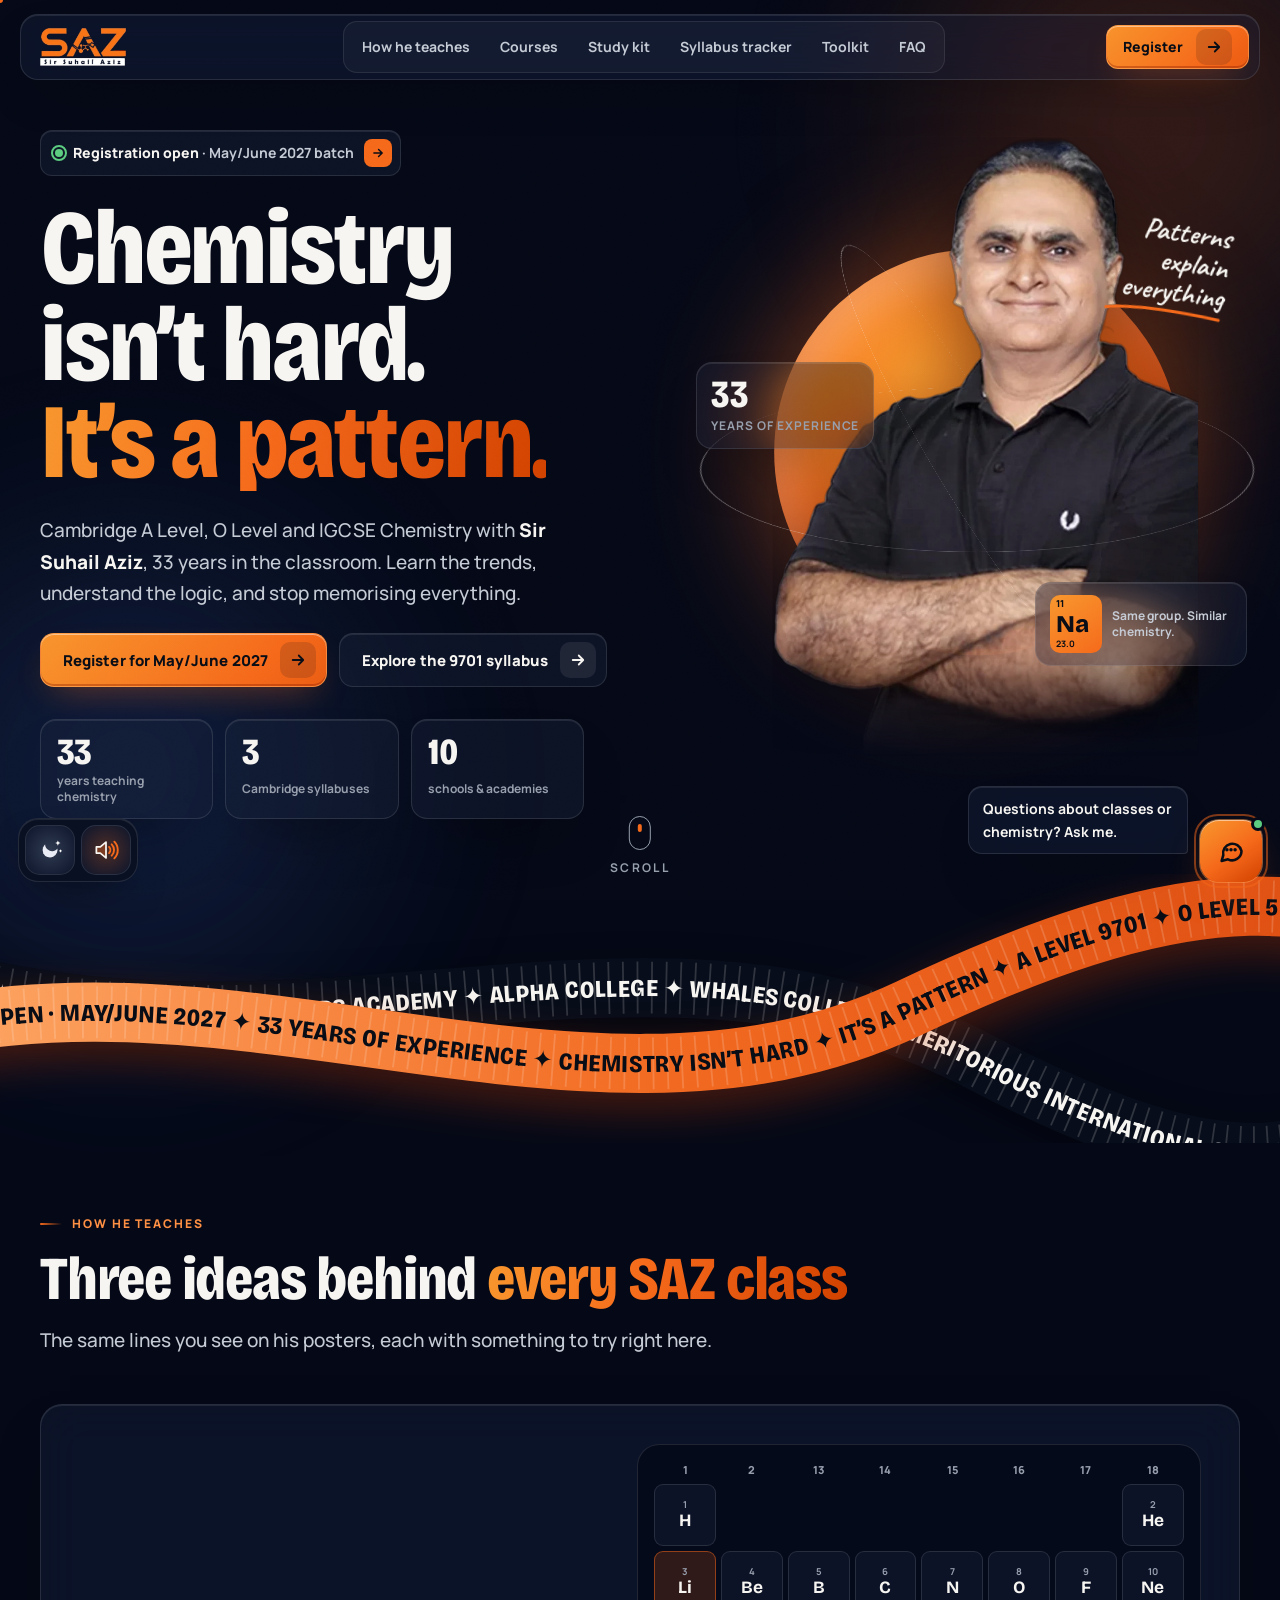
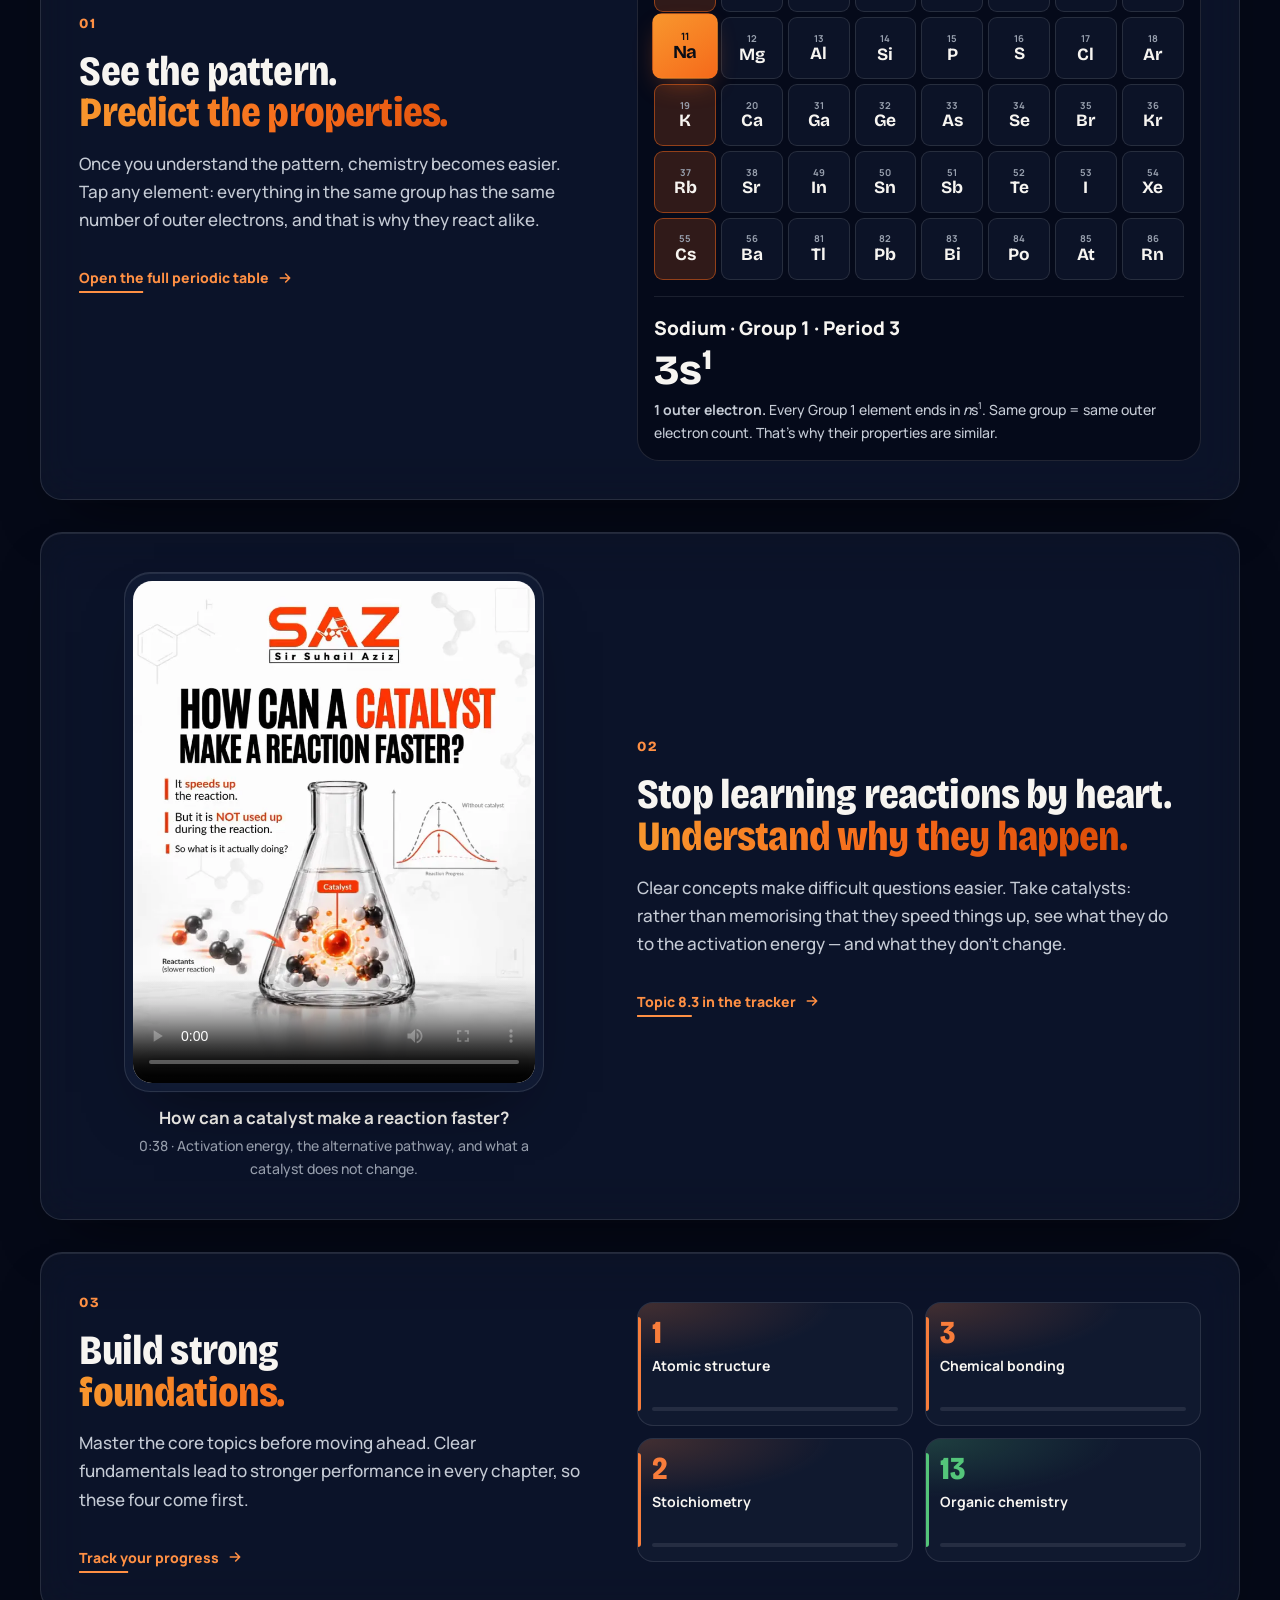
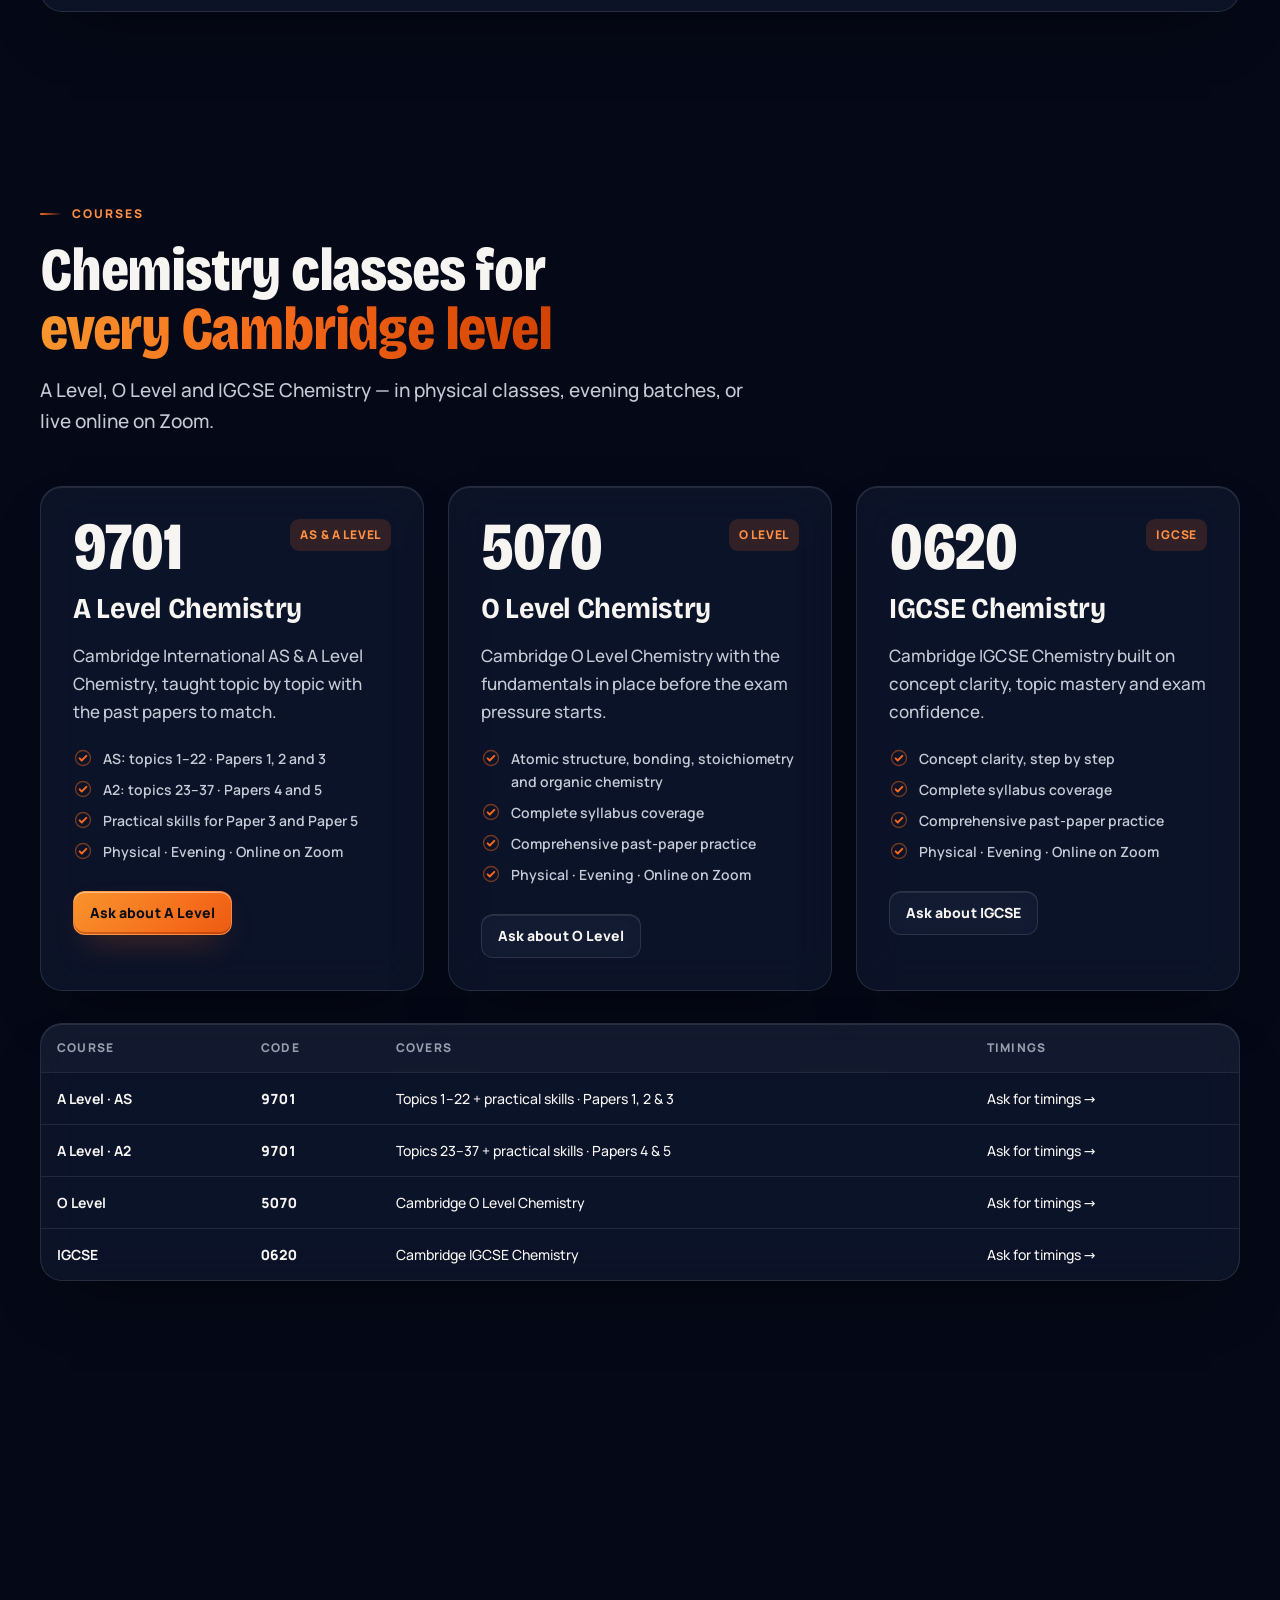
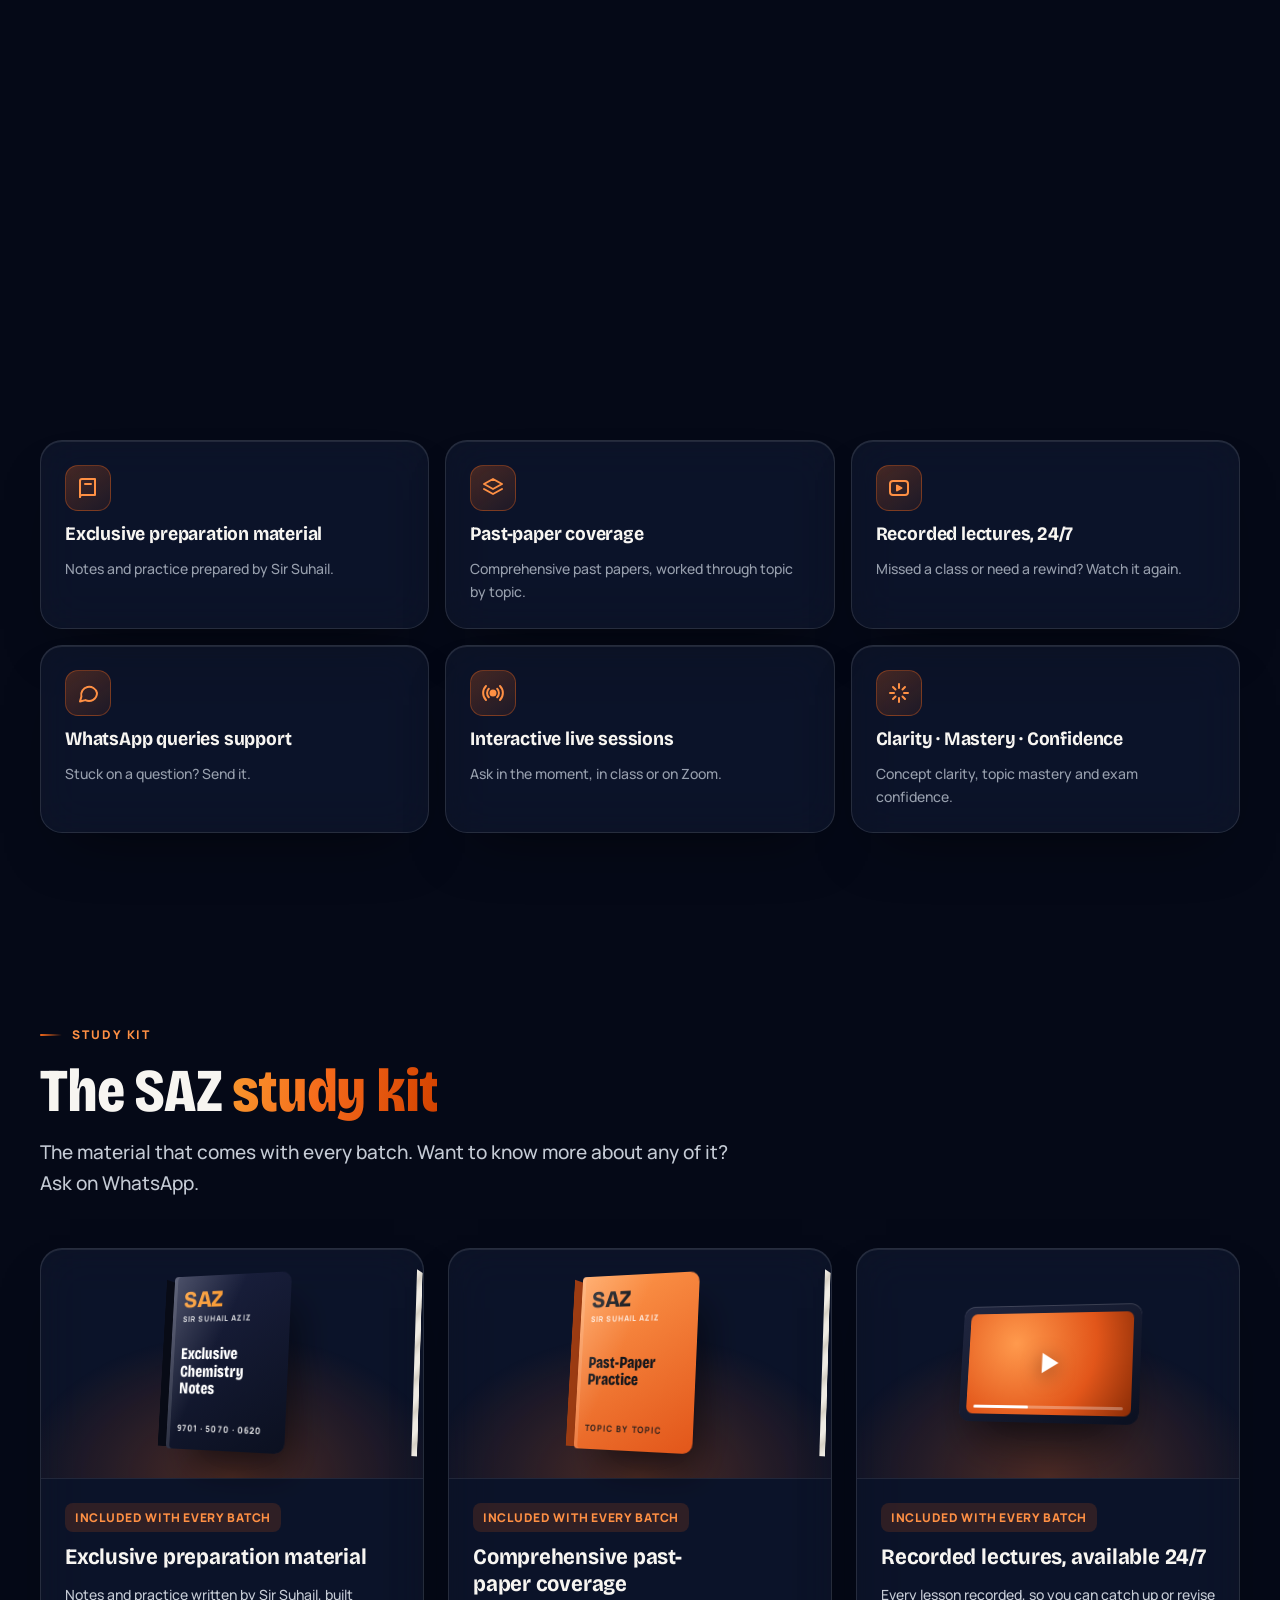
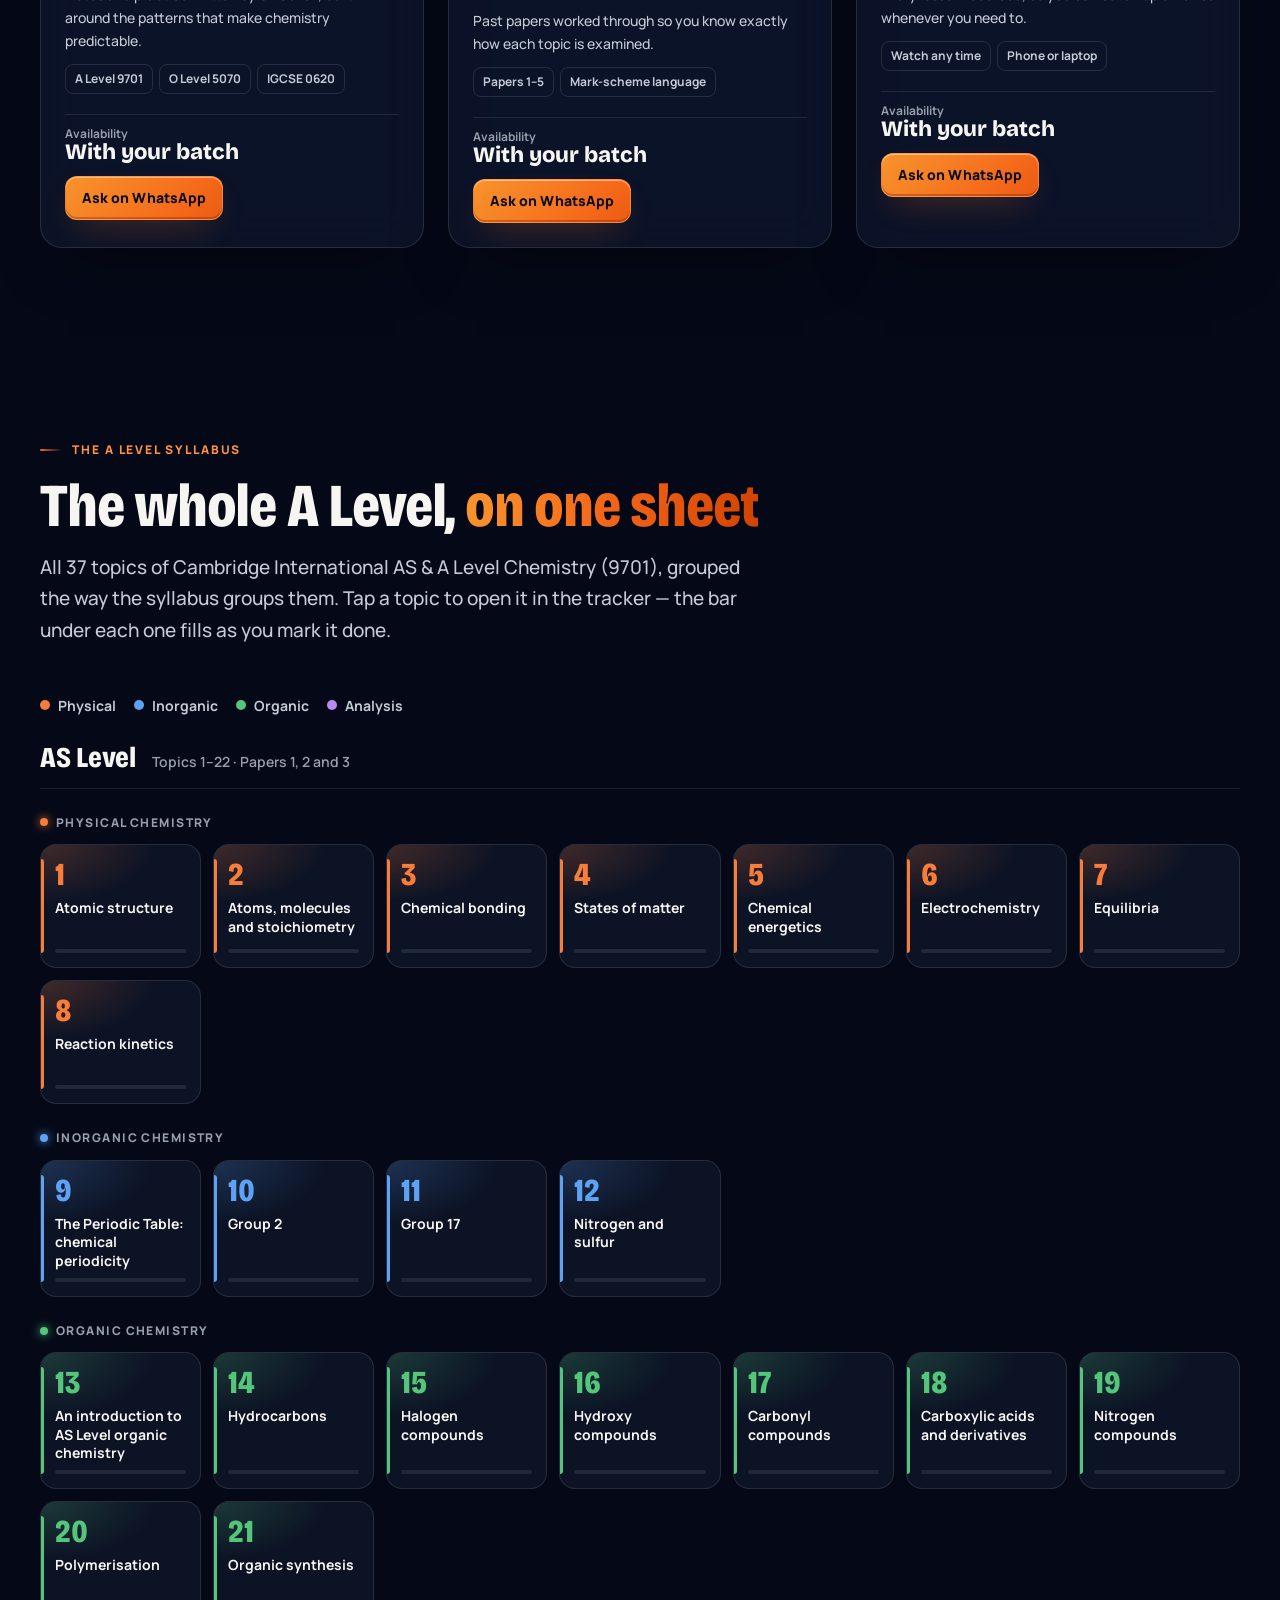
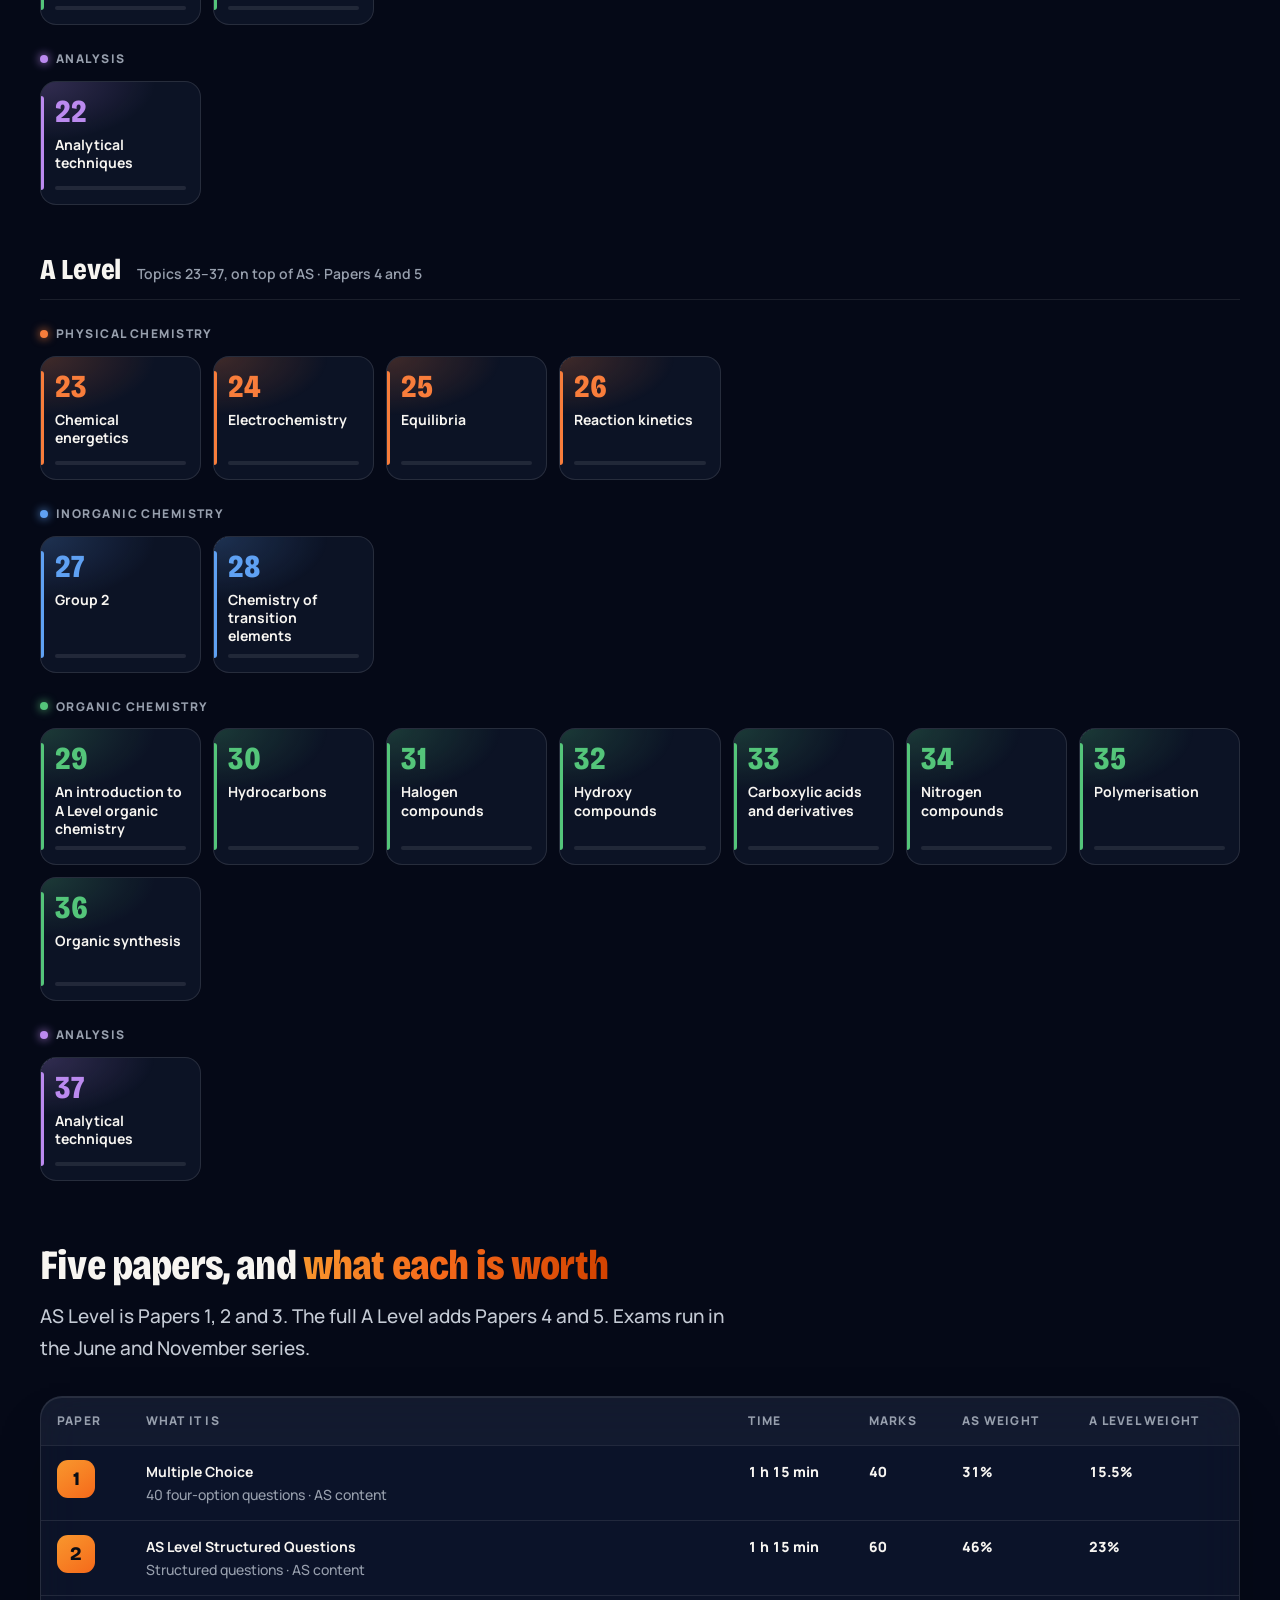
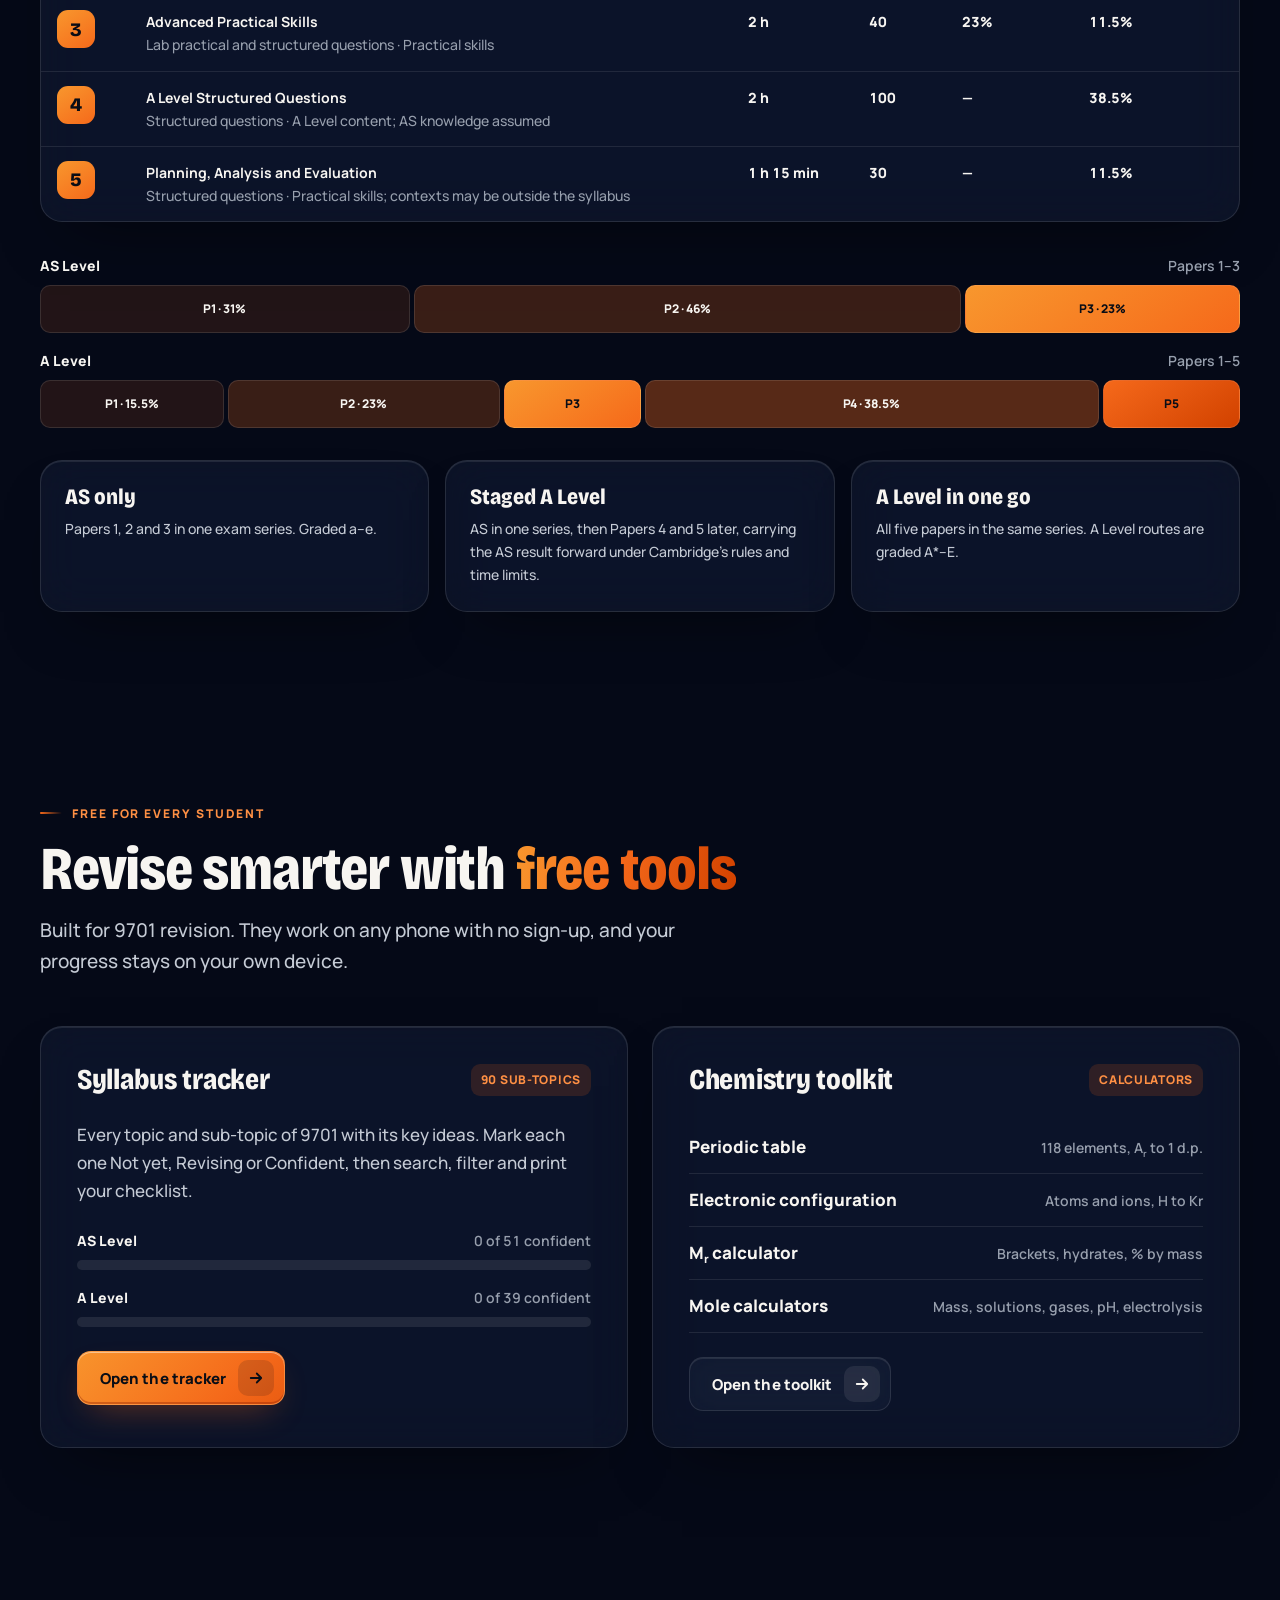
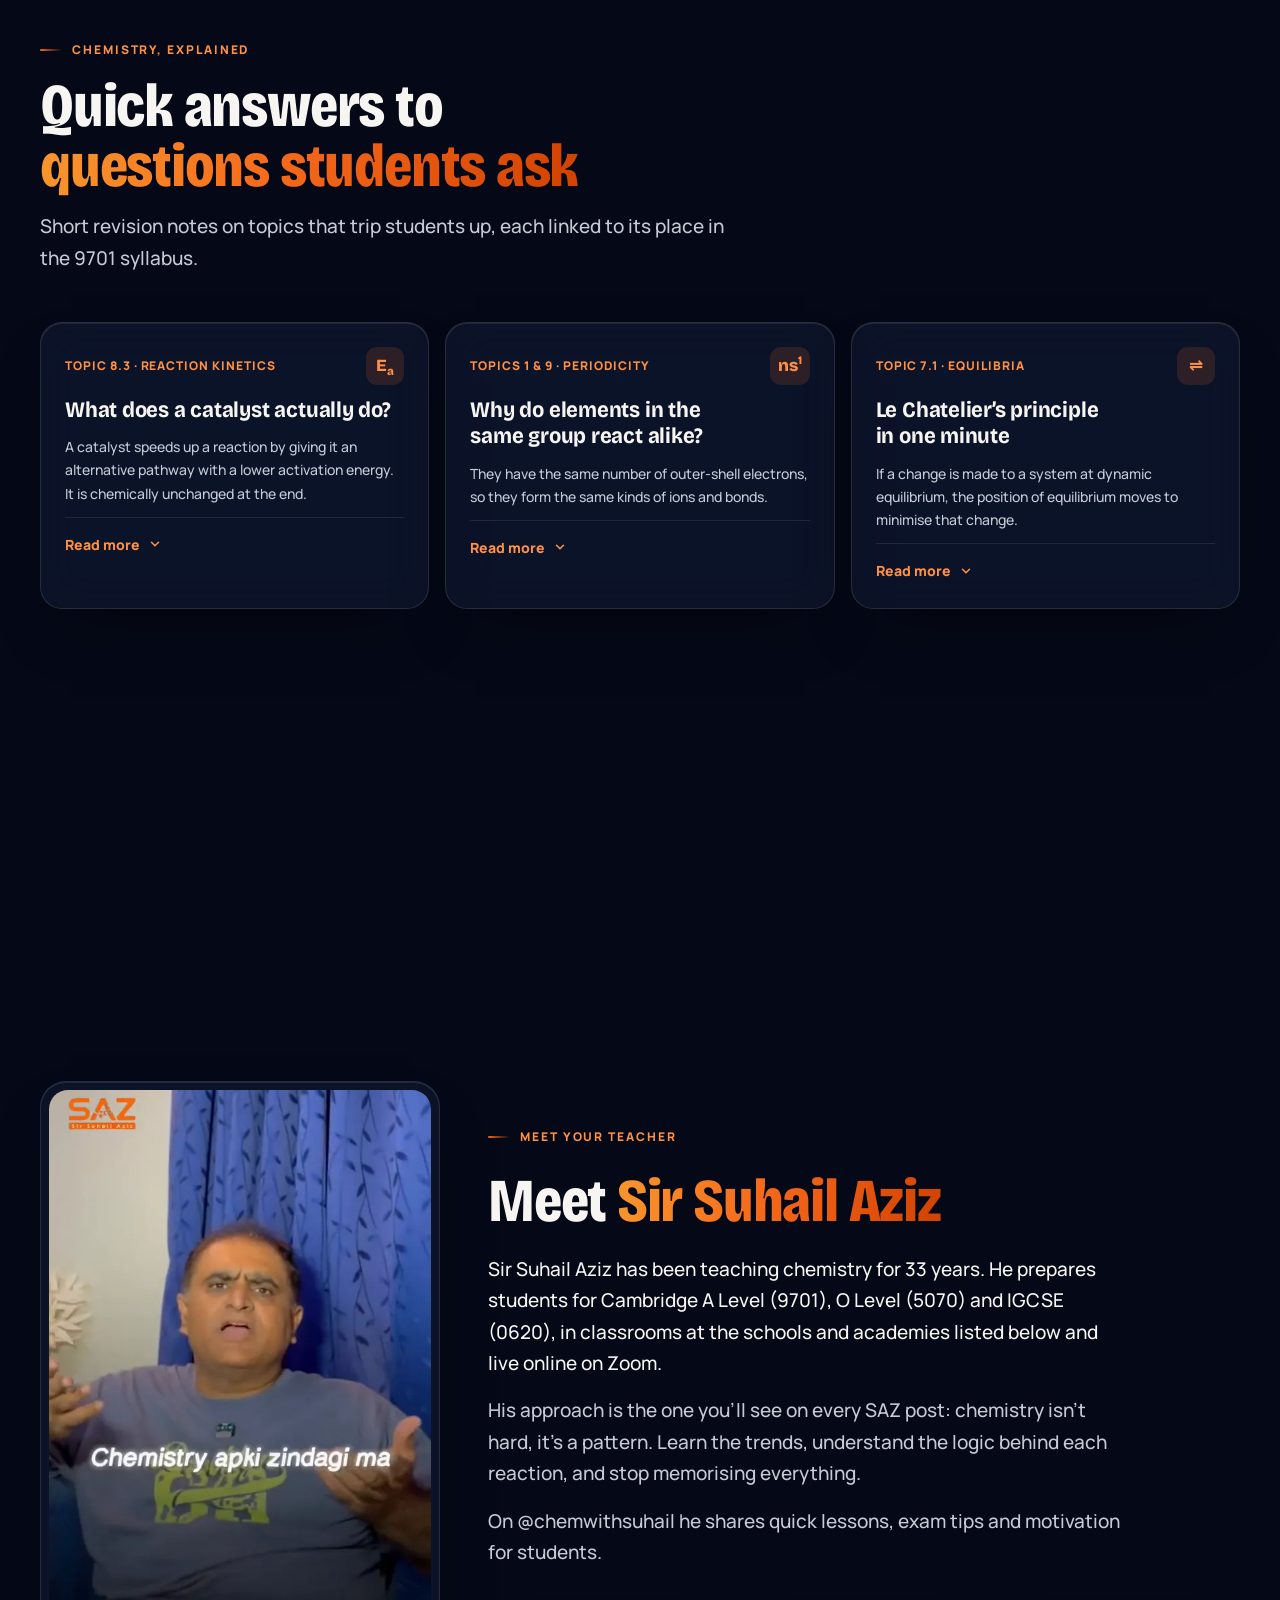
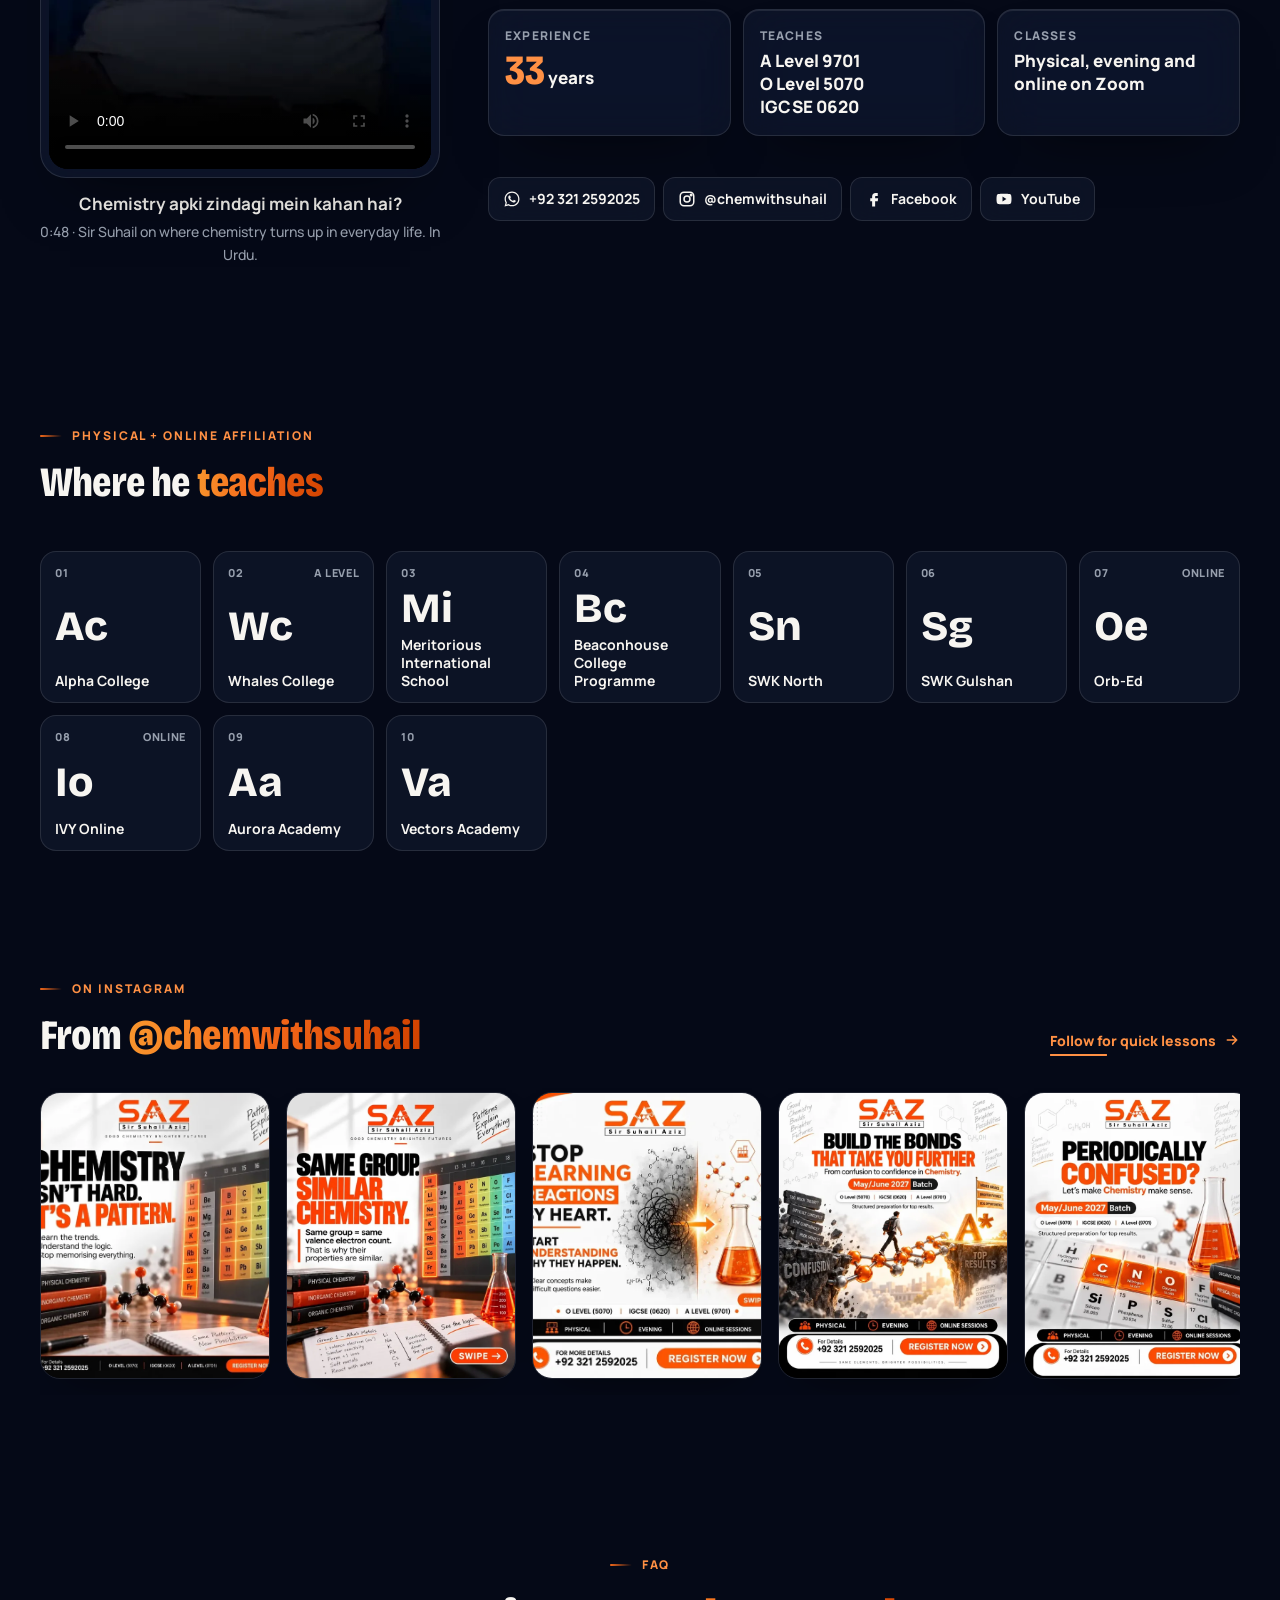
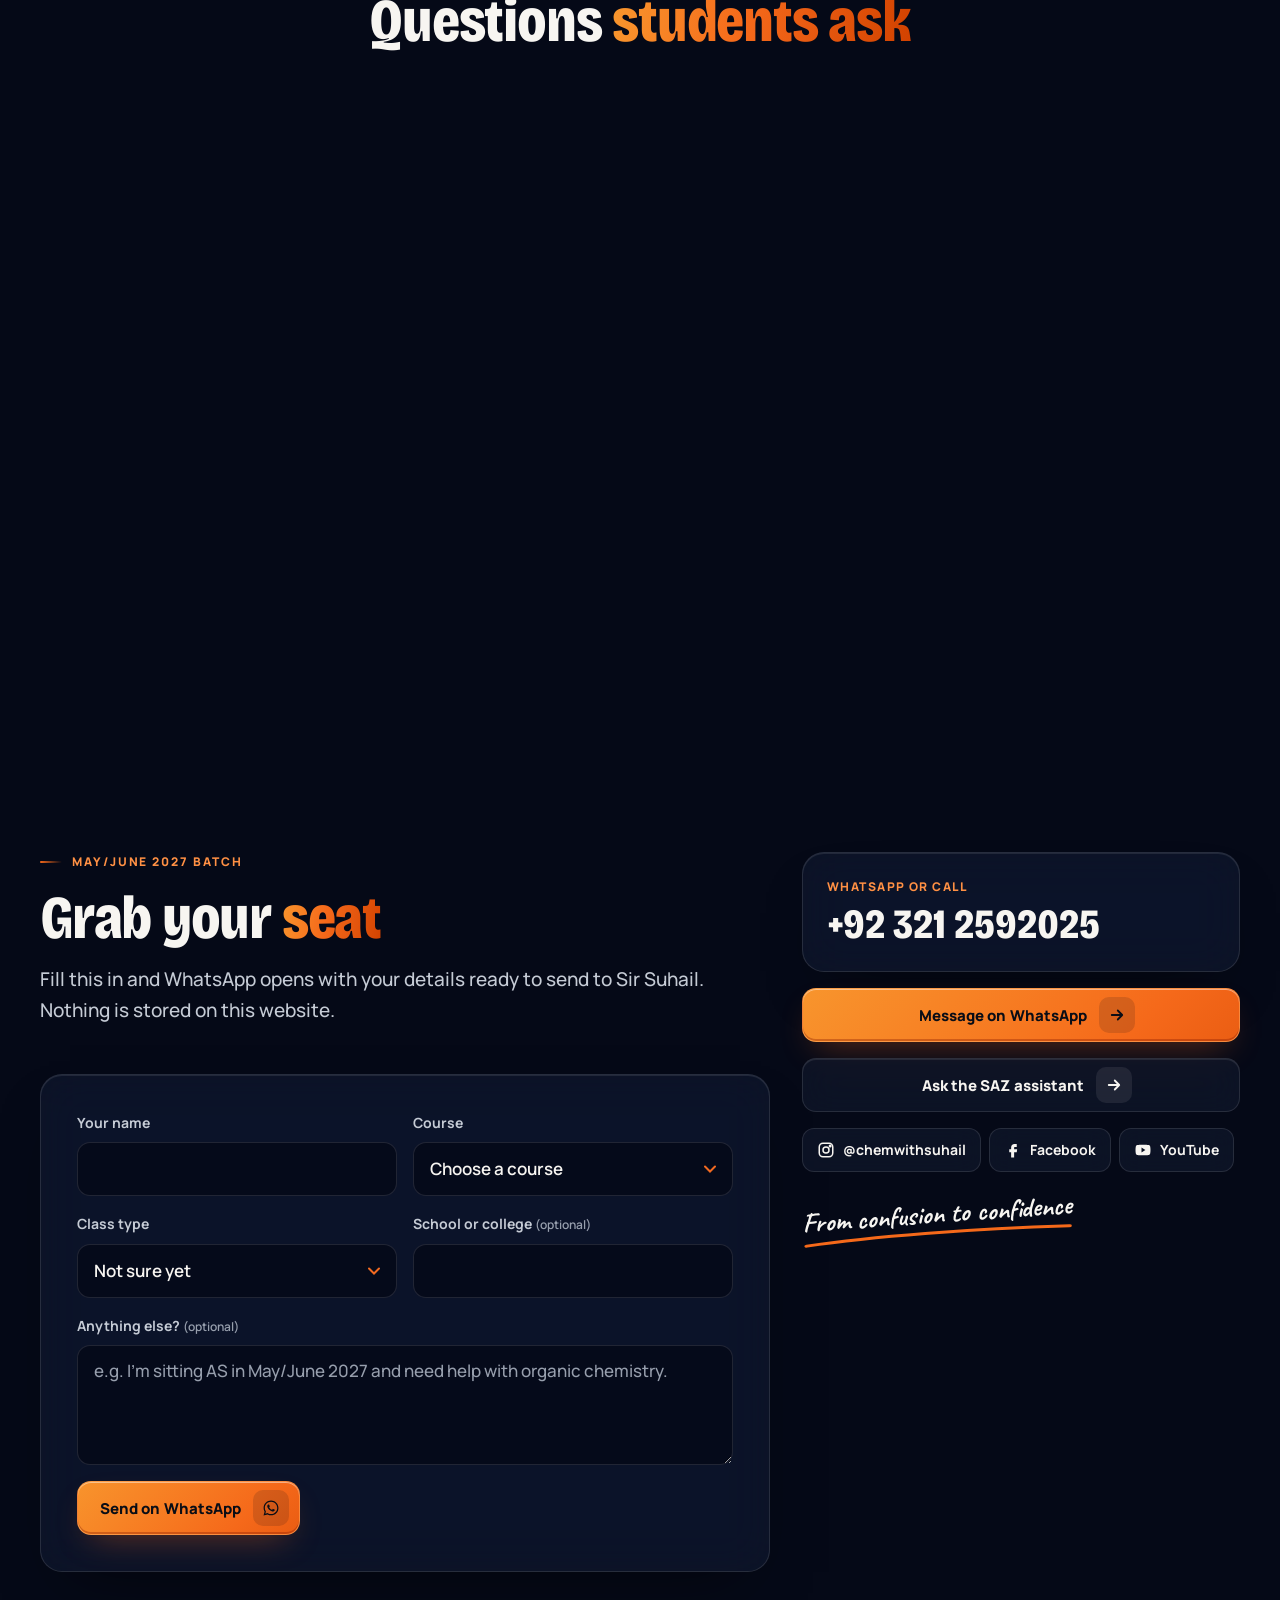
==== commit 1432e24f: "Add files via upload" ====
--- a/index.html
+++ b/index.html
@@ -113,6 +113,7 @@
   --ease-out: cubic-bezier(0.16, 1, 0.3, 1);
   --ease-in-out: cubic-bezier(0.65, 0, 0.35, 1);
   --ease-spring: cubic-bezier(0.34, 1.4, 0.64, 1);
+  --ease-glide: cubic-bezier(0.19, 1, 0.22, 1);
   --d-1: 160ms; --d-2: 280ms; --d-3: 520ms; --d-4: 900ms;
 
   --nav-h: 66px;
@@ -269,8 +270,14 @@
 .spot:hover::before { opacity: 1; }
 
 /* reveal on scroll */
-[data-reveal] { opacity: 0; translate: 0 34px; rotate: x 14deg; scale: 0.97; filter: blur(6px); transform-origin: 50% 100%; transition: opacity var(--d-4) var(--ease-out), translate 1.1s var(--ease-out), rotate 1.1s var(--ease-out), scale 1.1s var(--ease-out), filter var(--d-4) var(--ease-out); transition-delay: var(--delay, 0ms); }
-[data-reveal].is-in { opacity: 1; translate: 0 0; rotate: x 0deg; scale: 1; filter: none; }
+[data-reveal] { opacity: 0; translate: 0 64px; rotate: x 18deg; scale: 0.95; transform-origin: 50% 100%;
+  transition: opacity 700ms var(--ease-out), translate 1.1s var(--ease-glide), rotate 1.1s var(--ease-glide), scale 1.1s var(--ease-glide);
+  transition-delay: var(--delay, 0ms), var(--delay, 0ms), var(--delay, 0ms), var(--delay, 0ms); }
+[data-reveal="down"] { translate: 0 -64px; rotate: x -18deg; transform-origin: 50% 0%; }
+[data-reveal="left"] { translate: -90px 0; rotate: y 24deg; transform-origin: 0% 50%; }
+[data-reveal="right"] { translate: 90px 0; rotate: y -24deg; transform-origin: 100% 50%; }
+[data-reveal="zoom"] { translate: 0 30px; rotate: x 0deg; scale: 0.86; transform-origin: 50% 50%; }
+[data-reveal].is-in { opacity: 1; translate: 0 0; rotate: none; scale: 1; }
 .no-js [data-reveal] { opacity: 1; translate: 0 0; rotate: none; scale: 1; filter: none; }
 
 /* ---------- 5. Buttons ---------- */
@@ -1137,7 +1144,7 @@
   .aurora i, .marquee__track, .hv__orbit i, .fcard { animation: none !important; }
 }
 @media print {
-  .nav, .menu, .controls, .side, .chat, .chat-launch, .chat-tip, .toast, .foot, .scene, .aurora, .grain, .progress-line, .jump, .vbtn, .rag { display: none !important; }
+  .nav, .menu, .dock, .cursor, .ribbon, .intro, .controls, .side, .chat, .chat-launch, .chat-tip, .toast, .foot, .scene, .aurora, .grain, .progress-line, .jump, .vbtn, .rag { display: none !important; }
   body { background: #fff; color: #000; }
   .glass { background: none; border: 1px solid #ccc; box-shadow: none; -webkit-backdrop-filter: none; backdrop-filter: none; }
   .tracker { display: block; }
@@ -1180,52 +1187,59 @@
 .cursor.is-down .cursor__ring { width: 30px; height: 30px; margin: -15px 0 0 -15px; }
 .cursor.is-hidden { opacity: 0; }
 
-/* ---- bottom dock: day/night switch + sound ---- */
-.dock { position: fixed; left: 18px; bottom: 18px; z-index: 110; display: flex; align-items: center; gap: 8px; padding: 7px; border-radius: 18px;
+/* ---- bottom dock: theme + sound ---- */
+.dock { position: fixed; left: 18px; bottom: 18px; z-index: 110; display: flex; align-items: center; gap: 6px; padding: 6px; border-radius: 20px;
   background: var(--panel); border: 1px solid var(--glass-border); -webkit-backdrop-filter: blur(22px) saturate(1.6); backdrop-filter: blur(22px) saturate(1.6);
-  box-shadow: inset 0 1px 0 var(--glass-hi), 0 18px 40px -18px var(--shadow); }
-.dock__sep { width: 1px; height: 26px; background: var(--line); }
-.dock__tip { position: absolute; left: 0; bottom: calc(100% + 10px); padding: 7px 12px; border-radius: 10px; white-space: nowrap; font-size: var(--text-xs); font-weight: 800; background: var(--panel); border: 1px solid var(--glass-border); opacity: 0; transform: translateY(6px); pointer-events: none; transition: opacity var(--d-2), transform var(--d-3) var(--ease-spring); }
-.dock__tip.is-on { opacity: 1; transform: none; }
-.daynight { position: relative; width: 68px; height: 38px; padding: 0; border: 0; border-radius: 12px; overflow: hidden; flex: none; cursor: pointer;
-  background: linear-gradient(160deg, #ffd7a1 0%, #ff9a4d 55%, #f26a21 100%);
-  box-shadow: inset 0 2px 6px oklch(30% 0.1 40 / 0.35), inset 0 -1px 0 oklch(100% 0 0 / 0.4); transition: background-color 600ms; }
-.daynight::before { content: ""; position: absolute; inset: 0; background: linear-gradient(160deg, #1a2350 0%, #0e1430 60%, #070a1a 100%); opacity: 0; transition: opacity 600ms var(--ease-in-out); }
-:root:not([data-theme="light"]) .daynight::before { opacity: 1; }
-.daynight__sky { position: absolute; inset: 0; }
-.daynight__sky i { position: absolute; transition: opacity 500ms, transform 700ms var(--ease-spring); }
-.daynight__sky .s1, .daynight__sky .s2, .daynight__sky .s3 { width: 3px; height: 3px; border-radius: 50%; background: #fff; box-shadow: 0 0 4px #fff; opacity: 0; }
-.daynight__sky .s1 { left: 12px; top: 9px; } .daynight__sky .s2 { left: 22px; top: 22px; width: 2px; height: 2px; } .daynight__sky .s3 { left: 30px; top: 11px; width: 2px; height: 2px; }
-:root:not([data-theme="light"]) .daynight__sky .s1, :root:not([data-theme="light"]) .daynight__sky .s2, :root:not([data-theme="light"]) .daynight__sky .s3 { opacity: 1; animation: twinkle 2.4s infinite alternate; }
-.daynight__sky .s2 { animation-delay: .6s !important; } .daynight__sky .s3 { animation-delay: 1.2s !important; }
-@keyframes twinkle { to { opacity: 0.3; } }
-.daynight__sky .cl1, .daynight__sky .cl2 { height: 8px; border-radius: 6px; background: oklch(100% 0 0 / 0.85); }
-.daynight__sky .cl1 { width: 18px; right: 8px; top: 9px; } .daynight__sky .cl2 { width: 12px; right: 18px; top: 22px; opacity: 0.7; }
-:root:not([data-theme="light"]) .daynight__sky .cl1, :root:not([data-theme="light"]) .daynight__sky .cl2 { opacity: 0; transform: translateX(14px); }
-.daynight__knob { position: absolute; top: 5px; left: 5px; width: 28px; height: 28px; border-radius: 9px; overflow: hidden;
-  background: radial-gradient(circle at 35% 30%, #fff8e6, #ffd35c 55%, #ffb300); box-shadow: 0 0 14px #ffd35c, 0 3px 8px oklch(30% 0.1 40 / 0.4);
-  transition: transform 650ms var(--ease-spring), background 500ms, box-shadow 500ms, border-radius 500ms; }
-:root:not([data-theme="light"]) .daynight__knob { transform: translateX(30px) rotate(-200deg); border-radius: 50%; background: radial-gradient(circle at 35% 30%, #ffffff, #dfe3ee 60%, #b8bfd0); box-shadow: 0 0 16px oklch(90% 0.02 260 / 0.7), 0 3px 8px oklch(5% 0.03 266 / 0.5); }
-.daynight .crater { position: absolute; border-radius: 50%; background: oklch(70% 0.02 260 / 0.55); opacity: 0; transition: opacity 400ms; }
-.daynight .c1 { width: 7px; height: 7px; left: 6px; top: 7px; } .daynight .c2 { width: 5px; height: 5px; right: 6px; bottom: 6px; }
-:root:not([data-theme="light"]) .daynight .crater { opacity: 1; }
-.daynight:hover .daynight__knob { box-shadow: 0 0 22px #ffd35c, 0 3px 8px oklch(30% 0.1 40 / 0.4); }
-:root:not([data-theme="light"]) .daynight:hover .daynight__knob { box-shadow: 0 0 24px oklch(95% 0.02 260 / 0.9), 0 3px 8px oklch(5% 0.03 266 / 0.5); }
-.daynight:active .daynight__knob { width: 34px; }
-.daynight:focus-visible, .sound:focus-visible { outline: 2px solid var(--focus); outline-offset: 3px; }
-.sound { position: relative; display: grid; grid-template-columns: 22px auto; align-items: center; gap: 6px; height: 38px; padding: 0 10px; border: 1px solid var(--glass-border); border-radius: 12px; background: var(--glass); color: var(--text); cursor: pointer; transition: border-color var(--d-2), transform var(--d-2) var(--ease-spring); }
-.sound:hover { border-color: oklch(68.5% 0.19 44 / 0.6); transform: translateY(-1px); }
-.sound:active { transform: scale(0.94); }
-.sound svg { width: 22px; height: 22px; }
-.sound__x { opacity: 0; transition: opacity var(--d-2); }
-.sound__bars { display: flex; align-items: flex-end; gap: 2px; height: 16px; width: 18px; }
-.sound__bars i { flex: 1; height: 30%; border-radius: 2px; background: linear-gradient(180deg, var(--orange-2), var(--orange)); transition: height var(--d-3) var(--ease-out); }
-.sound[aria-pressed="true"] .sound__bars i { animation: eq 0.9s var(--ease-in-out) infinite alternate; }
-.sound__bars i:nth-child(2) { animation-delay: -0.3s !important; } .sound__bars i:nth-child(3) { animation-delay: -0.6s !important; } .sound__bars i:nth-child(4) { animation-delay: -0.15s !important; }
-@keyframes eq { 0% { height: 25%; } 50% { height: 100%; } 100% { height: 45%; } }
-.sound[aria-pressed="false"] .sound__x { opacity: 1; }
-.sound[aria-pressed="false"] .sound__bars i { height: 15%; background: var(--text-3); }
-@media (max-width: 520px) { .dock { left: 12px; bottom: 14px; padding: 6px; gap: 6px; } .daynight { width: 62px; height: 36px; } .daynight__knob { width: 26px; height: 26px; } :root:not([data-theme="light"]) .daynight__knob { transform: translateX(26px) rotate(-200deg); } .sound { height: 36px; padding: 0 8px; } }
+  box-shadow: inset 0 1px 0 var(--glass-hi), 0 18px 40px -18px var(--shadow);
+  animation: dock-in 900ms 400ms var(--ease-spring) both; }
+@keyframes dock-in { from { opacity: 0; transform: translateY(24px) scale(0.9); } }
+.dock__btn { position: relative; display: grid; place-items: center; width: 50px; height: 50px; padding: 0; border-radius: 15px; cursor: pointer; isolation: isolate; overflow: hidden;
+  border: 1px solid var(--glass-border); background: var(--glass); color: var(--text);
+  transition: transform 420ms var(--ease-spring), border-color var(--d-2), background-color var(--d-2), box-shadow var(--d-3); }
+.dock__btn:hover { transform: translateY(-3px); border-color: oklch(68.5% 0.19 44 / 0.55); box-shadow: 0 12px 24px -12px var(--orange-glow); }
+.dock__btn:active { transform: scale(0.9); transition-duration: 120ms; }
+.dock__btn:focus-visible { outline: 2px solid var(--focus); outline-offset: 3px; }
+.dock__btn svg { position: relative; z-index: 1; width: 28px; height: 28px; overflow: visible; }
+.dock__glow { position: absolute; inset: -30%; z-index: 0; border-radius: 50%; opacity: 0.55; transition: opacity 500ms, background 600ms; }
+.dock__btn::after { content: ""; position: absolute; inset: 0; border-radius: inherit; border: 2px solid var(--orange); opacity: 0; transform: scale(0.6); pointer-events: none; }
+.dock__btn.is-pulse::after { animation: dock-pulse 600ms var(--ease-out); }
+@keyframes dock-pulse { 0% { opacity: 0.9; transform: scale(0.6); } 100% { opacity: 0; transform: scale(1.25); } }
+.dock__tip { position: absolute; left: 50%; bottom: calc(100% + 12px); padding: 8px 12px; border-radius: 11px; white-space: nowrap; font-size: var(--text-xs); font-weight: 800; letter-spacing: 0.02em;
+  background: var(--panel); border: 1px solid var(--glass-border); box-shadow: 0 10px 24px -12px var(--shadow);
+  opacity: 0; transform: translate(-50%, 8px) scale(0.95); pointer-events: none; transition: opacity var(--d-2), transform 420ms var(--ease-spring); }
+.dock__tip.is-on { opacity: 1; transform: translate(-50%, 0) scale(1); }
+
+/* theme button: sun (light) ↔ moon (dark) */
+.tbtn .dock__glow { background: radial-gradient(circle, oklch(80% 0.16 70 / 0.55), transparent 60%); }
+:root:not([data-theme="light"]) .tbtn .dock__glow { background: radial-gradient(circle, oklch(85% 0.04 250 / 0.35), transparent 60%); }
+.tb__core { fill: #ff9a3c; transform-origin: 16px 16px; transition: r 600ms var(--ease-spring), fill 500ms, transform 700ms var(--ease-spring); }
+.tb__cut { transition: cx 650ms var(--ease-out), cy 650ms var(--ease-out); }
+.tb__rays { stroke: #ff9a3c; transform-origin: 16px 16px; transition: transform 650ms var(--ease-spring), opacity 400ms; animation: tb-spin 14s linear infinite; }
+@keyframes tb-spin { to { rotate: 360deg; } }
+.tb__star { fill: #fff; opacity: 0; transform-origin: center; transform-box: fill-box; transform: scale(0); transition: opacity 400ms, transform 500ms var(--ease-spring); }
+:root:not([data-theme="light"]) .tb__core { r: 8.5px; fill: #e9ecf4; transform: rotate(-25deg); }
+:root:not([data-theme="light"]) .tb__cut { cx: 21px; cy: 11px; }
+:root:not([data-theme="light"]) .tb__rays { transform: scale(0.3) rotate(-90deg); opacity: 0; }
+:root:not([data-theme="light"]) .tb__star { opacity: 1; transform: scale(1); }
+:root:not([data-theme="light"]) .tb__star.s1 { transition-delay: 250ms; animation: tb-twinkle 2.2s 900ms ease-in-out infinite alternate; }
+:root:not([data-theme="light"]) .tb__star.s2 { transition-delay: 380ms; animation: tb-twinkle 2.8s 1.2s ease-in-out infinite alternate; }
+@keyframes tb-twinkle { to { opacity: 0.35; } }
+.tbtn:hover .tb__core { transform: scale(1.08); }
+:root:not([data-theme="light"]) .tbtn:hover .tb__core { transform: rotate(-10deg) scale(1.06); }
+
+/* sound button: speaker + travelling waves / cross when muted */
+.sbtn .dock__glow { background: radial-gradient(circle, oklch(68.5% 0.19 44 / 0.5), transparent 60%); }
+.sb__spk { stroke: var(--text); stroke-width: 2; fill: oklch(68.5% 0.19 44 / 0.3); transition: fill 400ms, stroke 400ms; }
+.sb__w { stroke: var(--orange); stroke-width: 2.2; transform-origin: 16px 16px; transition: opacity 300ms, transform 400ms var(--ease-spring); }
+.sbtn[aria-pressed="true"] .sb__w { animation: sb-wave 1.8s ease-in-out infinite; }
+.sbtn[aria-pressed="true"] .w2 { animation-delay: 0.2s; } .sbtn[aria-pressed="true"] .w3 { animation-delay: 0.4s; }
+@keyframes sb-wave { 0%, 100% { opacity: 0.25; } 40% { opacity: 1; } }
+.sb__x { stroke: var(--text-3); stroke-width: 2.4; stroke-dasharray: 10; stroke-dashoffset: 10; opacity: 0; transition: stroke-dashoffset 420ms var(--ease-out), opacity 200ms; }
+.sbtn[aria-pressed="false"] .sb__w { opacity: 0; transform: translateX(-4px) scale(0.6); animation: none; }
+.sbtn[aria-pressed="false"] .sb__x { stroke-dashoffset: 0; opacity: 1; transition-delay: 120ms; }
+.sbtn[aria-pressed="false"] .sb__spk { fill: transparent; stroke: var(--text-3); }
+.sbtn[aria-pressed="false"] .dock__glow { opacity: 0; }
+@media (max-width: 520px) { .dock { left: 12px; bottom: 14px; padding: 5px; gap: 5px; border-radius: 18px; } .dock__btn { width: 46px; height: 46px; border-radius: 14px; } .dock__btn svg { width: 26px; height: 26px; } }
 
 /* ---- curved crossing ribbons ---- */
 .ribbon { position: relative; width: 100%; height: clamp(190px, 21vw, 300px); margin-block: clamp(-30px, -2vw, -10px); pointer-events: none; overflow: hidden; z-index: 1; }
@@ -1243,7 +1257,11 @@
 
 /* ---- 3D cards: tilt, glare, beam border ---- */
 @property --beam { syntax: "<angle>"; inherits: false; initial-value: 0deg; }
-.card3d { transform-style: preserve-3d; }
+.card3d { transform-style: preserve-3d; backface-visibility: hidden;
+  transition-property: opacity, translate, rotate, scale, border-color, box-shadow, background-color, color !important;
+  transition-duration: 700ms, 1.1s, 1.1s, 1.1s, 300ms, 400ms, 300ms, 300ms !important;
+  transition-timing-function: var(--ease-out), var(--ease-glide), var(--ease-glide), var(--ease-glide), var(--ease-out), var(--ease-out), var(--ease-out), var(--ease-out) !important;
+  transition-delay: var(--delay, 0ms), var(--delay, 0ms), var(--delay, 0ms), var(--delay, 0ms), 0ms, 0ms, 0ms, 0ms !important; }
 .card3d > .fx { position: absolute; inset: 0; border-radius: inherit; pointer-events: none; z-index: 5; }
 .card3d > .fx::before { content: ""; position: absolute; inset: 0; border-radius: inherit; opacity: 0; transition: opacity 400ms var(--ease-out);
   background: radial-gradient(520px circle at var(--gx, 50%) var(--gy, 0%), oklch(100% 0 0 / 0.16), transparent 45%); mix-blend-mode: soft-light; }
@@ -1285,6 +1303,10 @@
   .foot .social span { display: none; }
   .foot__small { margin-top: var(--s-4); font-size: 0.6875rem; }
 }
+/* wide cards swing less */
+.principle[data-reveal="left"], .about__text[data-reveal="right"], #register-form[data-reveal="left"] { rotate: y 9deg; }
+.principle[data-reveal="right"] { rotate: y -9deg; }
+.principle.is-in, .about__text.is-in, #register-form.is-in { rotate: none; }
 </style>
   
   <script>(function(){var d=document.documentElement;d.classList.remove("no-js");setTimeout(function(){if(!window.SAZ_READY){d.classList.add("no-js","is-loaded")}},4500);})();</script>
@@ -1886,15 +1908,29 @@
     <p class="chat__note">Automated assistant. For anything personal, message Sir Suhail directly.</p>
   </div>
 </section>
-<div class="dock" role="group" aria-label="Display and sound">
-  <button class="daynight" type="button" data-theme-toggle role="switch" aria-checked="true" aria-label="Dark mode">
-    <span class="daynight__sky" aria-hidden="true"><i class="s1"></i><i class="s2"></i><i class="s3"></i><i class="cl1"></i><i class="cl2"></i></span>
-    <span class="daynight__knob" aria-hidden="true"><i class="crater c1"></i><i class="crater c2"></i></span>
+<div class="dock" role="group" aria-label="Theme and sound">
+  <button class="dock__btn tbtn" type="button" data-theme-toggle aria-label="Switch to light mode">
+    <span class="dock__glow" aria-hidden="true"></span>
+    <svg viewBox="0 0 32 32" aria-hidden="true">
+      <defs><mask id="tb-mask"><rect width="32" height="32" fill="#fff"/><circle class="tb__cut" cx="40" cy="-6" r="8" fill="#000"/></mask></defs>
+      <g class="tb__rays" stroke-width="2.2" stroke-linecap="round">
+        <line x1="16" y1="3" x2="16" y2="6"/><line x1="16" y1="26" x2="16" y2="29"/><line x1="3" y1="16" x2="6" y2="16"/><line x1="26" y1="16" x2="29" y2="16"/>
+        <line x1="6.8" y1="6.8" x2="8.9" y2="8.9"/><line x1="23.1" y1="23.1" x2="25.2" y2="25.2"/><line x1="6.8" y1="25.2" x2="8.9" y2="23.1"/><line x1="23.1" y1="8.9" x2="25.2" y2="6.8"/>
+      </g>
+      <circle class="tb__core" cx="16" cy="16" r="6.5" mask="url(#tb-mask)"/>
+      <path class="tb__star s1" d="M25 5l.9 2.1 2.1.9-2.1.9L25 11l-.9-2.1L22 8l2.1-.9z"/>
+      <path class="tb__star s2" d="M28 15l.6 1.4 1.4.6-1.4.6L28 19l-.6-1.4L26 17l1.4-.6z"/>
+    </svg>
   </button>
-  <span class="dock__sep" aria-hidden="true"></span>
-  <button class="sound" type="button" data-sound-toggle aria-pressed="true" aria-label="Sound effects on">
-    <svg viewBox="0 0 24 24" fill="none" stroke="currentColor" stroke-width="2" stroke-linecap="round" stroke-linejoin="round" aria-hidden="true"><path d="M4 9.5h3.5L12 5.5v13l-4.5-4H4z" fill="currentColor" fill-opacity=".18"/><path class="sound__x" d="M16 9.5l5 5M21 9.5l-5 5"/></svg>
-    <span class="sound__bars" aria-hidden="true"><i></i><i></i><i></i><i></i></span>
+  <button class="dock__btn sbtn" type="button" data-sound-toggle aria-pressed="true" aria-label="Turn sound off">
+    <span class="dock__glow" aria-hidden="true"></span>
+    <svg viewBox="0 0 32 32" fill="none" stroke-linecap="round" stroke-linejoin="round" aria-hidden="true">
+      <path class="sb__spk" d="M5 12.5h4.5L16 7v18l-6.5-5.5H5z"/>
+      <path class="sb__w w1" d="M19.5 12.5a5 5 0 0 1 0 7"/>
+      <path class="sb__w w2" d="M22.5 9.5a9.2 9.2 0 0 1 0 13"/>
+      <path class="sb__w w3" d="M25.5 6.5a13.4 13.4 0 0 1 0 19"/>
+      <path class="sb__x" d="M20.5 12.5l7 7M27.5 12.5l-7 7"/>
+    </svg>
   </button>
   <span class="dock__tip" role="status" aria-live="polite"></span>
 </div>
@@ -6182,11 +6218,11 @@
   function initTheme() {
     var btn = $("[data-theme-toggle]");
     if (!btn) return;
-    function label() { var d = currentTheme() === "dark"; btn.setAttribute("aria-checked", String(d)); btn.setAttribute("aria-label", "Dark mode"); }
+    function label() { btn.setAttribute("aria-label", currentTheme() === "dark" ? "Switch to light mode" : "Switch to dark mode"); }
     label();
     btn.addEventListener("click", function (e) {
       var next = currentTheme() === "dark" ? "light" : "dark";
-      SFX.play("toggle"); dockTip(next === "dark" ? "Dark mode" : "Light mode");
+      SFX.play("toggle", next); pulse(btn); dockTip(next === "dark" ? "Dark mode on" : "Light mode on");
       function apply() {
         document.documentElement.setAttribute("data-theme", next);
         var meta = $('meta[name="theme-color"]'); if (meta) meta.setAttribute("content", next === "light" ? "#f6f3ef" : "#0b1020");
@@ -6291,18 +6327,36 @@
       lastY = y;
     }
     window.addEventListener("scroll", onScroll, { passive: true }); onScroll();
+    // entrance directions: grids come in by column (left column from the left, right column from the right,
+    // middle from below / above on alternate rows); single columns alternate sides
+    $$("[data-stagger]").forEach(function (box) {
+      var kids = $$(":scope > *", box); if (!kids.length) return;
+      var lefts = kids.map(function (k) { return Math.round(k.offsetLeft / 8); });
+      var cols = lefts.filter(function (v, i, arr) { return arr.indexOf(v) === i; }).sort(function (x, y) { return x - y; });
+      var rows = {};
+      kids.forEach(function (k, i) {
+        var col = cols.indexOf(lefts[i]), row = rows[col] = (rows[col] == null ? 0 : rows[col] + 1), dir;
+        if (cols.length === 1) dir = i % 2 ? "right" : "left";
+        else if (col === 0) dir = "left";
+        else if (col === cols.length - 1) dir = "right";
+        else dir = row % 2 ? "down" : "up";
+        k.setAttribute("data-reveal", dir);
+        k.style.setProperty("--delay", ((cols.length === 1 ? 0 : col) * 90 + (row % 3) * 40) + "ms");
+      });
+    });
+    $$(".principle").forEach(function (p, i) { p.setAttribute("data-reveal", i % 2 ? "right" : "left"); });
+    [["#about [data-video]", "left"], [".about__text", "right"], ["#register-form", "left"], [".contact", "right"], [".posts", "right"], [".tbl-wrap", "zoom"], ["#map", "zoom"], ["#aff", "up"], [".foot__statement", "up"]].forEach(function (p) {
+      $$(p[0]).forEach(function (n) { if (n.hasAttribute("data-reveal")) n.setAttribute("data-reveal", p[1]); });
+    });
     // reveal on scroll
     var rev = $$("[data-reveal]");
     if ("IntersectionObserver" in window && !REDUCE) {
       var io = new IntersectionObserver(function (entries) {
         entries.forEach(function (en) { if (en.isIntersecting) { en.target.classList.add("is-in"); io.unobserve(en.target); } });
-      }, { rootMargin: "0px 0px -8% 0px", threshold: 0.08 });
+      }, { rootMargin: "0px 0px 4% 0px", threshold: 0.01 });
       rev.forEach(function (n) { io.observe(n); });
     } else rev.forEach(function (n) { n.classList.add("is-in"); });
-    // stagger children
-    $$("[data-stagger]").forEach(function (box) {
-      $$(":scope > *", box).forEach(function (c, i) { c.setAttribute("data-reveal", ""); c.style.setProperty("--delay", (i * 70) + "ms"); if (REDUCE || !("IntersectionObserver" in window)) c.classList.add("is-in"); else io.observe(c); });
-    });
+    // stagger children are already in `rev` (directions assigned above)
     // counters
     $$("[data-count]").forEach(function (n) {
       var to = +n.getAttribute("data-count"), done = false;
@@ -7511,7 +7565,7 @@
      Starts after the first tap/click (browser rule). Toggle in the dock.
      --------------------------------------------------------------- */
   var SFX = (function () {
-    var ctx = null, master = null, on = true, unlocked = false, last = {}, noiseBuf = null;
+    var ctx = null, master = null, echo = null, on = true, unlocked = false, last = {}, noiseBuf = null;
     try { on = localStorage.getItem("saz.sound") !== "off"; } catch (e) {}
     function ac() {
       if (ctx) return ctx;
@@ -7520,6 +7574,12 @@
       try { ctx = new AC(); } catch (e) { return null; }
       master = ctx.createGain(); master.gain.value = 0.6;
       var comp = ctx.createDynamicsCompressor(); master.connect(comp); comp.connect(ctx.destination);
+      // soft echo bus for chimes
+      echo = ctx.createDelay(0.5); echo.delayTime.value = 0.16;
+      var fb = ctx.createGain(); fb.gain.value = 0.28;
+      var damp = ctx.createBiquadFilter(); damp.type = "lowpass"; damp.frequency.value = 2600;
+      var wet = ctx.createGain(); wet.gain.value = 0.35;
+      echo.connect(damp); damp.connect(fb); fb.connect(echo); damp.connect(wet); wet.connect(master);
       return ctx;
     }
     function unlock() { if (!on) return; var c = ac(); if (c && c.state === "suspended") c.resume(); unlocked = true; }
@@ -7530,7 +7590,7 @@
       var osc = c.createOscillator(), g = c.createGain();
       osc.type = o.type || "sine"; osc.frequency.setValueAtTime(f, t);
       if (o.to) osc.frequency.exponentialRampToValueAtTime(o.to, t + (o.glide || d));
-      env(g, t, a, o.vol || 0.08, d); osc.connect(g); g.connect(master); osc.start(t); osc.stop(t + a + d + 0.05);
+      env(g, t, a, o.vol || 0.08, d); osc.connect(g); g.connect(master); if (o.echo && echo) g.connect(echo); osc.start(t); osc.stop(t + a + d + 0.05);
     }
     function noise(o) {
       var c = ctx;
@@ -7542,43 +7602,64 @@
       env(g, t, a, o.vol || 0.06, d); s.connect(f); f.connect(g); g.connect(master); s.start(t); s.stop(t + a + d + 0.05);
     }
     var LIB = {
-      hover: function () { tone(2600, { dur: 0.03, vol: 0.014 }); },
-      click: function () { tone(880, { to: 520, dur: 0.07, vol: 0.06, type: "triangle" }); noise({ f: 3200, dur: 0.03, vol: 0.018, q: 0.8 }); },
-      toggle: function () { noise({ f: 300, fto: 3600, dur: 0.38, vol: 0.06, q: 0.7 }); tone(660, { dur: 0.2, vol: 0.045, delay: 0.14 }); tone(990, { dur: 0.3, vol: 0.035, delay: 0.22 }); },
-      on: function () { tone(660, { dur: 0.12, vol: 0.07 }); tone(990, { dur: 0.2, vol: 0.06, delay: 0.09 }); tone(1320, { dur: 0.25, vol: 0.04, delay: 0.18 }); },
+      hover: function () { tone(3100, { dur: 0.025, vol: 0.01 }); },
+      click: function () { tone(1250, { to: 620, dur: 0.06, vol: 0.05, glide: 0.05 }); noise({ f: 4200, dur: 0.02, vol: 0.012, q: 1.5 }); },
+      toggle: function (mode) {
+        noise({ f: mode === "dark" ? 3600 : 300, fto: mode === "dark" ? 300 : 3600, dur: 0.42, vol: 0.05, q: 0.6 });
+        var notes = mode === "dark" ? [987.77, 783.99, 587.33] : [587.33, 783.99, 987.77];
+        notes.forEach(function (f, i) { tone(f, { dur: 0.35, vol: 0.04, delay: 0.12 + i * 0.08, echo: true }); });
+      },
+      on: function () { [523.25, 783.99, 1046.5].forEach(function (f, i) { tone(f, { dur: 0.3, vol: 0.05, delay: i * 0.07, echo: true }); }); },
+      off: function () { tone(784, { to: 392, dur: 0.18, vol: 0.05 }); },
       open: function () { tone(420, { to: 860, dur: 0.16, vol: 0.06 }); tone(1290, { dur: 0.22, vol: 0.03, delay: 0.09 }); },
       close: function () { tone(760, { to: 360, dur: 0.14, vol: 0.05 }); },
       msg: function () { tone(1180, { to: 1520, dur: 0.06, vol: 0.045 }); tone(1760, { dur: 0.12, vol: 0.025, delay: 0.05 }); },
       send: function () { noise({ f: 1800, fto: 6200, dur: 0.13, vol: 0.035, q: 1.2 }); tone(700, { to: 1150, dur: 0.08, vol: 0.035 }); },
-      success: function () { [523.25, 659.25, 783.99, 1046.5].forEach(function (f, i) { tone(f, { dur: 0.4, vol: 0.055, delay: i * 0.075 }); }); },
+      success: function () { [523.25, 659.25, 783.99, 1046.5].forEach(function (f, i) { tone(f, { dur: 0.45, vol: 0.05, delay: i * 0.075, echo: true }); }); },
       error: function () { tone(233, { dur: 0.12, vol: 0.06, type: "triangle" }); tone(196, { dur: 0.18, vol: 0.06, type: "triangle", delay: 0.12 }); },
       swipe: function () { noise({ f: 700, fto: 2600, dur: 0.2, vol: 0.035, q: 0.8 }); },
       note: function (n) { var f = 196 * Math.pow(2, ((n || 1) % 30) / 12); tone(f, { dur: 0.36, vol: 0.055 }); tone(f * 2, { dur: 0.22, vol: 0.018 }); tone(f * 3, { dur: 0.12, vol: 0.008 }); },
-      mark: function (v) { var f = v === 2 ? 1046.5 : v === 1 ? 784 : 523.25; tone(f, { dur: 0.24, vol: 0.055 }); if (v === 2) { tone(f * 1.26, { dur: 0.28, vol: 0.04, delay: 0.07 }); tone(f * 1.5, { dur: 0.34, vol: 0.035, delay: 0.14 }); } }
+      mark: function (v) { var f = v === 2 ? 1046.5 : v === 1 ? 784 : 523.25; tone(f, { dur: 0.24, vol: 0.05, echo: v === 2 }); if (v === 2) { tone(f * 1.26, { dur: 0.28, vol: 0.035, delay: 0.07, echo: true }); tone(f * 1.5, { dur: 0.36, vol: 0.03, delay: 0.14, echo: true }); } }
     };
     function play(name, arg) {
       if (!on || !unlocked) return;
-      var c = ac(); if (!c) return;
-      if (c.state !== "running") { c.resume(); if (c.state !== "running") return; }
-      var now = performance.now(); if (last[name] && now - last[name] < (name === "hover" ? 60 : 35)) return; last[name] = now;
-      try { if (LIB[name]) LIB[name](arg); } catch (e) {}
+      var c = ac(); if (!c || !LIB[name]) return;
+      var now = performance.now(); if (last[name] && now - last[name] < (name === "hover" ? 70 : 35)) return; last[name] = now;
+      var go = function () { try { LIB[name](arg); } catch (e) {} };
+      if (c.state === "running") go();
+      else if (name !== "hover") { var p = c.resume(); if (p && p.then) p.then(go, function () {}); }
     }
-    function set(v) { on = v; if (v) unlock(); try { localStorage.setItem("saz.sound", v ? "on" : "off"); } catch (e) {} }
+    function set(v) { on = v; if (v) { unlocked = true; unlock(); } try { localStorage.setItem("saz.sound", v ? "on" : "off"); } catch (e) {} }
     return { play: play, set: set, isOn: function () { return on; } };
   })();
 
   var tipTimer;
-  function dockTip(text) {
+  function dockTip(text, sticky) {
     var t = $(".dock__tip"); if (!t) return;
+    clearTimeout(tipTimer);
+    if (!text) { t.classList.remove("is-on"); return; }
     t.textContent = text; t.classList.add("is-on");
-    clearTimeout(tipTimer); tipTimer = setTimeout(function () { t.classList.remove("is-on"); }, 1400);
+    if (!sticky) tipTimer = setTimeout(function () { t.classList.remove("is-on"); }, 1500);
   }
+  function pulse(b) { b.classList.remove("is-pulse"); void b.offsetWidth; b.classList.add("is-pulse"); setTimeout(function () { b.classList.remove("is-pulse"); }, 650); }
   function initSound() {
     var b = $("[data-sound-toggle]");
     if (b) {
-      var sync = function () { var o = SFX.isOn(); b.setAttribute("aria-pressed", String(o)); b.setAttribute("aria-label", o ? "Sound effects on" : "Sound effects off"); };
+      var sync = function () { var o = SFX.isOn(); b.setAttribute("aria-pressed", String(o)); b.setAttribute("aria-label", o ? "Turn sound off" : "Turn sound on"); };
       sync();
-      b.addEventListener("click", function () { SFX.set(!SFX.isOn()); sync(); if (SFX.isOn()) setTimeout(function () { SFX.play("on"); }, 30); dockTip(SFX.isOn() ? "Sound on" : "Sound off"); });
+      b.addEventListener("click", function () {
+        var turnOn = !SFX.isOn();
+        if (!turnOn) SFX.play("off");
+        SFX.set(turnOn); sync(); pulse(b);
+        if (turnOn) SFX.play("on");
+        dockTip(turnOn ? "Sound on" : "Sound off");
+      });
+      if (FINE) {
+        b.addEventListener("pointerenter", function () { dockTip(SFX.isOn() ? "Sound on · click to mute" : "Sound off · click to unmute", true); });
+        b.addEventListener("pointerleave", function () { dockTip(); });
+        var tb = $("[data-theme-toggle]");
+        if (tb) { tb.addEventListener("pointerenter", function () { dockTip(currentTheme() === "dark" ? "Switch to light mode" : "Switch to dark mode", true); }); tb.addEventListener("pointerleave", function () { dockTip(); }); }
+      }
     }
     var lastHover = null;
     document.addEventListener("pointerover", function (e) {
@@ -7704,9 +7785,9 @@
       raf = 0;
       active = active.filter(function (c) {
         var s = c._t;
-        s.x += (s.tx - s.x) * 0.12; s.y += (s.ty - s.y) * 0.12; s.z += (s.tz - s.z) * 0.12;
+        s.x += (s.tx - s.x) * 0.1; s.y += (s.ty - s.y) * 0.1; s.z += (s.tz - s.z) * 0.1;
         var settled = Math.abs(s.tx - s.x) < 0.02 && Math.abs(s.ty - s.y) < 0.02 && Math.abs(s.tz - s.z) < 0.05;
-        if (settled && !s.hover) { c.style.transform = ""; c.style.transition = ""; return false; }
+        if (settled && !s.hover) { c.style.transform = ""; return false; }
         c.style.transform = "perspective(1100px) rotateX(" + s.y.toFixed(2) + "deg) rotateY(" + s.x.toFixed(2) + "deg) translateZ(" + s.z.toFixed(1) + "px)";
         return true;
       });
@@ -7722,7 +7803,7 @@
           var m = Math.max(1.6, Math.min(11, 1900 / Math.max(r.width, r.height)));
           c._t.tx = (px - 0.5) * 2 * m; c._t.ty = -(py - 0.5) * 2 * m; c._t.tz = m > 4 ? 10 : 4; c._t.hover = true;
           c.style.setProperty("--gx", (px * 100).toFixed(1) + "%"); c.style.setProperty("--gy", (py * 100).toFixed(1) + "%");
-          if (!c.classList.contains("is-hot")) { c.classList.add("is-hot"); c.style.transition = "none"; }
+          c.classList.add("is-hot");
           kick(c);
         });
         c.addEventListener("pointerleave", function () { c._t.tx = 0; c._t.ty = 0; c._t.tz = 0; c._t.hover = false; c.classList.remove("is-hot"); kick(c); });
@@ -7735,20 +7816,20 @@
       var vis = new Set();
       var io = new IntersectionObserver(function (es) { es.forEach(function (en) { if (en.isIntersecting) vis.add(en.target); else { vis.delete(en.target); en.target.style.transform = ""; } }); });
       big.forEach(function (c) { io.observe(c); });
-      var ticking = false;
-      window.addEventListener("scroll", function () {
-        if (ticking) return; ticking = true;
-        requestAnimationFrame(function () {
-          ticking = false;
-          var h = window.innerHeight;
-          vis.forEach(function (c) {
-            var r = c.getBoundingClientRect(), k = (r.top + r.height / 2 - h / 2) / h;
-            k = Math.max(-1, Math.min(1, k));
-            c.style.transform = "perspective(900px) rotateX(" + (k * -9).toFixed(2) + "deg) scale(" + (1 - Math.abs(k) * 0.035).toFixed(3) + ")";
-            c.style.setProperty("--gy", (50 - k * 60).toFixed(0) + "%");
-          });
+      var running = false;
+      function step() {
+        var h = window.innerHeight, moving = false;
+        vis.forEach(function (c) {
+          var r = c.getBoundingClientRect(), k = Math.max(-1, Math.min(1, (r.top + r.height / 2 - h / 2) / h));
+          var s = c._m || (c._m = { k: k });
+          s.k += (k - s.k) * 0.14;
+          if (Math.abs(k - s.k) > 0.002) moving = true;
+          c.style.transform = "perspective(900px) rotateX(" + (s.k * -10).toFixed(2) + "deg) rotateY(" + (s.k * 2.5).toFixed(2) + "deg) scale(" + (1 - Math.abs(s.k) * 0.04).toFixed(4) + ")";
+          c.style.setProperty("--gy", (50 - s.k * 60).toFixed(0) + "%");
         });
-      }, { passive: true });
+        if (moving) requestAnimationFrame(step); else running = false;
+      }
+      window.addEventListener("scroll", function () { if (!running) { running = true; requestAnimationFrame(step); } }, { passive: true });
     }
   }
 
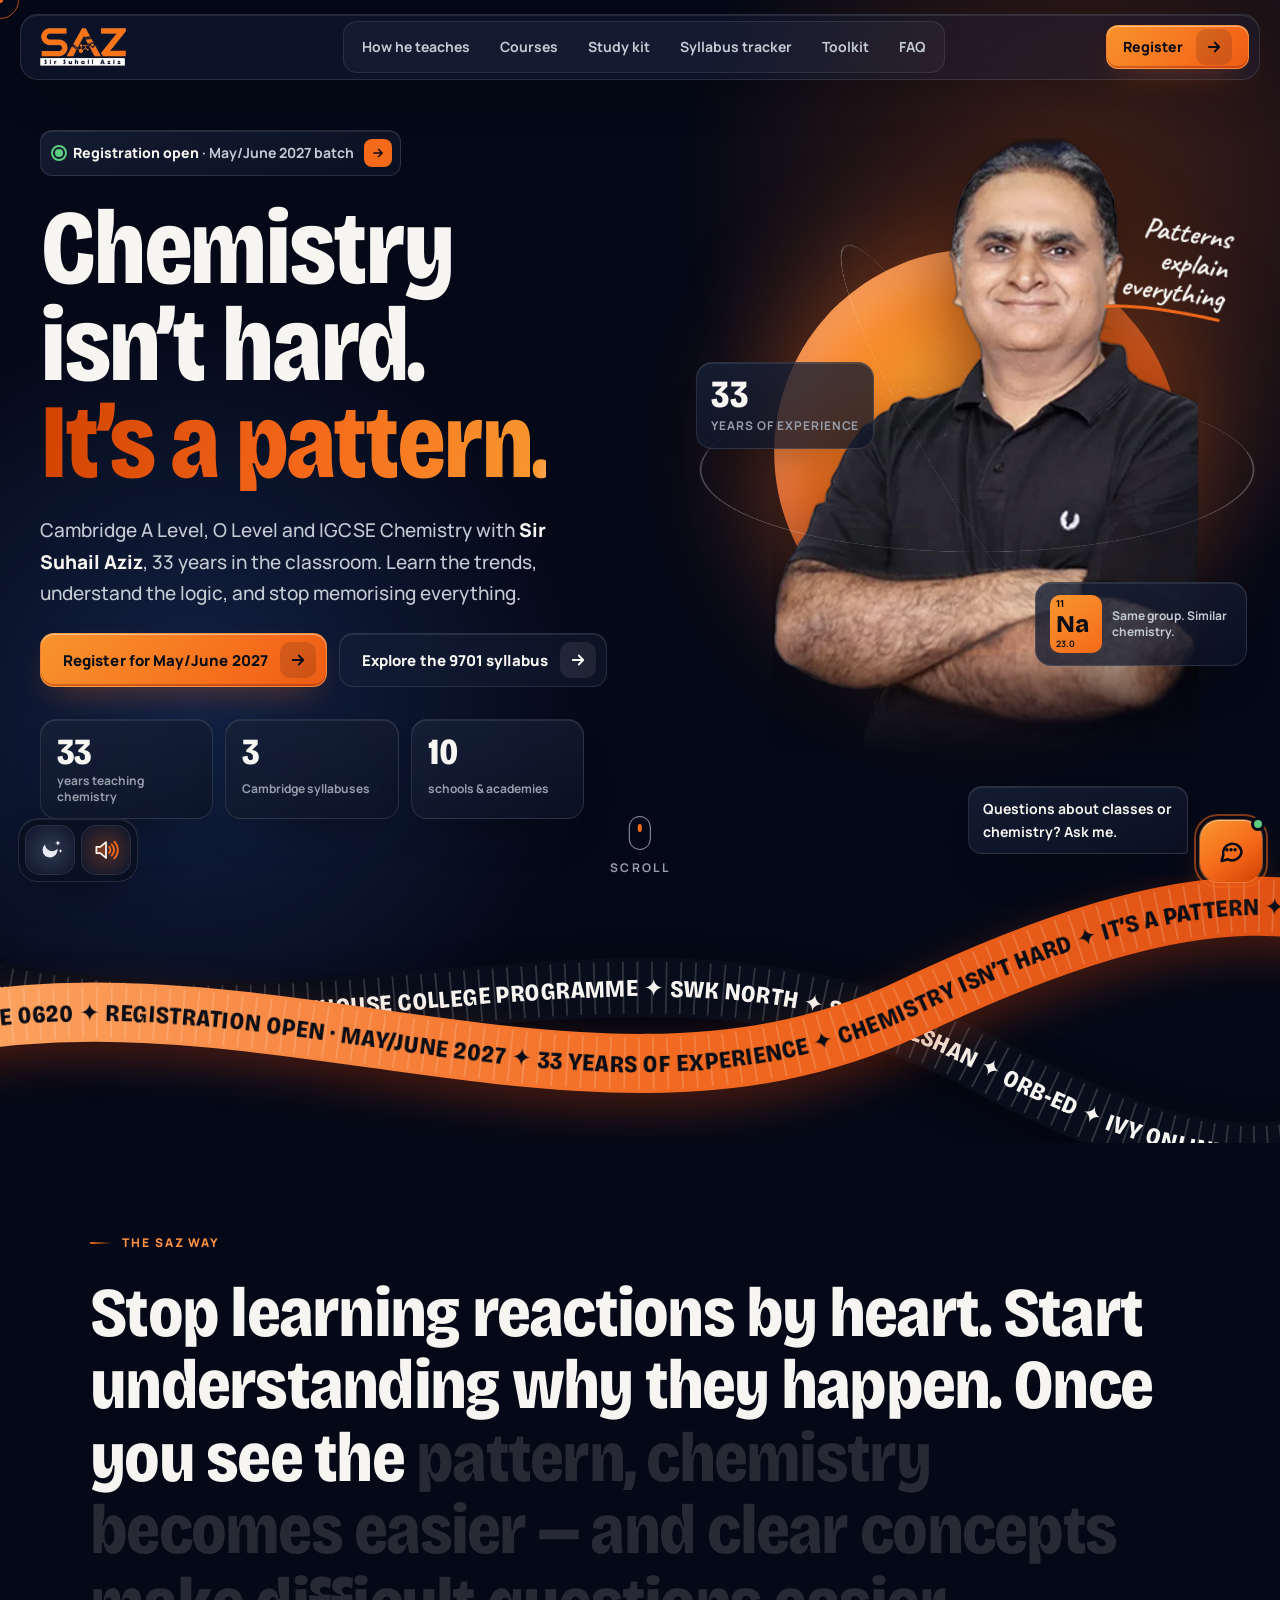
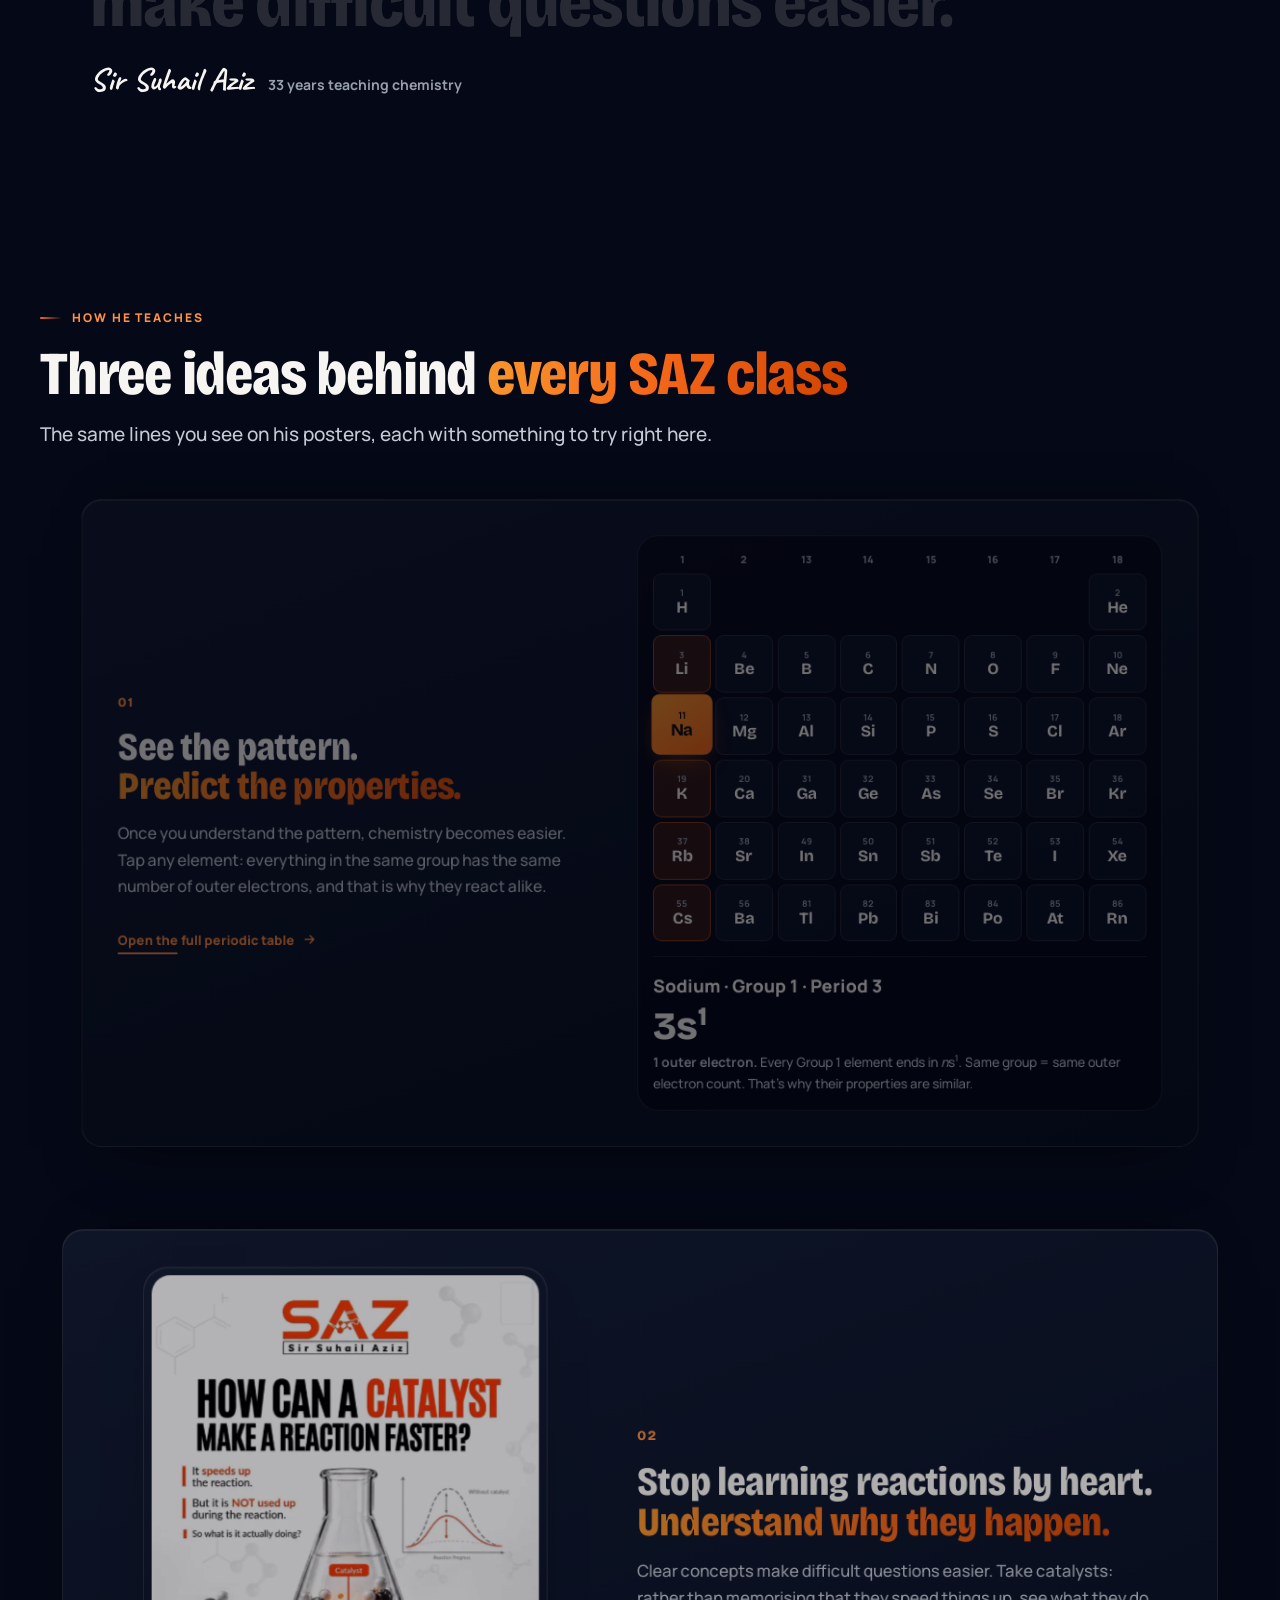
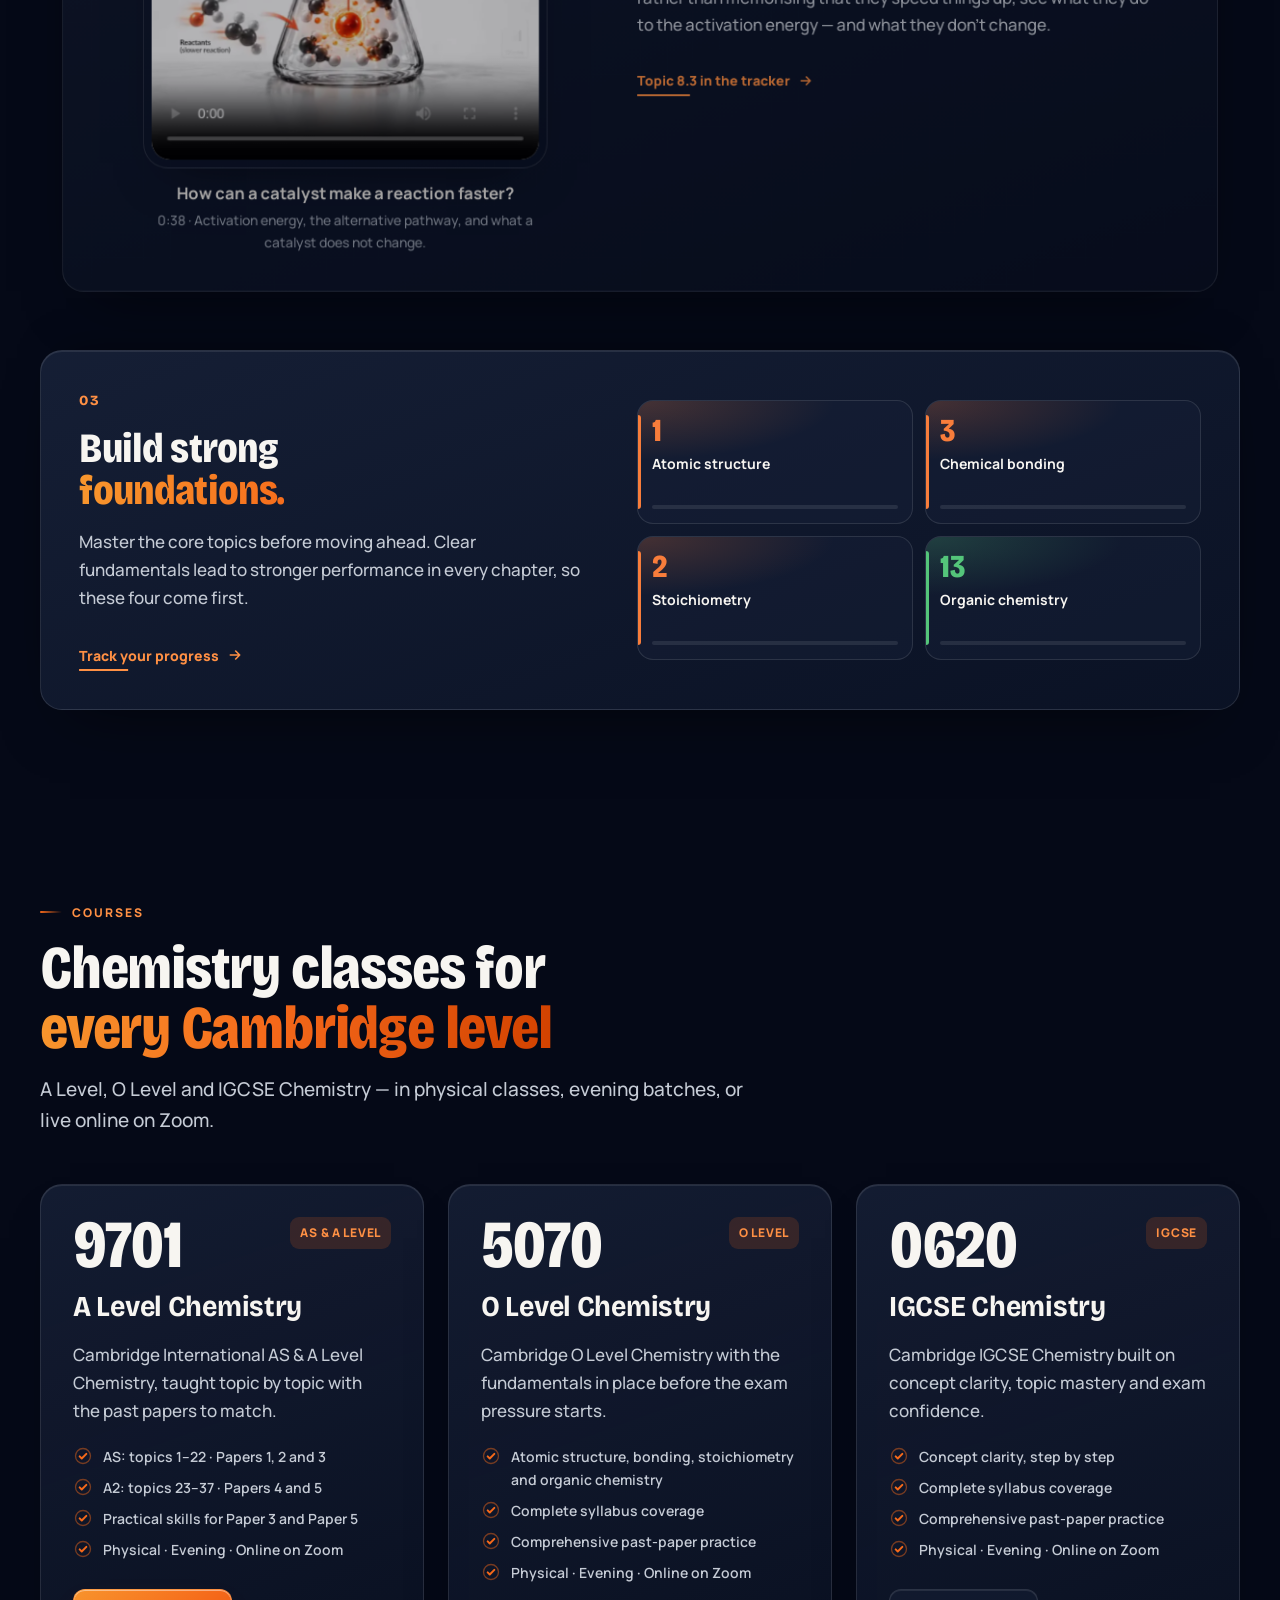
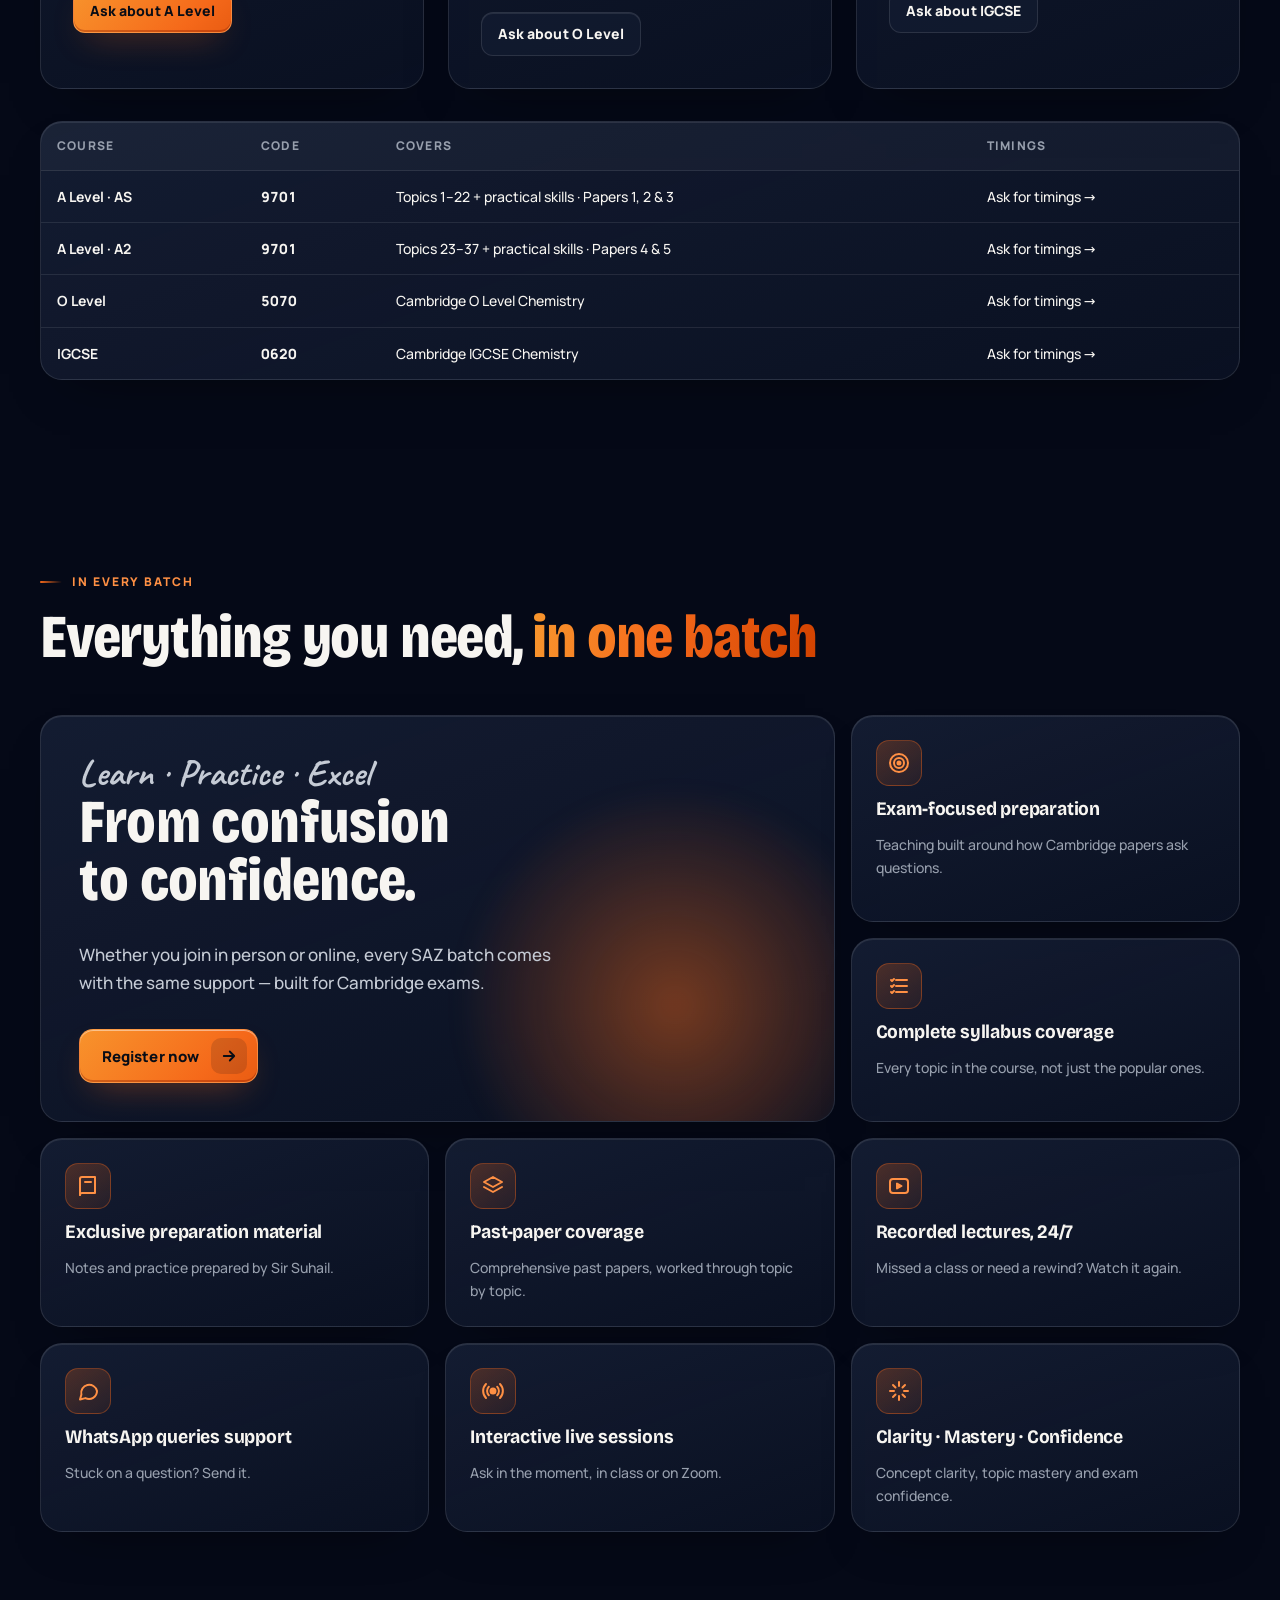
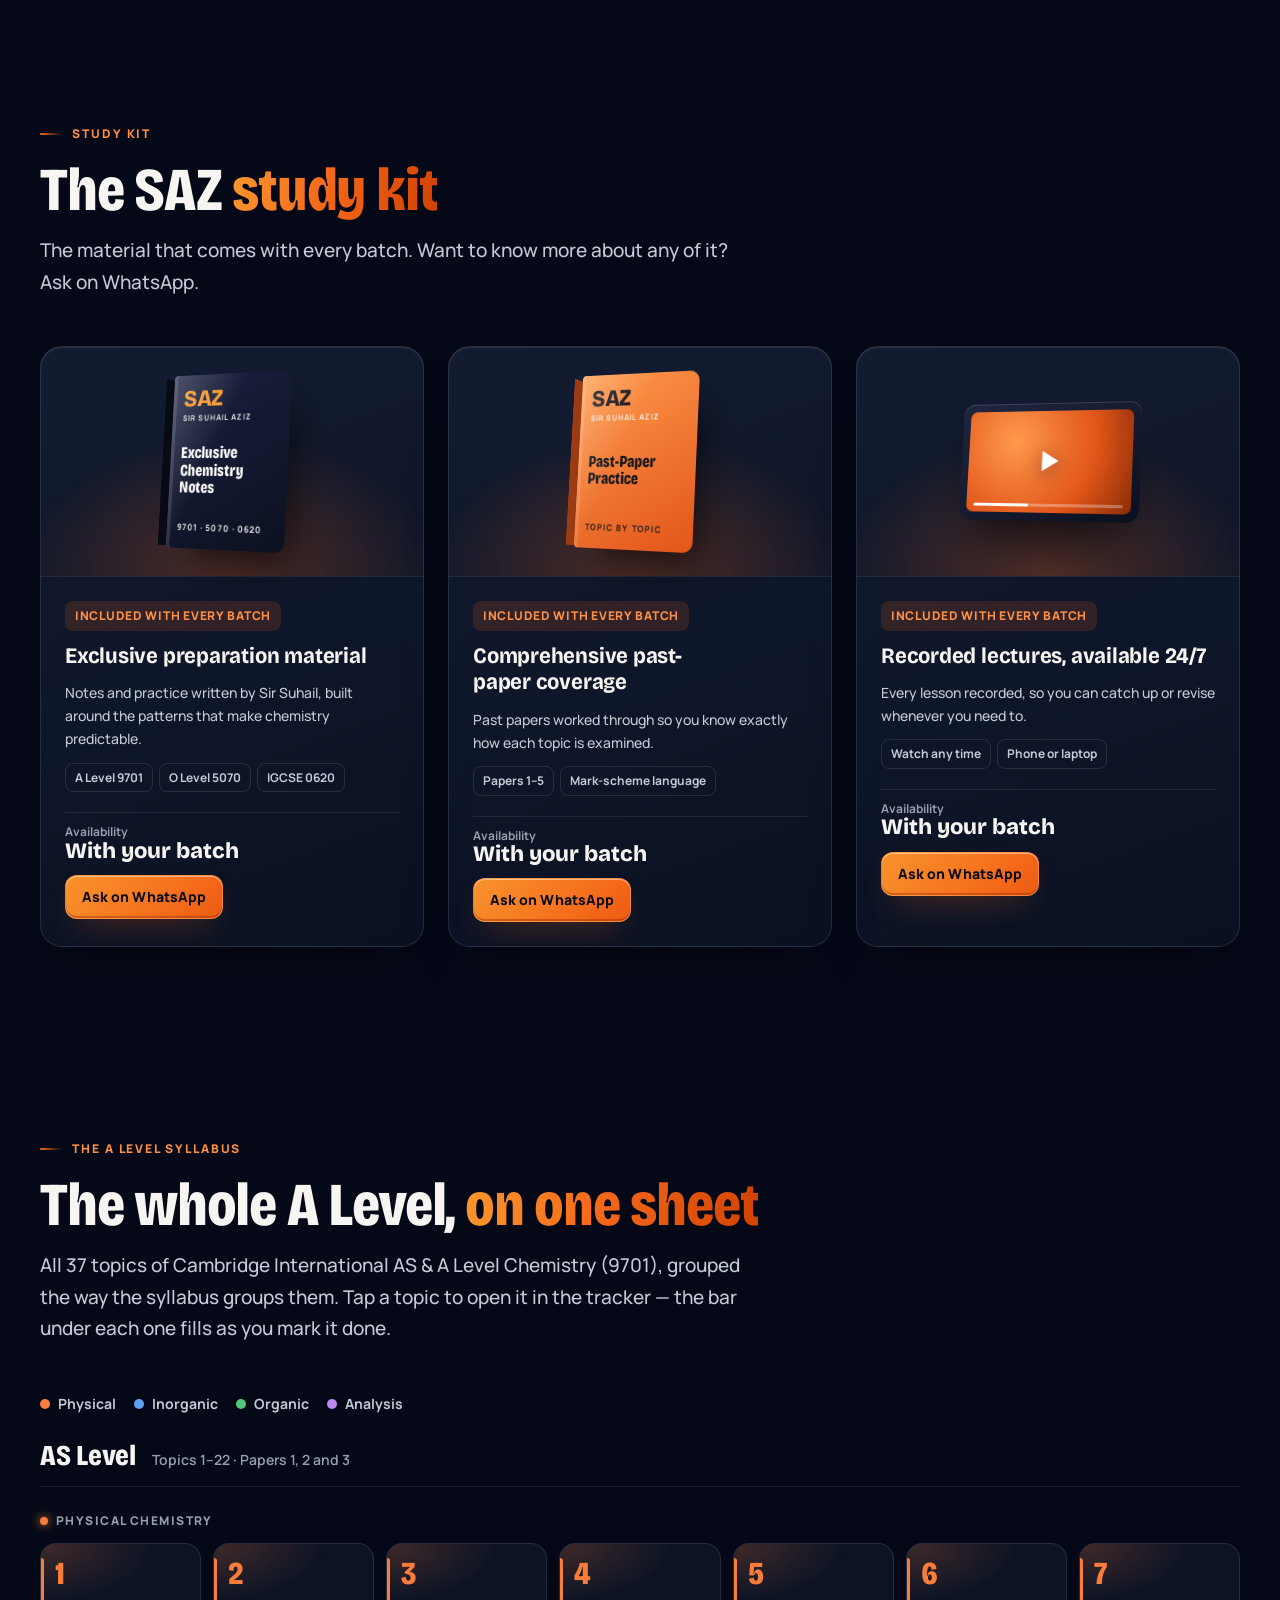
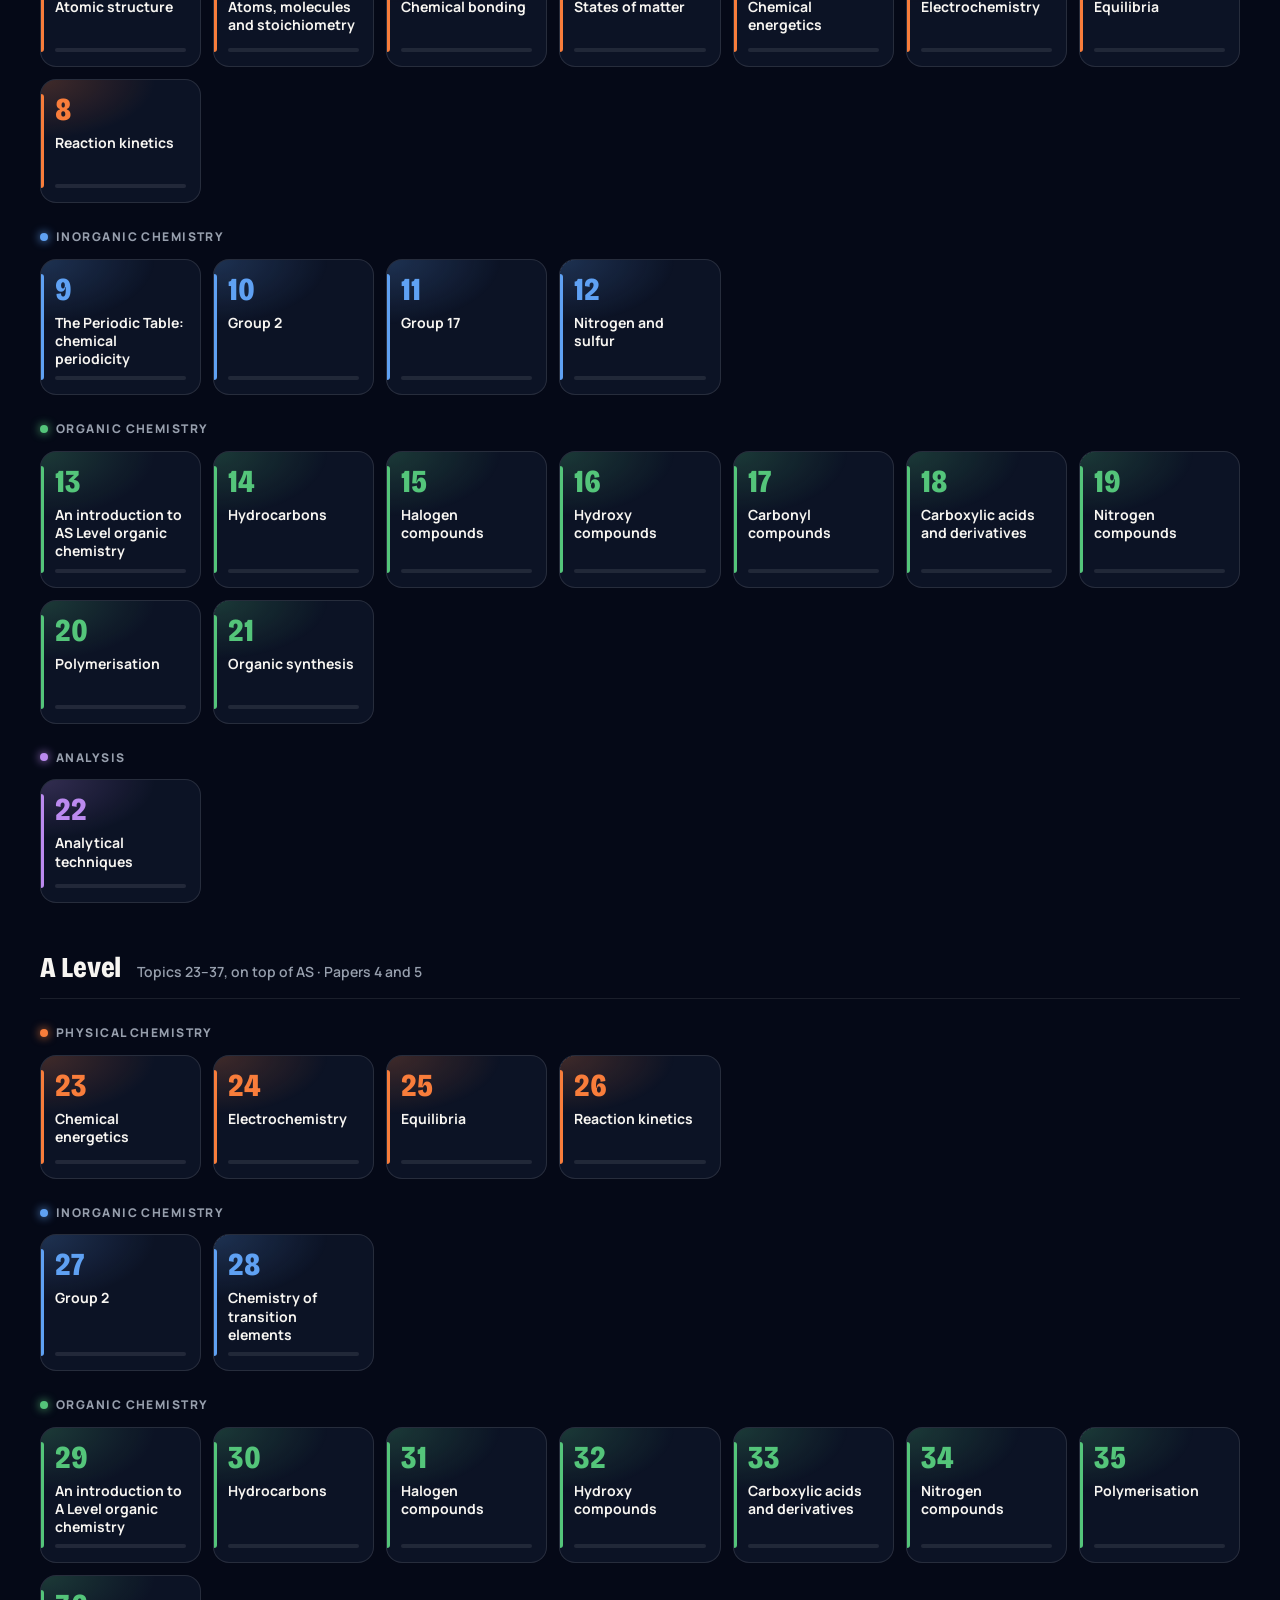
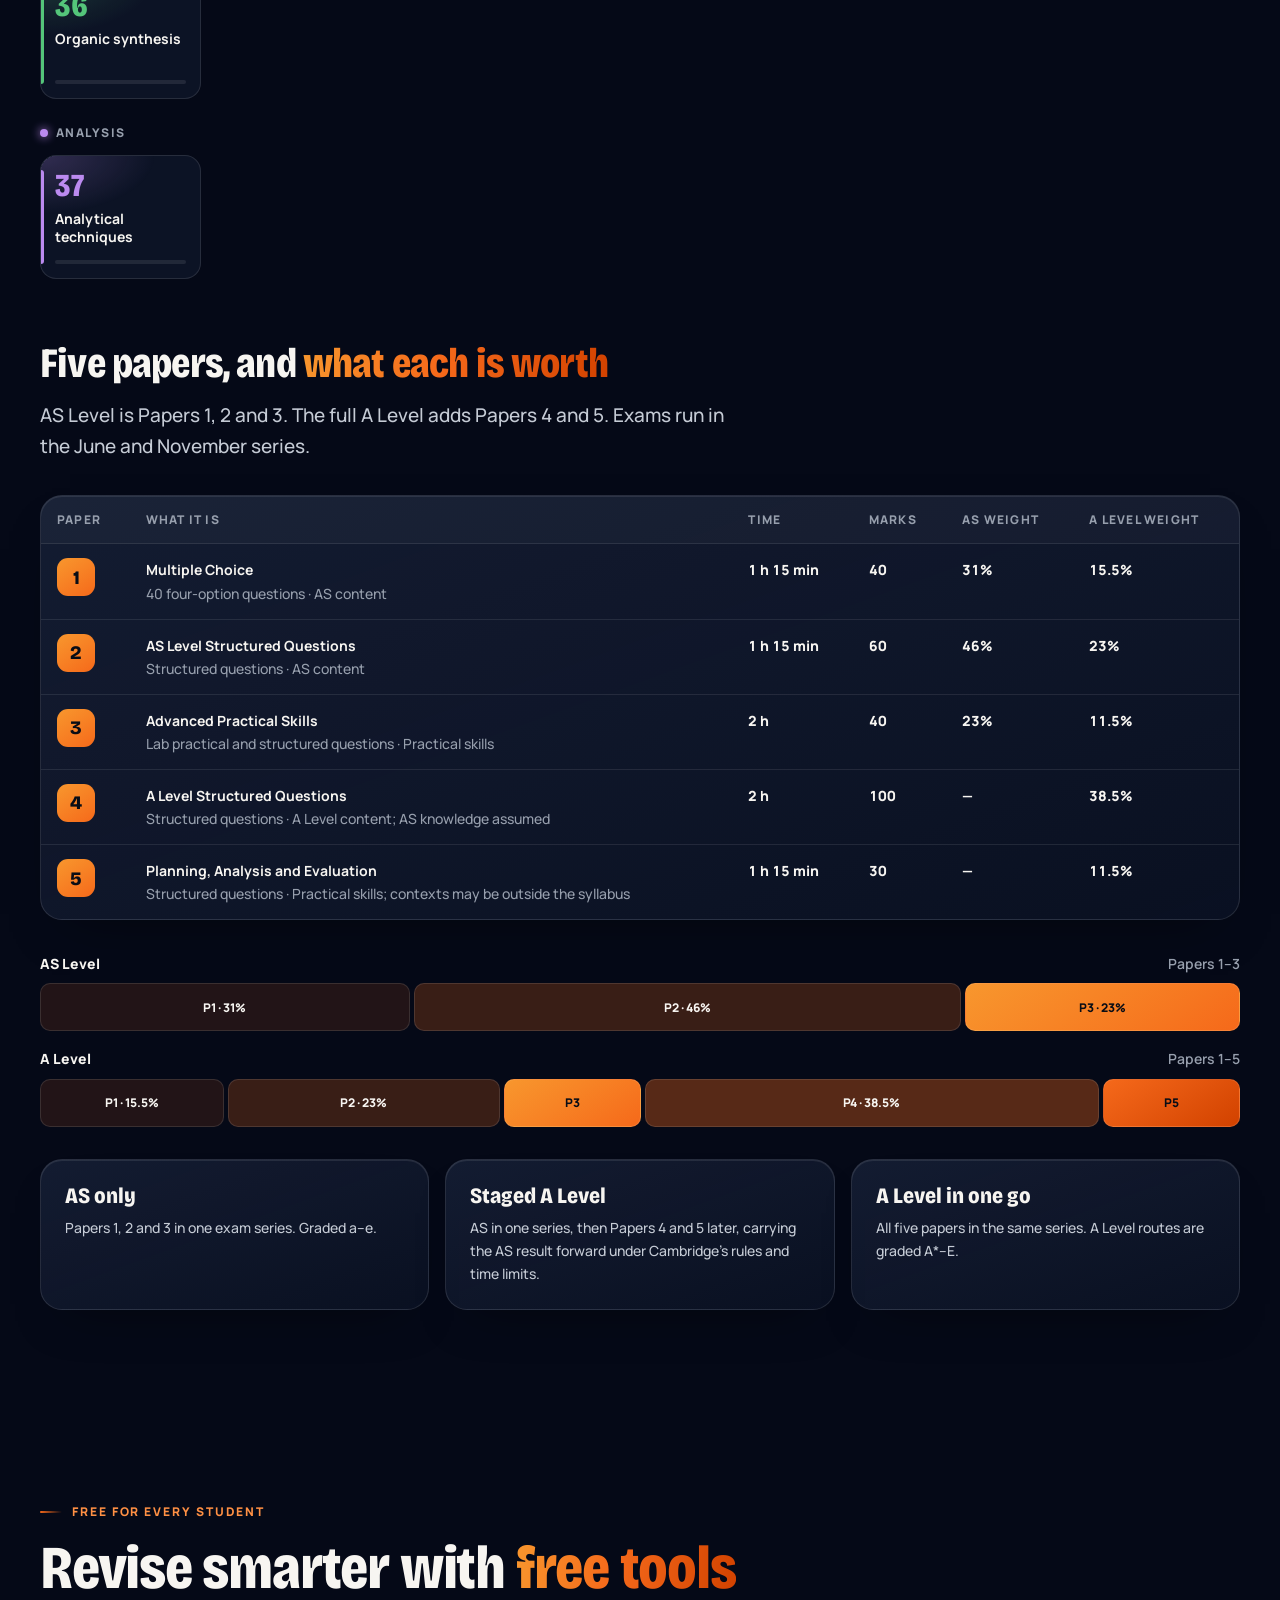
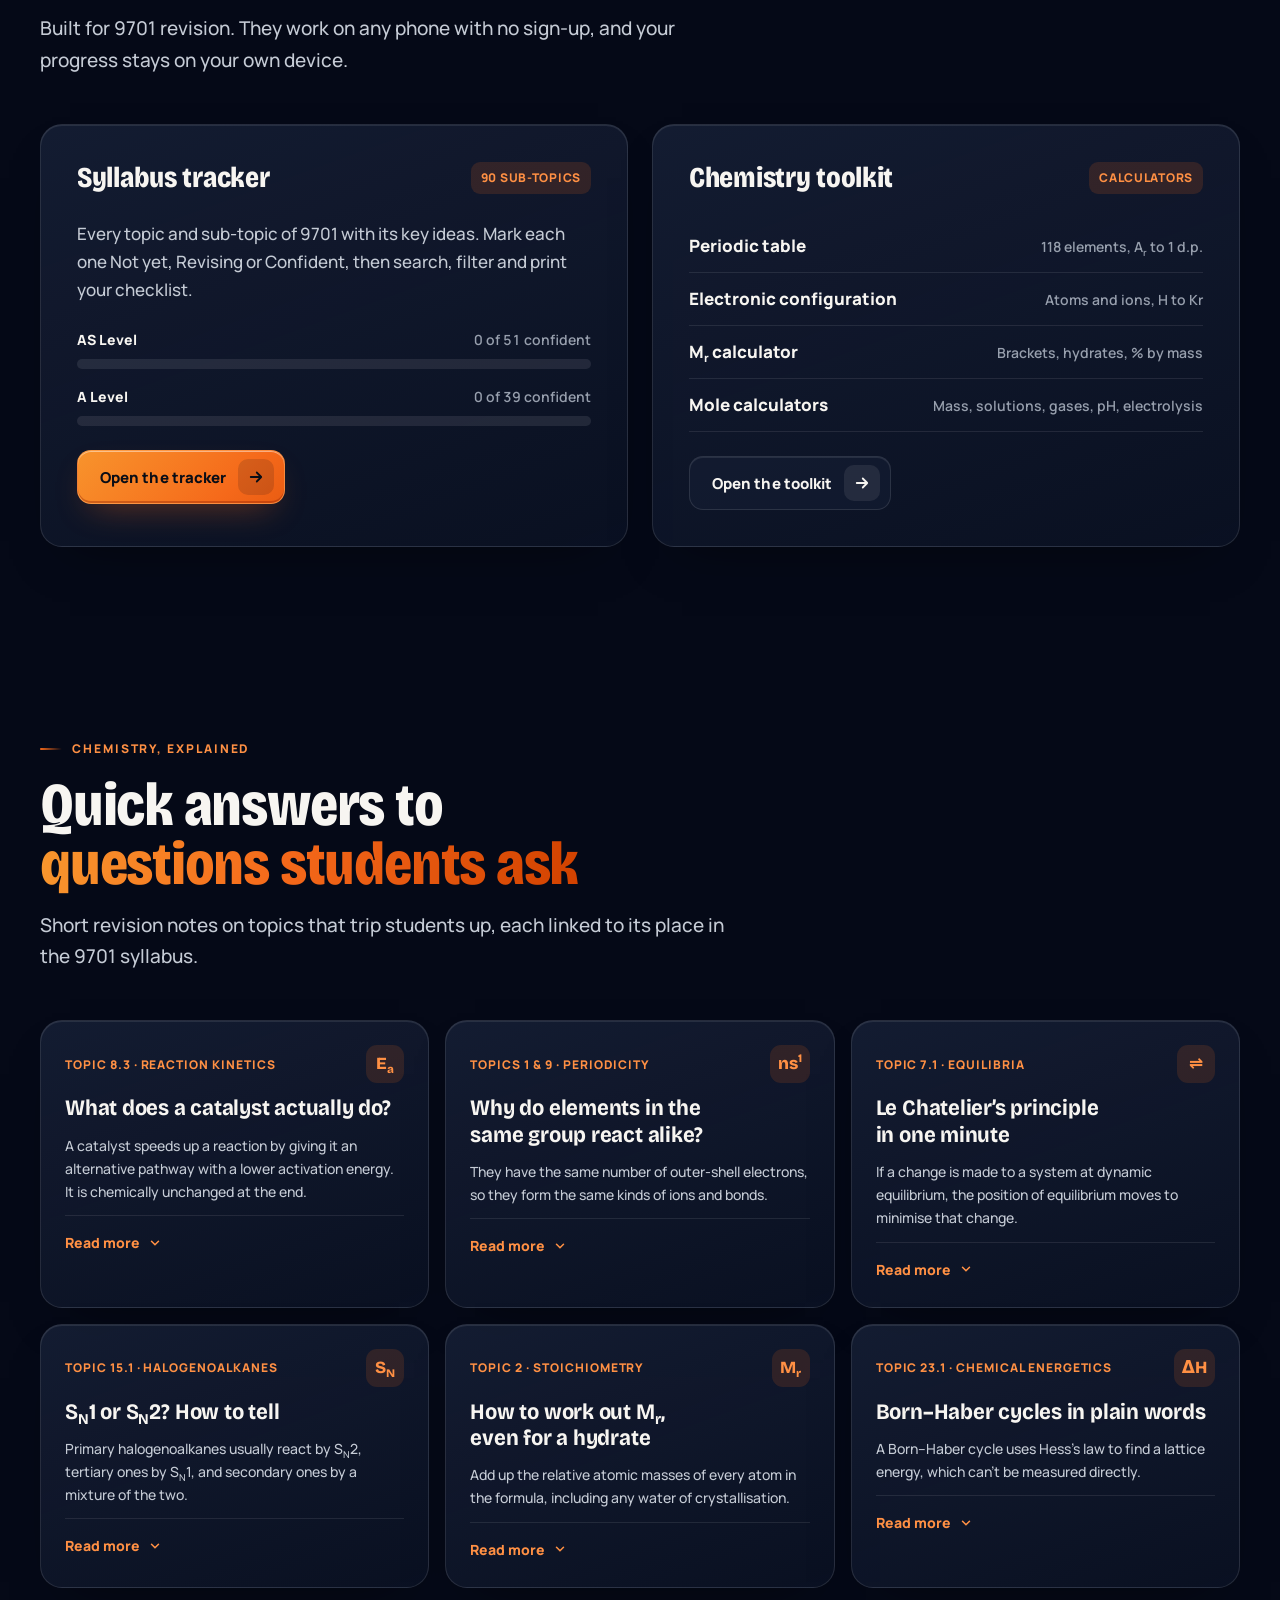
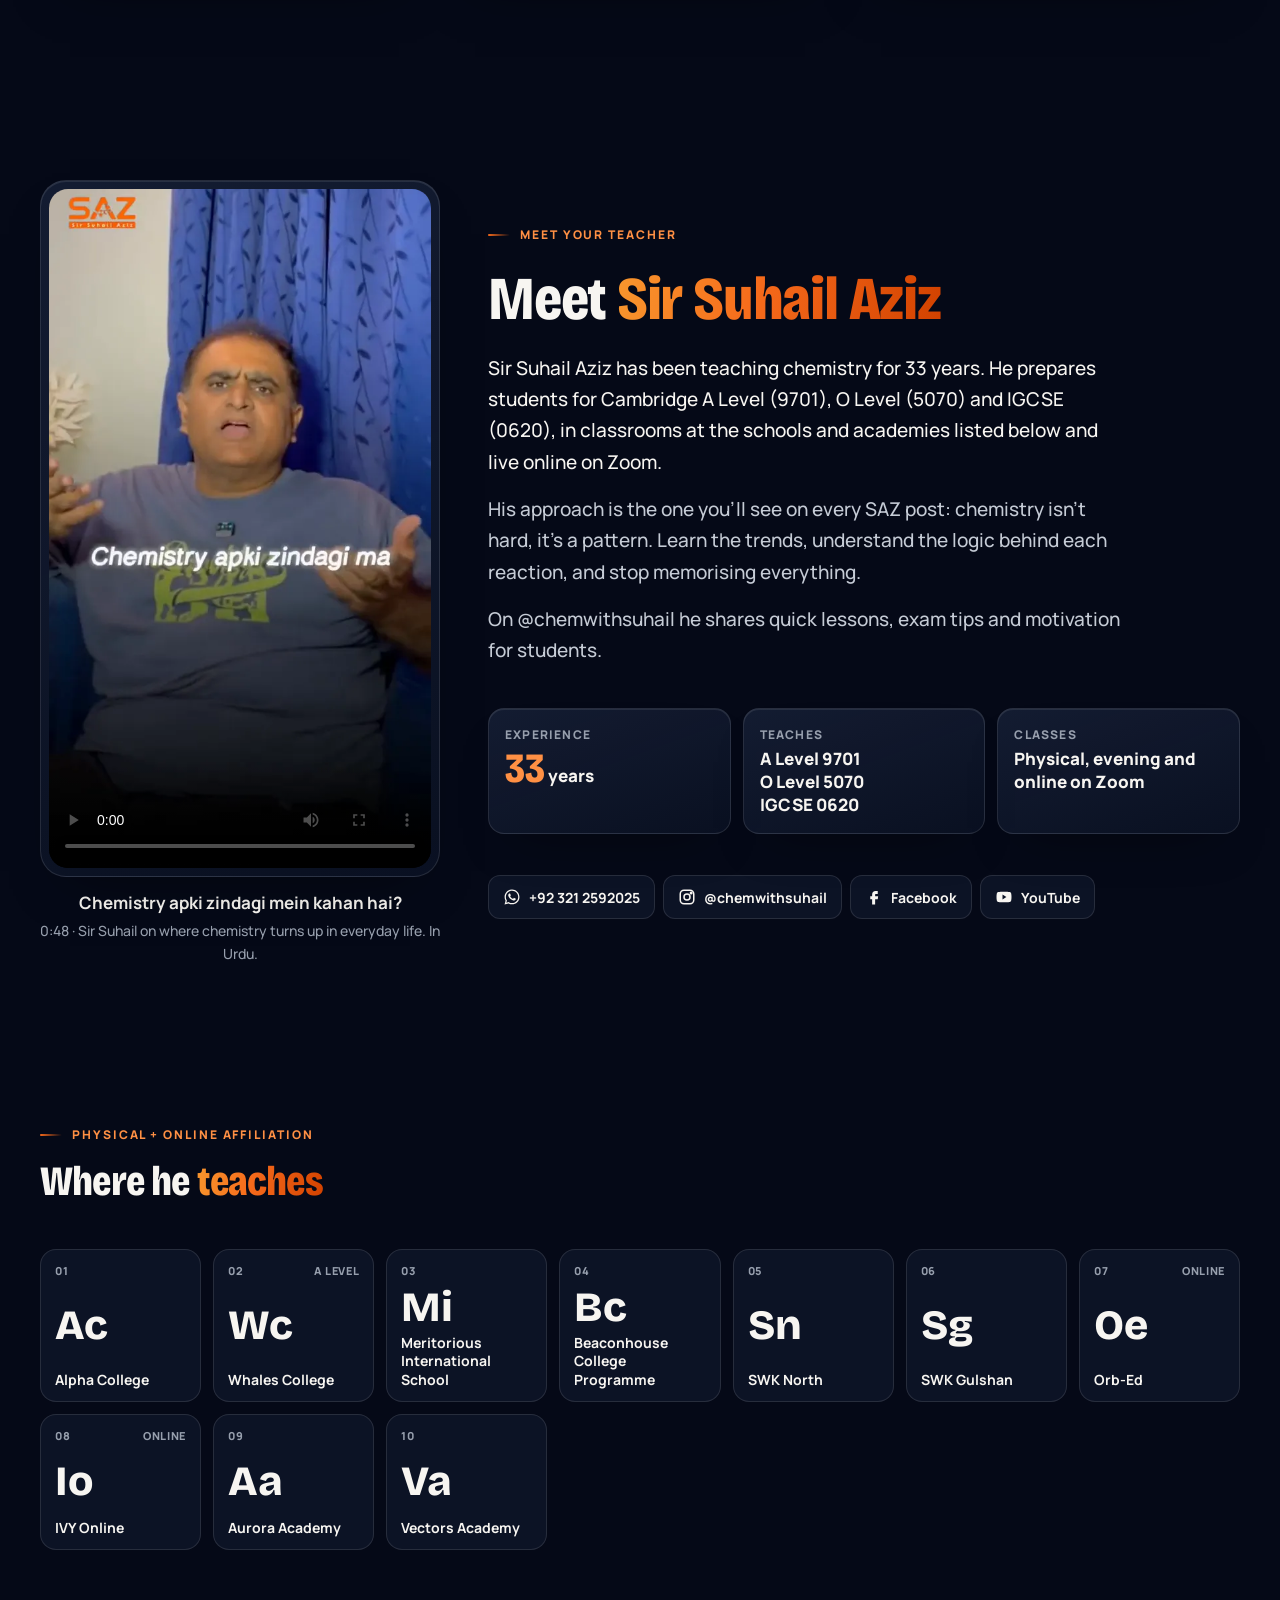
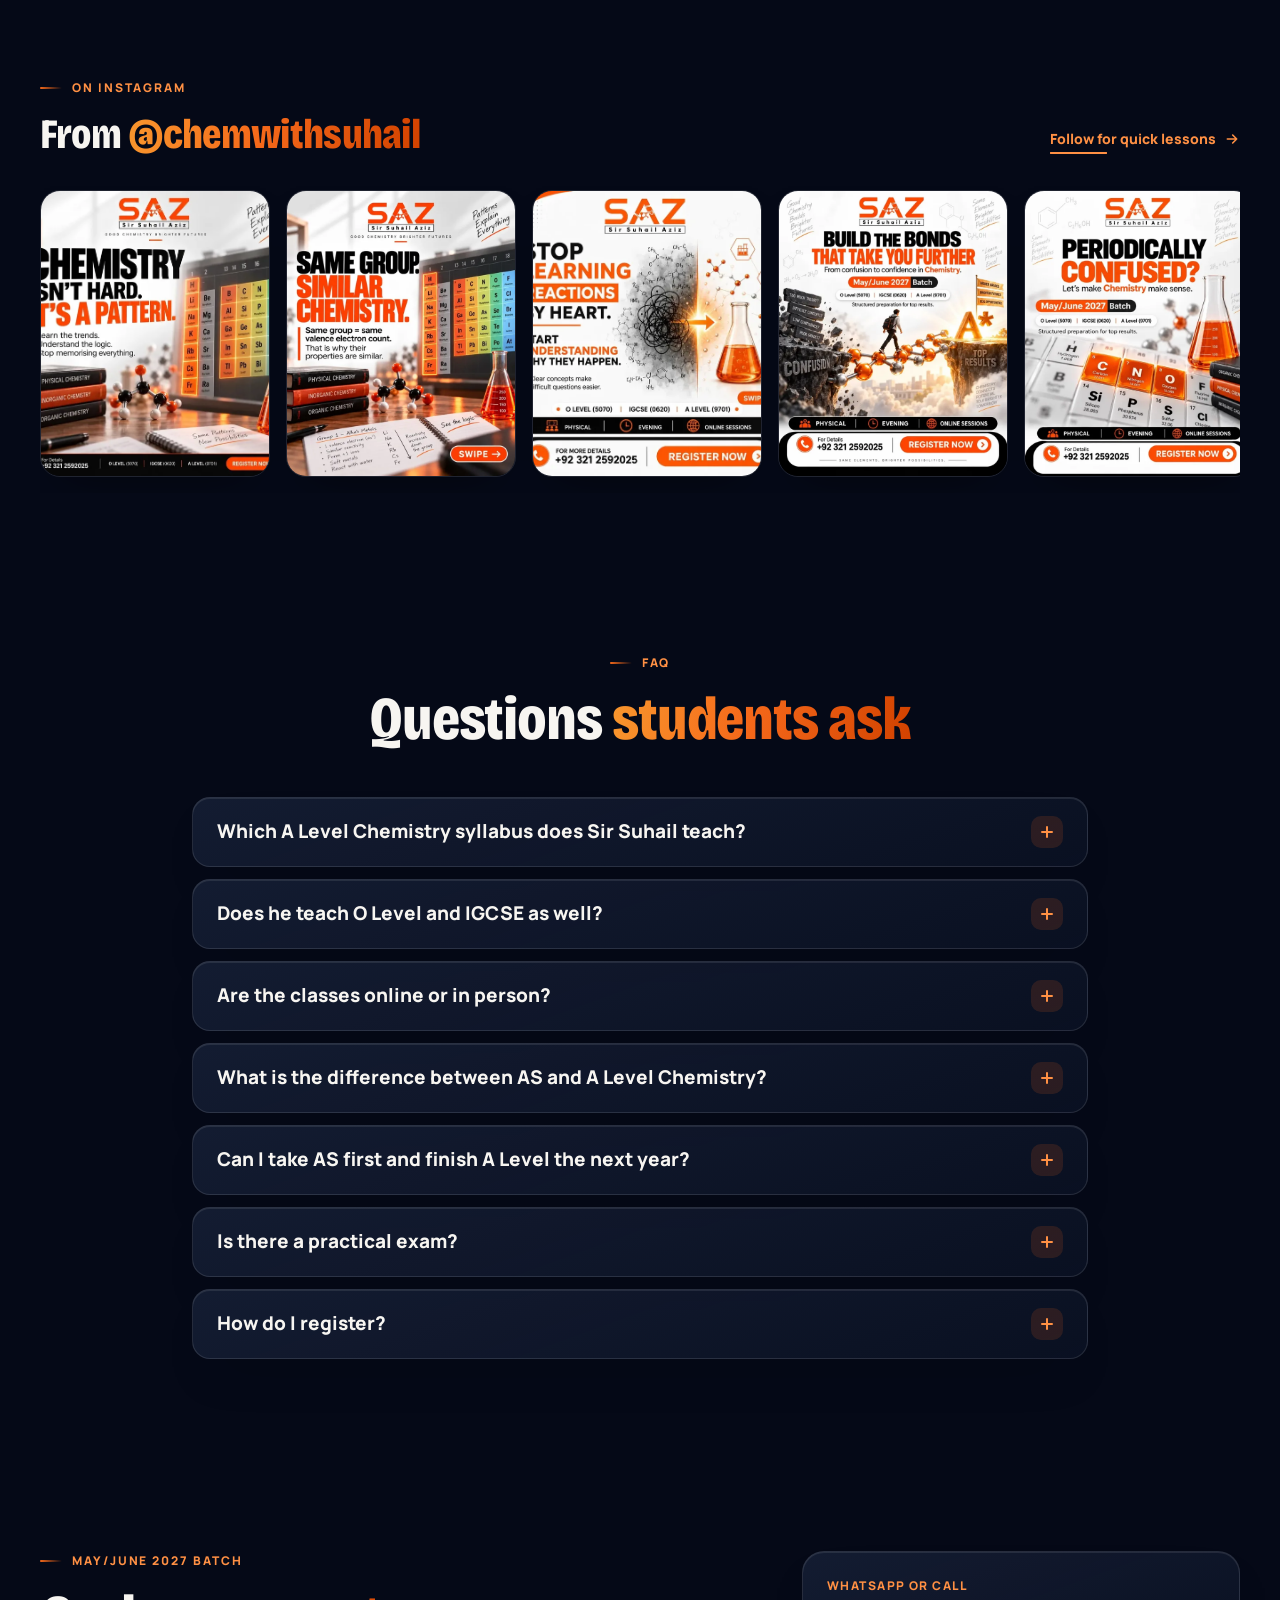
==== commit 43d09d5a: "Add files via upload" ====
--- a/index.html
+++ b/index.html
@@ -53,6 +53,8 @@
   --glass: oklch(26% 0.045 266 / 0.42);
   --glass-strong: oklch(22% 0.045 266 / 0.72);
   --panel: oklch(17.5% 0.038 266 / 0.94);
+  --card: linear-gradient(160deg, oklch(25% 0.045 266 / 0.82), oklch(19% 0.04 266 / 0.74));
+  --card-solid: linear-gradient(160deg, oklch(24% 0.045 266), oklch(18.5% 0.04 266));
   --glass-border: oklch(100% 0 0 / 0.11);
   --glass-hi: oklch(100% 0 0 / 0.09);
   --line: oklch(100% 0 0 / 0.09);
@@ -131,6 +133,8 @@
   --glass: oklch(100% 0 0 / 0.55);
   --glass-strong: oklch(100% 0 0 / 0.82);
   --panel: oklch(99% 0.004 70 / 0.95);
+  --card: linear-gradient(160deg, oklch(100% 0 0 / 0.86), oklch(98.5% 0.006 70 / 0.78));
+  --card-solid: linear-gradient(160deg, oklch(100% 0 0), oklch(98% 0.008 70));
   --glass-border: oklch(25% 0.04 266 / 0.1);
   --glass-hi: oklch(100% 0 0 / 0.9);
   --line: oklch(25% 0.04 266 / 0.1);
@@ -229,13 +233,11 @@
 [data-page="syllabus"] .scene canvas.is-ready, [data-page="toolkit"] .scene canvas.is-ready { opacity: 0.55; }
 @media (max-width: 700px) { .scene canvas.is-ready { opacity: 0.8; } [data-page="syllabus"] .scene canvas.is-ready, [data-page="toolkit"] .scene canvas.is-ready { opacity: 0.45; } }
 .aurora { position: fixed; inset: -20vmax; z-index: -3; pointer-events: none; overflow: hidden; }
-.aurora i { position: absolute; width: 60vmax; height: 60vmax; border-radius: 50%; filter: blur(80px); opacity: 0.9; will-change: transform; }
+.aurora i { position: absolute; width: 70vmax; height: 70vmax; border-radius: 50%; opacity: 0.9; }
 .aurora i:nth-child(1) { background: radial-gradient(circle, var(--aurora-1), transparent 65%); top: 0; right: 0; animation: drift-a 26s var(--ease-in-out) infinite alternate; }
 .aurora i:nth-child(2) { background: radial-gradient(circle, var(--aurora-2), transparent 65%); bottom: 0; left: 0; animation: drift-b 32s var(--ease-in-out) infinite alternate; }
 @keyframes drift-a { to { transform: translate(-18vmax, 22vmax) scale(1.15); } }
 @keyframes drift-b { to { transform: translate(20vmax, -16vmax) scale(1.1); } }
-.grain { position: fixed; inset: 0; z-index: 90; pointer-events: none; opacity: 0.035; mix-blend-mode: overlay;
-  background-image: url("data:image/svg+xml,%3Csvg xmlns='http://www.w3.org/2000/svg' width='160' height='160'%3E%3Cfilter id='n'%3E%3CfeTurbulence type='fractalNoise' baseFrequency='.85' numOctaves='3' stitchTiles='stitch'/%3E%3C/filter%3E%3Crect width='100%25' height='100%25' filter='url(%23n)'/%3E%3C/svg%3E"); }
 .progress-line { position: fixed; top: 0; left: 0; right: 0; height: 3px; z-index: 120; transform-origin: left; transform: scaleX(0); background: linear-gradient(90deg, var(--orange-2), var(--orange)); box-shadow: 0 0 12px var(--orange-glow); }
 
 /* ---------- 4. Layout helpers ---------- */
@@ -256,9 +258,8 @@
 
 /* glass */
 .glass {
-  position: relative; background: var(--glass); border: 1px solid var(--glass-border); border-radius: var(--r-lg);
-  -webkit-backdrop-filter: blur(22px) saturate(1.5); backdrop-filter: blur(22px) saturate(1.5);
-  box-shadow: inset 0 1px 0 var(--glass-hi), 0 30px 60px -30px var(--shadow);
+  position: relative; background: var(--card); border: 1px solid var(--glass-border); border-radius: var(--r-lg);
+  box-shadow: inset 0 1px 0 var(--glass-hi), 0 24px 50px -30px var(--shadow);
 }
 .glass--strong { background: var(--glass-strong); }
 .spot { isolation: isolate; overflow: hidden; }
@@ -290,7 +291,6 @@
   background: var(--bg-btn); color: var(--fg-btn);
   font-family: var(--font-body); font-weight: 800; font-size: 0.9375rem; letter-spacing: 0.005em; line-height: 1;
   white-space: nowrap; user-select: none;
-  -webkit-backdrop-filter: blur(16px); backdrop-filter: blur(16px);
   box-shadow: inset 0 1px 0 var(--glass-hi);
   transition: transform var(--d-2) var(--ease-spring), box-shadow var(--d-2) var(--ease-out), background-color var(--d-2) var(--ease-out), border-color var(--d-2) var(--ease-out), color var(--d-2) var(--ease-out);
   will-change: transform;
@@ -341,7 +341,6 @@
 .chip {
   display: inline-flex; align-items: center; gap: 6px; min-height: 38px; padding: 0 14px;
   border: 1px solid var(--glass-border); border-radius: 10px; background: var(--glass);
-  -webkit-backdrop-filter: blur(12px); backdrop-filter: blur(12px);
   color: var(--text); font-size: var(--text-sm); font-weight: 700; white-space: nowrap;
   transition: border-color var(--d-1) var(--ease-out), background-color var(--d-1) var(--ease-out), transform var(--d-2) var(--ease-spring);
 }
@@ -353,7 +352,6 @@
 .icon-btn {
   position: relative; display: inline-grid; place-items: center; width: 44px; height: 44px; flex: none;
   border: 1px solid var(--glass-border); border-radius: 13px; background: var(--glass); color: var(--text);
-  -webkit-backdrop-filter: blur(14px); backdrop-filter: blur(14px);
   transition: transform var(--d-2) var(--ease-spring), border-color var(--d-2) var(--ease-out), background-color var(--d-2) var(--ease-out);
 }
 .icon-btn:hover { transform: translateY(-1px); border-color: oklch(68.5% 0.19 44 / 0.5); }
@@ -753,7 +751,7 @@
 .socials { display: flex; flex-wrap: wrap; gap: var(--s-2); }
 .social {
   display: inline-flex; align-items: center; gap: 8px; min-height: 44px; padding: 0 14px; border-radius: 12px;
-  border: 1px solid var(--glass-border); background: var(--glass); -webkit-backdrop-filter: blur(12px); backdrop-filter: blur(12px);
+  border: 1px solid var(--glass-border); background: var(--glass);
   font-weight: 700; font-size: var(--text-sm); white-space: nowrap;
   transition: transform var(--d-2) var(--ease-spring), border-color var(--d-2), background-color var(--d-2);
 }
@@ -936,7 +934,7 @@
 .pagehead p { color: var(--text-2); font-size: var(--text-lg); max-width: 40rem; margin-top: var(--s-5); }
 .jump { display: flex; flex-wrap: wrap; gap: var(--s-2); margin-top: var(--s-5); }
 .codes { display: inline-flex; flex-wrap: wrap; gap: 6px; }
-.codes span { padding: 7px 12px; border-radius: 10px; border: 1px solid var(--glass-border); background: var(--glass); -webkit-backdrop-filter: blur(12px); backdrop-filter: blur(12px); font-size: var(--text-xs); font-weight: 800; letter-spacing: 0.06em; text-transform: uppercase; white-space: nowrap; }
+.codes span { padding: 7px 12px; border-radius: 10px; border: 1px solid var(--glass-border); background: var(--glass); font-size: var(--text-xs); font-weight: 800; letter-spacing: 0.06em; text-transform: uppercase; white-space: nowrap; }
 .codes b { color: var(--accent-text); }
 
 /* ---------- 22. Tracker ---------- */
@@ -1307,6 +1305,220 @@
 .principle[data-reveal="left"], .about__text[data-reveal="right"], #register-form[data-reveal="left"] { rotate: y 9deg; }
 .principle[data-reveal="right"] { rotate: y -9deg; }
 .principle.is-in, .about__text.is-in, #register-form.is-in { rotate: none; }
+
+/* =====================================================================
+   26. v4 — statement, stacking cards, glow, shimmer, compact mobile
+   ===================================================================== */
+.aurora i:nth-child(1) { animation-duration: 40s; }
+.aurora i:nth-child(2) { animation-duration: 48s; }
+@media (max-width: 760px) { .aurora i { animation: none !important; } }
+
+/* ---- scroll-lit statement ---- */
+.manifesto { padding-block: clamp(70px, 9vw, 140px); }
+.manifesto .wrap { display: grid; gap: var(--s-5); max-width: 1100px; }
+.manifesto__text { margin: 0; font-family: var(--font-display); font-weight: 800; font-stretch: 82%; font-size: clamp(1.9rem, 1rem + 4.2vw, 4.4rem); line-height: 1.04; letter-spacing: -0.025em; }
+.manifesto__text .w { display: inline; color: var(--text); opacity: 0.14; transition: opacity 450ms var(--ease-out), color 450ms var(--ease-out), text-shadow 600ms; }
+.manifesto__text .w.on { opacity: 1; }
+.manifesto__text .w.hl.on { color: var(--accent-text); text-shadow: 0 0 34px oklch(68.5% 0.19 44 / 0.45); }
+.manifesto__sig { display: flex; flex-wrap: wrap; align-items: baseline; gap: 6px 16px; margin: 0; color: var(--text-3); font-weight: 700; font-size: var(--text-sm); }
+.manifesto__sig .hand { font-size: clamp(1.6rem, 1.2rem + 1vw, 2.2rem); color: var(--text); }
+
+/* ---- stacking cards (pin + stack while scrolling) ---- */
+.stack { display: flex; flex-direction: column; gap: clamp(18px, 3vw, 34px); }
+.stack__item { position: sticky; top: calc(var(--nav-h) + 28px); transform-origin: 50% 0%; will-change: transform; }
+.stack__item::after { content: ""; position: absolute; inset: 0; border-radius: var(--r-lg); background: oklch(8% 0.03 266); opacity: calc(var(--cov, 0) * 0.55); pointer-events: none; z-index: 6; }
+:root[data-theme="light"] .stack__item::after { background: oklch(80% 0.02 60); opacity: calc(var(--cov, 0) * 0.45); }
+.stack .principle, .stack .course { background: var(--card-solid); box-shadow: inset 0 1px 0 var(--glass-hi), 0 -18px 40px -26px var(--shadow), 0 30px 60px -30px var(--shadow); }
+.courses > .stack__item { display: grid; }
+.courses > .stack__item > .course { height: 100%; }
+@media (min-width: 761px) {
+  .courses > .stack__item { position: relative; top: auto; transform: none !important; }
+  .courses > .stack__item::after { display: none; }
+}
+@media (max-width: 760px) { .courses { display: flex; flex-direction: column; gap: 16px; } }
+
+/* ---- eye-catchers ---- */
+.btn--glow { animation: cta-glow 2.6s var(--ease-in-out) infinite; }
+@keyframes cta-glow { 0%, 100% { box-shadow: inset 0 1px 0 oklch(100% 0 0 / 0.45), inset 0 -2px 0 oklch(40% 0.15 38 / 0.35), 0 14px 34px -14px var(--orange-glow), 0 0 0 0 oklch(68.5% 0.19 44 / 0.45); }
+  60% { box-shadow: inset 0 1px 0 oklch(100% 0 0 / 0.45), inset 0 -2px 0 oklch(40% 0.15 38 / 0.35), 0 18px 40px -14px var(--orange-glow), 0 0 0 12px oklch(68.5% 0.19 44 / 0); } }
+.hero__title .grad, .foot__statement .grad { background-size: 220% 100%; animation: shimmer 7s linear infinite; background-image: linear-gradient(100deg, var(--orange-deep) 0%, var(--orange) 25%, var(--orange-2) 45%, #ffd9b0 50%, var(--orange-2) 55%, var(--orange) 75%, var(--orange-deep) 100%); }
+@keyframes shimmer { from { background-position: 110% 0; } to { background-position: -110% 0; } }
+
+/* ---- horizontal swipe rows on phones ---- */
+@media (max-width: 760px) {
+  .store, .notes, .routes { display: grid; grid-auto-flow: column; grid-template-columns: none; grid-auto-columns: 84%; gap: 12px; overflow-x: auto; overscroll-behavior-x: contain; scroll-snap-type: x mandatory;
+    margin-inline: calc(-1 * var(--gutter)); padding: 4px var(--gutter) 14px; scroll-padding-inline: var(--gutter); scrollbar-width: none; }
+  .store::-webkit-scrollbar, .notes::-webkit-scrollbar, .routes::-webkit-scrollbar { display: none; }
+  .store > *, .notes > *, .routes > * { scroll-snap-align: start; }
+  .routes { grid-auto-columns: 72%; }
+}
+.swipe-hint { display: none; align-items: center; gap: 8px; margin: -4px 0 12px; font-size: var(--text-xs); font-weight: 800; letter-spacing: 0.08em; text-transform: uppercase; color: var(--text-3); }
+.swipe-hint i { width: 26px; height: 2px; border-radius: 2px; background: linear-gradient(90deg, var(--orange), transparent); animation: hint 1.6s var(--ease-in-out) infinite; }
+@keyframes hint { 50% { transform: translateX(8px); } }
+@media (max-width: 760px) { .swipe-hint { display: flex; } }
+
+/* ---- compact mobile layout (shorter page) ---- */
+@media (max-width: 640px) {
+  :root { --section: 50px; --nav-h: 58px; }
+  body { font-size: 0.97rem; }
+  h2 { font-size: clamp(1.7rem, 7.6vw, 2.15rem); }
+  .head { margin-bottom: 22px; gap: 10px; }
+  .head p { font-size: 0.97rem; }
+  .eyebrow { font-size: 0.6875rem; }
+  .nav { top: 10px; }
+  .nav__bar { height: var(--nav-h); padding: 0 8px 0 14px; border-radius: 16px; }
+  .brand img { height: 32px; }
+  .icon-btn { width: 40px; height: 40px; }
+  .btn { min-height: 48px; font-size: 0.875rem; }
+
+  .hero { min-height: auto; padding-top: calc(var(--nav-h) + 30px); padding-bottom: 20px; }
+  .hero__grid { gap: 26px; }
+  .hero__copy { gap: 16px; }
+  .hero__title { font-size: clamp(2.6rem, 12.5vw, 3.3rem); }
+  .hero__lede { font-size: 1rem; }
+  .hero__ctas .btn { width: 100%; }
+  .hero__stats li { padding: 9px 10px; }
+  .hero__stats b { font-size: 1.5rem; }
+  .hero__visual { width: min(100%, 330px); }
+
+  .ribbon { height: 128px; margin-block: -6px; }
+  .rb__text { font-size: 32px; }
+  .manifesto { padding-block: 48px 30px; }
+  .manifesto__text { font-size: clamp(1.55rem, 7.4vw, 2rem); }
+
+  .principle { padding: 16px; gap: 18px; border-radius: 18px; }
+  .principle__line { font-size: 1.55rem; }
+  .principle__text { gap: 10px; }
+  .principle__text p { font-size: 0.95rem; }
+  .pattern { padding: 10px; gap: 10px; }
+  .pattern__grid { gap: 3px; }
+  .pattern__read { min-height: 0; padding-top: 10px; }
+  .pattern__cfg { font-size: 1.6rem; }
+  .vcard__frame { max-width: 230px; padding: 6px; }
+  .vcard figcaption { font-size: 0.75rem; }
+  .found { gap: 8px; }
+  .found .tile { min-height: 86px; padding: 10px 12px; }
+
+  .course { padding: 20px; gap: 12px; }
+  .course__code b { font-size: 2.6rem; }
+  .course h3 { font-size: 1.3rem; }
+  .course p { font-size: 0.92rem; }
+  .course li { font-size: 0.82rem; }
+  .tbl th, .tbl td { padding: 10px 12px; }
+  .tbl--stack tr { padding: 12px 14px; gap: 4px 12px; }
+
+  .bento { grid-template-columns: repeat(2, minmax(0, 1fr)); gap: 10px; }
+  .bento > * { grid-column: span 1; }
+  .bento > .bento__hero { grid-column: 1 / -1; min-height: 0; padding: 20px; gap: 14px; }
+  .bento__hero h3 { font-size: 1.9rem; }
+  .bento__hero .hand { font-size: 1.4rem; }
+  .bitem { padding: 14px; gap: 8px; min-height: 0; }
+  .bitem p { display: none; }
+  .bitem h3 { font-size: 0.9rem; line-height: 1.25; }
+  .bitem__icon { width: 36px; height: 36px; border-radius: 11px; }
+  .bitem__icon svg { width: 20px; height: 20px; }
+
+  .product__art { height: 160px; }
+  .book { width: 104px; height: 140px; } .book__pages { transform: rotateY(90deg) translateZ(96px); }
+  .screen { width: 150px; }
+  .product__body { padding: 16px; gap: 10px; }
+  .product__body p { font-size: 0.85rem; }
+
+  .map { gap: 30px; }
+  .map__level { gap: 14px; }
+  .map__tiles { grid-template-columns: repeat(3, minmax(0, 1fr)) !important; gap: 6px; }
+  .tile { min-height: 72px; padding: 8px 9px; gap: 4px; border-radius: 12px; }
+  .tile__n { font-size: 1.25rem; }
+  .tile__t { font-size: 0.6875rem; line-height: 1.2; display: -webkit-box; -webkit-line-clamp: 2; -webkit-box-orient: vertical; overflow: hidden; hyphens: none; }
+  .tile__bar { height: 3px; }
+  .papers { gap: 22px; margin-top: 40px !important; }
+  .wbar__track { height: 38px; }
+  .routes li { padding: 16px; }
+
+  .tools { gap: 12px; }
+  .panel { padding: 18px; gap: 14px; }
+  .panel__list li { padding: 9px 0; font-size: 0.9rem; }
+
+  .note-card { padding: 16px; }
+  .note-card h3 { font-size: 1.1rem; }
+
+  .about { gap: 24px; }
+  .about [data-video] .vcard__frame { max-width: 210px; }
+  .bio { font-size: 0.97rem; }
+  .bio p:nth-child(3) { display: none; }
+  .facts { grid-template-columns: repeat(3, minmax(0, 1fr)); gap: 6px; }
+  .facts > div { padding: 10px; }
+  .facts dt { font-size: 0.6rem; }
+  .facts dd { font-size: 0.78rem; }
+  .facts dd .big { font-size: 1.6rem; }
+
+  .aff { grid-template-columns: repeat(2, minmax(0, 1fr)); gap: 8px; }
+  .aff li { min-height: 0; grid-template-rows: auto auto; grid-template-columns: auto minmax(0, 1fr); align-items: center; gap: 4px 10px; padding: 10px 12px; }
+  .aff__top { grid-column: 1 / -1; }
+  .aff__sym { font-size: 1.5rem; }
+  .aff__name { font-size: 0.75rem; }
+
+  .posts { grid-auto-columns: 160px; }
+  .faq summary { min-height: 54px; padding: 12px 14px; font-size: 0.95rem; }
+  .faq .ans { padding: 0 14px 14px; font-size: 0.92rem; }
+  .form { padding: 16px; gap: 12px; }
+  .contact__big { padding: 16px; }
+  .contact__big a { font-size: 1.7rem; }
+  .contact .hand { display: none; }
+
+  /* footer ≈ 40% of its old height */
+  .foot { padding-block: 22px 78px; margin-top: 10px; }
+  .foot__statement { font-size: 1.55rem; line-height: 1; margin-bottom: 14px; letter-spacing: -0.02em; }
+  .foot__statement span { display: inline; }
+  .foot__statement span + span::before { content: " "; }
+  .foot__row { grid-template-columns: auto 1fr; gap: 12px 14px; padding-top: 14px; align-items: center; }
+  .foot__brand img { height: 30px; }
+  .foot .socials { justify-self: end; gap: 6px; }
+  .foot .social { width: 36px; min-height: 36px; border-radius: 10px; }
+  .foot .social svg { width: 16px; height: 16px; }
+  .foot__links { grid-column: 1 / -1; display: flex; flex-wrap: wrap; gap: 4px 14px; }
+  .foot__links a { font-size: 0.75rem; }
+  .foot__small { margin-top: 10px; gap: 2px; font-size: 0.625rem; line-height: 1.4; }
+  .foot__small p:first-child { display: -webkit-box; -webkit-line-clamp: 2; -webkit-box-orient: vertical; overflow: hidden; }
+  .foot { padding-block: 18px 70px; margin-top: 0; }
+  .foot .socials { grid-row: 1; grid-column: 2; }
+  .foot__links { flex-wrap: nowrap; overflow-x: auto; scrollbar-width: none; margin-inline: calc(-1 * var(--gutter)); padding-inline: var(--gutter); mask-image: linear-gradient(90deg, transparent, #000 var(--gutter), #000 calc(100% - 28px), transparent); }
+  .foot__links::-webkit-scrollbar { display: none; }
+
+  /* exam papers: one compact card per paper */
+  #papers-body tr { grid-template-columns: repeat(4, minmax(0, 1fr)); gap: 8px 10px; padding: 14px; align-items: start; }
+  #papers-body td:first-child { grid-column: 1; grid-row: 1; }
+  #papers-body td.span { grid-column: 2 / -1; grid-row: 1; align-self: center; }
+  #papers-body td:first-child::before, #papers-body td.span::before { display: none; }
+  #papers-body td.num { font-size: 0.875rem; align-self: end; }
+  #papers-body td.num::before { white-space: normal; }
+  #papers-body td[data-label]::before { font-size: 0.5625rem; letter-spacing: 0.06em; margin-bottom: 2px; }
+
+  /* inner pages */
+  .pagehead { padding-top: calc(var(--nav-h) + 40px); padding-bottom: 24px; }
+  .pagehead h1 { font-size: clamp(2.5rem, 12vw, 3.2rem); }
+  .pagehead p { font-size: 0.97rem; margin-top: 14px; }
+  .tool { padding-block: 36px; }
+  .tool__head { margin-bottom: 20px; }
+  .tool__head h2 { font-size: clamp(1.8rem, 8vw, 2.2rem); }
+  .box { padding: 14px; gap: 12px; }
+  .topic > summary { min-height: 58px; padding: 10px 12px; gap: 4px 10px; }
+  .topic__n { min-width: 38px; height: 38px; font-size: 1rem; }
+  .topic__t { font-size: 1rem; }
+  .sub { padding: 12px; }
+  .cw { gap: 8px; } .cw div { padding: 12px; }
+  .prac-facts li { padding: 14px; }
+}
+
+/* small phones: keep the hero inside the screen */
+.hero__grid { grid-template-columns: minmax(0, 1fr); }
+@media (min-width: 980px) { .hero__grid { grid-template-columns: minmax(0, 1.1fr) minmax(0, 0.9fr); } }
+@media (max-width: 400px) {
+  .badge { gap: 8px; padding: 6px 6px 6px 11px; font-size: 0.75rem; }
+  .badge__go { width: 24px; height: 24px; border-radius: 7px; }
+}
+.rb__layer--text { will-change: transform; }
+.ribbon { contain: layout paint; }
 </style>
   
   <script>(function(){var d=document.documentElement;d.classList.remove("no-js");setTimeout(function(){if(!window.SAZ_READY){d.classList.add("no-js","is-loaded")}},4500);})();</script>
@@ -1340,7 +1552,6 @@
 <div class="cursor" aria-hidden="true"><i class="cursor__ring"></i><i class="cursor__dot"></i></div>
 <div class="aurora" aria-hidden="true"><i></i><i></i></div>
 <div class="scene" aria-hidden="true"><canvas id="scene"></canvas></div>
-<div class="grain" aria-hidden="true"></div>
 <div class="progress-line" aria-hidden="true"></div>
 <header class="nav" role="banner">
   <div class="nav__bar">
@@ -1378,7 +1589,7 @@
         </h1>
         <p class="hero__lede fade-up" style="--delay:450ms">Cambridge A Level, O Level and IGCSE Chemistry with <strong>Sir Suhail Aziz</strong>, 33 years in the classroom. Learn the trends, understand the logic, and stop memorising everything.</p>
         <div class="hero__ctas fade-up" style="--delay:560ms">
-          <a class="btn btn--primary" href="#register" data-magnetic><span>Register for May/June 2027</span><span class="btn__icon"><svg viewBox="0 0 24 24" fill="none" stroke="currentColor" stroke-width="2.4" stroke-linecap="round" stroke-linejoin="round" aria-hidden="true"><path d="M5 12h14M13 6l6 6-6 6"/></svg><svg viewBox="0 0 24 24" fill="none" stroke="currentColor" stroke-width="2.4" stroke-linecap="round" stroke-linejoin="round" aria-hidden="true"><path d="M5 12h14M13 6l6 6-6 6"/></svg></span></a>
+          <a class="btn btn--primary btn--glow" href="#register" data-magnetic><span>Register for May/June 2027</span><span class="btn__icon"><svg viewBox="0 0 24 24" fill="none" stroke="currentColor" stroke-width="2.4" stroke-linecap="round" stroke-linejoin="round" aria-hidden="true"><path d="M5 12h14M13 6l6 6-6 6"/></svg><svg viewBox="0 0 24 24" fill="none" stroke="currentColor" stroke-width="2.4" stroke-linecap="round" stroke-linejoin="round" aria-hidden="true"><path d="M5 12h14M13 6l6 6-6 6"/></svg></span></a>
           <a class="btn" href="syllabus.html" data-magnetic><span>Explore the 9701 syllabus</span><span class="btn__icon"><svg viewBox="0 0 24 24" fill="none" stroke="currentColor" stroke-width="2.4" stroke-linecap="round" stroke-linejoin="round" aria-hidden="true"><path d="M5 12h14M13 6l6 6-6 6"/></svg><svg viewBox="0 0 24 24" fill="none" stroke="currentColor" stroke-width="2.4" stroke-linecap="round" stroke-linejoin="round" aria-hidden="true"><path d="M5 12h14M13 6l6 6-6 6"/></svg></span></a>
         </div>
         <ul class="hero__stats fade-up" style="--delay:680ms">
@@ -1406,12 +1617,17 @@
 
   <h2 class="sr-only">Teaching at Alpha College, Whales College, Meritorious International School, Beaconhouse College Programme, SWK North, SWK Gulshan, Orb-Ed, IVY Online, Aurora Academy and Vectors Academy</h2>
   <div class="ribbon" aria-hidden="true">
-  <svg viewBox="0 0 1440 300" preserveAspectRatio="xMidYMid slice" focusable="false">
-    <defs><path id="rbta" d="M-200,210 C 220,40 640,330 1020,150 S 1500,40 1700,110"/><path id="rbtb" d="M-200,70 C 300,280 700,0 1100,210 S 1520,250 1700,160"/>
-      <linearGradient id="rbtg" x1="0" x2="1"><stop offset="0" stop-color="#ffb070"/><stop offset=".5" stop-color="#f26a21"/><stop offset="1" stop-color="#d9480f"/></linearGradient></defs>
-    <g style="--rbg:url(#rbtg)"><use href="#rbtb" class="rb__band rb__band--dark"/><use href="#rbtb" class="rb__edge"/><text class="rb__text rb__text--dark" dy="0.36em"><textPath href="#rbtb" data-ribbon="-1" data-chunk="Alpha College ✦ Whales College ✦ Meritorious International School ✦ Beaconhouse College Programme ✦ SWK North ✦ SWK Gulshan ✦ Orb-Ed ✦ IVY Online ✦ Aurora Academy ✦ Vectors Academy ✦ ">Alpha College ✦ Whales College ✦ Meritorious International School ✦ Beaconhouse College Programme ✦ SWK North ✦ SWK Gulshan ✦ Orb-Ed ✦ IVY Online ✦ Aurora Academy ✦ Vectors Academy ✦ </textPath></text><use href="#rbta" class="rb__band rb__band--orange"/><use href="#rbta" class="rb__edge"/><text class="rb__text rb__text--orange" dy="0.36em"><textPath href="#rbta" data-ribbon="1" data-chunk="Chemistry isn’t hard ✦ It’s a pattern ✦ A Level 9701 ✦ O Level 5070 ✦ IGCSE 0620 ✦ Registration open · May/June 2027 ✦ 33 years of experience ✦ ">Chemistry isn’t hard ✦ It’s a pattern ✦ A Level 9701 ✦ O Level 5070 ✦ IGCSE 0620 ✦ Registration open · May/June 2027 ✦ 33 years of experience ✦ </textPath></text></g>
-  </svg>
+  <svg class="rb__layer" viewBox="0 0 1440 300" preserveAspectRatio="xMidYMid slice" focusable="false"><defs><path id="rbtbs" d="M-200,70 C 300,280 700,0 1100,210 S 1520,250 1700,160"/></defs><g style="--rbg:url(#rbtbg)"><use href="#rbtbs" class="rb__band rb__band--dark"/><use href="#rbtbs" class="rb__edge"/></g></svg><svg class="rb__layer rb__layer--text" viewBox="0 0 1440 300" preserveAspectRatio="xMidYMid slice" focusable="false"><defs><path id="rbtb" d="M-200,70 C 300,280 700,0 1100,210 S 1520,250 1700,160"/></defs><text class="rb__text rb__text--dark" dy="0.36em"><textPath href="#rbtb" data-ribbon="-1" data-chunk="Alpha College ✦ Whales College ✦ Meritorious International School ✦ Beaconhouse College Programme ✦ SWK North ✦ SWK Gulshan ✦ Orb-Ed ✦ IVY Online ✦ Aurora Academy ✦ Vectors Academy ✦ ">Alpha College ✦ Whales College ✦ Meritorious International School ✦ Beaconhouse College Programme ✦ SWK North ✦ SWK Gulshan ✦ Orb-Ed ✦ IVY Online ✦ Aurora Academy ✦ Vectors Academy ✦ </textPath></text></svg><svg class="rb__layer" viewBox="0 0 1440 300" preserveAspectRatio="xMidYMid slice" focusable="false"><defs><path id="rbtas" d="M-200,210 C 220,40 640,330 1020,150 S 1500,40 1700,110"/><linearGradient id="rbtag" x1="0" x2="1"><stop offset="0" stop-color="#ffb070"/><stop offset=".5" stop-color="#f26a21"/><stop offset="1" stop-color="#d9480f"/></linearGradient></defs><g style="--rbg:url(#rbtag)"><use href="#rbtas" class="rb__band rb__band--orange"/><use href="#rbtas" class="rb__edge"/></g></svg><svg class="rb__layer rb__layer--text" viewBox="0 0 1440 300" preserveAspectRatio="xMidYMid slice" focusable="false"><defs><path id="rbta" d="M-200,210 C 220,40 640,330 1020,150 S 1500,40 1700,110"/></defs><text class="rb__text rb__text--orange" dy="0.36em"><textPath href="#rbta" data-ribbon="1" data-chunk="Chemistry isn’t hard ✦ It’s a pattern ✦ A Level 9701 ✦ O Level 5070 ✦ IGCSE 0620 ✦ Registration open · May/June 2027 ✦ 33 years of experience ✦ ">Chemistry isn’t hard ✦ It’s a pattern ✦ A Level 9701 ✦ O Level 5070 ✦ IGCSE 0620 ✦ Registration open · May/June 2027 ✦ 33 years of experience ✦ </textPath></text></svg>
 </div>
+
+  <!-- ============ STATEMENT (words light up on scroll) ============ -->
+  <section class="manifesto" aria-label="How Sir Suhail approaches chemistry">
+    <div class="wrap">
+      <span class="eyebrow">The SAZ way</span>
+      <p class="manifesto__text" data-scrub>Stop learning reactions by heart. Start <span class="hl">understanding why</span> they happen. Once you see <span class="hl">the pattern,</span> chemistry becomes easier — and <span class="hl">clear concepts</span> make difficult questions easier.</p>
+      <p class="manifesto__sig"><span class="hand">Sir Suhail Aziz</span><span>33 years teaching chemistry</span></p>
+    </div>
+  </section>
 
   <!-- ============ HOW HE TEACHES ============ -->
   <section class="section" id="teaching" aria-labelledby="teaching-title">
@@ -1422,7 +1638,8 @@
         <p>The same lines you see on his posters, each with something to try right here.</p>
       </div>
 
-      <div class="principles">
+      <div class="principles stack">
+        <div class="stack__item">
         <article class="principle glass spot" data-reveal>
           <div class="principle__text">
             <span class="principle__num">01</span>
@@ -1435,7 +1652,9 @@
             <div class="pattern__read" id="pattern-read" aria-live="polite"></div>
           </div>
         </article>
-
+        </div>
+
+        <div class="stack__item">
         <article class="principle principle--flip glass spot" data-reveal>
           <div class="principle__text">
             <span class="principle__num">02</span>
@@ -1445,7 +1664,9 @@
           </div>
           <div data-video="topic"></div>
         </article>
-
+        </div>
+
+        <div class="stack__item">
         <article class="principle glass spot" data-reveal>
           <div class="principle__text">
             <span class="principle__num">03</span>
@@ -1455,6 +1676,7 @@
           </div>
           <div class="found" id="found"></div>
         </article>
+        </div>
       </div>
     </div>
   </section>
@@ -1468,6 +1690,7 @@
         <p>A Level, O Level and IGCSE Chemistry — in physical classes, evening batches, or live online on Zoom.</p>
       </div>
       <div class="courses" data-stagger>
+        <div class="stack__item">
         <article class="course glass spot" data-tilt>
           <div class="course__code"><b>9701</b><span>AS &amp; A Level</span></div>
           <h3>A Level Chemistry</h3>
@@ -1480,6 +1703,8 @@
           </ul>
           <a class="btn btn--primary btn--sm" data-wa="Assalam-o-Alaikum Sir Suhail, I’d like to know about your A Level Chemistry (9701) classes." href="#register"><span>Ask about A Level</span></a>
         </article>
+        </div>
+        <div class="stack__item">
         <article class="course glass spot" data-tilt>
           <div class="course__code"><b>5070</b><span>O Level</span></div>
           <h3>O Level Chemistry</h3>
@@ -1492,6 +1717,8 @@
           </ul>
           <a class="btn btn--sm" data-wa="Assalam-o-Alaikum Sir Suhail, I’d like to know about your O Level Chemistry (5070) classes." href="#register"><span>Ask about O Level</span></a>
         </article>
+        </div>
+        <div class="stack__item">
         <article class="course glass spot" data-tilt>
           <div class="course__code"><b>0620</b><span>IGCSE</span></div>
           <h3>IGCSE Chemistry</h3>
@@ -1504,6 +1731,7 @@
           </ul>
           <a class="btn btn--sm" data-wa="Assalam-o-Alaikum Sir Suhail, I’d like to know about your IGCSE Chemistry (0620) classes." href="#register"><span>Ask about IGCSE</span></a>
         </article>
+        </div>
       </div>
       <div class="tbl-wrap glass" data-reveal style="margin-top: var(--s-6)">
         <table class="tbl tbl--stack">
@@ -1552,6 +1780,7 @@
         <h2 id="store-title">The SAZ <span class="grad">study kit</span></h2>
         <p>The material that comes with every batch. Want to know more about any of it? Ask on WhatsApp.</p>
       </div>
+      <p class="swipe-hint" aria-hidden="true">Swipe <i></i></p>
       <div class="store" data-stagger>
         <article class="product glass spot">
           <div class="product__art" aria-hidden="true">
@@ -1623,6 +1852,7 @@
           </table>
         </div>
         <div class="weights" id="weights" data-reveal></div>
+        <p class="swipe-hint" aria-hidden="true">Swipe <i></i></p>
         <ul class="routes" data-stagger>
           <li class="glass"><b>AS only</b><p>Papers 1, 2 and 3 in one exam series. Graded a–e.</p></li>
           <li class="glass"><b>Staged A Level</b><p>AS in one series, then Papers 4 and 5 later, carrying the AS result forward under Cambridge’s rules and time limits.</p></li>
@@ -1669,6 +1899,7 @@
         <h2 id="explained-title">Quick answers to <span class="grad">questions students ask</span></h2>
         <p>Short revision notes on topics that trip students up, each linked to its place in the 9701 syllabus.</p>
       </div>
+      <p class="swipe-hint" aria-hidden="true">Swipe <i></i></p>
       <div class="notes" data-stagger>
         <article class="note-card glass spot">
           <div class="note-card__top"><span class="note-card__tag">Topic 8.3 · Reaction kinetics</span><span class="note-card__icon" aria-hidden="true"><span>E<sub>a</sub></span></span></div>
@@ -1853,11 +2084,7 @@
 </main>
 
 <div class="ribbon" aria-hidden="true">
-  <svg viewBox="0 0 1440 300" preserveAspectRatio="xMidYMid slice" focusable="false">
-    <defs><path id="rbea" d="M-200,90 C 260,270 660,10 1060,190 S 1520,280 1700,170"/><path id="rbeb" d="M-200,200 C 240,30 620,320 1000,120 S 1480,40 1700,120"/>
-      <linearGradient id="rbeg" x1="0" x2="1"><stop offset="0" stop-color="#ffb070"/><stop offset=".5" stop-color="#f26a21"/><stop offset="1" stop-color="#d9480f"/></linearGradient></defs>
-    <g style="--rbg:url(#rbeg)"><use href="#rbeb" class="rb__band rb__band--dark"/><use href="#rbeb" class="rb__edge"/><text class="rb__text rb__text--dark" dy="0.36em"><textPath href="#rbeb" data-ribbon="-1" data-chunk="Physical classes ✦ Evening batches ✦ Online on Zoom ✦ Recorded lectures 24/7 ✦ WhatsApp support ✦ ">Physical classes ✦ Evening batches ✦ Online on Zoom ✦ Recorded lectures 24/7 ✦ WhatsApp support ✦ </textPath></text><use href="#rbea" class="rb__band rb__band--orange"/><use href="#rbea" class="rb__edge"/><text class="rb__text rb__text--orange" dy="0.36em"><textPath href="#rbea" data-ribbon="1" data-chunk="Good chemistry ✦ Brighter futures ✦ Learn · Practice · Excel ✦ From confusion to confidence ✦ Register now ✦ ">Good chemistry ✦ Brighter futures ✦ Learn · Practice · Excel ✦ From confusion to confidence ✦ Register now ✦ </textPath></text></g>
-  </svg>
+  <svg class="rb__layer" viewBox="0 0 1440 300" preserveAspectRatio="xMidYMid slice" focusable="false"><defs><path id="rbebs" d="M-200,200 C 240,30 620,320 1000,120 S 1480,40 1700,120"/></defs><g style="--rbg:url(#rbebg)"><use href="#rbebs" class="rb__band rb__band--dark"/><use href="#rbebs" class="rb__edge"/></g></svg><svg class="rb__layer rb__layer--text" viewBox="0 0 1440 300" preserveAspectRatio="xMidYMid slice" focusable="false"><defs><path id="rbeb" d="M-200,200 C 240,30 620,320 1000,120 S 1480,40 1700,120"/></defs><text class="rb__text rb__text--dark" dy="0.36em"><textPath href="#rbeb" data-ribbon="-1" data-chunk="Physical classes ✦ Evening batches ✦ Online on Zoom ✦ Recorded lectures 24/7 ✦ WhatsApp support ✦ ">Physical classes ✦ Evening batches ✦ Online on Zoom ✦ Recorded lectures 24/7 ✦ WhatsApp support ✦ </textPath></text></svg><svg class="rb__layer" viewBox="0 0 1440 300" preserveAspectRatio="xMidYMid slice" focusable="false"><defs><path id="rbeas" d="M-200,90 C 260,270 660,10 1060,190 S 1520,280 1700,170"/><linearGradient id="rbeag" x1="0" x2="1"><stop offset="0" stop-color="#ffb070"/><stop offset=".5" stop-color="#f26a21"/><stop offset="1" stop-color="#d9480f"/></linearGradient></defs><g style="--rbg:url(#rbeag)"><use href="#rbeas" class="rb__band rb__band--orange"/><use href="#rbeas" class="rb__edge"/></g></svg><svg class="rb__layer rb__layer--text" viewBox="0 0 1440 300" preserveAspectRatio="xMidYMid slice" focusable="false"><defs><path id="rbea" d="M-200,90 C 260,270 660,10 1060,190 S 1520,280 1700,170"/></defs><text class="rb__text rb__text--orange" dy="0.36em"><textPath href="#rbea" data-ribbon="1" data-chunk="Good chemistry ✦ Brighter futures ✦ Learn · Practice · Excel ✦ From confusion to confidence ✦ Register now ✦ ">Good chemistry ✦ Brighter futures ✦ Learn · Practice · Excel ✦ From confusion to confidence ✦ Register now ✦ </textPath></text></svg>
 </div>
 <footer class="foot">
   <div class="wrap">
@@ -2311,11 +2538,11 @@
 
 </script>
 <script>/* three.js (MIT) + Lenis (MIT) + SAZ 3D scene */
-(()=>{function pa(i,t,e){return Math.max(i,Math.min(t,e))}var $s=class{constructor(){this.isRunning=!1,this.value=0,this.from=0,this.to=0,this.currentTime=0}advance(t){var e;if(!this.isRunning)return;let n=!1;if(this.duration&&this.easing){this.currentTime+=t;let s=pa(0,this.currentTime/this.duration,1);n=s>=1;let r=n?1:this.easing(s);this.value=this.from+(this.to-this.from)*r}else this.lerp?(this.value=function(r,o,a,l){return function(h,f,d){return(1-d)*h+d*f}(r,o,1-Math.exp(-a*l))}(this.value,this.to,60*this.lerp,t),Math.round(this.value)===this.to&&(this.value=this.to,n=!0)):(this.value=this.to,n=!0);n&&this.stop(),(e=this.onUpdate)===null||e===void 0||e.call(this,this.value,n)}stop(){this.isRunning=!1}fromTo(t,e,{lerp:n,duration:s,easing:r,onStart:o,onUpdate:a}){this.from=this.value=t,this.to=e,this.lerp=n,this.duration=s,this.easing=r,this.currentTime=0,this.isRunning=!0,o==null||o(),this.onUpdate=a}},Ks=class{constructor(t,e,{autoResize:n=!0,debounce:s=250}={}){this.wrapper=t,this.content=e,this.width=0,this.height=0,this.scrollHeight=0,this.scrollWidth=0,this.resize=()=>{this.onWrapperResize(),this.onContentResize()},this.onWrapperResize=()=>{this.wrapper instanceof Window?(this.width=window.innerWidth,this.height=window.innerHeight):(this.width=this.wrapper.clientWidth,this.height=this.wrapper.clientHeight)},this.onContentResize=()=>{this.wrapper instanceof Window?(this.scrollHeight=this.content.scrollHeight,this.scrollWidth=this.content.scrollWidth):(this.scrollHeight=this.wrapper.scrollHeight,this.scrollWidth=this.wrapper.scrollWidth)},n&&(this.debouncedResize=function(o,a){let l;return function(...c){let h=this;clearTimeout(l),l=setTimeout(()=>{l=void 0,o.apply(h,c)},a)}}(this.resize,s),this.wrapper instanceof Window?window.addEventListener("resize",this.debouncedResize,!1):(this.wrapperResizeObserver=new ResizeObserver(this.debouncedResize),this.wrapperResizeObserver.observe(this.wrapper)),this.contentResizeObserver=new ResizeObserver(this.debouncedResize),this.contentResizeObserver.observe(this.content)),this.resize()}destroy(){var t,e;(t=this.wrapperResizeObserver)===null||t===void 0||t.disconnect(),(e=this.contentResizeObserver)===null||e===void 0||e.disconnect(),this.wrapper===window&&this.debouncedResize&&window.removeEventListener("resize",this.debouncedResize,!1)}get limit(){return{x:this.scrollWidth-this.width,y:this.scrollHeight-this.height}}},ki=class{constructor(){this.events={}}emit(t,...e){var n;let s=this.events[t]||[];for(let r=0,o=s.length;r<o;r++)(n=s[r])===null||n===void 0||n.call(s,...e)}on(t,e){var n;return!((n=this.events[t])===null||n===void 0)&&n.push(e)||(this.events[t]=[e]),()=>{var s;this.events[t]=(s=this.events[t])===null||s===void 0?void 0:s.filter(r=>e!==r)}}off(t,e){var n;this.events[t]=(n=this.events[t])===null||n===void 0?void 0:n.filter(s=>e!==s)}destroy(){this.events={}}},fa=100/6,an={passive:!1},Qs=class{constructor(t,e={wheelMultiplier:1,touchMultiplier:1}){this.element=t,this.options=e,this.touchStart={x:0,y:0},this.lastDelta={x:0,y:0},this.window={width:0,height:0},this.emitter=new ki,this.onTouchStart=n=>{let{clientX:s,clientY:r}=n.targetTouches?n.targetTouches[0]:n;this.touchStart.x=s,this.touchStart.y=r,this.lastDelta={x:0,y:0},this.emitter.emit("scroll",{deltaX:0,deltaY:0,event:n})},this.onTouchMove=n=>{let{clientX:s,clientY:r}=n.targetTouches?n.targetTouches[0]:n,o=-(s-this.touchStart.x)*this.options.touchMultiplier,a=-(r-this.touchStart.y)*this.options.touchMultiplier;this.touchStart.x=s,this.touchStart.y=r,this.lastDelta={x:o,y:a},this.emitter.emit("scroll",{deltaX:o,deltaY:a,event:n})},this.onTouchEnd=n=>{this.emitter.emit("scroll",{deltaX:this.lastDelta.x,deltaY:this.lastDelta.y,event:n})},this.onWheel=n=>{let{deltaX:s,deltaY:r,deltaMode:o}=n;s*=o===1?fa:o===2?this.window.width:1,r*=o===1?fa:o===2?this.window.height:1,s*=this.options.wheelMultiplier,r*=this.options.wheelMultiplier,this.emitter.emit("scroll",{deltaX:s,deltaY:r,event:n})},this.onWindowResize=()=>{this.window={width:window.innerWidth,height:window.innerHeight}},window.addEventListener("resize",this.onWindowResize,!1),this.onWindowResize(),this.element.addEventListener("wheel",this.onWheel,an),this.element.addEventListener("touchstart",this.onTouchStart,an),this.element.addEventListener("touchmove",this.onTouchMove,an),this.element.addEventListener("touchend",this.onTouchEnd,an)}on(t,e){return this.emitter.on(t,e)}destroy(){this.emitter.destroy(),window.removeEventListener("resize",this.onWindowResize,!1),this.element.removeEventListener("wheel",this.onWheel,an),this.element.removeEventListener("touchstart",this.onTouchStart,an),this.element.removeEventListener("touchmove",this.onTouchMove,an),this.element.removeEventListener("touchend",this.onTouchEnd,an)}},Vi=class{constructor({wrapper:t=window,content:e=document.documentElement,eventsTarget:n=t,smoothWheel:s=!0,syncTouch:r=!1,syncTouchLerp:o=.075,touchInertiaMultiplier:a=35,duration:l,easing:c=w=>Math.min(1,1.001-Math.pow(2,-10*w)),lerp:h=.1,infinite:f=!1,orientation:d="vertical",gestureOrientation:m="vertical",touchMultiplier:_=1,wheelMultiplier:y=1,autoResize:p=!0,prevent:u,virtualScroll:E,__experimental__naiveDimensions:S=!1}={}){this._isScrolling=!1,this._isStopped=!1,this._isLocked=!1,this._preventNextNativeScrollEvent=!1,this._resetVelocityTimeout=null,this.time=0,this.userData={},this.lastVelocity=0,this.velocity=0,this.direction=0,this.animate=new $s,this.emitter=new ki,this.onPointerDown=w=>{w.button===1&&this.reset()},this.onVirtualScroll=w=>{if(typeof this.options.virtualScroll=="function"&&this.options.virtualScroll(w)===!1)return;let{deltaX:U,deltaY:T,event:A}=w;if(this.emitter.emit("virtual-scroll",{deltaX:U,deltaY:T,event:A}),A.ctrlKey)return;let D=A.type.includes("touch"),$=A.type.includes("wheel");if(this.isTouching=A.type==="touchstart"||A.type==="touchmove",this.options.syncTouch&&D&&A.type==="touchstart"&&!this.isStopped&&!this.isLocked)return void this.reset();let g=U===0&&T===0,M=this.options.gestureOrientation==="vertical"&&T===0||this.options.gestureOrientation==="horizontal"&&U===0;if(g||M)return;let B=A.composedPath();B=B.slice(0,B.indexOf(this.rootElement));let N=this.options.prevent;if(B.find(Q=>{var G,st,ot,X,mt;return Q instanceof HTMLElement&&(typeof N=="function"&&(N==null?void 0:N(Q))||((G=Q.hasAttribute)===null||G===void 0?void 0:G.call(Q,"data-lenis-prevent"))||D&&((st=Q.hasAttribute)===null||st===void 0?void 0:st.call(Q,"data-lenis-prevent-touch"))||$&&((ot=Q.hasAttribute)===null||ot===void 0?void 0:ot.call(Q,"data-lenis-prevent-wheel"))||((X=Q.classList)===null||X===void 0?void 0:X.contains("lenis"))&&!(!((mt=Q.classList)===null||mt===void 0)&&mt.contains("lenis-stopped")))}))return;if(this.isStopped||this.isLocked)return void A.preventDefault();if(!(this.options.syncTouch&&D||this.options.smoothWheel&&$))return this.isScrolling="native",void this.animate.stop();A.preventDefault();let V=T;this.options.gestureOrientation==="both"?V=Math.abs(T)>Math.abs(U)?T:U:this.options.gestureOrientation==="horizontal"&&(V=U);let K=D&&this.options.syncTouch,k=D&&A.type==="touchend"&&Math.abs(V)>5;k&&(V=this.velocity*this.options.touchInertiaMultiplier),this.scrollTo(this.targetScroll+V,Object.assign({programmatic:!1},K?{lerp:k?this.options.syncTouchLerp:1}:{lerp:this.options.lerp,duration:this.options.duration,easing:this.options.easing}))},this.onNativeScroll=()=>{if(this._resetVelocityTimeout!==null&&(clearTimeout(this._resetVelocityTimeout),this._resetVelocityTimeout=null),this._preventNextNativeScrollEvent)this._preventNextNativeScrollEvent=!1;else if(this.isScrolling===!1||this.isScrolling==="native"){let w=this.animatedScroll;this.animatedScroll=this.targetScroll=this.actualScroll,this.lastVelocity=this.velocity,this.velocity=this.animatedScroll-w,this.direction=Math.sign(this.animatedScroll-w),this.isScrolling="native",this.emit(),this.velocity!==0&&(this._resetVelocityTimeout=setTimeout(()=>{this.lastVelocity=this.velocity,this.velocity=0,this.isScrolling=!1,this.emit()},400))}},window.lenisVersion="1.1.13",t&&t!==document.documentElement&&t!==document.body||(t=window),this.options={wrapper:t,content:e,eventsTarget:n,smoothWheel:s,syncTouch:r,syncTouchLerp:o,touchInertiaMultiplier:a,duration:l,easing:c,lerp:h,infinite:f,gestureOrientation:m,orientation:d,touchMultiplier:_,wheelMultiplier:y,autoResize:p,prevent:u,virtualScroll:E,__experimental__naiveDimensions:S},this.dimensions=new Ks(t,e,{autoResize:p}),this.updateClassName(),this.targetScroll=this.animatedScroll=this.actualScroll,this.options.wrapper.addEventListener("scroll",this.onNativeScroll,!1),this.options.wrapper.addEventListener("pointerdown",this.onPointerDown,!1),this.virtualScroll=new Qs(n,{touchMultiplier:_,wheelMultiplier:y}),this.virtualScroll.on("scroll",this.onVirtualScroll)}destroy(){this.emitter.destroy(),this.options.wrapper.removeEventListener("scroll",this.onNativeScroll,!1),this.options.wrapper.removeEventListener("pointerdown",this.onPointerDown,!1),this.virtualScroll.destroy(),this.dimensions.destroy(),this.cleanUpClassName()}on(t,e){return this.emitter.on(t,e)}off(t,e){return this.emitter.off(t,e)}setScroll(t){this.isHorizontal?this.rootElement.scrollLeft=t:this.rootElement.scrollTop=t}resize(){this.dimensions.resize(),this.animatedScroll=this.targetScroll=this.actualScroll,this.emit()}emit(){this.emitter.emit("scroll",this)}reset(){this.isLocked=!1,this.isScrolling=!1,this.animatedScroll=this.targetScroll=this.actualScroll,this.lastVelocity=this.velocity=0,this.animate.stop()}start(){this.isStopped&&(this.isStopped=!1,this.reset())}stop(){this.isStopped||(this.isStopped=!0,this.animate.stop(),this.reset())}raf(t){let e=t-(this.time||t);this.time=t,this.animate.advance(.001*e)}scrollTo(t,{offset:e=0,immediate:n=!1,lock:s=!1,duration:r=this.options.duration,easing:o=this.options.easing,lerp:a=this.options.lerp,onStart:l,onComplete:c,force:h=!1,programmatic:f=!0,userData:d}={}){if(!this.isStopped&&!this.isLocked||h){if(typeof t=="string"&&["top","left","start"].includes(t))t=0;else if(typeof t=="string"&&["bottom","right","end"].includes(t))t=this.limit;else{let m;if(typeof t=="string"?m=document.querySelector(t):t instanceof HTMLElement&&(t!=null&&t.nodeType)&&(m=t),m){if(this.options.wrapper!==window){let y=this.rootElement.getBoundingClientRect();e-=this.isHorizontal?y.left:y.top}let _=m.getBoundingClientRect();t=(this.isHorizontal?_.left:_.top)+this.animatedScroll}}if(typeof t=="number"){if(t+=e,t=Math.round(t),this.options.infinite?f&&(this.targetScroll=this.animatedScroll=this.scroll):t=pa(0,t,this.limit),t===this.targetScroll)return l==null||l(this),void(c==null||c(this));if(this.userData=d!=null?d:{},n)return this.animatedScroll=this.targetScroll=t,this.setScroll(this.scroll),this.reset(),this.preventNextNativeScrollEvent(),this.emit(),c==null||c(this),void(this.userData={});f||(this.targetScroll=t),this.animate.fromTo(this.animatedScroll,t,{duration:r,easing:o,lerp:a,onStart:()=>{s&&(this.isLocked=!0),this.isScrolling="smooth",l==null||l(this)},onUpdate:(m,_)=>{this.isScrolling="smooth",this.lastVelocity=this.velocity,this.velocity=m-this.animatedScroll,this.direction=Math.sign(this.velocity),this.animatedScroll=m,this.setScroll(this.scroll),f&&(this.targetScroll=m),_||this.emit(),_&&(this.reset(),this.emit(),c==null||c(this),this.userData={},this.preventNextNativeScrollEvent())}})}}}preventNextNativeScrollEvent(){this._preventNextNativeScrollEvent=!0,requestAnimationFrame(()=>{this._preventNextNativeScrollEvent=!1})}get rootElement(){return this.options.wrapper===window?document.documentElement:this.options.wrapper}get limit(){return this.options.__experimental__naiveDimensions?this.isHorizontal?this.rootElement.scrollWidth-this.rootElement.clientWidth:this.rootElement.scrollHeight-this.rootElement.clientHeight:this.dimensions.limit[this.isHorizontal?"x":"y"]}get isHorizontal(){return this.options.orientation==="horizontal"}get actualScroll(){return this.isHorizontal?this.rootElement.scrollLeft:this.rootElement.scrollTop}get scroll(){return this.options.infinite?function(e,n){return(e%n+n)%n}(this.animatedScroll,this.limit):this.animatedScroll}get progress(){return this.limit===0?1:this.scroll/this.limit}get isScrolling(){return this._isScrolling}set isScrolling(t){this._isScrolling!==t&&(this._isScrolling=t,this.updateClassName())}get isStopped(){return this._isStopped}set isStopped(t){this._isStopped!==t&&(this._isStopped=t,this.updateClassName())}get isLocked(){return this._isLocked}set isLocked(t){this._isLocked!==t&&(this._isLocked=t,this.updateClassName())}get isSmooth(){return this.isScrolling==="smooth"}get className(){let t="lenis";return this.isStopped&&(t+=" lenis-stopped"),this.isLocked&&(t+=" lenis-locked"),this.isScrolling&&(t+=" lenis-scrolling"),this.isScrolling==="smooth"&&(t+=" lenis-smooth"),t}updateClassName(){this.cleanUpClassName(),this.rootElement.className=`${this.rootElement.className} ${this.className}`.trim()}cleanUpClassName(){this.rootElement.className=this.rootElement.className.replace(/lenis(-\w+)?/g,"").trim()}};var qo="169";var Wl=0,ma=1,Xl=2;var ml=1,ql=2,Ke=3,xn=0,me=1,je=2,gn=0,si=1,ga=2,_a=3,xa=4,Yl=5,Cn=100,Zl=101,Jl=102,$l=103,Kl=104,Ql=200,jl=201,tc=202,ec=203,Pr=204,Ir=205,nc=206,ic=207,sc=208,rc=209,oc=210,ac=211,lc=212,cc=213,hc=214,Lr=0,Dr=1,Ur=2,li=3,Nr=4,Fr=5,Or=6,Br=7,gl=0,uc=1,dc=2,_n=0,fc=1,pc=2,mc=3,Yo=4,gc=5,_c=6,xc=7;var _l=300,ci=301,hi=302,zr=303,kr=304,Hs=306,Vr=1e3,Ln=1001,Hr=1002,Ce=1003,vc=1004;var Hi=1005;var Fe=1006,js=1007;var Dn=1008;var nn=1009,xl=1010,vl=1011,Ii=1012,Zo=1013,Un=1014,tn=1015,Oi=1016,Jo=1017,$o=1018,ui=1020,yl=35902,Ml=1021,Sl=1022,Oe=1023,bl=1024,wl=1025,ri=1026,di=1027,El=1028,Ko=1029,Al=1030,Qo=1031;var jo=1033,hs=33776,us=33777,ds=33778,fs=33779,Gr=35840,Wr=35841,Xr=35842,qr=35843,Yr=36196,Zr=37492,Jr=37496,$r=37808,Kr=37809,Qr=37810,jr=37811,to=37812,eo=37813,no=37814,io=37815,so=37816,ro=37817,oo=37818,ao=37819,lo=37820,co=37821,ps=36492,ho=36494,uo=36495,Tl=36283,fo=36284,po=36285,mo=36286;var gs=2300,go=2301,tr=2302,va=2400,ya=2401,Ma=2402;var yc=3200,Mc=3201;var Rl=0,Sc=1,pn="",Re="srgb",yn="srgb-linear",ta="display-p3",Gs="display-p3-linear",_s="linear",jt="srgb",xs="rec709",vs="p3";var Hn=7680;var Sa=519,bc=512,wc=513,Ec=514,Cl=515,Ac=516,Tc=517,Rc=518,Cc=519,ba=35044;var wa="300 es",en=2e3,ys=2001,vn=class{addEventListener(t,e){this._listeners===void 0&&(this._listeners={});let n=this._listeners;n[t]===void 0&&(n[t]=[]),n[t].indexOf(e)===-1&&n[t].push(e)}hasEventListener(t,e){if(this._listeners===void 0)return!1;let n=this._listeners;return n[t]!==void 0&&n[t].indexOf(e)!==-1}removeEventListener(t,e){if(this._listeners===void 0)return;let s=this._listeners[t];if(s!==void 0){let r=s.indexOf(e);r!==-1&&s.splice(r,1)}}dispatchEvent(t){if(this._listeners===void 0)return;let n=this._listeners[t.type];if(n!==void 0){t.target=this;let s=n.slice(0);for(let r=0,o=s.length;r<o;r++)s[r].call(this,t);t.target=null}}},ue=["00","01","02","03","04","05","06","07","08","09","0a","0b","0c","0d","0e","0f","10","11","12","13","14","15","16","17","18","19","1a","1b","1c","1d","1e","1f","20","21","22","23","24","25","26","27","28","29","2a","2b","2c","2d","2e","2f","30","31","32","33","34","35","36","37","38","39","3a","3b","3c","3d","3e","3f","40","41","42","43","44","45","46","47","48","49","4a","4b","4c","4d","4e","4f","50","51","52","53","54","55","56","57","58","59","5a","5b","5c","5d","5e","5f","60","61","62","63","64","65","66","67","68","69","6a","6b","6c","6d","6e","6f","70","71","72","73","74","75","76","77","78","79","7a","7b","7c","7d","7e","7f","80","81","82","83","84","85","86","87","88","89","8a","8b","8c","8d","8e","8f","90","91","92","93","94","95","96","97","98","99","9a","9b","9c","9d","9e","9f","a0","a1","a2","a3","a4","a5","a6","a7","a8","a9","aa","ab","ac","ad","ae","af","b0","b1","b2","b3","b4","b5","b6","b7","b8","b9","ba","bb","bc","bd","be","bf","c0","c1","c2","c3","c4","c5","c6","c7","c8","c9","ca","cb","cc","cd","ce","cf","d0","d1","d2","d3","d4","d5","d6","d7","d8","d9","da","db","dc","dd","de","df","e0","e1","e2","e3","e4","e5","e6","e7","e8","e9","ea","eb","ec","ed","ee","ef","f0","f1","f2","f3","f4","f5","f6","f7","f8","f9","fa","fb","fc","fd","fe","ff"],Ea=1234567,Ri=Math.PI/180,Li=180/Math.PI;function xi(){let i=Math.random()*4294967295|0,t=Math.random()*4294967295|0,e=Math.random()*4294967295|0,n=Math.random()*4294967295|0;return(ue[i&255]+ue[i>>8&255]+ue[i>>16&255]+ue[i>>24&255]+"-"+ue[t&255]+ue[t>>8&255]+"-"+ue[t>>16&15|64]+ue[t>>24&255]+"-"+ue[e&63|128]+ue[e>>8&255]+"-"+ue[e>>16&255]+ue[e>>24&255]+ue[n&255]+ue[n>>8&255]+ue[n>>16&255]+ue[n>>24&255]).toLowerCase()}function fe(i,t,e){return Math.max(t,Math.min(e,i))}function ea(i,t){return(i%t+t)%t}function Pc(i,t,e,n,s){return n+(i-t)*(s-n)/(e-t)}function Ic(i,t,e){return i!==t?(e-i)/(t-i):0}function Ci(i,t,e){return(1-e)*i+e*t}function Lc(i,t,e,n){return Ci(i,t,1-Math.exp(-e*n))}function Dc(i,t=1){return t-Math.abs(ea(i,t*2)-t)}function Uc(i,t,e){return i<=t?0:i>=e?1:(i=(i-t)/(e-t),i*i*(3-2*i))}function Nc(i,t,e){return i<=t?0:i>=e?1:(i=(i-t)/(e-t),i*i*i*(i*(i*6-15)+10))}function Fc(i,t){return i+Math.floor(Math.random()*(t-i+1))}function Oc(i,t){return i+Math.random()*(t-i)}function Bc(i){return i*(.5-Math.random())}function zc(i){i!==void 0&&(Ea=i);let t=Ea+=1831565813;return t=Math.imul(t^t>>>15,t|1),t^=t+Math.imul(t^t>>>7,t|61),((t^t>>>14)>>>0)/4294967296}function kc(i){return i*Ri}function Vc(i){return i*Li}function Hc(i){return(i&i-1)===0&&i!==0}function Gc(i){return Math.pow(2,Math.ceil(Math.log(i)/Math.LN2))}function Wc(i){return Math.pow(2,Math.floor(Math.log(i)/Math.LN2))}function Xc(i,t,e,n,s){let r=Math.cos,o=Math.sin,a=r(e/2),l=o(e/2),c=r((t+n)/2),h=o((t+n)/2),f=r((t-n)/2),d=o((t-n)/2),m=r((n-t)/2),_=o((n-t)/2);switch(s){case"XYX":i.set(a*h,l*f,l*d,a*c);break;case"YZY":i.set(l*d,a*h,l*f,a*c);break;case"ZXZ":i.set(l*f,l*d,a*h,a*c);break;case"XZX":i.set(a*h,l*_,l*m,a*c);break;case"YXY":i.set(l*m,a*h,l*_,a*c);break;case"ZYZ":i.set(l*_,l*m,a*h,a*c);break;default:console.warn("THREE.MathUtils: .setQuaternionFromProperEuler() encountered an unknown order: "+s)}}function ni(i,t){switch(t.constructor){case Float32Array:return i;case Uint32Array:return i/4294967295;case Uint16Array:return i/65535;case Uint8Array:return i/255;case Int32Array:return Math.max(i/2147483647,-1);case Int16Array:return Math.max(i/32767,-1);case Int8Array:return Math.max(i/127,-1);default:throw new Error("Invalid component type.")}}function _e(i,t){switch(t.constructor){case Float32Array:return i;case Uint32Array:return Math.round(i*4294967295);case Uint16Array:return Math.round(i*65535);case Uint8Array:return Math.round(i*255);case Int32Array:return Math.round(i*2147483647);case Int16Array:return Math.round(i*32767);case Int8Array:return Math.round(i*127);default:throw new Error("Invalid component type.")}}var We={DEG2RAD:Ri,RAD2DEG:Li,generateUUID:xi,clamp:fe,euclideanModulo:ea,mapLinear:Pc,inverseLerp:Ic,lerp:Ci,damp:Lc,pingpong:Dc,smoothstep:Uc,smootherstep:Nc,randInt:Fc,randFloat:Oc,randFloatSpread:Bc,seededRandom:zc,degToRad:kc,radToDeg:Vc,isPowerOfTwo:Hc,ceilPowerOfTwo:Gc,floorPowerOfTwo:Wc,setQuaternionFromProperEuler:Xc,normalize:_e,denormalize:ni},kt=class i{constructor(t=0,e=0){i.prototype.isVector2=!0,this.x=t,this.y=e}get width(){return this.x}set width(t){this.x=t}get height(){return this.y}set height(t){this.y=t}set(t,e){return this.x=t,this.y=e,this}setScalar(t){return this.x=t,this.y=t,this}setX(t){return this.x=t,this}setY(t){return this.y=t,this}setComponent(t,e){switch(t){case 0:this.x=e;break;case 1:this.y=e;break;default:throw new Error("index is out of range: "+t)}return this}getComponent(t){switch(t){case 0:return this.x;case 1:return this.y;default:throw new Error("index is out of range: "+t)}}clone(){return new this.constructor(this.x,this.y)}copy(t){return this.x=t.x,this.y=t.y,this}add(t){return this.x+=t.x,this.y+=t.y,this}addScalar(t){return this.x+=t,this.y+=t,this}addVectors(t,e){return this.x=t.x+e.x,this.y=t.y+e.y,this}addScaledVector(t,e){return this.x+=t.x*e,this.y+=t.y*e,this}sub(t){return this.x-=t.x,this.y-=t.y,this}subScalar(t){return this.x-=t,this.y-=t,this}subVectors(t,e){return this.x=t.x-e.x,this.y=t.y-e.y,this}multiply(t){return this.x*=t.x,this.y*=t.y,this}multiplyScalar(t){return this.x*=t,this.y*=t,this}divide(t){return this.x/=t.x,this.y/=t.y,this}divideScalar(t){return this.multiplyScalar(1/t)}applyMatrix3(t){let e=this.x,n=this.y,s=t.elements;return this.x=s[0]*e+s[3]*n+s[6],this.y=s[1]*e+s[4]*n+s[7],this}min(t){return this.x=Math.min(this.x,t.x),this.y=Math.min(this.y,t.y),this}max(t){return this.x=Math.max(this.x,t.x),this.y=Math.max(this.y,t.y),this}clamp(t,e){return this.x=Math.max(t.x,Math.min(e.x,this.x)),this.y=Math.max(t.y,Math.min(e.y,this.y)),this}clampScalar(t,e){return this.x=Math.max(t,Math.min(e,this.x)),this.y=Math.max(t,Math.min(e,this.y)),this}clampLength(t,e){let n=this.length();return this.divideScalar(n||1).multiplyScalar(Math.max(t,Math.min(e,n)))}floor(){return this.x=Math.floor(this.x),this.y=Math.floor(this.y),this}ceil(){return this.x=Math.ceil(this.x),this.y=Math.ceil(this.y),this}round(){return this.x=Math.round(this.x),this.y=Math.round(this.y),this}roundToZero(){return this.x=Math.trunc(this.x),this.y=Math.trunc(this.y),this}negate(){return this.x=-this.x,this.y=-this.y,this}dot(t){return this.x*t.x+this.y*t.y}cross(t){return this.x*t.y-this.y*t.x}lengthSq(){return this.x*this.x+this.y*this.y}length(){return Math.sqrt(this.x*this.x+this.y*this.y)}manhattanLength(){return Math.abs(this.x)+Math.abs(this.y)}normalize(){return this.divideScalar(this.length()||1)}angle(){return Math.atan2(-this.y,-this.x)+Math.PI}angleTo(t){let e=Math.sqrt(this.lengthSq()*t.lengthSq());if(e===0)return Math.PI/2;let n=this.dot(t)/e;return Math.acos(fe(n,-1,1))}distanceTo(t){return Math.sqrt(this.distanceToSquared(t))}distanceToSquared(t){let e=this.x-t.x,n=this.y-t.y;return e*e+n*n}manhattanDistanceTo(t){return Math.abs(this.x-t.x)+Math.abs(this.y-t.y)}setLength(t){return this.normalize().multiplyScalar(t)}lerp(t,e){return this.x+=(t.x-this.x)*e,this.y+=(t.y-this.y)*e,this}lerpVectors(t,e,n){return this.x=t.x+(e.x-t.x)*n,this.y=t.y+(e.y-t.y)*n,this}equals(t){return t.x===this.x&&t.y===this.y}fromArray(t,e=0){return this.x=t[e],this.y=t[e+1],this}toArray(t=[],e=0){return t[e]=this.x,t[e+1]=this.y,t}fromBufferAttribute(t,e){return this.x=t.getX(e),this.y=t.getY(e),this}rotateAround(t,e){let n=Math.cos(e),s=Math.sin(e),r=this.x-t.x,o=this.y-t.y;return this.x=r*n-o*s+t.x,this.y=r*s+o*n+t.y,this}random(){return this.x=Math.random(),this.y=Math.random(),this}*[Symbol.iterator](){yield this.x,yield this.y}},Dt=class i{constructor(t,e,n,s,r,o,a,l,c){i.prototype.isMatrix3=!0,this.elements=[1,0,0,0,1,0,0,0,1],t!==void 0&&this.set(t,e,n,s,r,o,a,l,c)}set(t,e,n,s,r,o,a,l,c){let h=this.elements;return h[0]=t,h[1]=s,h[2]=a,h[3]=e,h[4]=r,h[5]=l,h[6]=n,h[7]=o,h[8]=c,this}identity(){return this.set(1,0,0,0,1,0,0,0,1),this}copy(t){let e=this.elements,n=t.elements;return e[0]=n[0],e[1]=n[1],e[2]=n[2],e[3]=n[3],e[4]=n[4],e[5]=n[5],e[6]=n[6],e[7]=n[7],e[8]=n[8],this}extractBasis(t,e,n){return t.setFromMatrix3Column(this,0),e.setFromMatrix3Column(this,1),n.setFromMatrix3Column(this,2),this}setFromMatrix4(t){let e=t.elements;return this.set(e[0],e[4],e[8],e[1],e[5],e[9],e[2],e[6],e[10]),this}multiply(t){return this.multiplyMatrices(this,t)}premultiply(t){return this.multiplyMatrices(t,this)}multiplyMatrices(t,e){let n=t.elements,s=e.elements,r=this.elements,o=n[0],a=n[3],l=n[6],c=n[1],h=n[4],f=n[7],d=n[2],m=n[5],_=n[8],y=s[0],p=s[3],u=s[6],E=s[1],S=s[4],w=s[7],U=s[2],T=s[5],A=s[8];return r[0]=o*y+a*E+l*U,r[3]=o*p+a*S+l*T,r[6]=o*u+a*w+l*A,r[1]=c*y+h*E+f*U,r[4]=c*p+h*S+f*T,r[7]=c*u+h*w+f*A,r[2]=d*y+m*E+_*U,r[5]=d*p+m*S+_*T,r[8]=d*u+m*w+_*A,this}multiplyScalar(t){let e=this.elements;return e[0]*=t,e[3]*=t,e[6]*=t,e[1]*=t,e[4]*=t,e[7]*=t,e[2]*=t,e[5]*=t,e[8]*=t,this}determinant(){let t=this.elements,e=t[0],n=t[1],s=t[2],r=t[3],o=t[4],a=t[5],l=t[6],c=t[7],h=t[8];return e*o*h-e*a*c-n*r*h+n*a*l+s*r*c-s*o*l}invert(){let t=this.elements,e=t[0],n=t[1],s=t[2],r=t[3],o=t[4],a=t[5],l=t[6],c=t[7],h=t[8],f=h*o-a*c,d=a*l-h*r,m=c*r-o*l,_=e*f+n*d+s*m;if(_===0)return this.set(0,0,0,0,0,0,0,0,0);let y=1/_;return t[0]=f*y,t[1]=(s*c-h*n)*y,t[2]=(a*n-s*o)*y,t[3]=d*y,t[4]=(h*e-s*l)*y,t[5]=(s*r-a*e)*y,t[6]=m*y,t[7]=(n*l-c*e)*y,t[8]=(o*e-n*r)*y,this}transpose(){let t,e=this.elements;return t=e[1],e[1]=e[3],e[3]=t,t=e[2],e[2]=e[6],e[6]=t,t=e[5],e[5]=e[7],e[7]=t,this}getNormalMatrix(t){return this.setFromMatrix4(t).invert().transpose()}transposeIntoArray(t){let e=this.elements;return t[0]=e[0],t[1]=e[3],t[2]=e[6],t[3]=e[1],t[4]=e[4],t[5]=e[7],t[6]=e[2],t[7]=e[5],t[8]=e[8],this}setUvTransform(t,e,n,s,r,o,a){let l=Math.cos(r),c=Math.sin(r);return this.set(n*l,n*c,-n*(l*o+c*a)+o+t,-s*c,s*l,-s*(-c*o+l*a)+a+e,0,0,1),this}scale(t,e){return this.premultiply(er.makeScale(t,e)),this}rotate(t){return this.premultiply(er.makeRotation(-t)),this}translate(t,e){return this.premultiply(er.makeTranslation(t,e)),this}makeTranslation(t,e){return t.isVector2?this.set(1,0,t.x,0,1,t.y,0,0,1):this.set(1,0,t,0,1,e,0,0,1),this}makeRotation(t){let e=Math.cos(t),n=Math.sin(t);return this.set(e,-n,0,n,e,0,0,0,1),this}makeScale(t,e){return this.set(t,0,0,0,e,0,0,0,1),this}equals(t){let e=this.elements,n=t.elements;for(let s=0;s<9;s++)if(e[s]!==n[s])return!1;return!0}fromArray(t,e=0){for(let n=0;n<9;n++)this.elements[n]=t[n+e];return this}toArray(t=[],e=0){let n=this.elements;return t[e]=n[0],t[e+1]=n[1],t[e+2]=n[2],t[e+3]=n[3],t[e+4]=n[4],t[e+5]=n[5],t[e+6]=n[6],t[e+7]=n[7],t[e+8]=n[8],t}clone(){return new this.constructor().fromArray(this.elements)}},er=new Dt;function Pl(i){for(let t=i.length-1;t>=0;--t)if(i[t]>=65535)return!0;return!1}function Ms(i){return document.createElementNS("http://www.w3.org/1999/xhtml",i)}function qc(){let i=Ms("canvas");return i.style.display="block",i}var Aa={};function ms(i){i in Aa||(Aa[i]=!0,console.warn(i))}function Yc(i,t,e){return new Promise(function(n,s){function r(){switch(i.clientWaitSync(t,i.SYNC_FLUSH_COMMANDS_BIT,0)){case i.WAIT_FAILED:s();break;case i.TIMEOUT_EXPIRED:setTimeout(r,e);break;default:n()}}setTimeout(r,e)})}function Zc(i){let t=i.elements;t[2]=.5*t[2]+.5*t[3],t[6]=.5*t[6]+.5*t[7],t[10]=.5*t[10]+.5*t[11],t[14]=.5*t[14]+.5*t[15]}function Jc(i){let t=i.elements;t[11]===-1?(t[10]=-t[10]-1,t[14]=-t[14]):(t[10]=-t[10],t[14]=-t[14]+1)}var Ta=new Dt().set(.8224621,.177538,0,.0331941,.9668058,0,.0170827,.0723974,.9105199),Ra=new Dt().set(1.2249401,-.2249404,0,-.0420569,1.0420571,0,-.0196376,-.0786361,1.0982735),Mi={[yn]:{transfer:_s,primaries:xs,luminanceCoefficients:[.2126,.7152,.0722],toReference:i=>i,fromReference:i=>i},[Re]:{transfer:jt,primaries:xs,luminanceCoefficients:[.2126,.7152,.0722],toReference:i=>i.convertSRGBToLinear(),fromReference:i=>i.convertLinearToSRGB()},[Gs]:{transfer:_s,primaries:vs,luminanceCoefficients:[.2289,.6917,.0793],toReference:i=>i.applyMatrix3(Ra),fromReference:i=>i.applyMatrix3(Ta)},[ta]:{transfer:jt,primaries:vs,luminanceCoefficients:[.2289,.6917,.0793],toReference:i=>i.convertSRGBToLinear().applyMatrix3(Ra),fromReference:i=>i.applyMatrix3(Ta).convertLinearToSRGB()}},$c=new Set([yn,Gs]),qt={enabled:!0,_workingColorSpace:yn,get workingColorSpace(){return this._workingColorSpace},set workingColorSpace(i){if(!$c.has(i))throw new Error(`Unsupported working color space, "${i}".`);this._workingColorSpace=i},convert:function(i,t,e){if(this.enabled===!1||t===e||!t||!e)return i;let n=Mi[t].toReference,s=Mi[e].fromReference;return s(n(i))},fromWorkingColorSpace:function(i,t){return this.convert(i,this._workingColorSpace,t)},toWorkingColorSpace:function(i,t){return this.convert(i,t,this._workingColorSpace)},getPrimaries:function(i){return Mi[i].primaries},getTransfer:function(i){return i===pn?_s:Mi[i].transfer},getLuminanceCoefficients:function(i,t=this._workingColorSpace){return i.fromArray(Mi[t].luminanceCoefficients)}};function oi(i){return i<.04045?i*.0773993808:Math.pow(i*.9478672986+.0521327014,2.4)}function nr(i){return i<.0031308?i*12.92:1.055*Math.pow(i,.41666)-.055}var Gn,_o=class{static getDataURL(t){if(/^data:/i.test(t.src)||typeof HTMLCanvasElement=="undefined")return t.src;let e;if(t instanceof HTMLCanvasElement)e=t;else{Gn===void 0&&(Gn=Ms("canvas")),Gn.width=t.width,Gn.height=t.height;let n=Gn.getContext("2d");t instanceof ImageData?n.putImageData(t,0,0):n.drawImage(t,0,0,t.width,t.height),e=Gn}return e.width>2048||e.height>2048?(console.warn("THREE.ImageUtils.getDataURL: Image converted to jpg for performance reasons",t),e.toDataURL("image/jpeg",.6)):e.toDataURL("image/png")}static sRGBToLinear(t){if(typeof HTMLImageElement!="undefined"&&t instanceof HTMLImageElement||typeof HTMLCanvasElement!="undefined"&&t instanceof HTMLCanvasElement||typeof ImageBitmap!="undefined"&&t instanceof ImageBitmap){let e=Ms("canvas");e.width=t.width,e.height=t.height;let n=e.getContext("2d");n.drawImage(t,0,0,t.width,t.height);let s=n.getImageData(0,0,t.width,t.height),r=s.data;for(let o=0;o<r.length;o++)r[o]=oi(r[o]/255)*255;return n.putImageData(s,0,0),e}else if(t.data){let e=t.data.slice(0);for(let n=0;n<e.length;n++)e instanceof Uint8Array||e instanceof Uint8ClampedArray?e[n]=Math.floor(oi(e[n]/255)*255):e[n]=oi(e[n]);return{data:e,width:t.width,height:t.height}}else return console.warn("THREE.ImageUtils.sRGBToLinear(): Unsupported image type. No color space conversion applied."),t}},Kc=0,Ss=class{constructor(t=null){this.isSource=!0,Object.defineProperty(this,"id",{value:Kc++}),this.uuid=xi(),this.data=t,this.dataReady=!0,this.version=0}set needsUpdate(t){t===!0&&this.version++}toJSON(t){let e=t===void 0||typeof t=="string";if(!e&&t.images[this.uuid]!==void 0)return t.images[this.uuid];let n={uuid:this.uuid,url:""},s=this.data;if(s!==null){let r;if(Array.isArray(s)){r=[];for(let o=0,a=s.length;o<a;o++)s[o].isDataTexture?r.push(ir(s[o].image)):r.push(ir(s[o]))}else r=ir(s);n.url=r}return e||(t.images[this.uuid]=n),n}};function ir(i){return typeof HTMLImageElement!="undefined"&&i instanceof HTMLImageElement||typeof HTMLCanvasElement!="undefined"&&i instanceof HTMLCanvasElement||typeof ImageBitmap!="undefined"&&i instanceof ImageBitmap?_o.getDataURL(i):i.data?{data:Array.from(i.data),width:i.width,height:i.height,type:i.data.constructor.name}:(console.warn("THREE.Texture: Unable to serialize Texture."),{})}var Qc=0,Ie=class i extends vn{constructor(t=i.DEFAULT_IMAGE,e=i.DEFAULT_MAPPING,n=Ln,s=Ln,r=Fe,o=Dn,a=Oe,l=nn,c=i.DEFAULT_ANISOTROPY,h=pn){super(),this.isTexture=!0,Object.defineProperty(this,"id",{value:Qc++}),this.uuid=xi(),this.name="",this.source=new Ss(t),this.mipmaps=[],this.mapping=e,this.channel=0,this.wrapS=n,this.wrapT=s,this.magFilter=r,this.minFilter=o,this.anisotropy=c,this.format=a,this.internalFormat=null,this.type=l,this.offset=new kt(0,0),this.repeat=new kt(1,1),this.center=new kt(0,0),this.rotation=0,this.matrixAutoUpdate=!0,this.matrix=new Dt,this.generateMipmaps=!0,this.premultiplyAlpha=!1,this.flipY=!0,this.unpackAlignment=4,this.colorSpace=h,this.userData={},this.version=0,this.onUpdate=null,this.isRenderTargetTexture=!1,this.pmremVersion=0}get image(){return this.source.data}set image(t=null){this.source.data=t}updateMatrix(){this.matrix.setUvTransform(this.offset.x,this.offset.y,this.repeat.x,this.repeat.y,this.rotation,this.center.x,this.center.y)}clone(){return new this.constructor().copy(this)}copy(t){return this.name=t.name,this.source=t.source,this.mipmaps=t.mipmaps.slice(0),this.mapping=t.mapping,this.channel=t.channel,this.wrapS=t.wrapS,this.wrapT=t.wrapT,this.magFilter=t.magFilter,this.minFilter=t.minFilter,this.anisotropy=t.anisotropy,this.format=t.format,this.internalFormat=t.internalFormat,this.type=t.type,this.offset.copy(t.offset),this.repeat.copy(t.repeat),this.center.copy(t.center),this.rotation=t.rotation,this.matrixAutoUpdate=t.matrixAutoUpdate,this.matrix.copy(t.matrix),this.generateMipmaps=t.generateMipmaps,this.premultiplyAlpha=t.premultiplyAlpha,this.flipY=t.flipY,this.unpackAlignment=t.unpackAlignment,this.colorSpace=t.colorSpace,this.userData=JSON.parse(JSON.stringify(t.userData)),this.needsUpdate=!0,this}toJSON(t){let e=t===void 0||typeof t=="string";if(!e&&t.textures[this.uuid]!==void 0)return t.textures[this.uuid];let n={metadata:{version:4.6,type:"Texture",generator:"Texture.toJSON"},uuid:this.uuid,name:this.name,image:this.source.toJSON(t).uuid,mapping:this.mapping,channel:this.channel,repeat:[this.repeat.x,this.repeat.y],offset:[this.offset.x,this.offset.y],center:[this.center.x,this.center.y],rotation:this.rotation,wrap:[this.wrapS,this.wrapT],format:this.format,internalFormat:this.internalFormat,type:this.type,colorSpace:this.colorSpace,minFilter:this.minFilter,magFilter:this.magFilter,anisotropy:this.anisotropy,flipY:this.flipY,generateMipmaps:this.generateMipmaps,premultiplyAlpha:this.premultiplyAlpha,unpackAlignment:this.unpackAlignment};return Object.keys(this.userData).length>0&&(n.userData=this.userData),e||(t.textures[this.uuid]=n),n}dispose(){this.dispatchEvent({type:"dispose"})}transformUv(t){if(this.mapping!==_l)return t;if(t.applyMatrix3(this.matrix),t.x<0||t.x>1)switch(this.wrapS){case Vr:t.x=t.x-Math.floor(t.x);break;case Ln:t.x=t.x<0?0:1;break;case Hr:Math.abs(Math.floor(t.x)%2)===1?t.x=Math.ceil(t.x)-t.x:t.x=t.x-Math.floor(t.x);break}if(t.y<0||t.y>1)switch(this.wrapT){case Vr:t.y=t.y-Math.floor(t.y);break;case Ln:t.y=t.y<0?0:1;break;case Hr:Math.abs(Math.floor(t.y)%2)===1?t.y=Math.ceil(t.y)-t.y:t.y=t.y-Math.floor(t.y);break}return this.flipY&&(t.y=1-t.y),t}set needsUpdate(t){t===!0&&(this.version++,this.source.needsUpdate=!0)}set needsPMREMUpdate(t){t===!0&&this.pmremVersion++}};Ie.DEFAULT_IMAGE=null;Ie.DEFAULT_MAPPING=_l;Ie.DEFAULT_ANISOTROPY=1;var Jt=class i{constructor(t=0,e=0,n=0,s=1){i.prototype.isVector4=!0,this.x=t,this.y=e,this.z=n,this.w=s}get width(){return this.z}set width(t){this.z=t}get height(){return this.w}set height(t){this.w=t}set(t,e,n,s){return this.x=t,this.y=e,this.z=n,this.w=s,this}setScalar(t){return this.x=t,this.y=t,this.z=t,this.w=t,this}setX(t){return this.x=t,this}setY(t){return this.y=t,this}setZ(t){return this.z=t,this}setW(t){return this.w=t,this}setComponent(t,e){switch(t){case 0:this.x=e;break;case 1:this.y=e;break;case 2:this.z=e;break;case 3:this.w=e;break;default:throw new Error("index is out of range: "+t)}return this}getComponent(t){switch(t){case 0:return this.x;case 1:return this.y;case 2:return this.z;case 3:return this.w;default:throw new Error("index is out of range: "+t)}}clone(){return new this.constructor(this.x,this.y,this.z,this.w)}copy(t){return this.x=t.x,this.y=t.y,this.z=t.z,this.w=t.w!==void 0?t.w:1,this}add(t){return this.x+=t.x,this.y+=t.y,this.z+=t.z,this.w+=t.w,this}addScalar(t){return this.x+=t,this.y+=t,this.z+=t,this.w+=t,this}addVectors(t,e){return this.x=t.x+e.x,this.y=t.y+e.y,this.z=t.z+e.z,this.w=t.w+e.w,this}addScaledVector(t,e){return this.x+=t.x*e,this.y+=t.y*e,this.z+=t.z*e,this.w+=t.w*e,this}sub(t){return this.x-=t.x,this.y-=t.y,this.z-=t.z,this.w-=t.w,this}subScalar(t){return this.x-=t,this.y-=t,this.z-=t,this.w-=t,this}subVectors(t,e){return this.x=t.x-e.x,this.y=t.y-e.y,this.z=t.z-e.z,this.w=t.w-e.w,this}multiply(t){return this.x*=t.x,this.y*=t.y,this.z*=t.z,this.w*=t.w,this}multiplyScalar(t){return this.x*=t,this.y*=t,this.z*=t,this.w*=t,this}applyMatrix4(t){let e=this.x,n=this.y,s=this.z,r=this.w,o=t.elements;return this.x=o[0]*e+o[4]*n+o[8]*s+o[12]*r,this.y=o[1]*e+o[5]*n+o[9]*s+o[13]*r,this.z=o[2]*e+o[6]*n+o[10]*s+o[14]*r,this.w=o[3]*e+o[7]*n+o[11]*s+o[15]*r,this}divideScalar(t){return this.multiplyScalar(1/t)}setAxisAngleFromQuaternion(t){this.w=2*Math.acos(t.w);let e=Math.sqrt(1-t.w*t.w);return e<1e-4?(this.x=1,this.y=0,this.z=0):(this.x=t.x/e,this.y=t.y/e,this.z=t.z/e),this}setAxisAngleFromRotationMatrix(t){let e,n,s,r,l=t.elements,c=l[0],h=l[4],f=l[8],d=l[1],m=l[5],_=l[9],y=l[2],p=l[6],u=l[10];if(Math.abs(h-d)<.01&&Math.abs(f-y)<.01&&Math.abs(_-p)<.01){if(Math.abs(h+d)<.1&&Math.abs(f+y)<.1&&Math.abs(_+p)<.1&&Math.abs(c+m+u-3)<.1)return this.set(1,0,0,0),this;e=Math.PI;let S=(c+1)/2,w=(m+1)/2,U=(u+1)/2,T=(h+d)/4,A=(f+y)/4,D=(_+p)/4;return S>w&&S>U?S<.01?(n=0,s=.707106781,r=.707106781):(n=Math.sqrt(S),s=T/n,r=A/n):w>U?w<.01?(n=.707106781,s=0,r=.707106781):(s=Math.sqrt(w),n=T/s,r=D/s):U<.01?(n=.707106781,s=.707106781,r=0):(r=Math.sqrt(U),n=A/r,s=D/r),this.set(n,s,r,e),this}let E=Math.sqrt((p-_)*(p-_)+(f-y)*(f-y)+(d-h)*(d-h));return Math.abs(E)<.001&&(E=1),this.x=(p-_)/E,this.y=(f-y)/E,this.z=(d-h)/E,this.w=Math.acos((c+m+u-1)/2),this}setFromMatrixPosition(t){let e=t.elements;return this.x=e[12],this.y=e[13],this.z=e[14],this.w=e[15],this}min(t){return this.x=Math.min(this.x,t.x),this.y=Math.min(this.y,t.y),this.z=Math.min(this.z,t.z),this.w=Math.min(this.w,t.w),this}max(t){return this.x=Math.max(this.x,t.x),this.y=Math.max(this.y,t.y),this.z=Math.max(this.z,t.z),this.w=Math.max(this.w,t.w),this}clamp(t,e){return this.x=Math.max(t.x,Math.min(e.x,this.x)),this.y=Math.max(t.y,Math.min(e.y,this.y)),this.z=Math.max(t.z,Math.min(e.z,this.z)),this.w=Math.max(t.w,Math.min(e.w,this.w)),this}clampScalar(t,e){return this.x=Math.max(t,Math.min(e,this.x)),this.y=Math.max(t,Math.min(e,this.y)),this.z=Math.max(t,Math.min(e,this.z)),this.w=Math.max(t,Math.min(e,this.w)),this}clampLength(t,e){let n=this.length();return this.divideScalar(n||1).multiplyScalar(Math.max(t,Math.min(e,n)))}floor(){return this.x=Math.floor(this.x),this.y=Math.floor(this.y),this.z=Math.floor(this.z),this.w=Math.floor(this.w),this}ceil(){return this.x=Math.ceil(this.x),this.y=Math.ceil(this.y),this.z=Math.ceil(this.z),this.w=Math.ceil(this.w),this}round(){return this.x=Math.round(this.x),this.y=Math.round(this.y),this.z=Math.round(this.z),this.w=Math.round(this.w),this}roundToZero(){return this.x=Math.trunc(this.x),this.y=Math.trunc(this.y),this.z=Math.trunc(this.z),this.w=Math.trunc(this.w),this}negate(){return this.x=-this.x,this.y=-this.y,this.z=-this.z,this.w=-this.w,this}dot(t){return this.x*t.x+this.y*t.y+this.z*t.z+this.w*t.w}lengthSq(){return this.x*this.x+this.y*this.y+this.z*this.z+this.w*this.w}length(){return Math.sqrt(this.x*this.x+this.y*this.y+this.z*this.z+this.w*this.w)}manhattanLength(){return Math.abs(this.x)+Math.abs(this.y)+Math.abs(this.z)+Math.abs(this.w)}normalize(){return this.divideScalar(this.length()||1)}setLength(t){return this.normalize().multiplyScalar(t)}lerp(t,e){return this.x+=(t.x-this.x)*e,this.y+=(t.y-this.y)*e,this.z+=(t.z-this.z)*e,this.w+=(t.w-this.w)*e,this}lerpVectors(t,e,n){return this.x=t.x+(e.x-t.x)*n,this.y=t.y+(e.y-t.y)*n,this.z=t.z+(e.z-t.z)*n,this.w=t.w+(e.w-t.w)*n,this}equals(t){return t.x===this.x&&t.y===this.y&&t.z===this.z&&t.w===this.w}fromArray(t,e=0){return this.x=t[e],this.y=t[e+1],this.z=t[e+2],this.w=t[e+3],this}toArray(t=[],e=0){return t[e]=this.x,t[e+1]=this.y,t[e+2]=this.z,t[e+3]=this.w,t}fromBufferAttribute(t,e){return this.x=t.getX(e),this.y=t.getY(e),this.z=t.getZ(e),this.w=t.getW(e),this}random(){return this.x=Math.random(),this.y=Math.random(),this.z=Math.random(),this.w=Math.random(),this}*[Symbol.iterator](){yield this.x,yield this.y,yield this.z,yield this.w}},xo=class extends vn{constructor(t=1,e=1,n={}){super(),this.isRenderTarget=!0,this.width=t,this.height=e,this.depth=1,this.scissor=new Jt(0,0,t,e),this.scissorTest=!1,this.viewport=new Jt(0,0,t,e);let s={width:t,height:e,depth:1};n=Object.assign({generateMipmaps:!1,internalFormat:null,minFilter:Fe,depthBuffer:!0,stencilBuffer:!1,resolveDepthBuffer:!0,resolveStencilBuffer:!0,depthTexture:null,samples:0,count:1},n);let r=new Ie(s,n.mapping,n.wrapS,n.wrapT,n.magFilter,n.minFilter,n.format,n.type,n.anisotropy,n.colorSpace);r.flipY=!1,r.generateMipmaps=n.generateMipmaps,r.internalFormat=n.internalFormat,this.textures=[];let o=n.count;for(let a=0;a<o;a++)this.textures[a]=r.clone(),this.textures[a].isRenderTargetTexture=!0;this.depthBuffer=n.depthBuffer,this.stencilBuffer=n.stencilBuffer,this.resolveDepthBuffer=n.resolveDepthBuffer,this.resolveStencilBuffer=n.resolveStencilBuffer,this.depthTexture=n.depthTexture,this.samples=n.samples}get texture(){return this.textures[0]}set texture(t){this.textures[0]=t}setSize(t,e,n=1){if(this.width!==t||this.height!==e||this.depth!==n){this.width=t,this.height=e,this.depth=n;for(let s=0,r=this.textures.length;s<r;s++)this.textures[s].image.width=t,this.textures[s].image.height=e,this.textures[s].image.depth=n;this.dispose()}this.viewport.set(0,0,t,e),this.scissor.set(0,0,t,e)}clone(){return new this.constructor().copy(this)}copy(t){this.width=t.width,this.height=t.height,this.depth=t.depth,this.scissor.copy(t.scissor),this.scissorTest=t.scissorTest,this.viewport.copy(t.viewport),this.textures.length=0;for(let n=0,s=t.textures.length;n<s;n++)this.textures[n]=t.textures[n].clone(),this.textures[n].isRenderTargetTexture=!0;let e=Object.assign({},t.texture.image);return this.texture.source=new Ss(e),this.depthBuffer=t.depthBuffer,this.stencilBuffer=t.stencilBuffer,this.resolveDepthBuffer=t.resolveDepthBuffer,this.resolveStencilBuffer=t.resolveStencilBuffer,t.depthTexture!==null&&(this.depthTexture=t.depthTexture.clone()),this.samples=t.samples,this}dispose(){this.dispatchEvent({type:"dispose"})}},sn=class extends xo{constructor(t=1,e=1,n={}){super(t,e,n),this.isWebGLRenderTarget=!0}},bs=class extends Ie{constructor(t=null,e=1,n=1,s=1){super(null),this.isDataArrayTexture=!0,this.image={data:t,width:e,height:n,depth:s},this.magFilter=Ce,this.minFilter=Ce,this.wrapR=Ln,this.generateMipmaps=!1,this.flipY=!1,this.unpackAlignment=1,this.layerUpdates=new Set}addLayerUpdate(t){this.layerUpdates.add(t)}clearLayerUpdates(){this.layerUpdates.clear()}};var vo=class extends Ie{constructor(t=null,e=1,n=1,s=1){super(null),this.isData3DTexture=!0,this.image={data:t,width:e,height:n,depth:s},this.magFilter=Ce,this.minFilter=Ce,this.wrapR=Ln,this.generateMipmaps=!1,this.flipY=!1,this.unpackAlignment=1}};var ke=class{constructor(t=0,e=0,n=0,s=1){this.isQuaternion=!0,this._x=t,this._y=e,this._z=n,this._w=s}static slerpFlat(t,e,n,s,r,o,a){let l=n[s+0],c=n[s+1],h=n[s+2],f=n[s+3],d=r[o+0],m=r[o+1],_=r[o+2],y=r[o+3];if(a===0){t[e+0]=l,t[e+1]=c,t[e+2]=h,t[e+3]=f;return}if(a===1){t[e+0]=d,t[e+1]=m,t[e+2]=_,t[e+3]=y;return}if(f!==y||l!==d||c!==m||h!==_){let p=1-a,u=l*d+c*m+h*_+f*y,E=u>=0?1:-1,S=1-u*u;if(S>Number.EPSILON){let U=Math.sqrt(S),T=Math.atan2(U,u*E);p=Math.sin(p*T)/U,a=Math.sin(a*T)/U}let w=a*E;if(l=l*p+d*w,c=c*p+m*w,h=h*p+_*w,f=f*p+y*w,p===1-a){let U=1/Math.sqrt(l*l+c*c+h*h+f*f);l*=U,c*=U,h*=U,f*=U}}t[e]=l,t[e+1]=c,t[e+2]=h,t[e+3]=f}static multiplyQuaternionsFlat(t,e,n,s,r,o){let a=n[s],l=n[s+1],c=n[s+2],h=n[s+3],f=r[o],d=r[o+1],m=r[o+2],_=r[o+3];return t[e]=a*_+h*f+l*m-c*d,t[e+1]=l*_+h*d+c*f-a*m,t[e+2]=c*_+h*m+a*d-l*f,t[e+3]=h*_-a*f-l*d-c*m,t}get x(){return this._x}set x(t){this._x=t,this._onChangeCallback()}get y(){return this._y}set y(t){this._y=t,this._onChangeCallback()}get z(){return this._z}set z(t){this._z=t,this._onChangeCallback()}get w(){return this._w}set w(t){this._w=t,this._onChangeCallback()}set(t,e,n,s){return this._x=t,this._y=e,this._z=n,this._w=s,this._onChangeCallback(),this}clone(){return new this.constructor(this._x,this._y,this._z,this._w)}copy(t){return this._x=t.x,this._y=t.y,this._z=t.z,this._w=t.w,this._onChangeCallback(),this}setFromEuler(t,e=!0){let n=t._x,s=t._y,r=t._z,o=t._order,a=Math.cos,l=Math.sin,c=a(n/2),h=a(s/2),f=a(r/2),d=l(n/2),m=l(s/2),_=l(r/2);switch(o){case"XYZ":this._x=d*h*f+c*m*_,this._y=c*m*f-d*h*_,this._z=c*h*_+d*m*f,this._w=c*h*f-d*m*_;break;case"YXZ":this._x=d*h*f+c*m*_,this._y=c*m*f-d*h*_,this._z=c*h*_-d*m*f,this._w=c*h*f+d*m*_;break;case"ZXY":this._x=d*h*f-c*m*_,this._y=c*m*f+d*h*_,this._z=c*h*_+d*m*f,this._w=c*h*f-d*m*_;break;case"ZYX":this._x=d*h*f-c*m*_,this._y=c*m*f+d*h*_,this._z=c*h*_-d*m*f,this._w=c*h*f+d*m*_;break;case"YZX":this._x=d*h*f+c*m*_,this._y=c*m*f+d*h*_,this._z=c*h*_-d*m*f,this._w=c*h*f-d*m*_;break;case"XZY":this._x=d*h*f-c*m*_,this._y=c*m*f-d*h*_,this._z=c*h*_+d*m*f,this._w=c*h*f+d*m*_;break;default:console.warn("THREE.Quaternion: .setFromEuler() encountered an unknown order: "+o)}return e===!0&&this._onChangeCallback(),this}setFromAxisAngle(t,e){let n=e/2,s=Math.sin(n);return this._x=t.x*s,this._y=t.y*s,this._z=t.z*s,this._w=Math.cos(n),this._onChangeCallback(),this}setFromRotationMatrix(t){let e=t.elements,n=e[0],s=e[4],r=e[8],o=e[1],a=e[5],l=e[9],c=e[2],h=e[6],f=e[10],d=n+a+f;if(d>0){let m=.5/Math.sqrt(d+1);this._w=.25/m,this._x=(h-l)*m,this._y=(r-c)*m,this._z=(o-s)*m}else if(n>a&&n>f){let m=2*Math.sqrt(1+n-a-f);this._w=(h-l)/m,this._x=.25*m,this._y=(s+o)/m,this._z=(r+c)/m}else if(a>f){let m=2*Math.sqrt(1+a-n-f);this._w=(r-c)/m,this._x=(s+o)/m,this._y=.25*m,this._z=(l+h)/m}else{let m=2*Math.sqrt(1+f-n-a);this._w=(o-s)/m,this._x=(r+c)/m,this._y=(l+h)/m,this._z=.25*m}return this._onChangeCallback(),this}setFromUnitVectors(t,e){let n=t.dot(e)+1;return n<Number.EPSILON?(n=0,Math.abs(t.x)>Math.abs(t.z)?(this._x=-t.y,this._y=t.x,this._z=0,this._w=n):(this._x=0,this._y=-t.z,this._z=t.y,this._w=n)):(this._x=t.y*e.z-t.z*e.y,this._y=t.z*e.x-t.x*e.z,this._z=t.x*e.y-t.y*e.x,this._w=n),this.normalize()}angleTo(t){return 2*Math.acos(Math.abs(fe(this.dot(t),-1,1)))}rotateTowards(t,e){let n=this.angleTo(t);if(n===0)return this;let s=Math.min(1,e/n);return this.slerp(t,s),this}identity(){return this.set(0,0,0,1)}invert(){return this.conjugate()}conjugate(){return this._x*=-1,this._y*=-1,this._z*=-1,this._onChangeCallback(),this}dot(t){return this._x*t._x+this._y*t._y+this._z*t._z+this._w*t._w}lengthSq(){return this._x*this._x+this._y*this._y+this._z*this._z+this._w*this._w}length(){return Math.sqrt(this._x*this._x+this._y*this._y+this._z*this._z+this._w*this._w)}normalize(){let t=this.length();return t===0?(this._x=0,this._y=0,this._z=0,this._w=1):(t=1/t,this._x=this._x*t,this._y=this._y*t,this._z=this._z*t,this._w=this._w*t),this._onChangeCallback(),this}multiply(t){return this.multiplyQuaternions(this,t)}premultiply(t){return this.multiplyQuaternions(t,this)}multiplyQuaternions(t,e){let n=t._x,s=t._y,r=t._z,o=t._w,a=e._x,l=e._y,c=e._z,h=e._w;return this._x=n*h+o*a+s*c-r*l,this._y=s*h+o*l+r*a-n*c,this._z=r*h+o*c+n*l-s*a,this._w=o*h-n*a-s*l-r*c,this._onChangeCallback(),this}slerp(t,e){if(e===0)return this;if(e===1)return this.copy(t);let n=this._x,s=this._y,r=this._z,o=this._w,a=o*t._w+n*t._x+s*t._y+r*t._z;if(a<0?(this._w=-t._w,this._x=-t._x,this._y=-t._y,this._z=-t._z,a=-a):this.copy(t),a>=1)return this._w=o,this._x=n,this._y=s,this._z=r,this;let l=1-a*a;if(l<=Number.EPSILON){let m=1-e;return this._w=m*o+e*this._w,this._x=m*n+e*this._x,this._y=m*s+e*this._y,this._z=m*r+e*this._z,this.normalize(),this}let c=Math.sqrt(l),h=Math.atan2(c,a),f=Math.sin((1-e)*h)/c,d=Math.sin(e*h)/c;return this._w=o*f+this._w*d,this._x=n*f+this._x*d,this._y=s*f+this._y*d,this._z=r*f+this._z*d,this._onChangeCallback(),this}slerpQuaternions(t,e,n){return this.copy(t).slerp(e,n)}random(){let t=2*Math.PI*Math.random(),e=2*Math.PI*Math.random(),n=Math.random(),s=Math.sqrt(1-n),r=Math.sqrt(n);return this.set(s*Math.sin(t),s*Math.cos(t),r*Math.sin(e),r*Math.cos(e))}equals(t){return t._x===this._x&&t._y===this._y&&t._z===this._z&&t._w===this._w}fromArray(t,e=0){return this._x=t[e],this._y=t[e+1],this._z=t[e+2],this._w=t[e+3],this._onChangeCallback(),this}toArray(t=[],e=0){return t[e]=this._x,t[e+1]=this._y,t[e+2]=this._z,t[e+3]=this._w,t}fromBufferAttribute(t,e){return this._x=t.getX(e),this._y=t.getY(e),this._z=t.getZ(e),this._w=t.getW(e),this._onChangeCallback(),this}toJSON(){return this.toArray()}_onChange(t){return this._onChangeCallback=t,this}_onChangeCallback(){}*[Symbol.iterator](){yield this._x,yield this._y,yield this._z,yield this._w}},L=class i{constructor(t=0,e=0,n=0){i.prototype.isVector3=!0,this.x=t,this.y=e,this.z=n}set(t,e,n){return n===void 0&&(n=this.z),this.x=t,this.y=e,this.z=n,this}setScalar(t){return this.x=t,this.y=t,this.z=t,this}setX(t){return this.x=t,this}setY(t){return this.y=t,this}setZ(t){return this.z=t,this}setComponent(t,e){switch(t){case 0:this.x=e;break;case 1:this.y=e;break;case 2:this.z=e;break;default:throw new Error("index is out of range: "+t)}return this}getComponent(t){switch(t){case 0:return this.x;case 1:return this.y;case 2:return this.z;default:throw new Error("index is out of range: "+t)}}clone(){return new this.constructor(this.x,this.y,this.z)}copy(t){return this.x=t.x,this.y=t.y,this.z=t.z,this}add(t){return this.x+=t.x,this.y+=t.y,this.z+=t.z,this}addScalar(t){return this.x+=t,this.y+=t,this.z+=t,this}addVectors(t,e){return this.x=t.x+e.x,this.y=t.y+e.y,this.z=t.z+e.z,this}addScaledVector(t,e){return this.x+=t.x*e,this.y+=t.y*e,this.z+=t.z*e,this}sub(t){return this.x-=t.x,this.y-=t.y,this.z-=t.z,this}subScalar(t){return this.x-=t,this.y-=t,this.z-=t,this}subVectors(t,e){return this.x=t.x-e.x,this.y=t.y-e.y,this.z=t.z-e.z,this}multiply(t){return this.x*=t.x,this.y*=t.y,this.z*=t.z,this}multiplyScalar(t){return this.x*=t,this.y*=t,this.z*=t,this}multiplyVectors(t,e){return this.x=t.x*e.x,this.y=t.y*e.y,this.z=t.z*e.z,this}applyEuler(t){return this.applyQuaternion(Ca.setFromEuler(t))}applyAxisAngle(t,e){return this.applyQuaternion(Ca.setFromAxisAngle(t,e))}applyMatrix3(t){let e=this.x,n=this.y,s=this.z,r=t.elements;return this.x=r[0]*e+r[3]*n+r[6]*s,this.y=r[1]*e+r[4]*n+r[7]*s,this.z=r[2]*e+r[5]*n+r[8]*s,this}applyNormalMatrix(t){return this.applyMatrix3(t).normalize()}applyMatrix4(t){let e=this.x,n=this.y,s=this.z,r=t.elements,o=1/(r[3]*e+r[7]*n+r[11]*s+r[15]);return this.x=(r[0]*e+r[4]*n+r[8]*s+r[12])*o,this.y=(r[1]*e+r[5]*n+r[9]*s+r[13])*o,this.z=(r[2]*e+r[6]*n+r[10]*s+r[14])*o,this}applyQuaternion(t){let e=this.x,n=this.y,s=this.z,r=t.x,o=t.y,a=t.z,l=t.w,c=2*(o*s-a*n),h=2*(a*e-r*s),f=2*(r*n-o*e);return this.x=e+l*c+o*f-a*h,this.y=n+l*h+a*c-r*f,this.z=s+l*f+r*h-o*c,this}project(t){return this.applyMatrix4(t.matrixWorldInverse).applyMatrix4(t.projectionMatrix)}unproject(t){return this.applyMatrix4(t.projectionMatrixInverse).applyMatrix4(t.matrixWorld)}transformDirection(t){let e=this.x,n=this.y,s=this.z,r=t.elements;return this.x=r[0]*e+r[4]*n+r[8]*s,this.y=r[1]*e+r[5]*n+r[9]*s,this.z=r[2]*e+r[6]*n+r[10]*s,this.normalize()}divide(t){return this.x/=t.x,this.y/=t.y,this.z/=t.z,this}divideScalar(t){return this.multiplyScalar(1/t)}min(t){return this.x=Math.min(this.x,t.x),this.y=Math.min(this.y,t.y),this.z=Math.min(this.z,t.z),this}max(t){return this.x=Math.max(this.x,t.x),this.y=Math.max(this.y,t.y),this.z=Math.max(this.z,t.z),this}clamp(t,e){return this.x=Math.max(t.x,Math.min(e.x,this.x)),this.y=Math.max(t.y,Math.min(e.y,this.y)),this.z=Math.max(t.z,Math.min(e.z,this.z)),this}clampScalar(t,e){return this.x=Math.max(t,Math.min(e,this.x)),this.y=Math.max(t,Math.min(e,this.y)),this.z=Math.max(t,Math.min(e,this.z)),this}clampLength(t,e){let n=this.length();return this.divideScalar(n||1).multiplyScalar(Math.max(t,Math.min(e,n)))}floor(){return this.x=Math.floor(this.x),this.y=Math.floor(this.y),this.z=Math.floor(this.z),this}ceil(){return this.x=Math.ceil(this.x),this.y=Math.ceil(this.y),this.z=Math.ceil(this.z),this}round(){return this.x=Math.round(this.x),this.y=Math.round(this.y),this.z=Math.round(this.z),this}roundToZero(){return this.x=Math.trunc(this.x),this.y=Math.trunc(this.y),this.z=Math.trunc(this.z),this}negate(){return this.x=-this.x,this.y=-this.y,this.z=-this.z,this}dot(t){return this.x*t.x+this.y*t.y+this.z*t.z}lengthSq(){return this.x*this.x+this.y*this.y+this.z*this.z}length(){return Math.sqrt(this.x*this.x+this.y*this.y+this.z*this.z)}manhattanLength(){return Math.abs(this.x)+Math.abs(this.y)+Math.abs(this.z)}normalize(){return this.divideScalar(this.length()||1)}setLength(t){return this.normalize().multiplyScalar(t)}lerp(t,e){return this.x+=(t.x-this.x)*e,this.y+=(t.y-this.y)*e,this.z+=(t.z-this.z)*e,this}lerpVectors(t,e,n){return this.x=t.x+(e.x-t.x)*n,this.y=t.y+(e.y-t.y)*n,this.z=t.z+(e.z-t.z)*n,this}cross(t){return this.crossVectors(this,t)}crossVectors(t,e){let n=t.x,s=t.y,r=t.z,o=e.x,a=e.y,l=e.z;return this.x=s*l-r*a,this.y=r*o-n*l,this.z=n*a-s*o,this}projectOnVector(t){let e=t.lengthSq();if(e===0)return this.set(0,0,0);let n=t.dot(this)/e;return this.copy(t).multiplyScalar(n)}projectOnPlane(t){return sr.copy(this).projectOnVector(t),this.sub(sr)}reflect(t){return this.sub(sr.copy(t).multiplyScalar(2*this.dot(t)))}angleTo(t){let e=Math.sqrt(this.lengthSq()*t.lengthSq());if(e===0)return Math.PI/2;let n=this.dot(t)/e;return Math.acos(fe(n,-1,1))}distanceTo(t){return Math.sqrt(this.distanceToSquared(t))}distanceToSquared(t){let e=this.x-t.x,n=this.y-t.y,s=this.z-t.z;return e*e+n*n+s*s}manhattanDistanceTo(t){return Math.abs(this.x-t.x)+Math.abs(this.y-t.y)+Math.abs(this.z-t.z)}setFromSpherical(t){return this.setFromSphericalCoords(t.radius,t.phi,t.theta)}setFromSphericalCoords(t,e,n){let s=Math.sin(e)*t;return this.x=s*Math.sin(n),this.y=Math.cos(e)*t,this.z=s*Math.cos(n),this}setFromCylindrical(t){return this.setFromCylindricalCoords(t.radius,t.theta,t.y)}setFromCylindricalCoords(t,e,n){return this.x=t*Math.sin(e),this.y=n,this.z=t*Math.cos(e),this}setFromMatrixPosition(t){let e=t.elements;return this.x=e[12],this.y=e[13],this.z=e[14],this}setFromMatrixScale(t){let e=this.setFromMatrixColumn(t,0).length(),n=this.setFromMatrixColumn(t,1).length(),s=this.setFromMatrixColumn(t,2).length();return this.x=e,this.y=n,this.z=s,this}setFromMatrixColumn(t,e){return this.fromArray(t.elements,e*4)}setFromMatrix3Column(t,e){return this.fromArray(t.elements,e*3)}setFromEuler(t){return this.x=t._x,this.y=t._y,this.z=t._z,this}setFromColor(t){return this.x=t.r,this.y=t.g,this.z=t.b,this}equals(t){return t.x===this.x&&t.y===this.y&&t.z===this.z}fromArray(t,e=0){return this.x=t[e],this.y=t[e+1],this.z=t[e+2],this}toArray(t=[],e=0){return t[e]=this.x,t[e+1]=this.y,t[e+2]=this.z,t}fromBufferAttribute(t,e){return this.x=t.getX(e),this.y=t.getY(e),this.z=t.getZ(e),this}random(){return this.x=Math.random(),this.y=Math.random(),this.z=Math.random(),this}randomDirection(){let t=Math.random()*Math.PI*2,e=Math.random()*2-1,n=Math.sqrt(1-e*e);return this.x=n*Math.cos(t),this.y=e,this.z=n*Math.sin(t),this}*[Symbol.iterator](){yield this.x,yield this.y,yield this.z}},sr=new L,Ca=new ke,Nn=class{constructor(t=new L(1/0,1/0,1/0),e=new L(-1/0,-1/0,-1/0)){this.isBox3=!0,this.min=t,this.max=e}set(t,e){return this.min.copy(t),this.max.copy(e),this}setFromArray(t){this.makeEmpty();for(let e=0,n=t.length;e<n;e+=3)this.expandByPoint(De.fromArray(t,e));return this}setFromBufferAttribute(t){this.makeEmpty();for(let e=0,n=t.count;e<n;e++)this.expandByPoint(De.fromBufferAttribute(t,e));return this}setFromPoints(t){this.makeEmpty();for(let e=0,n=t.length;e<n;e++)this.expandByPoint(t[e]);return this}setFromCenterAndSize(t,e){let n=De.copy(e).multiplyScalar(.5);return this.min.copy(t).sub(n),this.max.copy(t).add(n),this}setFromObject(t,e=!1){return this.makeEmpty(),this.expandByObject(t,e)}clone(){return new this.constructor().copy(this)}copy(t){return this.min.copy(t.min),this.max.copy(t.max),this}makeEmpty(){return this.min.x=this.min.y=this.min.z=1/0,this.max.x=this.max.y=this.max.z=-1/0,this}isEmpty(){return this.max.x<this.min.x||this.max.y<this.min.y||this.max.z<this.min.z}getCenter(t){return this.isEmpty()?t.set(0,0,0):t.addVectors(this.min,this.max).multiplyScalar(.5)}getSize(t){return this.isEmpty()?t.set(0,0,0):t.subVectors(this.max,this.min)}expandByPoint(t){return this.min.min(t),this.max.max(t),this}expandByVector(t){return this.min.sub(t),this.max.add(t),this}expandByScalar(t){return this.min.addScalar(-t),this.max.addScalar(t),this}expandByObject(t,e=!1){t.updateWorldMatrix(!1,!1);let n=t.geometry;if(n!==void 0){let r=n.getAttribute("position");if(e===!0&&r!==void 0&&t.isInstancedMesh!==!0)for(let o=0,a=r.count;o<a;o++)t.isMesh===!0?t.getVertexPosition(o,De):De.fromBufferAttribute(r,o),De.applyMatrix4(t.matrixWorld),this.expandByPoint(De);else t.boundingBox!==void 0?(t.boundingBox===null&&t.computeBoundingBox(),Gi.copy(t.boundingBox)):(n.boundingBox===null&&n.computeBoundingBox(),Gi.copy(n.boundingBox)),Gi.applyMatrix4(t.matrixWorld),this.union(Gi)}let s=t.children;for(let r=0,o=s.length;r<o;r++)this.expandByObject(s[r],e);return this}containsPoint(t){return t.x>=this.min.x&&t.x<=this.max.x&&t.y>=this.min.y&&t.y<=this.max.y&&t.z>=this.min.z&&t.z<=this.max.z}containsBox(t){return this.min.x<=t.min.x&&t.max.x<=this.max.x&&this.min.y<=t.min.y&&t.max.y<=this.max.y&&this.min.z<=t.min.z&&t.max.z<=this.max.z}getParameter(t,e){return e.set((t.x-this.min.x)/(this.max.x-this.min.x),(t.y-this.min.y)/(this.max.y-this.min.y),(t.z-this.min.z)/(this.max.z-this.min.z))}intersectsBox(t){return t.max.x>=this.min.x&&t.min.x<=this.max.x&&t.max.y>=this.min.y&&t.min.y<=this.max.y&&t.max.z>=this.min.z&&t.min.z<=this.max.z}intersectsSphere(t){return this.clampPoint(t.center,De),De.distanceToSquared(t.center)<=t.radius*t.radius}intersectsPlane(t){let e,n;return t.normal.x>0?(e=t.normal.x*this.min.x,n=t.normal.x*this.max.x):(e=t.normal.x*this.max.x,n=t.normal.x*this.min.x),t.normal.y>0?(e+=t.normal.y*this.min.y,n+=t.normal.y*this.max.y):(e+=t.normal.y*this.max.y,n+=t.normal.y*this.min.y),t.normal.z>0?(e+=t.normal.z*this.min.z,n+=t.normal.z*this.max.z):(e+=t.normal.z*this.max.z,n+=t.normal.z*this.min.z),e<=-t.constant&&n>=-t.constant}intersectsTriangle(t){if(this.isEmpty())return!1;this.getCenter(Si),Wi.subVectors(this.max,Si),Wn.subVectors(t.a,Si),Xn.subVectors(t.b,Si),qn.subVectors(t.c,Si),ln.subVectors(Xn,Wn),cn.subVectors(qn,Xn),Sn.subVectors(Wn,qn);let e=[0,-ln.z,ln.y,0,-cn.z,cn.y,0,-Sn.z,Sn.y,ln.z,0,-ln.x,cn.z,0,-cn.x,Sn.z,0,-Sn.x,-ln.y,ln.x,0,-cn.y,cn.x,0,-Sn.y,Sn.x,0];return!rr(e,Wn,Xn,qn,Wi)||(e=[1,0,0,0,1,0,0,0,1],!rr(e,Wn,Xn,qn,Wi))?!1:(Xi.crossVectors(ln,cn),e=[Xi.x,Xi.y,Xi.z],rr(e,Wn,Xn,qn,Wi))}clampPoint(t,e){return e.copy(t).clamp(this.min,this.max)}distanceToPoint(t){return this.clampPoint(t,De).distanceTo(t)}getBoundingSphere(t){return this.isEmpty()?t.makeEmpty():(this.getCenter(t.center),t.radius=this.getSize(De).length()*.5),t}intersect(t){return this.min.max(t.min),this.max.min(t.max),this.isEmpty()&&this.makeEmpty(),this}union(t){return this.min.min(t.min),this.max.max(t.max),this}applyMatrix4(t){return this.isEmpty()?this:(qe[0].set(this.min.x,this.min.y,this.min.z).applyMatrix4(t),qe[1].set(this.min.x,this.min.y,this.max.z).applyMatrix4(t),qe[2].set(this.min.x,this.max.y,this.min.z).applyMatrix4(t),qe[3].set(this.min.x,this.max.y,this.max.z).applyMatrix4(t),qe[4].set(this.max.x,this.min.y,this.min.z).applyMatrix4(t),qe[5].set(this.max.x,this.min.y,this.max.z).applyMatrix4(t),qe[6].set(this.max.x,this.max.y,this.min.z).applyMatrix4(t),qe[7].set(this.max.x,this.max.y,this.max.z).applyMatrix4(t),this.setFromPoints(qe),this)}translate(t){return this.min.add(t),this.max.add(t),this}equals(t){return t.min.equals(this.min)&&t.max.equals(this.max)}},qe=[new L,new L,new L,new L,new L,new L,new L,new L],De=new L,Gi=new Nn,Wn=new L,Xn=new L,qn=new L,ln=new L,cn=new L,Sn=new L,Si=new L,Wi=new L,Xi=new L,bn=new L;function rr(i,t,e,n,s){for(let r=0,o=i.length-3;r<=o;r+=3){bn.fromArray(i,r);let a=s.x*Math.abs(bn.x)+s.y*Math.abs(bn.y)+s.z*Math.abs(bn.z),l=t.dot(bn),c=e.dot(bn),h=n.dot(bn);if(Math.max(-Math.max(l,c,h),Math.min(l,c,h))>a)return!1}return!0}var jc=new Nn,bi=new L,or=new L,Di=class{constructor(t=new L,e=-1){this.isSphere=!0,this.center=t,this.radius=e}set(t,e){return this.center.copy(t),this.radius=e,this}setFromPoints(t,e){let n=this.center;e!==void 0?n.copy(e):jc.setFromPoints(t).getCenter(n);let s=0;for(let r=0,o=t.length;r<o;r++)s=Math.max(s,n.distanceToSquared(t[r]));return this.radius=Math.sqrt(s),this}copy(t){return this.center.copy(t.center),this.radius=t.radius,this}isEmpty(){return this.radius<0}makeEmpty(){return this.center.set(0,0,0),this.radius=-1,this}containsPoint(t){return t.distanceToSquared(this.center)<=this.radius*this.radius}distanceToPoint(t){return t.distanceTo(this.center)-this.radius}intersectsSphere(t){let e=this.radius+t.radius;return t.center.distanceToSquared(this.center)<=e*e}intersectsBox(t){return t.intersectsSphere(this)}intersectsPlane(t){return Math.abs(t.distanceToPoint(this.center))<=this.radius}clampPoint(t,e){let n=this.center.distanceToSquared(t);return e.copy(t),n>this.radius*this.radius&&(e.sub(this.center).normalize(),e.multiplyScalar(this.radius).add(this.center)),e}getBoundingBox(t){return this.isEmpty()?(t.makeEmpty(),t):(t.set(this.center,this.center),t.expandByScalar(this.radius),t)}applyMatrix4(t){return this.center.applyMatrix4(t),this.radius=this.radius*t.getMaxScaleOnAxis(),this}translate(t){return this.center.add(t),this}expandByPoint(t){if(this.isEmpty())return this.center.copy(t),this.radius=0,this;bi.subVectors(t,this.center);let e=bi.lengthSq();if(e>this.radius*this.radius){let n=Math.sqrt(e),s=(n-this.radius)*.5;this.center.addScaledVector(bi,s/n),this.radius+=s}return this}union(t){return t.isEmpty()?this:this.isEmpty()?(this.copy(t),this):(this.center.equals(t.center)===!0?this.radius=Math.max(this.radius,t.radius):(or.subVectors(t.center,this.center).setLength(t.radius),this.expandByPoint(bi.copy(t.center).add(or)),this.expandByPoint(bi.copy(t.center).sub(or))),this)}equals(t){return t.center.equals(this.center)&&t.radius===this.radius}clone(){return new this.constructor().copy(this)}},Ye=new L,ar=new L,qi=new L,hn=new L,lr=new L,Yi=new L,cr=new L,yo=class{constructor(t=new L,e=new L(0,0,-1)){this.origin=t,this.direction=e}set(t,e){return this.origin.copy(t),this.direction.copy(e),this}copy(t){return this.origin.copy(t.origin),this.direction.copy(t.direction),this}at(t,e){return e.copy(this.origin).addScaledVector(this.direction,t)}lookAt(t){return this.direction.copy(t).sub(this.origin).normalize(),this}recast(t){return this.origin.copy(this.at(t,Ye)),this}closestPointToPoint(t,e){e.subVectors(t,this.origin);let n=e.dot(this.direction);return n<0?e.copy(this.origin):e.copy(this.origin).addScaledVector(this.direction,n)}distanceToPoint(t){return Math.sqrt(this.distanceSqToPoint(t))}distanceSqToPoint(t){let e=Ye.subVectors(t,this.origin).dot(this.direction);return e<0?this.origin.distanceToSquared(t):(Ye.copy(this.origin).addScaledVector(this.direction,e),Ye.distanceToSquared(t))}distanceSqToSegment(t,e,n,s){ar.copy(t).add(e).multiplyScalar(.5),qi.copy(e).sub(t).normalize(),hn.copy(this.origin).sub(ar);let r=t.distanceTo(e)*.5,o=-this.direction.dot(qi),a=hn.dot(this.direction),l=-hn.dot(qi),c=hn.lengthSq(),h=Math.abs(1-o*o),f,d,m,_;if(h>0)if(f=o*l-a,d=o*a-l,_=r*h,f>=0)if(d>=-_)if(d<=_){let y=1/h;f*=y,d*=y,m=f*(f+o*d+2*a)+d*(o*f+d+2*l)+c}else d=r,f=Math.max(0,-(o*d+a)),m=-f*f+d*(d+2*l)+c;else d=-r,f=Math.max(0,-(o*d+a)),m=-f*f+d*(d+2*l)+c;else d<=-_?(f=Math.max(0,-(-o*r+a)),d=f>0?-r:Math.min(Math.max(-r,-l),r),m=-f*f+d*(d+2*l)+c):d<=_?(f=0,d=Math.min(Math.max(-r,-l),r),m=d*(d+2*l)+c):(f=Math.max(0,-(o*r+a)),d=f>0?r:Math.min(Math.max(-r,-l),r),m=-f*f+d*(d+2*l)+c);else d=o>0?-r:r,f=Math.max(0,-(o*d+a)),m=-f*f+d*(d+2*l)+c;return n&&n.copy(this.origin).addScaledVector(this.direction,f),s&&s.copy(ar).addScaledVector(qi,d),m}intersectSphere(t,e){Ye.subVectors(t.center,this.origin);let n=Ye.dot(this.direction),s=Ye.dot(Ye)-n*n,r=t.radius*t.radius;if(s>r)return null;let o=Math.sqrt(r-s),a=n-o,l=n+o;return l<0?null:a<0?this.at(l,e):this.at(a,e)}intersectsSphere(t){return this.distanceSqToPoint(t.center)<=t.radius*t.radius}distanceToPlane(t){let e=t.normal.dot(this.direction);if(e===0)return t.distanceToPoint(this.origin)===0?0:null;let n=-(this.origin.dot(t.normal)+t.constant)/e;return n>=0?n:null}intersectPlane(t,e){let n=this.distanceToPlane(t);return n===null?null:this.at(n,e)}intersectsPlane(t){let e=t.distanceToPoint(this.origin);return e===0||t.normal.dot(this.direction)*e<0}intersectBox(t,e){let n,s,r,o,a,l,c=1/this.direction.x,h=1/this.direction.y,f=1/this.direction.z,d=this.origin;return c>=0?(n=(t.min.x-d.x)*c,s=(t.max.x-d.x)*c):(n=(t.max.x-d.x)*c,s=(t.min.x-d.x)*c),h>=0?(r=(t.min.y-d.y)*h,o=(t.max.y-d.y)*h):(r=(t.max.y-d.y)*h,o=(t.min.y-d.y)*h),n>o||r>s||((r>n||isNaN(n))&&(n=r),(o<s||isNaN(s))&&(s=o),f>=0?(a=(t.min.z-d.z)*f,l=(t.max.z-d.z)*f):(a=(t.max.z-d.z)*f,l=(t.min.z-d.z)*f),n>l||a>s)||((a>n||n!==n)&&(n=a),(l<s||s!==s)&&(s=l),s<0)?null:this.at(n>=0?n:s,e)}intersectsBox(t){return this.intersectBox(t,Ye)!==null}intersectTriangle(t,e,n,s,r){lr.subVectors(e,t),Yi.subVectors(n,t),cr.crossVectors(lr,Yi);let o=this.direction.dot(cr),a;if(o>0){if(s)return null;a=1}else if(o<0)a=-1,o=-o;else return null;hn.subVectors(this.origin,t);let l=a*this.direction.dot(Yi.crossVectors(hn,Yi));if(l<0)return null;let c=a*this.direction.dot(lr.cross(hn));if(c<0||l+c>o)return null;let h=-a*hn.dot(cr);return h<0?null:this.at(h/o,r)}applyMatrix4(t){return this.origin.applyMatrix4(t),this.direction.transformDirection(t),this}equals(t){return t.origin.equals(this.origin)&&t.direction.equals(this.direction)}clone(){return new this.constructor().copy(this)}},ne=class i{constructor(t,e,n,s,r,o,a,l,c,h,f,d,m,_,y,p){i.prototype.isMatrix4=!0,this.elements=[1,0,0,0,0,1,0,0,0,0,1,0,0,0,0,1],t!==void 0&&this.set(t,e,n,s,r,o,a,l,c,h,f,d,m,_,y,p)}set(t,e,n,s,r,o,a,l,c,h,f,d,m,_,y,p){let u=this.elements;return u[0]=t,u[4]=e,u[8]=n,u[12]=s,u[1]=r,u[5]=o,u[9]=a,u[13]=l,u[2]=c,u[6]=h,u[10]=f,u[14]=d,u[3]=m,u[7]=_,u[11]=y,u[15]=p,this}identity(){return this.set(1,0,0,0,0,1,0,0,0,0,1,0,0,0,0,1),this}clone(){return new i().fromArray(this.elements)}copy(t){let e=this.elements,n=t.elements;return e[0]=n[0],e[1]=n[1],e[2]=n[2],e[3]=n[3],e[4]=n[4],e[5]=n[5],e[6]=n[6],e[7]=n[7],e[8]=n[8],e[9]=n[9],e[10]=n[10],e[11]=n[11],e[12]=n[12],e[13]=n[13],e[14]=n[14],e[15]=n[15],this}copyPosition(t){let e=this.elements,n=t.elements;return e[12]=n[12],e[13]=n[13],e[14]=n[14],this}setFromMatrix3(t){let e=t.elements;return this.set(e[0],e[3],e[6],0,e[1],e[4],e[7],0,e[2],e[5],e[8],0,0,0,0,1),this}extractBasis(t,e,n){return t.setFromMatrixColumn(this,0),e.setFromMatrixColumn(this,1),n.setFromMatrixColumn(this,2),this}makeBasis(t,e,n){return this.set(t.x,e.x,n.x,0,t.y,e.y,n.y,0,t.z,e.z,n.z,0,0,0,0,1),this}extractRotation(t){let e=this.elements,n=t.elements,s=1/Yn.setFromMatrixColumn(t,0).length(),r=1/Yn.setFromMatrixColumn(t,1).length(),o=1/Yn.setFromMatrixColumn(t,2).length();return e[0]=n[0]*s,e[1]=n[1]*s,e[2]=n[2]*s,e[3]=0,e[4]=n[4]*r,e[5]=n[5]*r,e[6]=n[6]*r,e[7]=0,e[8]=n[8]*o,e[9]=n[9]*o,e[10]=n[10]*o,e[11]=0,e[12]=0,e[13]=0,e[14]=0,e[15]=1,this}makeRotationFromEuler(t){let e=this.elements,n=t.x,s=t.y,r=t.z,o=Math.cos(n),a=Math.sin(n),l=Math.cos(s),c=Math.sin(s),h=Math.cos(r),f=Math.sin(r);if(t.order==="XYZ"){let d=o*h,m=o*f,_=a*h,y=a*f;e[0]=l*h,e[4]=-l*f,e[8]=c,e[1]=m+_*c,e[5]=d-y*c,e[9]=-a*l,e[2]=y-d*c,e[6]=_+m*c,e[10]=o*l}else if(t.order==="YXZ"){let d=l*h,m=l*f,_=c*h,y=c*f;e[0]=d+y*a,e[4]=_*a-m,e[8]=o*c,e[1]=o*f,e[5]=o*h,e[9]=-a,e[2]=m*a-_,e[6]=y+d*a,e[10]=o*l}else if(t.order==="ZXY"){let d=l*h,m=l*f,_=c*h,y=c*f;e[0]=d-y*a,e[4]=-o*f,e[8]=_+m*a,e[1]=m+_*a,e[5]=o*h,e[9]=y-d*a,e[2]=-o*c,e[6]=a,e[10]=o*l}else if(t.order==="ZYX"){let d=o*h,m=o*f,_=a*h,y=a*f;e[0]=l*h,e[4]=_*c-m,e[8]=d*c+y,e[1]=l*f,e[5]=y*c+d,e[9]=m*c-_,e[2]=-c,e[6]=a*l,e[10]=o*l}else if(t.order==="YZX"){let d=o*l,m=o*c,_=a*l,y=a*c;e[0]=l*h,e[4]=y-d*f,e[8]=_*f+m,e[1]=f,e[5]=o*h,e[9]=-a*h,e[2]=-c*h,e[6]=m*f+_,e[10]=d-y*f}else if(t.order==="XZY"){let d=o*l,m=o*c,_=a*l,y=a*c;e[0]=l*h,e[4]=-f,e[8]=c*h,e[1]=d*f+y,e[5]=o*h,e[9]=m*f-_,e[2]=_*f-m,e[6]=a*h,e[10]=y*f+d}return e[3]=0,e[7]=0,e[11]=0,e[12]=0,e[13]=0,e[14]=0,e[15]=1,this}makeRotationFromQuaternion(t){return this.compose(th,t,eh)}lookAt(t,e,n){let s=this.elements;return we.subVectors(t,e),we.lengthSq()===0&&(we.z=1),we.normalize(),un.crossVectors(n,we),un.lengthSq()===0&&(Math.abs(n.z)===1?we.x+=1e-4:we.z+=1e-4,we.normalize(),un.crossVectors(n,we)),un.normalize(),Zi.crossVectors(we,un),s[0]=un.x,s[4]=Zi.x,s[8]=we.x,s[1]=un.y,s[5]=Zi.y,s[9]=we.y,s[2]=un.z,s[6]=Zi.z,s[10]=we.z,this}multiply(t){return this.multiplyMatrices(this,t)}premultiply(t){return this.multiplyMatrices(t,this)}multiplyMatrices(t,e){let n=t.elements,s=e.elements,r=this.elements,o=n[0],a=n[4],l=n[8],c=n[12],h=n[1],f=n[5],d=n[9],m=n[13],_=n[2],y=n[6],p=n[10],u=n[14],E=n[3],S=n[7],w=n[11],U=n[15],T=s[0],A=s[4],D=s[8],$=s[12],g=s[1],M=s[5],B=s[9],N=s[13],V=s[2],K=s[6],k=s[10],Q=s[14],G=s[3],st=s[7],ot=s[11],X=s[15];return r[0]=o*T+a*g+l*V+c*G,r[4]=o*A+a*M+l*K+c*st,r[8]=o*D+a*B+l*k+c*ot,r[12]=o*$+a*N+l*Q+c*X,r[1]=h*T+f*g+d*V+m*G,r[5]=h*A+f*M+d*K+m*st,r[9]=h*D+f*B+d*k+m*ot,r[13]=h*$+f*N+d*Q+m*X,r[2]=_*T+y*g+p*V+u*G,r[6]=_*A+y*M+p*K+u*st,r[10]=_*D+y*B+p*k+u*ot,r[14]=_*$+y*N+p*Q+u*X,r[3]=E*T+S*g+w*V+U*G,r[7]=E*A+S*M+w*K+U*st,r[11]=E*D+S*B+w*k+U*ot,r[15]=E*$+S*N+w*Q+U*X,this}multiplyScalar(t){let e=this.elements;return e[0]*=t,e[4]*=t,e[8]*=t,e[12]*=t,e[1]*=t,e[5]*=t,e[9]*=t,e[13]*=t,e[2]*=t,e[6]*=t,e[10]*=t,e[14]*=t,e[3]*=t,e[7]*=t,e[11]*=t,e[15]*=t,this}determinant(){let t=this.elements,e=t[0],n=t[4],s=t[8],r=t[12],o=t[1],a=t[5],l=t[9],c=t[13],h=t[2],f=t[6],d=t[10],m=t[14],_=t[3],y=t[7],p=t[11],u=t[15];return _*(+r*l*f-s*c*f-r*a*d+n*c*d+s*a*m-n*l*m)+y*(+e*l*m-e*c*d+r*o*d-s*o*m+s*c*h-r*l*h)+p*(+e*c*f-e*a*m-r*o*f+n*o*m+r*a*h-n*c*h)+u*(-s*a*h-e*l*f+e*a*d+s*o*f-n*o*d+n*l*h)}transpose(){let t=this.elements,e;return e=t[1],t[1]=t[4],t[4]=e,e=t[2],t[2]=t[8],t[8]=e,e=t[6],t[6]=t[9],t[9]=e,e=t[3],t[3]=t[12],t[12]=e,e=t[7],t[7]=t[13],t[13]=e,e=t[11],t[11]=t[14],t[14]=e,this}setPosition(t,e,n){let s=this.elements;return t.isVector3?(s[12]=t.x,s[13]=t.y,s[14]=t.z):(s[12]=t,s[13]=e,s[14]=n),this}invert(){let t=this.elements,e=t[0],n=t[1],s=t[2],r=t[3],o=t[4],a=t[5],l=t[6],c=t[7],h=t[8],f=t[9],d=t[10],m=t[11],_=t[12],y=t[13],p=t[14],u=t[15],E=f*p*c-y*d*c+y*l*m-a*p*m-f*l*u+a*d*u,S=_*d*c-h*p*c-_*l*m+o*p*m+h*l*u-o*d*u,w=h*y*c-_*f*c+_*a*m-o*y*m-h*a*u+o*f*u,U=_*f*l-h*y*l-_*a*d+o*y*d+h*a*p-o*f*p,T=e*E+n*S+s*w+r*U;if(T===0)return this.set(0,0,0,0,0,0,0,0,0,0,0,0,0,0,0,0);let A=1/T;return t[0]=E*A,t[1]=(y*d*r-f*p*r-y*s*m+n*p*m+f*s*u-n*d*u)*A,t[2]=(a*p*r-y*l*r+y*s*c-n*p*c-a*s*u+n*l*u)*A,t[3]=(f*l*r-a*d*r-f*s*c+n*d*c+a*s*m-n*l*m)*A,t[4]=S*A,t[5]=(h*p*r-_*d*r+_*s*m-e*p*m-h*s*u+e*d*u)*A,t[6]=(_*l*r-o*p*r-_*s*c+e*p*c+o*s*u-e*l*u)*A,t[7]=(o*d*r-h*l*r+h*s*c-e*d*c-o*s*m+e*l*m)*A,t[8]=w*A,t[9]=(_*f*r-h*y*r-_*n*m+e*y*m+h*n*u-e*f*u)*A,t[10]=(o*y*r-_*a*r+_*n*c-e*y*c-o*n*u+e*a*u)*A,t[11]=(h*a*r-o*f*r-h*n*c+e*f*c+o*n*m-e*a*m)*A,t[12]=U*A,t[13]=(h*y*s-_*f*s+_*n*d-e*y*d-h*n*p+e*f*p)*A,t[14]=(_*a*s-o*y*s-_*n*l+e*y*l+o*n*p-e*a*p)*A,t[15]=(o*f*s-h*a*s+h*n*l-e*f*l-o*n*d+e*a*d)*A,this}scale(t){let e=this.elements,n=t.x,s=t.y,r=t.z;return e[0]*=n,e[4]*=s,e[8]*=r,e[1]*=n,e[5]*=s,e[9]*=r,e[2]*=n,e[6]*=s,e[10]*=r,e[3]*=n,e[7]*=s,e[11]*=r,this}getMaxScaleOnAxis(){let t=this.elements,e=t[0]*t[0]+t[1]*t[1]+t[2]*t[2],n=t[4]*t[4]+t[5]*t[5]+t[6]*t[6],s=t[8]*t[8]+t[9]*t[9]+t[10]*t[10];return Math.sqrt(Math.max(e,n,s))}makeTranslation(t,e,n){return t.isVector3?this.set(1,0,0,t.x,0,1,0,t.y,0,0,1,t.z,0,0,0,1):this.set(1,0,0,t,0,1,0,e,0,0,1,n,0,0,0,1),this}makeRotationX(t){let e=Math.cos(t),n=Math.sin(t);return this.set(1,0,0,0,0,e,-n,0,0,n,e,0,0,0,0,1),this}makeRotationY(t){let e=Math.cos(t),n=Math.sin(t);return this.set(e,0,n,0,0,1,0,0,-n,0,e,0,0,0,0,1),this}makeRotationZ(t){let e=Math.cos(t),n=Math.sin(t);return this.set(e,-n,0,0,n,e,0,0,0,0,1,0,0,0,0,1),this}makeRotationAxis(t,e){let n=Math.cos(e),s=Math.sin(e),r=1-n,o=t.x,a=t.y,l=t.z,c=r*o,h=r*a;return this.set(c*o+n,c*a-s*l,c*l+s*a,0,c*a+s*l,h*a+n,h*l-s*o,0,c*l-s*a,h*l+s*o,r*l*l+n,0,0,0,0,1),this}makeScale(t,e,n){return this.set(t,0,0,0,0,e,0,0,0,0,n,0,0,0,0,1),this}makeShear(t,e,n,s,r,o){return this.set(1,n,r,0,t,1,o,0,e,s,1,0,0,0,0,1),this}compose(t,e,n){let s=this.elements,r=e._x,o=e._y,a=e._z,l=e._w,c=r+r,h=o+o,f=a+a,d=r*c,m=r*h,_=r*f,y=o*h,p=o*f,u=a*f,E=l*c,S=l*h,w=l*f,U=n.x,T=n.y,A=n.z;return s[0]=(1-(y+u))*U,s[1]=(m+w)*U,s[2]=(_-S)*U,s[3]=0,s[4]=(m-w)*T,s[5]=(1-(d+u))*T,s[6]=(p+E)*T,s[7]=0,s[8]=(_+S)*A,s[9]=(p-E)*A,s[10]=(1-(d+y))*A,s[11]=0,s[12]=t.x,s[13]=t.y,s[14]=t.z,s[15]=1,this}decompose(t,e,n){let s=this.elements,r=Yn.set(s[0],s[1],s[2]).length(),o=Yn.set(s[4],s[5],s[6]).length(),a=Yn.set(s[8],s[9],s[10]).length();this.determinant()<0&&(r=-r),t.x=s[12],t.y=s[13],t.z=s[14],Ue.copy(this);let c=1/r,h=1/o,f=1/a;return Ue.elements[0]*=c,Ue.elements[1]*=c,Ue.elements[2]*=c,Ue.elements[4]*=h,Ue.elements[5]*=h,Ue.elements[6]*=h,Ue.elements[8]*=f,Ue.elements[9]*=f,Ue.elements[10]*=f,e.setFromRotationMatrix(Ue),n.x=r,n.y=o,n.z=a,this}makePerspective(t,e,n,s,r,o,a=en){let l=this.elements,c=2*r/(e-t),h=2*r/(n-s),f=(e+t)/(e-t),d=(n+s)/(n-s),m,_;if(a===en)m=-(o+r)/(o-r),_=-2*o*r/(o-r);else if(a===ys)m=-o/(o-r),_=-o*r/(o-r);else throw new Error("THREE.Matrix4.makePerspective(): Invalid coordinate system: "+a);return l[0]=c,l[4]=0,l[8]=f,l[12]=0,l[1]=0,l[5]=h,l[9]=d,l[13]=0,l[2]=0,l[6]=0,l[10]=m,l[14]=_,l[3]=0,l[7]=0,l[11]=-1,l[15]=0,this}makeOrthographic(t,e,n,s,r,o,a=en){let l=this.elements,c=1/(e-t),h=1/(n-s),f=1/(o-r),d=(e+t)*c,m=(n+s)*h,_,y;if(a===en)_=(o+r)*f,y=-2*f;else if(a===ys)_=r*f,y=-1*f;else throw new Error("THREE.Matrix4.makeOrthographic(): Invalid coordinate system: "+a);return l[0]=2*c,l[4]=0,l[8]=0,l[12]=-d,l[1]=0,l[5]=2*h,l[9]=0,l[13]=-m,l[2]=0,l[6]=0,l[10]=y,l[14]=-_,l[3]=0,l[7]=0,l[11]=0,l[15]=1,this}equals(t){let e=this.elements,n=t.elements;for(let s=0;s<16;s++)if(e[s]!==n[s])return!1;return!0}fromArray(t,e=0){for(let n=0;n<16;n++)this.elements[n]=t[n+e];return this}toArray(t=[],e=0){let n=this.elements;return t[e]=n[0],t[e+1]=n[1],t[e+2]=n[2],t[e+3]=n[3],t[e+4]=n[4],t[e+5]=n[5],t[e+6]=n[6],t[e+7]=n[7],t[e+8]=n[8],t[e+9]=n[9],t[e+10]=n[10],t[e+11]=n[11],t[e+12]=n[12],t[e+13]=n[13],t[e+14]=n[14],t[e+15]=n[15],t}},Yn=new L,Ue=new ne,th=new L(0,0,0),eh=new L(1,1,1),un=new L,Zi=new L,we=new L,Pa=new ne,Ia=new ke,Ve=class i{constructor(t=0,e=0,n=0,s=i.DEFAULT_ORDER){this.isEuler=!0,this._x=t,this._y=e,this._z=n,this._order=s}get x(){return this._x}set x(t){this._x=t,this._onChangeCallback()}get y(){return this._y}set y(t){this._y=t,this._onChangeCallback()}get z(){return this._z}set z(t){this._z=t,this._onChangeCallback()}get order(){return this._order}set order(t){this._order=t,this._onChangeCallback()}set(t,e,n,s=this._order){return this._x=t,this._y=e,this._z=n,this._order=s,this._onChangeCallback(),this}clone(){return new this.constructor(this._x,this._y,this._z,this._order)}copy(t){return this._x=t._x,this._y=t._y,this._z=t._z,this._order=t._order,this._onChangeCallback(),this}setFromRotationMatrix(t,e=this._order,n=!0){let s=t.elements,r=s[0],o=s[4],a=s[8],l=s[1],c=s[5],h=s[9],f=s[2],d=s[6],m=s[10];switch(e){case"XYZ":this._y=Math.asin(fe(a,-1,1)),Math.abs(a)<.9999999?(this._x=Math.atan2(-h,m),this._z=Math.atan2(-o,r)):(this._x=Math.atan2(d,c),this._z=0);break;case"YXZ":this._x=Math.asin(-fe(h,-1,1)),Math.abs(h)<.9999999?(this._y=Math.atan2(a,m),this._z=Math.atan2(l,c)):(this._y=Math.atan2(-f,r),this._z=0);break;case"ZXY":this._x=Math.asin(fe(d,-1,1)),Math.abs(d)<.9999999?(this._y=Math.atan2(-f,m),this._z=Math.atan2(-o,c)):(this._y=0,this._z=Math.atan2(l,r));break;case"ZYX":this._y=Math.asin(-fe(f,-1,1)),Math.abs(f)<.9999999?(this._x=Math.atan2(d,m),this._z=Math.atan2(l,r)):(this._x=0,this._z=Math.atan2(-o,c));break;case"YZX":this._z=Math.asin(fe(l,-1,1)),Math.abs(l)<.9999999?(this._x=Math.atan2(-h,c),this._y=Math.atan2(-f,r)):(this._x=0,this._y=Math.atan2(a,m));break;case"XZY":this._z=Math.asin(-fe(o,-1,1)),Math.abs(o)<.9999999?(this._x=Math.atan2(d,c),this._y=Math.atan2(a,r)):(this._x=Math.atan2(-h,m),this._y=0);break;default:console.warn("THREE.Euler: .setFromRotationMatrix() encountered an unknown order: "+e)}return this._order=e,n===!0&&this._onChangeCallback(),this}setFromQuaternion(t,e,n){return Pa.makeRotationFromQuaternion(t),this.setFromRotationMatrix(Pa,e,n)}setFromVector3(t,e=this._order){return this.set(t.x,t.y,t.z,e)}reorder(t){return Ia.setFromEuler(this),this.setFromQuaternion(Ia,t)}equals(t){return t._x===this._x&&t._y===this._y&&t._z===this._z&&t._order===this._order}fromArray(t){return this._x=t[0],this._y=t[1],this._z=t[2],t[3]!==void 0&&(this._order=t[3]),this._onChangeCallback(),this}toArray(t=[],e=0){return t[e]=this._x,t[e+1]=this._y,t[e+2]=this._z,t[e+3]=this._order,t}_onChange(t){return this._onChangeCallback=t,this}_onChangeCallback(){}*[Symbol.iterator](){yield this._x,yield this._y,yield this._z,yield this._order}};Ve.DEFAULT_ORDER="XYZ";var ws=class{constructor(){this.mask=1}set(t){this.mask=(1<<t|0)>>>0}enable(t){this.mask|=1<<t|0}enableAll(){this.mask=-1}toggle(t){this.mask^=1<<t|0}disable(t){this.mask&=~(1<<t|0)}disableAll(){this.mask=0}test(t){return(this.mask&t.mask)!==0}isEnabled(t){return(this.mask&(1<<t|0))!==0}},nh=0,La=new L,Zn=new ke,Ze=new ne,Ji=new L,wi=new L,ih=new L,sh=new ke,Da=new L(1,0,0),Ua=new L(0,1,0),Na=new L(0,0,1),Fa={type:"added"},rh={type:"removed"},Jn={type:"childadded",child:null},hr={type:"childremoved",child:null},Me=class i extends vn{constructor(){super(),this.isObject3D=!0,Object.defineProperty(this,"id",{value:nh++}),this.uuid=xi(),this.name="",this.type="Object3D",this.parent=null,this.children=[],this.up=i.DEFAULT_UP.clone();let t=new L,e=new Ve,n=new ke,s=new L(1,1,1);function r(){n.setFromEuler(e,!1)}function o(){e.setFromQuaternion(n,void 0,!1)}e._onChange(r),n._onChange(o),Object.defineProperties(this,{position:{configurable:!0,enumerable:!0,value:t},rotation:{configurable:!0,enumerable:!0,value:e},quaternion:{configurable:!0,enumerable:!0,value:n},scale:{configurable:!0,enumerable:!0,value:s},modelViewMatrix:{value:new ne},normalMatrix:{value:new Dt}}),this.matrix=new ne,this.matrixWorld=new ne,this.matrixAutoUpdate=i.DEFAULT_MATRIX_AUTO_UPDATE,this.matrixWorldAutoUpdate=i.DEFAULT_MATRIX_WORLD_AUTO_UPDATE,this.matrixWorldNeedsUpdate=!1,this.layers=new ws,this.visible=!0,this.castShadow=!1,this.receiveShadow=!1,this.frustumCulled=!0,this.renderOrder=0,this.animations=[],this.userData={}}onBeforeShadow(){}onAfterShadow(){}onBeforeRender(){}onAfterRender(){}applyMatrix4(t){this.matrixAutoUpdate&&this.updateMatrix(),this.matrix.premultiply(t),this.matrix.decompose(this.position,this.quaternion,this.scale)}applyQuaternion(t){return this.quaternion.premultiply(t),this}setRotationFromAxisAngle(t,e){this.quaternion.setFromAxisAngle(t,e)}setRotationFromEuler(t){this.quaternion.setFromEuler(t,!0)}setRotationFromMatrix(t){this.quaternion.setFromRotationMatrix(t)}setRotationFromQuaternion(t){this.quaternion.copy(t)}rotateOnAxis(t,e){return Zn.setFromAxisAngle(t,e),this.quaternion.multiply(Zn),this}rotateOnWorldAxis(t,e){return Zn.setFromAxisAngle(t,e),this.quaternion.premultiply(Zn),this}rotateX(t){return this.rotateOnAxis(Da,t)}rotateY(t){return this.rotateOnAxis(Ua,t)}rotateZ(t){return this.rotateOnAxis(Na,t)}translateOnAxis(t,e){return La.copy(t).applyQuaternion(this.quaternion),this.position.add(La.multiplyScalar(e)),this}translateX(t){return this.translateOnAxis(Da,t)}translateY(t){return this.translateOnAxis(Ua,t)}translateZ(t){return this.translateOnAxis(Na,t)}localToWorld(t){return this.updateWorldMatrix(!0,!1),t.applyMatrix4(this.matrixWorld)}worldToLocal(t){return this.updateWorldMatrix(!0,!1),t.applyMatrix4(Ze.copy(this.matrixWorld).invert())}lookAt(t,e,n){t.isVector3?Ji.copy(t):Ji.set(t,e,n);let s=this.parent;this.updateWorldMatrix(!0,!1),wi.setFromMatrixPosition(this.matrixWorld),this.isCamera||this.isLight?Ze.lookAt(wi,Ji,this.up):Ze.lookAt(Ji,wi,this.up),this.quaternion.setFromRotationMatrix(Ze),s&&(Ze.extractRotation(s.matrixWorld),Zn.setFromRotationMatrix(Ze),this.quaternion.premultiply(Zn.invert()))}add(t){if(arguments.length>1){for(let e=0;e<arguments.length;e++)this.add(arguments[e]);return this}return t===this?(console.error("THREE.Object3D.add: object can't be added as a child of itself.",t),this):(t&&t.isObject3D?(t.removeFromParent(),t.parent=this,this.children.push(t),t.dispatchEvent(Fa),Jn.child=t,this.dispatchEvent(Jn),Jn.child=null):console.error("THREE.Object3D.add: object not an instance of THREE.Object3D.",t),this)}remove(t){if(arguments.length>1){for(let n=0;n<arguments.length;n++)this.remove(arguments[n]);return this}let e=this.children.indexOf(t);return e!==-1&&(t.parent=null,this.children.splice(e,1),t.dispatchEvent(rh),hr.child=t,this.dispatchEvent(hr),hr.child=null),this}removeFromParent(){let t=this.parent;return t!==null&&t.remove(this),this}clear(){return this.remove(...this.children)}attach(t){return this.updateWorldMatrix(!0,!1),Ze.copy(this.matrixWorld).invert(),t.parent!==null&&(t.parent.updateWorldMatrix(!0,!1),Ze.multiply(t.parent.matrixWorld)),t.applyMatrix4(Ze),t.removeFromParent(),t.parent=this,this.children.push(t),t.updateWorldMatrix(!1,!0),t.dispatchEvent(Fa),Jn.child=t,this.dispatchEvent(Jn),Jn.child=null,this}getObjectById(t){return this.getObjectByProperty("id",t)}getObjectByName(t){return this.getObjectByProperty("name",t)}getObjectByProperty(t,e){if(this[t]===e)return this;for(let n=0,s=this.children.length;n<s;n++){let o=this.children[n].getObjectByProperty(t,e);if(o!==void 0)return o}}getObjectsByProperty(t,e,n=[]){this[t]===e&&n.push(this);let s=this.children;for(let r=0,o=s.length;r<o;r++)s[r].getObjectsByProperty(t,e,n);return n}getWorldPosition(t){return this.updateWorldMatrix(!0,!1),t.setFromMatrixPosition(this.matrixWorld)}getWorldQuaternion(t){return this.updateWorldMatrix(!0,!1),this.matrixWorld.decompose(wi,t,ih),t}getWorldScale(t){return this.updateWorldMatrix(!0,!1),this.matrixWorld.decompose(wi,sh,t),t}getWorldDirection(t){this.updateWorldMatrix(!0,!1);let e=this.matrixWorld.elements;return t.set(e[8],e[9],e[10]).normalize()}raycast(){}traverse(t){t(this);let e=this.children;for(let n=0,s=e.length;n<s;n++)e[n].traverse(t)}traverseVisible(t){if(this.visible===!1)return;t(this);let e=this.children;for(let n=0,s=e.length;n<s;n++)e[n].traverseVisible(t)}traverseAncestors(t){let e=this.parent;e!==null&&(t(e),e.traverseAncestors(t))}updateMatrix(){this.matrix.compose(this.position,this.quaternion,this.scale),this.matrixWorldNeedsUpdate=!0}updateMatrixWorld(t){this.matrixAutoUpdate&&this.updateMatrix(),(this.matrixWorldNeedsUpdate||t)&&(this.matrixWorldAutoUpdate===!0&&(this.parent===null?this.matrixWorld.copy(this.matrix):this.matrixWorld.multiplyMatrices(this.parent.matrixWorld,this.matrix)),this.matrixWorldNeedsUpdate=!1,t=!0);let e=this.children;for(let n=0,s=e.length;n<s;n++)e[n].updateMatrixWorld(t)}updateWorldMatrix(t,e){let n=this.parent;if(t===!0&&n!==null&&n.updateWorldMatrix(!0,!1),this.matrixAutoUpdate&&this.updateMatrix(),this.matrixWorldAutoUpdate===!0&&(this.parent===null?this.matrixWorld.copy(this.matrix):this.matrixWorld.multiplyMatrices(this.parent.matrixWorld,this.matrix)),e===!0){let s=this.children;for(let r=0,o=s.length;r<o;r++)s[r].updateWorldMatrix(!1,!0)}}toJSON(t){let e=t===void 0||typeof t=="string",n={};e&&(t={geometries:{},materials:{},textures:{},images:{},shapes:{},skeletons:{},animations:{},nodes:{}},n.metadata={version:4.6,type:"Object",generator:"Object3D.toJSON"});let s={};s.uuid=this.uuid,s.type=this.type,this.name!==""&&(s.name=this.name),this.castShadow===!0&&(s.castShadow=!0),this.receiveShadow===!0&&(s.receiveShadow=!0),this.visible===!1&&(s.visible=!1),this.frustumCulled===!1&&(s.frustumCulled=!1),this.renderOrder!==0&&(s.renderOrder=this.renderOrder),Object.keys(this.userData).length>0&&(s.userData=this.userData),s.layers=this.layers.mask,s.matrix=this.matrix.toArray(),s.up=this.up.toArray(),this.matrixAutoUpdate===!1&&(s.matrixAutoUpdate=!1),this.isInstancedMesh&&(s.type="InstancedMesh",s.count=this.count,s.instanceMatrix=this.instanceMatrix.toJSON(),this.instanceColor!==null&&(s.instanceColor=this.instanceColor.toJSON())),this.isBatchedMesh&&(s.type="BatchedMesh",s.perObjectFrustumCulled=this.perObjectFrustumCulled,s.sortObjects=this.sortObjects,s.drawRanges=this._drawRanges,s.reservedRanges=this._reservedRanges,s.visibility=this._visibility,s.active=this._active,s.bounds=this._bounds.map(a=>({boxInitialized:a.boxInitialized,boxMin:a.box.min.toArray(),boxMax:a.box.max.toArray(),sphereInitialized:a.sphereInitialized,sphereRadius:a.sphere.radius,sphereCenter:a.sphere.center.toArray()})),s.maxInstanceCount=this._maxInstanceCount,s.maxVertexCount=this._maxVertexCount,s.maxIndexCount=this._maxIndexCount,s.geometryInitialized=this._geometryInitialized,s.geometryCount=this._geometryCount,s.matricesTexture=this._matricesTexture.toJSON(t),this._colorsTexture!==null&&(s.colorsTexture=this._colorsTexture.toJSON(t)),this.boundingSphere!==null&&(s.boundingSphere={center:s.boundingSphere.center.toArray(),radius:s.boundingSphere.radius}),this.boundingBox!==null&&(s.boundingBox={min:s.boundingBox.min.toArray(),max:s.boundingBox.max.toArray()}));function r(a,l){return a[l.uuid]===void 0&&(a[l.uuid]=l.toJSON(t)),l.uuid}if(this.isScene)this.background&&(this.background.isColor?s.background=this.background.toJSON():this.background.isTexture&&(s.background=this.background.toJSON(t).uuid)),this.environment&&this.environment.isTexture&&this.environment.isRenderTargetTexture!==!0&&(s.environment=this.environment.toJSON(t).uuid);else if(this.isMesh||this.isLine||this.isPoints){s.geometry=r(t.geometries,this.geometry);let a=this.geometry.parameters;if(a!==void 0&&a.shapes!==void 0){let l=a.shapes;if(Array.isArray(l))for(let c=0,h=l.length;c<h;c++){let f=l[c];r(t.shapes,f)}else r(t.shapes,l)}}if(this.isSkinnedMesh&&(s.bindMode=this.bindMode,s.bindMatrix=this.bindMatrix.toArray(),this.skeleton!==void 0&&(r(t.skeletons,this.skeleton),s.skeleton=this.skeleton.uuid)),this.material!==void 0)if(Array.isArray(this.material)){let a=[];for(let l=0,c=this.material.length;l<c;l++)a.push(r(t.materials,this.material[l]));s.material=a}else s.material=r(t.materials,this.material);if(this.children.length>0){s.children=[];for(let a=0;a<this.children.length;a++)s.children.push(this.children[a].toJSON(t).object)}if(this.animations.length>0){s.animations=[];for(let a=0;a<this.animations.length;a++){let l=this.animations[a];s.animations.push(r(t.animations,l))}}if(e){let a=o(t.geometries),l=o(t.materials),c=o(t.textures),h=o(t.images),f=o(t.shapes),d=o(t.skeletons),m=o(t.animations),_=o(t.nodes);a.length>0&&(n.geometries=a),l.length>0&&(n.materials=l),c.length>0&&(n.textures=c),h.length>0&&(n.images=h),f.length>0&&(n.shapes=f),d.length>0&&(n.skeletons=d),m.length>0&&(n.animations=m),_.length>0&&(n.nodes=_)}return n.object=s,n;function o(a){let l=[];for(let c in a){let h=a[c];delete h.metadata,l.push(h)}return l}}clone(t){return new this.constructor().copy(this,t)}copy(t,e=!0){if(this.name=t.name,this.up.copy(t.up),this.position.copy(t.position),this.rotation.order=t.rotation.order,this.quaternion.copy(t.quaternion),this.scale.copy(t.scale),this.matrix.copy(t.matrix),this.matrixWorld.copy(t.matrixWorld),this.matrixAutoUpdate=t.matrixAutoUpdate,this.matrixWorldAutoUpdate=t.matrixWorldAutoUpdate,this.matrixWorldNeedsUpdate=t.matrixWorldNeedsUpdate,this.layers.mask=t.layers.mask,this.visible=t.visible,this.castShadow=t.castShadow,this.receiveShadow=t.receiveShadow,this.frustumCulled=t.frustumCulled,this.renderOrder=t.renderOrder,this.animations=t.animations.slice(),this.userData=JSON.parse(JSON.stringify(t.userData)),e===!0)for(let n=0;n<t.children.length;n++){let s=t.children[n];this.add(s.clone())}return this}};Me.DEFAULT_UP=new L(0,1,0);Me.DEFAULT_MATRIX_AUTO_UPDATE=!0;Me.DEFAULT_MATRIX_WORLD_AUTO_UPDATE=!0;var Ne=new L,Je=new L,ur=new L,$e=new L,$n=new L,Kn=new L,Oa=new L,dr=new L,fr=new L,pr=new L,mr=new Jt,gr=new Jt,_r=new Jt,Pn=class i{constructor(t=new L,e=new L,n=new L){this.a=t,this.b=e,this.c=n}static getNormal(t,e,n,s){s.subVectors(n,e),Ne.subVectors(t,e),s.cross(Ne);let r=s.lengthSq();return r>0?s.multiplyScalar(1/Math.sqrt(r)):s.set(0,0,0)}static getBarycoord(t,e,n,s,r){Ne.subVectors(s,e),Je.subVectors(n,e),ur.subVectors(t,e);let o=Ne.dot(Ne),a=Ne.dot(Je),l=Ne.dot(ur),c=Je.dot(Je),h=Je.dot(ur),f=o*c-a*a;if(f===0)return r.set(0,0,0),null;let d=1/f,m=(c*l-a*h)*d,_=(o*h-a*l)*d;return r.set(1-m-_,_,m)}static containsPoint(t,e,n,s){return this.getBarycoord(t,e,n,s,$e)===null?!1:$e.x>=0&&$e.y>=0&&$e.x+$e.y<=1}static getInterpolation(t,e,n,s,r,o,a,l){return this.getBarycoord(t,e,n,s,$e)===null?(l.x=0,l.y=0,"z"in l&&(l.z=0),"w"in l&&(l.w=0),null):(l.setScalar(0),l.addScaledVector(r,$e.x),l.addScaledVector(o,$e.y),l.addScaledVector(a,$e.z),l)}static getInterpolatedAttribute(t,e,n,s,r,o){return mr.setScalar(0),gr.setScalar(0),_r.setScalar(0),mr.fromBufferAttribute(t,e),gr.fromBufferAttribute(t,n),_r.fromBufferAttribute(t,s),o.setScalar(0),o.addScaledVector(mr,r.x),o.addScaledVector(gr,r.y),o.addScaledVector(_r,r.z),o}static isFrontFacing(t,e,n,s){return Ne.subVectors(n,e),Je.subVectors(t,e),Ne.cross(Je).dot(s)<0}set(t,e,n){return this.a.copy(t),this.b.copy(e),this.c.copy(n),this}setFromPointsAndIndices(t,e,n,s){return this.a.copy(t[e]),this.b.copy(t[n]),this.c.copy(t[s]),this}setFromAttributeAndIndices(t,e,n,s){return this.a.fromBufferAttribute(t,e),this.b.fromBufferAttribute(t,n),this.c.fromBufferAttribute(t,s),this}clone(){return new this.constructor().copy(this)}copy(t){return this.a.copy(t.a),this.b.copy(t.b),this.c.copy(t.c),this}getArea(){return Ne.subVectors(this.c,this.b),Je.subVectors(this.a,this.b),Ne.cross(Je).length()*.5}getMidpoint(t){return t.addVectors(this.a,this.b).add(this.c).multiplyScalar(1/3)}getNormal(t){return i.getNormal(this.a,this.b,this.c,t)}getPlane(t){return t.setFromCoplanarPoints(this.a,this.b,this.c)}getBarycoord(t,e){return i.getBarycoord(t,this.a,this.b,this.c,e)}getInterpolation(t,e,n,s,r){return i.getInterpolation(t,this.a,this.b,this.c,e,n,s,r)}containsPoint(t){return i.containsPoint(t,this.a,this.b,this.c)}isFrontFacing(t){return i.isFrontFacing(this.a,this.b,this.c,t)}intersectsBox(t){return t.intersectsTriangle(this)}closestPointToPoint(t,e){let n=this.a,s=this.b,r=this.c,o,a;$n.subVectors(s,n),Kn.subVectors(r,n),dr.subVectors(t,n);let l=$n.dot(dr),c=Kn.dot(dr);if(l<=0&&c<=0)return e.copy(n);fr.subVectors(t,s);let h=$n.dot(fr),f=Kn.dot(fr);if(h>=0&&f<=h)return e.copy(s);let d=l*f-h*c;if(d<=0&&l>=0&&h<=0)return o=l/(l-h),e.copy(n).addScaledVector($n,o);pr.subVectors(t,r);let m=$n.dot(pr),_=Kn.dot(pr);if(_>=0&&m<=_)return e.copy(r);let y=m*c-l*_;if(y<=0&&c>=0&&_<=0)return a=c/(c-_),e.copy(n).addScaledVector(Kn,a);let p=h*_-m*f;if(p<=0&&f-h>=0&&m-_>=0)return Oa.subVectors(r,s),a=(f-h)/(f-h+(m-_)),e.copy(s).addScaledVector(Oa,a);let u=1/(p+y+d);return o=y*u,a=d*u,e.copy(n).addScaledVector($n,o).addScaledVector(Kn,a)}equals(t){return t.a.equals(this.a)&&t.b.equals(this.b)&&t.c.equals(this.c)}},Il={aliceblue:15792383,antiquewhite:16444375,aqua:65535,aquamarine:8388564,azure:15794175,beige:16119260,bisque:16770244,black:0,blanchedalmond:16772045,blue:255,blueviolet:9055202,brown:10824234,burlywood:14596231,cadetblue:6266528,chartreuse:8388352,chocolate:13789470,coral:16744272,cornflowerblue:6591981,cornsilk:16775388,crimson:14423100,cyan:65535,darkblue:139,darkcyan:35723,darkgoldenrod:12092939,darkgray:11119017,darkgreen:25600,darkgrey:11119017,darkkhaki:12433259,darkmagenta:9109643,darkolivegreen:5597999,darkorange:16747520,darkorchid:10040012,darkred:9109504,darksalmon:15308410,darkseagreen:9419919,darkslateblue:4734347,darkslategray:3100495,darkslategrey:3100495,darkturquoise:52945,darkviolet:9699539,deeppink:16716947,deepskyblue:49151,dimgray:6908265,dimgrey:6908265,dodgerblue:2003199,firebrick:11674146,floralwhite:16775920,forestgreen:2263842,fuchsia:16711935,gainsboro:14474460,ghostwhite:16316671,gold:16766720,goldenrod:14329120,gray:8421504,green:32768,greenyellow:11403055,grey:8421504,honeydew:15794160,hotpink:16738740,indianred:13458524,indigo:4915330,ivory:16777200,khaki:15787660,lavender:15132410,lavenderblush:16773365,lawngreen:8190976,lemonchiffon:16775885,lightblue:11393254,lightcoral:15761536,lightcyan:14745599,lightgoldenrodyellow:16448210,lightgray:13882323,lightgreen:9498256,lightgrey:13882323,lightpink:16758465,lightsalmon:16752762,lightseagreen:2142890,lightskyblue:8900346,lightslategray:7833753,lightslategrey:7833753,lightsteelblue:11584734,lightyellow:16777184,lime:65280,limegreen:3329330,linen:16445670,magenta:16711935,maroon:8388608,mediumaquamarine:6737322,mediumblue:205,mediumorchid:12211667,mediumpurple:9662683,mediumseagreen:3978097,mediumslateblue:8087790,mediumspringgreen:64154,mediumturquoise:4772300,mediumvioletred:13047173,midnightblue:1644912,mintcream:16121850,mistyrose:16770273,moccasin:16770229,navajowhite:16768685,navy:128,oldlace:16643558,olive:8421376,olivedrab:7048739,orange:16753920,orangered:16729344,orchid:14315734,palegoldenrod:15657130,palegreen:10025880,paleturquoise:11529966,palevioletred:14381203,papayawhip:16773077,peachpuff:16767673,peru:13468991,pink:16761035,plum:14524637,powderblue:11591910,purple:8388736,rebeccapurple:6697881,red:16711680,rosybrown:12357519,royalblue:4286945,saddlebrown:9127187,salmon:16416882,sandybrown:16032864,seagreen:3050327,seashell:16774638,sienna:10506797,silver:12632256,skyblue:8900331,slateblue:6970061,slategray:7372944,slategrey:7372944,snow:16775930,springgreen:65407,steelblue:4620980,tan:13808780,teal:32896,thistle:14204888,tomato:16737095,turquoise:4251856,violet:15631086,wheat:16113331,white:16777215,whitesmoke:16119285,yellow:16776960,yellowgreen:10145074},dn={h:0,s:0,l:0},$i={h:0,s:0,l:0};function xr(i,t,e){return e<0&&(e+=1),e>1&&(e-=1),e<1/6?i+(t-i)*6*e:e<1/2?t:e<2/3?i+(t-i)*6*(2/3-e):i}var Pt=class{constructor(t,e,n){return this.isColor=!0,this.r=1,this.g=1,this.b=1,this.set(t,e,n)}set(t,e,n){if(e===void 0&&n===void 0){let s=t;s&&s.isColor?this.copy(s):typeof s=="number"?this.setHex(s):typeof s=="string"&&this.setStyle(s)}else this.setRGB(t,e,n);return this}setScalar(t){return this.r=t,this.g=t,this.b=t,this}setHex(t,e=Re){return t=Math.floor(t),this.r=(t>>16&255)/255,this.g=(t>>8&255)/255,this.b=(t&255)/255,qt.toWorkingColorSpace(this,e),this}setRGB(t,e,n,s=qt.workingColorSpace){return this.r=t,this.g=e,this.b=n,qt.toWorkingColorSpace(this,s),this}setHSL(t,e,n,s=qt.workingColorSpace){if(t=ea(t,1),e=fe(e,0,1),n=fe(n,0,1),e===0)this.r=this.g=this.b=n;else{let r=n<=.5?n*(1+e):n+e-n*e,o=2*n-r;this.r=xr(o,r,t+1/3),this.g=xr(o,r,t),this.b=xr(o,r,t-1/3)}return qt.toWorkingColorSpace(this,s),this}setStyle(t,e=Re){function n(r){r!==void 0&&parseFloat(r)<1&&console.warn("THREE.Color: Alpha component of "+t+" will be ignored.")}let s;if(s=/^(\w+)\(([^\)]*)\)/.exec(t)){let r,o=s[1],a=s[2];switch(o){case"rgb":case"rgba":if(r=/^\s*(\d+)\s*,\s*(\d+)\s*,\s*(\d+)\s*(?:,\s*(\d*\.?\d+)\s*)?$/.exec(a))return n(r[4]),this.setRGB(Math.min(255,parseInt(r[1],10))/255,Math.min(255,parseInt(r[2],10))/255,Math.min(255,parseInt(r[3],10))/255,e);if(r=/^\s*(\d+)\%\s*,\s*(\d+)\%\s*,\s*(\d+)\%\s*(?:,\s*(\d*\.?\d+)\s*)?$/.exec(a))return n(r[4]),this.setRGB(Math.min(100,parseInt(r[1],10))/100,Math.min(100,parseInt(r[2],10))/100,Math.min(100,parseInt(r[3],10))/100,e);break;case"hsl":case"hsla":if(r=/^\s*(\d*\.?\d+)\s*,\s*(\d*\.?\d+)\%\s*,\s*(\d*\.?\d+)\%\s*(?:,\s*(\d*\.?\d+)\s*)?$/.exec(a))return n(r[4]),this.setHSL(parseFloat(r[1])/360,parseFloat(r[2])/100,parseFloat(r[3])/100,e);break;default:console.warn("THREE.Color: Unknown color model "+t)}}else if(s=/^\#([A-Fa-f\d]+)$/.exec(t)){let r=s[1],o=r.length;if(o===3)return this.setRGB(parseInt(r.charAt(0),16)/15,parseInt(r.charAt(1),16)/15,parseInt(r.charAt(2),16)/15,e);if(o===6)return this.setHex(parseInt(r,16),e);console.warn("THREE.Color: Invalid hex color "+t)}else if(t&&t.length>0)return this.setColorName(t,e);return this}setColorName(t,e=Re){let n=Il[t.toLowerCase()];return n!==void 0?this.setHex(n,e):console.warn("THREE.Color: Unknown color "+t),this}clone(){return new this.constructor(this.r,this.g,this.b)}copy(t){return this.r=t.r,this.g=t.g,this.b=t.b,this}copySRGBToLinear(t){return this.r=oi(t.r),this.g=oi(t.g),this.b=oi(t.b),this}copyLinearToSRGB(t){return this.r=nr(t.r),this.g=nr(t.g),this.b=nr(t.b),this}convertSRGBToLinear(){return this.copySRGBToLinear(this),this}convertLinearToSRGB(){return this.copyLinearToSRGB(this),this}getHex(t=Re){return qt.fromWorkingColorSpace(de.copy(this),t),Math.round(fe(de.r*255,0,255))*65536+Math.round(fe(de.g*255,0,255))*256+Math.round(fe(de.b*255,0,255))}getHexString(t=Re){return("000000"+this.getHex(t).toString(16)).slice(-6)}getHSL(t,e=qt.workingColorSpace){qt.fromWorkingColorSpace(de.copy(this),e);let n=de.r,s=de.g,r=de.b,o=Math.max(n,s,r),a=Math.min(n,s,r),l,c,h=(a+o)/2;if(a===o)l=0,c=0;else{let f=o-a;switch(c=h<=.5?f/(o+a):f/(2-o-a),o){case n:l=(s-r)/f+(s<r?6:0);break;case s:l=(r-n)/f+2;break;case r:l=(n-s)/f+4;break}l/=6}return t.h=l,t.s=c,t.l=h,t}getRGB(t,e=qt.workingColorSpace){return qt.fromWorkingColorSpace(de.copy(this),e),t.r=de.r,t.g=de.g,t.b=de.b,t}getStyle(t=Re){qt.fromWorkingColorSpace(de.copy(this),t);let e=de.r,n=de.g,s=de.b;return t!==Re?`color(${t} ${e.toFixed(3)} ${n.toFixed(3)} ${s.toFixed(3)})`:`rgb(${Math.round(e*255)},${Math.round(n*255)},${Math.round(s*255)})`}offsetHSL(t,e,n){return this.getHSL(dn),this.setHSL(dn.h+t,dn.s+e,dn.l+n)}add(t){return this.r+=t.r,this.g+=t.g,this.b+=t.b,this}addColors(t,e){return this.r=t.r+e.r,this.g=t.g+e.g,this.b=t.b+e.b,this}addScalar(t){return this.r+=t,this.g+=t,this.b+=t,this}sub(t){return this.r=Math.max(0,this.r-t.r),this.g=Math.max(0,this.g-t.g),this.b=Math.max(0,this.b-t.b),this}multiply(t){return this.r*=t.r,this.g*=t.g,this.b*=t.b,this}multiplyScalar(t){return this.r*=t,this.g*=t,this.b*=t,this}lerp(t,e){return this.r+=(t.r-this.r)*e,this.g+=(t.g-this.g)*e,this.b+=(t.b-this.b)*e,this}lerpColors(t,e,n){return this.r=t.r+(e.r-t.r)*n,this.g=t.g+(e.g-t.g)*n,this.b=t.b+(e.b-t.b)*n,this}lerpHSL(t,e){this.getHSL(dn),t.getHSL($i);let n=Ci(dn.h,$i.h,e),s=Ci(dn.s,$i.s,e),r=Ci(dn.l,$i.l,e);return this.setHSL(n,s,r),this}setFromVector3(t){return this.r=t.x,this.g=t.y,this.b=t.z,this}applyMatrix3(t){let e=this.r,n=this.g,s=this.b,r=t.elements;return this.r=r[0]*e+r[3]*n+r[6]*s,this.g=r[1]*e+r[4]*n+r[7]*s,this.b=r[2]*e+r[5]*n+r[8]*s,this}equals(t){return t.r===this.r&&t.g===this.g&&t.b===this.b}fromArray(t,e=0){return this.r=t[e],this.g=t[e+1],this.b=t[e+2],this}toArray(t=[],e=0){return t[e]=this.r,t[e+1]=this.g,t[e+2]=this.b,t}fromBufferAttribute(t,e){return this.r=t.getX(e),this.g=t.getY(e),this.b=t.getZ(e),this}toJSON(){return this.getHex()}*[Symbol.iterator](){yield this.r,yield this.g,yield this.b}},de=new Pt;Pt.NAMES=Il;var oh=0,Fn=class extends vn{constructor(){super(),this.isMaterial=!0,Object.defineProperty(this,"id",{value:oh++}),this.uuid=xi(),this.name="",this.type="Material",this.blending=si,this.side=xn,this.vertexColors=!1,this.opacity=1,this.transparent=!1,this.alphaHash=!1,this.blendSrc=Pr,this.blendDst=Ir,this.blendEquation=Cn,this.blendSrcAlpha=null,this.blendDstAlpha=null,this.blendEquationAlpha=null,this.blendColor=new Pt(0,0,0),this.blendAlpha=0,this.depthFunc=li,this.depthTest=!0,this.depthWrite=!0,this.stencilWriteMask=255,this.stencilFunc=Sa,this.stencilRef=0,this.stencilFuncMask=255,this.stencilFail=Hn,this.stencilZFail=Hn,this.stencilZPass=Hn,this.stencilWrite=!1,this.clippingPlanes=null,this.clipIntersection=!1,this.clipShadows=!1,this.shadowSide=null,this.colorWrite=!0,this.precision=null,this.polygonOffset=!1,this.polygonOffsetFactor=0,this.polygonOffsetUnits=0,this.dithering=!1,this.alphaToCoverage=!1,this.premultipliedAlpha=!1,this.forceSinglePass=!1,this.visible=!0,this.toneMapped=!0,this.userData={},this.version=0,this._alphaTest=0}get alphaTest(){return this._alphaTest}set alphaTest(t){this._alphaTest>0!=t>0&&this.version++,this._alphaTest=t}onBeforeRender(){}onBeforeCompile(){}customProgramCacheKey(){return this.onBeforeCompile.toString()}setValues(t){if(t!==void 0)for(let e in t){let n=t[e];if(n===void 0){console.warn(`THREE.Material: parameter '${e}' has value of undefined.`);continue}let s=this[e];if(s===void 0){console.warn(`THREE.Material: '${e}' is not a property of THREE.${this.type}.`);continue}s&&s.isColor?s.set(n):s&&s.isVector3&&n&&n.isVector3?s.copy(n):this[e]=n}}toJSON(t){let e=t===void 0||typeof t=="string";e&&(t={textures:{},images:{}});let n={metadata:{version:4.6,type:"Material",generator:"Material.toJSON"}};n.uuid=this.uuid,n.type=this.type,this.name!==""&&(n.name=this.name),this.color&&this.color.isColor&&(n.color=this.color.getHex()),this.roughness!==void 0&&(n.roughness=this.roughness),this.metalness!==void 0&&(n.metalness=this.metalness),this.sheen!==void 0&&(n.sheen=this.sheen),this.sheenColor&&this.sheenColor.isColor&&(n.sheenColor=this.sheenColor.getHex()),this.sheenRoughness!==void 0&&(n.sheenRoughness=this.sheenRoughness),this.emissive&&this.emissive.isColor&&(n.emissive=this.emissive.getHex()),this.emissiveIntensity!==void 0&&this.emissiveIntensity!==1&&(n.emissiveIntensity=this.emissiveIntensity),this.specular&&this.specular.isColor&&(n.specular=this.specular.getHex()),this.specularIntensity!==void 0&&(n.specularIntensity=this.specularIntensity),this.specularColor&&this.specularColor.isColor&&(n.specularColor=this.specularColor.getHex()),this.shininess!==void 0&&(n.shininess=this.shininess),this.clearcoat!==void 0&&(n.clearcoat=this.clearcoat),this.clearcoatRoughness!==void 0&&(n.clearcoatRoughness=this.clearcoatRoughness),this.clearcoatMap&&this.clearcoatMap.isTexture&&(n.clearcoatMap=this.clearcoatMap.toJSON(t).uuid),this.clearcoatRoughnessMap&&this.clearcoatRoughnessMap.isTexture&&(n.clearcoatRoughnessMap=this.clearcoatRoughnessMap.toJSON(t).uuid),this.clearcoatNormalMap&&this.clearcoatNormalMap.isTexture&&(n.clearcoatNormalMap=this.clearcoatNormalMap.toJSON(t).uuid,n.clearcoatNormalScale=this.clearcoatNormalScale.toArray()),this.dispersion!==void 0&&(n.dispersion=this.dispersion),this.iridescence!==void 0&&(n.iridescence=this.iridescence),this.iridescenceIOR!==void 0&&(n.iridescenceIOR=this.iridescenceIOR),this.iridescenceThicknessRange!==void 0&&(n.iridescenceThicknessRange=this.iridescenceThicknessRange),this.iridescenceMap&&this.iridescenceMap.isTexture&&(n.iridescenceMap=this.iridescenceMap.toJSON(t).uuid),this.iridescenceThicknessMap&&this.iridescenceThicknessMap.isTexture&&(n.iridescenceThicknessMap=this.iridescenceThicknessMap.toJSON(t).uuid),this.anisotropy!==void 0&&(n.anisotropy=this.anisotropy),this.anisotropyRotation!==void 0&&(n.anisotropyRotation=this.anisotropyRotation),this.anisotropyMap&&this.anisotropyMap.isTexture&&(n.anisotropyMap=this.anisotropyMap.toJSON(t).uuid),this.map&&this.map.isTexture&&(n.map=this.map.toJSON(t).uuid),this.matcap&&this.matcap.isTexture&&(n.matcap=this.matcap.toJSON(t).uuid),this.alphaMap&&this.alphaMap.isTexture&&(n.alphaMap=this.alphaMap.toJSON(t).uuid),this.lightMap&&this.lightMap.isTexture&&(n.lightMap=this.lightMap.toJSON(t).uuid,n.lightMapIntensity=this.lightMapIntensity),this.aoMap&&this.aoMap.isTexture&&(n.aoMap=this.aoMap.toJSON(t).uuid,n.aoMapIntensity=this.aoMapIntensity),this.bumpMap&&this.bumpMap.isTexture&&(n.bumpMap=this.bumpMap.toJSON(t).uuid,n.bumpScale=this.bumpScale),this.normalMap&&this.normalMap.isTexture&&(n.normalMap=this.normalMap.toJSON(t).uuid,n.normalMapType=this.normalMapType,n.normalScale=this.normalScale.toArray()),this.displacementMap&&this.displacementMap.isTexture&&(n.displacementMap=this.displacementMap.toJSON(t).uuid,n.displacementScale=this.displacementScale,n.displacementBias=this.displacementBias),this.roughnessMap&&this.roughnessMap.isTexture&&(n.roughnessMap=this.roughnessMap.toJSON(t).uuid),this.metalnessMap&&this.metalnessMap.isTexture&&(n.metalnessMap=this.metalnessMap.toJSON(t).uuid),this.emissiveMap&&this.emissiveMap.isTexture&&(n.emissiveMap=this.emissiveMap.toJSON(t).uuid),this.specularMap&&this.specularMap.isTexture&&(n.specularMap=this.specularMap.toJSON(t).uuid),this.specularIntensityMap&&this.specularIntensityMap.isTexture&&(n.specularIntensityMap=this.specularIntensityMap.toJSON(t).uuid),this.specularColorMap&&this.specularColorMap.isTexture&&(n.specularColorMap=this.specularColorMap.toJSON(t).uuid),this.envMap&&this.envMap.isTexture&&(n.envMap=this.envMap.toJSON(t).uuid,this.combine!==void 0&&(n.combine=this.combine)),this.envMapRotation!==void 0&&(n.envMapRotation=this.envMapRotation.toArray()),this.envMapIntensity!==void 0&&(n.envMapIntensity=this.envMapIntensity),this.reflectivity!==void 0&&(n.reflectivity=this.reflectivity),this.refractionRatio!==void 0&&(n.refractionRatio=this.refractionRatio),this.gradientMap&&this.gradientMap.isTexture&&(n.gradientMap=this.gradientMap.toJSON(t).uuid),this.transmission!==void 0&&(n.transmission=this.transmission),this.transmissionMap&&this.transmissionMap.isTexture&&(n.transmissionMap=this.transmissionMap.toJSON(t).uuid),this.thickness!==void 0&&(n.thickness=this.thickness),this.thicknessMap&&this.thicknessMap.isTexture&&(n.thicknessMap=this.thicknessMap.toJSON(t).uuid),this.attenuationDistance!==void 0&&this.attenuationDistance!==1/0&&(n.attenuationDistance=this.attenuationDistance),this.attenuationColor!==void 0&&(n.attenuationColor=this.attenuationColor.getHex()),this.size!==void 0&&(n.size=this.size),this.shadowSide!==null&&(n.shadowSide=this.shadowSide),this.sizeAttenuation!==void 0&&(n.sizeAttenuation=this.sizeAttenuation),this.blending!==si&&(n.blending=this.blending),this.side!==xn&&(n.side=this.side),this.vertexColors===!0&&(n.vertexColors=!0),this.opacity<1&&(n.opacity=this.opacity),this.transparent===!0&&(n.transparent=!0),this.blendSrc!==Pr&&(n.blendSrc=this.blendSrc),this.blendDst!==Ir&&(n.blendDst=this.blendDst),this.blendEquation!==Cn&&(n.blendEquation=this.blendEquation),this.blendSrcAlpha!==null&&(n.blendSrcAlpha=this.blendSrcAlpha),this.blendDstAlpha!==null&&(n.blendDstAlpha=this.blendDstAlpha),this.blendEquationAlpha!==null&&(n.blendEquationAlpha=this.blendEquationAlpha),this.blendColor&&this.blendColor.isColor&&(n.blendColor=this.blendColor.getHex()),this.blendAlpha!==0&&(n.blendAlpha=this.blendAlpha),this.depthFunc!==li&&(n.depthFunc=this.depthFunc),this.depthTest===!1&&(n.depthTest=this.depthTest),this.depthWrite===!1&&(n.depthWrite=this.depthWrite),this.colorWrite===!1&&(n.colorWrite=this.colorWrite),this.stencilWriteMask!==255&&(n.stencilWriteMask=this.stencilWriteMask),this.stencilFunc!==Sa&&(n.stencilFunc=this.stencilFunc),this.stencilRef!==0&&(n.stencilRef=this.stencilRef),this.stencilFuncMask!==255&&(n.stencilFuncMask=this.stencilFuncMask),this.stencilFail!==Hn&&(n.stencilFail=this.stencilFail),this.stencilZFail!==Hn&&(n.stencilZFail=this.stencilZFail),this.stencilZPass!==Hn&&(n.stencilZPass=this.stencilZPass),this.stencilWrite===!0&&(n.stencilWrite=this.stencilWrite),this.rotation!==void 0&&this.rotation!==0&&(n.rotation=this.rotation),this.polygonOffset===!0&&(n.polygonOffset=!0),this.polygonOffsetFactor!==0&&(n.polygonOffsetFactor=this.polygonOffsetFactor),this.polygonOffsetUnits!==0&&(n.polygonOffsetUnits=this.polygonOffsetUnits),this.linewidth!==void 0&&this.linewidth!==1&&(n.linewidth=this.linewidth),this.dashSize!==void 0&&(n.dashSize=this.dashSize),this.gapSize!==void 0&&(n.gapSize=this.gapSize),this.scale!==void 0&&(n.scale=this.scale),this.dithering===!0&&(n.dithering=!0),this.alphaTest>0&&(n.alphaTest=this.alphaTest),this.alphaHash===!0&&(n.alphaHash=!0),this.alphaToCoverage===!0&&(n.alphaToCoverage=!0),this.premultipliedAlpha===!0&&(n.premultipliedAlpha=!0),this.forceSinglePass===!0&&(n.forceSinglePass=!0),this.wireframe===!0&&(n.wireframe=!0),this.wireframeLinewidth>1&&(n.wireframeLinewidth=this.wireframeLinewidth),this.wireframeLinecap!=="round"&&(n.wireframeLinecap=this.wireframeLinecap),this.wireframeLinejoin!=="round"&&(n.wireframeLinejoin=this.wireframeLinejoin),this.flatShading===!0&&(n.flatShading=!0),this.visible===!1&&(n.visible=!1),this.toneMapped===!1&&(n.toneMapped=!1),this.fog===!1&&(n.fog=!1),Object.keys(this.userData).length>0&&(n.userData=this.userData);function s(r){let o=[];for(let a in r){let l=r[a];delete l.metadata,o.push(l)}return o}if(e){let r=s(t.textures),o=s(t.images);r.length>0&&(n.textures=r),o.length>0&&(n.images=o)}return n}clone(){return new this.constructor().copy(this)}copy(t){this.name=t.name,this.blending=t.blending,this.side=t.side,this.vertexColors=t.vertexColors,this.opacity=t.opacity,this.transparent=t.transparent,this.blendSrc=t.blendSrc,this.blendDst=t.blendDst,this.blendEquation=t.blendEquation,this.blendSrcAlpha=t.blendSrcAlpha,this.blendDstAlpha=t.blendDstAlpha,this.blendEquationAlpha=t.blendEquationAlpha,this.blendColor.copy(t.blendColor),this.blendAlpha=t.blendAlpha,this.depthFunc=t.depthFunc,this.depthTest=t.depthTest,this.depthWrite=t.depthWrite,this.stencilWriteMask=t.stencilWriteMask,this.stencilFunc=t.stencilFunc,this.stencilRef=t.stencilRef,this.stencilFuncMask=t.stencilFuncMask,this.stencilFail=t.stencilFail,this.stencilZFail=t.stencilZFail,this.stencilZPass=t.stencilZPass,this.stencilWrite=t.stencilWrite;let e=t.clippingPlanes,n=null;if(e!==null){let s=e.length;n=new Array(s);for(let r=0;r!==s;++r)n[r]=e[r].clone()}return this.clippingPlanes=n,this.clipIntersection=t.clipIntersection,this.clipShadows=t.clipShadows,this.shadowSide=t.shadowSide,this.colorWrite=t.colorWrite,this.precision=t.precision,this.polygonOffset=t.polygonOffset,this.polygonOffsetFactor=t.polygonOffsetFactor,this.polygonOffsetUnits=t.polygonOffsetUnits,this.dithering=t.dithering,this.alphaTest=t.alphaTest,this.alphaHash=t.alphaHash,this.alphaToCoverage=t.alphaToCoverage,this.premultipliedAlpha=t.premultipliedAlpha,this.forceSinglePass=t.forceSinglePass,this.visible=t.visible,this.toneMapped=t.toneMapped,this.userData=JSON.parse(JSON.stringify(t.userData)),this}dispose(){this.dispatchEvent({type:"dispose"})}set needsUpdate(t){t===!0&&this.version++}onBuild(){console.warn("Material: onBuild() has been removed.")}},fi=class extends Fn{constructor(t){super(),this.isMeshBasicMaterial=!0,this.type="MeshBasicMaterial",this.color=new Pt(16777215),this.map=null,this.lightMap=null,this.lightMapIntensity=1,this.aoMap=null,this.aoMapIntensity=1,this.specularMap=null,this.alphaMap=null,this.envMap=null,this.envMapRotation=new Ve,this.combine=gl,this.reflectivity=1,this.refractionRatio=.98,this.wireframe=!1,this.wireframeLinewidth=1,this.wireframeLinecap="round",this.wireframeLinejoin="round",this.fog=!0,this.setValues(t)}copy(t){return super.copy(t),this.color.copy(t.color),this.map=t.map,this.lightMap=t.lightMap,this.lightMapIntensity=t.lightMapIntensity,this.aoMap=t.aoMap,this.aoMapIntensity=t.aoMapIntensity,this.specularMap=t.specularMap,this.alphaMap=t.alphaMap,this.envMap=t.envMap,this.envMapRotation.copy(t.envMapRotation),this.combine=t.combine,this.reflectivity=t.reflectivity,this.refractionRatio=t.refractionRatio,this.wireframe=t.wireframe,this.wireframeLinewidth=t.wireframeLinewidth,this.wireframeLinecap=t.wireframeLinecap,this.wireframeLinejoin=t.wireframeLinejoin,this.fog=t.fog,this}};var re=new L,Ki=new kt,Pe=class{constructor(t,e,n=!1){if(Array.isArray(t))throw new TypeError("THREE.BufferAttribute: array should be a Typed Array.");this.isBufferAttribute=!0,this.name="",this.array=t,this.itemSize=e,this.count=t!==void 0?t.length/e:0,this.normalized=n,this.usage=ba,this.updateRanges=[],this.gpuType=tn,this.version=0}onUploadCallback(){}set needsUpdate(t){t===!0&&this.version++}setUsage(t){return this.usage=t,this}addUpdateRange(t,e){this.updateRanges.push({start:t,count:e})}clearUpdateRanges(){this.updateRanges.length=0}copy(t){return this.name=t.name,this.array=new t.array.constructor(t.array),this.itemSize=t.itemSize,this.count=t.count,this.normalized=t.normalized,this.usage=t.usage,this.gpuType=t.gpuType,this}copyAt(t,e,n){t*=this.itemSize,n*=e.itemSize;for(let s=0,r=this.itemSize;s<r;s++)this.array[t+s]=e.array[n+s];return this}copyArray(t){return this.array.set(t),this}applyMatrix3(t){if(this.itemSize===2)for(let e=0,n=this.count;e<n;e++)Ki.fromBufferAttribute(this,e),Ki.applyMatrix3(t),this.setXY(e,Ki.x,Ki.y);else if(this.itemSize===3)for(let e=0,n=this.count;e<n;e++)re.fromBufferAttribute(this,e),re.applyMatrix3(t),this.setXYZ(e,re.x,re.y,re.z);return this}applyMatrix4(t){for(let e=0,n=this.count;e<n;e++)re.fromBufferAttribute(this,e),re.applyMatrix4(t),this.setXYZ(e,re.x,re.y,re.z);return this}applyNormalMatrix(t){for(let e=0,n=this.count;e<n;e++)re.fromBufferAttribute(this,e),re.applyNormalMatrix(t),this.setXYZ(e,re.x,re.y,re.z);return this}transformDirection(t){for(let e=0,n=this.count;e<n;e++)re.fromBufferAttribute(this,e),re.transformDirection(t),this.setXYZ(e,re.x,re.y,re.z);return this}set(t,e=0){return this.array.set(t,e),this}getComponent(t,e){let n=this.array[t*this.itemSize+e];return this.normalized&&(n=ni(n,this.array)),n}setComponent(t,e,n){return this.normalized&&(n=_e(n,this.array)),this.array[t*this.itemSize+e]=n,this}getX(t){let e=this.array[t*this.itemSize];return this.normalized&&(e=ni(e,this.array)),e}setX(t,e){return this.normalized&&(e=_e(e,this.array)),this.array[t*this.itemSize]=e,this}getY(t){let e=this.array[t*this.itemSize+1];return this.normalized&&(e=ni(e,this.array)),e}setY(t,e){return this.normalized&&(e=_e(e,this.array)),this.array[t*this.itemSize+1]=e,this}getZ(t){let e=this.array[t*this.itemSize+2];return this.normalized&&(e=ni(e,this.array)),e}setZ(t,e){return this.normalized&&(e=_e(e,this.array)),this.array[t*this.itemSize+2]=e,this}getW(t){let e=this.array[t*this.itemSize+3];return this.normalized&&(e=ni(e,this.array)),e}setW(t,e){return this.normalized&&(e=_e(e,this.array)),this.array[t*this.itemSize+3]=e,this}setXY(t,e,n){return t*=this.itemSize,this.normalized&&(e=_e(e,this.array),n=_e(n,this.array)),this.array[t+0]=e,this.array[t+1]=n,this}setXYZ(t,e,n,s){return t*=this.itemSize,this.normalized&&(e=_e(e,this.array),n=_e(n,this.array),s=_e(s,this.array)),this.array[t+0]=e,this.array[t+1]=n,this.array[t+2]=s,this}setXYZW(t,e,n,s,r){return t*=this.itemSize,this.normalized&&(e=_e(e,this.array),n=_e(n,this.array),s=_e(s,this.array),r=_e(r,this.array)),this.array[t+0]=e,this.array[t+1]=n,this.array[t+2]=s,this.array[t+3]=r,this}onUpload(t){return this.onUploadCallback=t,this}clone(){return new this.constructor(this.array,this.itemSize).copy(this)}toJSON(){let t={itemSize:this.itemSize,type:this.array.constructor.name,array:Array.from(this.array),normalized:this.normalized};return this.name!==""&&(t.name=this.name),this.usage!==ba&&(t.usage=this.usage),t}};var Es=class extends Pe{constructor(t,e,n){super(new Uint16Array(t),e,n)}};var As=class extends Pe{constructor(t,e,n){super(new Uint32Array(t),e,n)}};var ce=class extends Pe{constructor(t,e,n){super(new Float32Array(t),e,n)}},ah=0,Te=new ne,vr=new Me,Qn=new L,Ee=new Nn,Ei=new Nn,le=new L,He=class i extends vn{constructor(){super(),this.isBufferGeometry=!0,Object.defineProperty(this,"id",{value:ah++}),this.uuid=xi(),this.name="",this.type="BufferGeometry",this.index=null,this.attributes={},this.morphAttributes={},this.morphTargetsRelative=!1,this.groups=[],this.boundingBox=null,this.boundingSphere=null,this.drawRange={start:0,count:1/0},this.userData={}}getIndex(){return this.index}setIndex(t){return Array.isArray(t)?this.index=new(Pl(t)?As:Es)(t,1):this.index=t,this}getAttribute(t){return this.attributes[t]}setAttribute(t,e){return this.attributes[t]=e,this}deleteAttribute(t){return delete this.attributes[t],this}hasAttribute(t){return this.attributes[t]!==void 0}addGroup(t,e,n=0){this.groups.push({start:t,count:e,materialIndex:n})}clearGroups(){this.groups=[]}setDrawRange(t,e){this.drawRange.start=t,this.drawRange.count=e}applyMatrix4(t){let e=this.attributes.position;e!==void 0&&(e.applyMatrix4(t),e.needsUpdate=!0);let n=this.attributes.normal;if(n!==void 0){let r=new Dt().getNormalMatrix(t);n.applyNormalMatrix(r),n.needsUpdate=!0}let s=this.attributes.tangent;return s!==void 0&&(s.transformDirection(t),s.needsUpdate=!0),this.boundingBox!==null&&this.computeBoundingBox(),this.boundingSphere!==null&&this.computeBoundingSphere(),this}applyQuaternion(t){return Te.makeRotationFromQuaternion(t),this.applyMatrix4(Te),this}rotateX(t){return Te.makeRotationX(t),this.applyMatrix4(Te),this}rotateY(t){return Te.makeRotationY(t),this.applyMatrix4(Te),this}rotateZ(t){return Te.makeRotationZ(t),this.applyMatrix4(Te),this}translate(t,e,n){return Te.makeTranslation(t,e,n),this.applyMatrix4(Te),this}scale(t,e,n){return Te.makeScale(t,e,n),this.applyMatrix4(Te),this}lookAt(t){return vr.lookAt(t),vr.updateMatrix(),this.applyMatrix4(vr.matrix),this}center(){return this.computeBoundingBox(),this.boundingBox.getCenter(Qn).negate(),this.translate(Qn.x,Qn.y,Qn.z),this}setFromPoints(t){let e=[];for(let n=0,s=t.length;n<s;n++){let r=t[n];e.push(r.x,r.y,r.z||0)}return this.setAttribute("position",new ce(e,3)),this}computeBoundingBox(){this.boundingBox===null&&(this.boundingBox=new Nn);let t=this.attributes.position,e=this.morphAttributes.position;if(t&&t.isGLBufferAttribute){console.error("THREE.BufferGeometry.computeBoundingBox(): GLBufferAttribute requires a manual bounding box.",this),this.boundingBox.set(new L(-1/0,-1/0,-1/0),new L(1/0,1/0,1/0));return}if(t!==void 0){if(this.boundingBox.setFromBufferAttribute(t),e)for(let n=0,s=e.length;n<s;n++){let r=e[n];Ee.setFromBufferAttribute(r),this.morphTargetsRelative?(le.addVectors(this.boundingBox.min,Ee.min),this.boundingBox.expandByPoint(le),le.addVectors(this.boundingBox.max,Ee.max),this.boundingBox.expandByPoint(le)):(this.boundingBox.expandByPoint(Ee.min),this.boundingBox.expandByPoint(Ee.max))}}else this.boundingBox.makeEmpty();(isNaN(this.boundingBox.min.x)||isNaN(this.boundingBox.min.y)||isNaN(this.boundingBox.min.z))&&console.error('THREE.BufferGeometry.computeBoundingBox(): Computed min/max have NaN values. The "position" attribute is likely to have NaN values.',this)}computeBoundingSphere(){this.boundingSphere===null&&(this.boundingSphere=new Di);let t=this.attributes.position,e=this.morphAttributes.position;if(t&&t.isGLBufferAttribute){console.error("THREE.BufferGeometry.computeBoundingSphere(): GLBufferAttribute requires a manual bounding sphere.",this),this.boundingSphere.set(new L,1/0);return}if(t){let n=this.boundingSphere.center;if(Ee.setFromBufferAttribute(t),e)for(let r=0,o=e.length;r<o;r++){let a=e[r];Ei.setFromBufferAttribute(a),this.morphTargetsRelative?(le.addVectors(Ee.min,Ei.min),Ee.expandByPoint(le),le.addVectors(Ee.max,Ei.max),Ee.expandByPoint(le)):(Ee.expandByPoint(Ei.min),Ee.expandByPoint(Ei.max))}Ee.getCenter(n);let s=0;for(let r=0,o=t.count;r<o;r++)le.fromBufferAttribute(t,r),s=Math.max(s,n.distanceToSquared(le));if(e)for(let r=0,o=e.length;r<o;r++){let a=e[r],l=this.morphTargetsRelative;for(let c=0,h=a.count;c<h;c++)le.fromBufferAttribute(a,c),l&&(Qn.fromBufferAttribute(t,c),le.add(Qn)),s=Math.max(s,n.distanceToSquared(le))}this.boundingSphere.radius=Math.sqrt(s),isNaN(this.boundingSphere.radius)&&console.error('THREE.BufferGeometry.computeBoundingSphere(): Computed radius is NaN. The "position" attribute is likely to have NaN values.',this)}}computeTangents(){let t=this.index,e=this.attributes;if(t===null||e.position===void 0||e.normal===void 0||e.uv===void 0){console.error("THREE.BufferGeometry: .computeTangents() failed. Missing required attributes (index, position, normal or uv)");return}let n=e.position,s=e.normal,r=e.uv;this.hasAttribute("tangent")===!1&&this.setAttribute("tangent",new Pe(new Float32Array(4*n.count),4));let o=this.getAttribute("tangent"),a=[],l=[];for(let D=0;D<n.count;D++)a[D]=new L,l[D]=new L;let c=new L,h=new L,f=new L,d=new kt,m=new kt,_=new kt,y=new L,p=new L;function u(D,$,g){c.fromBufferAttribute(n,D),h.fromBufferAttribute(n,$),f.fromBufferAttribute(n,g),d.fromBufferAttribute(r,D),m.fromBufferAttribute(r,$),_.fromBufferAttribute(r,g),h.sub(c),f.sub(c),m.sub(d),_.sub(d);let M=1/(m.x*_.y-_.x*m.y);isFinite(M)&&(y.copy(h).multiplyScalar(_.y).addScaledVector(f,-m.y).multiplyScalar(M),p.copy(f).multiplyScalar(m.x).addScaledVector(h,-_.x).multiplyScalar(M),a[D].add(y),a[$].add(y),a[g].add(y),l[D].add(p),l[$].add(p),l[g].add(p))}let E=this.groups;E.length===0&&(E=[{start:0,count:t.count}]);for(let D=0,$=E.length;D<$;++D){let g=E[D],M=g.start,B=g.count;for(let N=M,V=M+B;N<V;N+=3)u(t.getX(N+0),t.getX(N+1),t.getX(N+2))}let S=new L,w=new L,U=new L,T=new L;function A(D){U.fromBufferAttribute(s,D),T.copy(U);let $=a[D];S.copy($),S.sub(U.multiplyScalar(U.dot($))).normalize(),w.crossVectors(T,$);let M=w.dot(l[D])<0?-1:1;o.setXYZW(D,S.x,S.y,S.z,M)}for(let D=0,$=E.length;D<$;++D){let g=E[D],M=g.start,B=g.count;for(let N=M,V=M+B;N<V;N+=3)A(t.getX(N+0)),A(t.getX(N+1)),A(t.getX(N+2))}}computeVertexNormals(){let t=this.index,e=this.getAttribute("position");if(e!==void 0){let n=this.getAttribute("normal");if(n===void 0)n=new Pe(new Float32Array(e.count*3),3),this.setAttribute("normal",n);else for(let d=0,m=n.count;d<m;d++)n.setXYZ(d,0,0,0);let s=new L,r=new L,o=new L,a=new L,l=new L,c=new L,h=new L,f=new L;if(t)for(let d=0,m=t.count;d<m;d+=3){let _=t.getX(d+0),y=t.getX(d+1),p=t.getX(d+2);s.fromBufferAttribute(e,_),r.fromBufferAttribute(e,y),o.fromBufferAttribute(e,p),h.subVectors(o,r),f.subVectors(s,r),h.cross(f),a.fromBufferAttribute(n,_),l.fromBufferAttribute(n,y),c.fromBufferAttribute(n,p),a.add(h),l.add(h),c.add(h),n.setXYZ(_,a.x,a.y,a.z),n.setXYZ(y,l.x,l.y,l.z),n.setXYZ(p,c.x,c.y,c.z)}else for(let d=0,m=e.count;d<m;d+=3)s.fromBufferAttribute(e,d+0),r.fromBufferAttribute(e,d+1),o.fromBufferAttribute(e,d+2),h.subVectors(o,r),f.subVectors(s,r),h.cross(f),n.setXYZ(d+0,h.x,h.y,h.z),n.setXYZ(d+1,h.x,h.y,h.z),n.setXYZ(d+2,h.x,h.y,h.z);this.normalizeNormals(),n.needsUpdate=!0}}normalizeNormals(){let t=this.attributes.normal;for(let e=0,n=t.count;e<n;e++)le.fromBufferAttribute(t,e),le.normalize(),t.setXYZ(e,le.x,le.y,le.z)}toNonIndexed(){function t(a,l){let c=a.array,h=a.itemSize,f=a.normalized,d=new c.constructor(l.length*h),m=0,_=0;for(let y=0,p=l.length;y<p;y++){a.isInterleavedBufferAttribute?m=l[y]*a.data.stride+a.offset:m=l[y]*h;for(let u=0;u<h;u++)d[_++]=c[m++]}return new Pe(d,h,f)}if(this.index===null)return console.warn("THREE.BufferGeometry.toNonIndexed(): BufferGeometry is already non-indexed."),this;let e=new i,n=this.index.array,s=this.attributes;for(let a in s){let l=s[a],c=t(l,n);e.setAttribute(a,c)}let r=this.morphAttributes;for(let a in r){let l=[],c=r[a];for(let h=0,f=c.length;h<f;h++){let d=c[h],m=t(d,n);l.push(m)}e.morphAttributes[a]=l}e.morphTargetsRelative=this.morphTargetsRelative;let o=this.groups;for(let a=0,l=o.length;a<l;a++){let c=o[a];e.addGroup(c.start,c.count,c.materialIndex)}return e}toJSON(){let t={metadata:{version:4.6,type:"BufferGeometry",generator:"BufferGeometry.toJSON"}};if(t.uuid=this.uuid,t.type=this.type,this.name!==""&&(t.name=this.name),Object.keys(this.userData).length>0&&(t.userData=this.userData),this.parameters!==void 0){let l=this.parameters;for(let c in l)l[c]!==void 0&&(t[c]=l[c]);return t}t.data={attributes:{}};let e=this.index;e!==null&&(t.data.index={type:e.array.constructor.name,array:Array.prototype.slice.call(e.array)});let n=this.attributes;for(let l in n){let c=n[l];t.data.attributes[l]=c.toJSON(t.data)}let s={},r=!1;for(let l in this.morphAttributes){let c=this.morphAttributes[l],h=[];for(let f=0,d=c.length;f<d;f++){let m=c[f];h.push(m.toJSON(t.data))}h.length>0&&(s[l]=h,r=!0)}r&&(t.data.morphAttributes=s,t.data.morphTargetsRelative=this.morphTargetsRelative);let o=this.groups;o.length>0&&(t.data.groups=JSON.parse(JSON.stringify(o)));let a=this.boundingSphere;return a!==null&&(t.data.boundingSphere={center:a.center.toArray(),radius:a.radius}),t}clone(){return new this.constructor().copy(this)}copy(t){this.index=null,this.attributes={},this.morphAttributes={},this.groups=[],this.boundingBox=null,this.boundingSphere=null;let e={};this.name=t.name;let n=t.index;n!==null&&this.setIndex(n.clone(e));let s=t.attributes;for(let c in s){let h=s[c];this.setAttribute(c,h.clone(e))}let r=t.morphAttributes;for(let c in r){let h=[],f=r[c];for(let d=0,m=f.length;d<m;d++)h.push(f[d].clone(e));this.morphAttributes[c]=h}this.morphTargetsRelative=t.morphTargetsRelative;let o=t.groups;for(let c=0,h=o.length;c<h;c++){let f=o[c];this.addGroup(f.start,f.count,f.materialIndex)}let a=t.boundingBox;a!==null&&(this.boundingBox=a.clone());let l=t.boundingSphere;return l!==null&&(this.boundingSphere=l.clone()),this.drawRange.start=t.drawRange.start,this.drawRange.count=t.drawRange.count,this.userData=t.userData,this}dispose(){this.dispatchEvent({type:"dispose"})}},Ba=new ne,wn=new yo,Qi=new Di,za=new L,ji=new L,ts=new L,es=new L,yr=new L,ns=new L,ka=new L,is=new L,Zt=class extends Me{constructor(t=new He,e=new fi){super(),this.isMesh=!0,this.type="Mesh",this.geometry=t,this.material=e,this.updateMorphTargets()}copy(t,e){return super.copy(t,e),t.morphTargetInfluences!==void 0&&(this.morphTargetInfluences=t.morphTargetInfluences.slice()),t.morphTargetDictionary!==void 0&&(this.morphTargetDictionary=Object.assign({},t.morphTargetDictionary)),this.material=Array.isArray(t.material)?t.material.slice():t.material,this.geometry=t.geometry,this}updateMorphTargets(){let e=this.geometry.morphAttributes,n=Object.keys(e);if(n.length>0){let s=e[n[0]];if(s!==void 0){this.morphTargetInfluences=[],this.morphTargetDictionary={};for(let r=0,o=s.length;r<o;r++){let a=s[r].name||String(r);this.morphTargetInfluences.push(0),this.morphTargetDictionary[a]=r}}}}getVertexPosition(t,e){let n=this.geometry,s=n.attributes.position,r=n.morphAttributes.position,o=n.morphTargetsRelative;e.fromBufferAttribute(s,t);let a=this.morphTargetInfluences;if(r&&a){ns.set(0,0,0);for(let l=0,c=r.length;l<c;l++){let h=a[l],f=r[l];h!==0&&(yr.fromBufferAttribute(f,t),o?ns.addScaledVector(yr,h):ns.addScaledVector(yr.sub(e),h))}e.add(ns)}return e}raycast(t,e){let n=this.geometry,s=this.material,r=this.matrixWorld;s!==void 0&&(n.boundingSphere===null&&n.computeBoundingSphere(),Qi.copy(n.boundingSphere),Qi.applyMatrix4(r),wn.copy(t.ray).recast(t.near),!(Qi.containsPoint(wn.origin)===!1&&(wn.intersectSphere(Qi,za)===null||wn.origin.distanceToSquared(za)>(t.far-t.near)**2))&&(Ba.copy(r).invert(),wn.copy(t.ray).applyMatrix4(Ba),!(n.boundingBox!==null&&wn.intersectsBox(n.boundingBox)===!1)&&this._computeIntersections(t,e,wn)))}_computeIntersections(t,e,n){let s,r=this.geometry,o=this.material,a=r.index,l=r.attributes.position,c=r.attributes.uv,h=r.attributes.uv1,f=r.attributes.normal,d=r.groups,m=r.drawRange;if(a!==null)if(Array.isArray(o))for(let _=0,y=d.length;_<y;_++){let p=d[_],u=o[p.materialIndex],E=Math.max(p.start,m.start),S=Math.min(a.count,Math.min(p.start+p.count,m.start+m.count));for(let w=E,U=S;w<U;w+=3){let T=a.getX(w),A=a.getX(w+1),D=a.getX(w+2);s=ss(this,u,t,n,c,h,f,T,A,D),s&&(s.faceIndex=Math.floor(w/3),s.face.materialIndex=p.materialIndex,e.push(s))}}else{let _=Math.max(0,m.start),y=Math.min(a.count,m.start+m.count);for(let p=_,u=y;p<u;p+=3){let E=a.getX(p),S=a.getX(p+1),w=a.getX(p+2);s=ss(this,o,t,n,c,h,f,E,S,w),s&&(s.faceIndex=Math.floor(p/3),e.push(s))}}else if(l!==void 0)if(Array.isArray(o))for(let _=0,y=d.length;_<y;_++){let p=d[_],u=o[p.materialIndex],E=Math.max(p.start,m.start),S=Math.min(l.count,Math.min(p.start+p.count,m.start+m.count));for(let w=E,U=S;w<U;w+=3){let T=w,A=w+1,D=w+2;s=ss(this,u,t,n,c,h,f,T,A,D),s&&(s.faceIndex=Math.floor(w/3),s.face.materialIndex=p.materialIndex,e.push(s))}}else{let _=Math.max(0,m.start),y=Math.min(l.count,m.start+m.count);for(let p=_,u=y;p<u;p+=3){let E=p,S=p+1,w=p+2;s=ss(this,o,t,n,c,h,f,E,S,w),s&&(s.faceIndex=Math.floor(p/3),e.push(s))}}}};function lh(i,t,e,n,s,r,o,a){let l;if(t.side===me?l=n.intersectTriangle(o,r,s,!0,a):l=n.intersectTriangle(s,r,o,t.side===xn,a),l===null)return null;is.copy(a),is.applyMatrix4(i.matrixWorld);let c=e.ray.origin.distanceTo(is);return c<e.near||c>e.far?null:{distance:c,point:is.clone(),object:i}}function ss(i,t,e,n,s,r,o,a,l,c){i.getVertexPosition(a,ji),i.getVertexPosition(l,ts),i.getVertexPosition(c,es);let h=lh(i,t,e,n,ji,ts,es,ka);if(h){let f=new L;Pn.getBarycoord(ka,ji,ts,es,f),s&&(h.uv=Pn.getInterpolatedAttribute(s,a,l,c,f,new kt)),r&&(h.uv1=Pn.getInterpolatedAttribute(r,a,l,c,f,new kt)),o&&(h.normal=Pn.getInterpolatedAttribute(o,a,l,c,f,new L),h.normal.dot(n.direction)>0&&h.normal.multiplyScalar(-1));let d={a,b:l,c,normal:new L,materialIndex:0};Pn.getNormal(ji,ts,es,d.normal),h.face=d,h.barycoord=f}return h}var On=class i extends He{constructor(t=1,e=1,n=1,s=1,r=1,o=1){super(),this.type="BoxGeometry",this.parameters={width:t,height:e,depth:n,widthSegments:s,heightSegments:r,depthSegments:o};let a=this;s=Math.floor(s),r=Math.floor(r),o=Math.floor(o);let l=[],c=[],h=[],f=[],d=0,m=0;_("z","y","x",-1,-1,n,e,t,o,r,0),_("z","y","x",1,-1,n,e,-t,o,r,1),_("x","z","y",1,1,t,n,e,s,o,2),_("x","z","y",1,-1,t,n,-e,s,o,3),_("x","y","z",1,-1,t,e,n,s,r,4),_("x","y","z",-1,-1,t,e,-n,s,r,5),this.setIndex(l),this.setAttribute("position",new ce(c,3)),this.setAttribute("normal",new ce(h,3)),this.setAttribute("uv",new ce(f,2));function _(y,p,u,E,S,w,U,T,A,D,$){let g=w/A,M=U/D,B=w/2,N=U/2,V=T/2,K=A+1,k=D+1,Q=0,G=0,st=new L;for(let ot=0;ot<k;ot++){let X=ot*M-N;for(let mt=0;mt<K;mt++){let bt=mt*g-B;st[y]=bt*E,st[p]=X*S,st[u]=V,c.push(st.x,st.y,st.z),st[y]=0,st[p]=0,st[u]=T>0?1:-1,h.push(st.x,st.y,st.z),f.push(mt/A),f.push(1-ot/D),Q+=1}}for(let ot=0;ot<D;ot++)for(let X=0;X<A;X++){let mt=d+X+K*ot,bt=d+X+K*(ot+1),H=d+(X+1)+K*(ot+1),Z=d+(X+1)+K*ot;l.push(mt,bt,Z),l.push(bt,H,Z),G+=6}a.addGroup(m,G,$),m+=G,d+=Q}}copy(t){return super.copy(t),this.parameters=Object.assign({},t.parameters),this}static fromJSON(t){return new i(t.width,t.height,t.depth,t.widthSegments,t.heightSegments,t.depthSegments)}};function pi(i){let t={};for(let e in i){t[e]={};for(let n in i[e]){let s=i[e][n];s&&(s.isColor||s.isMatrix3||s.isMatrix4||s.isVector2||s.isVector3||s.isVector4||s.isTexture||s.isQuaternion)?s.isRenderTargetTexture?(console.warn("UniformsUtils: Textures of render targets cannot be cloned via cloneUniforms() or mergeUniforms()."),t[e][n]=null):t[e][n]=s.clone():Array.isArray(s)?t[e][n]=s.slice():t[e][n]=s}}return t}function xe(i){let t={};for(let e=0;e<i.length;e++){let n=pi(i[e]);for(let s in n)t[s]=n[s]}return t}function ch(i){let t=[];for(let e=0;e<i.length;e++)t.push(i[e].clone());return t}function Ll(i){let t=i.getRenderTarget();return t===null?i.outputColorSpace:t.isXRRenderTarget===!0?t.texture.colorSpace:qt.workingColorSpace}var hh={clone:pi,merge:xe},uh=`void main() {
+(()=>{function pa(i,t,e){return Math.max(i,Math.min(t,e))}var $s=class{constructor(){this.isRunning=!1,this.value=0,this.from=0,this.to=0,this.currentTime=0}advance(t){var e;if(!this.isRunning)return;let n=!1;if(this.duration&&this.easing){this.currentTime+=t;let s=pa(0,this.currentTime/this.duration,1);n=s>=1;let r=n?1:this.easing(s);this.value=this.from+(this.to-this.from)*r}else this.lerp?(this.value=function(r,o,a,l){return function(h,d,f){return(1-f)*h+f*d}(r,o,1-Math.exp(-a*l))}(this.value,this.to,60*this.lerp,t),Math.round(this.value)===this.to&&(this.value=this.to,n=!0)):(this.value=this.to,n=!0);n&&this.stop(),(e=this.onUpdate)===null||e===void 0||e.call(this,this.value,n)}stop(){this.isRunning=!1}fromTo(t,e,{lerp:n,duration:s,easing:r,onStart:o,onUpdate:a}){this.from=this.value=t,this.to=e,this.lerp=n,this.duration=s,this.easing=r,this.currentTime=0,this.isRunning=!0,o==null||o(),this.onUpdate=a}},Ks=class{constructor(t,e,{autoResize:n=!0,debounce:s=250}={}){this.wrapper=t,this.content=e,this.width=0,this.height=0,this.scrollHeight=0,this.scrollWidth=0,this.resize=()=>{this.onWrapperResize(),this.onContentResize()},this.onWrapperResize=()=>{this.wrapper instanceof Window?(this.width=window.innerWidth,this.height=window.innerHeight):(this.width=this.wrapper.clientWidth,this.height=this.wrapper.clientHeight)},this.onContentResize=()=>{this.wrapper instanceof Window?(this.scrollHeight=this.content.scrollHeight,this.scrollWidth=this.content.scrollWidth):(this.scrollHeight=this.wrapper.scrollHeight,this.scrollWidth=this.wrapper.scrollWidth)},n&&(this.debouncedResize=function(o,a){let l;return function(...c){let h=this;clearTimeout(l),l=setTimeout(()=>{l=void 0,o.apply(h,c)},a)}}(this.resize,s),this.wrapper instanceof Window?window.addEventListener("resize",this.debouncedResize,!1):(this.wrapperResizeObserver=new ResizeObserver(this.debouncedResize),this.wrapperResizeObserver.observe(this.wrapper)),this.contentResizeObserver=new ResizeObserver(this.debouncedResize),this.contentResizeObserver.observe(this.content)),this.resize()}destroy(){var t,e;(t=this.wrapperResizeObserver)===null||t===void 0||t.disconnect(),(e=this.contentResizeObserver)===null||e===void 0||e.disconnect(),this.wrapper===window&&this.debouncedResize&&window.removeEventListener("resize",this.debouncedResize,!1)}get limit(){return{x:this.scrollWidth-this.width,y:this.scrollHeight-this.height}}},ki=class{constructor(){this.events={}}emit(t,...e){var n;let s=this.events[t]||[];for(let r=0,o=s.length;r<o;r++)(n=s[r])===null||n===void 0||n.call(s,...e)}on(t,e){var n;return!((n=this.events[t])===null||n===void 0)&&n.push(e)||(this.events[t]=[e]),()=>{var s;this.events[t]=(s=this.events[t])===null||s===void 0?void 0:s.filter(r=>e!==r)}}off(t,e){var n;this.events[t]=(n=this.events[t])===null||n===void 0?void 0:n.filter(s=>e!==s)}destroy(){this.events={}}},fa=100/6,an={passive:!1},Qs=class{constructor(t,e={wheelMultiplier:1,touchMultiplier:1}){this.element=t,this.options=e,this.touchStart={x:0,y:0},this.lastDelta={x:0,y:0},this.window={width:0,height:0},this.emitter=new ki,this.onTouchStart=n=>{let{clientX:s,clientY:r}=n.targetTouches?n.targetTouches[0]:n;this.touchStart.x=s,this.touchStart.y=r,this.lastDelta={x:0,y:0},this.emitter.emit("scroll",{deltaX:0,deltaY:0,event:n})},this.onTouchMove=n=>{let{clientX:s,clientY:r}=n.targetTouches?n.targetTouches[0]:n,o=-(s-this.touchStart.x)*this.options.touchMultiplier,a=-(r-this.touchStart.y)*this.options.touchMultiplier;this.touchStart.x=s,this.touchStart.y=r,this.lastDelta={x:o,y:a},this.emitter.emit("scroll",{deltaX:o,deltaY:a,event:n})},this.onTouchEnd=n=>{this.emitter.emit("scroll",{deltaX:this.lastDelta.x,deltaY:this.lastDelta.y,event:n})},this.onWheel=n=>{let{deltaX:s,deltaY:r,deltaMode:o}=n;s*=o===1?fa:o===2?this.window.width:1,r*=o===1?fa:o===2?this.window.height:1,s*=this.options.wheelMultiplier,r*=this.options.wheelMultiplier,this.emitter.emit("scroll",{deltaX:s,deltaY:r,event:n})},this.onWindowResize=()=>{this.window={width:window.innerWidth,height:window.innerHeight}},window.addEventListener("resize",this.onWindowResize,!1),this.onWindowResize(),this.element.addEventListener("wheel",this.onWheel,an),this.element.addEventListener("touchstart",this.onTouchStart,an),this.element.addEventListener("touchmove",this.onTouchMove,an),this.element.addEventListener("touchend",this.onTouchEnd,an)}on(t,e){return this.emitter.on(t,e)}destroy(){this.emitter.destroy(),window.removeEventListener("resize",this.onWindowResize,!1),this.element.removeEventListener("wheel",this.onWheel,an),this.element.removeEventListener("touchstart",this.onTouchStart,an),this.element.removeEventListener("touchmove",this.onTouchMove,an),this.element.removeEventListener("touchend",this.onTouchEnd,an)}},Vi=class{constructor({wrapper:t=window,content:e=document.documentElement,eventsTarget:n=t,smoothWheel:s=!0,syncTouch:r=!1,syncTouchLerp:o=.075,touchInertiaMultiplier:a=35,duration:l,easing:c=w=>Math.min(1,1.001-Math.pow(2,-10*w)),lerp:h=.1,infinite:d=!1,orientation:f="vertical",gestureOrientation:m="vertical",touchMultiplier:_=1,wheelMultiplier:y=1,autoResize:p=!0,prevent:u,virtualScroll:E,__experimental__naiveDimensions:S=!1}={}){this._isScrolling=!1,this._isStopped=!1,this._isLocked=!1,this._preventNextNativeScrollEvent=!1,this._resetVelocityTimeout=null,this.time=0,this.userData={},this.lastVelocity=0,this.velocity=0,this.direction=0,this.animate=new $s,this.emitter=new ki,this.onPointerDown=w=>{w.button===1&&this.reset()},this.onVirtualScroll=w=>{if(typeof this.options.virtualScroll=="function"&&this.options.virtualScroll(w)===!1)return;let{deltaX:D,deltaY:T,event:A}=w;if(this.emitter.emit("virtual-scroll",{deltaX:D,deltaY:T,event:A}),A.ctrlKey)return;let U=A.type.includes("touch"),J=A.type.includes("wheel");if(this.isTouching=A.type==="touchstart"||A.type==="touchmove",this.options.syncTouch&&U&&A.type==="touchstart"&&!this.isStopped&&!this.isLocked)return void this.reset();let g=D===0&&T===0,M=this.options.gestureOrientation==="vertical"&&T===0||this.options.gestureOrientation==="horizontal"&&D===0;if(g||M)return;let k=A.composedPath();k=k.slice(0,k.indexOf(this.rootElement));let O=this.options.prevent;if(k.find(K=>{var G,rt,st,ut,Nt;return K instanceof HTMLElement&&(typeof O=="function"&&(O==null?void 0:O(K))||((G=K.hasAttribute)===null||G===void 0?void 0:G.call(K,"data-lenis-prevent"))||U&&((rt=K.hasAttribute)===null||rt===void 0?void 0:rt.call(K,"data-lenis-prevent-touch"))||J&&((st=K.hasAttribute)===null||st===void 0?void 0:st.call(K,"data-lenis-prevent-wheel"))||((ut=K.classList)===null||ut===void 0?void 0:ut.contains("lenis"))&&!(!((Nt=K.classList)===null||Nt===void 0)&&Nt.contains("lenis-stopped")))}))return;if(this.isStopped||this.isLocked)return void A.preventDefault();if(!(this.options.syncTouch&&U||this.options.smoothWheel&&J))return this.isScrolling="native",void this.animate.stop();A.preventDefault();let B=T;this.options.gestureOrientation==="both"?B=Math.abs(T)>Math.abs(D)?T:D:this.options.gestureOrientation==="horizontal"&&(B=D);let $=U&&this.options.syncTouch,V=U&&A.type==="touchend"&&Math.abs(B)>5;V&&(B=this.velocity*this.options.touchInertiaMultiplier),this.scrollTo(this.targetScroll+B,Object.assign({programmatic:!1},$?{lerp:V?this.options.syncTouchLerp:1}:{lerp:this.options.lerp,duration:this.options.duration,easing:this.options.easing}))},this.onNativeScroll=()=>{if(this._resetVelocityTimeout!==null&&(clearTimeout(this._resetVelocityTimeout),this._resetVelocityTimeout=null),this._preventNextNativeScrollEvent)this._preventNextNativeScrollEvent=!1;else if(this.isScrolling===!1||this.isScrolling==="native"){let w=this.animatedScroll;this.animatedScroll=this.targetScroll=this.actualScroll,this.lastVelocity=this.velocity,this.velocity=this.animatedScroll-w,this.direction=Math.sign(this.animatedScroll-w),this.isScrolling="native",this.emit(),this.velocity!==0&&(this._resetVelocityTimeout=setTimeout(()=>{this.lastVelocity=this.velocity,this.velocity=0,this.isScrolling=!1,this.emit()},400))}},window.lenisVersion="1.1.13",t&&t!==document.documentElement&&t!==document.body||(t=window),this.options={wrapper:t,content:e,eventsTarget:n,smoothWheel:s,syncTouch:r,syncTouchLerp:o,touchInertiaMultiplier:a,duration:l,easing:c,lerp:h,infinite:d,gestureOrientation:m,orientation:f,touchMultiplier:_,wheelMultiplier:y,autoResize:p,prevent:u,virtualScroll:E,__experimental__naiveDimensions:S},this.dimensions=new Ks(t,e,{autoResize:p}),this.updateClassName(),this.targetScroll=this.animatedScroll=this.actualScroll,this.options.wrapper.addEventListener("scroll",this.onNativeScroll,!1),this.options.wrapper.addEventListener("pointerdown",this.onPointerDown,!1),this.virtualScroll=new Qs(n,{touchMultiplier:_,wheelMultiplier:y}),this.virtualScroll.on("scroll",this.onVirtualScroll)}destroy(){this.emitter.destroy(),this.options.wrapper.removeEventListener("scroll",this.onNativeScroll,!1),this.options.wrapper.removeEventListener("pointerdown",this.onPointerDown,!1),this.virtualScroll.destroy(),this.dimensions.destroy(),this.cleanUpClassName()}on(t,e){return this.emitter.on(t,e)}off(t,e){return this.emitter.off(t,e)}setScroll(t){this.isHorizontal?this.rootElement.scrollLeft=t:this.rootElement.scrollTop=t}resize(){this.dimensions.resize(),this.animatedScroll=this.targetScroll=this.actualScroll,this.emit()}emit(){this.emitter.emit("scroll",this)}reset(){this.isLocked=!1,this.isScrolling=!1,this.animatedScroll=this.targetScroll=this.actualScroll,this.lastVelocity=this.velocity=0,this.animate.stop()}start(){this.isStopped&&(this.isStopped=!1,this.reset())}stop(){this.isStopped||(this.isStopped=!0,this.animate.stop(),this.reset())}raf(t){let e=t-(this.time||t);this.time=t,this.animate.advance(.001*e)}scrollTo(t,{offset:e=0,immediate:n=!1,lock:s=!1,duration:r=this.options.duration,easing:o=this.options.easing,lerp:a=this.options.lerp,onStart:l,onComplete:c,force:h=!1,programmatic:d=!0,userData:f}={}){if(!this.isStopped&&!this.isLocked||h){if(typeof t=="string"&&["top","left","start"].includes(t))t=0;else if(typeof t=="string"&&["bottom","right","end"].includes(t))t=this.limit;else{let m;if(typeof t=="string"?m=document.querySelector(t):t instanceof HTMLElement&&(t!=null&&t.nodeType)&&(m=t),m){if(this.options.wrapper!==window){let y=this.rootElement.getBoundingClientRect();e-=this.isHorizontal?y.left:y.top}let _=m.getBoundingClientRect();t=(this.isHorizontal?_.left:_.top)+this.animatedScroll}}if(typeof t=="number"){if(t+=e,t=Math.round(t),this.options.infinite?d&&(this.targetScroll=this.animatedScroll=this.scroll):t=pa(0,t,this.limit),t===this.targetScroll)return l==null||l(this),void(c==null||c(this));if(this.userData=f!=null?f:{},n)return this.animatedScroll=this.targetScroll=t,this.setScroll(this.scroll),this.reset(),this.preventNextNativeScrollEvent(),this.emit(),c==null||c(this),void(this.userData={});d||(this.targetScroll=t),this.animate.fromTo(this.animatedScroll,t,{duration:r,easing:o,lerp:a,onStart:()=>{s&&(this.isLocked=!0),this.isScrolling="smooth",l==null||l(this)},onUpdate:(m,_)=>{this.isScrolling="smooth",this.lastVelocity=this.velocity,this.velocity=m-this.animatedScroll,this.direction=Math.sign(this.velocity),this.animatedScroll=m,this.setScroll(this.scroll),d&&(this.targetScroll=m),_||this.emit(),_&&(this.reset(),this.emit(),c==null||c(this),this.userData={},this.preventNextNativeScrollEvent())}})}}}preventNextNativeScrollEvent(){this._preventNextNativeScrollEvent=!0,requestAnimationFrame(()=>{this._preventNextNativeScrollEvent=!1})}get rootElement(){return this.options.wrapper===window?document.documentElement:this.options.wrapper}get limit(){return this.options.__experimental__naiveDimensions?this.isHorizontal?this.rootElement.scrollWidth-this.rootElement.clientWidth:this.rootElement.scrollHeight-this.rootElement.clientHeight:this.dimensions.limit[this.isHorizontal?"x":"y"]}get isHorizontal(){return this.options.orientation==="horizontal"}get actualScroll(){return this.isHorizontal?this.rootElement.scrollLeft:this.rootElement.scrollTop}get scroll(){return this.options.infinite?function(e,n){return(e%n+n)%n}(this.animatedScroll,this.limit):this.animatedScroll}get progress(){return this.limit===0?1:this.scroll/this.limit}get isScrolling(){return this._isScrolling}set isScrolling(t){this._isScrolling!==t&&(this._isScrolling=t,this.updateClassName())}get isStopped(){return this._isStopped}set isStopped(t){this._isStopped!==t&&(this._isStopped=t,this.updateClassName())}get isLocked(){return this._isLocked}set isLocked(t){this._isLocked!==t&&(this._isLocked=t,this.updateClassName())}get isSmooth(){return this.isScrolling==="smooth"}get className(){let t="lenis";return this.isStopped&&(t+=" lenis-stopped"),this.isLocked&&(t+=" lenis-locked"),this.isScrolling&&(t+=" lenis-scrolling"),this.isScrolling==="smooth"&&(t+=" lenis-smooth"),t}updateClassName(){this.cleanUpClassName(),this.rootElement.className=`${this.rootElement.className} ${this.className}`.trim()}cleanUpClassName(){this.rootElement.className=this.rootElement.className.replace(/lenis(-\w+)?/g,"").trim()}};var qo="169";var Wl=0,ma=1,Xl=2;var ml=1,ql=2,Ke=3,xn=0,ge=1,je=2,gn=0,si=1,ga=2,_a=3,xa=4,Yl=5,Cn=100,Zl=101,Jl=102,$l=103,Kl=104,Ql=200,jl=201,tc=202,ec=203,Pr=204,Ir=205,nc=206,ic=207,sc=208,rc=209,oc=210,ac=211,lc=212,cc=213,hc=214,Lr=0,Dr=1,Ur=2,li=3,Nr=4,Fr=5,Or=6,Br=7,gl=0,uc=1,dc=2,_n=0,fc=1,pc=2,mc=3,Yo=4,gc=5,_c=6,xc=7;var _l=300,ci=301,hi=302,zr=303,kr=304,Hs=306,Vr=1e3,Ln=1001,Hr=1002,Ce=1003,vc=1004;var Hi=1005;var Fe=1006,js=1007;var Dn=1008;var nn=1009,xl=1010,vl=1011,Ii=1012,Zo=1013,Un=1014,tn=1015,Oi=1016,Jo=1017,$o=1018,ui=1020,yl=35902,Ml=1021,Sl=1022,Oe=1023,bl=1024,wl=1025,ri=1026,di=1027,El=1028,Ko=1029,Al=1030,Qo=1031;var jo=1033,hs=33776,us=33777,ds=33778,fs=33779,Gr=35840,Wr=35841,Xr=35842,qr=35843,Yr=36196,Zr=37492,Jr=37496,$r=37808,Kr=37809,Qr=37810,jr=37811,to=37812,eo=37813,no=37814,io=37815,so=37816,ro=37817,oo=37818,ao=37819,lo=37820,co=37821,ps=36492,ho=36494,uo=36495,Tl=36283,fo=36284,po=36285,mo=36286;var gs=2300,go=2301,tr=2302,va=2400,ya=2401,Ma=2402;var yc=3200,Mc=3201;var Rl=0,Sc=1,pn="",Re="srgb",yn="srgb-linear",ta="display-p3",Gs="display-p3-linear",_s="linear",jt="srgb",xs="rec709",vs="p3";var Hn=7680;var Sa=519,bc=512,wc=513,Ec=514,Cl=515,Ac=516,Tc=517,Rc=518,Cc=519,ba=35044;var wa="300 es",en=2e3,ys=2001,vn=class{addEventListener(t,e){this._listeners===void 0&&(this._listeners={});let n=this._listeners;n[t]===void 0&&(n[t]=[]),n[t].indexOf(e)===-1&&n[t].push(e)}hasEventListener(t,e){if(this._listeners===void 0)return!1;let n=this._listeners;return n[t]!==void 0&&n[t].indexOf(e)!==-1}removeEventListener(t,e){if(this._listeners===void 0)return;let s=this._listeners[t];if(s!==void 0){let r=s.indexOf(e);r!==-1&&s.splice(r,1)}}dispatchEvent(t){if(this._listeners===void 0)return;let n=this._listeners[t.type];if(n!==void 0){t.target=this;let s=n.slice(0);for(let r=0,o=s.length;r<o;r++)s[r].call(this,t);t.target=null}}},de=["00","01","02","03","04","05","06","07","08","09","0a","0b","0c","0d","0e","0f","10","11","12","13","14","15","16","17","18","19","1a","1b","1c","1d","1e","1f","20","21","22","23","24","25","26","27","28","29","2a","2b","2c","2d","2e","2f","30","31","32","33","34","35","36","37","38","39","3a","3b","3c","3d","3e","3f","40","41","42","43","44","45","46","47","48","49","4a","4b","4c","4d","4e","4f","50","51","52","53","54","55","56","57","58","59","5a","5b","5c","5d","5e","5f","60","61","62","63","64","65","66","67","68","69","6a","6b","6c","6d","6e","6f","70","71","72","73","74","75","76","77","78","79","7a","7b","7c","7d","7e","7f","80","81","82","83","84","85","86","87","88","89","8a","8b","8c","8d","8e","8f","90","91","92","93","94","95","96","97","98","99","9a","9b","9c","9d","9e","9f","a0","a1","a2","a3","a4","a5","a6","a7","a8","a9","aa","ab","ac","ad","ae","af","b0","b1","b2","b3","b4","b5","b6","b7","b8","b9","ba","bb","bc","bd","be","bf","c0","c1","c2","c3","c4","c5","c6","c7","c8","c9","ca","cb","cc","cd","ce","cf","d0","d1","d2","d3","d4","d5","d6","d7","d8","d9","da","db","dc","dd","de","df","e0","e1","e2","e3","e4","e5","e6","e7","e8","e9","ea","eb","ec","ed","ee","ef","f0","f1","f2","f3","f4","f5","f6","f7","f8","f9","fa","fb","fc","fd","fe","ff"],Ea=1234567,Ri=Math.PI/180,Li=180/Math.PI;function xi(){let i=Math.random()*4294967295|0,t=Math.random()*4294967295|0,e=Math.random()*4294967295|0,n=Math.random()*4294967295|0;return(de[i&255]+de[i>>8&255]+de[i>>16&255]+de[i>>24&255]+"-"+de[t&255]+de[t>>8&255]+"-"+de[t>>16&15|64]+de[t>>24&255]+"-"+de[e&63|128]+de[e>>8&255]+"-"+de[e>>16&255]+de[e>>24&255]+de[n&255]+de[n>>8&255]+de[n>>16&255]+de[n>>24&255]).toLowerCase()}function pe(i,t,e){return Math.max(t,Math.min(e,i))}function ea(i,t){return(i%t+t)%t}function Pc(i,t,e,n,s){return n+(i-t)*(s-n)/(e-t)}function Ic(i,t,e){return i!==t?(e-i)/(t-i):0}function Ci(i,t,e){return(1-e)*i+e*t}function Lc(i,t,e,n){return Ci(i,t,1-Math.exp(-e*n))}function Dc(i,t=1){return t-Math.abs(ea(i,t*2)-t)}function Uc(i,t,e){return i<=t?0:i>=e?1:(i=(i-t)/(e-t),i*i*(3-2*i))}function Nc(i,t,e){return i<=t?0:i>=e?1:(i=(i-t)/(e-t),i*i*i*(i*(i*6-15)+10))}function Fc(i,t){return i+Math.floor(Math.random()*(t-i+1))}function Oc(i,t){return i+Math.random()*(t-i)}function Bc(i){return i*(.5-Math.random())}function zc(i){i!==void 0&&(Ea=i);let t=Ea+=1831565813;return t=Math.imul(t^t>>>15,t|1),t^=t+Math.imul(t^t>>>7,t|61),((t^t>>>14)>>>0)/4294967296}function kc(i){return i*Ri}function Vc(i){return i*Li}function Hc(i){return(i&i-1)===0&&i!==0}function Gc(i){return Math.pow(2,Math.ceil(Math.log(i)/Math.LN2))}function Wc(i){return Math.pow(2,Math.floor(Math.log(i)/Math.LN2))}function Xc(i,t,e,n,s){let r=Math.cos,o=Math.sin,a=r(e/2),l=o(e/2),c=r((t+n)/2),h=o((t+n)/2),d=r((t-n)/2),f=o((t-n)/2),m=r((n-t)/2),_=o((n-t)/2);switch(s){case"XYX":i.set(a*h,l*d,l*f,a*c);break;case"YZY":i.set(l*f,a*h,l*d,a*c);break;case"ZXZ":i.set(l*d,l*f,a*h,a*c);break;case"XZX":i.set(a*h,l*_,l*m,a*c);break;case"YXY":i.set(l*m,a*h,l*_,a*c);break;case"ZYZ":i.set(l*_,l*m,a*h,a*c);break;default:console.warn("THREE.MathUtils: .setQuaternionFromProperEuler() encountered an unknown order: "+s)}}function ni(i,t){switch(t.constructor){case Float32Array:return i;case Uint32Array:return i/4294967295;case Uint16Array:return i/65535;case Uint8Array:return i/255;case Int32Array:return Math.max(i/2147483647,-1);case Int16Array:return Math.max(i/32767,-1);case Int8Array:return Math.max(i/127,-1);default:throw new Error("Invalid component type.")}}function _e(i,t){switch(t.constructor){case Float32Array:return i;case Uint32Array:return Math.round(i*4294967295);case Uint16Array:return Math.round(i*65535);case Uint8Array:return Math.round(i*255);case Int32Array:return Math.round(i*2147483647);case Int16Array:return Math.round(i*32767);case Int8Array:return Math.round(i*127);default:throw new Error("Invalid component type.")}}var We={DEG2RAD:Ri,RAD2DEG:Li,generateUUID:xi,clamp:pe,euclideanModulo:ea,mapLinear:Pc,inverseLerp:Ic,lerp:Ci,damp:Lc,pingpong:Dc,smoothstep:Uc,smootherstep:Nc,randInt:Fc,randFloat:Oc,randFloatSpread:Bc,seededRandom:zc,degToRad:kc,radToDeg:Vc,isPowerOfTwo:Hc,ceilPowerOfTwo:Gc,floorPowerOfTwo:Wc,setQuaternionFromProperEuler:Xc,normalize:_e,denormalize:ni},kt=class i{constructor(t=0,e=0){i.prototype.isVector2=!0,this.x=t,this.y=e}get width(){return this.x}set width(t){this.x=t}get height(){return this.y}set height(t){this.y=t}set(t,e){return this.x=t,this.y=e,this}setScalar(t){return this.x=t,this.y=t,this}setX(t){return this.x=t,this}setY(t){return this.y=t,this}setComponent(t,e){switch(t){case 0:this.x=e;break;case 1:this.y=e;break;default:throw new Error("index is out of range: "+t)}return this}getComponent(t){switch(t){case 0:return this.x;case 1:return this.y;default:throw new Error("index is out of range: "+t)}}clone(){return new this.constructor(this.x,this.y)}copy(t){return this.x=t.x,this.y=t.y,this}add(t){return this.x+=t.x,this.y+=t.y,this}addScalar(t){return this.x+=t,this.y+=t,this}addVectors(t,e){return this.x=t.x+e.x,this.y=t.y+e.y,this}addScaledVector(t,e){return this.x+=t.x*e,this.y+=t.y*e,this}sub(t){return this.x-=t.x,this.y-=t.y,this}subScalar(t){return this.x-=t,this.y-=t,this}subVectors(t,e){return this.x=t.x-e.x,this.y=t.y-e.y,this}multiply(t){return this.x*=t.x,this.y*=t.y,this}multiplyScalar(t){return this.x*=t,this.y*=t,this}divide(t){return this.x/=t.x,this.y/=t.y,this}divideScalar(t){return this.multiplyScalar(1/t)}applyMatrix3(t){let e=this.x,n=this.y,s=t.elements;return this.x=s[0]*e+s[3]*n+s[6],this.y=s[1]*e+s[4]*n+s[7],this}min(t){return this.x=Math.min(this.x,t.x),this.y=Math.min(this.y,t.y),this}max(t){return this.x=Math.max(this.x,t.x),this.y=Math.max(this.y,t.y),this}clamp(t,e){return this.x=Math.max(t.x,Math.min(e.x,this.x)),this.y=Math.max(t.y,Math.min(e.y,this.y)),this}clampScalar(t,e){return this.x=Math.max(t,Math.min(e,this.x)),this.y=Math.max(t,Math.min(e,this.y)),this}clampLength(t,e){let n=this.length();return this.divideScalar(n||1).multiplyScalar(Math.max(t,Math.min(e,n)))}floor(){return this.x=Math.floor(this.x),this.y=Math.floor(this.y),this}ceil(){return this.x=Math.ceil(this.x),this.y=Math.ceil(this.y),this}round(){return this.x=Math.round(this.x),this.y=Math.round(this.y),this}roundToZero(){return this.x=Math.trunc(this.x),this.y=Math.trunc(this.y),this}negate(){return this.x=-this.x,this.y=-this.y,this}dot(t){return this.x*t.x+this.y*t.y}cross(t){return this.x*t.y-this.y*t.x}lengthSq(){return this.x*this.x+this.y*this.y}length(){return Math.sqrt(this.x*this.x+this.y*this.y)}manhattanLength(){return Math.abs(this.x)+Math.abs(this.y)}normalize(){return this.divideScalar(this.length()||1)}angle(){return Math.atan2(-this.y,-this.x)+Math.PI}angleTo(t){let e=Math.sqrt(this.lengthSq()*t.lengthSq());if(e===0)return Math.PI/2;let n=this.dot(t)/e;return Math.acos(pe(n,-1,1))}distanceTo(t){return Math.sqrt(this.distanceToSquared(t))}distanceToSquared(t){let e=this.x-t.x,n=this.y-t.y;return e*e+n*n}manhattanDistanceTo(t){return Math.abs(this.x-t.x)+Math.abs(this.y-t.y)}setLength(t){return this.normalize().multiplyScalar(t)}lerp(t,e){return this.x+=(t.x-this.x)*e,this.y+=(t.y-this.y)*e,this}lerpVectors(t,e,n){return this.x=t.x+(e.x-t.x)*n,this.y=t.y+(e.y-t.y)*n,this}equals(t){return t.x===this.x&&t.y===this.y}fromArray(t,e=0){return this.x=t[e],this.y=t[e+1],this}toArray(t=[],e=0){return t[e]=this.x,t[e+1]=this.y,t}fromBufferAttribute(t,e){return this.x=t.getX(e),this.y=t.getY(e),this}rotateAround(t,e){let n=Math.cos(e),s=Math.sin(e),r=this.x-t.x,o=this.y-t.y;return this.x=r*n-o*s+t.x,this.y=r*s+o*n+t.y,this}random(){return this.x=Math.random(),this.y=Math.random(),this}*[Symbol.iterator](){yield this.x,yield this.y}},Ut=class i{constructor(t,e,n,s,r,o,a,l,c){i.prototype.isMatrix3=!0,this.elements=[1,0,0,0,1,0,0,0,1],t!==void 0&&this.set(t,e,n,s,r,o,a,l,c)}set(t,e,n,s,r,o,a,l,c){let h=this.elements;return h[0]=t,h[1]=s,h[2]=a,h[3]=e,h[4]=r,h[5]=l,h[6]=n,h[7]=o,h[8]=c,this}identity(){return this.set(1,0,0,0,1,0,0,0,1),this}copy(t){let e=this.elements,n=t.elements;return e[0]=n[0],e[1]=n[1],e[2]=n[2],e[3]=n[3],e[4]=n[4],e[5]=n[5],e[6]=n[6],e[7]=n[7],e[8]=n[8],this}extractBasis(t,e,n){return t.setFromMatrix3Column(this,0),e.setFromMatrix3Column(this,1),n.setFromMatrix3Column(this,2),this}setFromMatrix4(t){let e=t.elements;return this.set(e[0],e[4],e[8],e[1],e[5],e[9],e[2],e[6],e[10]),this}multiply(t){return this.multiplyMatrices(this,t)}premultiply(t){return this.multiplyMatrices(t,this)}multiplyMatrices(t,e){let n=t.elements,s=e.elements,r=this.elements,o=n[0],a=n[3],l=n[6],c=n[1],h=n[4],d=n[7],f=n[2],m=n[5],_=n[8],y=s[0],p=s[3],u=s[6],E=s[1],S=s[4],w=s[7],D=s[2],T=s[5],A=s[8];return r[0]=o*y+a*E+l*D,r[3]=o*p+a*S+l*T,r[6]=o*u+a*w+l*A,r[1]=c*y+h*E+d*D,r[4]=c*p+h*S+d*T,r[7]=c*u+h*w+d*A,r[2]=f*y+m*E+_*D,r[5]=f*p+m*S+_*T,r[8]=f*u+m*w+_*A,this}multiplyScalar(t){let e=this.elements;return e[0]*=t,e[3]*=t,e[6]*=t,e[1]*=t,e[4]*=t,e[7]*=t,e[2]*=t,e[5]*=t,e[8]*=t,this}determinant(){let t=this.elements,e=t[0],n=t[1],s=t[2],r=t[3],o=t[4],a=t[5],l=t[6],c=t[7],h=t[8];return e*o*h-e*a*c-n*r*h+n*a*l+s*r*c-s*o*l}invert(){let t=this.elements,e=t[0],n=t[1],s=t[2],r=t[3],o=t[4],a=t[5],l=t[6],c=t[7],h=t[8],d=h*o-a*c,f=a*l-h*r,m=c*r-o*l,_=e*d+n*f+s*m;if(_===0)return this.set(0,0,0,0,0,0,0,0,0);let y=1/_;return t[0]=d*y,t[1]=(s*c-h*n)*y,t[2]=(a*n-s*o)*y,t[3]=f*y,t[4]=(h*e-s*l)*y,t[5]=(s*r-a*e)*y,t[6]=m*y,t[7]=(n*l-c*e)*y,t[8]=(o*e-n*r)*y,this}transpose(){let t,e=this.elements;return t=e[1],e[1]=e[3],e[3]=t,t=e[2],e[2]=e[6],e[6]=t,t=e[5],e[5]=e[7],e[7]=t,this}getNormalMatrix(t){return this.setFromMatrix4(t).invert().transpose()}transposeIntoArray(t){let e=this.elements;return t[0]=e[0],t[1]=e[3],t[2]=e[6],t[3]=e[1],t[4]=e[4],t[5]=e[7],t[6]=e[2],t[7]=e[5],t[8]=e[8],this}setUvTransform(t,e,n,s,r,o,a){let l=Math.cos(r),c=Math.sin(r);return this.set(n*l,n*c,-n*(l*o+c*a)+o+t,-s*c,s*l,-s*(-c*o+l*a)+a+e,0,0,1),this}scale(t,e){return this.premultiply(er.makeScale(t,e)),this}rotate(t){return this.premultiply(er.makeRotation(-t)),this}translate(t,e){return this.premultiply(er.makeTranslation(t,e)),this}makeTranslation(t,e){return t.isVector2?this.set(1,0,t.x,0,1,t.y,0,0,1):this.set(1,0,t,0,1,e,0,0,1),this}makeRotation(t){let e=Math.cos(t),n=Math.sin(t);return this.set(e,-n,0,n,e,0,0,0,1),this}makeScale(t,e){return this.set(t,0,0,0,e,0,0,0,1),this}equals(t){let e=this.elements,n=t.elements;for(let s=0;s<9;s++)if(e[s]!==n[s])return!1;return!0}fromArray(t,e=0){for(let n=0;n<9;n++)this.elements[n]=t[n+e];return this}toArray(t=[],e=0){let n=this.elements;return t[e]=n[0],t[e+1]=n[1],t[e+2]=n[2],t[e+3]=n[3],t[e+4]=n[4],t[e+5]=n[5],t[e+6]=n[6],t[e+7]=n[7],t[e+8]=n[8],t}clone(){return new this.constructor().fromArray(this.elements)}},er=new Ut;function Pl(i){for(let t=i.length-1;t>=0;--t)if(i[t]>=65535)return!0;return!1}function Ms(i){return document.createElementNS("http://www.w3.org/1999/xhtml",i)}function qc(){let i=Ms("canvas");return i.style.display="block",i}var Aa={};function ms(i){i in Aa||(Aa[i]=!0,console.warn(i))}function Yc(i,t,e){return new Promise(function(n,s){function r(){switch(i.clientWaitSync(t,i.SYNC_FLUSH_COMMANDS_BIT,0)){case i.WAIT_FAILED:s();break;case i.TIMEOUT_EXPIRED:setTimeout(r,e);break;default:n()}}setTimeout(r,e)})}function Zc(i){let t=i.elements;t[2]=.5*t[2]+.5*t[3],t[6]=.5*t[6]+.5*t[7],t[10]=.5*t[10]+.5*t[11],t[14]=.5*t[14]+.5*t[15]}function Jc(i){let t=i.elements;t[11]===-1?(t[10]=-t[10]-1,t[14]=-t[14]):(t[10]=-t[10],t[14]=-t[14]+1)}var Ta=new Ut().set(.8224621,.177538,0,.0331941,.9668058,0,.0170827,.0723974,.9105199),Ra=new Ut().set(1.2249401,-.2249404,0,-.0420569,1.0420571,0,-.0196376,-.0786361,1.0982735),Mi={[yn]:{transfer:_s,primaries:xs,luminanceCoefficients:[.2126,.7152,.0722],toReference:i=>i,fromReference:i=>i},[Re]:{transfer:jt,primaries:xs,luminanceCoefficients:[.2126,.7152,.0722],toReference:i=>i.convertSRGBToLinear(),fromReference:i=>i.convertLinearToSRGB()},[Gs]:{transfer:_s,primaries:vs,luminanceCoefficients:[.2289,.6917,.0793],toReference:i=>i.applyMatrix3(Ra),fromReference:i=>i.applyMatrix3(Ta)},[ta]:{transfer:jt,primaries:vs,luminanceCoefficients:[.2289,.6917,.0793],toReference:i=>i.convertSRGBToLinear().applyMatrix3(Ra),fromReference:i=>i.applyMatrix3(Ta).convertLinearToSRGB()}},$c=new Set([yn,Gs]),qt={enabled:!0,_workingColorSpace:yn,get workingColorSpace(){return this._workingColorSpace},set workingColorSpace(i){if(!$c.has(i))throw new Error(`Unsupported working color space, "${i}".`);this._workingColorSpace=i},convert:function(i,t,e){if(this.enabled===!1||t===e||!t||!e)return i;let n=Mi[t].toReference,s=Mi[e].fromReference;return s(n(i))},fromWorkingColorSpace:function(i,t){return this.convert(i,this._workingColorSpace,t)},toWorkingColorSpace:function(i,t){return this.convert(i,t,this._workingColorSpace)},getPrimaries:function(i){return Mi[i].primaries},getTransfer:function(i){return i===pn?_s:Mi[i].transfer},getLuminanceCoefficients:function(i,t=this._workingColorSpace){return i.fromArray(Mi[t].luminanceCoefficients)}};function oi(i){return i<.04045?i*.0773993808:Math.pow(i*.9478672986+.0521327014,2.4)}function nr(i){return i<.0031308?i*12.92:1.055*Math.pow(i,.41666)-.055}var Gn,_o=class{static getDataURL(t){if(/^data:/i.test(t.src)||typeof HTMLCanvasElement=="undefined")return t.src;let e;if(t instanceof HTMLCanvasElement)e=t;else{Gn===void 0&&(Gn=Ms("canvas")),Gn.width=t.width,Gn.height=t.height;let n=Gn.getContext("2d");t instanceof ImageData?n.putImageData(t,0,0):n.drawImage(t,0,0,t.width,t.height),e=Gn}return e.width>2048||e.height>2048?(console.warn("THREE.ImageUtils.getDataURL: Image converted to jpg for performance reasons",t),e.toDataURL("image/jpeg",.6)):e.toDataURL("image/png")}static sRGBToLinear(t){if(typeof HTMLImageElement!="undefined"&&t instanceof HTMLImageElement||typeof HTMLCanvasElement!="undefined"&&t instanceof HTMLCanvasElement||typeof ImageBitmap!="undefined"&&t instanceof ImageBitmap){let e=Ms("canvas");e.width=t.width,e.height=t.height;let n=e.getContext("2d");n.drawImage(t,0,0,t.width,t.height);let s=n.getImageData(0,0,t.width,t.height),r=s.data;for(let o=0;o<r.length;o++)r[o]=oi(r[o]/255)*255;return n.putImageData(s,0,0),e}else if(t.data){let e=t.data.slice(0);for(let n=0;n<e.length;n++)e instanceof Uint8Array||e instanceof Uint8ClampedArray?e[n]=Math.floor(oi(e[n]/255)*255):e[n]=oi(e[n]);return{data:e,width:t.width,height:t.height}}else return console.warn("THREE.ImageUtils.sRGBToLinear(): Unsupported image type. No color space conversion applied."),t}},Kc=0,Ss=class{constructor(t=null){this.isSource=!0,Object.defineProperty(this,"id",{value:Kc++}),this.uuid=xi(),this.data=t,this.dataReady=!0,this.version=0}set needsUpdate(t){t===!0&&this.version++}toJSON(t){let e=t===void 0||typeof t=="string";if(!e&&t.images[this.uuid]!==void 0)return t.images[this.uuid];let n={uuid:this.uuid,url:""},s=this.data;if(s!==null){let r;if(Array.isArray(s)){r=[];for(let o=0,a=s.length;o<a;o++)s[o].isDataTexture?r.push(ir(s[o].image)):r.push(ir(s[o]))}else r=ir(s);n.url=r}return e||(t.images[this.uuid]=n),n}};function ir(i){return typeof HTMLImageElement!="undefined"&&i instanceof HTMLImageElement||typeof HTMLCanvasElement!="undefined"&&i instanceof HTMLCanvasElement||typeof ImageBitmap!="undefined"&&i instanceof ImageBitmap?_o.getDataURL(i):i.data?{data:Array.from(i.data),width:i.width,height:i.height,type:i.data.constructor.name}:(console.warn("THREE.Texture: Unable to serialize Texture."),{})}var Qc=0,Ie=class i extends vn{constructor(t=i.DEFAULT_IMAGE,e=i.DEFAULT_MAPPING,n=Ln,s=Ln,r=Fe,o=Dn,a=Oe,l=nn,c=i.DEFAULT_ANISOTROPY,h=pn){super(),this.isTexture=!0,Object.defineProperty(this,"id",{value:Qc++}),this.uuid=xi(),this.name="",this.source=new Ss(t),this.mipmaps=[],this.mapping=e,this.channel=0,this.wrapS=n,this.wrapT=s,this.magFilter=r,this.minFilter=o,this.anisotropy=c,this.format=a,this.internalFormat=null,this.type=l,this.offset=new kt(0,0),this.repeat=new kt(1,1),this.center=new kt(0,0),this.rotation=0,this.matrixAutoUpdate=!0,this.matrix=new Ut,this.generateMipmaps=!0,this.premultiplyAlpha=!1,this.flipY=!0,this.unpackAlignment=4,this.colorSpace=h,this.userData={},this.version=0,this.onUpdate=null,this.isRenderTargetTexture=!1,this.pmremVersion=0}get image(){return this.source.data}set image(t=null){this.source.data=t}updateMatrix(){this.matrix.setUvTransform(this.offset.x,this.offset.y,this.repeat.x,this.repeat.y,this.rotation,this.center.x,this.center.y)}clone(){return new this.constructor().copy(this)}copy(t){return this.name=t.name,this.source=t.source,this.mipmaps=t.mipmaps.slice(0),this.mapping=t.mapping,this.channel=t.channel,this.wrapS=t.wrapS,this.wrapT=t.wrapT,this.magFilter=t.magFilter,this.minFilter=t.minFilter,this.anisotropy=t.anisotropy,this.format=t.format,this.internalFormat=t.internalFormat,this.type=t.type,this.offset.copy(t.offset),this.repeat.copy(t.repeat),this.center.copy(t.center),this.rotation=t.rotation,this.matrixAutoUpdate=t.matrixAutoUpdate,this.matrix.copy(t.matrix),this.generateMipmaps=t.generateMipmaps,this.premultiplyAlpha=t.premultiplyAlpha,this.flipY=t.flipY,this.unpackAlignment=t.unpackAlignment,this.colorSpace=t.colorSpace,this.userData=JSON.parse(JSON.stringify(t.userData)),this.needsUpdate=!0,this}toJSON(t){let e=t===void 0||typeof t=="string";if(!e&&t.textures[this.uuid]!==void 0)return t.textures[this.uuid];let n={metadata:{version:4.6,type:"Texture",generator:"Texture.toJSON"},uuid:this.uuid,name:this.name,image:this.source.toJSON(t).uuid,mapping:this.mapping,channel:this.channel,repeat:[this.repeat.x,this.repeat.y],offset:[this.offset.x,this.offset.y],center:[this.center.x,this.center.y],rotation:this.rotation,wrap:[this.wrapS,this.wrapT],format:this.format,internalFormat:this.internalFormat,type:this.type,colorSpace:this.colorSpace,minFilter:this.minFilter,magFilter:this.magFilter,anisotropy:this.anisotropy,flipY:this.flipY,generateMipmaps:this.generateMipmaps,premultiplyAlpha:this.premultiplyAlpha,unpackAlignment:this.unpackAlignment};return Object.keys(this.userData).length>0&&(n.userData=this.userData),e||(t.textures[this.uuid]=n),n}dispose(){this.dispatchEvent({type:"dispose"})}transformUv(t){if(this.mapping!==_l)return t;if(t.applyMatrix3(this.matrix),t.x<0||t.x>1)switch(this.wrapS){case Vr:t.x=t.x-Math.floor(t.x);break;case Ln:t.x=t.x<0?0:1;break;case Hr:Math.abs(Math.floor(t.x)%2)===1?t.x=Math.ceil(t.x)-t.x:t.x=t.x-Math.floor(t.x);break}if(t.y<0||t.y>1)switch(this.wrapT){case Vr:t.y=t.y-Math.floor(t.y);break;case Ln:t.y=t.y<0?0:1;break;case Hr:Math.abs(Math.floor(t.y)%2)===1?t.y=Math.ceil(t.y)-t.y:t.y=t.y-Math.floor(t.y);break}return this.flipY&&(t.y=1-t.y),t}set needsUpdate(t){t===!0&&(this.version++,this.source.needsUpdate=!0)}set needsPMREMUpdate(t){t===!0&&this.pmremVersion++}};Ie.DEFAULT_IMAGE=null;Ie.DEFAULT_MAPPING=_l;Ie.DEFAULT_ANISOTROPY=1;var Jt=class i{constructor(t=0,e=0,n=0,s=1){i.prototype.isVector4=!0,this.x=t,this.y=e,this.z=n,this.w=s}get width(){return this.z}set width(t){this.z=t}get height(){return this.w}set height(t){this.w=t}set(t,e,n,s){return this.x=t,this.y=e,this.z=n,this.w=s,this}setScalar(t){return this.x=t,this.y=t,this.z=t,this.w=t,this}setX(t){return this.x=t,this}setY(t){return this.y=t,this}setZ(t){return this.z=t,this}setW(t){return this.w=t,this}setComponent(t,e){switch(t){case 0:this.x=e;break;case 1:this.y=e;break;case 2:this.z=e;break;case 3:this.w=e;break;default:throw new Error("index is out of range: "+t)}return this}getComponent(t){switch(t){case 0:return this.x;case 1:return this.y;case 2:return this.z;case 3:return this.w;default:throw new Error("index is out of range: "+t)}}clone(){return new this.constructor(this.x,this.y,this.z,this.w)}copy(t){return this.x=t.x,this.y=t.y,this.z=t.z,this.w=t.w!==void 0?t.w:1,this}add(t){return this.x+=t.x,this.y+=t.y,this.z+=t.z,this.w+=t.w,this}addScalar(t){return this.x+=t,this.y+=t,this.z+=t,this.w+=t,this}addVectors(t,e){return this.x=t.x+e.x,this.y=t.y+e.y,this.z=t.z+e.z,this.w=t.w+e.w,this}addScaledVector(t,e){return this.x+=t.x*e,this.y+=t.y*e,this.z+=t.z*e,this.w+=t.w*e,this}sub(t){return this.x-=t.x,this.y-=t.y,this.z-=t.z,this.w-=t.w,this}subScalar(t){return this.x-=t,this.y-=t,this.z-=t,this.w-=t,this}subVectors(t,e){return this.x=t.x-e.x,this.y=t.y-e.y,this.z=t.z-e.z,this.w=t.w-e.w,this}multiply(t){return this.x*=t.x,this.y*=t.y,this.z*=t.z,this.w*=t.w,this}multiplyScalar(t){return this.x*=t,this.y*=t,this.z*=t,this.w*=t,this}applyMatrix4(t){let e=this.x,n=this.y,s=this.z,r=this.w,o=t.elements;return this.x=o[0]*e+o[4]*n+o[8]*s+o[12]*r,this.y=o[1]*e+o[5]*n+o[9]*s+o[13]*r,this.z=o[2]*e+o[6]*n+o[10]*s+o[14]*r,this.w=o[3]*e+o[7]*n+o[11]*s+o[15]*r,this}divideScalar(t){return this.multiplyScalar(1/t)}setAxisAngleFromQuaternion(t){this.w=2*Math.acos(t.w);let e=Math.sqrt(1-t.w*t.w);return e<1e-4?(this.x=1,this.y=0,this.z=0):(this.x=t.x/e,this.y=t.y/e,this.z=t.z/e),this}setAxisAngleFromRotationMatrix(t){let e,n,s,r,l=t.elements,c=l[0],h=l[4],d=l[8],f=l[1],m=l[5],_=l[9],y=l[2],p=l[6],u=l[10];if(Math.abs(h-f)<.01&&Math.abs(d-y)<.01&&Math.abs(_-p)<.01){if(Math.abs(h+f)<.1&&Math.abs(d+y)<.1&&Math.abs(_+p)<.1&&Math.abs(c+m+u-3)<.1)return this.set(1,0,0,0),this;e=Math.PI;let S=(c+1)/2,w=(m+1)/2,D=(u+1)/2,T=(h+f)/4,A=(d+y)/4,U=(_+p)/4;return S>w&&S>D?S<.01?(n=0,s=.707106781,r=.707106781):(n=Math.sqrt(S),s=T/n,r=A/n):w>D?w<.01?(n=.707106781,s=0,r=.707106781):(s=Math.sqrt(w),n=T/s,r=U/s):D<.01?(n=.707106781,s=.707106781,r=0):(r=Math.sqrt(D),n=A/r,s=U/r),this.set(n,s,r,e),this}let E=Math.sqrt((p-_)*(p-_)+(d-y)*(d-y)+(f-h)*(f-h));return Math.abs(E)<.001&&(E=1),this.x=(p-_)/E,this.y=(d-y)/E,this.z=(f-h)/E,this.w=Math.acos((c+m+u-1)/2),this}setFromMatrixPosition(t){let e=t.elements;return this.x=e[12],this.y=e[13],this.z=e[14],this.w=e[15],this}min(t){return this.x=Math.min(this.x,t.x),this.y=Math.min(this.y,t.y),this.z=Math.min(this.z,t.z),this.w=Math.min(this.w,t.w),this}max(t){return this.x=Math.max(this.x,t.x),this.y=Math.max(this.y,t.y),this.z=Math.max(this.z,t.z),this.w=Math.max(this.w,t.w),this}clamp(t,e){return this.x=Math.max(t.x,Math.min(e.x,this.x)),this.y=Math.max(t.y,Math.min(e.y,this.y)),this.z=Math.max(t.z,Math.min(e.z,this.z)),this.w=Math.max(t.w,Math.min(e.w,this.w)),this}clampScalar(t,e){return this.x=Math.max(t,Math.min(e,this.x)),this.y=Math.max(t,Math.min(e,this.y)),this.z=Math.max(t,Math.min(e,this.z)),this.w=Math.max(t,Math.min(e,this.w)),this}clampLength(t,e){let n=this.length();return this.divideScalar(n||1).multiplyScalar(Math.max(t,Math.min(e,n)))}floor(){return this.x=Math.floor(this.x),this.y=Math.floor(this.y),this.z=Math.floor(this.z),this.w=Math.floor(this.w),this}ceil(){return this.x=Math.ceil(this.x),this.y=Math.ceil(this.y),this.z=Math.ceil(this.z),this.w=Math.ceil(this.w),this}round(){return this.x=Math.round(this.x),this.y=Math.round(this.y),this.z=Math.round(this.z),this.w=Math.round(this.w),this}roundToZero(){return this.x=Math.trunc(this.x),this.y=Math.trunc(this.y),this.z=Math.trunc(this.z),this.w=Math.trunc(this.w),this}negate(){return this.x=-this.x,this.y=-this.y,this.z=-this.z,this.w=-this.w,this}dot(t){return this.x*t.x+this.y*t.y+this.z*t.z+this.w*t.w}lengthSq(){return this.x*this.x+this.y*this.y+this.z*this.z+this.w*this.w}length(){return Math.sqrt(this.x*this.x+this.y*this.y+this.z*this.z+this.w*this.w)}manhattanLength(){return Math.abs(this.x)+Math.abs(this.y)+Math.abs(this.z)+Math.abs(this.w)}normalize(){return this.divideScalar(this.length()||1)}setLength(t){return this.normalize().multiplyScalar(t)}lerp(t,e){return this.x+=(t.x-this.x)*e,this.y+=(t.y-this.y)*e,this.z+=(t.z-this.z)*e,this.w+=(t.w-this.w)*e,this}lerpVectors(t,e,n){return this.x=t.x+(e.x-t.x)*n,this.y=t.y+(e.y-t.y)*n,this.z=t.z+(e.z-t.z)*n,this.w=t.w+(e.w-t.w)*n,this}equals(t){return t.x===this.x&&t.y===this.y&&t.z===this.z&&t.w===this.w}fromArray(t,e=0){return this.x=t[e],this.y=t[e+1],this.z=t[e+2],this.w=t[e+3],this}toArray(t=[],e=0){return t[e]=this.x,t[e+1]=this.y,t[e+2]=this.z,t[e+3]=this.w,t}fromBufferAttribute(t,e){return this.x=t.getX(e),this.y=t.getY(e),this.z=t.getZ(e),this.w=t.getW(e),this}random(){return this.x=Math.random(),this.y=Math.random(),this.z=Math.random(),this.w=Math.random(),this}*[Symbol.iterator](){yield this.x,yield this.y,yield this.z,yield this.w}},xo=class extends vn{constructor(t=1,e=1,n={}){super(),this.isRenderTarget=!0,this.width=t,this.height=e,this.depth=1,this.scissor=new Jt(0,0,t,e),this.scissorTest=!1,this.viewport=new Jt(0,0,t,e);let s={width:t,height:e,depth:1};n=Object.assign({generateMipmaps:!1,internalFormat:null,minFilter:Fe,depthBuffer:!0,stencilBuffer:!1,resolveDepthBuffer:!0,resolveStencilBuffer:!0,depthTexture:null,samples:0,count:1},n);let r=new Ie(s,n.mapping,n.wrapS,n.wrapT,n.magFilter,n.minFilter,n.format,n.type,n.anisotropy,n.colorSpace);r.flipY=!1,r.generateMipmaps=n.generateMipmaps,r.internalFormat=n.internalFormat,this.textures=[];let o=n.count;for(let a=0;a<o;a++)this.textures[a]=r.clone(),this.textures[a].isRenderTargetTexture=!0;this.depthBuffer=n.depthBuffer,this.stencilBuffer=n.stencilBuffer,this.resolveDepthBuffer=n.resolveDepthBuffer,this.resolveStencilBuffer=n.resolveStencilBuffer,this.depthTexture=n.depthTexture,this.samples=n.samples}get texture(){return this.textures[0]}set texture(t){this.textures[0]=t}setSize(t,e,n=1){if(this.width!==t||this.height!==e||this.depth!==n){this.width=t,this.height=e,this.depth=n;for(let s=0,r=this.textures.length;s<r;s++)this.textures[s].image.width=t,this.textures[s].image.height=e,this.textures[s].image.depth=n;this.dispose()}this.viewport.set(0,0,t,e),this.scissor.set(0,0,t,e)}clone(){return new this.constructor().copy(this)}copy(t){this.width=t.width,this.height=t.height,this.depth=t.depth,this.scissor.copy(t.scissor),this.scissorTest=t.scissorTest,this.viewport.copy(t.viewport),this.textures.length=0;for(let n=0,s=t.textures.length;n<s;n++)this.textures[n]=t.textures[n].clone(),this.textures[n].isRenderTargetTexture=!0;let e=Object.assign({},t.texture.image);return this.texture.source=new Ss(e),this.depthBuffer=t.depthBuffer,this.stencilBuffer=t.stencilBuffer,this.resolveDepthBuffer=t.resolveDepthBuffer,this.resolveStencilBuffer=t.resolveStencilBuffer,t.depthTexture!==null&&(this.depthTexture=t.depthTexture.clone()),this.samples=t.samples,this}dispose(){this.dispatchEvent({type:"dispose"})}},sn=class extends xo{constructor(t=1,e=1,n={}){super(t,e,n),this.isWebGLRenderTarget=!0}},bs=class extends Ie{constructor(t=null,e=1,n=1,s=1){super(null),this.isDataArrayTexture=!0,this.image={data:t,width:e,height:n,depth:s},this.magFilter=Ce,this.minFilter=Ce,this.wrapR=Ln,this.generateMipmaps=!1,this.flipY=!1,this.unpackAlignment=1,this.layerUpdates=new Set}addLayerUpdate(t){this.layerUpdates.add(t)}clearLayerUpdates(){this.layerUpdates.clear()}};var vo=class extends Ie{constructor(t=null,e=1,n=1,s=1){super(null),this.isData3DTexture=!0,this.image={data:t,width:e,height:n,depth:s},this.magFilter=Ce,this.minFilter=Ce,this.wrapR=Ln,this.generateMipmaps=!1,this.flipY=!1,this.unpackAlignment=1}};var ke=class{constructor(t=0,e=0,n=0,s=1){this.isQuaternion=!0,this._x=t,this._y=e,this._z=n,this._w=s}static slerpFlat(t,e,n,s,r,o,a){let l=n[s+0],c=n[s+1],h=n[s+2],d=n[s+3],f=r[o+0],m=r[o+1],_=r[o+2],y=r[o+3];if(a===0){t[e+0]=l,t[e+1]=c,t[e+2]=h,t[e+3]=d;return}if(a===1){t[e+0]=f,t[e+1]=m,t[e+2]=_,t[e+3]=y;return}if(d!==y||l!==f||c!==m||h!==_){let p=1-a,u=l*f+c*m+h*_+d*y,E=u>=0?1:-1,S=1-u*u;if(S>Number.EPSILON){let D=Math.sqrt(S),T=Math.atan2(D,u*E);p=Math.sin(p*T)/D,a=Math.sin(a*T)/D}let w=a*E;if(l=l*p+f*w,c=c*p+m*w,h=h*p+_*w,d=d*p+y*w,p===1-a){let D=1/Math.sqrt(l*l+c*c+h*h+d*d);l*=D,c*=D,h*=D,d*=D}}t[e]=l,t[e+1]=c,t[e+2]=h,t[e+3]=d}static multiplyQuaternionsFlat(t,e,n,s,r,o){let a=n[s],l=n[s+1],c=n[s+2],h=n[s+3],d=r[o],f=r[o+1],m=r[o+2],_=r[o+3];return t[e]=a*_+h*d+l*m-c*f,t[e+1]=l*_+h*f+c*d-a*m,t[e+2]=c*_+h*m+a*f-l*d,t[e+3]=h*_-a*d-l*f-c*m,t}get x(){return this._x}set x(t){this._x=t,this._onChangeCallback()}get y(){return this._y}set y(t){this._y=t,this._onChangeCallback()}get z(){return this._z}set z(t){this._z=t,this._onChangeCallback()}get w(){return this._w}set w(t){this._w=t,this._onChangeCallback()}set(t,e,n,s){return this._x=t,this._y=e,this._z=n,this._w=s,this._onChangeCallback(),this}clone(){return new this.constructor(this._x,this._y,this._z,this._w)}copy(t){return this._x=t.x,this._y=t.y,this._z=t.z,this._w=t.w,this._onChangeCallback(),this}setFromEuler(t,e=!0){let n=t._x,s=t._y,r=t._z,o=t._order,a=Math.cos,l=Math.sin,c=a(n/2),h=a(s/2),d=a(r/2),f=l(n/2),m=l(s/2),_=l(r/2);switch(o){case"XYZ":this._x=f*h*d+c*m*_,this._y=c*m*d-f*h*_,this._z=c*h*_+f*m*d,this._w=c*h*d-f*m*_;break;case"YXZ":this._x=f*h*d+c*m*_,this._y=c*m*d-f*h*_,this._z=c*h*_-f*m*d,this._w=c*h*d+f*m*_;break;case"ZXY":this._x=f*h*d-c*m*_,this._y=c*m*d+f*h*_,this._z=c*h*_+f*m*d,this._w=c*h*d-f*m*_;break;case"ZYX":this._x=f*h*d-c*m*_,this._y=c*m*d+f*h*_,this._z=c*h*_-f*m*d,this._w=c*h*d+f*m*_;break;case"YZX":this._x=f*h*d+c*m*_,this._y=c*m*d+f*h*_,this._z=c*h*_-f*m*d,this._w=c*h*d-f*m*_;break;case"XZY":this._x=f*h*d-c*m*_,this._y=c*m*d-f*h*_,this._z=c*h*_+f*m*d,this._w=c*h*d+f*m*_;break;default:console.warn("THREE.Quaternion: .setFromEuler() encountered an unknown order: "+o)}return e===!0&&this._onChangeCallback(),this}setFromAxisAngle(t,e){let n=e/2,s=Math.sin(n);return this._x=t.x*s,this._y=t.y*s,this._z=t.z*s,this._w=Math.cos(n),this._onChangeCallback(),this}setFromRotationMatrix(t){let e=t.elements,n=e[0],s=e[4],r=e[8],o=e[1],a=e[5],l=e[9],c=e[2],h=e[6],d=e[10],f=n+a+d;if(f>0){let m=.5/Math.sqrt(f+1);this._w=.25/m,this._x=(h-l)*m,this._y=(r-c)*m,this._z=(o-s)*m}else if(n>a&&n>d){let m=2*Math.sqrt(1+n-a-d);this._w=(h-l)/m,this._x=.25*m,this._y=(s+o)/m,this._z=(r+c)/m}else if(a>d){let m=2*Math.sqrt(1+a-n-d);this._w=(r-c)/m,this._x=(s+o)/m,this._y=.25*m,this._z=(l+h)/m}else{let m=2*Math.sqrt(1+d-n-a);this._w=(o-s)/m,this._x=(r+c)/m,this._y=(l+h)/m,this._z=.25*m}return this._onChangeCallback(),this}setFromUnitVectors(t,e){let n=t.dot(e)+1;return n<Number.EPSILON?(n=0,Math.abs(t.x)>Math.abs(t.z)?(this._x=-t.y,this._y=t.x,this._z=0,this._w=n):(this._x=0,this._y=-t.z,this._z=t.y,this._w=n)):(this._x=t.y*e.z-t.z*e.y,this._y=t.z*e.x-t.x*e.z,this._z=t.x*e.y-t.y*e.x,this._w=n),this.normalize()}angleTo(t){return 2*Math.acos(Math.abs(pe(this.dot(t),-1,1)))}rotateTowards(t,e){let n=this.angleTo(t);if(n===0)return this;let s=Math.min(1,e/n);return this.slerp(t,s),this}identity(){return this.set(0,0,0,1)}invert(){return this.conjugate()}conjugate(){return this._x*=-1,this._y*=-1,this._z*=-1,this._onChangeCallback(),this}dot(t){return this._x*t._x+this._y*t._y+this._z*t._z+this._w*t._w}lengthSq(){return this._x*this._x+this._y*this._y+this._z*this._z+this._w*this._w}length(){return Math.sqrt(this._x*this._x+this._y*this._y+this._z*this._z+this._w*this._w)}normalize(){let t=this.length();return t===0?(this._x=0,this._y=0,this._z=0,this._w=1):(t=1/t,this._x=this._x*t,this._y=this._y*t,this._z=this._z*t,this._w=this._w*t),this._onChangeCallback(),this}multiply(t){return this.multiplyQuaternions(this,t)}premultiply(t){return this.multiplyQuaternions(t,this)}multiplyQuaternions(t,e){let n=t._x,s=t._y,r=t._z,o=t._w,a=e._x,l=e._y,c=e._z,h=e._w;return this._x=n*h+o*a+s*c-r*l,this._y=s*h+o*l+r*a-n*c,this._z=r*h+o*c+n*l-s*a,this._w=o*h-n*a-s*l-r*c,this._onChangeCallback(),this}slerp(t,e){if(e===0)return this;if(e===1)return this.copy(t);let n=this._x,s=this._y,r=this._z,o=this._w,a=o*t._w+n*t._x+s*t._y+r*t._z;if(a<0?(this._w=-t._w,this._x=-t._x,this._y=-t._y,this._z=-t._z,a=-a):this.copy(t),a>=1)return this._w=o,this._x=n,this._y=s,this._z=r,this;let l=1-a*a;if(l<=Number.EPSILON){let m=1-e;return this._w=m*o+e*this._w,this._x=m*n+e*this._x,this._y=m*s+e*this._y,this._z=m*r+e*this._z,this.normalize(),this}let c=Math.sqrt(l),h=Math.atan2(c,a),d=Math.sin((1-e)*h)/c,f=Math.sin(e*h)/c;return this._w=o*d+this._w*f,this._x=n*d+this._x*f,this._y=s*d+this._y*f,this._z=r*d+this._z*f,this._onChangeCallback(),this}slerpQuaternions(t,e,n){return this.copy(t).slerp(e,n)}random(){let t=2*Math.PI*Math.random(),e=2*Math.PI*Math.random(),n=Math.random(),s=Math.sqrt(1-n),r=Math.sqrt(n);return this.set(s*Math.sin(t),s*Math.cos(t),r*Math.sin(e),r*Math.cos(e))}equals(t){return t._x===this._x&&t._y===this._y&&t._z===this._z&&t._w===this._w}fromArray(t,e=0){return this._x=t[e],this._y=t[e+1],this._z=t[e+2],this._w=t[e+3],this._onChangeCallback(),this}toArray(t=[],e=0){return t[e]=this._x,t[e+1]=this._y,t[e+2]=this._z,t[e+3]=this._w,t}fromBufferAttribute(t,e){return this._x=t.getX(e),this._y=t.getY(e),this._z=t.getZ(e),this._w=t.getW(e),this._onChangeCallback(),this}toJSON(){return this.toArray()}_onChange(t){return this._onChangeCallback=t,this}_onChangeCallback(){}*[Symbol.iterator](){yield this._x,yield this._y,yield this._z,yield this._w}},L=class i{constructor(t=0,e=0,n=0){i.prototype.isVector3=!0,this.x=t,this.y=e,this.z=n}set(t,e,n){return n===void 0&&(n=this.z),this.x=t,this.y=e,this.z=n,this}setScalar(t){return this.x=t,this.y=t,this.z=t,this}setX(t){return this.x=t,this}setY(t){return this.y=t,this}setZ(t){return this.z=t,this}setComponent(t,e){switch(t){case 0:this.x=e;break;case 1:this.y=e;break;case 2:this.z=e;break;default:throw new Error("index is out of range: "+t)}return this}getComponent(t){switch(t){case 0:return this.x;case 1:return this.y;case 2:return this.z;default:throw new Error("index is out of range: "+t)}}clone(){return new this.constructor(this.x,this.y,this.z)}copy(t){return this.x=t.x,this.y=t.y,this.z=t.z,this}add(t){return this.x+=t.x,this.y+=t.y,this.z+=t.z,this}addScalar(t){return this.x+=t,this.y+=t,this.z+=t,this}addVectors(t,e){return this.x=t.x+e.x,this.y=t.y+e.y,this.z=t.z+e.z,this}addScaledVector(t,e){return this.x+=t.x*e,this.y+=t.y*e,this.z+=t.z*e,this}sub(t){return this.x-=t.x,this.y-=t.y,this.z-=t.z,this}subScalar(t){return this.x-=t,this.y-=t,this.z-=t,this}subVectors(t,e){return this.x=t.x-e.x,this.y=t.y-e.y,this.z=t.z-e.z,this}multiply(t){return this.x*=t.x,this.y*=t.y,this.z*=t.z,this}multiplyScalar(t){return this.x*=t,this.y*=t,this.z*=t,this}multiplyVectors(t,e){return this.x=t.x*e.x,this.y=t.y*e.y,this.z=t.z*e.z,this}applyEuler(t){return this.applyQuaternion(Ca.setFromEuler(t))}applyAxisAngle(t,e){return this.applyQuaternion(Ca.setFromAxisAngle(t,e))}applyMatrix3(t){let e=this.x,n=this.y,s=this.z,r=t.elements;return this.x=r[0]*e+r[3]*n+r[6]*s,this.y=r[1]*e+r[4]*n+r[7]*s,this.z=r[2]*e+r[5]*n+r[8]*s,this}applyNormalMatrix(t){return this.applyMatrix3(t).normalize()}applyMatrix4(t){let e=this.x,n=this.y,s=this.z,r=t.elements,o=1/(r[3]*e+r[7]*n+r[11]*s+r[15]);return this.x=(r[0]*e+r[4]*n+r[8]*s+r[12])*o,this.y=(r[1]*e+r[5]*n+r[9]*s+r[13])*o,this.z=(r[2]*e+r[6]*n+r[10]*s+r[14])*o,this}applyQuaternion(t){let e=this.x,n=this.y,s=this.z,r=t.x,o=t.y,a=t.z,l=t.w,c=2*(o*s-a*n),h=2*(a*e-r*s),d=2*(r*n-o*e);return this.x=e+l*c+o*d-a*h,this.y=n+l*h+a*c-r*d,this.z=s+l*d+r*h-o*c,this}project(t){return this.applyMatrix4(t.matrixWorldInverse).applyMatrix4(t.projectionMatrix)}unproject(t){return this.applyMatrix4(t.projectionMatrixInverse).applyMatrix4(t.matrixWorld)}transformDirection(t){let e=this.x,n=this.y,s=this.z,r=t.elements;return this.x=r[0]*e+r[4]*n+r[8]*s,this.y=r[1]*e+r[5]*n+r[9]*s,this.z=r[2]*e+r[6]*n+r[10]*s,this.normalize()}divide(t){return this.x/=t.x,this.y/=t.y,this.z/=t.z,this}divideScalar(t){return this.multiplyScalar(1/t)}min(t){return this.x=Math.min(this.x,t.x),this.y=Math.min(this.y,t.y),this.z=Math.min(this.z,t.z),this}max(t){return this.x=Math.max(this.x,t.x),this.y=Math.max(this.y,t.y),this.z=Math.max(this.z,t.z),this}clamp(t,e){return this.x=Math.max(t.x,Math.min(e.x,this.x)),this.y=Math.max(t.y,Math.min(e.y,this.y)),this.z=Math.max(t.z,Math.min(e.z,this.z)),this}clampScalar(t,e){return this.x=Math.max(t,Math.min(e,this.x)),this.y=Math.max(t,Math.min(e,this.y)),this.z=Math.max(t,Math.min(e,this.z)),this}clampLength(t,e){let n=this.length();return this.divideScalar(n||1).multiplyScalar(Math.max(t,Math.min(e,n)))}floor(){return this.x=Math.floor(this.x),this.y=Math.floor(this.y),this.z=Math.floor(this.z),this}ceil(){return this.x=Math.ceil(this.x),this.y=Math.ceil(this.y),this.z=Math.ceil(this.z),this}round(){return this.x=Math.round(this.x),this.y=Math.round(this.y),this.z=Math.round(this.z),this}roundToZero(){return this.x=Math.trunc(this.x),this.y=Math.trunc(this.y),this.z=Math.trunc(this.z),this}negate(){return this.x=-this.x,this.y=-this.y,this.z=-this.z,this}dot(t){return this.x*t.x+this.y*t.y+this.z*t.z}lengthSq(){return this.x*this.x+this.y*this.y+this.z*this.z}length(){return Math.sqrt(this.x*this.x+this.y*this.y+this.z*this.z)}manhattanLength(){return Math.abs(this.x)+Math.abs(this.y)+Math.abs(this.z)}normalize(){return this.divideScalar(this.length()||1)}setLength(t){return this.normalize().multiplyScalar(t)}lerp(t,e){return this.x+=(t.x-this.x)*e,this.y+=(t.y-this.y)*e,this.z+=(t.z-this.z)*e,this}lerpVectors(t,e,n){return this.x=t.x+(e.x-t.x)*n,this.y=t.y+(e.y-t.y)*n,this.z=t.z+(e.z-t.z)*n,this}cross(t){return this.crossVectors(this,t)}crossVectors(t,e){let n=t.x,s=t.y,r=t.z,o=e.x,a=e.y,l=e.z;return this.x=s*l-r*a,this.y=r*o-n*l,this.z=n*a-s*o,this}projectOnVector(t){let e=t.lengthSq();if(e===0)return this.set(0,0,0);let n=t.dot(this)/e;return this.copy(t).multiplyScalar(n)}projectOnPlane(t){return sr.copy(this).projectOnVector(t),this.sub(sr)}reflect(t){return this.sub(sr.copy(t).multiplyScalar(2*this.dot(t)))}angleTo(t){let e=Math.sqrt(this.lengthSq()*t.lengthSq());if(e===0)return Math.PI/2;let n=this.dot(t)/e;return Math.acos(pe(n,-1,1))}distanceTo(t){return Math.sqrt(this.distanceToSquared(t))}distanceToSquared(t){let e=this.x-t.x,n=this.y-t.y,s=this.z-t.z;return e*e+n*n+s*s}manhattanDistanceTo(t){return Math.abs(this.x-t.x)+Math.abs(this.y-t.y)+Math.abs(this.z-t.z)}setFromSpherical(t){return this.setFromSphericalCoords(t.radius,t.phi,t.theta)}setFromSphericalCoords(t,e,n){let s=Math.sin(e)*t;return this.x=s*Math.sin(n),this.y=Math.cos(e)*t,this.z=s*Math.cos(n),this}setFromCylindrical(t){return this.setFromCylindricalCoords(t.radius,t.theta,t.y)}setFromCylindricalCoords(t,e,n){return this.x=t*Math.sin(e),this.y=n,this.z=t*Math.cos(e),this}setFromMatrixPosition(t){let e=t.elements;return this.x=e[12],this.y=e[13],this.z=e[14],this}setFromMatrixScale(t){let e=this.setFromMatrixColumn(t,0).length(),n=this.setFromMatrixColumn(t,1).length(),s=this.setFromMatrixColumn(t,2).length();return this.x=e,this.y=n,this.z=s,this}setFromMatrixColumn(t,e){return this.fromArray(t.elements,e*4)}setFromMatrix3Column(t,e){return this.fromArray(t.elements,e*3)}setFromEuler(t){return this.x=t._x,this.y=t._y,this.z=t._z,this}setFromColor(t){return this.x=t.r,this.y=t.g,this.z=t.b,this}equals(t){return t.x===this.x&&t.y===this.y&&t.z===this.z}fromArray(t,e=0){return this.x=t[e],this.y=t[e+1],this.z=t[e+2],this}toArray(t=[],e=0){return t[e]=this.x,t[e+1]=this.y,t[e+2]=this.z,t}fromBufferAttribute(t,e){return this.x=t.getX(e),this.y=t.getY(e),this.z=t.getZ(e),this}random(){return this.x=Math.random(),this.y=Math.random(),this.z=Math.random(),this}randomDirection(){let t=Math.random()*Math.PI*2,e=Math.random()*2-1,n=Math.sqrt(1-e*e);return this.x=n*Math.cos(t),this.y=e,this.z=n*Math.sin(t),this}*[Symbol.iterator](){yield this.x,yield this.y,yield this.z}},sr=new L,Ca=new ke,Nn=class{constructor(t=new L(1/0,1/0,1/0),e=new L(-1/0,-1/0,-1/0)){this.isBox3=!0,this.min=t,this.max=e}set(t,e){return this.min.copy(t),this.max.copy(e),this}setFromArray(t){this.makeEmpty();for(let e=0,n=t.length;e<n;e+=3)this.expandByPoint(De.fromArray(t,e));return this}setFromBufferAttribute(t){this.makeEmpty();for(let e=0,n=t.count;e<n;e++)this.expandByPoint(De.fromBufferAttribute(t,e));return this}setFromPoints(t){this.makeEmpty();for(let e=0,n=t.length;e<n;e++)this.expandByPoint(t[e]);return this}setFromCenterAndSize(t,e){let n=De.copy(e).multiplyScalar(.5);return this.min.copy(t).sub(n),this.max.copy(t).add(n),this}setFromObject(t,e=!1){return this.makeEmpty(),this.expandByObject(t,e)}clone(){return new this.constructor().copy(this)}copy(t){return this.min.copy(t.min),this.max.copy(t.max),this}makeEmpty(){return this.min.x=this.min.y=this.min.z=1/0,this.max.x=this.max.y=this.max.z=-1/0,this}isEmpty(){return this.max.x<this.min.x||this.max.y<this.min.y||this.max.z<this.min.z}getCenter(t){return this.isEmpty()?t.set(0,0,0):t.addVectors(this.min,this.max).multiplyScalar(.5)}getSize(t){return this.isEmpty()?t.set(0,0,0):t.subVectors(this.max,this.min)}expandByPoint(t){return this.min.min(t),this.max.max(t),this}expandByVector(t){return this.min.sub(t),this.max.add(t),this}expandByScalar(t){return this.min.addScalar(-t),this.max.addScalar(t),this}expandByObject(t,e=!1){t.updateWorldMatrix(!1,!1);let n=t.geometry;if(n!==void 0){let r=n.getAttribute("position");if(e===!0&&r!==void 0&&t.isInstancedMesh!==!0)for(let o=0,a=r.count;o<a;o++)t.isMesh===!0?t.getVertexPosition(o,De):De.fromBufferAttribute(r,o),De.applyMatrix4(t.matrixWorld),this.expandByPoint(De);else t.boundingBox!==void 0?(t.boundingBox===null&&t.computeBoundingBox(),Gi.copy(t.boundingBox)):(n.boundingBox===null&&n.computeBoundingBox(),Gi.copy(n.boundingBox)),Gi.applyMatrix4(t.matrixWorld),this.union(Gi)}let s=t.children;for(let r=0,o=s.length;r<o;r++)this.expandByObject(s[r],e);return this}containsPoint(t){return t.x>=this.min.x&&t.x<=this.max.x&&t.y>=this.min.y&&t.y<=this.max.y&&t.z>=this.min.z&&t.z<=this.max.z}containsBox(t){return this.min.x<=t.min.x&&t.max.x<=this.max.x&&this.min.y<=t.min.y&&t.max.y<=this.max.y&&this.min.z<=t.min.z&&t.max.z<=this.max.z}getParameter(t,e){return e.set((t.x-this.min.x)/(this.max.x-this.min.x),(t.y-this.min.y)/(this.max.y-this.min.y),(t.z-this.min.z)/(this.max.z-this.min.z))}intersectsBox(t){return t.max.x>=this.min.x&&t.min.x<=this.max.x&&t.max.y>=this.min.y&&t.min.y<=this.max.y&&t.max.z>=this.min.z&&t.min.z<=this.max.z}intersectsSphere(t){return this.clampPoint(t.center,De),De.distanceToSquared(t.center)<=t.radius*t.radius}intersectsPlane(t){let e,n;return t.normal.x>0?(e=t.normal.x*this.min.x,n=t.normal.x*this.max.x):(e=t.normal.x*this.max.x,n=t.normal.x*this.min.x),t.normal.y>0?(e+=t.normal.y*this.min.y,n+=t.normal.y*this.max.y):(e+=t.normal.y*this.max.y,n+=t.normal.y*this.min.y),t.normal.z>0?(e+=t.normal.z*this.min.z,n+=t.normal.z*this.max.z):(e+=t.normal.z*this.max.z,n+=t.normal.z*this.min.z),e<=-t.constant&&n>=-t.constant}intersectsTriangle(t){if(this.isEmpty())return!1;this.getCenter(Si),Wi.subVectors(this.max,Si),Wn.subVectors(t.a,Si),Xn.subVectors(t.b,Si),qn.subVectors(t.c,Si),ln.subVectors(Xn,Wn),cn.subVectors(qn,Xn),Sn.subVectors(Wn,qn);let e=[0,-ln.z,ln.y,0,-cn.z,cn.y,0,-Sn.z,Sn.y,ln.z,0,-ln.x,cn.z,0,-cn.x,Sn.z,0,-Sn.x,-ln.y,ln.x,0,-cn.y,cn.x,0,-Sn.y,Sn.x,0];return!rr(e,Wn,Xn,qn,Wi)||(e=[1,0,0,0,1,0,0,0,1],!rr(e,Wn,Xn,qn,Wi))?!1:(Xi.crossVectors(ln,cn),e=[Xi.x,Xi.y,Xi.z],rr(e,Wn,Xn,qn,Wi))}clampPoint(t,e){return e.copy(t).clamp(this.min,this.max)}distanceToPoint(t){return this.clampPoint(t,De).distanceTo(t)}getBoundingSphere(t){return this.isEmpty()?t.makeEmpty():(this.getCenter(t.center),t.radius=this.getSize(De).length()*.5),t}intersect(t){return this.min.max(t.min),this.max.min(t.max),this.isEmpty()&&this.makeEmpty(),this}union(t){return this.min.min(t.min),this.max.max(t.max),this}applyMatrix4(t){return this.isEmpty()?this:(qe[0].set(this.min.x,this.min.y,this.min.z).applyMatrix4(t),qe[1].set(this.min.x,this.min.y,this.max.z).applyMatrix4(t),qe[2].set(this.min.x,this.max.y,this.min.z).applyMatrix4(t),qe[3].set(this.min.x,this.max.y,this.max.z).applyMatrix4(t),qe[4].set(this.max.x,this.min.y,this.min.z).applyMatrix4(t),qe[5].set(this.max.x,this.min.y,this.max.z).applyMatrix4(t),qe[6].set(this.max.x,this.max.y,this.min.z).applyMatrix4(t),qe[7].set(this.max.x,this.max.y,this.max.z).applyMatrix4(t),this.setFromPoints(qe),this)}translate(t){return this.min.add(t),this.max.add(t),this}equals(t){return t.min.equals(this.min)&&t.max.equals(this.max)}},qe=[new L,new L,new L,new L,new L,new L,new L,new L],De=new L,Gi=new Nn,Wn=new L,Xn=new L,qn=new L,ln=new L,cn=new L,Sn=new L,Si=new L,Wi=new L,Xi=new L,bn=new L;function rr(i,t,e,n,s){for(let r=0,o=i.length-3;r<=o;r+=3){bn.fromArray(i,r);let a=s.x*Math.abs(bn.x)+s.y*Math.abs(bn.y)+s.z*Math.abs(bn.z),l=t.dot(bn),c=e.dot(bn),h=n.dot(bn);if(Math.max(-Math.max(l,c,h),Math.min(l,c,h))>a)return!1}return!0}var jc=new Nn,bi=new L,or=new L,Di=class{constructor(t=new L,e=-1){this.isSphere=!0,this.center=t,this.radius=e}set(t,e){return this.center.copy(t),this.radius=e,this}setFromPoints(t,e){let n=this.center;e!==void 0?n.copy(e):jc.setFromPoints(t).getCenter(n);let s=0;for(let r=0,o=t.length;r<o;r++)s=Math.max(s,n.distanceToSquared(t[r]));return this.radius=Math.sqrt(s),this}copy(t){return this.center.copy(t.center),this.radius=t.radius,this}isEmpty(){return this.radius<0}makeEmpty(){return this.center.set(0,0,0),this.radius=-1,this}containsPoint(t){return t.distanceToSquared(this.center)<=this.radius*this.radius}distanceToPoint(t){return t.distanceTo(this.center)-this.radius}intersectsSphere(t){let e=this.radius+t.radius;return t.center.distanceToSquared(this.center)<=e*e}intersectsBox(t){return t.intersectsSphere(this)}intersectsPlane(t){return Math.abs(t.distanceToPoint(this.center))<=this.radius}clampPoint(t,e){let n=this.center.distanceToSquared(t);return e.copy(t),n>this.radius*this.radius&&(e.sub(this.center).normalize(),e.multiplyScalar(this.radius).add(this.center)),e}getBoundingBox(t){return this.isEmpty()?(t.makeEmpty(),t):(t.set(this.center,this.center),t.expandByScalar(this.radius),t)}applyMatrix4(t){return this.center.applyMatrix4(t),this.radius=this.radius*t.getMaxScaleOnAxis(),this}translate(t){return this.center.add(t),this}expandByPoint(t){if(this.isEmpty())return this.center.copy(t),this.radius=0,this;bi.subVectors(t,this.center);let e=bi.lengthSq();if(e>this.radius*this.radius){let n=Math.sqrt(e),s=(n-this.radius)*.5;this.center.addScaledVector(bi,s/n),this.radius+=s}return this}union(t){return t.isEmpty()?this:this.isEmpty()?(this.copy(t),this):(this.center.equals(t.center)===!0?this.radius=Math.max(this.radius,t.radius):(or.subVectors(t.center,this.center).setLength(t.radius),this.expandByPoint(bi.copy(t.center).add(or)),this.expandByPoint(bi.copy(t.center).sub(or))),this)}equals(t){return t.center.equals(this.center)&&t.radius===this.radius}clone(){return new this.constructor().copy(this)}},Ye=new L,ar=new L,qi=new L,hn=new L,lr=new L,Yi=new L,cr=new L,yo=class{constructor(t=new L,e=new L(0,0,-1)){this.origin=t,this.direction=e}set(t,e){return this.origin.copy(t),this.direction.copy(e),this}copy(t){return this.origin.copy(t.origin),this.direction.copy(t.direction),this}at(t,e){return e.copy(this.origin).addScaledVector(this.direction,t)}lookAt(t){return this.direction.copy(t).sub(this.origin).normalize(),this}recast(t){return this.origin.copy(this.at(t,Ye)),this}closestPointToPoint(t,e){e.subVectors(t,this.origin);let n=e.dot(this.direction);return n<0?e.copy(this.origin):e.copy(this.origin).addScaledVector(this.direction,n)}distanceToPoint(t){return Math.sqrt(this.distanceSqToPoint(t))}distanceSqToPoint(t){let e=Ye.subVectors(t,this.origin).dot(this.direction);return e<0?this.origin.distanceToSquared(t):(Ye.copy(this.origin).addScaledVector(this.direction,e),Ye.distanceToSquared(t))}distanceSqToSegment(t,e,n,s){ar.copy(t).add(e).multiplyScalar(.5),qi.copy(e).sub(t).normalize(),hn.copy(this.origin).sub(ar);let r=t.distanceTo(e)*.5,o=-this.direction.dot(qi),a=hn.dot(this.direction),l=-hn.dot(qi),c=hn.lengthSq(),h=Math.abs(1-o*o),d,f,m,_;if(h>0)if(d=o*l-a,f=o*a-l,_=r*h,d>=0)if(f>=-_)if(f<=_){let y=1/h;d*=y,f*=y,m=d*(d+o*f+2*a)+f*(o*d+f+2*l)+c}else f=r,d=Math.max(0,-(o*f+a)),m=-d*d+f*(f+2*l)+c;else f=-r,d=Math.max(0,-(o*f+a)),m=-d*d+f*(f+2*l)+c;else f<=-_?(d=Math.max(0,-(-o*r+a)),f=d>0?-r:Math.min(Math.max(-r,-l),r),m=-d*d+f*(f+2*l)+c):f<=_?(d=0,f=Math.min(Math.max(-r,-l),r),m=f*(f+2*l)+c):(d=Math.max(0,-(o*r+a)),f=d>0?r:Math.min(Math.max(-r,-l),r),m=-d*d+f*(f+2*l)+c);else f=o>0?-r:r,d=Math.max(0,-(o*f+a)),m=-d*d+f*(f+2*l)+c;return n&&n.copy(this.origin).addScaledVector(this.direction,d),s&&s.copy(ar).addScaledVector(qi,f),m}intersectSphere(t,e){Ye.subVectors(t.center,this.origin);let n=Ye.dot(this.direction),s=Ye.dot(Ye)-n*n,r=t.radius*t.radius;if(s>r)return null;let o=Math.sqrt(r-s),a=n-o,l=n+o;return l<0?null:a<0?this.at(l,e):this.at(a,e)}intersectsSphere(t){return this.distanceSqToPoint(t.center)<=t.radius*t.radius}distanceToPlane(t){let e=t.normal.dot(this.direction);if(e===0)return t.distanceToPoint(this.origin)===0?0:null;let n=-(this.origin.dot(t.normal)+t.constant)/e;return n>=0?n:null}intersectPlane(t,e){let n=this.distanceToPlane(t);return n===null?null:this.at(n,e)}intersectsPlane(t){let e=t.distanceToPoint(this.origin);return e===0||t.normal.dot(this.direction)*e<0}intersectBox(t,e){let n,s,r,o,a,l,c=1/this.direction.x,h=1/this.direction.y,d=1/this.direction.z,f=this.origin;return c>=0?(n=(t.min.x-f.x)*c,s=(t.max.x-f.x)*c):(n=(t.max.x-f.x)*c,s=(t.min.x-f.x)*c),h>=0?(r=(t.min.y-f.y)*h,o=(t.max.y-f.y)*h):(r=(t.max.y-f.y)*h,o=(t.min.y-f.y)*h),n>o||r>s||((r>n||isNaN(n))&&(n=r),(o<s||isNaN(s))&&(s=o),d>=0?(a=(t.min.z-f.z)*d,l=(t.max.z-f.z)*d):(a=(t.max.z-f.z)*d,l=(t.min.z-f.z)*d),n>l||a>s)||((a>n||n!==n)&&(n=a),(l<s||s!==s)&&(s=l),s<0)?null:this.at(n>=0?n:s,e)}intersectsBox(t){return this.intersectBox(t,Ye)!==null}intersectTriangle(t,e,n,s,r){lr.subVectors(e,t),Yi.subVectors(n,t),cr.crossVectors(lr,Yi);let o=this.direction.dot(cr),a;if(o>0){if(s)return null;a=1}else if(o<0)a=-1,o=-o;else return null;hn.subVectors(this.origin,t);let l=a*this.direction.dot(Yi.crossVectors(hn,Yi));if(l<0)return null;let c=a*this.direction.dot(lr.cross(hn));if(c<0||l+c>o)return null;let h=-a*hn.dot(cr);return h<0?null:this.at(h/o,r)}applyMatrix4(t){return this.origin.applyMatrix4(t),this.direction.transformDirection(t),this}equals(t){return t.origin.equals(this.origin)&&t.direction.equals(this.direction)}clone(){return new this.constructor().copy(this)}},ne=class i{constructor(t,e,n,s,r,o,a,l,c,h,d,f,m,_,y,p){i.prototype.isMatrix4=!0,this.elements=[1,0,0,0,0,1,0,0,0,0,1,0,0,0,0,1],t!==void 0&&this.set(t,e,n,s,r,o,a,l,c,h,d,f,m,_,y,p)}set(t,e,n,s,r,o,a,l,c,h,d,f,m,_,y,p){let u=this.elements;return u[0]=t,u[4]=e,u[8]=n,u[12]=s,u[1]=r,u[5]=o,u[9]=a,u[13]=l,u[2]=c,u[6]=h,u[10]=d,u[14]=f,u[3]=m,u[7]=_,u[11]=y,u[15]=p,this}identity(){return this.set(1,0,0,0,0,1,0,0,0,0,1,0,0,0,0,1),this}clone(){return new i().fromArray(this.elements)}copy(t){let e=this.elements,n=t.elements;return e[0]=n[0],e[1]=n[1],e[2]=n[2],e[3]=n[3],e[4]=n[4],e[5]=n[5],e[6]=n[6],e[7]=n[7],e[8]=n[8],e[9]=n[9],e[10]=n[10],e[11]=n[11],e[12]=n[12],e[13]=n[13],e[14]=n[14],e[15]=n[15],this}copyPosition(t){let e=this.elements,n=t.elements;return e[12]=n[12],e[13]=n[13],e[14]=n[14],this}setFromMatrix3(t){let e=t.elements;return this.set(e[0],e[3],e[6],0,e[1],e[4],e[7],0,e[2],e[5],e[8],0,0,0,0,1),this}extractBasis(t,e,n){return t.setFromMatrixColumn(this,0),e.setFromMatrixColumn(this,1),n.setFromMatrixColumn(this,2),this}makeBasis(t,e,n){return this.set(t.x,e.x,n.x,0,t.y,e.y,n.y,0,t.z,e.z,n.z,0,0,0,0,1),this}extractRotation(t){let e=this.elements,n=t.elements,s=1/Yn.setFromMatrixColumn(t,0).length(),r=1/Yn.setFromMatrixColumn(t,1).length(),o=1/Yn.setFromMatrixColumn(t,2).length();return e[0]=n[0]*s,e[1]=n[1]*s,e[2]=n[2]*s,e[3]=0,e[4]=n[4]*r,e[5]=n[5]*r,e[6]=n[6]*r,e[7]=0,e[8]=n[8]*o,e[9]=n[9]*o,e[10]=n[10]*o,e[11]=0,e[12]=0,e[13]=0,e[14]=0,e[15]=1,this}makeRotationFromEuler(t){let e=this.elements,n=t.x,s=t.y,r=t.z,o=Math.cos(n),a=Math.sin(n),l=Math.cos(s),c=Math.sin(s),h=Math.cos(r),d=Math.sin(r);if(t.order==="XYZ"){let f=o*h,m=o*d,_=a*h,y=a*d;e[0]=l*h,e[4]=-l*d,e[8]=c,e[1]=m+_*c,e[5]=f-y*c,e[9]=-a*l,e[2]=y-f*c,e[6]=_+m*c,e[10]=o*l}else if(t.order==="YXZ"){let f=l*h,m=l*d,_=c*h,y=c*d;e[0]=f+y*a,e[4]=_*a-m,e[8]=o*c,e[1]=o*d,e[5]=o*h,e[9]=-a,e[2]=m*a-_,e[6]=y+f*a,e[10]=o*l}else if(t.order==="ZXY"){let f=l*h,m=l*d,_=c*h,y=c*d;e[0]=f-y*a,e[4]=-o*d,e[8]=_+m*a,e[1]=m+_*a,e[5]=o*h,e[9]=y-f*a,e[2]=-o*c,e[6]=a,e[10]=o*l}else if(t.order==="ZYX"){let f=o*h,m=o*d,_=a*h,y=a*d;e[0]=l*h,e[4]=_*c-m,e[8]=f*c+y,e[1]=l*d,e[5]=y*c+f,e[9]=m*c-_,e[2]=-c,e[6]=a*l,e[10]=o*l}else if(t.order==="YZX"){let f=o*l,m=o*c,_=a*l,y=a*c;e[0]=l*h,e[4]=y-f*d,e[8]=_*d+m,e[1]=d,e[5]=o*h,e[9]=-a*h,e[2]=-c*h,e[6]=m*d+_,e[10]=f-y*d}else if(t.order==="XZY"){let f=o*l,m=o*c,_=a*l,y=a*c;e[0]=l*h,e[4]=-d,e[8]=c*h,e[1]=f*d+y,e[5]=o*h,e[9]=m*d-_,e[2]=_*d-m,e[6]=a*h,e[10]=y*d+f}return e[3]=0,e[7]=0,e[11]=0,e[12]=0,e[13]=0,e[14]=0,e[15]=1,this}makeRotationFromQuaternion(t){return this.compose(th,t,eh)}lookAt(t,e,n){let s=this.elements;return we.subVectors(t,e),we.lengthSq()===0&&(we.z=1),we.normalize(),un.crossVectors(n,we),un.lengthSq()===0&&(Math.abs(n.z)===1?we.x+=1e-4:we.z+=1e-4,we.normalize(),un.crossVectors(n,we)),un.normalize(),Zi.crossVectors(we,un),s[0]=un.x,s[4]=Zi.x,s[8]=we.x,s[1]=un.y,s[5]=Zi.y,s[9]=we.y,s[2]=un.z,s[6]=Zi.z,s[10]=we.z,this}multiply(t){return this.multiplyMatrices(this,t)}premultiply(t){return this.multiplyMatrices(t,this)}multiplyMatrices(t,e){let n=t.elements,s=e.elements,r=this.elements,o=n[0],a=n[4],l=n[8],c=n[12],h=n[1],d=n[5],f=n[9],m=n[13],_=n[2],y=n[6],p=n[10],u=n[14],E=n[3],S=n[7],w=n[11],D=n[15],T=s[0],A=s[4],U=s[8],J=s[12],g=s[1],M=s[5],k=s[9],O=s[13],B=s[2],$=s[6],V=s[10],K=s[14],G=s[3],rt=s[7],st=s[11],ut=s[15];return r[0]=o*T+a*g+l*B+c*G,r[4]=o*A+a*M+l*$+c*rt,r[8]=o*U+a*k+l*V+c*st,r[12]=o*J+a*O+l*K+c*ut,r[1]=h*T+d*g+f*B+m*G,r[5]=h*A+d*M+f*$+m*rt,r[9]=h*U+d*k+f*V+m*st,r[13]=h*J+d*O+f*K+m*ut,r[2]=_*T+y*g+p*B+u*G,r[6]=_*A+y*M+p*$+u*rt,r[10]=_*U+y*k+p*V+u*st,r[14]=_*J+y*O+p*K+u*ut,r[3]=E*T+S*g+w*B+D*G,r[7]=E*A+S*M+w*$+D*rt,r[11]=E*U+S*k+w*V+D*st,r[15]=E*J+S*O+w*K+D*ut,this}multiplyScalar(t){let e=this.elements;return e[0]*=t,e[4]*=t,e[8]*=t,e[12]*=t,e[1]*=t,e[5]*=t,e[9]*=t,e[13]*=t,e[2]*=t,e[6]*=t,e[10]*=t,e[14]*=t,e[3]*=t,e[7]*=t,e[11]*=t,e[15]*=t,this}determinant(){let t=this.elements,e=t[0],n=t[4],s=t[8],r=t[12],o=t[1],a=t[5],l=t[9],c=t[13],h=t[2],d=t[6],f=t[10],m=t[14],_=t[3],y=t[7],p=t[11],u=t[15];return _*(+r*l*d-s*c*d-r*a*f+n*c*f+s*a*m-n*l*m)+y*(+e*l*m-e*c*f+r*o*f-s*o*m+s*c*h-r*l*h)+p*(+e*c*d-e*a*m-r*o*d+n*o*m+r*a*h-n*c*h)+u*(-s*a*h-e*l*d+e*a*f+s*o*d-n*o*f+n*l*h)}transpose(){let t=this.elements,e;return e=t[1],t[1]=t[4],t[4]=e,e=t[2],t[2]=t[8],t[8]=e,e=t[6],t[6]=t[9],t[9]=e,e=t[3],t[3]=t[12],t[12]=e,e=t[7],t[7]=t[13],t[13]=e,e=t[11],t[11]=t[14],t[14]=e,this}setPosition(t,e,n){let s=this.elements;return t.isVector3?(s[12]=t.x,s[13]=t.y,s[14]=t.z):(s[12]=t,s[13]=e,s[14]=n),this}invert(){let t=this.elements,e=t[0],n=t[1],s=t[2],r=t[3],o=t[4],a=t[5],l=t[6],c=t[7],h=t[8],d=t[9],f=t[10],m=t[11],_=t[12],y=t[13],p=t[14],u=t[15],E=d*p*c-y*f*c+y*l*m-a*p*m-d*l*u+a*f*u,S=_*f*c-h*p*c-_*l*m+o*p*m+h*l*u-o*f*u,w=h*y*c-_*d*c+_*a*m-o*y*m-h*a*u+o*d*u,D=_*d*l-h*y*l-_*a*f+o*y*f+h*a*p-o*d*p,T=e*E+n*S+s*w+r*D;if(T===0)return this.set(0,0,0,0,0,0,0,0,0,0,0,0,0,0,0,0);let A=1/T;return t[0]=E*A,t[1]=(y*f*r-d*p*r-y*s*m+n*p*m+d*s*u-n*f*u)*A,t[2]=(a*p*r-y*l*r+y*s*c-n*p*c-a*s*u+n*l*u)*A,t[3]=(d*l*r-a*f*r-d*s*c+n*f*c+a*s*m-n*l*m)*A,t[4]=S*A,t[5]=(h*p*r-_*f*r+_*s*m-e*p*m-h*s*u+e*f*u)*A,t[6]=(_*l*r-o*p*r-_*s*c+e*p*c+o*s*u-e*l*u)*A,t[7]=(o*f*r-h*l*r+h*s*c-e*f*c-o*s*m+e*l*m)*A,t[8]=w*A,t[9]=(_*d*r-h*y*r-_*n*m+e*y*m+h*n*u-e*d*u)*A,t[10]=(o*y*r-_*a*r+_*n*c-e*y*c-o*n*u+e*a*u)*A,t[11]=(h*a*r-o*d*r-h*n*c+e*d*c+o*n*m-e*a*m)*A,t[12]=D*A,t[13]=(h*y*s-_*d*s+_*n*f-e*y*f-h*n*p+e*d*p)*A,t[14]=(_*a*s-o*y*s-_*n*l+e*y*l+o*n*p-e*a*p)*A,t[15]=(o*d*s-h*a*s+h*n*l-e*d*l-o*n*f+e*a*f)*A,this}scale(t){let e=this.elements,n=t.x,s=t.y,r=t.z;return e[0]*=n,e[4]*=s,e[8]*=r,e[1]*=n,e[5]*=s,e[9]*=r,e[2]*=n,e[6]*=s,e[10]*=r,e[3]*=n,e[7]*=s,e[11]*=r,this}getMaxScaleOnAxis(){let t=this.elements,e=t[0]*t[0]+t[1]*t[1]+t[2]*t[2],n=t[4]*t[4]+t[5]*t[5]+t[6]*t[6],s=t[8]*t[8]+t[9]*t[9]+t[10]*t[10];return Math.sqrt(Math.max(e,n,s))}makeTranslation(t,e,n){return t.isVector3?this.set(1,0,0,t.x,0,1,0,t.y,0,0,1,t.z,0,0,0,1):this.set(1,0,0,t,0,1,0,e,0,0,1,n,0,0,0,1),this}makeRotationX(t){let e=Math.cos(t),n=Math.sin(t);return this.set(1,0,0,0,0,e,-n,0,0,n,e,0,0,0,0,1),this}makeRotationY(t){let e=Math.cos(t),n=Math.sin(t);return this.set(e,0,n,0,0,1,0,0,-n,0,e,0,0,0,0,1),this}makeRotationZ(t){let e=Math.cos(t),n=Math.sin(t);return this.set(e,-n,0,0,n,e,0,0,0,0,1,0,0,0,0,1),this}makeRotationAxis(t,e){let n=Math.cos(e),s=Math.sin(e),r=1-n,o=t.x,a=t.y,l=t.z,c=r*o,h=r*a;return this.set(c*o+n,c*a-s*l,c*l+s*a,0,c*a+s*l,h*a+n,h*l-s*o,0,c*l-s*a,h*l+s*o,r*l*l+n,0,0,0,0,1),this}makeScale(t,e,n){return this.set(t,0,0,0,0,e,0,0,0,0,n,0,0,0,0,1),this}makeShear(t,e,n,s,r,o){return this.set(1,n,r,0,t,1,o,0,e,s,1,0,0,0,0,1),this}compose(t,e,n){let s=this.elements,r=e._x,o=e._y,a=e._z,l=e._w,c=r+r,h=o+o,d=a+a,f=r*c,m=r*h,_=r*d,y=o*h,p=o*d,u=a*d,E=l*c,S=l*h,w=l*d,D=n.x,T=n.y,A=n.z;return s[0]=(1-(y+u))*D,s[1]=(m+w)*D,s[2]=(_-S)*D,s[3]=0,s[4]=(m-w)*T,s[5]=(1-(f+u))*T,s[6]=(p+E)*T,s[7]=0,s[8]=(_+S)*A,s[9]=(p-E)*A,s[10]=(1-(f+y))*A,s[11]=0,s[12]=t.x,s[13]=t.y,s[14]=t.z,s[15]=1,this}decompose(t,e,n){let s=this.elements,r=Yn.set(s[0],s[1],s[2]).length(),o=Yn.set(s[4],s[5],s[6]).length(),a=Yn.set(s[8],s[9],s[10]).length();this.determinant()<0&&(r=-r),t.x=s[12],t.y=s[13],t.z=s[14],Ue.copy(this);let c=1/r,h=1/o,d=1/a;return Ue.elements[0]*=c,Ue.elements[1]*=c,Ue.elements[2]*=c,Ue.elements[4]*=h,Ue.elements[5]*=h,Ue.elements[6]*=h,Ue.elements[8]*=d,Ue.elements[9]*=d,Ue.elements[10]*=d,e.setFromRotationMatrix(Ue),n.x=r,n.y=o,n.z=a,this}makePerspective(t,e,n,s,r,o,a=en){let l=this.elements,c=2*r/(e-t),h=2*r/(n-s),d=(e+t)/(e-t),f=(n+s)/(n-s),m,_;if(a===en)m=-(o+r)/(o-r),_=-2*o*r/(o-r);else if(a===ys)m=-o/(o-r),_=-o*r/(o-r);else throw new Error("THREE.Matrix4.makePerspective(): Invalid coordinate system: "+a);return l[0]=c,l[4]=0,l[8]=d,l[12]=0,l[1]=0,l[5]=h,l[9]=f,l[13]=0,l[2]=0,l[6]=0,l[10]=m,l[14]=_,l[3]=0,l[7]=0,l[11]=-1,l[15]=0,this}makeOrthographic(t,e,n,s,r,o,a=en){let l=this.elements,c=1/(e-t),h=1/(n-s),d=1/(o-r),f=(e+t)*c,m=(n+s)*h,_,y;if(a===en)_=(o+r)*d,y=-2*d;else if(a===ys)_=r*d,y=-1*d;else throw new Error("THREE.Matrix4.makeOrthographic(): Invalid coordinate system: "+a);return l[0]=2*c,l[4]=0,l[8]=0,l[12]=-f,l[1]=0,l[5]=2*h,l[9]=0,l[13]=-m,l[2]=0,l[6]=0,l[10]=y,l[14]=-_,l[3]=0,l[7]=0,l[11]=0,l[15]=1,this}equals(t){let e=this.elements,n=t.elements;for(let s=0;s<16;s++)if(e[s]!==n[s])return!1;return!0}fromArray(t,e=0){for(let n=0;n<16;n++)this.elements[n]=t[n+e];return this}toArray(t=[],e=0){let n=this.elements;return t[e]=n[0],t[e+1]=n[1],t[e+2]=n[2],t[e+3]=n[3],t[e+4]=n[4],t[e+5]=n[5],t[e+6]=n[6],t[e+7]=n[7],t[e+8]=n[8],t[e+9]=n[9],t[e+10]=n[10],t[e+11]=n[11],t[e+12]=n[12],t[e+13]=n[13],t[e+14]=n[14],t[e+15]=n[15],t}},Yn=new L,Ue=new ne,th=new L(0,0,0),eh=new L(1,1,1),un=new L,Zi=new L,we=new L,Pa=new ne,Ia=new ke,Ve=class i{constructor(t=0,e=0,n=0,s=i.DEFAULT_ORDER){this.isEuler=!0,this._x=t,this._y=e,this._z=n,this._order=s}get x(){return this._x}set x(t){this._x=t,this._onChangeCallback()}get y(){return this._y}set y(t){this._y=t,this._onChangeCallback()}get z(){return this._z}set z(t){this._z=t,this._onChangeCallback()}get order(){return this._order}set order(t){this._order=t,this._onChangeCallback()}set(t,e,n,s=this._order){return this._x=t,this._y=e,this._z=n,this._order=s,this._onChangeCallback(),this}clone(){return new this.constructor(this._x,this._y,this._z,this._order)}copy(t){return this._x=t._x,this._y=t._y,this._z=t._z,this._order=t._order,this._onChangeCallback(),this}setFromRotationMatrix(t,e=this._order,n=!0){let s=t.elements,r=s[0],o=s[4],a=s[8],l=s[1],c=s[5],h=s[9],d=s[2],f=s[6],m=s[10];switch(e){case"XYZ":this._y=Math.asin(pe(a,-1,1)),Math.abs(a)<.9999999?(this._x=Math.atan2(-h,m),this._z=Math.atan2(-o,r)):(this._x=Math.atan2(f,c),this._z=0);break;case"YXZ":this._x=Math.asin(-pe(h,-1,1)),Math.abs(h)<.9999999?(this._y=Math.atan2(a,m),this._z=Math.atan2(l,c)):(this._y=Math.atan2(-d,r),this._z=0);break;case"ZXY":this._x=Math.asin(pe(f,-1,1)),Math.abs(f)<.9999999?(this._y=Math.atan2(-d,m),this._z=Math.atan2(-o,c)):(this._y=0,this._z=Math.atan2(l,r));break;case"ZYX":this._y=Math.asin(-pe(d,-1,1)),Math.abs(d)<.9999999?(this._x=Math.atan2(f,m),this._z=Math.atan2(l,r)):(this._x=0,this._z=Math.atan2(-o,c));break;case"YZX":this._z=Math.asin(pe(l,-1,1)),Math.abs(l)<.9999999?(this._x=Math.atan2(-h,c),this._y=Math.atan2(-d,r)):(this._x=0,this._y=Math.atan2(a,m));break;case"XZY":this._z=Math.asin(-pe(o,-1,1)),Math.abs(o)<.9999999?(this._x=Math.atan2(f,c),this._y=Math.atan2(a,r)):(this._x=Math.atan2(-h,m),this._y=0);break;default:console.warn("THREE.Euler: .setFromRotationMatrix() encountered an unknown order: "+e)}return this._order=e,n===!0&&this._onChangeCallback(),this}setFromQuaternion(t,e,n){return Pa.makeRotationFromQuaternion(t),this.setFromRotationMatrix(Pa,e,n)}setFromVector3(t,e=this._order){return this.set(t.x,t.y,t.z,e)}reorder(t){return Ia.setFromEuler(this),this.setFromQuaternion(Ia,t)}equals(t){return t._x===this._x&&t._y===this._y&&t._z===this._z&&t._order===this._order}fromArray(t){return this._x=t[0],this._y=t[1],this._z=t[2],t[3]!==void 0&&(this._order=t[3]),this._onChangeCallback(),this}toArray(t=[],e=0){return t[e]=this._x,t[e+1]=this._y,t[e+2]=this._z,t[e+3]=this._order,t}_onChange(t){return this._onChangeCallback=t,this}_onChangeCallback(){}*[Symbol.iterator](){yield this._x,yield this._y,yield this._z,yield this._order}};Ve.DEFAULT_ORDER="XYZ";var ws=class{constructor(){this.mask=1}set(t){this.mask=(1<<t|0)>>>0}enable(t){this.mask|=1<<t|0}enableAll(){this.mask=-1}toggle(t){this.mask^=1<<t|0}disable(t){this.mask&=~(1<<t|0)}disableAll(){this.mask=0}test(t){return(this.mask&t.mask)!==0}isEnabled(t){return(this.mask&(1<<t|0))!==0}},nh=0,La=new L,Zn=new ke,Ze=new ne,Ji=new L,wi=new L,ih=new L,sh=new ke,Da=new L(1,0,0),Ua=new L(0,1,0),Na=new L(0,0,1),Fa={type:"added"},rh={type:"removed"},Jn={type:"childadded",child:null},hr={type:"childremoved",child:null},Me=class i extends vn{constructor(){super(),this.isObject3D=!0,Object.defineProperty(this,"id",{value:nh++}),this.uuid=xi(),this.name="",this.type="Object3D",this.parent=null,this.children=[],this.up=i.DEFAULT_UP.clone();let t=new L,e=new Ve,n=new ke,s=new L(1,1,1);function r(){n.setFromEuler(e,!1)}function o(){e.setFromQuaternion(n,void 0,!1)}e._onChange(r),n._onChange(o),Object.defineProperties(this,{position:{configurable:!0,enumerable:!0,value:t},rotation:{configurable:!0,enumerable:!0,value:e},quaternion:{configurable:!0,enumerable:!0,value:n},scale:{configurable:!0,enumerable:!0,value:s},modelViewMatrix:{value:new ne},normalMatrix:{value:new Ut}}),this.matrix=new ne,this.matrixWorld=new ne,this.matrixAutoUpdate=i.DEFAULT_MATRIX_AUTO_UPDATE,this.matrixWorldAutoUpdate=i.DEFAULT_MATRIX_WORLD_AUTO_UPDATE,this.matrixWorldNeedsUpdate=!1,this.layers=new ws,this.visible=!0,this.castShadow=!1,this.receiveShadow=!1,this.frustumCulled=!0,this.renderOrder=0,this.animations=[],this.userData={}}onBeforeShadow(){}onAfterShadow(){}onBeforeRender(){}onAfterRender(){}applyMatrix4(t){this.matrixAutoUpdate&&this.updateMatrix(),this.matrix.premultiply(t),this.matrix.decompose(this.position,this.quaternion,this.scale)}applyQuaternion(t){return this.quaternion.premultiply(t),this}setRotationFromAxisAngle(t,e){this.quaternion.setFromAxisAngle(t,e)}setRotationFromEuler(t){this.quaternion.setFromEuler(t,!0)}setRotationFromMatrix(t){this.quaternion.setFromRotationMatrix(t)}setRotationFromQuaternion(t){this.quaternion.copy(t)}rotateOnAxis(t,e){return Zn.setFromAxisAngle(t,e),this.quaternion.multiply(Zn),this}rotateOnWorldAxis(t,e){return Zn.setFromAxisAngle(t,e),this.quaternion.premultiply(Zn),this}rotateX(t){return this.rotateOnAxis(Da,t)}rotateY(t){return this.rotateOnAxis(Ua,t)}rotateZ(t){return this.rotateOnAxis(Na,t)}translateOnAxis(t,e){return La.copy(t).applyQuaternion(this.quaternion),this.position.add(La.multiplyScalar(e)),this}translateX(t){return this.translateOnAxis(Da,t)}translateY(t){return this.translateOnAxis(Ua,t)}translateZ(t){return this.translateOnAxis(Na,t)}localToWorld(t){return this.updateWorldMatrix(!0,!1),t.applyMatrix4(this.matrixWorld)}worldToLocal(t){return this.updateWorldMatrix(!0,!1),t.applyMatrix4(Ze.copy(this.matrixWorld).invert())}lookAt(t,e,n){t.isVector3?Ji.copy(t):Ji.set(t,e,n);let s=this.parent;this.updateWorldMatrix(!0,!1),wi.setFromMatrixPosition(this.matrixWorld),this.isCamera||this.isLight?Ze.lookAt(wi,Ji,this.up):Ze.lookAt(Ji,wi,this.up),this.quaternion.setFromRotationMatrix(Ze),s&&(Ze.extractRotation(s.matrixWorld),Zn.setFromRotationMatrix(Ze),this.quaternion.premultiply(Zn.invert()))}add(t){if(arguments.length>1){for(let e=0;e<arguments.length;e++)this.add(arguments[e]);return this}return t===this?(console.error("THREE.Object3D.add: object can't be added as a child of itself.",t),this):(t&&t.isObject3D?(t.removeFromParent(),t.parent=this,this.children.push(t),t.dispatchEvent(Fa),Jn.child=t,this.dispatchEvent(Jn),Jn.child=null):console.error("THREE.Object3D.add: object not an instance of THREE.Object3D.",t),this)}remove(t){if(arguments.length>1){for(let n=0;n<arguments.length;n++)this.remove(arguments[n]);return this}let e=this.children.indexOf(t);return e!==-1&&(t.parent=null,this.children.splice(e,1),t.dispatchEvent(rh),hr.child=t,this.dispatchEvent(hr),hr.child=null),this}removeFromParent(){let t=this.parent;return t!==null&&t.remove(this),this}clear(){return this.remove(...this.children)}attach(t){return this.updateWorldMatrix(!0,!1),Ze.copy(this.matrixWorld).invert(),t.parent!==null&&(t.parent.updateWorldMatrix(!0,!1),Ze.multiply(t.parent.matrixWorld)),t.applyMatrix4(Ze),t.removeFromParent(),t.parent=this,this.children.push(t),t.updateWorldMatrix(!1,!0),t.dispatchEvent(Fa),Jn.child=t,this.dispatchEvent(Jn),Jn.child=null,this}getObjectById(t){return this.getObjectByProperty("id",t)}getObjectByName(t){return this.getObjectByProperty("name",t)}getObjectByProperty(t,e){if(this[t]===e)return this;for(let n=0,s=this.children.length;n<s;n++){let o=this.children[n].getObjectByProperty(t,e);if(o!==void 0)return o}}getObjectsByProperty(t,e,n=[]){this[t]===e&&n.push(this);let s=this.children;for(let r=0,o=s.length;r<o;r++)s[r].getObjectsByProperty(t,e,n);return n}getWorldPosition(t){return this.updateWorldMatrix(!0,!1),t.setFromMatrixPosition(this.matrixWorld)}getWorldQuaternion(t){return this.updateWorldMatrix(!0,!1),this.matrixWorld.decompose(wi,t,ih),t}getWorldScale(t){return this.updateWorldMatrix(!0,!1),this.matrixWorld.decompose(wi,sh,t),t}getWorldDirection(t){this.updateWorldMatrix(!0,!1);let e=this.matrixWorld.elements;return t.set(e[8],e[9],e[10]).normalize()}raycast(){}traverse(t){t(this);let e=this.children;for(let n=0,s=e.length;n<s;n++)e[n].traverse(t)}traverseVisible(t){if(this.visible===!1)return;t(this);let e=this.children;for(let n=0,s=e.length;n<s;n++)e[n].traverseVisible(t)}traverseAncestors(t){let e=this.parent;e!==null&&(t(e),e.traverseAncestors(t))}updateMatrix(){this.matrix.compose(this.position,this.quaternion,this.scale),this.matrixWorldNeedsUpdate=!0}updateMatrixWorld(t){this.matrixAutoUpdate&&this.updateMatrix(),(this.matrixWorldNeedsUpdate||t)&&(this.matrixWorldAutoUpdate===!0&&(this.parent===null?this.matrixWorld.copy(this.matrix):this.matrixWorld.multiplyMatrices(this.parent.matrixWorld,this.matrix)),this.matrixWorldNeedsUpdate=!1,t=!0);let e=this.children;for(let n=0,s=e.length;n<s;n++)e[n].updateMatrixWorld(t)}updateWorldMatrix(t,e){let n=this.parent;if(t===!0&&n!==null&&n.updateWorldMatrix(!0,!1),this.matrixAutoUpdate&&this.updateMatrix(),this.matrixWorldAutoUpdate===!0&&(this.parent===null?this.matrixWorld.copy(this.matrix):this.matrixWorld.multiplyMatrices(this.parent.matrixWorld,this.matrix)),e===!0){let s=this.children;for(let r=0,o=s.length;r<o;r++)s[r].updateWorldMatrix(!1,!0)}}toJSON(t){let e=t===void 0||typeof t=="string",n={};e&&(t={geometries:{},materials:{},textures:{},images:{},shapes:{},skeletons:{},animations:{},nodes:{}},n.metadata={version:4.6,type:"Object",generator:"Object3D.toJSON"});let s={};s.uuid=this.uuid,s.type=this.type,this.name!==""&&(s.name=this.name),this.castShadow===!0&&(s.castShadow=!0),this.receiveShadow===!0&&(s.receiveShadow=!0),this.visible===!1&&(s.visible=!1),this.frustumCulled===!1&&(s.frustumCulled=!1),this.renderOrder!==0&&(s.renderOrder=this.renderOrder),Object.keys(this.userData).length>0&&(s.userData=this.userData),s.layers=this.layers.mask,s.matrix=this.matrix.toArray(),s.up=this.up.toArray(),this.matrixAutoUpdate===!1&&(s.matrixAutoUpdate=!1),this.isInstancedMesh&&(s.type="InstancedMesh",s.count=this.count,s.instanceMatrix=this.instanceMatrix.toJSON(),this.instanceColor!==null&&(s.instanceColor=this.instanceColor.toJSON())),this.isBatchedMesh&&(s.type="BatchedMesh",s.perObjectFrustumCulled=this.perObjectFrustumCulled,s.sortObjects=this.sortObjects,s.drawRanges=this._drawRanges,s.reservedRanges=this._reservedRanges,s.visibility=this._visibility,s.active=this._active,s.bounds=this._bounds.map(a=>({boxInitialized:a.boxInitialized,boxMin:a.box.min.toArray(),boxMax:a.box.max.toArray(),sphereInitialized:a.sphereInitialized,sphereRadius:a.sphere.radius,sphereCenter:a.sphere.center.toArray()})),s.maxInstanceCount=this._maxInstanceCount,s.maxVertexCount=this._maxVertexCount,s.maxIndexCount=this._maxIndexCount,s.geometryInitialized=this._geometryInitialized,s.geometryCount=this._geometryCount,s.matricesTexture=this._matricesTexture.toJSON(t),this._colorsTexture!==null&&(s.colorsTexture=this._colorsTexture.toJSON(t)),this.boundingSphere!==null&&(s.boundingSphere={center:s.boundingSphere.center.toArray(),radius:s.boundingSphere.radius}),this.boundingBox!==null&&(s.boundingBox={min:s.boundingBox.min.toArray(),max:s.boundingBox.max.toArray()}));function r(a,l){return a[l.uuid]===void 0&&(a[l.uuid]=l.toJSON(t)),l.uuid}if(this.isScene)this.background&&(this.background.isColor?s.background=this.background.toJSON():this.background.isTexture&&(s.background=this.background.toJSON(t).uuid)),this.environment&&this.environment.isTexture&&this.environment.isRenderTargetTexture!==!0&&(s.environment=this.environment.toJSON(t).uuid);else if(this.isMesh||this.isLine||this.isPoints){s.geometry=r(t.geometries,this.geometry);let a=this.geometry.parameters;if(a!==void 0&&a.shapes!==void 0){let l=a.shapes;if(Array.isArray(l))for(let c=0,h=l.length;c<h;c++){let d=l[c];r(t.shapes,d)}else r(t.shapes,l)}}if(this.isSkinnedMesh&&(s.bindMode=this.bindMode,s.bindMatrix=this.bindMatrix.toArray(),this.skeleton!==void 0&&(r(t.skeletons,this.skeleton),s.skeleton=this.skeleton.uuid)),this.material!==void 0)if(Array.isArray(this.material)){let a=[];for(let l=0,c=this.material.length;l<c;l++)a.push(r(t.materials,this.material[l]));s.material=a}else s.material=r(t.materials,this.material);if(this.children.length>0){s.children=[];for(let a=0;a<this.children.length;a++)s.children.push(this.children[a].toJSON(t).object)}if(this.animations.length>0){s.animations=[];for(let a=0;a<this.animations.length;a++){let l=this.animations[a];s.animations.push(r(t.animations,l))}}if(e){let a=o(t.geometries),l=o(t.materials),c=o(t.textures),h=o(t.images),d=o(t.shapes),f=o(t.skeletons),m=o(t.animations),_=o(t.nodes);a.length>0&&(n.geometries=a),l.length>0&&(n.materials=l),c.length>0&&(n.textures=c),h.length>0&&(n.images=h),d.length>0&&(n.shapes=d),f.length>0&&(n.skeletons=f),m.length>0&&(n.animations=m),_.length>0&&(n.nodes=_)}return n.object=s,n;function o(a){let l=[];for(let c in a){let h=a[c];delete h.metadata,l.push(h)}return l}}clone(t){return new this.constructor().copy(this,t)}copy(t,e=!0){if(this.name=t.name,this.up.copy(t.up),this.position.copy(t.position),this.rotation.order=t.rotation.order,this.quaternion.copy(t.quaternion),this.scale.copy(t.scale),this.matrix.copy(t.matrix),this.matrixWorld.copy(t.matrixWorld),this.matrixAutoUpdate=t.matrixAutoUpdate,this.matrixWorldAutoUpdate=t.matrixWorldAutoUpdate,this.matrixWorldNeedsUpdate=t.matrixWorldNeedsUpdate,this.layers.mask=t.layers.mask,this.visible=t.visible,this.castShadow=t.castShadow,this.receiveShadow=t.receiveShadow,this.frustumCulled=t.frustumCulled,this.renderOrder=t.renderOrder,this.animations=t.animations.slice(),this.userData=JSON.parse(JSON.stringify(t.userData)),e===!0)for(let n=0;n<t.children.length;n++){let s=t.children[n];this.add(s.clone())}return this}};Me.DEFAULT_UP=new L(0,1,0);Me.DEFAULT_MATRIX_AUTO_UPDATE=!0;Me.DEFAULT_MATRIX_WORLD_AUTO_UPDATE=!0;var Ne=new L,Je=new L,ur=new L,$e=new L,$n=new L,Kn=new L,Oa=new L,dr=new L,fr=new L,pr=new L,mr=new Jt,gr=new Jt,_r=new Jt,Pn=class i{constructor(t=new L,e=new L,n=new L){this.a=t,this.b=e,this.c=n}static getNormal(t,e,n,s){s.subVectors(n,e),Ne.subVectors(t,e),s.cross(Ne);let r=s.lengthSq();return r>0?s.multiplyScalar(1/Math.sqrt(r)):s.set(0,0,0)}static getBarycoord(t,e,n,s,r){Ne.subVectors(s,e),Je.subVectors(n,e),ur.subVectors(t,e);let o=Ne.dot(Ne),a=Ne.dot(Je),l=Ne.dot(ur),c=Je.dot(Je),h=Je.dot(ur),d=o*c-a*a;if(d===0)return r.set(0,0,0),null;let f=1/d,m=(c*l-a*h)*f,_=(o*h-a*l)*f;return r.set(1-m-_,_,m)}static containsPoint(t,e,n,s){return this.getBarycoord(t,e,n,s,$e)===null?!1:$e.x>=0&&$e.y>=0&&$e.x+$e.y<=1}static getInterpolation(t,e,n,s,r,o,a,l){return this.getBarycoord(t,e,n,s,$e)===null?(l.x=0,l.y=0,"z"in l&&(l.z=0),"w"in l&&(l.w=0),null):(l.setScalar(0),l.addScaledVector(r,$e.x),l.addScaledVector(o,$e.y),l.addScaledVector(a,$e.z),l)}static getInterpolatedAttribute(t,e,n,s,r,o){return mr.setScalar(0),gr.setScalar(0),_r.setScalar(0),mr.fromBufferAttribute(t,e),gr.fromBufferAttribute(t,n),_r.fromBufferAttribute(t,s),o.setScalar(0),o.addScaledVector(mr,r.x),o.addScaledVector(gr,r.y),o.addScaledVector(_r,r.z),o}static isFrontFacing(t,e,n,s){return Ne.subVectors(n,e),Je.subVectors(t,e),Ne.cross(Je).dot(s)<0}set(t,e,n){return this.a.copy(t),this.b.copy(e),this.c.copy(n),this}setFromPointsAndIndices(t,e,n,s){return this.a.copy(t[e]),this.b.copy(t[n]),this.c.copy(t[s]),this}setFromAttributeAndIndices(t,e,n,s){return this.a.fromBufferAttribute(t,e),this.b.fromBufferAttribute(t,n),this.c.fromBufferAttribute(t,s),this}clone(){return new this.constructor().copy(this)}copy(t){return this.a.copy(t.a),this.b.copy(t.b),this.c.copy(t.c),this}getArea(){return Ne.subVectors(this.c,this.b),Je.subVectors(this.a,this.b),Ne.cross(Je).length()*.5}getMidpoint(t){return t.addVectors(this.a,this.b).add(this.c).multiplyScalar(1/3)}getNormal(t){return i.getNormal(this.a,this.b,this.c,t)}getPlane(t){return t.setFromCoplanarPoints(this.a,this.b,this.c)}getBarycoord(t,e){return i.getBarycoord(t,this.a,this.b,this.c,e)}getInterpolation(t,e,n,s,r){return i.getInterpolation(t,this.a,this.b,this.c,e,n,s,r)}containsPoint(t){return i.containsPoint(t,this.a,this.b,this.c)}isFrontFacing(t){return i.isFrontFacing(this.a,this.b,this.c,t)}intersectsBox(t){return t.intersectsTriangle(this)}closestPointToPoint(t,e){let n=this.a,s=this.b,r=this.c,o,a;$n.subVectors(s,n),Kn.subVectors(r,n),dr.subVectors(t,n);let l=$n.dot(dr),c=Kn.dot(dr);if(l<=0&&c<=0)return e.copy(n);fr.subVectors(t,s);let h=$n.dot(fr),d=Kn.dot(fr);if(h>=0&&d<=h)return e.copy(s);let f=l*d-h*c;if(f<=0&&l>=0&&h<=0)return o=l/(l-h),e.copy(n).addScaledVector($n,o);pr.subVectors(t,r);let m=$n.dot(pr),_=Kn.dot(pr);if(_>=0&&m<=_)return e.copy(r);let y=m*c-l*_;if(y<=0&&c>=0&&_<=0)return a=c/(c-_),e.copy(n).addScaledVector(Kn,a);let p=h*_-m*d;if(p<=0&&d-h>=0&&m-_>=0)return Oa.subVectors(r,s),a=(d-h)/(d-h+(m-_)),e.copy(s).addScaledVector(Oa,a);let u=1/(p+y+f);return o=y*u,a=f*u,e.copy(n).addScaledVector($n,o).addScaledVector(Kn,a)}equals(t){return t.a.equals(this.a)&&t.b.equals(this.b)&&t.c.equals(this.c)}},Il={aliceblue:15792383,antiquewhite:16444375,aqua:65535,aquamarine:8388564,azure:15794175,beige:16119260,bisque:16770244,black:0,blanchedalmond:16772045,blue:255,blueviolet:9055202,brown:10824234,burlywood:14596231,cadetblue:6266528,chartreuse:8388352,chocolate:13789470,coral:16744272,cornflowerblue:6591981,cornsilk:16775388,crimson:14423100,cyan:65535,darkblue:139,darkcyan:35723,darkgoldenrod:12092939,darkgray:11119017,darkgreen:25600,darkgrey:11119017,darkkhaki:12433259,darkmagenta:9109643,darkolivegreen:5597999,darkorange:16747520,darkorchid:10040012,darkred:9109504,darksalmon:15308410,darkseagreen:9419919,darkslateblue:4734347,darkslategray:3100495,darkslategrey:3100495,darkturquoise:52945,darkviolet:9699539,deeppink:16716947,deepskyblue:49151,dimgray:6908265,dimgrey:6908265,dodgerblue:2003199,firebrick:11674146,floralwhite:16775920,forestgreen:2263842,fuchsia:16711935,gainsboro:14474460,ghostwhite:16316671,gold:16766720,goldenrod:14329120,gray:8421504,green:32768,greenyellow:11403055,grey:8421504,honeydew:15794160,hotpink:16738740,indianred:13458524,indigo:4915330,ivory:16777200,khaki:15787660,lavender:15132410,lavenderblush:16773365,lawngreen:8190976,lemonchiffon:16775885,lightblue:11393254,lightcoral:15761536,lightcyan:14745599,lightgoldenrodyellow:16448210,lightgray:13882323,lightgreen:9498256,lightgrey:13882323,lightpink:16758465,lightsalmon:16752762,lightseagreen:2142890,lightskyblue:8900346,lightslategray:7833753,lightslategrey:7833753,lightsteelblue:11584734,lightyellow:16777184,lime:65280,limegreen:3329330,linen:16445670,magenta:16711935,maroon:8388608,mediumaquamarine:6737322,mediumblue:205,mediumorchid:12211667,mediumpurple:9662683,mediumseagreen:3978097,mediumslateblue:8087790,mediumspringgreen:64154,mediumturquoise:4772300,mediumvioletred:13047173,midnightblue:1644912,mintcream:16121850,mistyrose:16770273,moccasin:16770229,navajowhite:16768685,navy:128,oldlace:16643558,olive:8421376,olivedrab:7048739,orange:16753920,orangered:16729344,orchid:14315734,palegoldenrod:15657130,palegreen:10025880,paleturquoise:11529966,palevioletred:14381203,papayawhip:16773077,peachpuff:16767673,peru:13468991,pink:16761035,plum:14524637,powderblue:11591910,purple:8388736,rebeccapurple:6697881,red:16711680,rosybrown:12357519,royalblue:4286945,saddlebrown:9127187,salmon:16416882,sandybrown:16032864,seagreen:3050327,seashell:16774638,sienna:10506797,silver:12632256,skyblue:8900331,slateblue:6970061,slategray:7372944,slategrey:7372944,snow:16775930,springgreen:65407,steelblue:4620980,tan:13808780,teal:32896,thistle:14204888,tomato:16737095,turquoise:4251856,violet:15631086,wheat:16113331,white:16777215,whitesmoke:16119285,yellow:16776960,yellowgreen:10145074},dn={h:0,s:0,l:0},$i={h:0,s:0,l:0};function xr(i,t,e){return e<0&&(e+=1),e>1&&(e-=1),e<1/6?i+(t-i)*6*e:e<1/2?t:e<2/3?i+(t-i)*6*(2/3-e):i}var Rt=class{constructor(t,e,n){return this.isColor=!0,this.r=1,this.g=1,this.b=1,this.set(t,e,n)}set(t,e,n){if(e===void 0&&n===void 0){let s=t;s&&s.isColor?this.copy(s):typeof s=="number"?this.setHex(s):typeof s=="string"&&this.setStyle(s)}else this.setRGB(t,e,n);return this}setScalar(t){return this.r=t,this.g=t,this.b=t,this}setHex(t,e=Re){return t=Math.floor(t),this.r=(t>>16&255)/255,this.g=(t>>8&255)/255,this.b=(t&255)/255,qt.toWorkingColorSpace(this,e),this}setRGB(t,e,n,s=qt.workingColorSpace){return this.r=t,this.g=e,this.b=n,qt.toWorkingColorSpace(this,s),this}setHSL(t,e,n,s=qt.workingColorSpace){if(t=ea(t,1),e=pe(e,0,1),n=pe(n,0,1),e===0)this.r=this.g=this.b=n;else{let r=n<=.5?n*(1+e):n+e-n*e,o=2*n-r;this.r=xr(o,r,t+1/3),this.g=xr(o,r,t),this.b=xr(o,r,t-1/3)}return qt.toWorkingColorSpace(this,s),this}setStyle(t,e=Re){function n(r){r!==void 0&&parseFloat(r)<1&&console.warn("THREE.Color: Alpha component of "+t+" will be ignored.")}let s;if(s=/^(\w+)\(([^\)]*)\)/.exec(t)){let r,o=s[1],a=s[2];switch(o){case"rgb":case"rgba":if(r=/^\s*(\d+)\s*,\s*(\d+)\s*,\s*(\d+)\s*(?:,\s*(\d*\.?\d+)\s*)?$/.exec(a))return n(r[4]),this.setRGB(Math.min(255,parseInt(r[1],10))/255,Math.min(255,parseInt(r[2],10))/255,Math.min(255,parseInt(r[3],10))/255,e);if(r=/^\s*(\d+)\%\s*,\s*(\d+)\%\s*,\s*(\d+)\%\s*(?:,\s*(\d*\.?\d+)\s*)?$/.exec(a))return n(r[4]),this.setRGB(Math.min(100,parseInt(r[1],10))/100,Math.min(100,parseInt(r[2],10))/100,Math.min(100,parseInt(r[3],10))/100,e);break;case"hsl":case"hsla":if(r=/^\s*(\d*\.?\d+)\s*,\s*(\d*\.?\d+)\%\s*,\s*(\d*\.?\d+)\%\s*(?:,\s*(\d*\.?\d+)\s*)?$/.exec(a))return n(r[4]),this.setHSL(parseFloat(r[1])/360,parseFloat(r[2])/100,parseFloat(r[3])/100,e);break;default:console.warn("THREE.Color: Unknown color model "+t)}}else if(s=/^\#([A-Fa-f\d]+)$/.exec(t)){let r=s[1],o=r.length;if(o===3)return this.setRGB(parseInt(r.charAt(0),16)/15,parseInt(r.charAt(1),16)/15,parseInt(r.charAt(2),16)/15,e);if(o===6)return this.setHex(parseInt(r,16),e);console.warn("THREE.Color: Invalid hex color "+t)}else if(t&&t.length>0)return this.setColorName(t,e);return this}setColorName(t,e=Re){let n=Il[t.toLowerCase()];return n!==void 0?this.setHex(n,e):console.warn("THREE.Color: Unknown color "+t),this}clone(){return new this.constructor(this.r,this.g,this.b)}copy(t){return this.r=t.r,this.g=t.g,this.b=t.b,this}copySRGBToLinear(t){return this.r=oi(t.r),this.g=oi(t.g),this.b=oi(t.b),this}copyLinearToSRGB(t){return this.r=nr(t.r),this.g=nr(t.g),this.b=nr(t.b),this}convertSRGBToLinear(){return this.copySRGBToLinear(this),this}convertLinearToSRGB(){return this.copyLinearToSRGB(this),this}getHex(t=Re){return qt.fromWorkingColorSpace(fe.copy(this),t),Math.round(pe(fe.r*255,0,255))*65536+Math.round(pe(fe.g*255,0,255))*256+Math.round(pe(fe.b*255,0,255))}getHexString(t=Re){return("000000"+this.getHex(t).toString(16)).slice(-6)}getHSL(t,e=qt.workingColorSpace){qt.fromWorkingColorSpace(fe.copy(this),e);let n=fe.r,s=fe.g,r=fe.b,o=Math.max(n,s,r),a=Math.min(n,s,r),l,c,h=(a+o)/2;if(a===o)l=0,c=0;else{let d=o-a;switch(c=h<=.5?d/(o+a):d/(2-o-a),o){case n:l=(s-r)/d+(s<r?6:0);break;case s:l=(r-n)/d+2;break;case r:l=(n-s)/d+4;break}l/=6}return t.h=l,t.s=c,t.l=h,t}getRGB(t,e=qt.workingColorSpace){return qt.fromWorkingColorSpace(fe.copy(this),e),t.r=fe.r,t.g=fe.g,t.b=fe.b,t}getStyle(t=Re){qt.fromWorkingColorSpace(fe.copy(this),t);let e=fe.r,n=fe.g,s=fe.b;return t!==Re?`color(${t} ${e.toFixed(3)} ${n.toFixed(3)} ${s.toFixed(3)})`:`rgb(${Math.round(e*255)},${Math.round(n*255)},${Math.round(s*255)})`}offsetHSL(t,e,n){return this.getHSL(dn),this.setHSL(dn.h+t,dn.s+e,dn.l+n)}add(t){return this.r+=t.r,this.g+=t.g,this.b+=t.b,this}addColors(t,e){return this.r=t.r+e.r,this.g=t.g+e.g,this.b=t.b+e.b,this}addScalar(t){return this.r+=t,this.g+=t,this.b+=t,this}sub(t){return this.r=Math.max(0,this.r-t.r),this.g=Math.max(0,this.g-t.g),this.b=Math.max(0,this.b-t.b),this}multiply(t){return this.r*=t.r,this.g*=t.g,this.b*=t.b,this}multiplyScalar(t){return this.r*=t,this.g*=t,this.b*=t,this}lerp(t,e){return this.r+=(t.r-this.r)*e,this.g+=(t.g-this.g)*e,this.b+=(t.b-this.b)*e,this}lerpColors(t,e,n){return this.r=t.r+(e.r-t.r)*n,this.g=t.g+(e.g-t.g)*n,this.b=t.b+(e.b-t.b)*n,this}lerpHSL(t,e){this.getHSL(dn),t.getHSL($i);let n=Ci(dn.h,$i.h,e),s=Ci(dn.s,$i.s,e),r=Ci(dn.l,$i.l,e);return this.setHSL(n,s,r),this}setFromVector3(t){return this.r=t.x,this.g=t.y,this.b=t.z,this}applyMatrix3(t){let e=this.r,n=this.g,s=this.b,r=t.elements;return this.r=r[0]*e+r[3]*n+r[6]*s,this.g=r[1]*e+r[4]*n+r[7]*s,this.b=r[2]*e+r[5]*n+r[8]*s,this}equals(t){return t.r===this.r&&t.g===this.g&&t.b===this.b}fromArray(t,e=0){return this.r=t[e],this.g=t[e+1],this.b=t[e+2],this}toArray(t=[],e=0){return t[e]=this.r,t[e+1]=this.g,t[e+2]=this.b,t}fromBufferAttribute(t,e){return this.r=t.getX(e),this.g=t.getY(e),this.b=t.getZ(e),this}toJSON(){return this.getHex()}*[Symbol.iterator](){yield this.r,yield this.g,yield this.b}},fe=new Rt;Rt.NAMES=Il;var oh=0,Fn=class extends vn{constructor(){super(),this.isMaterial=!0,Object.defineProperty(this,"id",{value:oh++}),this.uuid=xi(),this.name="",this.type="Material",this.blending=si,this.side=xn,this.vertexColors=!1,this.opacity=1,this.transparent=!1,this.alphaHash=!1,this.blendSrc=Pr,this.blendDst=Ir,this.blendEquation=Cn,this.blendSrcAlpha=null,this.blendDstAlpha=null,this.blendEquationAlpha=null,this.blendColor=new Rt(0,0,0),this.blendAlpha=0,this.depthFunc=li,this.depthTest=!0,this.depthWrite=!0,this.stencilWriteMask=255,this.stencilFunc=Sa,this.stencilRef=0,this.stencilFuncMask=255,this.stencilFail=Hn,this.stencilZFail=Hn,this.stencilZPass=Hn,this.stencilWrite=!1,this.clippingPlanes=null,this.clipIntersection=!1,this.clipShadows=!1,this.shadowSide=null,this.colorWrite=!0,this.precision=null,this.polygonOffset=!1,this.polygonOffsetFactor=0,this.polygonOffsetUnits=0,this.dithering=!1,this.alphaToCoverage=!1,this.premultipliedAlpha=!1,this.forceSinglePass=!1,this.visible=!0,this.toneMapped=!0,this.userData={},this.version=0,this._alphaTest=0}get alphaTest(){return this._alphaTest}set alphaTest(t){this._alphaTest>0!=t>0&&this.version++,this._alphaTest=t}onBeforeRender(){}onBeforeCompile(){}customProgramCacheKey(){return this.onBeforeCompile.toString()}setValues(t){if(t!==void 0)for(let e in t){let n=t[e];if(n===void 0){console.warn(`THREE.Material: parameter '${e}' has value of undefined.`);continue}let s=this[e];if(s===void 0){console.warn(`THREE.Material: '${e}' is not a property of THREE.${this.type}.`);continue}s&&s.isColor?s.set(n):s&&s.isVector3&&n&&n.isVector3?s.copy(n):this[e]=n}}toJSON(t){let e=t===void 0||typeof t=="string";e&&(t={textures:{},images:{}});let n={metadata:{version:4.6,type:"Material",generator:"Material.toJSON"}};n.uuid=this.uuid,n.type=this.type,this.name!==""&&(n.name=this.name),this.color&&this.color.isColor&&(n.color=this.color.getHex()),this.roughness!==void 0&&(n.roughness=this.roughness),this.metalness!==void 0&&(n.metalness=this.metalness),this.sheen!==void 0&&(n.sheen=this.sheen),this.sheenColor&&this.sheenColor.isColor&&(n.sheenColor=this.sheenColor.getHex()),this.sheenRoughness!==void 0&&(n.sheenRoughness=this.sheenRoughness),this.emissive&&this.emissive.isColor&&(n.emissive=this.emissive.getHex()),this.emissiveIntensity!==void 0&&this.emissiveIntensity!==1&&(n.emissiveIntensity=this.emissiveIntensity),this.specular&&this.specular.isColor&&(n.specular=this.specular.getHex()),this.specularIntensity!==void 0&&(n.specularIntensity=this.specularIntensity),this.specularColor&&this.specularColor.isColor&&(n.specularColor=this.specularColor.getHex()),this.shininess!==void 0&&(n.shininess=this.shininess),this.clearcoat!==void 0&&(n.clearcoat=this.clearcoat),this.clearcoatRoughness!==void 0&&(n.clearcoatRoughness=this.clearcoatRoughness),this.clearcoatMap&&this.clearcoatMap.isTexture&&(n.clearcoatMap=this.clearcoatMap.toJSON(t).uuid),this.clearcoatRoughnessMap&&this.clearcoatRoughnessMap.isTexture&&(n.clearcoatRoughnessMap=this.clearcoatRoughnessMap.toJSON(t).uuid),this.clearcoatNormalMap&&this.clearcoatNormalMap.isTexture&&(n.clearcoatNormalMap=this.clearcoatNormalMap.toJSON(t).uuid,n.clearcoatNormalScale=this.clearcoatNormalScale.toArray()),this.dispersion!==void 0&&(n.dispersion=this.dispersion),this.iridescence!==void 0&&(n.iridescence=this.iridescence),this.iridescenceIOR!==void 0&&(n.iridescenceIOR=this.iridescenceIOR),this.iridescenceThicknessRange!==void 0&&(n.iridescenceThicknessRange=this.iridescenceThicknessRange),this.iridescenceMap&&this.iridescenceMap.isTexture&&(n.iridescenceMap=this.iridescenceMap.toJSON(t).uuid),this.iridescenceThicknessMap&&this.iridescenceThicknessMap.isTexture&&(n.iridescenceThicknessMap=this.iridescenceThicknessMap.toJSON(t).uuid),this.anisotropy!==void 0&&(n.anisotropy=this.anisotropy),this.anisotropyRotation!==void 0&&(n.anisotropyRotation=this.anisotropyRotation),this.anisotropyMap&&this.anisotropyMap.isTexture&&(n.anisotropyMap=this.anisotropyMap.toJSON(t).uuid),this.map&&this.map.isTexture&&(n.map=this.map.toJSON(t).uuid),this.matcap&&this.matcap.isTexture&&(n.matcap=this.matcap.toJSON(t).uuid),this.alphaMap&&this.alphaMap.isTexture&&(n.alphaMap=this.alphaMap.toJSON(t).uuid),this.lightMap&&this.lightMap.isTexture&&(n.lightMap=this.lightMap.toJSON(t).uuid,n.lightMapIntensity=this.lightMapIntensity),this.aoMap&&this.aoMap.isTexture&&(n.aoMap=this.aoMap.toJSON(t).uuid,n.aoMapIntensity=this.aoMapIntensity),this.bumpMap&&this.bumpMap.isTexture&&(n.bumpMap=this.bumpMap.toJSON(t).uuid,n.bumpScale=this.bumpScale),this.normalMap&&this.normalMap.isTexture&&(n.normalMap=this.normalMap.toJSON(t).uuid,n.normalMapType=this.normalMapType,n.normalScale=this.normalScale.toArray()),this.displacementMap&&this.displacementMap.isTexture&&(n.displacementMap=this.displacementMap.toJSON(t).uuid,n.displacementScale=this.displacementScale,n.displacementBias=this.displacementBias),this.roughnessMap&&this.roughnessMap.isTexture&&(n.roughnessMap=this.roughnessMap.toJSON(t).uuid),this.metalnessMap&&this.metalnessMap.isTexture&&(n.metalnessMap=this.metalnessMap.toJSON(t).uuid),this.emissiveMap&&this.emissiveMap.isTexture&&(n.emissiveMap=this.emissiveMap.toJSON(t).uuid),this.specularMap&&this.specularMap.isTexture&&(n.specularMap=this.specularMap.toJSON(t).uuid),this.specularIntensityMap&&this.specularIntensityMap.isTexture&&(n.specularIntensityMap=this.specularIntensityMap.toJSON(t).uuid),this.specularColorMap&&this.specularColorMap.isTexture&&(n.specularColorMap=this.specularColorMap.toJSON(t).uuid),this.envMap&&this.envMap.isTexture&&(n.envMap=this.envMap.toJSON(t).uuid,this.combine!==void 0&&(n.combine=this.combine)),this.envMapRotation!==void 0&&(n.envMapRotation=this.envMapRotation.toArray()),this.envMapIntensity!==void 0&&(n.envMapIntensity=this.envMapIntensity),this.reflectivity!==void 0&&(n.reflectivity=this.reflectivity),this.refractionRatio!==void 0&&(n.refractionRatio=this.refractionRatio),this.gradientMap&&this.gradientMap.isTexture&&(n.gradientMap=this.gradientMap.toJSON(t).uuid),this.transmission!==void 0&&(n.transmission=this.transmission),this.transmissionMap&&this.transmissionMap.isTexture&&(n.transmissionMap=this.transmissionMap.toJSON(t).uuid),this.thickness!==void 0&&(n.thickness=this.thickness),this.thicknessMap&&this.thicknessMap.isTexture&&(n.thicknessMap=this.thicknessMap.toJSON(t).uuid),this.attenuationDistance!==void 0&&this.attenuationDistance!==1/0&&(n.attenuationDistance=this.attenuationDistance),this.attenuationColor!==void 0&&(n.attenuationColor=this.attenuationColor.getHex()),this.size!==void 0&&(n.size=this.size),this.shadowSide!==null&&(n.shadowSide=this.shadowSide),this.sizeAttenuation!==void 0&&(n.sizeAttenuation=this.sizeAttenuation),this.blending!==si&&(n.blending=this.blending),this.side!==xn&&(n.side=this.side),this.vertexColors===!0&&(n.vertexColors=!0),this.opacity<1&&(n.opacity=this.opacity),this.transparent===!0&&(n.transparent=!0),this.blendSrc!==Pr&&(n.blendSrc=this.blendSrc),this.blendDst!==Ir&&(n.blendDst=this.blendDst),this.blendEquation!==Cn&&(n.blendEquation=this.blendEquation),this.blendSrcAlpha!==null&&(n.blendSrcAlpha=this.blendSrcAlpha),this.blendDstAlpha!==null&&(n.blendDstAlpha=this.blendDstAlpha),this.blendEquationAlpha!==null&&(n.blendEquationAlpha=this.blendEquationAlpha),this.blendColor&&this.blendColor.isColor&&(n.blendColor=this.blendColor.getHex()),this.blendAlpha!==0&&(n.blendAlpha=this.blendAlpha),this.depthFunc!==li&&(n.depthFunc=this.depthFunc),this.depthTest===!1&&(n.depthTest=this.depthTest),this.depthWrite===!1&&(n.depthWrite=this.depthWrite),this.colorWrite===!1&&(n.colorWrite=this.colorWrite),this.stencilWriteMask!==255&&(n.stencilWriteMask=this.stencilWriteMask),this.stencilFunc!==Sa&&(n.stencilFunc=this.stencilFunc),this.stencilRef!==0&&(n.stencilRef=this.stencilRef),this.stencilFuncMask!==255&&(n.stencilFuncMask=this.stencilFuncMask),this.stencilFail!==Hn&&(n.stencilFail=this.stencilFail),this.stencilZFail!==Hn&&(n.stencilZFail=this.stencilZFail),this.stencilZPass!==Hn&&(n.stencilZPass=this.stencilZPass),this.stencilWrite===!0&&(n.stencilWrite=this.stencilWrite),this.rotation!==void 0&&this.rotation!==0&&(n.rotation=this.rotation),this.polygonOffset===!0&&(n.polygonOffset=!0),this.polygonOffsetFactor!==0&&(n.polygonOffsetFactor=this.polygonOffsetFactor),this.polygonOffsetUnits!==0&&(n.polygonOffsetUnits=this.polygonOffsetUnits),this.linewidth!==void 0&&this.linewidth!==1&&(n.linewidth=this.linewidth),this.dashSize!==void 0&&(n.dashSize=this.dashSize),this.gapSize!==void 0&&(n.gapSize=this.gapSize),this.scale!==void 0&&(n.scale=this.scale),this.dithering===!0&&(n.dithering=!0),this.alphaTest>0&&(n.alphaTest=this.alphaTest),this.alphaHash===!0&&(n.alphaHash=!0),this.alphaToCoverage===!0&&(n.alphaToCoverage=!0),this.premultipliedAlpha===!0&&(n.premultipliedAlpha=!0),this.forceSinglePass===!0&&(n.forceSinglePass=!0),this.wireframe===!0&&(n.wireframe=!0),this.wireframeLinewidth>1&&(n.wireframeLinewidth=this.wireframeLinewidth),this.wireframeLinecap!=="round"&&(n.wireframeLinecap=this.wireframeLinecap),this.wireframeLinejoin!=="round"&&(n.wireframeLinejoin=this.wireframeLinejoin),this.flatShading===!0&&(n.flatShading=!0),this.visible===!1&&(n.visible=!1),this.toneMapped===!1&&(n.toneMapped=!1),this.fog===!1&&(n.fog=!1),Object.keys(this.userData).length>0&&(n.userData=this.userData);function s(r){let o=[];for(let a in r){let l=r[a];delete l.metadata,o.push(l)}return o}if(e){let r=s(t.textures),o=s(t.images);r.length>0&&(n.textures=r),o.length>0&&(n.images=o)}return n}clone(){return new this.constructor().copy(this)}copy(t){this.name=t.name,this.blending=t.blending,this.side=t.side,this.vertexColors=t.vertexColors,this.opacity=t.opacity,this.transparent=t.transparent,this.blendSrc=t.blendSrc,this.blendDst=t.blendDst,this.blendEquation=t.blendEquation,this.blendSrcAlpha=t.blendSrcAlpha,this.blendDstAlpha=t.blendDstAlpha,this.blendEquationAlpha=t.blendEquationAlpha,this.blendColor.copy(t.blendColor),this.blendAlpha=t.blendAlpha,this.depthFunc=t.depthFunc,this.depthTest=t.depthTest,this.depthWrite=t.depthWrite,this.stencilWriteMask=t.stencilWriteMask,this.stencilFunc=t.stencilFunc,this.stencilRef=t.stencilRef,this.stencilFuncMask=t.stencilFuncMask,this.stencilFail=t.stencilFail,this.stencilZFail=t.stencilZFail,this.stencilZPass=t.stencilZPass,this.stencilWrite=t.stencilWrite;let e=t.clippingPlanes,n=null;if(e!==null){let s=e.length;n=new Array(s);for(let r=0;r!==s;++r)n[r]=e[r].clone()}return this.clippingPlanes=n,this.clipIntersection=t.clipIntersection,this.clipShadows=t.clipShadows,this.shadowSide=t.shadowSide,this.colorWrite=t.colorWrite,this.precision=t.precision,this.polygonOffset=t.polygonOffset,this.polygonOffsetFactor=t.polygonOffsetFactor,this.polygonOffsetUnits=t.polygonOffsetUnits,this.dithering=t.dithering,this.alphaTest=t.alphaTest,this.alphaHash=t.alphaHash,this.alphaToCoverage=t.alphaToCoverage,this.premultipliedAlpha=t.premultipliedAlpha,this.forceSinglePass=t.forceSinglePass,this.visible=t.visible,this.toneMapped=t.toneMapped,this.userData=JSON.parse(JSON.stringify(t.userData)),this}dispose(){this.dispatchEvent({type:"dispose"})}set needsUpdate(t){t===!0&&this.version++}onBuild(){console.warn("Material: onBuild() has been removed.")}},fi=class extends Fn{constructor(t){super(),this.isMeshBasicMaterial=!0,this.type="MeshBasicMaterial",this.color=new Rt(16777215),this.map=null,this.lightMap=null,this.lightMapIntensity=1,this.aoMap=null,this.aoMapIntensity=1,this.specularMap=null,this.alphaMap=null,this.envMap=null,this.envMapRotation=new Ve,this.combine=gl,this.reflectivity=1,this.refractionRatio=.98,this.wireframe=!1,this.wireframeLinewidth=1,this.wireframeLinecap="round",this.wireframeLinejoin="round",this.fog=!0,this.setValues(t)}copy(t){return super.copy(t),this.color.copy(t.color),this.map=t.map,this.lightMap=t.lightMap,this.lightMapIntensity=t.lightMapIntensity,this.aoMap=t.aoMap,this.aoMapIntensity=t.aoMapIntensity,this.specularMap=t.specularMap,this.alphaMap=t.alphaMap,this.envMap=t.envMap,this.envMapRotation.copy(t.envMapRotation),this.combine=t.combine,this.reflectivity=t.reflectivity,this.refractionRatio=t.refractionRatio,this.wireframe=t.wireframe,this.wireframeLinewidth=t.wireframeLinewidth,this.wireframeLinecap=t.wireframeLinecap,this.wireframeLinejoin=t.wireframeLinejoin,this.fog=t.fog,this}};var re=new L,Ki=new kt,Pe=class{constructor(t,e,n=!1){if(Array.isArray(t))throw new TypeError("THREE.BufferAttribute: array should be a Typed Array.");this.isBufferAttribute=!0,this.name="",this.array=t,this.itemSize=e,this.count=t!==void 0?t.length/e:0,this.normalized=n,this.usage=ba,this.updateRanges=[],this.gpuType=tn,this.version=0}onUploadCallback(){}set needsUpdate(t){t===!0&&this.version++}setUsage(t){return this.usage=t,this}addUpdateRange(t,e){this.updateRanges.push({start:t,count:e})}clearUpdateRanges(){this.updateRanges.length=0}copy(t){return this.name=t.name,this.array=new t.array.constructor(t.array),this.itemSize=t.itemSize,this.count=t.count,this.normalized=t.normalized,this.usage=t.usage,this.gpuType=t.gpuType,this}copyAt(t,e,n){t*=this.itemSize,n*=e.itemSize;for(let s=0,r=this.itemSize;s<r;s++)this.array[t+s]=e.array[n+s];return this}copyArray(t){return this.array.set(t),this}applyMatrix3(t){if(this.itemSize===2)for(let e=0,n=this.count;e<n;e++)Ki.fromBufferAttribute(this,e),Ki.applyMatrix3(t),this.setXY(e,Ki.x,Ki.y);else if(this.itemSize===3)for(let e=0,n=this.count;e<n;e++)re.fromBufferAttribute(this,e),re.applyMatrix3(t),this.setXYZ(e,re.x,re.y,re.z);return this}applyMatrix4(t){for(let e=0,n=this.count;e<n;e++)re.fromBufferAttribute(this,e),re.applyMatrix4(t),this.setXYZ(e,re.x,re.y,re.z);return this}applyNormalMatrix(t){for(let e=0,n=this.count;e<n;e++)re.fromBufferAttribute(this,e),re.applyNormalMatrix(t),this.setXYZ(e,re.x,re.y,re.z);return this}transformDirection(t){for(let e=0,n=this.count;e<n;e++)re.fromBufferAttribute(this,e),re.transformDirection(t),this.setXYZ(e,re.x,re.y,re.z);return this}set(t,e=0){return this.array.set(t,e),this}getComponent(t,e){let n=this.array[t*this.itemSize+e];return this.normalized&&(n=ni(n,this.array)),n}setComponent(t,e,n){return this.normalized&&(n=_e(n,this.array)),this.array[t*this.itemSize+e]=n,this}getX(t){let e=this.array[t*this.itemSize];return this.normalized&&(e=ni(e,this.array)),e}setX(t,e){return this.normalized&&(e=_e(e,this.array)),this.array[t*this.itemSize]=e,this}getY(t){let e=this.array[t*this.itemSize+1];return this.normalized&&(e=ni(e,this.array)),e}setY(t,e){return this.normalized&&(e=_e(e,this.array)),this.array[t*this.itemSize+1]=e,this}getZ(t){let e=this.array[t*this.itemSize+2];return this.normalized&&(e=ni(e,this.array)),e}setZ(t,e){return this.normalized&&(e=_e(e,this.array)),this.array[t*this.itemSize+2]=e,this}getW(t){let e=this.array[t*this.itemSize+3];return this.normalized&&(e=ni(e,this.array)),e}setW(t,e){return this.normalized&&(e=_e(e,this.array)),this.array[t*this.itemSize+3]=e,this}setXY(t,e,n){return t*=this.itemSize,this.normalized&&(e=_e(e,this.array),n=_e(n,this.array)),this.array[t+0]=e,this.array[t+1]=n,this}setXYZ(t,e,n,s){return t*=this.itemSize,this.normalized&&(e=_e(e,this.array),n=_e(n,this.array),s=_e(s,this.array)),this.array[t+0]=e,this.array[t+1]=n,this.array[t+2]=s,this}setXYZW(t,e,n,s,r){return t*=this.itemSize,this.normalized&&(e=_e(e,this.array),n=_e(n,this.array),s=_e(s,this.array),r=_e(r,this.array)),this.array[t+0]=e,this.array[t+1]=n,this.array[t+2]=s,this.array[t+3]=r,this}onUpload(t){return this.onUploadCallback=t,this}clone(){return new this.constructor(this.array,this.itemSize).copy(this)}toJSON(){let t={itemSize:this.itemSize,type:this.array.constructor.name,array:Array.from(this.array),normalized:this.normalized};return this.name!==""&&(t.name=this.name),this.usage!==ba&&(t.usage=this.usage),t}};var Es=class extends Pe{constructor(t,e,n){super(new Uint16Array(t),e,n)}};var As=class extends Pe{constructor(t,e,n){super(new Uint32Array(t),e,n)}};var ce=class extends Pe{constructor(t,e,n){super(new Float32Array(t),e,n)}},ah=0,Te=new ne,vr=new Me,Qn=new L,Ee=new Nn,Ei=new Nn,le=new L,He=class i extends vn{constructor(){super(),this.isBufferGeometry=!0,Object.defineProperty(this,"id",{value:ah++}),this.uuid=xi(),this.name="",this.type="BufferGeometry",this.index=null,this.attributes={},this.morphAttributes={},this.morphTargetsRelative=!1,this.groups=[],this.boundingBox=null,this.boundingSphere=null,this.drawRange={start:0,count:1/0},this.userData={}}getIndex(){return this.index}setIndex(t){return Array.isArray(t)?this.index=new(Pl(t)?As:Es)(t,1):this.index=t,this}getAttribute(t){return this.attributes[t]}setAttribute(t,e){return this.attributes[t]=e,this}deleteAttribute(t){return delete this.attributes[t],this}hasAttribute(t){return this.attributes[t]!==void 0}addGroup(t,e,n=0){this.groups.push({start:t,count:e,materialIndex:n})}clearGroups(){this.groups=[]}setDrawRange(t,e){this.drawRange.start=t,this.drawRange.count=e}applyMatrix4(t){let e=this.attributes.position;e!==void 0&&(e.applyMatrix4(t),e.needsUpdate=!0);let n=this.attributes.normal;if(n!==void 0){let r=new Ut().getNormalMatrix(t);n.applyNormalMatrix(r),n.needsUpdate=!0}let s=this.attributes.tangent;return s!==void 0&&(s.transformDirection(t),s.needsUpdate=!0),this.boundingBox!==null&&this.computeBoundingBox(),this.boundingSphere!==null&&this.computeBoundingSphere(),this}applyQuaternion(t){return Te.makeRotationFromQuaternion(t),this.applyMatrix4(Te),this}rotateX(t){return Te.makeRotationX(t),this.applyMatrix4(Te),this}rotateY(t){return Te.makeRotationY(t),this.applyMatrix4(Te),this}rotateZ(t){return Te.makeRotationZ(t),this.applyMatrix4(Te),this}translate(t,e,n){return Te.makeTranslation(t,e,n),this.applyMatrix4(Te),this}scale(t,e,n){return Te.makeScale(t,e,n),this.applyMatrix4(Te),this}lookAt(t){return vr.lookAt(t),vr.updateMatrix(),this.applyMatrix4(vr.matrix),this}center(){return this.computeBoundingBox(),this.boundingBox.getCenter(Qn).negate(),this.translate(Qn.x,Qn.y,Qn.z),this}setFromPoints(t){let e=[];for(let n=0,s=t.length;n<s;n++){let r=t[n];e.push(r.x,r.y,r.z||0)}return this.setAttribute("position",new ce(e,3)),this}computeBoundingBox(){this.boundingBox===null&&(this.boundingBox=new Nn);let t=this.attributes.position,e=this.morphAttributes.position;if(t&&t.isGLBufferAttribute){console.error("THREE.BufferGeometry.computeBoundingBox(): GLBufferAttribute requires a manual bounding box.",this),this.boundingBox.set(new L(-1/0,-1/0,-1/0),new L(1/0,1/0,1/0));return}if(t!==void 0){if(this.boundingBox.setFromBufferAttribute(t),e)for(let n=0,s=e.length;n<s;n++){let r=e[n];Ee.setFromBufferAttribute(r),this.morphTargetsRelative?(le.addVectors(this.boundingBox.min,Ee.min),this.boundingBox.expandByPoint(le),le.addVectors(this.boundingBox.max,Ee.max),this.boundingBox.expandByPoint(le)):(this.boundingBox.expandByPoint(Ee.min),this.boundingBox.expandByPoint(Ee.max))}}else this.boundingBox.makeEmpty();(isNaN(this.boundingBox.min.x)||isNaN(this.boundingBox.min.y)||isNaN(this.boundingBox.min.z))&&console.error('THREE.BufferGeometry.computeBoundingBox(): Computed min/max have NaN values. The "position" attribute is likely to have NaN values.',this)}computeBoundingSphere(){this.boundingSphere===null&&(this.boundingSphere=new Di);let t=this.attributes.position,e=this.morphAttributes.position;if(t&&t.isGLBufferAttribute){console.error("THREE.BufferGeometry.computeBoundingSphere(): GLBufferAttribute requires a manual bounding sphere.",this),this.boundingSphere.set(new L,1/0);return}if(t){let n=this.boundingSphere.center;if(Ee.setFromBufferAttribute(t),e)for(let r=0,o=e.length;r<o;r++){let a=e[r];Ei.setFromBufferAttribute(a),this.morphTargetsRelative?(le.addVectors(Ee.min,Ei.min),Ee.expandByPoint(le),le.addVectors(Ee.max,Ei.max),Ee.expandByPoint(le)):(Ee.expandByPoint(Ei.min),Ee.expandByPoint(Ei.max))}Ee.getCenter(n);let s=0;for(let r=0,o=t.count;r<o;r++)le.fromBufferAttribute(t,r),s=Math.max(s,n.distanceToSquared(le));if(e)for(let r=0,o=e.length;r<o;r++){let a=e[r],l=this.morphTargetsRelative;for(let c=0,h=a.count;c<h;c++)le.fromBufferAttribute(a,c),l&&(Qn.fromBufferAttribute(t,c),le.add(Qn)),s=Math.max(s,n.distanceToSquared(le))}this.boundingSphere.radius=Math.sqrt(s),isNaN(this.boundingSphere.radius)&&console.error('THREE.BufferGeometry.computeBoundingSphere(): Computed radius is NaN. The "position" attribute is likely to have NaN values.',this)}}computeTangents(){let t=this.index,e=this.attributes;if(t===null||e.position===void 0||e.normal===void 0||e.uv===void 0){console.error("THREE.BufferGeometry: .computeTangents() failed. Missing required attributes (index, position, normal or uv)");return}let n=e.position,s=e.normal,r=e.uv;this.hasAttribute("tangent")===!1&&this.setAttribute("tangent",new Pe(new Float32Array(4*n.count),4));let o=this.getAttribute("tangent"),a=[],l=[];for(let U=0;U<n.count;U++)a[U]=new L,l[U]=new L;let c=new L,h=new L,d=new L,f=new kt,m=new kt,_=new kt,y=new L,p=new L;function u(U,J,g){c.fromBufferAttribute(n,U),h.fromBufferAttribute(n,J),d.fromBufferAttribute(n,g),f.fromBufferAttribute(r,U),m.fromBufferAttribute(r,J),_.fromBufferAttribute(r,g),h.sub(c),d.sub(c),m.sub(f),_.sub(f);let M=1/(m.x*_.y-_.x*m.y);isFinite(M)&&(y.copy(h).multiplyScalar(_.y).addScaledVector(d,-m.y).multiplyScalar(M),p.copy(d).multiplyScalar(m.x).addScaledVector(h,-_.x).multiplyScalar(M),a[U].add(y),a[J].add(y),a[g].add(y),l[U].add(p),l[J].add(p),l[g].add(p))}let E=this.groups;E.length===0&&(E=[{start:0,count:t.count}]);for(let U=0,J=E.length;U<J;++U){let g=E[U],M=g.start,k=g.count;for(let O=M,B=M+k;O<B;O+=3)u(t.getX(O+0),t.getX(O+1),t.getX(O+2))}let S=new L,w=new L,D=new L,T=new L;function A(U){D.fromBufferAttribute(s,U),T.copy(D);let J=a[U];S.copy(J),S.sub(D.multiplyScalar(D.dot(J))).normalize(),w.crossVectors(T,J);let M=w.dot(l[U])<0?-1:1;o.setXYZW(U,S.x,S.y,S.z,M)}for(let U=0,J=E.length;U<J;++U){let g=E[U],M=g.start,k=g.count;for(let O=M,B=M+k;O<B;O+=3)A(t.getX(O+0)),A(t.getX(O+1)),A(t.getX(O+2))}}computeVertexNormals(){let t=this.index,e=this.getAttribute("position");if(e!==void 0){let n=this.getAttribute("normal");if(n===void 0)n=new Pe(new Float32Array(e.count*3),3),this.setAttribute("normal",n);else for(let f=0,m=n.count;f<m;f++)n.setXYZ(f,0,0,0);let s=new L,r=new L,o=new L,a=new L,l=new L,c=new L,h=new L,d=new L;if(t)for(let f=0,m=t.count;f<m;f+=3){let _=t.getX(f+0),y=t.getX(f+1),p=t.getX(f+2);s.fromBufferAttribute(e,_),r.fromBufferAttribute(e,y),o.fromBufferAttribute(e,p),h.subVectors(o,r),d.subVectors(s,r),h.cross(d),a.fromBufferAttribute(n,_),l.fromBufferAttribute(n,y),c.fromBufferAttribute(n,p),a.add(h),l.add(h),c.add(h),n.setXYZ(_,a.x,a.y,a.z),n.setXYZ(y,l.x,l.y,l.z),n.setXYZ(p,c.x,c.y,c.z)}else for(let f=0,m=e.count;f<m;f+=3)s.fromBufferAttribute(e,f+0),r.fromBufferAttribute(e,f+1),o.fromBufferAttribute(e,f+2),h.subVectors(o,r),d.subVectors(s,r),h.cross(d),n.setXYZ(f+0,h.x,h.y,h.z),n.setXYZ(f+1,h.x,h.y,h.z),n.setXYZ(f+2,h.x,h.y,h.z);this.normalizeNormals(),n.needsUpdate=!0}}normalizeNormals(){let t=this.attributes.normal;for(let e=0,n=t.count;e<n;e++)le.fromBufferAttribute(t,e),le.normalize(),t.setXYZ(e,le.x,le.y,le.z)}toNonIndexed(){function t(a,l){let c=a.array,h=a.itemSize,d=a.normalized,f=new c.constructor(l.length*h),m=0,_=0;for(let y=0,p=l.length;y<p;y++){a.isInterleavedBufferAttribute?m=l[y]*a.data.stride+a.offset:m=l[y]*h;for(let u=0;u<h;u++)f[_++]=c[m++]}return new Pe(f,h,d)}if(this.index===null)return console.warn("THREE.BufferGeometry.toNonIndexed(): BufferGeometry is already non-indexed."),this;let e=new i,n=this.index.array,s=this.attributes;for(let a in s){let l=s[a],c=t(l,n);e.setAttribute(a,c)}let r=this.morphAttributes;for(let a in r){let l=[],c=r[a];for(let h=0,d=c.length;h<d;h++){let f=c[h],m=t(f,n);l.push(m)}e.morphAttributes[a]=l}e.morphTargetsRelative=this.morphTargetsRelative;let o=this.groups;for(let a=0,l=o.length;a<l;a++){let c=o[a];e.addGroup(c.start,c.count,c.materialIndex)}return e}toJSON(){let t={metadata:{version:4.6,type:"BufferGeometry",generator:"BufferGeometry.toJSON"}};if(t.uuid=this.uuid,t.type=this.type,this.name!==""&&(t.name=this.name),Object.keys(this.userData).length>0&&(t.userData=this.userData),this.parameters!==void 0){let l=this.parameters;for(let c in l)l[c]!==void 0&&(t[c]=l[c]);return t}t.data={attributes:{}};let e=this.index;e!==null&&(t.data.index={type:e.array.constructor.name,array:Array.prototype.slice.call(e.array)});let n=this.attributes;for(let l in n){let c=n[l];t.data.attributes[l]=c.toJSON(t.data)}let s={},r=!1;for(let l in this.morphAttributes){let c=this.morphAttributes[l],h=[];for(let d=0,f=c.length;d<f;d++){let m=c[d];h.push(m.toJSON(t.data))}h.length>0&&(s[l]=h,r=!0)}r&&(t.data.morphAttributes=s,t.data.morphTargetsRelative=this.morphTargetsRelative);let o=this.groups;o.length>0&&(t.data.groups=JSON.parse(JSON.stringify(o)));let a=this.boundingSphere;return a!==null&&(t.data.boundingSphere={center:a.center.toArray(),radius:a.radius}),t}clone(){return new this.constructor().copy(this)}copy(t){this.index=null,this.attributes={},this.morphAttributes={},this.groups=[],this.boundingBox=null,this.boundingSphere=null;let e={};this.name=t.name;let n=t.index;n!==null&&this.setIndex(n.clone(e));let s=t.attributes;for(let c in s){let h=s[c];this.setAttribute(c,h.clone(e))}let r=t.morphAttributes;for(let c in r){let h=[],d=r[c];for(let f=0,m=d.length;f<m;f++)h.push(d[f].clone(e));this.morphAttributes[c]=h}this.morphTargetsRelative=t.morphTargetsRelative;let o=t.groups;for(let c=0,h=o.length;c<h;c++){let d=o[c];this.addGroup(d.start,d.count,d.materialIndex)}let a=t.boundingBox;a!==null&&(this.boundingBox=a.clone());let l=t.boundingSphere;return l!==null&&(this.boundingSphere=l.clone()),this.drawRange.start=t.drawRange.start,this.drawRange.count=t.drawRange.count,this.userData=t.userData,this}dispose(){this.dispatchEvent({type:"dispose"})}},Ba=new ne,wn=new yo,Qi=new Di,za=new L,ji=new L,ts=new L,es=new L,yr=new L,ns=new L,ka=new L,is=new L,Zt=class extends Me{constructor(t=new He,e=new fi){super(),this.isMesh=!0,this.type="Mesh",this.geometry=t,this.material=e,this.updateMorphTargets()}copy(t,e){return super.copy(t,e),t.morphTargetInfluences!==void 0&&(this.morphTargetInfluences=t.morphTargetInfluences.slice()),t.morphTargetDictionary!==void 0&&(this.morphTargetDictionary=Object.assign({},t.morphTargetDictionary)),this.material=Array.isArray(t.material)?t.material.slice():t.material,this.geometry=t.geometry,this}updateMorphTargets(){let e=this.geometry.morphAttributes,n=Object.keys(e);if(n.length>0){let s=e[n[0]];if(s!==void 0){this.morphTargetInfluences=[],this.morphTargetDictionary={};for(let r=0,o=s.length;r<o;r++){let a=s[r].name||String(r);this.morphTargetInfluences.push(0),this.morphTargetDictionary[a]=r}}}}getVertexPosition(t,e){let n=this.geometry,s=n.attributes.position,r=n.morphAttributes.position,o=n.morphTargetsRelative;e.fromBufferAttribute(s,t);let a=this.morphTargetInfluences;if(r&&a){ns.set(0,0,0);for(let l=0,c=r.length;l<c;l++){let h=a[l],d=r[l];h!==0&&(yr.fromBufferAttribute(d,t),o?ns.addScaledVector(yr,h):ns.addScaledVector(yr.sub(e),h))}e.add(ns)}return e}raycast(t,e){let n=this.geometry,s=this.material,r=this.matrixWorld;s!==void 0&&(n.boundingSphere===null&&n.computeBoundingSphere(),Qi.copy(n.boundingSphere),Qi.applyMatrix4(r),wn.copy(t.ray).recast(t.near),!(Qi.containsPoint(wn.origin)===!1&&(wn.intersectSphere(Qi,za)===null||wn.origin.distanceToSquared(za)>(t.far-t.near)**2))&&(Ba.copy(r).invert(),wn.copy(t.ray).applyMatrix4(Ba),!(n.boundingBox!==null&&wn.intersectsBox(n.boundingBox)===!1)&&this._computeIntersections(t,e,wn)))}_computeIntersections(t,e,n){let s,r=this.geometry,o=this.material,a=r.index,l=r.attributes.position,c=r.attributes.uv,h=r.attributes.uv1,d=r.attributes.normal,f=r.groups,m=r.drawRange;if(a!==null)if(Array.isArray(o))for(let _=0,y=f.length;_<y;_++){let p=f[_],u=o[p.materialIndex],E=Math.max(p.start,m.start),S=Math.min(a.count,Math.min(p.start+p.count,m.start+m.count));for(let w=E,D=S;w<D;w+=3){let T=a.getX(w),A=a.getX(w+1),U=a.getX(w+2);s=ss(this,u,t,n,c,h,d,T,A,U),s&&(s.faceIndex=Math.floor(w/3),s.face.materialIndex=p.materialIndex,e.push(s))}}else{let _=Math.max(0,m.start),y=Math.min(a.count,m.start+m.count);for(let p=_,u=y;p<u;p+=3){let E=a.getX(p),S=a.getX(p+1),w=a.getX(p+2);s=ss(this,o,t,n,c,h,d,E,S,w),s&&(s.faceIndex=Math.floor(p/3),e.push(s))}}else if(l!==void 0)if(Array.isArray(o))for(let _=0,y=f.length;_<y;_++){let p=f[_],u=o[p.materialIndex],E=Math.max(p.start,m.start),S=Math.min(l.count,Math.min(p.start+p.count,m.start+m.count));for(let w=E,D=S;w<D;w+=3){let T=w,A=w+1,U=w+2;s=ss(this,u,t,n,c,h,d,T,A,U),s&&(s.faceIndex=Math.floor(w/3),s.face.materialIndex=p.materialIndex,e.push(s))}}else{let _=Math.max(0,m.start),y=Math.min(l.count,m.start+m.count);for(let p=_,u=y;p<u;p+=3){let E=p,S=p+1,w=p+2;s=ss(this,o,t,n,c,h,d,E,S,w),s&&(s.faceIndex=Math.floor(p/3),e.push(s))}}}};function lh(i,t,e,n,s,r,o,a){let l;if(t.side===ge?l=n.intersectTriangle(o,r,s,!0,a):l=n.intersectTriangle(s,r,o,t.side===xn,a),l===null)return null;is.copy(a),is.applyMatrix4(i.matrixWorld);let c=e.ray.origin.distanceTo(is);return c<e.near||c>e.far?null:{distance:c,point:is.clone(),object:i}}function ss(i,t,e,n,s,r,o,a,l,c){i.getVertexPosition(a,ji),i.getVertexPosition(l,ts),i.getVertexPosition(c,es);let h=lh(i,t,e,n,ji,ts,es,ka);if(h){let d=new L;Pn.getBarycoord(ka,ji,ts,es,d),s&&(h.uv=Pn.getInterpolatedAttribute(s,a,l,c,d,new kt)),r&&(h.uv1=Pn.getInterpolatedAttribute(r,a,l,c,d,new kt)),o&&(h.normal=Pn.getInterpolatedAttribute(o,a,l,c,d,new L),h.normal.dot(n.direction)>0&&h.normal.multiplyScalar(-1));let f={a,b:l,c,normal:new L,materialIndex:0};Pn.getNormal(ji,ts,es,f.normal),h.face=f,h.barycoord=d}return h}var On=class i extends He{constructor(t=1,e=1,n=1,s=1,r=1,o=1){super(),this.type="BoxGeometry",this.parameters={width:t,height:e,depth:n,widthSegments:s,heightSegments:r,depthSegments:o};let a=this;s=Math.floor(s),r=Math.floor(r),o=Math.floor(o);let l=[],c=[],h=[],d=[],f=0,m=0;_("z","y","x",-1,-1,n,e,t,o,r,0),_("z","y","x",1,-1,n,e,-t,o,r,1),_("x","z","y",1,1,t,n,e,s,o,2),_("x","z","y",1,-1,t,n,-e,s,o,3),_("x","y","z",1,-1,t,e,n,s,r,4),_("x","y","z",-1,-1,t,e,-n,s,r,5),this.setIndex(l),this.setAttribute("position",new ce(c,3)),this.setAttribute("normal",new ce(h,3)),this.setAttribute("uv",new ce(d,2));function _(y,p,u,E,S,w,D,T,A,U,J){let g=w/A,M=D/U,k=w/2,O=D/2,B=T/2,$=A+1,V=U+1,K=0,G=0,rt=new L;for(let st=0;st<V;st++){let ut=st*M-O;for(let Nt=0;Nt<$;Nt++){let Vt=Nt*g-k;rt[y]=Vt*E,rt[p]=ut*S,rt[u]=B,c.push(rt.x,rt.y,rt.z),rt[y]=0,rt[p]=0,rt[u]=T>0?1:-1,h.push(rt.x,rt.y,rt.z),d.push(Nt/A),d.push(1-st/U),K+=1}}for(let st=0;st<U;st++)for(let ut=0;ut<A;ut++){let Nt=f+ut+$*st,Vt=f+ut+$*(st+1),X=f+(ut+1)+$*(st+1),H=f+(ut+1)+$*st;l.push(Nt,Vt,H),l.push(Vt,X,H),G+=6}a.addGroup(m,G,J),m+=G,f+=K}}copy(t){return super.copy(t),this.parameters=Object.assign({},t.parameters),this}static fromJSON(t){return new i(t.width,t.height,t.depth,t.widthSegments,t.heightSegments,t.depthSegments)}};function pi(i){let t={};for(let e in i){t[e]={};for(let n in i[e]){let s=i[e][n];s&&(s.isColor||s.isMatrix3||s.isMatrix4||s.isVector2||s.isVector3||s.isVector4||s.isTexture||s.isQuaternion)?s.isRenderTargetTexture?(console.warn("UniformsUtils: Textures of render targets cannot be cloned via cloneUniforms() or mergeUniforms()."),t[e][n]=null):t[e][n]=s.clone():Array.isArray(s)?t[e][n]=s.slice():t[e][n]=s}}return t}function xe(i){let t={};for(let e=0;e<i.length;e++){let n=pi(i[e]);for(let s in n)t[s]=n[s]}return t}function ch(i){let t=[];for(let e=0;e<i.length;e++)t.push(i[e].clone());return t}function Ll(i){let t=i.getRenderTarget();return t===null?i.outputColorSpace:t.isXRRenderTarget===!0?t.texture.colorSpace:qt.workingColorSpace}var hh={clone:pi,merge:xe},uh=`void main() {
 	gl_Position = projectionMatrix * modelViewMatrix * vec4( position, 1.0 );
 }`,dh=`void main() {
 	gl_FragColor = vec4( 1.0, 0.0, 0.0, 1.0 );
-}`,Ge=class extends Fn{constructor(t){super(),this.isShaderMaterial=!0,this.type="ShaderMaterial",this.defines={},this.uniforms={},this.uniformsGroups=[],this.vertexShader=uh,this.fragmentShader=dh,this.linewidth=1,this.wireframe=!1,this.wireframeLinewidth=1,this.fog=!1,this.lights=!1,this.clipping=!1,this.forceSinglePass=!0,this.extensions={clipCullDistance:!1,multiDraw:!1},this.defaultAttributeValues={color:[1,1,1],uv:[0,0],uv1:[0,0]},this.index0AttributeName=void 0,this.uniformsNeedUpdate=!1,this.glslVersion=null,t!==void 0&&this.setValues(t)}copy(t){return super.copy(t),this.fragmentShader=t.fragmentShader,this.vertexShader=t.vertexShader,this.uniforms=pi(t.uniforms),this.uniformsGroups=ch(t.uniformsGroups),this.defines=Object.assign({},t.defines),this.wireframe=t.wireframe,this.wireframeLinewidth=t.wireframeLinewidth,this.fog=t.fog,this.lights=t.lights,this.clipping=t.clipping,this.extensions=Object.assign({},t.extensions),this.glslVersion=t.glslVersion,this}toJSON(t){let e=super.toJSON(t);e.glslVersion=this.glslVersion,e.uniforms={};for(let s in this.uniforms){let o=this.uniforms[s].value;o&&o.isTexture?e.uniforms[s]={type:"t",value:o.toJSON(t).uuid}:o&&o.isColor?e.uniforms[s]={type:"c",value:o.getHex()}:o&&o.isVector2?e.uniforms[s]={type:"v2",value:o.toArray()}:o&&o.isVector3?e.uniforms[s]={type:"v3",value:o.toArray()}:o&&o.isVector4?e.uniforms[s]={type:"v4",value:o.toArray()}:o&&o.isMatrix3?e.uniforms[s]={type:"m3",value:o.toArray()}:o&&o.isMatrix4?e.uniforms[s]={type:"m4",value:o.toArray()}:e.uniforms[s]={value:o}}Object.keys(this.defines).length>0&&(e.defines=this.defines),e.vertexShader=this.vertexShader,e.fragmentShader=this.fragmentShader,e.lights=this.lights,e.clipping=this.clipping;let n={};for(let s in this.extensions)this.extensions[s]===!0&&(n[s]=!0);return Object.keys(n).length>0&&(e.extensions=n),e}},Ts=class extends Me{constructor(){super(),this.isCamera=!0,this.type="Camera",this.matrixWorldInverse=new ne,this.projectionMatrix=new ne,this.projectionMatrixInverse=new ne,this.coordinateSystem=en}copy(t,e){return super.copy(t,e),this.matrixWorldInverse.copy(t.matrixWorldInverse),this.projectionMatrix.copy(t.projectionMatrix),this.projectionMatrixInverse.copy(t.projectionMatrixInverse),this.coordinateSystem=t.coordinateSystem,this}getWorldDirection(t){return super.getWorldDirection(t).negate()}updateMatrixWorld(t){super.updateMatrixWorld(t),this.matrixWorldInverse.copy(this.matrixWorld).invert()}updateWorldMatrix(t,e){super.updateWorldMatrix(t,e),this.matrixWorldInverse.copy(this.matrixWorld).invert()}clone(){return new this.constructor().copy(this)}},fn=new L,Va=new kt,Ha=new kt,pe=class extends Ts{constructor(t=50,e=1,n=.1,s=2e3){super(),this.isPerspectiveCamera=!0,this.type="PerspectiveCamera",this.fov=t,this.zoom=1,this.near=n,this.far=s,this.focus=10,this.aspect=e,this.view=null,this.filmGauge=35,this.filmOffset=0,this.updateProjectionMatrix()}copy(t,e){return super.copy(t,e),this.fov=t.fov,this.zoom=t.zoom,this.near=t.near,this.far=t.far,this.focus=t.focus,this.aspect=t.aspect,this.view=t.view===null?null:Object.assign({},t.view),this.filmGauge=t.filmGauge,this.filmOffset=t.filmOffset,this}setFocalLength(t){let e=.5*this.getFilmHeight()/t;this.fov=Li*2*Math.atan(e),this.updateProjectionMatrix()}getFocalLength(){let t=Math.tan(Ri*.5*this.fov);return .5*this.getFilmHeight()/t}getEffectiveFOV(){return Li*2*Math.atan(Math.tan(Ri*.5*this.fov)/this.zoom)}getFilmWidth(){return this.filmGauge*Math.min(this.aspect,1)}getFilmHeight(){return this.filmGauge/Math.max(this.aspect,1)}getViewBounds(t,e,n){fn.set(-1,-1,.5).applyMatrix4(this.projectionMatrixInverse),e.set(fn.x,fn.y).multiplyScalar(-t/fn.z),fn.set(1,1,.5).applyMatrix4(this.projectionMatrixInverse),n.set(fn.x,fn.y).multiplyScalar(-t/fn.z)}getViewSize(t,e){return this.getViewBounds(t,Va,Ha),e.subVectors(Ha,Va)}setViewOffset(t,e,n,s,r,o){this.aspect=t/e,this.view===null&&(this.view={enabled:!0,fullWidth:1,fullHeight:1,offsetX:0,offsetY:0,width:1,height:1}),this.view.enabled=!0,this.view.fullWidth=t,this.view.fullHeight=e,this.view.offsetX=n,this.view.offsetY=s,this.view.width=r,this.view.height=o,this.updateProjectionMatrix()}clearViewOffset(){this.view!==null&&(this.view.enabled=!1),this.updateProjectionMatrix()}updateProjectionMatrix(){let t=this.near,e=t*Math.tan(Ri*.5*this.fov)/this.zoom,n=2*e,s=this.aspect*n,r=-.5*s,o=this.view;if(this.view!==null&&this.view.enabled){let l=o.fullWidth,c=o.fullHeight;r+=o.offsetX*s/l,e-=o.offsetY*n/c,s*=o.width/l,n*=o.height/c}let a=this.filmOffset;a!==0&&(r+=t*a/this.getFilmWidth()),this.projectionMatrix.makePerspective(r,r+s,e,e-n,t,this.far,this.coordinateSystem),this.projectionMatrixInverse.copy(this.projectionMatrix).invert()}toJSON(t){let e=super.toJSON(t);return e.object.fov=this.fov,e.object.zoom=this.zoom,e.object.near=this.near,e.object.far=this.far,e.object.f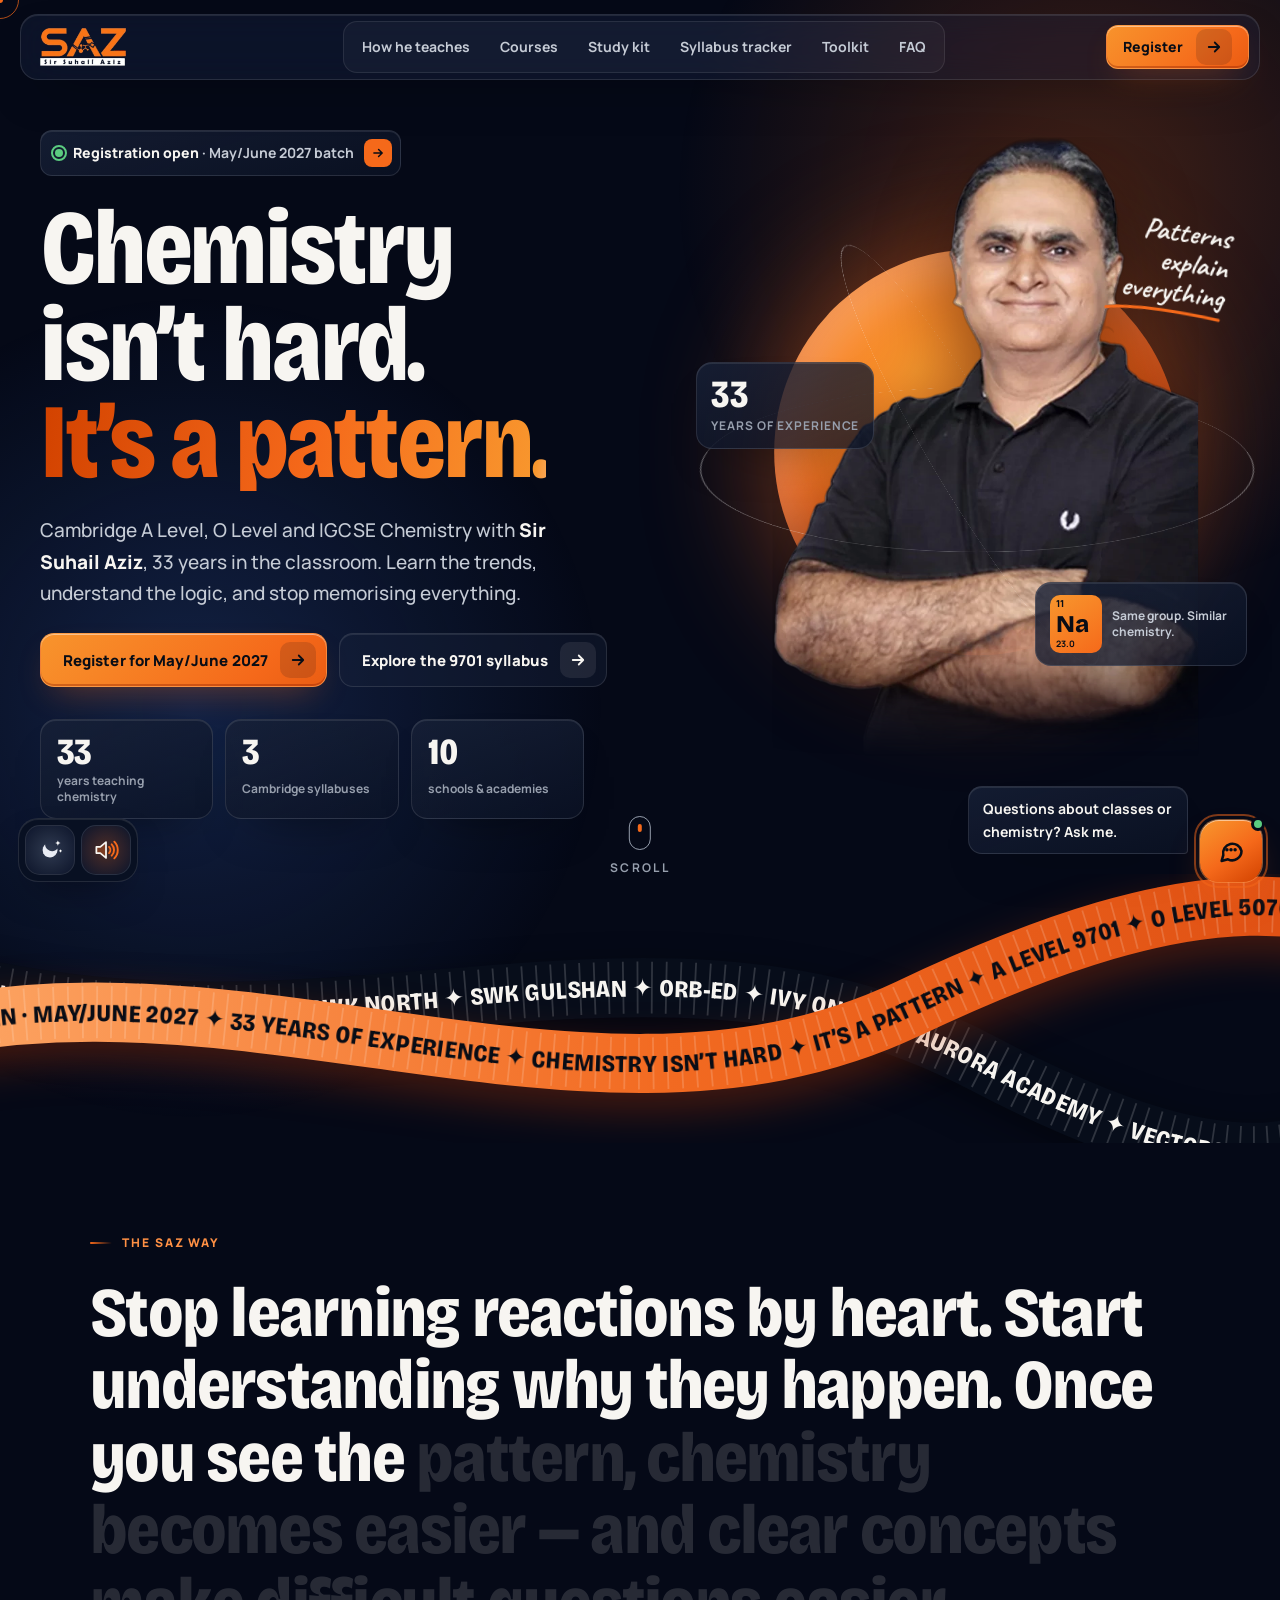
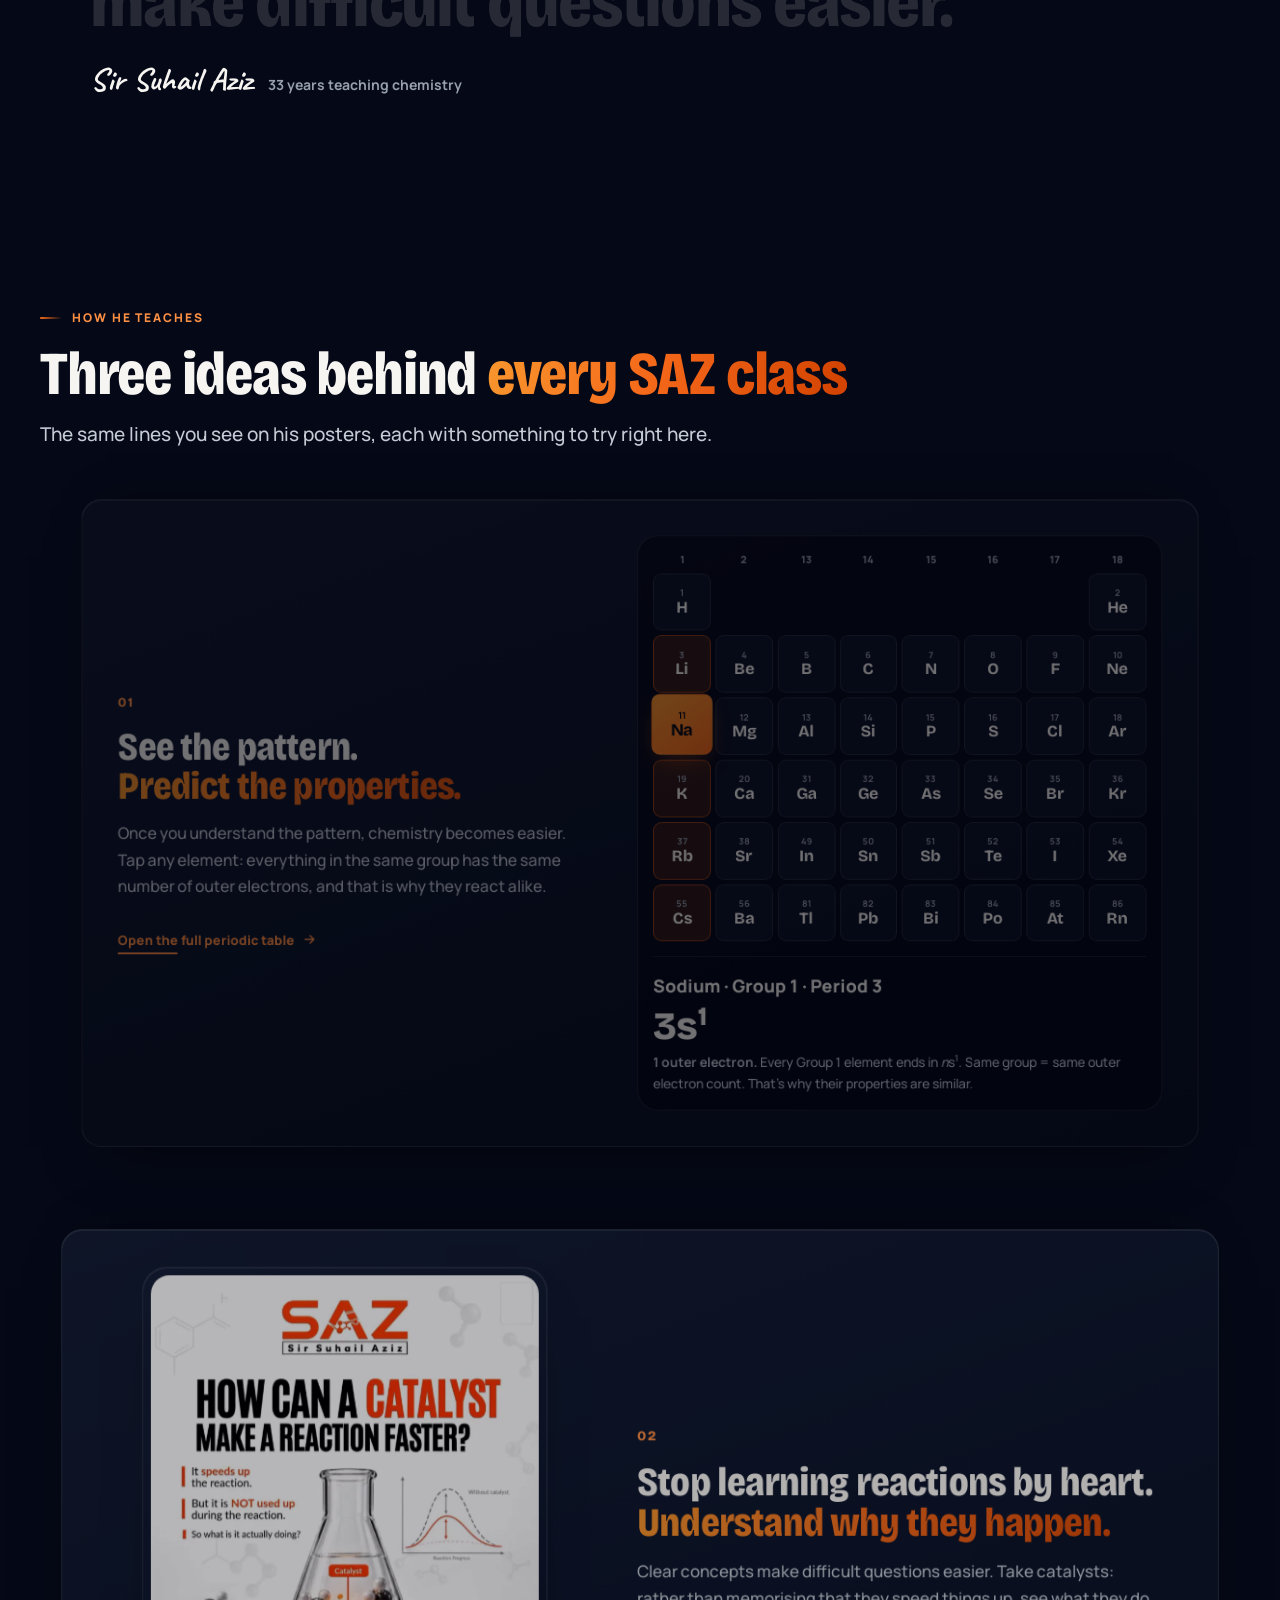
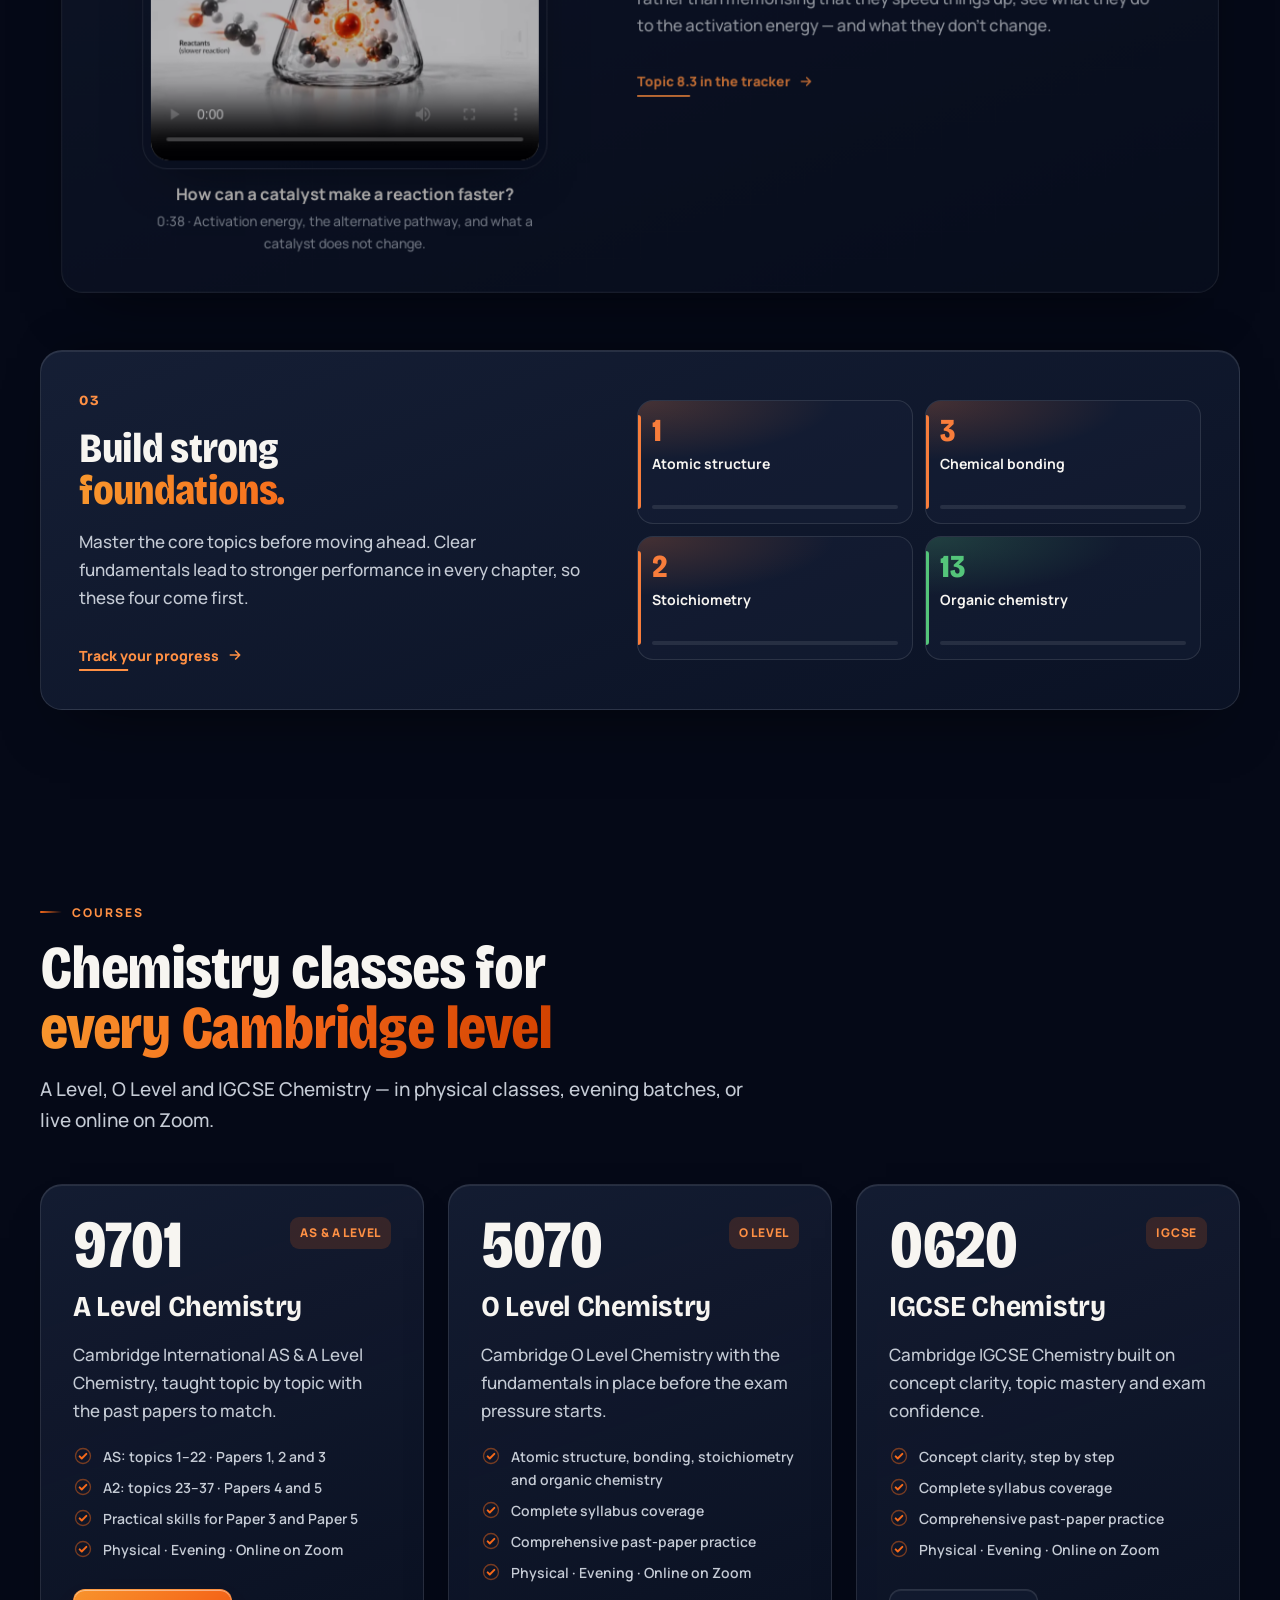
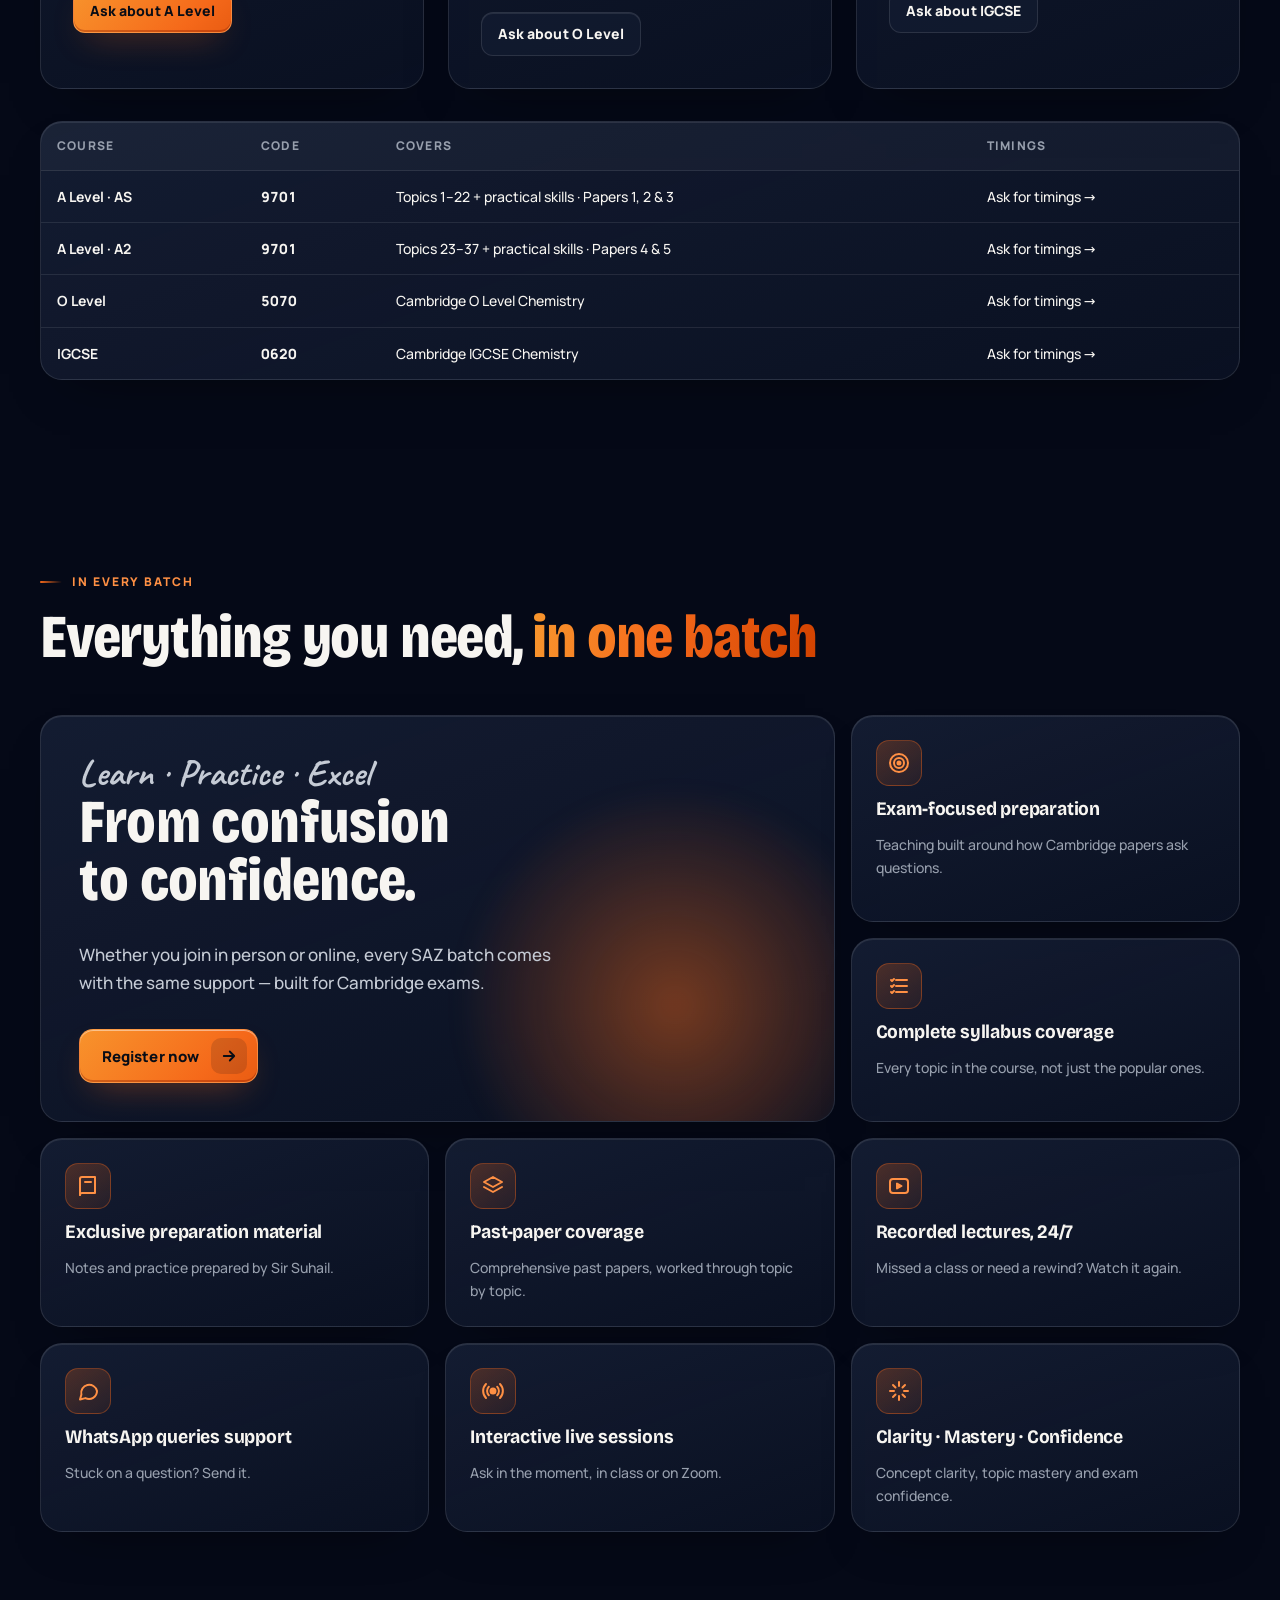
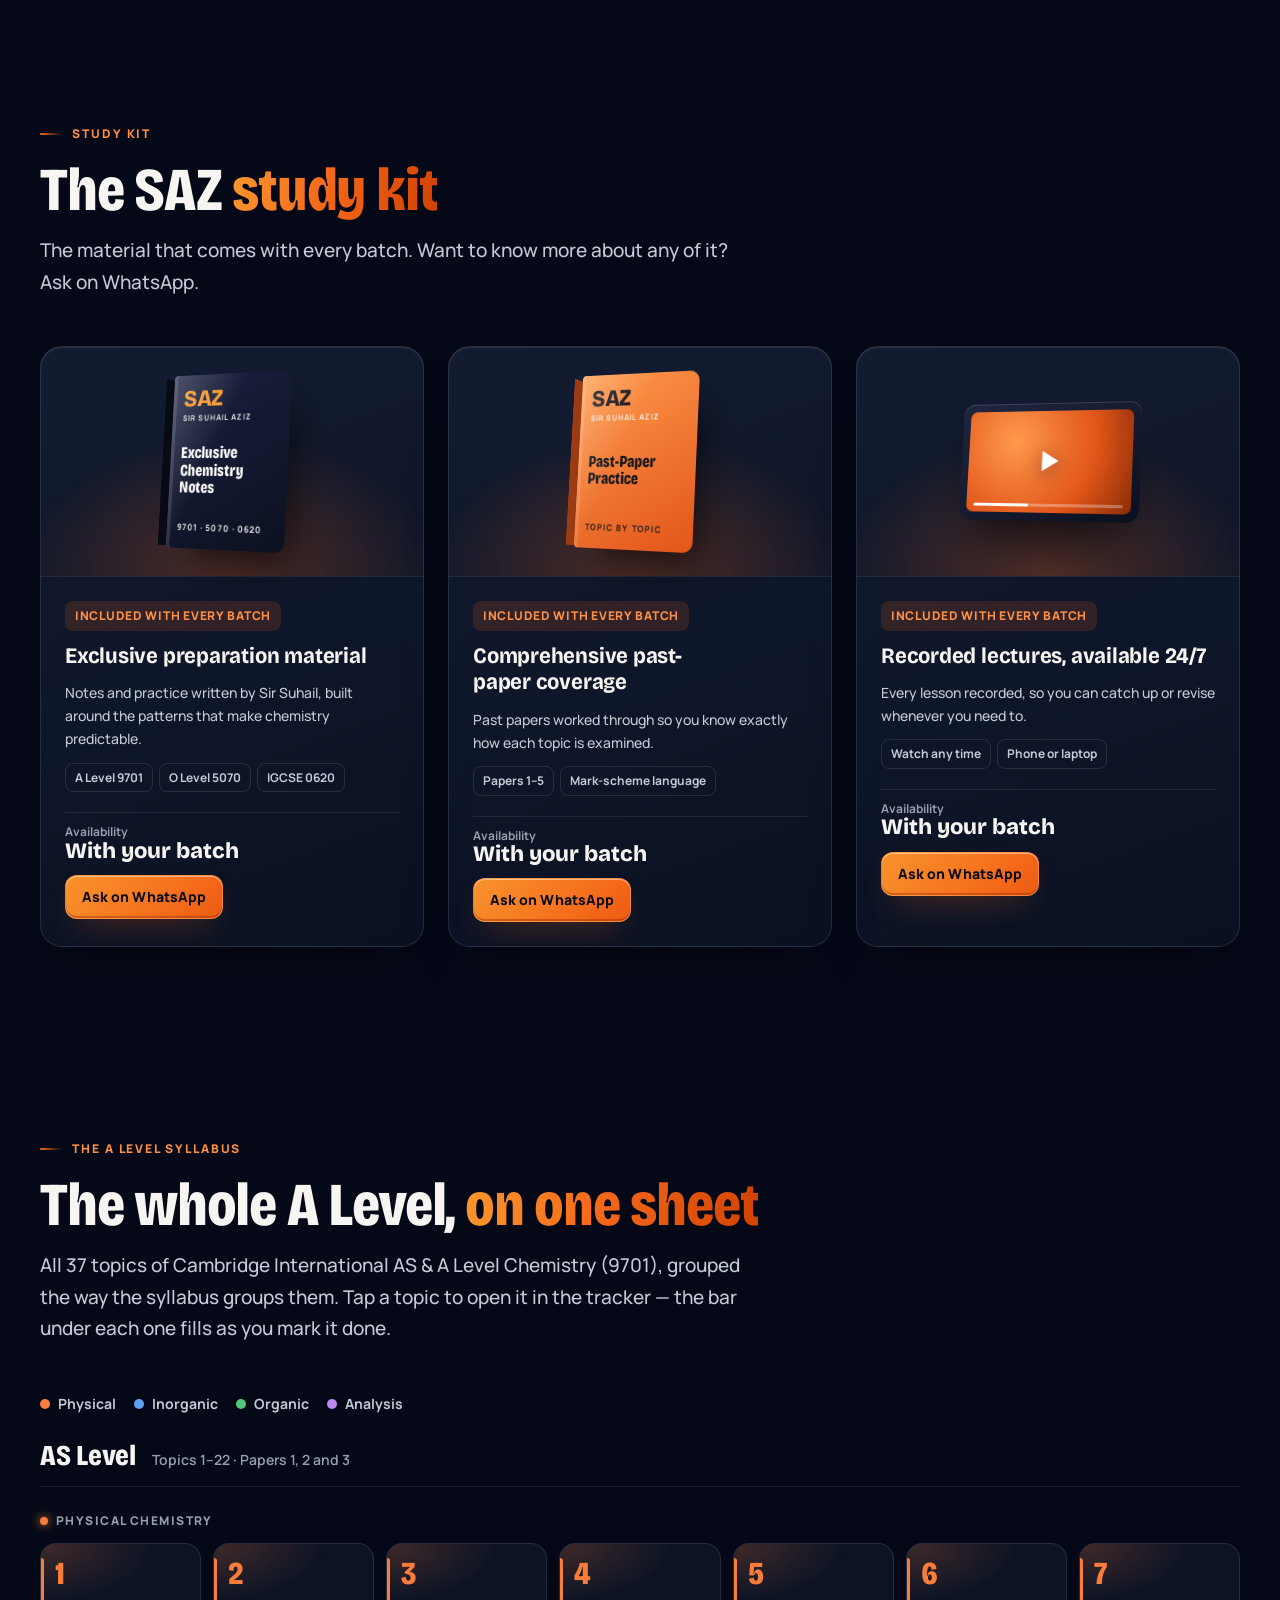
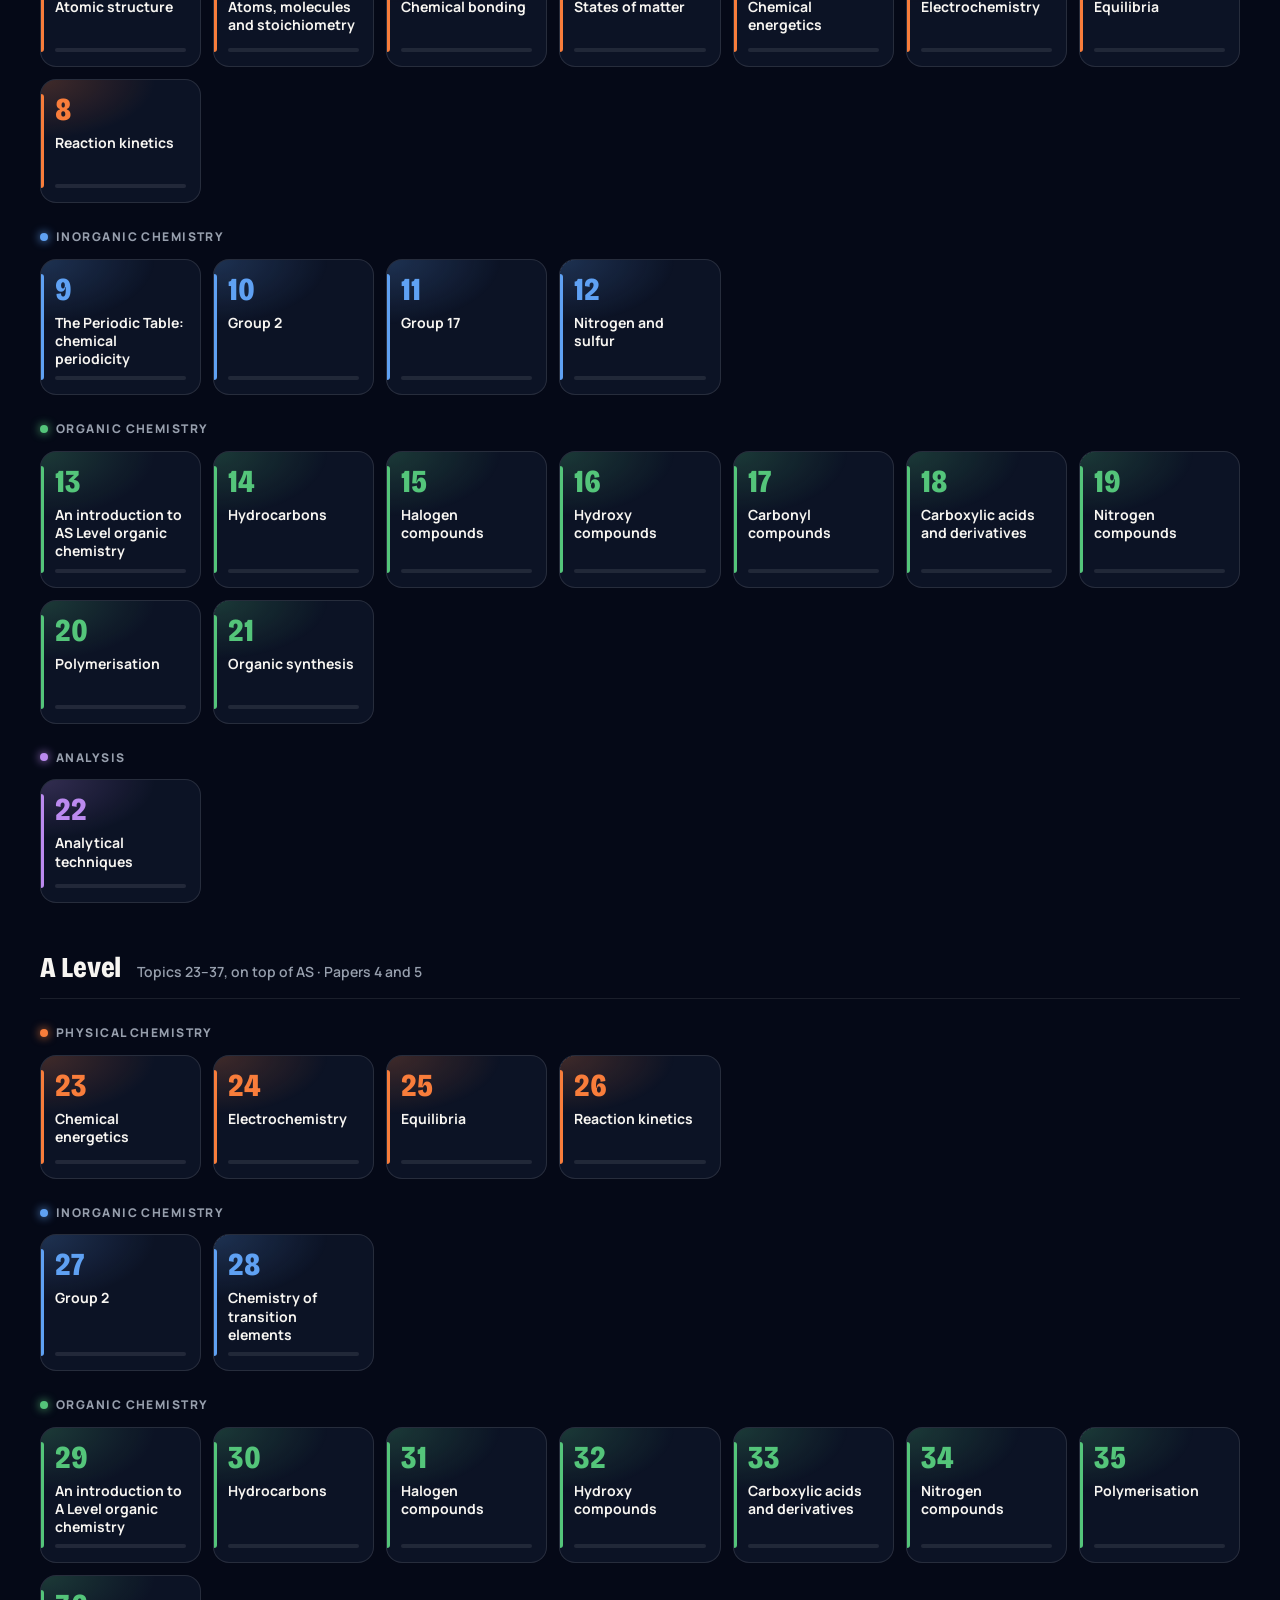
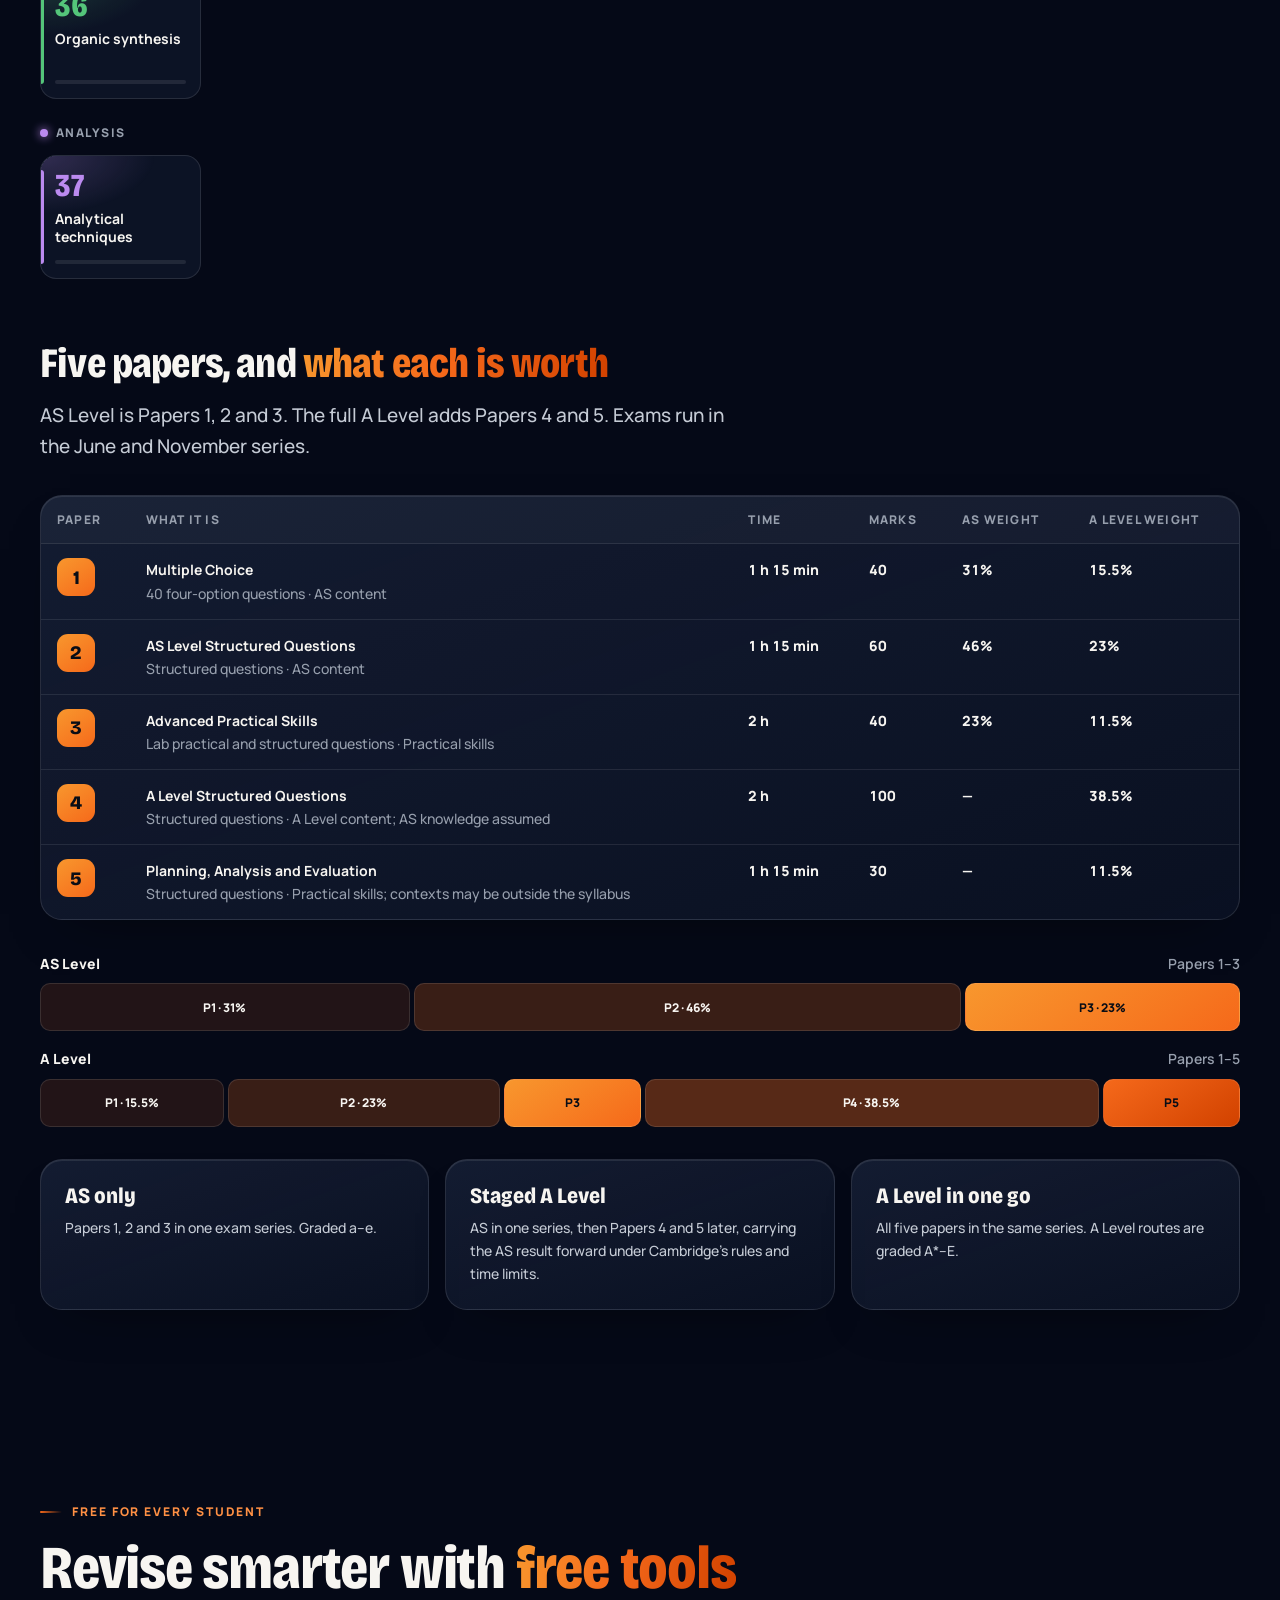
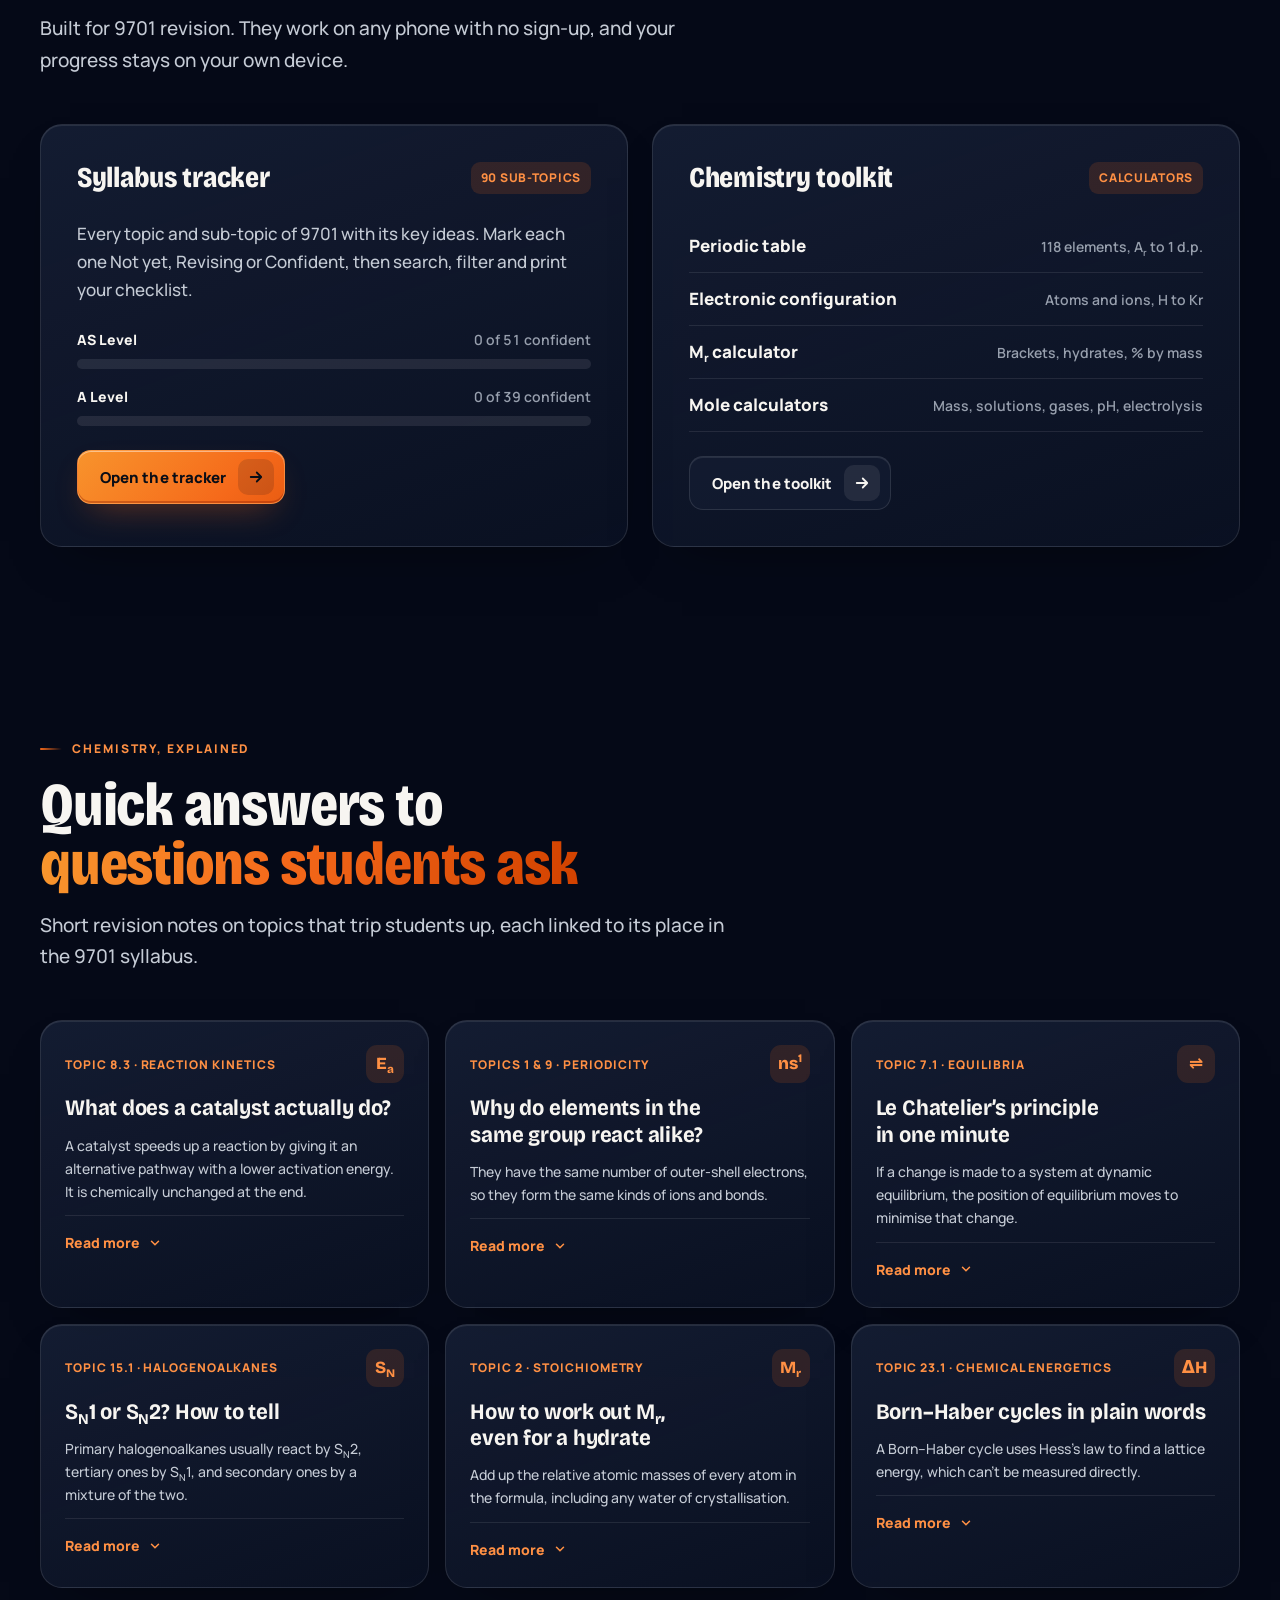
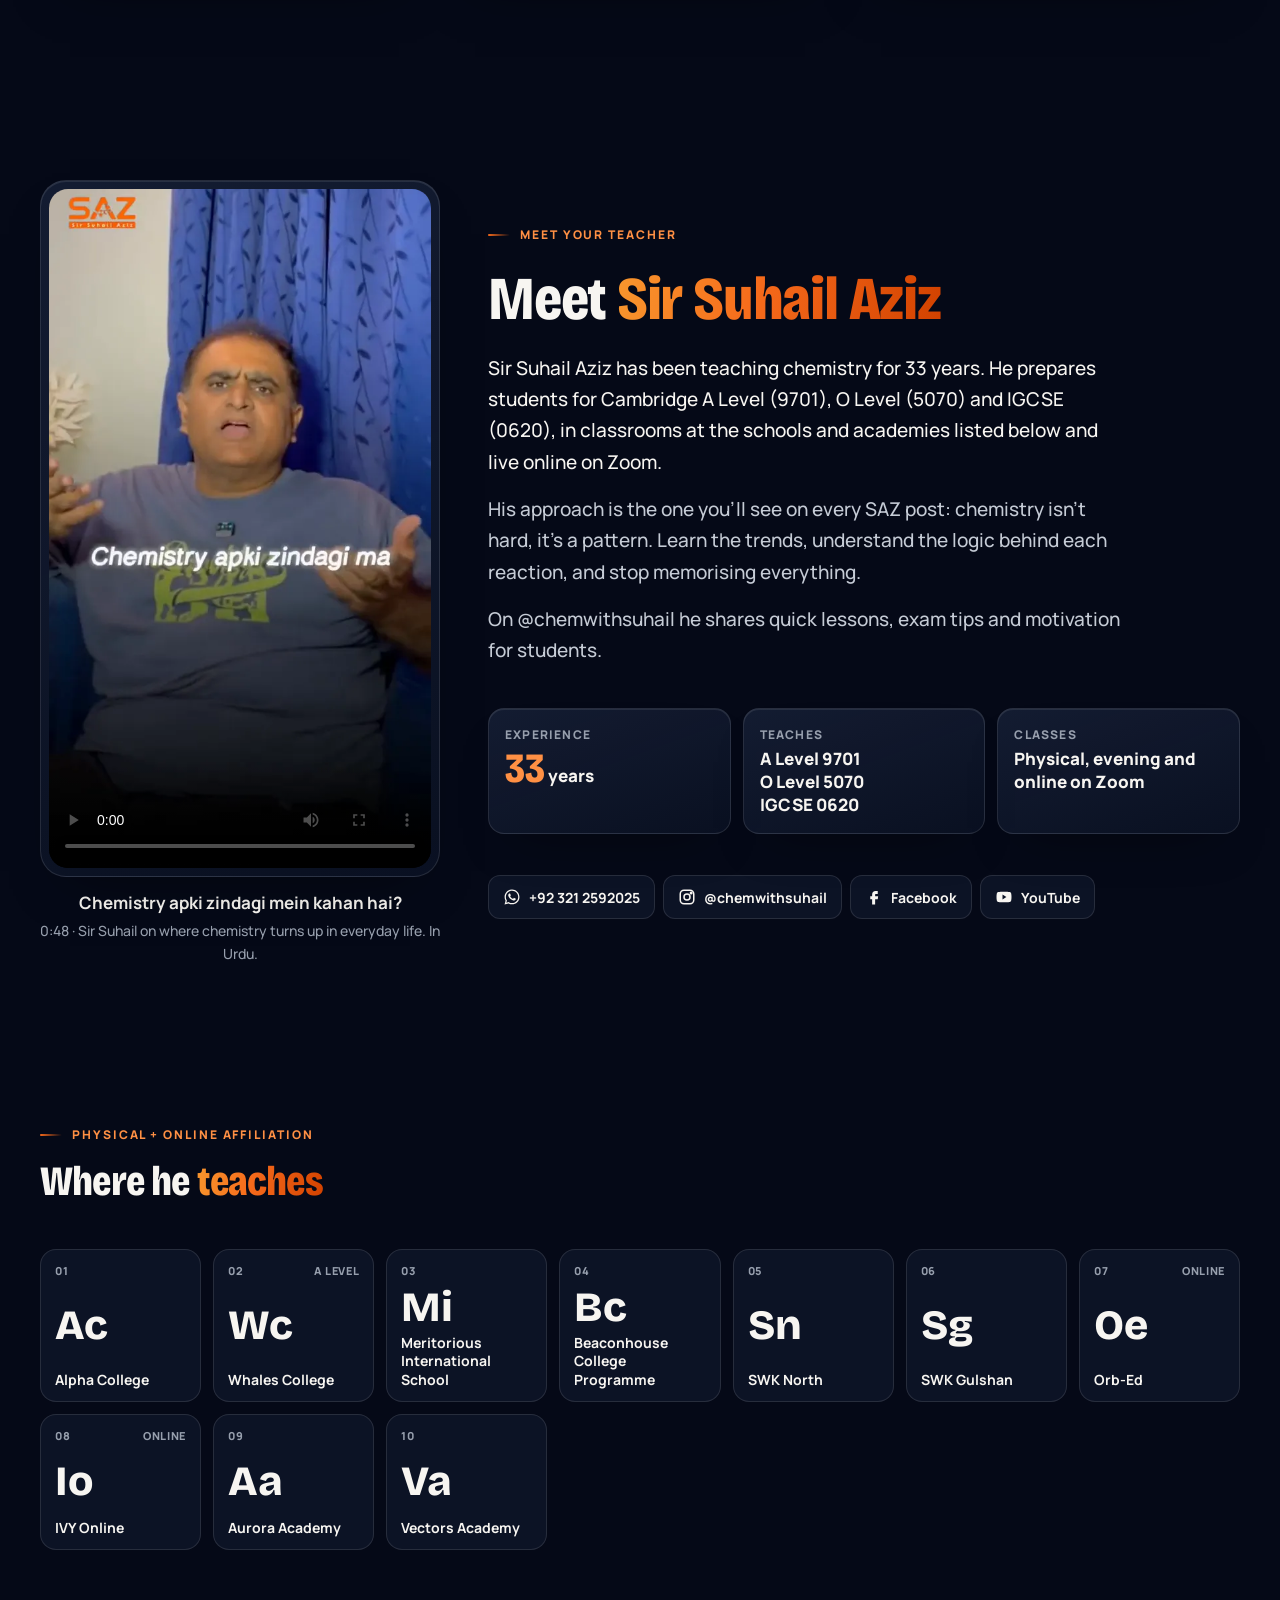
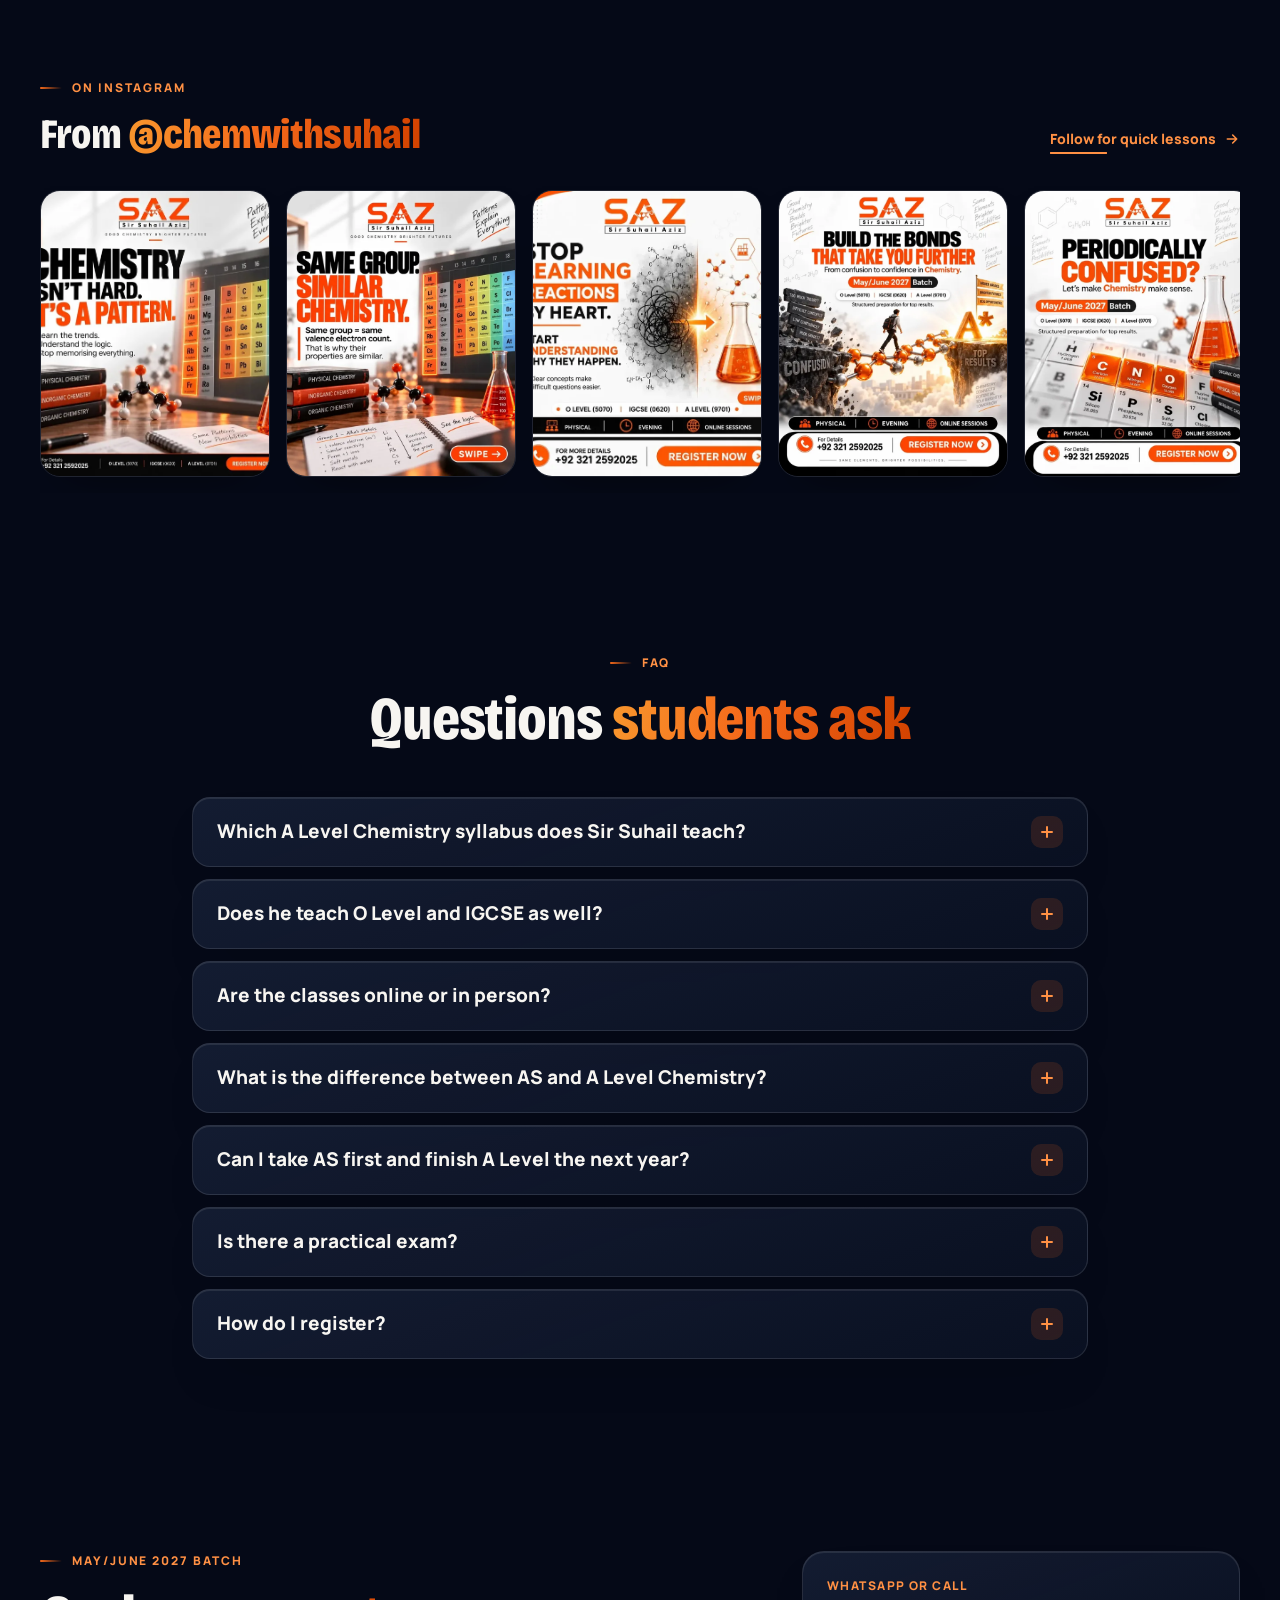
==== commit 835a3133: "Add files via upload" ====
--- a/index.html
+++ b/index.html
@@ -9,17 +9,28 @@
 <head>
   <meta charset="utf-8">
   <meta name="viewport" content="width=device-width, initial-scale=1, viewport-fit=cover">
-  <title>A Level Chemistry Tutor in Karachi — Sir Suhail Aziz (SAZ) </title>
-  <meta name="description" content=" 9701 · O Level 5070 · IGCSE 0620|Cambridge A Level Chemistry (9701), O Level (5070) and IGCSE (0620) with Sir Suhail Aziz — 33 years of teaching. Physical, evening and online classes in Karachi and on Zoom, plus a free 9701 syllabus tracker, periodic table and chemistry calculators.">
+  <title>A Level Chemistry Tutor in Karachi — Sir Suhail Aziz (SAZ) | 9701 · O Level 5070 · IGCSE 0620</title>
+  <meta name="description" content="Cambridge A Level Chemistry (9701), O Level (5070) and IGCSE (0620) with Sir Suhail Aziz — 33 years of teaching. Physical, evening and online classes in Karachi and on Zoom, plus a free 9701 syllabus tracker, periodic table and chemistry calculators.">
   <meta name="theme-color" content="#0b1020">
   <meta name="robots" content="index, follow">
   <meta name="author" content="Sir Suhail Aziz">
   <meta property="og:type" content="website">
   <meta property="og:site_name" content="SAZ — Sir Suhail Aziz">
-  <meta property="og:title" content="A Level Chemistry Tutor in Karachi — Sir Suhail Aziz (SAZ) ">
-  <meta property="og:description" content=" 9701 · O Level 5070 · IGCSE 0620|Cambridge A Level Chemistry (9701), O Level (5070) and IGCSE (0620) with Sir Suhail Aziz — 33 years of teaching. Physical, evening and online classes in Karachi and on Zoom, plus a free 9701 syllabus tracker, periodic table and chemistry calculators.">
+  <meta property="og:title" content="A Level Chemistry Tutor in Karachi — Sir Suhail Aziz (SAZ) | 9701 · O Level 5070 · IGCSE 0620">
+  <meta property="og:description" content="Cambridge A Level Chemistry (9701), O Level (5070) and IGCSE (0620) with Sir Suhail Aziz — 33 years of teaching. Physical, evening and online classes in Karachi and on Zoom, plus a free 9701 syllabus tracker, periodic table and chemistry calculators.">
   <meta property="og:locale" content="en_PK">
-  <meta name="twitter:card" content="summary">
+  <meta property="og:url" content="https://sohail-aziz.vercel.app/">
+  <meta property="og:image" content="https://sohail-aziz.vercel.app/og-image.jpg">
+  <meta property="og:image:secure_url" content="https://sohail-aziz.vercel.app/og-image.jpg">
+  <meta property="og:image:type" content="image/jpeg">
+  <meta property="og:image:width" content="1200">
+  <meta property="og:image:height" content="630">
+  <meta property="og:image:alt" content="Sir Suhail Aziz (SAZ): Chemistry isn’t hard. It’s a pattern. A Level 9701, O Level 5070 and IGCSE 0620 chemistry in Karachi.">
+  <meta name="twitter:card" content="summary_large_image">
+  <meta name="twitter:title" content="A Level Chemistry Tutor in Karachi — Sir Suhail Aziz (SAZ) | 9701 · O Level 5070 · IGCSE 0620">
+  <meta name="twitter:description" content="Cambridge A Level Chemistry (9701), O Level (5070) and IGCSE (0620) with Sir Suhail Aziz — 33 years of teaching. Physical, evening and online classes in Karachi and on Zoom, plus a free 9701 syllabus tracker, periodic table and chemistry calculators.">
+  <meta name="twitter:image" content="https://sohail-aziz.vercel.app/og-image.jpg">
+  <link rel="canonical" href="https://sohail-aziz.vercel.app/">
   <link rel="icon" type="image/png" href="[data-uri]">
   <link rel="apple-touch-icon" href="[data-uri]">
   <script>(function(){var d=document.documentElement,t=null;try{t=localStorage.getItem("saz.theme")}catch(e){}d.setAttribute("data-theme",t==="light"?"light":"dark");})();</script>
@@ -1524,7 +1535,7 @@
   <script>(function(){var d=document.documentElement;d.classList.remove("no-js");setTimeout(function(){if(!window.SAZ_READY){d.classList.add("no-js","is-loaded")}},4500);})();</script>
   <script type="application/ld+json">
   {"@context":"https://schema.org","@graph":[
-    {"@type":"Person","@id":"#suhail","name":"Sir Suhail Aziz","alternateName":"SAZ","jobTitle":"Chemistry teacher","description":"Cambridge A Level, O Level and IGCSE Chemistry teacher with 33 years of experience.","telephone":"+92 321 2592025","knowsAbout":["A Level Chemistry 9701","O Level Chemistry 5070","IGCSE Chemistry 0620","Organic chemistry","Physical chemistry","Inorganic chemistry"],"sameAs":["https://www.instagram.com/chemwithsuhail","https://www.facebook.com/chemwithsuhail","https://www.youtube.com/@chemwithsuhail"]},
+    {"@type":"Person","@id":"#suhail","name":"Sir Suhail Aziz","url":"https://sohail-aziz.vercel.app/","image":"https://sohail-aziz.vercel.app/og-image.jpg","alternateName":"SAZ","jobTitle":"Chemistry teacher","description":"Cambridge A Level, O Level and IGCSE Chemistry teacher with 33 years of experience.","telephone":"+92 321 2592025","knowsAbout":["A Level Chemistry 9701","O Level Chemistry 5070","IGCSE Chemistry 0620","Organic chemistry","Physical chemistry","Inorganic chemistry"],"sameAs":["https://www.instagram.com/chemwithsuhail","https://www.facebook.com/chemwithsuhail","https://www.youtube.com/@chemwithsuhail"]},
     {"@type":"EducationalOrganization","name":"SAZ — Sir Suhail Aziz Chemistry","slogan":"Good chemistry. Brighter futures.","founder":{"@id":"#suhail"},"telephone":"+92 321 2592025","areaServed":["Karachi","Pakistan","Online"]},
     {"@type":"Course","name":"Cambridge AS & A Level Chemistry (9701)","description":"Complete 9701 preparation: AS topics 1–22 and A Level topics 23–37, practical skills for Papers 3 and 5, and past-paper practice.","provider":{"@id":"#suhail"}},
     {"@type":"Course","name":"Cambridge O Level Chemistry (5070)","description":"O Level Chemistry with complete syllabus coverage, strong foundations and past-paper practice.","provider":{"@id":"#suhail"}},
